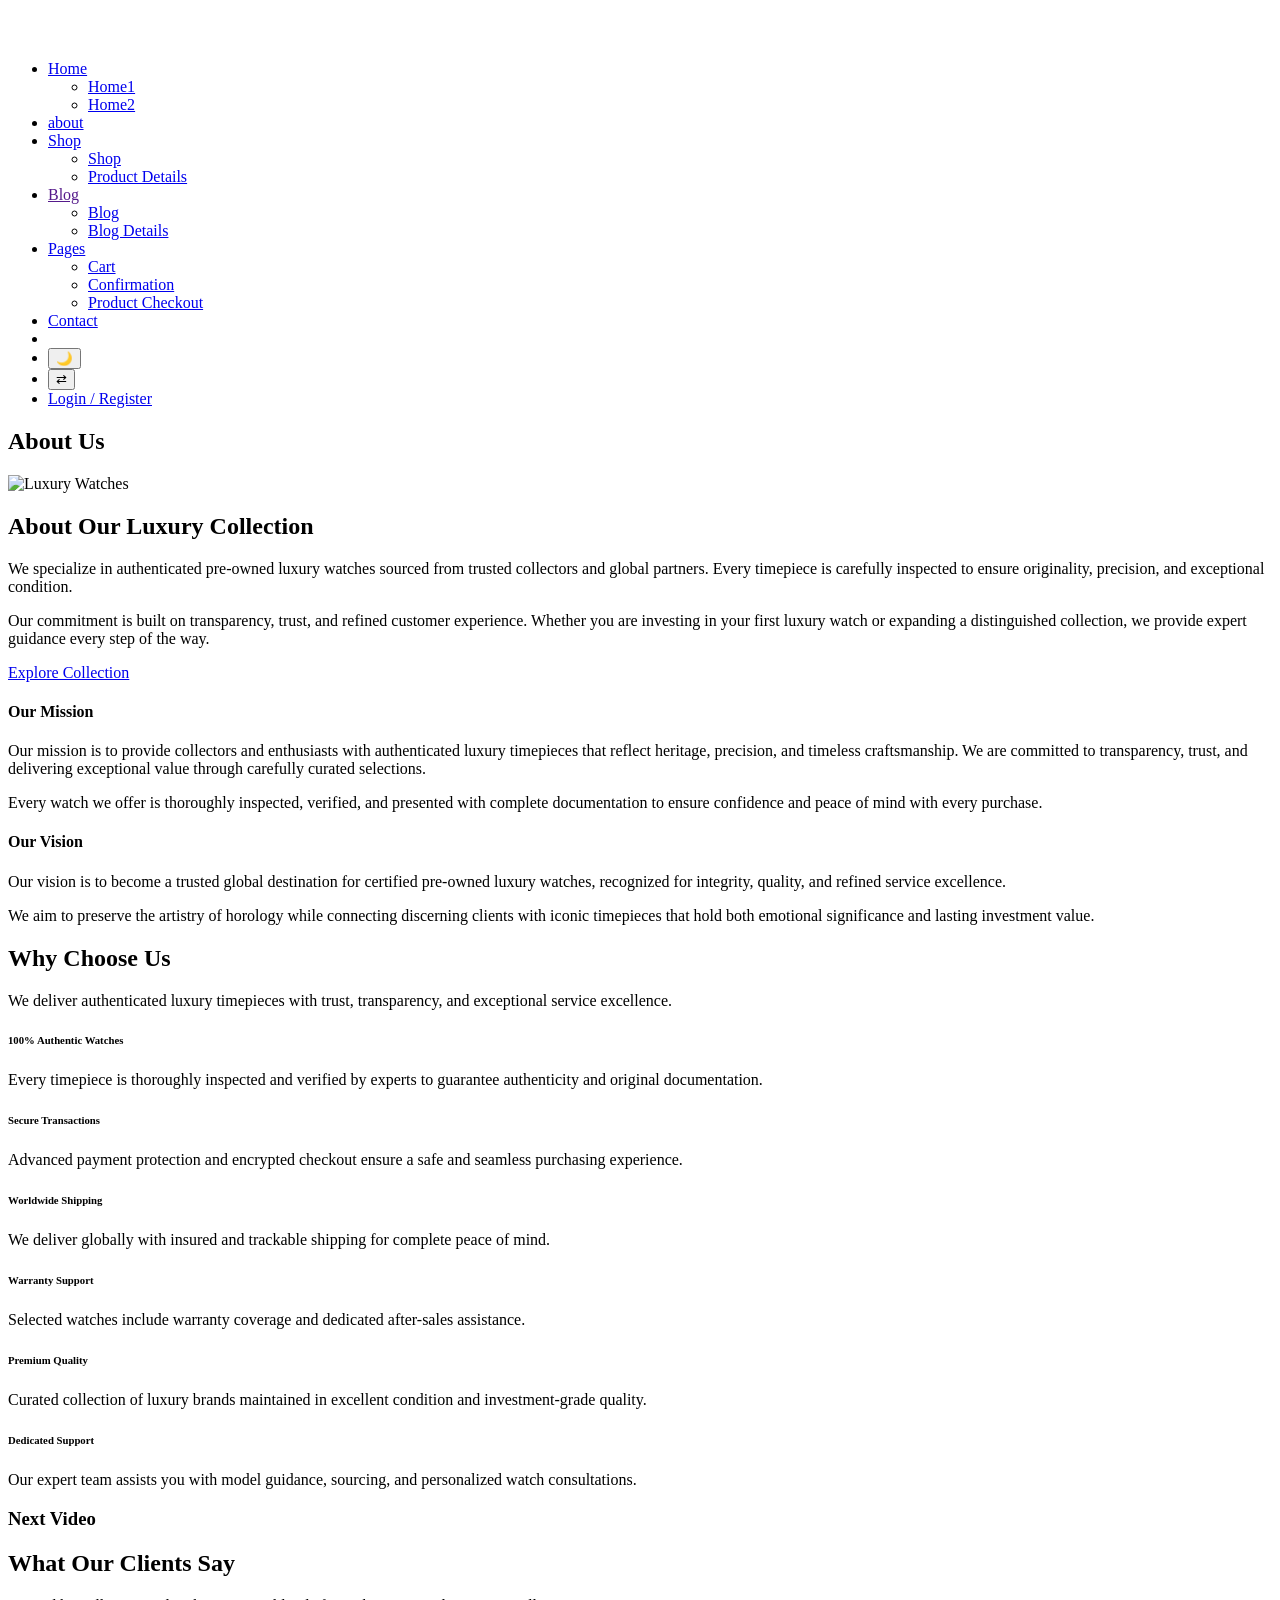
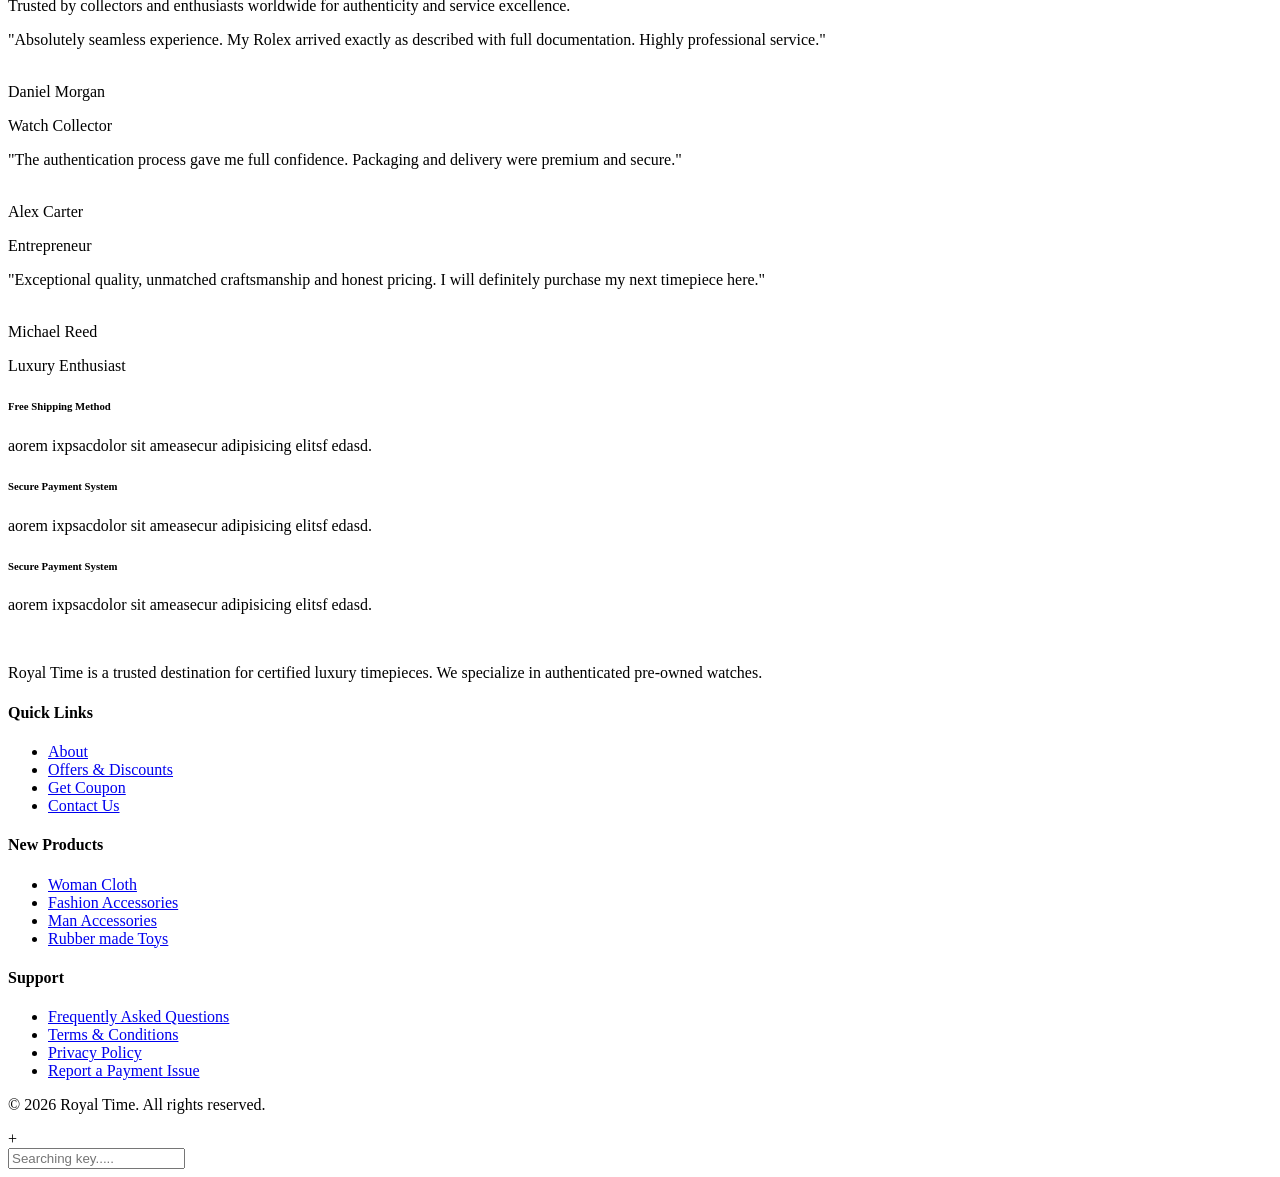
==== about.html @ 17428464 "Add files via upload" ====
<!doctype html>
<html class="no-js" lang="zxx">
<head>
    <meta charset="utf-8">
    <meta http-equiv="x-ua-compatible" content="ie=edge">
    <title>Royal Time</title>
    <meta name="description" content="">
    <meta name="viewport" content="width=device-width, initial-scale=1">
    <link rel="manifest" href="site.webmanifest">
    <link rel="shortcut icon" type="image/x-icon" href="assets/img/favicon.ico">

    <!-- CSS here -->
        <link rel="stylesheet" href="assets/css/bootstrap.min.css">
        <link rel="stylesheet" href="assets/css/owl.carousel.min.css">
        <link rel="stylesheet" href="assets/css/flaticon.css">
        <link rel="stylesheet" href="assets/css/slicknav.css">
        <link rel="stylesheet" href="assets/css/animate.min.css">
        <link rel="stylesheet" href="assets/css/magnific-popup.css">
        <link rel="stylesheet" href="assets/css/fontawesome-all.min.css">
        <link rel="stylesheet" href="assets/css/themify-icons.css">
        <link rel="stylesheet" href="assets/css/slick.css">
        <link rel="stylesheet" href="assets/css/nice-select.css">
        <link rel="stylesheet" href="assets/css/style.css">
</head>

<body>
    <!--? Preloader Start -->
    <div id="preloader-active">
        <div class="preloader d-flex align-items-center justify-content-center">
            <div class="preloader-inner position-relative">
                <div class="preloader-circle"></div>
                <div class="preloader-img pere-text">
                    <a href="index.html"><img src="assets/img/logo/royaltime-logo.png" alt=""></a>
                </div>
            </div>
        </div>
    </div>
    <!-- Preloader Start -->
   <header>
        <!-- Header Start -->
        <div class="header-area">
            <div class="main-header header-sticky">
                <div class="container-fluid">
                    <div class="menu-wrapper">
                        <!-- Logo -->
                        <div class="logo">
                            <a href="index.html"><img src="assets/img/logo/royaltime-logo.png" alt=""></a>
                        </div>
                        <!-- Main-menu -->
                        <div class="main-menu d-none d-xl-block">
                            <nav>                                                
                                <ul id="navigation">  
                                    <li class="dropdown"><a href="#">Home</a>
                                        <ul class="submenu">
                                            <li><a href="index.html">Home1</a></li>
                                            <li><a href="home2.html">Home2</a></li>
                                        </ul>
                                    </li>
                                    <li><a href="about.html" class="active">about</a></li>
                                    <li class="hot dropdown"><a href="#" class="maintag">Shop</a>
                                        <ul class="submenu">
                                            <li><a href="shop.html">Shop</a></li>
                                            <li><a href="product_details.html"> Product Details</a></li>
                                        </ul>
                                    </li>
                                    <li class="dropdown"><a href="" class="maintag">Blog</a>
                                        <ul class="submenu">
                                            <li><a href="blog.html">Blog</a></li>
                                            <li><a href="blog-details.html">Blog Details</a></li>
                                        </ul>
                                    </li>
                                    <li class="dropdown"><a href="#" class="maintag">Pages</a>
                                        <ul class="submenu">
                                            <li><a href="cart.html">Cart</a></li>
                                            <li><a href="confirmation.html">Confirmation</a></li>
                                            <li><a href="checkout.html">Product Checkout</a></li>
                                        </ul>
                                    </li>
                                    <li><a href="contact.html">Contact</a></li>
                                    
  <li> <a href="cart.html"><span class="flaticon-shopping-cart"></span></a></li>
  <li><button id="theme-toggle" class="theme-btn" aria-label="Toggle theme">🌙</button></li>
   <li><button id="rtl-toggle" class="rtl-btn" aria-label="Toggle RTL">⇄</button></li>
    <li class="loginbtn"><a href="login.html" class="btn btn-primary py-2 px-4 ml-3  d-lg-block">
      Login / Register
    </a></li>
               </ul>
               

                            </nav>
                        </div>
                        <!-- Header Right -->
                        
                    </div>
                    <!-- Mobile Menu -->
                    <div class="col-12">
                        <div class="mobile_menu d-block d-xl-none"></div>
                    </div>
                </div>
            </div>
        </div>
        <!-- Header End -->
    </header>
    <main>
        <!-- Hero Area Start-->
        <div class="slider-area ">
            <div class="single-slider slider-height2 d-flex align-items-center">
                <div class="container">
                    <div class="row">
                        <div class="col-xl-12">
                            <div class="hero-cap text-center">
                                <h2>About Us</h2>
                            </div>
                        </div>
                    </div>
                </div>
            </div>
        </div>
        <!-- Hero Area End-->
        <!--? About Area Start -->
<div class="about-area">
    <div class="container">
        <div class="row align-items-center">
            
            <!-- Left Image -->
            <div class="col-lg-6 col-md-12">
                <div class="about-img mb-30">
                    <img src="assets/img/gallery/about.jpg" alt="Luxury Watches" class="img-fluid">
                </div>
            </div>

            <!-- Right Content -->
            <div class="col-lg-6 col-md-12">
                <div class="about-caption mb-30">
                    <div class="section-tittle mb-30">
                        <h2>About Our Luxury Collection</h2>
                    </div>
                    <p>
                        We specialize in authenticated pre-owned luxury watches 
                        sourced from trusted collectors and global partners. 
                        Every timepiece is carefully inspected to ensure 
                        originality, precision, and exceptional condition.
                    </p>
                    <p>
                        Our commitment is built on transparency, trust, and 
                        refined customer experience. Whether you are investing 
                        in your first luxury watch or expanding a distinguished 
                        collection, we provide expert guidance every step of the way.
                    </p>

                    <a href="shop.html" class="btn">Explore Collection</a>
                </div>
            </div>

        </div>
    </div>
</div>
<!-- About Area End -->
        <!-- About Details Start -->
        <div class="about-details">
    <div class="container">
        <div class="row">
            <div class="offset-xl-1 col-lg-8">
                
                <div class="about-details-cap mb-50">
                    <h4>Our Mission</h4>
                    <p>
                        Our mission is to provide collectors and enthusiasts with 
                        authenticated luxury timepieces that reflect heritage, precision, 
                        and timeless craftsmanship. We are committed to transparency, 
                        trust, and delivering exceptional value through carefully 
                        curated selections.
                    </p>
                    <p>
                        Every watch we offer is thoroughly inspected, verified, and 
                        presented with complete documentation to ensure confidence 
                        and peace of mind with every purchase.
                    </p>
                </div>

                <div class="about-details-cap mb-50">
                    <h4>Our Vision</h4>
                    <p>
                        Our vision is to become a trusted global destination for 
                        certified pre-owned luxury watches, recognized for integrity, 
                        quality, and refined service excellence.
                    </p>
                    <p>
                        We aim to preserve the artistry of horology while connecting 
                        discerning clients with iconic timepieces that hold both 
                        emotional significance and lasting investment value.
                    </p>
                </div>

            </div>
        </div>
    </div>
</div>
        <!-- About Details End -->
        <!--? Why Choose Us Start -->
<div class="why-choose-area">
    <div class="container">
        
        <!-- Section Title -->
        <div class="row justify-content-center">
            <div class="col-lg-8">
                <div class="section-tittle text-center mb-70">
                    <h2>Why Choose Us</h2>
                    <p>We deliver authenticated luxury timepieces with trust, transparency, and exceptional service excellence.</p>
                </div>
            </div>
        </div>

        <div class="row">

            <!-- 1 -->
            <div class="col-xl-4 col-lg-4 col-md-6">
                <div class="single-method text-center mb-40">
                    <i class="ti-check-box" style="font-size:40px;"></i>
                    <h6 class="mt-3">100% Authentic Watches</h6>
                    <p>Every timepiece is thoroughly inspected and verified by experts to guarantee authenticity and original documentation.</p>
                </div>
            </div>

            <!-- 2 -->
            <div class="col-xl-4 col-lg-4 col-md-6">
                <div class="single-method text-center mb-40">
                    <i class="ti-shield" style="font-size:40px;"></i>
                    <h6 class="mt-3">Secure Transactions</h6>
                    <p>Advanced payment protection and encrypted checkout ensure a safe and seamless purchasing experience.</p>
                </div>
            </div>

            <!-- 3 -->
            <div class="col-xl-4 col-lg-4 col-md-6">
                <div class="single-method text-center mb-40">
                    <i class="ti-world" style="font-size:40px;"></i>
                    <h6 class="mt-3">Worldwide Shipping</h6>
                    <p>We deliver globally with insured and trackable shipping for complete peace of mind.</p>
                </div>
            </div>

            <!-- 4 -->
            <div class="col-xl-4 col-lg-4 col-md-6">
                <div class="single-method text-center mb-40">
                    <i class="ti-time" style="font-size:40px;"></i>
                    <h6 class="mt-3">Warranty Support</h6>
                    <p>Selected watches include warranty coverage and dedicated after-sales assistance.</p>
                </div>
            </div>

            <!-- 5 -->
            <div class="col-xl-4 col-lg-4 col-md-6">
                <div class="single-method text-center mb-40">
                    <i class="ti-medall" style="font-size:40px;"></i>
                    <h6 class="mt-3">Premium Quality</h6>
                    <p>Curated collection of luxury brands maintained in excellent condition and investment-grade quality.</p>
                </div>
            </div>

            <!-- 6 -->
            <div class="col-xl-4 col-lg-4 col-md-6">
                <div class="single-method text-center mb-40">
                    <i class="ti-headphone-alt" style="font-size:40px;"></i>
                    <h6 class="mt-3">Dedicated Support</h6>
                    <p>Our expert team assists you with model guidance, sourcing, and personalized watch consultations.</p>
                </div>
            </div>

        </div>
    </div>
</div>
<!-- Why Choose Us End -->
        <!--? Video Area Start -->
        <div class="video-area mb-100">
            <div class="container-fluid">
                <div class="row align-items-center">
                    <div class="col-lg-12">
                    <div class="video-wrap">
                        <div class="play-btn "><a class="popup-video" href="https://www.youtube.com/watch?v=KMc6DyEJp04"><i class="fas fa-play"></i></a></div>
                    </div>
                    </div>
                </div>
                <!-- Arrow -->
                <div class="thumb-content-box">
                    <div class="thumb-content">
                        <h3>Next Video</h3>
                        <a href="#"> <i class="flaticon-arrow"></i></a>
                    </div>
                </div>
            </div>
        </div>
        <!-- Video Area End -->
        <!--? Testimonial Area Start -->
<div class="testimonial-area">
    <div class="container">

        <!-- Section Title -->
        <div class="row justify-content-center">
            <div class="col-lg-8">
                <div class="section-tittle text-center mb-70">
                    <h2>What Our Clients Say</h2>
                    <p>Trusted by collectors and enthusiasts worldwide for authenticity and service excellence.</p>
                </div>
            </div>
        </div>

        <div class="row">

            <!-- 1 -->
            <div class="col-xl-4 col-lg-4 col-md-6">
                <div class="single-testimonial text-center mb-40">
                    <div class="testimonial-caption">
                        <p>
                            "Absolutely seamless experience. My Rolex arrived 
                            exactly as described with full documentation. 
                            Highly professional service."
                        </p>
                    </div>
                    <div class="testimonial-founder">
                        <div class="founder-img mb-20">
                            <img src="assets/img/gallery/gallery3.jpg" alt="" class="rounded-circle" width="80">
                        </div>
                        <div class="founder-text">
                            <span>Daniel Morgan</span>
                            <p>Watch Collector</p>
                        </div>
                    </div>
                </div>
            </div>

            <!-- 2 -->
            <div class="col-xl-4 col-lg-4 col-md-6">
                <div class="single-testimonial text-center mb-40">
                    <div class="testimonial-caption">
                        <p>
                            "The authentication process gave me full confidence. 
                            Packaging and delivery were premium and secure."
                        </p>
                    </div>
                    <div class="testimonial-founder">
                        <div class="founder-img mb-20">
                            <img src="assets/img/gallery/gallery1.jpg" alt="" class="rounded-circle" width="80">
                        </div>
                        <div class="founder-text">
                            <span>Alex Carter</span>
                            <p>Entrepreneur</p>
                        </div>
                    </div>
                </div>
            </div>

            <!-- 3 -->
            <div class="col-xl-4 col-lg-4 col-md-6">
                <div class="single-testimonial text-center mb-40">
                    <div class="testimonial-caption">
                        <p>
                            "Exceptional quality, unmatched craftsmanship and honest pricing. I will definitely purchase my next timepiece here."
                        </p>
                    </div>
                    <div class="testimonial-founder">
                        <div class="founder-img mb-20">
                            <img src="assets/img/gallery/gallery2.jpg" alt="" class="rounded-circle" width="80">
                        </div>
                        <div class="founder-text">
                            <span>Michael Reed</span>
                            <p>Luxury Enthusiast</p>
                        </div>
                    </div>
                </div>
            </div>

        </div>
    </div>
</div>
<!-- Testimonial Area End -->
        <!--? Shop Method Start-->
        <div class="shop-method-area">
            <div class="container-fluid">
                <div class="method-wrapper">
                    <div class="row d-flex justify-content-between">
                        <div class="col-xl-4 col-lg-4 col-md-6">
                            <div class="single-method mb-40">
                                <i class="ti-package"></i>
                                <h6>Free Shipping Method</h6>
                                <p>aorem ixpsacdolor sit ameasecur adipisicing elitsf edasd.</p>
                            </div>
                        </div>
                        <div class="col-xl-4 col-lg-4 col-md-6">
                            <div class="single-method mb-40">
                                <i class="ti-unlock"></i>
                                <h6>Secure Payment System</h6>
                                <p>aorem ixpsacdolor sit ameasecur adipisicing elitsf edasd.</p>
                            </div>
                        </div> 
                        <div class="col-xl-4 col-lg-4 col-md-6">
                            <div class="single-method mb-40">
                                <i class="ti-reload"></i>
                                <h6>Secure Payment System</h6>
                                <p>aorem ixpsacdolor sit ameasecur adipisicing elitsf edasd.</p>
                            </div>
                        </div>
                    </div>
                </div>
            </div>
        </div>
        <!-- Shop Method End-->
    </main>
    <footer>
        <!-- Footer Start-->
        <div class="footer-area footer-padding">
            <div class="container">
                <div class="row d-flex justify-content-between">
                    <div class="col-xl-3 col-lg-3 col-md-5 col-sm-6">
                        <div class="single-footer-caption mb-50">
                            <div class="single-footer-caption mb-30">
                                <!-- logo -->
                                <div class="footer-logo">
                                    <a href="index.html"><img src="assets/img/logo/royaltime-logo.png" alt=""></a>
                                </div>
                                <div class="footer-tittle">
                                    <div class="footer-pera">
                                        <p> Royal Time is a trusted destination for certified luxury timepieces. 
            We specialize in authenticated pre-owned watches.</p>
                                </div>
                                </div>
                            </div>
                        </div>
                    </div>
                    <div class="col-xl-2 col-lg-3 col-md-3 col-sm-5">
                        <div class="single-footer-caption mb-50">
                            <div class="footer-tittle">
                                <h4>Quick Links</h4>
                                <ul>
                                    <li><a href="#">About</a></li>
                                    <li><a href="#"> Offers & Discounts</a></li>
                                    <li><a href="#"> Get Coupon</a></li>
                                    <li><a href="#">  Contact Us</a></li>
                                </ul>
                            </div>
                        </div>
                    </div>
                    <div class="col-xl-3 col-lg-3 col-md-4 col-sm-7">
                        <div class="single-footer-caption mb-50">
                            <div class="footer-tittle">
                                <h4>New Products</h4>
                                <ul>
                                    <li><a href="#">Woman Cloth</a></li>
                                    <li><a href="#">Fashion Accessories</a></li>
                                    <li><a href="#"> Man Accessories</a></li>
                                    <li><a href="#"> Rubber made Toys</a></li>
                                </ul>
                            </div>
                        </div>
                    </div>
                    <div class="col-xl-3 col-lg-3 col-md-5 col-sm-7">
                        <div class="single-footer-caption mb-50">
                            <div class="footer-tittle">
                                <h4>Support</h4>
                                <ul>
                                    <li><a href="#">Frequently Asked Questions</a></li>
                                    <li><a href="#">Terms & Conditions</a></li>
                                    <li><a href="#">Privacy Policy</a></li>
                                    <li><a href="#">Report a Payment Issue</a></li>
                                </ul>
                            </div>
                        </div>
                    </div>
                </div>
                <!-- Footer bottom -->
                <div class="row align-items-center">
                    <div class="col-xl-7 col-lg-8 col-md-7">
                        <div class="footer-copy-right">
                           <p>
        © <script>document.write(new Date().getFullYear());</script> 
        Royal Time. All rights reserved.
    </p>               
                        </div>
                    </div>
                    <div class="col-xl-5 col-lg-4 col-md-5">
                        <div class="footer-copy-right f-right">
                            <!-- social -->
                            <div class="footer-social">
                                <a href="#"><i class="fab fa-twitter"></i></a>
                                <a href="https://www.facebook.com/sai4ull"><i class="fab fa-facebook-f"></i></a>
                                <a href="#"><i class="fab fa-behance"></i></a>
                                <a href="#"><i class="fas fa-globe"></i></a>
                            </div>
                        </div>
                    </div>
                </div>
            </div>
        </div>
        <!-- Footer End-->
    </footer>
    <!--? Search model Begin -->
    <div class="search-model-box">
        <div class="h-100 d-flex align-items-center justify-content-center">
            <div class="search-close-btn">+</div>
            <form class="search-model-form">
                <input type="text" id="search-input" placeholder="Searching key.....">
            </form>
        </div>
    </div>
    <!-- Search model end -->

    <!-- JS here -->

    <script src="./assets/js/vendor/modernizr-3.5.0.min.js"></script>
    <!-- Jquery, Popper, Bootstrap -->
    <script src="./assets/js/vendor/jquery-1.12.4.min.js"></script>
    <script src="./assets/js/popper.min.js"></script>
    <script src="./assets/js/bootstrap.min.js"></script>
    <!-- Jquery Mobile Menu -->
    <script src="./assets/js/jquery.slicknav.min.js"></script>

    <!-- Jquery Slick , Owl-Carousel Plugins -->
    <script src="./assets/js/owl.carousel.min.js"></script>
    <script src="./assets/js/slick.min.js"></script>

    <!-- One Page, Animated-HeadLin -->
    <script src="./assets/js/wow.min.js"></script>
    <script src="./assets/js/animated.headline.js"></script>
    <script src="./assets/js/jquery.magnific-popup.js"></script>

    <!-- Scrollup, nice-select, sticky -->
    <script src="./assets/js/jquery.scrollUp.min.js"></script>
    <script src="./assets/js/jquery.nice-select.min.js"></script>
    <script src="./assets/js/jquery.sticky.js"></script>
    
    <!-- contact js -->
    <script src="./assets/js/contact.js"></script>
    <script src="./assets/js/jquery.form.js"></script>
    <script src="./assets/js/jquery.validate.min.js"></script>
    <script src="./assets/js/mail-script.js"></script>
    <script src="./assets/js/jquery.ajaxchimp.min.js"></script>
    
    <!-- Jquery Plugins, main Jquery -->	
    <script src="./assets/js/plugins.js"></script>
    <script src="./assets/js/main.js"></script>

</body>
</html>
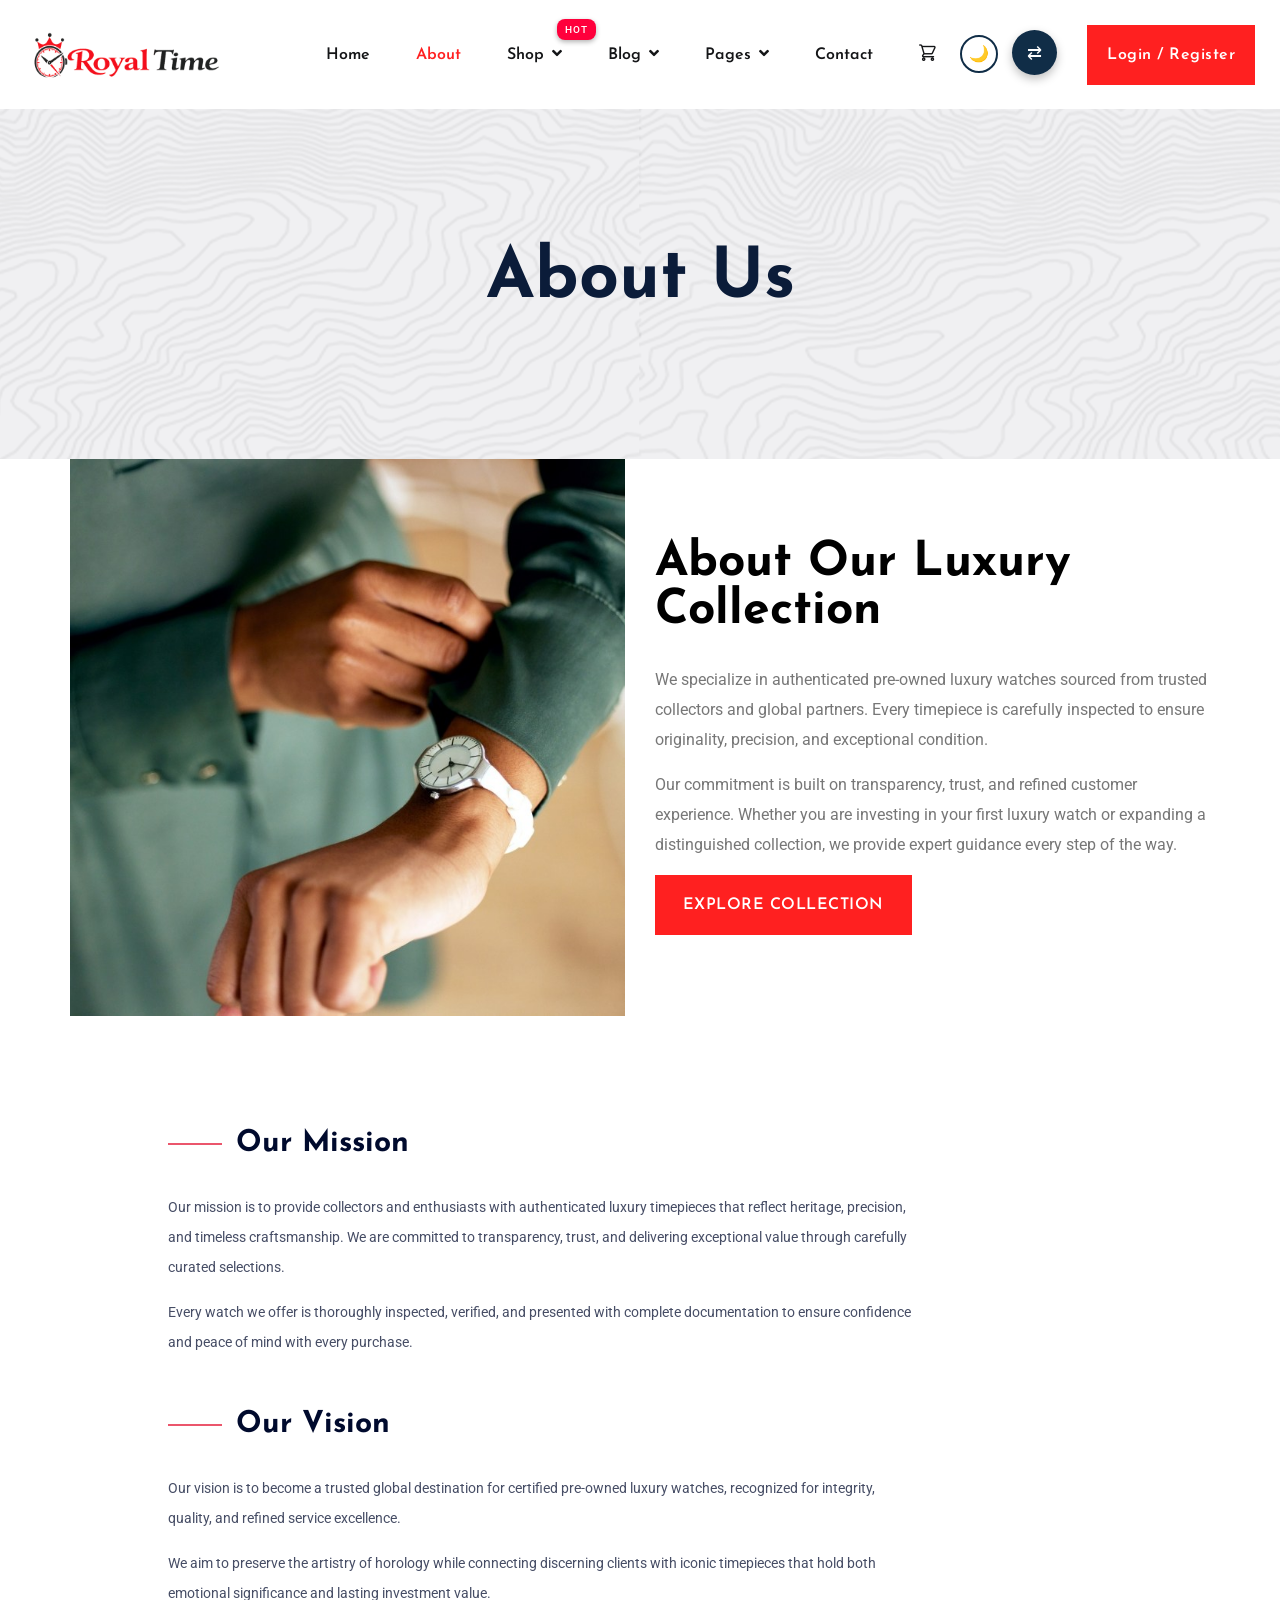
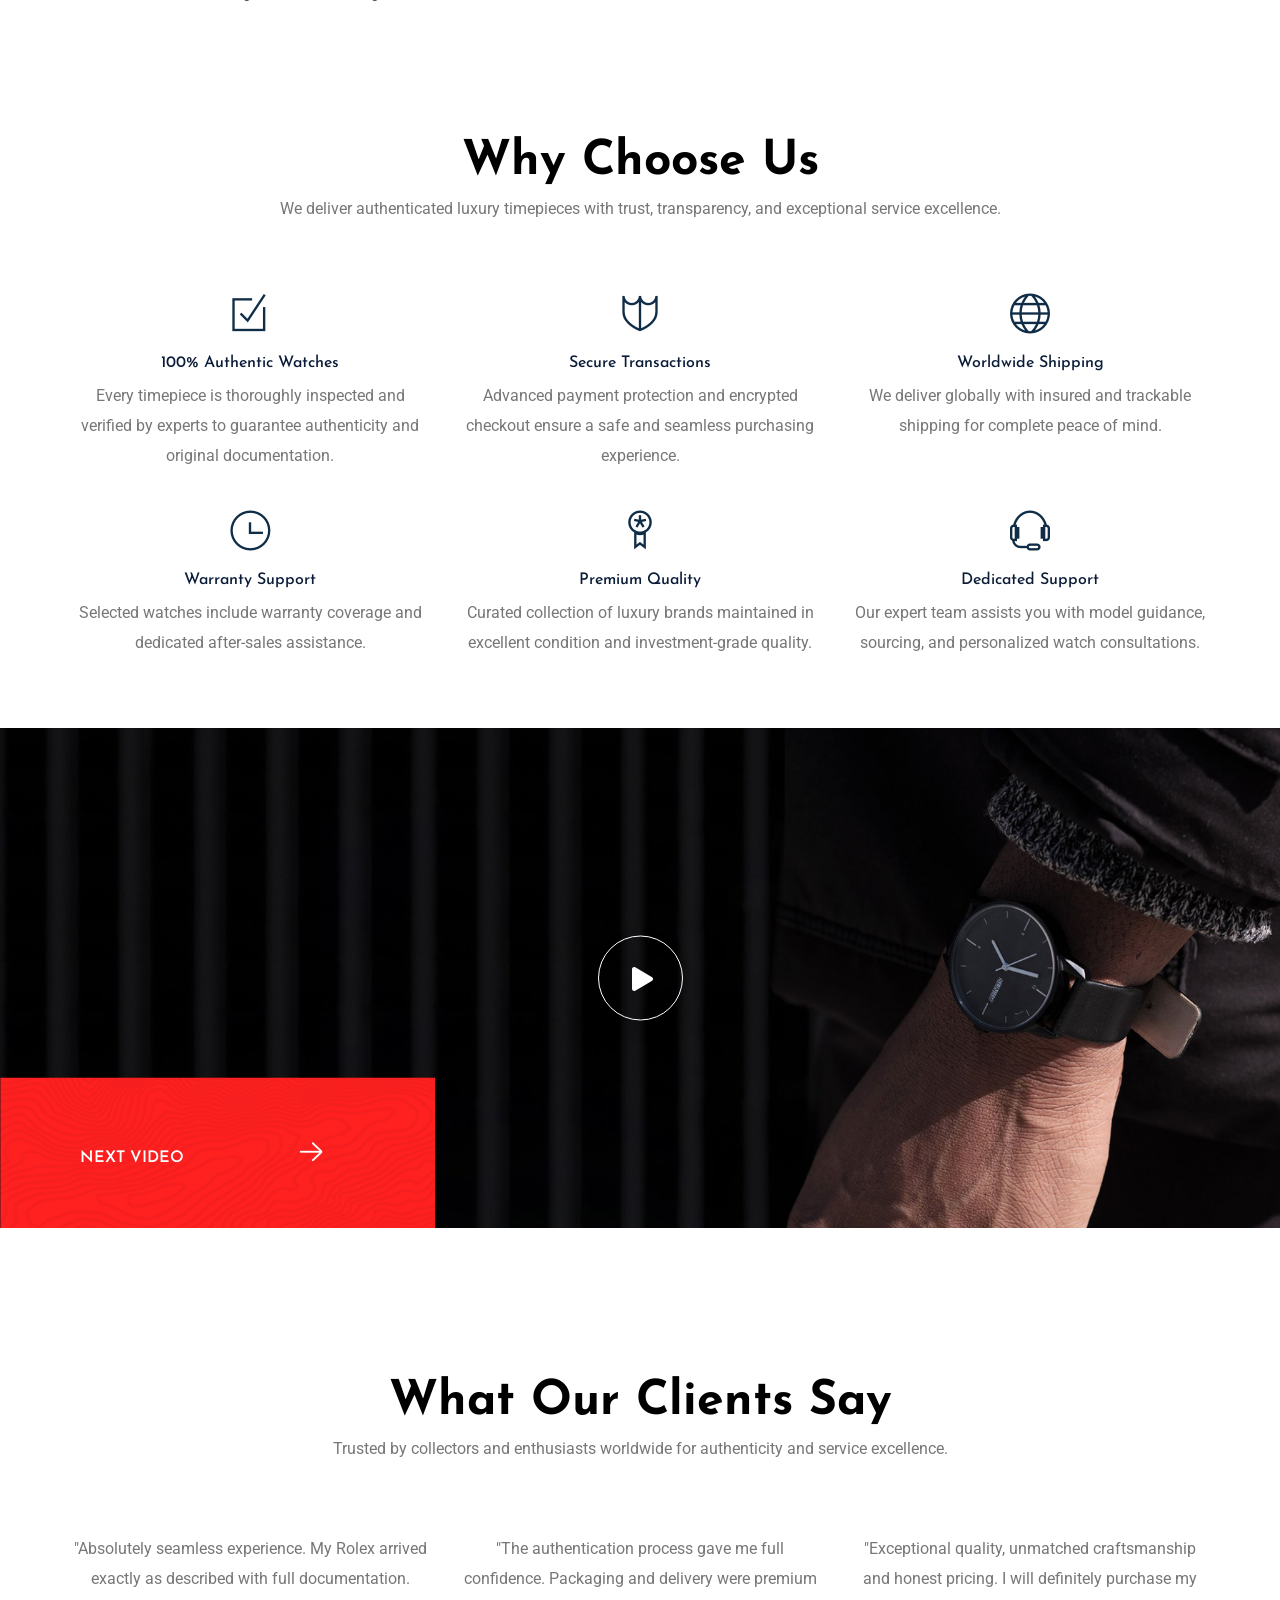
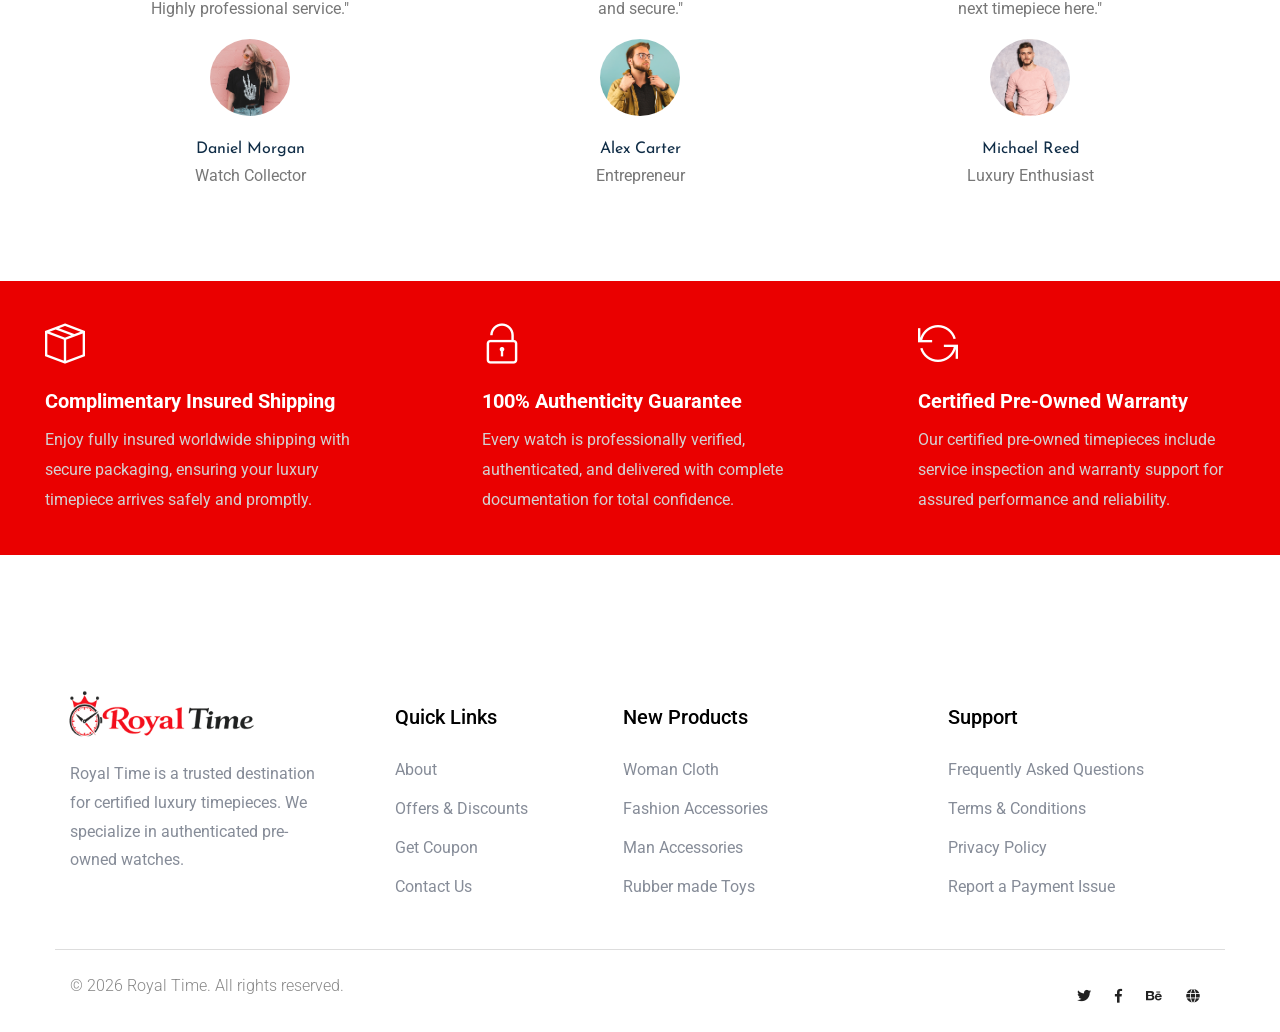
==== commit 2ef1d07c: "Update about.html" ====
--- a/about.html
+++ b/about.html
@@ -379,28 +379,39 @@
             <div class="container-fluid">
                 <div class="method-wrapper">
                     <div class="row d-flex justify-content-between">
-                        <div class="col-xl-4 col-lg-4 col-md-6">
-                            <div class="single-method mb-40">
-                                <i class="ti-package"></i>
-                                <h6>Free Shipping Method</h6>
-                                <p>aorem ixpsacdolor sit ameasecur adipisicing elitsf edasd.</p>
-                            </div>
-                        </div>
-                        <div class="col-xl-4 col-lg-4 col-md-6">
-                            <div class="single-method mb-40">
-                                <i class="ti-unlock"></i>
-                                <h6>Secure Payment System</h6>
-                                <p>aorem ixpsacdolor sit ameasecur adipisicing elitsf edasd.</p>
-                            </div>
-                        </div> 
-                        <div class="col-xl-4 col-lg-4 col-md-6">
-                            <div class="single-method mb-40">
-                                <i class="ti-reload"></i>
-                                <h6>Secure Payment System</h6>
-                                <p>aorem ixpsacdolor sit ameasecur adipisicing elitsf edasd.</p>
-                            </div>
-                        </div>
-                    </div>
+    <div class="col-xl-4 col-lg-4 col-md-6">
+        <div class="single-method mb-40">
+            <i class="ti-package"></i>
+            <h6>Complimentary Insured Shipping</h6>
+            <p>
+                Enjoy fully insured worldwide shipping with secure packaging, 
+                ensuring your luxury timepiece arrives safely and promptly.
+            </p>
+        </div>
+    </div>
+
+    <div class="col-xl-4 col-lg-4 col-md-6">
+        <div class="single-method mb-40">
+            <i class="ti-unlock"></i>
+            <h6>100% Authenticity Guarantee</h6>
+            <p>
+                Every watch is professionally verified, authenticated, and 
+                delivered with complete documentation for total confidence.
+            </p>
+        </div>
+    </div> 
+
+    <div class="col-xl-4 col-lg-4 col-md-6">
+        <div class="single-method mb-40">
+            <i class="ti-reload"></i>
+            <h6>Certified Pre-Owned Warranty</h6>
+            <p>
+                Our certified pre-owned timepieces include service inspection 
+                and warranty support for assured performance and reliability.
+            </p>
+        </div>
+    </div>
+</div>
                 </div>
             </div>
         </div>
@@ -540,4 +551,4 @@
     <script src="./assets/js/main.js"></script>
 
 </body>
-</html>+</html>
--- a/assets/css/flaticon.css
+++ b/assets/css/flaticon.css
@@ -0,0 +1,35 @@
+	/*
+  	Flaticon icon font: Flaticon
+  	Creation date: 19/04/2020 06:48
+  	*/
+
+@font-face {
+  font-family: "Flaticon";
+  src: url("../fonts/Flaticon.eot");
+  src: url("../fonts/Flaticon.eot?#iefix") format("embedded-opentype"),
+       url("../fonts/Flaticon.woff2") format("woff2"),
+       url("../fonts/Flaticon.woff") format("woff"),
+       url("../fonts/Flaticon.ttf") format("truetype"),
+       url("../fonts/Flaticon.svg#Flaticon") format("svg");
+  font-weight: normal;
+  font-style: normal;
+}
+
+@media screen and (-webkit-min-device-pixel-ratio:0) {
+  @font-face {
+    font-family: "Flaticon";
+    src: url("../fonts/Flaticon.svg#Flaticon") format("svg");
+  }
+}
+
+[class^="flaticon-"]:before, [class*=" flaticon-"]:before,
+[class^="flaticon-"]:after, [class*=" flaticon-"]:after {   
+  font-family: Flaticon;
+font-style: normal;
+}
+
+.flaticon-search:before { content: "\f100"; }
+.flaticon-shopping-cart:before { content: "\f101"; }
+.flaticon-user:before { content: "\f102"; }
+.flaticon-heart:before { content: "\f103"; }
+.flaticon-arrow:before { content: "\f104"; }
--- a/assets/css/themify-icons.css
+++ b/assets/css/themify-icons.css
@@ -0,0 +1,1083 @@
+@font-face {
+	font-family: 'themify';
+	src:url('../fonts/themify.eot?-fvbane');
+
+
+	src:url('../fonts/themify.eot?#iefix-fvbane') format('embedded-opentype'),
+		url('../fonts/themify.woff?-fvbane') format('woff'),
+		url('../fonts/themify.ttf?-fvbane') format('truetype'),
+		url('../fonts/themify.svg?-fvbane#themify') format('svg');
+	font-weight: normal;
+	font-style: normal;
+}
+
+[class^="ti-"], [class*=" ti-"] {
+	font-family: 'themify';
+	speak: none;
+	font-style: normal;
+	font-weight: normal;
+	font-variant: normal;
+	text-transform: none;
+	line-height: 1;
+
+	/* Better Font Rendering =========== */
+	-webkit-font-smoothing: antialiased;
+	-moz-osx-font-smoothing: grayscale;
+}
+
+.ti-wand:before {
+	content: "\e600";
+}
+.ti-volume:before {
+	content: "\e601";
+}
+.ti-user:before {
+	content: "\e602";
+}
+.ti-unlock:before {
+	content: "\e603";
+}
+.ti-unlink:before {
+	content: "\e604";
+}
+.ti-trash:before {
+	content: "\e605";
+}
+.ti-thought:before {
+	content: "\e606";
+}
+.ti-target:before {
+	content: "\e607";
+}
+.ti-tag:before {
+	content: "\e608";
+}
+.ti-tablet:before {
+	content: "\e609";
+}
+.ti-star:before {
+	content: "\e60a";
+}
+.ti-spray:before {
+	content: "\e60b";
+}
+.ti-signal:before {
+	content: "\e60c";
+}
+.ti-shopping-cart:before {
+	content: "\e60d";
+}
+.ti-shopping-cart-full:before {
+	content: "\e60e";
+}
+.ti-settings:before {
+	content: "\e60f";
+}
+.ti-search:before {
+	content: "\e610";
+}
+.ti-zoom-in:before {
+	content: "\e611";
+}
+.ti-zoom-out:before {
+	content: "\e612";
+}
+.ti-cut:before {
+	content: "\e613";
+}
+.ti-ruler:before {
+	content: "\e614";
+}
+.ti-ruler-pencil:before {
+	content: "\e615";
+}
+.ti-ruler-alt:before {
+	content: "\e616";
+}
+.ti-bookmark:before {
+	content: "\e617";
+}
+.ti-bookmark-alt:before {
+	content: "\e618";
+}
+.ti-reload:before {
+	content: "\e619";
+}
+.ti-plus:before {
+	content: "\e61a";
+}
+.ti-pin:before {
+	content: "\e61b";
+}
+.ti-pencil:before {
+	content: "\e61c";
+}
+.ti-pencil-alt:before {
+	content: "\e61d";
+}
+.ti-paint-roller:before {
+	content: "\e61e";
+}
+.ti-paint-bucket:before {
+	content: "\e61f";
+}
+.ti-na:before {
+	content: "\e620";
+}
+.ti-mobile:before {
+	content: "\e621";
+}
+.ti-minus:before {
+	content: "\e622";
+}
+.ti-medall:before {
+	content: "\e623";
+}
+.ti-medall-alt:before {
+	content: "\e624";
+}
+.ti-marker:before {
+	content: "\e625";
+}
+.ti-marker-alt:before {
+	content: "\e626";
+}
+.ti-arrow-up:before {
+	content: "\e627";
+}
+.ti-arrow-right:before {
+	content: "\e628";
+}
+.ti-arrow-left:before {
+	content: "\e629";
+}
+.ti-arrow-down:before {
+	content: "\e62a";
+}
+.ti-lock:before {
+	content: "\e62b";
+}
+.ti-location-arrow:before {
+	content: "\e62c";
+}
+.ti-link:before {
+	content: "\e62d";
+}
+.ti-layout:before {
+	content: "\e62e";
+}
+.ti-layers:before {
+	content: "\e62f";
+}
+.ti-layers-alt:before {
+	content: "\e630";
+}
+.ti-key:before {
+	content: "\e631";
+}
+.ti-import:before {
+	content: "\e632";
+}
+.ti-image:before {
+	content: "\e633";
+}
+.ti-heart:before {
+	content: "\e634";
+}
+.ti-heart-broken:before {
+	content: "\e635";
+}
+.ti-hand-stop:before {
+	content: "\e636";
+}
+.ti-hand-open:before {
+	content: "\e637";
+}
+.ti-hand-drag:before {
+	content: "\e638";
+}
+.ti-folder:before {
+	content: "\e639";
+}
+.ti-flag:before {
+	content: "\e63a";
+}
+.ti-flag-alt:before {
+	content: "\e63b";
+}
+.ti-flag-alt-2:before {
+	content: "\e63c";
+}
+.ti-eye:before {
+	content: "\e63d";
+}
+.ti-export:before {
+	content: "\e63e";
+}
+.ti-exchange-vertical:before {
+	content: "\e63f";
+}
+.ti-desktop:before {
+	content: "\e640";
+}
+.ti-cup:before {
+	content: "\e641";
+}
+.ti-crown:before {
+	content: "\e642";
+}
+.ti-comments:before {
+	content: "\e643";
+}
+.ti-comment:before {
+	content: "\e644";
+}
+.ti-comment-alt:before {
+	content: "\e645";
+}
+.ti-close:before {
+	content: "\e646";
+}
+.ti-clip:before {
+	content: "\e647";
+}
+.ti-angle-up:before {
+	content: "\e648";
+}
+.ti-angle-right:before {
+	content: "\e649";
+}
+.ti-angle-left:before {
+	content: "\e64a";
+}
+.ti-angle-down:before {
+	content: "\e64b";
+}
+.ti-check:before {
+	content: "\e64c";
+}
+.ti-check-box:before {
+	content: "\e64d";
+}
+.ti-camera:before {
+	content: "\e64e";
+}
+.ti-announcement:before {
+	content: "\e64f";
+}
+.ti-brush:before {
+	content: "\e650";
+}
+.ti-briefcase:before {
+	content: "\e651";
+}
+.ti-bolt:before {
+	content: "\e652";
+}
+.ti-bolt-alt:before {
+	content: "\e653";
+}
+.ti-blackboard:before {
+	content: "\e654";
+}
+.ti-bag:before {
+	content: "\e655";
+}
+.ti-move:before {
+	content: "\e656";
+}
+.ti-arrows-vertical:before {
+	content: "\e657";
+}
+.ti-arrows-horizontal:before {
+	content: "\e658";
+}
+.ti-fullscreen:before {
+	content: "\e659";
+}
+.ti-arrow-top-right:before {
+	content: "\e65a";
+}
+.ti-arrow-top-left:before {
+	content: "\e65b";
+}
+.ti-arrow-circle-up:before {
+	content: "\e65c";
+}
+.ti-arrow-circle-right:before {
+	content: "\e65d";
+}
+.ti-arrow-circle-left:before {
+	content: "\e65e";
+}
+.ti-arrow-circle-down:before {
+	content: "\e65f";
+}
+.ti-angle-double-up:before {
+	content: "\e660";
+}
+.ti-angle-double-right:before {
+	content: "\e661";
+}
+.ti-angle-double-left:before {
+	content: "\e662";
+}
+.ti-angle-double-down:before {
+	content: "\e663";
+}
+.ti-zip:before {
+	content: "\e664";
+}
+.ti-world:before {
+	content: "\e665";
+}
+.ti-wheelchair:before {
+	content: "\e666";
+}
+.ti-view-list:before {
+	content: "\e667";
+}
+.ti-view-list-alt:before {
+	content: "\e668";
+}
+.ti-view-grid:before {
+	content: "\e669";
+}
+.ti-uppercase:before {
+	content: "\e66a";
+}
+.ti-upload:before {
+	content: "\e66b";
+}
+.ti-underline:before {
+	content: "\e66c";
+}
+.ti-truck:before {
+	content: "\e66d";
+}
+.ti-timer:before {
+	content: "\e66e";
+}
+.ti-ticket:before {
+	content: "\e66f";
+}
+.ti-thumb-up:before {
+	content: "\e670";
+}
+.ti-thumb-down:before {
+	content: "\e671";
+}
+.ti-text:before {
+	content: "\e672";
+}
+.ti-stats-up:before {
+	content: "\e673";
+}
+.ti-stats-down:before {
+	content: "\e674";
+}
+.ti-split-v:before {
+	content: "\e675";
+}
+.ti-split-h:before {
+	content: "\e676";
+}
+.ti-smallcap:before {
+	content: "\e677";
+}
+.ti-shine:before {
+	content: "\e678";
+}
+.ti-shift-right:before {
+	content: "\e679";
+}
+.ti-shift-left:before {
+	content: "\e67a";
+}
+.ti-shield:before {
+	content: "\e67b";
+}
+.ti-notepad:before {
+	content: "\e67c";
+}
+.ti-server:before {
+	content: "\e67d";
+}
+.ti-quote-right:before {
+	content: "\e67e";
+}
+.ti-quote-left:before {
+	content: "\e67f";
+}
+.ti-pulse:before {
+	content: "\e680";
+}
+.ti-printer:before {
+	content: "\e681";
+}
+.ti-power-off:before {
+	content: "\e682";
+}
+.ti-plug:before {
+	content: "\e683";
+}
+.ti-pie-chart:before {
+	content: "\e684";
+}
+.ti-paragraph:before {
+	content: "\e685";
+}
+.ti-panel:before {
+	content: "\e686";
+}
+.ti-package:before {
+	content: "\e687";
+}
+.ti-music:before {
+	content: "\e688";
+}
+.ti-music-alt:before {
+	content: "\e689";
+}
+.ti-mouse:before {
+	content: "\e68a";
+}
+.ti-mouse-alt:before {
+	content: "\e68b";
+}
+.ti-money:before {
+	content: "\e68c";
+}
+.ti-microphone:before {
+	content: "\e68d";
+}
+.ti-menu:before {
+	content: "\e68e";
+}
+.ti-menu-alt:before {
+	content: "\e68f";
+}
+.ti-map:before {
+	content: "\e690";
+}
+.ti-map-alt:before {
+	content: "\e691";
+}
+.ti-loop:before {
+	content: "\e692";
+}
+.ti-location-pin:before {
+	content: "\e693";
+}
+.ti-list:before {
+	content: "\e694";
+}
+.ti-light-bulb:before {
+	content: "\e695";
+}
+.ti-Italic:before {
+	content: "\e696";
+}
+.ti-info:before {
+	content: "\e697";
+}
+.ti-infinite:before {
+	content: "\e698";
+}
+.ti-id-badge:before {
+	content: "\e699";
+}
+.ti-hummer:before {
+	content: "\e69a";
+}
+.ti-home:before {
+	content: "\e69b";
+}
+.ti-help:before {
+	content: "\e69c";
+}
+.ti-headphone:before {
+	content: "\e69d";
+}
+.ti-harddrives:before {
+	content: "\e69e";
+}
+.ti-harddrive:before {
+	content: "\e69f";
+}
+.ti-gift:before {
+	content: "\e6a0";
+}
+.ti-game:before {
+	content: "\e6a1";
+}
+.ti-filter:before {
+	content: "\e6a2";
+}
+.ti-files:before {
+	content: "\e6a3";
+}
+.ti-file:before {
+	content: "\e6a4";
+}
+.ti-eraser:before {
+	content: "\e6a5";
+}
+.ti-envelope:before {
+	content: "\e6a6";
+}
+.ti-download:before {
+	content: "\e6a7";
+}
+.ti-direction:before {
+	content: "\e6a8";
+}
+.ti-direction-alt:before {
+	content: "\e6a9";
+}
+.ti-dashboard:before {
+	content: "\e6aa";
+}
+.ti-control-stop:before {
+	content: "\e6ab";
+}
+.ti-control-shuffle:before {
+	content: "\e6ac";
+}
+.ti-control-play:before {
+	content: "\e6ad";
+}
+.ti-control-pause:before {
+	content: "\e6ae";
+}
+.ti-control-forward:before {
+	content: "\e6af";
+}
+.ti-control-backward:before {
+	content: "\e6b0";
+}
+.ti-cloud:before {
+	content: "\e6b1";
+}
+.ti-cloud-up:before {
+	content: "\e6b2";
+}
+.ti-cloud-down:before {
+	content: "\e6b3";
+}
+.ti-clipboard:before {
+	content: "\e6b4";
+}
+.ti-car:before {
+	content: "\e6b5";
+}
+.ti-calendar:before {
+	content: "\e6b6";
+}
+.ti-book:before {
+	content: "\e6b7";
+}
+.ti-bell:before {
+	content: "\e6b8";
+}
+.ti-basketball:before {
+	content: "\e6b9";
+}
+.ti-bar-chart:before {
+	content: "\e6ba";
+}
+.ti-bar-chart-alt:before {
+	content: "\e6bb";
+}
+.ti-back-right:before {
+	content: "\e6bc";
+}
+.ti-back-left:before {
+	content: "\e6bd";
+}
+.ti-arrows-corner:before {
+	content: "\e6be";
+}
+.ti-archive:before {
+	content: "\e6bf";
+}
+.ti-anchor:before {
+	content: "\e6c0";
+}
+.ti-align-right:before {
+	content: "\e6c1";
+}
+.ti-align-left:before {
+	content: "\e6c2";
+}
+.ti-align-justify:before {
+	content: "\e6c3";
+}
+.ti-align-center:before {
+	content: "\e6c4";
+}
+.ti-alert:before {
+	content: "\e6c5";
+}
+.ti-alarm-clock:before {
+	content: "\e6c6";
+}
+.ti-agenda:before {
+	content: "\e6c7";
+}
+.ti-write:before {
+	content: "\e6c8";
+}
+.ti-window:before {
+	content: "\e6c9";
+}
+.ti-widgetized:before {
+	content: "\e6ca";
+}
+.ti-widget:before {
+	content: "\e6cb";
+}
+.ti-widget-alt:before {
+	content: "\e6cc";
+}
+.ti-wallet:before {
+	content: "\e6cd";
+}
+.ti-video-clapper:before {
+	content: "\e6ce";
+}
+.ti-video-camera:before {
+	content: "\e6cf";
+}
+.ti-vector:before {
+	content: "\e6d0";
+}
+.ti-themify-logo:before {
+	content: "\e6d1";
+}
+.ti-themify-favicon:before {
+	content: "\e6d2";
+}
+.ti-themify-favicon-alt:before {
+	content: "\e6d3";
+}
+.ti-support:before {
+	content: "\e6d4";
+}
+.ti-stamp:before {
+	content: "\e6d5";
+}
+.ti-split-v-alt:before {
+	content: "\e6d6";
+}
+.ti-slice:before {
+	content: "\e6d7";
+}
+.ti-shortcode:before {
+	content: "\e6d8";
+}
+.ti-shift-right-alt:before {
+	content: "\e6d9";
+}
+.ti-shift-left-alt:before {
+	content: "\e6da";
+}
+.ti-ruler-alt-2:before {
+	content: "\e6db";
+}
+.ti-receipt:before {
+	content: "\e6dc";
+}
+.ti-pin2:before {
+	content: "\e6dd";
+}
+.ti-pin-alt:before {
+	content: "\e6de";
+}
+.ti-pencil-alt2:before {
+	content: "\e6df";
+}
+.ti-palette:before {
+	content: "\e6e0";
+}
+.ti-more:before {
+	content: "\e6e1";
+}
+.ti-more-alt:before {
+	content: "\e6e2";
+}
+.ti-microphone-alt:before {
+	content: "\e6e3";
+}
+.ti-magnet:before {
+	content: "\e6e4";
+}
+.ti-line-double:before {
+	content: "\e6e5";
+}
+.ti-line-dotted:before {
+	content: "\e6e6";
+}
+.ti-line-dashed:before {
+	content: "\e6e7";
+}
+.ti-layout-width-full:before {
+	content: "\e6e8";
+}
+.ti-layout-width-default:before {
+	content: "\e6e9";
+}
+.ti-layout-width-default-alt:before {
+	content: "\e6ea";
+}
+.ti-layout-tab:before {
+	content: "\e6eb";
+}
+.ti-layout-tab-window:before {
+	content: "\e6ec";
+}
+.ti-layout-tab-v:before {
+	content: "\e6ed";
+}
+.ti-layout-tab-min:before {
+	content: "\e6ee";
+}
+.ti-layout-slider:before {
+	content: "\e6ef";
+}
+.ti-layout-slider-alt:before {
+	content: "\e6f0";
+}
+.ti-layout-sidebar-right:before {
+	content: "\e6f1";
+}
+.ti-layout-sidebar-none:before {
+	content: "\e6f2";
+}
+.ti-layout-sidebar-left:before {
+	content: "\e6f3";
+}
+.ti-layout-placeholder:before {
+	content: "\e6f4";
+}
+.ti-layout-menu:before {
+	content: "\e6f5";
+}
+.ti-layout-menu-v:before {
+	content: "\e6f6";
+}
+.ti-layout-menu-separated:before {
+	content: "\e6f7";
+}
+.ti-layout-menu-full:before {
+	content: "\e6f8";
+}
+.ti-layout-media-right-alt:before {
+	content: "\e6f9";
+}
+.ti-layout-media-right:before {
+	content: "\e6fa";
+}
+.ti-layout-media-overlay:before {
+	content: "\e6fb";
+}
+.ti-layout-media-overlay-alt:before {
+	content: "\e6fc";
+}
+.ti-layout-media-overlay-alt-2:before {
+	content: "\e6fd";
+}
+.ti-layout-media-left-alt:before {
+	content: "\e6fe";
+}
+.ti-layout-media-left:before {
+	content: "\e6ff";
+}
+.ti-layout-media-center-alt:before {
+	content: "\e700";
+}
+.ti-layout-media-center:before {
+	content: "\e701";
+}
+.ti-layout-list-thumb:before {
+	content: "\e702";
+}
+.ti-layout-list-thumb-alt:before {
+	content: "\e703";
+}
+.ti-layout-list-post:before {
+	content: "\e704";
+}
+.ti-layout-list-large-image:before {
+	content: "\e705";
+}
+.ti-layout-line-solid:before {
+	content: "\e706";
+}
+.ti-layout-grid4:before {
+	content: "\e707";
+}
+.ti-layout-grid3:before {
+	content: "\e708";
+}
+.ti-layout-grid2:before {
+	content: "\e709";
+}
+.ti-layout-grid2-thumb:before {
+	content: "\e70a";
+}
+.ti-layout-cta-right:before {
+	content: "\e70b";
+}
+.ti-layout-cta-left:before {
+	content: "\e70c";
+}
+.ti-layout-cta-center:before {
+	content: "\e70d";
+}
+.ti-layout-cta-btn-right:before {
+	content: "\e70e";
+}
+.ti-layout-cta-btn-left:before {
+	content: "\e70f";
+}
+.ti-layout-column4:before {
+	content: "\e710";
+}
+.ti-layout-column3:before {
+	content: "\e711";
+}
+.ti-layout-column2:before {
+	content: "\e712";
+}
+.ti-layout-accordion-separated:before {
+	content: "\e713";
+}
+.ti-layout-accordion-merged:before {
+	content: "\e714";
+}
+.ti-layout-accordion-list:before {
+	content: "\e715";
+}
+.ti-ink-pen:before {
+	content: "\e716";
+}
+.ti-info-alt:before {
+	content: "\e717";
+}
+.ti-help-alt:before {
+	content: "\e718";
+}
+.ti-headphone-alt:before {
+	content: "\e719";
+}
+.ti-hand-point-up:before {
+	content: "\e71a";
+}
+.ti-hand-point-right:before {
+	content: "\e71b";
+}
+.ti-hand-point-left:before {
+	content: "\e71c";
+}
+.ti-hand-point-down:before {
+	content: "\e71d";
+}
+.ti-gallery:before {
+	content: "\e71e";
+}
+.ti-face-smile:before {
+	content: "\e71f";
+}
+.ti-face-sad:before {
+	content: "\e720";
+}
+.ti-credit-card:before {
+	content: "\e721";
+}
+.ti-control-skip-forward:before {
+	content: "\e722";
+}
+.ti-control-skip-backward:before {
+	content: "\e723";
+}
+.ti-control-record:before {
+	content: "\e724";
+}
+.ti-control-eject:before {
+	content: "\e725";
+}
+.ti-comments-smiley:before {
+	content: "\e726";
+}
+.ti-brush-alt:before {
+	content: "\e727";
+}
+.ti-youtube:before {
+	content: "\e728";
+}
+.ti-vimeo:before {
+	content: "\e729";
+}
+.ti-twitter:before {
+	content: "\e72a";
+}
+.ti-time:before {
+	content: "\e72b";
+}
+.ti-tumblr:before {
+	content: "\e72c";
+}
+.ti-skype:before {
+	content: "\e72d";
+}
+.ti-share:before {
+	content: "\e72e";
+}
+.ti-share-alt:before {
+	content: "\e72f";
+}
+.ti-rocket:before {
+	content: "\e730";
+}
+.ti-pinterest:before {
+	content: "\e731";
+}
+.ti-new-window:before {
+	content: "\e732";
+}
+.ti-microsoft:before {
+	content: "\e733";
+}
+.ti-list-ol:before {
+	content: "\e734";
+}
+.ti-linkedin:before {
+	content: "\e735";
+}
+.ti-layout-sidebar-2:before {
+	content: "\e736";
+}
+.ti-layout-grid4-alt:before {
+	content: "\e737";
+}
+.ti-layout-grid3-alt:before {
+	content: "\e738";
+}
+.ti-layout-grid2-alt:before {
+	content: "\e739";
+}
+.ti-layout-column4-alt:before {
+	content: "\e73a";
+}
+.ti-layout-column3-alt:before {
+	content: "\e73b";
+}
+.ti-layout-column2-alt:before {
+	content: "\e73c";
+}
+.ti-instagram:before {
+	content: "\e73d";
+}
+.ti-google:before {
+	content: "\e73e";
+}
+.ti-github:before {
+	content: "\e73f";
+}
+.ti-flickr:before {
+	content: "\e740";
+}
+.ti-facebook:before {
+	content: "\e741";
+}
+.ti-dropbox:before {
+	content: "\e742";
+}
+.ti-dribbble:before {
+	content: "\e743";
+}
+.ti-apple:before {
+	content: "\e744";
+}
+.ti-android:before {
+	content: "\e745";
+}
+.ti-save:before {
+	content: "\e746";
+}
+.ti-save-alt:before {
+	content: "\e747";
+}
+.ti-yahoo:before {
+	content: "\e748";
+}
+.ti-wordpress:before {
+	content: "\e749";
+}
+.ti-vimeo-alt:before {
+	content: "\e74a";
+}
+.ti-twitter-alt:before {
+	content: "\e74b";
+}
+.ti-tumblr-alt:before {
+	content: "\e74c";
+}
+.ti-trello:before {
+	content: "\e74d";
+}
+.ti-stack-overflow:before {
+	content: "\e74e";
+}
+.ti-soundcloud:before {
+	content: "\e74f";
+}
+.ti-sharethis:before {
+	content: "\e750";
+}
+.ti-sharethis-alt:before {
+	content: "\e751";
+}
+.ti-reddit:before {
+	content: "\e752";
+}
+.ti-pinterest-alt:before {
+	content: "\e753";
+}
+.ti-microsoft-alt:before {
+	content: "\e754";
+}
+.ti-linux:before {
+	content: "\e755";
+}
+.ti-jsfiddle:before {
+	content: "\e756";
+}
+.ti-joomla:before {
+	content: "\e757";
+}
+.ti-html5:before {
+	content: "\e758";
+}
+.ti-flickr-alt:before {
+	content: "\e759";
+}
+.ti-email:before {
+	content: "\e75a";
+}
+.ti-drupal:before {
+	content: "\e75b";
+}
+.ti-dropbox-alt:before {
+	content: "\e75c";
+}
+.ti-css3:before {
+	content: "\e75d";
+}
+.ti-rss:before {
+	content: "\e75e";
+}
+.ti-rss-alt:before {
+	content: "\e75f";
+}
--- a/assets/css/nice-select.css
+++ b/assets/css/nice-select.css
@@ -0,0 +1,138 @@
+.nice-select {
+  -webkit-tap-highlight-color: transparent;
+  background-color: #fff;
+  border-radius: 5px;
+  border: solid 1px #e8e8e8;
+  box-sizing: border-box;
+  clear: both;
+  cursor: pointer;
+  display: block;
+  float: left;
+  font-family: inherit;
+  font-size: 14px;
+  font-weight: normal;
+  height: 42px;
+  line-height: 40px;
+  outline: none;
+  padding-left: 18px;
+  padding-right: 30px;
+  position: relative;
+  text-align: left !important;
+  -webkit-transition: all 0.2s ease-in-out;
+  transition: all 0.2s ease-in-out;
+  -webkit-user-select: none;
+     -moz-user-select: none;
+      -ms-user-select: none;
+          user-select: none;
+  white-space: nowrap;
+  width: auto; }
+  .nice-select:hover {
+    border-color: #dbdbdb; }
+  .nice-select:active, .nice-select.open, .nice-select:focus {
+    border-color: #999; }
+  .nice-select:after {
+    border-bottom: 2px solid #999;
+    border-right: 2px solid #999;
+    content: '';
+    display: block;
+    height: 5px;
+    margin-top: -4px;
+    pointer-events: none;
+    position: absolute;
+    right: 12px;
+    top: 50%;
+    -webkit-transform-origin: 66% 66%;
+        -ms-transform-origin: 66% 66%;
+            transform-origin: 66% 66%;
+    -webkit-transform: rotate(45deg);
+        -ms-transform: rotate(45deg);
+            transform: rotate(45deg);
+    -webkit-transition: all 0.15s ease-in-out;
+    transition: all 0.15s ease-in-out;
+    width: 5px; }
+  .nice-select.open:after {
+    -webkit-transform: rotate(-135deg);
+        -ms-transform: rotate(-135deg);
+            transform: rotate(-135deg); }
+  .nice-select.open .list {
+    opacity: 1;
+    pointer-events: auto;
+    -webkit-transform: scale(1) translateY(0);
+        -ms-transform: scale(1) translateY(0);
+            transform: scale(1) translateY(0); }
+  .nice-select.disabled {
+    border-color: #ededed;
+    color: #999;
+    pointer-events: none; }
+    .nice-select.disabled:after {
+      border-color: #cccccc; }
+  .nice-select.wide {
+    width: 100%; }
+    .nice-select.wide .list {
+      left: 0 !important;
+      right: 0 !important; }
+  .nice-select.right {
+    float: right; }
+    .nice-select.right .list {
+      left: auto;
+      right: 0; }
+  .nice-select.small {
+    font-size: 12px;
+    height: 36px;
+    line-height: 34px; }
+    .nice-select.small:after {
+      height: 4px;
+      width: 4px; }
+    .nice-select.small .option {
+      line-height: 34px;
+      min-height: 34px; }
+  .nice-select .list {
+    background-color: #fff;
+    border-radius: 5px;
+    box-shadow: 0 0 0 1px rgba(68, 68, 68, 0.11);
+    box-sizing: border-box;
+    margin-top: 4px;
+    opacity: 0;
+    overflow: hidden;
+    padding: 0;
+    pointer-events: none;
+    position: absolute;
+    top: 100%;
+    left: 0;
+    -webkit-transform-origin: 50% 0;
+        -ms-transform-origin: 50% 0;
+            transform-origin: 50% 0;
+    -webkit-transform: scale(0.75) translateY(-21px);
+        -ms-transform: scale(0.75) translateY(-21px);
+            transform: scale(0.75) translateY(-21px);
+    -webkit-transition: all 0.2s cubic-bezier(0.5, 0, 0, 1.25), opacity 0.15s ease-out;
+    transition: all 0.2s cubic-bezier(0.5, 0, 0, 1.25), opacity 0.15s ease-out;
+    z-index: 9; }
+    .nice-select .list:hover .option:not(:hover) {
+      background-color: transparent !important; }
+  .nice-select .option {
+    cursor: pointer;
+    font-weight: 400;
+    line-height: 40px;
+    list-style: none;
+    min-height: 40px;
+    outline: none;
+    padding-left: 18px;
+    padding-right: 29px;
+    text-align: left;
+    -webkit-transition: all 0.2s;
+    transition: all 0.2s; }
+    .nice-select .option:hover, .nice-select .option.focus, .nice-select .option.selected.focus {
+      background-color: #f6f6f6; }
+    .nice-select .option.selected {
+      font-weight: bold; }
+    .nice-select .option.disabled {
+      background-color: transparent;
+      color: #999;
+      cursor: default; }
+
+.no-csspointerevents .nice-select .list {
+  display: none; }
+
+.no-csspointerevents .nice-select.open .list {
+  display: block; }
--- a/assets/css/style.css
+++ b/assets/css/style.css
@@ -0,0 +1,940 @@
+@import url("https://fonts.googleapis.com/css?family=Josefin+Sans:200,300,400,500,600,700|Roboto:100,300,400,500,700&display=swap");.white-bg{background:#ffffff}.gray-bg{background:#f5f5f5}.gray-bg{background:#f7f7fd}.white-bg{background:#fff}.black-bg{background:#16161a}.theme-bg{background:#ff2020}.brand-bg{background:#f1f4fa}.testimonial-bg{background:#f9fafc}.white-color{color:#fff}.black-color{color:#16161a}.theme-color{color:#ff2020}.boxed-btn{background:#fff;color:#fff !important;display:inline-block;padding:18px 44px;font-family:"Josefin Sans",sans-serif;font-size:14px;font-weight:400;border:0;border:1px solid #ff2020;letter-spacing:3px;text-align:center;text-transform:uppercase;cursor:pointer}.boxed-btn:hover{background:#ff2020;color:#000 !important;border:1px solid #ff2020}.boxed-btn:focus{outline:none}.boxed-btn.large-width{width:220px}[data-overlay]{position:relative;background-size:cover;background-repeat:no-repeat;background-position:center center}[data-overlay]::before{position:absolute;left:0;top:0;right:0;bottom:0;content:""}[data-opacity="1"]::before{opacity:0.1}[data-opacity="2"]::before{opacity:0.2}[data-opacity="3"]::before{opacity:0.3}[data-opacity="4"]::before{opacity:0.4}[data-opacity="5"]::before{opacity:0.5}[data-opacity="6"]::before{opacity:0.6}[data-opacity="7"]::before{opacity:0.7}[data-opacity="8"]::before{opacity:0.8}[data-opacity="9"]::before{opacity:0.9}body{font-family:"Roboto",sans-serif;font-weight:normal;font-style:normal}h1,h2,h3,h4,h5,h6{font-family:"Josefin Sans",sans-serif;color:#0b1c39;margin-top:0px;font-style:normal;font-weight:500;text-transform:normal}p{font-family:"Roboto",sans-serif;color:#777;font-size:16px;line-height:30px;margin-bottom:15px;font-weight:normal}span{font-family:"Josefin Sans",sans-serif}.bg-img-1{background-image:url(../img/slider/slider-img-1.jpg)}.bg-img-2{background-image:url(../img/background-img/bg-img-2.jpg)}.cta-bg-1{background-image:url(../img/background-img/bg-img-3.jpg)}.img{max-width:100%;-webkit-transition:all .3s ease-out 0s;-moz-transition:all .3s ease-out 0s;-ms-transition:all .3s ease-out 0s;-o-transition:all .3s ease-out 0s;transition:all .3s ease-out 0s}.f-left{float:left}.f-right{float:right}.fix{overflow:hidden}.clear{clear:both}a,.button{-webkit-transition:all .3s ease-out 0s;-moz-transition:all .3s ease-out 0s;-ms-transition:all .3s ease-out 0s;-o-transition:all .3s ease-out 0s;transition:all .3s ease-out 0s}a:focus,.button:focus{text-decoration:none;outline:none}ul{list-style:none;margin:0;padding:0}a{color:#635c5c}a:hover{color:#fff}a:focus,a:hover,.portfolio-cat a:hover,.footer -menu li a:hover{text-decoration:none}a,button{color:#fff;outline:medium none}button:focus,input:focus,input:focus,textarea,textarea:focus{outline:0}.uppercase{text-transform:uppercase}input:focus::-moz-placeholder{opacity:0;-webkit-transition:.4s;-o-transition:.4s;transition:.4s}.capitalize{text-transform:capitalize}.theme-overlay{position:relative}.theme-overlay::before{background:#1696e7 none repeat scroll 0 0;content:"";height:100%;left:0;opacity:0.6;position:absolute;top:0;width:100%}.overlay{position:relative;z-index:0}.overlay::before{position:absolute;content:"";top:0;left:0;width:100%;height:100%;z-index:-1}.overlay2{position:relative;z-index:0}.overlay2::before{position:absolute;content:"";background-color:#2E2200;top:0;left:0;width:100%;height:100%;z-index:-1;opacity:0.5}.section-padding{padding-top:120px;padding-bottom:120px}.separator{border-top:1px solid #f2f2f2}.mb-90{margin-bottom:90px}@media (max-width: 767px){.mb-90{margin-bottom:30px}}@media (min-width: 768px) and (max-width: 991px){.mb-90{margin-bottom:45px}}.owl-carousel .owl-nav div{background:rgba(255,255,255,0.8) none repeat scroll 0 0;height:40px;left:20px;line-height:40px;font-size:22px;color:#646464;opacity:1;visibility:visible;position:absolute;text-align:center;top:50%;transform:translateY(-50%);transition:all 0.3s ease 0s;width:40px}.owl-carousel .owl-nav div.owl-next{left:auto;right:-30px}.owl-carousel .owl-nav div.owl-next i{position:relative;right:0;top:1px}.owl-carousel .owl-nav div.owl-prev i{position:relative;right:1px;top:0px}.owl-carousel:hover .owl-nav div{opacity:1;visibility:visible}.owl-carousel:hover .owl-nav div:hover{color:#fff;background:#ff3500}.btn{background:#ff2020;font-family:"Josefin Sans",sans-serif;text-transform:uppercase;color:#fff;font-size:16px;font-weight:600;letter-spacing:0.03em;padding:30px 28px;border-radius:0px;display:inline-block;line-height:0;cursor:pointer;margin-bottom:0;margin:10px;cursor:pointer;transition:color 0.4s linear;position:relative;z-index:1;-moz-user-select:none;border:0;overflow:hidden;margin:0}.btn::before{content:"";position:absolute;left:0;top:0;width:100%;height:100%;background:#4a4a4b;z-index:1;transition:transform 0.5s;transition-timing-function:ease;transform-origin:0 0;transition-timing-function:cubic-bezier(0.5, 1.6, 0.4, 0.7);transform:scaleX(0);border-radius:0px}.btn:hover::before{transform:scaleX(1);color:#fff !important;z-index:-1}.header-btn{padding:25px 28px !important}@media (min-width: 1200px) and (max-width: 1400px){.header-btn{padding:25px 21px !important}}.btn.focus,.btn:focus{outline:0;box-shadow:none}.hero-btn{padding:25px 29px;background:#4a4a4b}.hero-btn::before{background:#ff2020}.black-btn{background:#000;box-shadow:0px 20px 50px 0px rgba(22,22,22,0.2);transform:translateY(0px);cursor:pointer;display:inline-block;font-size:18px;font-weight:400;letter-spacing:1px;line-height:0;margin-bottom:0;padding:27px 44px;border-radius:25px}.black-btn:hover{box-shadow:0px 20px 50px 0px rgba(12,9,9,0.2);transform:translateY(-3px)}.shop1-btn{box-shadow:0px 20px 50px 0px rgba(37,119,253,0.2)}.border-btn{background:none;-moz-user-select:none;border:2px solid #ff2020;padding:18px 38px;margin:10px;text-transform:capitalize;color:#ff2020;cursor:pointer;display:inline-block;font-size:14px;font-weight:500;letter-spacing:1px;margin-bottom:0;border-radius:5px;position:relative;transition:color 0.4s linear;position:relative;overflow:hidden;margin:0}.border-btn::before{border:2px solid transparent;content:"";position:absolute;left:0;top:0;width:100%;height:100%;background:#ff2020;z-index:-1;transition:transform 0.5s;transition-timing-function:ease;transform-origin:0 0;transition-timing-function:cubic-bezier(0.5, 1.6, 0.4, 0.7);transform:scaleY(0)}.border-btn:hover::before{transform:scaleY(1);order:2px solid transparent}.border-btn.border-btn2{padding:17px 52px}.send-btn{background:#ff2020;color:#fff;font-size:14px;width:100%;height:55px;border:none;border-radius:5px;cursor:pointer;transition:color 0.4s linear;position:relative;overflow:hidden;z-index:1}.send-btn::before{border:2px solid transparent;content:"";position:absolute;left:0;top:0;width:100%;height:100%;background:#e6373d;color:#ff2020;z-index:-1;transition:transform 0.5s;transition-timing-function:ease;transform-origin:0 0;transition-timing-function:cubic-bezier(0.5, 1.6, 0.4, 0.7);transform:scaleX(0)}.send-btn:hover::before{transform:scaleY(1);order:2px solid transparent;color:red}.breadcrumb>.active{color:#888}#scrollUp{background:#ff2020;height:50px;width:50px;right:31px;bottom:18px;color:#fff;font-size:20px;text-align:center;border-radius:50%;line-height:48px;border:2px solid transparent}@media (max-width: 575px){#scrollUp{right:16px}}#scrollUp:hover{color:#fff}.sticky-bar{left:0;margin:auto;position:fixed;top:0;width:100%;-webkit-box-shadow:0 10px 15px rgba(25,25,25,0.1);box-shadow:0 10px 15px rgba(25,25,25,0.1);z-index:9999;-webkit-animation:300ms ease-in-out 0s normal none 1 running fadeInDown;animation:300ms ease-in-out 0s normal none 1 running fadeInDown;-webkit-box-shadow:0 10px 15px rgba(25,25,25,0.1);background:#fff}.mt-5{margin-top:5px}.mt-10{margin-top:10px}.mt-15{margin-top:15px}.mt-20{margin-top:20px}.mt-25{margin-top:25px}.mt-30{margin-top:30px}.mt-35{margin-top:35px}.mt-40{margin-top:40px}.mt-45{margin-top:45px}.mt-50{margin-top:50px}.mt-55{margin-top:55px}.mt-60{margin-top:60px}.mt-65{margin-top:65px}.mt-70{margin-top:70px}.mt-75{margin-top:75px}.mt-80{margin-top:80px}.mt-85{margin-top:85px}.mt-90{margin-top:90px}.mt-95{margin-top:95px}.mt-100{margin-top:100px}.mt-105{margin-top:105px}.mt-110{margin-top:110px}.mt-115{margin-top:115px}.mt-120{margin-top:120px}.mt-125{margin-top:125px}.mt-130{margin-top:130px}.mt-135{margin-top:135px}.mt-140{margin-top:140px}.mt-145{margin-top:145px}.mt-150{margin-top:150px}.mt-155{margin-top:155px}.mt-160{margin-top:160px}.mt-165{margin-top:165px}.mt-170{margin-top:170px}.mt-175{margin-top:175px}.mt-180{margin-top:180px}.mt-185{margin-top:185px}.mt-190{margin-top:190px}.mt-195{margin-top:195px}.mt-200{margin-top:200px}.mb-5{margin-bottom:5px}.mb-10{margin-bottom:10px}.mb-15{margin-bottom:15px}.mb-20{margin-bottom:20px}.mb-25{margin-bottom:25px}.mb-30{margin-bottom:30px}.mb-35{margin-bottom:35px}.mb-40{margin-bottom:40px}.mb-45{margin-bottom:45px}.mb-50{margin-bottom:50px}.mb-55{margin-bottom:55px}.mb-60{margin-bottom:60px}.mb-65{margin-bottom:65px}.mb-70{margin-bottom:70px}.mb-75{margin-bottom:75px}.mb-80{margin-bottom:80px}.mb-85{margin-bottom:85px}.mb-90{margin-bottom:90px}.mb-95{margin-bottom:95px}.mb-100{margin-bottom:100px}.mb-105{margin-bottom:105px}.mb-110{margin-bottom:110px}.mb-115{margin-bottom:115px}.mb-120{margin-bottom:120px}.mb-125{margin-bottom:125px}.mb-130{margin-bottom:130px}.mb-135{margin-bottom:135px}.mb-140{margin-bottom:140px}.mb-145{margin-bottom:145px}.mb-150{margin-bottom:150px}.mb-155{margin-bottom:155px}.mb-160{margin-bottom:160px}.mb-165{margin-bottom:165px}.mb-170{margin-bottom:170px}.mb-175{margin-bottom:175px}.mb-180{margin-bottom:180px}.mb-185{margin-bottom:185px}.mb-190{margin-bottom:190px}.mb-195{margin-bottom:195px}.mb-200{margin-bottom:200px}.ml-5{margin-left:5px}.ml-10{margin-left:10px}.ml-15{margin-left:15px}.ml-20{margin-left:20px}.ml-25{margin-left:25px}.ml-30{margin-left:30px}.ml-35{margin-left:35px}.ml-40{margin-left:40px}.ml-45{margin-left:45px}.ml-50{margin-left:50px}.ml-55{margin-left:55px}.ml-60{margin-left:60px}.ml-65{margin-left:65px}.ml-70{margin-left:70px}.ml-75{margin-left:75px}.ml-80{margin-left:80px}.ml-85{margin-left:85px}.ml-90{margin-left:90px}.ml-95{margin-left:95px}.ml-100{margin-left:100px}.ml-105{margin-left:105px}.ml-110{margin-left:110px}.ml-115{margin-left:115px}.ml-120{margin-left:120px}.ml-125{margin-left:125px}.ml-130{margin-left:130px}.ml-135{margin-left:135px}.ml-140{margin-left:140px}.ml-145{margin-left:145px}.ml-150{margin-left:150px}.ml-155{margin-left:155px}.ml-160{margin-left:160px}.ml-165{margin-left:165px}.ml-170{margin-left:170px}.ml-175{margin-left:175px}.ml-180{margin-left:180px}.ml-185{margin-left:185px}.ml-190{margin-left:190px}.ml-195{margin-left:195px}.ml-200{margin-left:200px}.mr-5{margin-right:5px}.mr-10{margin-right:10px}.mr-15{margin-right:15px}.mr-20{margin-right:20px}.mr-25{margin-right:25px}.mr-30{margin-right:30px}.mr-35{margin-right:35px}.mr-40{margin-right:40px}.mr-45{margin-right:45px}.mr-50{margin-right:50px}.mr-55{margin-right:55px}.mr-60{margin-right:60px}.mr-65{margin-right:65px}.mr-70{margin-right:70px}.mr-75{margin-right:75px}.mr-80{margin-right:80px}.mr-85{margin-right:85px}.mr-90{margin-right:90px}.mr-95{margin-right:95px}.mr-100{margin-right:100px}.mr-105{margin-right:105px}.mr-110{margin-right:110px}.mr-115{margin-right:115px}.mr-120{margin-right:120px}.mr-125{margin-right:125px}.mr-130{margin-right:130px}.mr-135{margin-right:135px}.mr-140{margin-right:140px}.mr-145{margin-right:145px}.mr-150{margin-right:150px}.mr-155{margin-right:155px}.mr-160{margin-right:160px}.mr-165{margin-right:165px}.mr-170{margin-right:170px}.mr-175{margin-right:175px}.mr-180{margin-right:180px}.mr-185{margin-right:185px}.mr-190{margin-right:190px}.mr-195{margin-right:195px}.mr-200{margin-right:200px}.pt-5{padding-top:5px}.pt-10{padding-top:10px}.pt-15{padding-top:15px}.pt-20{padding-top:20px}.pt-25{padding-top:25px}.pt-30{padding-top:30px}.pt-35{padding-top:35px}.pt-40{padding-top:40px}.pt-45{padding-top:45px}.pt-50{padding-top:50px}.pt-55{padding-top:55px}.pt-60{padding-top:60px}.pt-65{padding-top:65px}.pt-70{padding-top:70px}.pt-75{padding-top:75px}.pt-80{padding-top:80px}.pt-85{padding-top:85px}.pt-90{padding-top:90px}.pt-95{padding-top:95px}.pt-100{padding-top:100px}.pt-105{padding-top:105px}.pt-110{padding-top:110px}.pt-115{padding-top:115px}.pt-120{padding-top:120px}.pt-125{padding-top:125px}.pt-130{padding-top:130px}.pt-135{padding-top:135px}.pt-140{padding-top:140px}.pt-145{padding-top:145px}.pt-150{padding-top:150px}.pt-155{padding-top:155px}.pt-160{padding-top:160px}.pt-165{padding-top:165px}.pt-170{padding-top:170px}.pt-175{padding-top:175px}.pt-180{padding-top:180px}.pt-185{padding-top:185px}.pt-190{padding-top:190px}.pt-195{padding-top:195px}.pt-200{padding-top:200px}.pt-260{padding-top:260px}.pb-5{padding-bottom:5px}.pb-10{padding-bottom:10px}.pb-15{padding-bottom:15px}.pb-20{padding-bottom:20px}.pb-25{padding-bottom:25px}.pb-30{padding-bottom:30px}.pb-35{padding-bottom:35px}.pb-40{padding-bottom:40px}.pb-45{padding-bottom:45px}.pb-50{padding-bottom:50px}.pb-55{padding-bottom:55px}.pb-60{padding-bottom:60px}.pb-65{padding-bottom:65px}.pb-70{padding-bottom:70px}.pb-75{padding-bottom:75px}.pb-80{padding-bottom:80px}.pb-85{padding-bottom:85px}.pb-90{padding-bottom:90px}.pb-95{padding-bottom:95px}.pb-100{padding-bottom:100px}.pb-105{padding-bottom:105px}.pb-110{padding-bottom:110px}.pb-115{padding-bottom:115px}.pb-120{padding-bottom:120px}.pb-125{padding-bottom:125px}.pb-130{padding-bottom:130px}.pb-135{padding-bottom:135px}.pb-140{padding-bottom:140px}.pb-145{padding-bottom:145px}.pb-150{padding-bottom:150px}.pb-155{padding-bottom:155px}.pb-160{padding-bottom:160px}.pb-165{padding-bottom:165px}.pb-170{padding-bottom:170px}.pb-175{padding-bottom:175px}.pb-180{padding-bottom:180px}.pb-185{padding-bottom:185px}.pb-190{padding-bottom:190px}.pb-195{padding-bottom:195px}.pb-200{padding-bottom:200px}.pl-5{padding-left:5px}.pl-10{padding-left:10px}.pl-15{padding-left:15px}.pl-20{padding-left:20px}.pl-25{padding-left:25px}.pl-30{padding-left:30px}.pl-35{padding-left:35px}.pl-40{padding-left:40px}.pl-45{padding-left:45px}.pl-50{padding-left:50px}.pl-55{padding-left:55px}.pl-60{padding-left:60px}.pl-65{padding-left:65px}.pl-70{padding-left:70px}.pl-75{padding-left:75px}.pl-80{padding-left:80px}.pl-85{padding-left:85px}.pl-90{padding-left:90px}.pl-95{padding-left:95px}.pl-100{padding-left:100px}.pl-105{padding-left:105px}.pl-110{padding-left:110px}.pl-115{padding-left:115px}.pl-120{padding-left:120px}.pl-125{padding-left:125px}.pl-130{padding-left:130px}.pl-135{padding-left:135px}.pl-140{padding-left:140px}.pl-145{padding-left:145px}.pl-150{padding-left:150px}.pl-155{padding-left:155px}.pl-160{padding-left:160px}.pl-165{padding-left:165px}.pl-170{padding-left:170px}.pl-175{padding-left:175px}.pl-180{padding-left:180px}.pl-185{padding-left:185px}.pl-190{padding-left:190px}.pl-195{padding-left:195px}.pl-200{padding-left:200px}.pr-5{padding-right:5px}.pr-10{padding-right:10px}.pr-15{padding-right:15px}.pr-20{padding-right:20px}.pr-25{padding-right:25px}.pr-30{padding-right:30px}.pr-35{padding-right:35px}.pr-40{padding-right:40px}.pr-45{padding-right:45px}.pr-50{padding-right:50px}.pr-55{padding-right:55px}.pr-60{padding-right:60px}.pr-65{padding-right:65px}.pr-70{padding-right:70px}.pr-75{padding-right:75px}.pr-80{padding-right:80px}.pr-85{padding-right:85px}.pr-90{padding-right:90px}.pr-95{padding-right:95px}.pr-100{padding-right:100px}.pr-105{padding-right:105px}.pr-110{padding-right:110px}.pr-115{padding-right:115px}.pr-120{padding-right:120px}.pr-125{padding-right:125px}.pr-130{padding-right:130px}.pr-135{padding-right:135px}.pr-140{padding-right:140px}.pr-145{padding-right:145px}.pr-150{padding-right:150px}.pr-155{padding-right:155px}.pr-160{padding-right:160px}.pr-165{padding-right:165px}.pr-170{padding-right:170px}.pr-175{padding-right:175px}.pr-180{padding-right:180px}.pr-185{padding-right:185px}.pr-190{padding-right:190px}.pr-195{padding-right:195px}.pr-200{padding-right:200px}.bounce-animate{animation-name:float-bob;animation-duration:2s;animation-iteration-count:infinite;-moz-animation-name:float-bob;-moz-animation-duration:2s;-moz-animation-iteration-count:infinite;-moz-animation-timing-function:linear;-ms-animation-name:float-bob;-ms-animation-duration:2s;-ms-animation-iteration-count:infinite;-ms-animation-timing-function:linear;-o-animation-name:float-bob;-o-animation-duration:2s;-o-animation-iteration-count:infinite;-o-animation-timing-function:linear}@-webkit-keyframes float-bob{0%{-webkit-transform:translateY(10px);transform:translateY(-10px)}50%{-webkit-transform:translateY(-5px);transform:translateY(-5px)}100%{-webkit-transform:translateY(-10px);transform:translateY(-10px)}}.heartbeat{animation:heartbeat 1s infinite alternate}@-webkit-keyframes heartbeat{to{-webkit-transform:scale(1.03);transform:scale(1.03)}}.rotateme{-webkit-animation-name:rotateme;animation-name:rotateme;-webkit-animation-duration:30s;animation-duration:30s;-webkit-animation-iteration-count:infinite;animation-iteration-count:infinite;-webkit-animation-timing-function:linear;animation-timing-function:linear}@keyframes rotateme{from{-webkit-transform:rotate(0deg);transform:rotate(0deg)}to{-webkit-transform:rotate(360deg);transform:rotate(360deg)}}@-webkit-keyframes rotateme{from{-webkit-transform:rotate(0deg)}to{-webkit-transform:rotate(360deg)}}.preloader{background-color:#f7f7f7;width:100%;height:100%;position:fixed;top:0;left:0;right:0;bottom:0;z-index:999999;-webkit-transition:.6s;-o-transition:.6s;transition:.6s;margin:0 auto}.preloader .preloader-circle{width:100px;height:100px;position:relative;border-style:solid;border-width:1px;border-top-color:#ff2020;border-bottom-color:transparent;border-left-color:transparent;border-right-color:transparent;z-index:10;border-radius:50%;-webkit-box-shadow:0 1px 5px 0 rgba(35,181,185,0.15);box-shadow:0 1px 5px 0 rgba(35,181,185,0.15);background-color:#ffffff;-webkit-animation:zoom 2000ms infinite ease;animation:zoom 2000ms infinite ease;-webkit-transition:.6s;-o-transition:.6s;transition:.6s}.preloader .preloader-circle2{border-top-color:#0078ff}.preloader .preloader-img{position:absolute;top:50%;z-index:200;left:0;right:0;margin:0 auto;text-align:center;display:inline-block;-webkit-transform:translateY(-50%);-ms-transform:translateY(-50%);transform:translateY(-50%);padding-top:6px;-webkit-transition:.6s;-o-transition:.6s;transition:.6s}.preloader .preloader-img img{max-width:55px}.preloader .pere-text strong{font-weight:800;color:#dca73a;text-transform:uppercase}@-webkit-keyframes zoom{0%{-webkit-transform:rotate(0deg);transform:rotate(0deg);-webkit-transition:.6s;-o-transition:.6s;transition:.6s}100%{-webkit-transform:rotate(360deg);transform:rotate(360deg);-webkit-transition:.6s;-o-transition:.6s;transition:.6s}}@keyframes zoom{0%{-webkit-transform:rotate(0deg);transform:rotate(0deg);-webkit-transition:.6s;-o-transition:.6s;transition:.6s}100%{-webkit-transform:rotate(360deg);transform:rotate(360deg);-webkit-transition:.6s;-o-transition:.6s;transition:.6s}}.section-padding2{padding-top:200px;padding-bottom:200px}@media only screen and (min-width: 1200px) and (max-width: 1600px){.section-padding2{padding-top:200px;padding-bottom:200px}}@media only screen and (min-width: 992px) and (max-width: 1199px){.section-padding2{padding-top:200px;padding-bottom:200px}}@media only screen and (min-width: 768px) and (max-width: 991px){.section-padding2{padding-top:100px;padding-bottom:100px}}@media only screen and (min-width: 576px) and (max-width: 767px){.section-padding2{padding-top:50px;padding-bottom:50px}}@media (max-width: 575px){.section-padding2{padding-top:50px;padding-bottom:50px}}.padding-bottom{padding-bottom:250px}@media only screen and (min-width: 1200px) and (max-width: 1600px){.padding-bottom{padding-bottom:250px}}@media only screen and (min-width: 992px) and (max-width: 1199px){.padding-bottom{padding-bottom:150px}}@media only screen and (min-width: 768px) and (max-width: 991px){.padding-bottom{padding-bottom:40px}}@media only screen and (min-width: 576px) and (max-width: 767px){.padding-bottom{padding-bottom:10px}}@media (max-width: 575px){.padding-bottom{padding-bottom:10px}}.lf-padding{padding-left:60px;padding-right:60px}@media only screen and (min-width: 992px) and (max-width: 1199px){.lf-padding{padding-left:60px;padding-right:60px}}@media only screen and (min-width: 768px) and (max-width: 991px){.lf-padding{padding-left:30px;padding-right:30px}}@media only screen and (min-width: 576px) and (max-width: 767px){.lf-padding{padding-left:15px;padding-right:15px}}@media (max-width: 575px){.lf-padding{padding-left:15px;padding-right:15px}}.team-padding{padding-top:160px;padding-bottom:130px}@media only screen and (min-width: 1200px) and (max-width: 1600px){.team-padding{padding-top:160px;padding-bottom:130px}}@media only screen and (min-width: 992px) and (max-width: 1199px){.team-padding{padding-top:110px;padding-bottom:80px}}@media only screen and (min-width: 768px) and (max-width: 991px){.team-padding{padding-top:100px;padding-bottom:80px}}@media (max-width: 575px){.team-padding{padding-top:100px;padding-bottom:80px}}.section-padding30{padding-top:200px;padding-bottom:170px}@media only screen and (min-width: 1200px) and (max-width: 1600px){.section-padding30{padding-top:200px;padding-bottom:170px}}@media only screen and (min-width: 992px) and (max-width: 1199px){.section-padding30{padding-top:150px;padding-bottom:120px}}@media only screen and (min-width: 768px) and (max-width: 991px){.section-padding30{padding-top:100px;padding-bottom:70px}}@media only screen and (min-width: 576px) and (max-width: 767px){.section-padding30{padding-top:60px;padding-bottom:28px}}@media (max-width: 575px){.section-padding30{padding-top:60px;padding-bottom:28px}}.section-paddingt2{padding-bottom:170px}@media only screen and (min-width: 1200px) and (max-width: 1600px){.section-paddingt2{padding-bottom:170px}}@media only screen and (min-width: 992px) and (max-width: 1199px){.section-paddingt2{padding-bottom:120px}}@media only screen and (min-width: 768px) and (max-width: 991px){.section-paddingt2{padding-bottom:70px}}@media only screen and (min-width: 576px) and (max-width: 767px){.section-paddingt2{padding-bottom:28px}}@media (max-width: 575px){.section-paddingt2{padding-bottom:28px}}.section-padd-top30{padding-top:170px;padding-bottom:200px}@media only screen and (min-width: 1200px) and (max-width: 1600px){.section-padd-top30{padding-top:170px;padding-bottom:200px}}@media only screen and (min-width: 992px) and (max-width: 1199px){.section-padd-top30{padding-top:170px;padding-bottom:200px}}@media only screen and (min-width: 768px) and (max-width: 991px){.section-padd-top30{padding-top:100px;padding-bottom:160px}}@media only screen and (min-width: 576px) and (max-width: 767px){.section-padd-top30{padding-top:50px;padding-bottom:90px}}@media (max-width: 575px){.section-padd-top30{padding-top:35px;padding-bottom:90px}}.latest-padding{padding-top:190px;padding-bottom:135px}@media only screen and (min-width: 1200px) and (max-width: 1600px){.latest-padding{padding-top:190px;padding-bottom:135px}}@media only screen and (min-width: 992px) and (max-width: 1199px){.latest-padding{padding-top:190px;padding-bottom:135px}}@media only screen and (min-width: 768px) and (max-width: 991px){.latest-padding{padding-top:60px;padding-bottom:5px}}@media only screen and (min-width: 576px) and (max-width: 767px){.latest-padding{padding-top:60px;padding-bottom:5px}}@media (max-width: 575px){.latest-padding{padding-top:60px;padding-bottom:5px}}.footer-padding{padding-top:150px;padding-bottom:120px}@media only screen and (min-width: 1200px) and (max-width: 1600px){.footer-padding{padding-top:150px;padding-bottom:10px}}@media only screen and (min-width: 992px) and (max-width: 1199px){.footer-padding{padding-top:100px;padding-bottom:70px}}@media only screen and (min-width: 768px) and (max-width: 991px){.footer-padding{padding-top:100px;padding-bottom:70px}}@media only screen and (min-width: 576px) and (max-width: 767px){.footer-padding{padding-top:70px;padding-bottom:70px}}@media (max-width: 575px){.footer-padding{padding-top:70px;padding-bottom:70px}}.footer-padding2{padding-bottom:120px}@media only screen and (min-width: 1200px) and (max-width: 1600px){.footer-padding2{padding-bottom:120px}}@media only screen and (min-width: 992px) and (max-width: 1199px){.footer-padding2{padding-bottom:70px}}@media only screen and (min-width: 768px) and (max-width: 991px){.footer-padding2{padding-bottom:70px}}@media only screen and (min-width: 576px) and (max-width: 767px){.footer-padding2{padding-bottom:70px}}@media (max-width: 575px){.footer-padding2{padding-bottom:70px}}.message_submit_form:focus{outline:none}input:hover,input:focus{outline:none !important}.gray_bg{background-color:#f4f4f4}.section_padding{padding:200px 0px}@media only screen and (min-width: 992px) and (max-width: 1200px){.section_padding{padding:100px 0px}}@media only screen and (min-width: 768px) and (max-width: 991px){.section_padding{padding:70px 0px}}@media (max-width: 576px){.section_padding{padding:70px 0px}}@media only screen and (min-width: 480px) and (max-width: 767px){.section_padding{padding:70px 0px}}.single_padding_top{padding-top:200px !important}@media only screen and (min-width: 992px) and (max-width: 1200px){.single_padding_top{padding-top:70px !important}}@media only screen and (min-width: 768px) and (max-width: 991px){.single_padding_top{padding-top:70px !important}}@media (max-width: 576px){.single_padding_top{padding-top:70px !important}}@media only screen and (min-width: 480px) and (max-width: 767px){.single_padding_top{padding-top:100px !important}}.padding_top{padding-top:200px}@media only screen and (min-width: 992px) and (max-width: 1200px){.padding_top{padding-top:100px}}@media only screen and (min-width: 768px) and (max-width: 991px){.padding_top{padding-top:70px}}@media (max-width: 576px){.padding_top{padding-top:70px}}@media only screen and (min-width: 480px) and (max-width: 767px){.padding_top{padding-top:70px}}.padding_bottom{padding-bottom:200px}@media only screen and (min-width: 992px) and (max-width: 1200px){.padding_bottom{padding-bottom:100px}}@media only screen and (min-width: 768px) and (max-width: 991px){.padding_bottom{padding-bottom:70px}}@media (max-width: 576px){.padding_bottom{padding-bottom:70px}}@media only screen and (min-width: 480px) and (max-width: 767px){.padding_bottom{padding-bottom:70px}}.section_tittle{margin-bottom:80px}@media (max-width: 991px){.section_tittle{margin-bottom:20px}}@media only screen and (min-width: 992px) and (max-width: 1200px){.section_tittle{margin-bottom:40px}}.section_tittle h2{font-size:36px;color:#4B3049;line-height:27px;font-weight:700;position:relative;margin-bottom:28px}@media (max-width: 576px){.section_tittle h2{font-size:25px;line-height:35px;margin-bottom:15px}}@media only screen and (min-width: 480px) and (max-width: 767px){.section_tittle h2{font-size:25px;line-height:35px;margin-bottom:15px}}@media only screen and (min-width: 768px) and (max-width: 991px){.section_tittle h2{font-size:30px;line-height:40px;margin-bottom:15px}}@media only screen and (min-width: 992px) and (max-width: 1200px){.section_tittle h2{font-size:35px;line-height:40px}}.section_tittle p{color:#556172;text-transform:capitalize;line-height:30px;font-family:"Poppins",sans-serif}@media (max-width: 576px){.section_tittle p{margin-bottom:10px}}@media only screen and (min-width: 480px) and (max-width: 767px){.section_tittle p{margin-bottom:10px}}@media only screen and (min-width: 768px) and (max-width: 991px){.section_tittle p{margin-bottom:10px}}@media only screen and (min-width: 992px) and (max-width: 1200px){.section_tittle p{margin-bottom:10px}}.mb_110{margin-bottom:110px}@media (max-width: 576px){.mb_110{margin-bottom:220px}}.mt_130{margin-top:130px}@media (max-width: 576px){.mt_130{margin-top:70px}}@media only screen and (min-width: 480px) and (max-width: 767px){.mt_130{margin-top:70px}}@media only screen and (min-width: 768px) and (max-width: 991px){.mt_130{margin-top:70px}}@media only screen and (min-width: 992px) and (max-width: 1200px){.mt_130{margin-top:70px}}.mb_130{margin-bottom:140px}@media (max-width: 991px){.mb_130{margin-bottom:70px}}@media only screen and (min-width: 992px) and (max-width: 1200px){.mb_130{margin-bottom:100px}}.padding_less_40{margin-bottom:-50px}.z_index{z-index:9 !important;position:relative}@media only screen and (min-width: 1200px) and (max-width: 3640px){.container{max-width:1170px}}@media (max-width: 1200px){[class*="hero-ani-"]{display:none !important}}.form-control:focus{color:#495057;background-color:#fff;border-color:#ddd;outline:0;box-shadow:none}.pageination .page-link{border:0px solid transparent;font-weight:500;font-size:18px;color:#979797;padding:10px 8px}.pageination .page-link:hover{background-color:transparent;color:#000}.pageination i{font-size:12px}.sidebar_box_shadow{box-shadow:0px 10px 10px 0px rgba(153,153,153,0.1)}.border_top{border-top:1px solid #eee;max-width:1110px;margin:0 auto}.section_bg{background-color:#f4edf278}.section-bg{background-size:cover !important;background-repeat:no-repeat !important;background-position:center center !important}.white-bg{background:#ffffff}.gray-bg{background:#f5f5f5}.gray-bg{background:#f7f7fd}.white-bg{background:#fff}.black-bg{background:#16161a}.theme-bg{background:#ff2020}.brand-bg{background:#f1f4fa}.testimonial-bg{background:#f9fafc}.white-color{color:#fff}.black-color{color:#16161a}.theme-color{color:#ff2020}.header-area .main-header{padding:0px 120px}@media only screen and (min-width: 1200px) and (max-width: 1600px){.header-area .main-header{padding:0px 10px}}@media only screen and (min-width: 992px) and (max-width: 1199px){.header-area .main-header{padding:0px 10px}}@media only screen and (min-width: 768px) and (max-width: 991px){.header-area .main-header{padding:22px 0px}}@media only screen and (min-width: 576px) and (max-width: 767px){.header-area .main-header{padding:22px 0px}}@media (max-width: 575px){.header-area .main-header{padding:22px 0px}}.header-area .main-header .menu-wrapper{display:flex;align-content:center;justify-content:space-between;flex-wrap:wrap;align-items:center}.header-area .main-header .menu-wrapper .main-menu ul li{display:inline-block;position:relative;z-index:1}.header-area .main-header .menu-wrapper .main-menu ul li a{font-size:16px;font-family:"Josefin Sans",sans-serif;color:#141517;font-weight:600;padding:41px 21px;display:inline-block;text-transform:capitalize;display:block;-webkit-transition:all .3s ease-out 0s;-moz-transition:all .3s ease-out 0s;-ms-transition:all .3s ease-out 0s;-o-transition:all .3s ease-out 0s;transition:all .3s ease-out 0s}@media only screen and (min-width: 992px) and (max-width: 1199px){.header-area .main-header .menu-wrapper .main-menu ul li a{padding:41px 15px}}.header-area .main-header .menu-wrapper .main-menu ul li:hover>a{color:#ff2020}.header-area .main-header .menu-wrapper .main-menu ul li.hot{position:relative}.header-area .main-header .menu-wrapper .main-menu ul li.hot::before{position:absolute;content:"HOT";background:#ff003c;color:#fff;text-align:center;border-radius:8px;font-size:10px;top:19px;right:-13px;-webkit-transition:all .2s ease-out 0s;-moz-transition:all .2s ease-out 0s;-ms-transition:all .2s ease-out 0s;-o-transition:all .2s ease-out 0s;transition:all .2s ease-out 0s;box-shadow:0 2px 5px rgba(0,0,0,0.3);padding:3px 8px;text-transform:uppercase;letter-spacing:1px;font-weight:500}.header-area .main-header .menu-wrapper .main-menu ul li:hover>ul.submenu{visibility:visible;opacity:1;top:100%}.header-area .main-header .menu-wrapper .main-menu ul li:hover>ul.submenu::before{top:-8px}.header-area .main-header .menu-wrapper .main-menu ul ul.submenu{position:absolute;width:170px;background:#fff;left:0;top:90%;visibility:hidden;opacity:0;box-shadow:0 0 10px 3px rgba(0,0,0,0.05);padding:17px 0;border-top:3px solid #ff2020;border-radius:7px 7px 3px 3px;-webkit-transition:all .2s ease-out 0s;-moz-transition:all .2s ease-out 0s;-ms-transition:all .2s ease-out 0s;-o-transition:all .2s ease-out 0s;transition:all .2s ease-out 0s}.header-area .main-header .menu-wrapper .main-menu ul ul.submenu>li{margin-left:7px;display:block}.header-area .main-header .menu-wrapper .main-menu ul ul.submenu>li>a{padding:6px 10px !important;font-size:16px;color:#0b1c39;text-transform:capitalize}.header-area .main-header .menu-wrapper .main-menu ul ul.submenu>li>a:hover{color:#ff2020;background:none}.header-area .main-header .menu-wrapper .main-menu ul ul.submenu::before{border-style:solid;border-width:0 6px 6px 6px;border-color:transparent transparent red transparent;content:"";top:-5px;left:13%;position:absolute;transition:.3s;z-index:-1;overflow:hidden;-webkit-transition:all .3s ease-out 0s;-moz-transition:all .3s ease-out 0s;-ms-transition:all .3s ease-out 0s;-o-transition:all .3s ease-out 0s;transition:all .3s ease-out 0s}@media only screen and (min-width: 768px) and (max-width: 991px){.header-area .main-header .menu-wrapper .header-right{margin-right:82px}}@media only screen and (min-width: 576px) and (max-width: 767px){.header-area .main-header .menu-wrapper .header-right{margin-right:73px}}@media (max-width: 575px){.header-area .main-header .menu-wrapper .header-right{position:relative;bottom:-73px;z-index:3;right:5px}}.header-area .main-header .menu-wrapper .header-right ul{display:flex !important;justify-content:space-between}.header-area .main-header .menu-wrapper .header-right .nav-search{display:inline-block}.header-area .main-header .menu-wrapper .header-right span{color:#000000;font-size:16px;cursor:pointer;padding:31px 19px}.header-area .main-header .menu-wrapper .header-right span:hover{color:#ff2020}@media only screen and (min-width: 768px) and (max-width: 991px){.header-area .main-header .menu-wrapper .header-right span{padding:21px 19px}}@media (max-width: 575px){.header-area .main-header .menu-wrapper .header-right span{padding:6px 9px}}@media only screen and (min-width: 768px) and (max-width: 991px){.header-sticky.sticky-bar.sticky{padding:22px 0px}}@media (max-width: 575px){.header-sticky.sticky-bar.sticky .header-right{display:none}}.mobile_menu{position:absolute;right:0px;width:100%;z-index:99}.mobile_menu .slicknav_menu{background:transparent;margin-top:0px !important}.mobile_menu .slicknav_menu .slicknav_btn{top:-25px}.mobile_menu .slicknav_menu .slicknav_btn .slicknav_icon-bar{background-color:#ff2020 !important}.mobile_menu .slicknav_menu .slicknav_nav{margin-top:16px !important}.mobile_menu .slicknav_menu .slicknav_nav a:hover{background:transparent;color:#ff2020}.mobile_menu .slicknav_menu .slicknav_nav a{font-size:15px;padding:7px 10px}.mobile_menu .slicknav_menu .slicknav_nav .slicknav_item a{padding:0 !important}.search-model-box{display:none;position:fixed;width:100%;height:100%;left:0;top:0;background:#000;z-index:99999}.search-model-box .search-model-form{padding:0 15px}.search-model-box .search-model-form input{width:500px;font-size:40px;border:none;border-bottom:2px solid #333;background:none;color:#999}@media only screen and (min-width: 576px) and (max-width: 767px){.search-model-box .search-model-form input{width:251px;font-size:26px}}@media (max-width: 575px){.search-model-box .search-model-form input{width:251px;font-size:26px}}.search-model-box .search-close-btn{position:absolute;width:50px;height:50px;background:#333;color:#fff;text-align:center;border-radius:50%;font-size:28px;line-height:28px;top:30px;cursor:pointer;-webkit-transform:rotate(45deg);-ms-transform:rotate(45deg);transform:rotate(45deg);display:-webkit-box;display:-ms-flexbox;display:flex;-webkit-box-align:center;-ms-flex-align:center;align-items:center;-webkit-box-pack:center;-ms-flex-pack:center;justify-content:center}.slider-height{min-height:680px;background-repeat:no-repeat;background-position:center center;background-size:cover}@media only screen and (min-width: 1200px) and (max-width: 1600px){.slider-height{min-height:550px}}@media only screen and (min-width: 992px) and (max-width: 1199px){.slider-height{min-height:500px}}@media only screen and (min-width: 768px) and (max-width: 991px){.slider-height{min-height:500px}}@media only screen and (min-width: 576px) and (max-width: 767px){.slider-height{min-height:400px}}@media (max-width: 575px){.slider-height{min-height:430px}}.slider-height2{background-image:url(../img/hero/about_hero.png);min-height:350px;background-repeat:no-repeat;background-position:center center}@media (max-width: 575px){.slider-height2{min-height:260px}}.slider-area{overflow:hidden}.slider-area .hero__img{position:relative}@media (min-width: 1200px) and (max-width: 1400px){.slider-area .hero__img{left:-104px}}@media only screen and (min-width: 992px) and (max-width: 1199px){.slider-area .hero__img img{height:500px}}@media only screen and (min-width: 768px) and (max-width: 991px){.slider-area .hero__img img{height:500px}}@media only screen and (min-width: 576px) and (max-width: 767px){.slider-area .hero__img img{height:400px}}.slider-area .hero__caption{overflow:hidden}@media (max-width: 575px){.slider-area .hero__caption{padding-top:38px;padding-left:22px}}.slider-area .hero__caption h1{text-transform:normal;font-size:96px;font-weight:700;line-height:1.2;margin-bottom:26px}@media only screen and (min-width: 992px) and (max-width: 1199px){.slider-area .hero__caption h1{font-size:60px;line-height:1.2}}@media only screen and (min-width: 768px) and (max-width: 991px){.slider-area .hero__caption h1{font-size:50px;line-height:1.2}}@media only screen and (min-width: 576px) and (max-width: 767px){.slider-area .hero__caption h1{font-size:35px;line-height:1.2;margin-bottom:26px}}@media (max-width: 575px){.slider-area .hero__caption h1{font-size:33px;line-height:1.2;margin-bottom:26px}}.slider-area .hero__caption p{font-size:17px;line-height:1.6;font-weight:400;margin-bottom:39px;color:#212025;margin-bottom:60px;padding-right:50px}@media only screen and (min-width: 576px) and (max-width: 767px){.slider-area .hero__caption p{padding-right:0px;margin-bottom:30px}}@media (max-width: 575px){.slider-area .hero__caption p{margin-bottom:30px;padding-right:0px;margin-bottom:30px}}.slider-area .hero-cap h2{font-size:70px;font-weight:700;text-transform:capitalize}@media (max-width: 575px){.slider-area .hero-cap h2{font-size:28px}}.slide-bg{background:#f0f0f2}.slider-active button.slick-arrow{position:absolute;top:50%;left:80px;-webkit-transform:translateY(-50%);-ms-transform:translateY(-50%);transform:translateY(-50%);background:none;border:0;padding:0;z-index:2;opacity:0;visibility:hidden;height:60px;width:60px;border-radius:50%;cursor:pointer;background:#ff2020;-webkit-transition:.4s;-o-transition:.4s;transition:.4s}.slider-active button.slick-arrow i{font-size:20px;line-height:60px}.slider-active button.slick-next{left:auto;right:80px}.slider-active button.slick-arrow .secondary-img{right:26px}.slider-active button:hover img{opacity:0}.slider-active button:hover .secondary-img{opacity:1}.slider-active:hover button.slick-prev{left:100px}@media only screen and (min-width: 1200px) and (max-width: 1600px){.slider-active:hover button.slick-prev{left:20px}}@media only screen and (min-width: 992px) and (max-width: 1199px){.slider-active:hover button.slick-prev{left:auto;right:10px}}.slider-active:hover button.slick-next{right:100px}@media only screen and (min-width: 1200px) and (max-width: 1600px){.slider-active:hover button.slick-next{right:20px}}.slider-active:hover button{opacity:1;visibility:visible}.slider-active button:hover{background:#002d5b}.slider-active .secondary-img{position:absolute;opacity:0}.single-new-pro .product-img{overflow:hidden;margin-bottom:30px}.single-new-pro .product-img img{width:100%;transform:scale(1);-webkit-transition:all .4s ease-out 0s;-moz-transition:all .4s ease-out 0s;-ms-transition:all .4s ease-out 0s;-o-transition:all .4s ease-out 0s;transition:all .4s ease-out 0s}.single-new-pro .product-caption h3 a{color:#444444;font-weight:700;font-size:24px;margin-bottom:12px}@media only screen and (min-width: 576px) and (max-width: 767px){.single-new-pro .product-caption h3 a{font-size:17px}}@media (max-width: 575px){.single-new-pro .product-caption h3 a{font-size:20px}}.single-new-pro .product-caption span{color:#ff2020;font-size:18px;font-weight:500;display:block}.single-new-pro:hover .product-img img{transform:scale(1.04)}.gallery-area .single-gallery{position:relative;overflow:hidden}.gallery-area .single-gallery::before{position:absolute;top:0;left:0;right:0;height:100%;width:100%;content:"";background-color:rgba(1,10,28,0.3);opacity:0;z-index:1;-webkit-transition:all .4s ease-out 0s;-moz-transition:all .4s ease-out 0s;-ms-transition:all .4s ease-out 0s;-o-transition:all .4s ease-out 0s;transition:all .4s ease-out 0s}.gallery-area .single-gallery:hover::before{opacity:1;visibility:visible}.gallery-area .single-gallery .gallery-img{transform:scale(1.06);-webkit-transition:all .4s ease-out 0s;-moz-transition:all .4s ease-out 0s;-ms-transition:all .4s ease-out 0s;-o-transition:all .4s ease-out 0s;transition:all .4s ease-out 0s}.gallery-area .single-gallery .big-img{position:relative;height:690px;background-size:cover;background-repeat:no-repeat}.gallery-area .single-gallery .small-img{position:relative;height:330px;background-size:cover;background-repeat:no-repeat}.single-gallery:hover .gallery-img{transform:scale(1)}.popular-items .single-popular-items .popular-img{overflow:hidden;border-bottom:3px solid #ff2020;margin-bottom:19px;position:relative}.popular-items .single-popular-items .popular-img img{width:100%}.popular-items .single-popular-items .popular-img .img-cap{position:absolute;bottom:-20%;width:100%;opacity:0;visibility:hidden;-webkit-transition:all .4s ease-out 0s;-moz-transition:all .4s ease-out 0s;-ms-transition:all .4s ease-out 0s;-o-transition:all .4s ease-out 0s;transition:all .4s ease-out 0s}.popular-items .single-popular-items .popular-img .img-cap span{color:#fff;background:#f81f1f;padding:20px 0;display:block;cursor:pointer}.popular-items .single-popular-items .popular-img .favorit-items{position:absolute;top:12px;right:20px;opacity:0;visibility:hidden;-webkit-transition:all .4s ease-out 0s;-moz-transition:all .4s ease-out 0s;-ms-transition:all .4s ease-out 0s;-o-transition:all .4s ease-out 0s;transition:all .4s ease-out 0s}.popular-items .single-popular-items .popular-img .favorit-items span{color:#333333;font-size:30px;cursor:pointer}.popular-items .single-popular-items .popular-caption h3 a{color:#444444;font-weight:700;font-size:24px;margin-bottom:12px}@media only screen and (min-width: 576px) and (max-width: 767px){.popular-items .single-popular-items .popular-caption h3 a{font-size:17px}}@media (max-width: 575px){.popular-items .single-popular-items .popular-caption h3 a{font-size:20px}}.popular-items .single-popular-items .popular-caption span{color:#444444;font-size:18px;font-weight:500;display:block}.popular-items .nav-tabs{margin-bottom:15px;padding-bottom:0px;position:relative;border:0;display:flex;justify-content:center}.popular-items .nav-tabs .nav-link{border:0;border-bottom:2px solid transparent}@media (max-width: 575px){.popular-items .nav-tabs .nav-link{padding:.5rem .6rem}}.popular-items .nav-tabs .nav-item{padding-bottom:10px;display:block;color:#1b1b1b;text-transform:capitalize;font-size:16px}.popular-items .nav-tabs .nav-item.show .nav-link,.popular-items .nav-tabs .nav-link.active{background:none;border-bottom:2px solid #ff5757;z-index:5;position:relative}.popular-items .nice-select{background-color:#f2f2f2;border-radius:30px;border:none;color:#333333;height:31px;line-height:31px;padding-right:47px}.popular-items .nice-select::after{border-bottom:1px solid #333333;border-right:1px solid #333333;height:7px;width:7px;margin-top:-4px;right:17px}.popular-items .nice-select .list{background-color:#fff;border-radius:0;width:100%}.single-popular-items:hover .popular-img .img-cap{bottom:0;opacity:1;visibility:visible}.single-popular-items:hover .popular-img .favorit-items{opacity:1;visibility:visible}.video-area{background-image:url(../img/gallery//sectin_bg1.png);width:100%;height:500px;background-size:cover;background-repeat:no-repeat;display:flex;align-items:center;position:relative}@media only screen and (min-width: 992px) and (max-width: 1199px){.video-area{height:400px}}@media only screen and (min-width: 768px) and (max-width: 991px){.video-area{height:400px}}@media only screen and (min-width: 576px) and (max-width: 767px){.video-area{height:320px}}@media (max-width: 575px){.video-area{height:400px}}.video-area::before{position:absolute;top:0;left:0;right:0;height:100%;width:100%;content:"";background-color:rgba(2,5,12,0.5);opacity:0;z-index:0;-webkit-transition:all .4s ease-out 0s;-moz-transition:all .4s ease-out 0s;-ms-transition:all .4s ease-out 0s;-o-transition:all .4s ease-out 0s;transition:all .4s ease-out 0s}.video-area .play-btn{position:absolute;top:50%;left:0;transform:translateY(-50%);right:0;text-align:center}.video-area .play-btn a{width:85px;height:85px;display:inline-block;line-height:85px;text-align:center;color:#fff;border-radius:50%;font-size:24px;box-shadow:0px 8px 16px 0px rgba(0,0,0,0.2);padding-left:5px;padding-top:1px;border:1px solid #fff;transform:scale(1)}.video-area .play-btn a:hover{background:#fff;color:#ff2020;border:1px solid transparent}.video-area:hover::before{opacity:1}.video-area:hover .play-btn a{transform:scale(1.1)}.thumb-content-box{position:absolute;bottom:0px;left:0px;z-index:2;width:34%}@media only screen and (min-width: 992px) and (max-width: 1199px){.thumb-content-box{width:28%}}@media only screen and (min-width: 768px) and (max-width: 991px){.thumb-content-box{width:32%}}@media only screen and (min-width: 576px) and (max-width: 767px){.thumb-content-box{width:40%}}@media (max-width: 575px){.thumb-content-box{width:60%}}.thumb-content-box .thumb-content{position:absolute;bottom:0;align-items:end;background-image:url(../img/gallery/vidoe_more.png);background-size:cover;background-repeat:no-repeat;display:flex;justify-content:space-between;padding:60px 143px 60px 80px;width:100%;line-height:1}@media only screen and (min-width: 992px) and (max-width: 1199px){.thumb-content-box .thumb-content{padding:21px 56px 25px 9px}}@media only screen and (min-width: 768px) and (max-width: 991px){.thumb-content-box .thumb-content{padding:21px 56px 25px 9px}}@media only screen and (min-width: 576px) and (max-width: 767px){.thumb-content-box .thumb-content{padding:11px 49px 14px 9px}}@media (max-width: 575px){.thumb-content-box .thumb-content{padding:11px 49px 14px 9px}}.thumb-content-box .thumb-content h3{color:#ffffff;font-weight:600;font-size:16px;margin:0;text-transform:uppercase}.thumb-content-box .thumb-content a{color:#fff;display:block;position:relative;right:-34px;font-size:30px}.watch-area .watch-details h2{color:#000;font-size:56px;font-weight:700;line-height:1;margin-bottom:40px}@media only screen and (min-width: 992px) and (max-width: 1199px){.watch-area .watch-details h2{font-size:46px}}@media only screen and (min-width: 768px) and (max-width: 991px){.watch-area .watch-details h2{font-size:33px}}@media only screen and (min-width: 576px) and (max-width: 767px){.watch-area .watch-details h2{font-size:29px}}@media (max-width: 575px){.watch-area .watch-details h2{font-size:29px}}.watch-area .watch-details P{margin-bottom:50px;font-size:17px}@media only screen and (min-width: 768px) and (max-width: 991px){.watch-area .watch-details P{font-size:16px}}.watch-area .choice-watch-img img{width:100%}.padding-130{padding-bottom:130px}@media only screen and (min-width: 992px) and (max-width: 1199px){.padding-130{padding-bottom:120px}}@media only screen and (min-width: 768px) and (max-width: 991px){.padding-130{padding-bottom:100px}}@media only screen and (min-width: 576px) and (max-width: 767px){.padding-130{padding-bottom:0px}}@media (max-width: 575px){.padding-130{padding-bottom:0px}}.shop-method-area .method-wrapper{background:#ea0000}.shop-method-area .method-wrapper .single-method{padding:43px 20px 0 45px}.shop-method-area .method-wrapper .single-method i{font-size:40px;color:#ffff;margin-bottom:25px;display:block}.shop-method-area .method-wrapper .single-method h6{color:#fff;font-size:20px;font-weight:700;line-height:1.2;margin-bottom:12px;font-family:"Roboto",sans-serif}.shop-method-area .method-wrapper .single-method p{font-size:16px;color:#d3d1d1}.category-area{padding-left:45px;padding-right:45px}@media only screen and (min-width: 992px) and (max-width: 1199px){.category-area{padding-left:0px;padding-right:0px}}@media (max-width: 575px){.category-area{padding-left:0px;padding-right:0px}}.category-area .single-category .category-img{position:relative}.category-area .single-category .category-img img{width:100%;border-radius:6px}.category-area .single-category .category-img .category-caption{position:absolute;top:50%;transform:translateY(-50%);right:52px}@media only screen and (min-width: 1200px) and (max-width: 1600px){.category-area .single-category .category-img .category-caption{right:13px}}@media (max-width: 575px){.category-area .single-category .category-img .category-caption{right:13px}}.category-area .single-category .category-img .category-caption h2{color:#1f1f1f;text-transform:capitalize;font-size:40px;font-weight:700;line-height:1.1;text-transform:capitalize;margin-bottom:13px}@media only screen and (min-width: 1200px) and (max-width: 1600px){.category-area .single-category .category-img .category-caption h2{font-size:26px}}@media (max-width: 575px){.category-area .single-category .category-img .category-caption h2{font-size:22px;margin-bottom:0px}}.category-area .single-category .category-img .category-caption .best a{color:#000000;text-transform:capitalize;font-size:16px;font-weight:500;line-height:1.1;text-transform:capitalize;background:#ffce25;padding:13px 24px;border-radius:30px;display:inline-block}@media only screen and (min-width: 1200px) and (max-width: 1600px){.category-area .single-category .category-img .category-caption .best a{padding:13px 15px}}@media (max-width: 575px){.category-area .single-category .category-img .category-caption .best a{padding:13px 15px;font-size:12px}}.category-area .single-category .category-img .category-caption .collection{display:block;color:#0071fe;text-transform:capitalize;font-size:30px;line-height:1.1;text-transform:capitalize;font-weight:600;text-shadow:0px -3px 0px #fff;margin-top:-8px}@media only screen and (min-width: 1200px) and (max-width: 1600px){.category-area .single-category .category-img .category-caption .collection{font-size:23px}}@media (max-width: 575px){.category-area .single-category .category-img .category-caption .collection{font-size:20px}}.category-area .single-category .category-img .category-caption p{color:#000000}.section-tittle h2{color:#000;font-size:48px;font-weight:700;line-height:1}@media only screen and (min-width: 768px) and (max-width: 991px){.section-tittle h2{font-size:37px}}@media (max-width: 575px){.section-tittle h2{font-size:33px}}.best-product-area{position:relative}.best-product-area .shape{position:absolute;right:145px;bottom:64px;opacity:.8}@media only screen and (min-width: 992px) and (max-width: 1199px){.best-product-area .shape{right:84px;bottom:18px}}@media only screen and (min-width: 768px) and (max-width: 991px){.best-product-area .shape{right:84px;bottom:18px}}.best-product-area .bg-height{background-repeat:no-repeat;width:100%;background-size:cover}.best-product-area .best-product-caption{padding-top:150px;padding-bottom:130px}@media only screen and (min-width: 992px) and (max-width: 1199px){.best-product-area .best-product-caption{padding-top:150px;padding-bottom:130px}}@media only screen and (min-width: 768px) and (max-width: 991px){.best-product-area .best-product-caption{padding-top:80px;padding-bottom:75px}}@media only screen and (min-width: 576px) and (max-width: 767px){.best-product-area .best-product-caption{padding-top:80px;padding-bottom:75px}}@media (max-width: 575px){.best-product-area .best-product-caption{padding-top:80px;padding-bottom:75px}}.best-product-area .best-product-caption h2{color:#000;font-size:55px;font-weight:700;line-height:1.3;margin-bottom:19px}@media only screen and (min-width: 992px) and (max-width: 1199px){.best-product-area .best-product-caption h2{font-size:45px}}@media only screen and (min-width: 768px) and (max-width: 991px){.best-product-area .best-product-caption h2{font-size:45px}}@media only screen and (min-width: 576px) and (max-width: 767px){.best-product-area .best-product-caption h2{font-size:22px}}@media (max-width: 575px){.best-product-area .best-product-caption h2{font-size:21px}}.best-product-area .best-product-caption p{color:#373b41;font-size:20px;margin-bottom:55px}@media only screen and (min-width: 768px) and (max-width: 991px){.best-product-area .best-product-caption p{font-size:17px}}@media only screen and (min-width: 576px) and (max-width: 767px){.best-product-area .best-product-caption p{font-size:17px}}@media (max-width: 575px){.best-product-area .best-product-caption p{font-size:17px}}.best-product-area .product-man{left:9%;bottom:0;z-index:1}.best-product-area .vertical-text span{text-orientation:150deg;writing-mode:vertical-lr;writing-mode:vertical-lr;transform:rotate(180deg);font-size:117px;font-family:"Roboto",sans-serif;font-weight:700;text-transform:uppercase;-webkit-text-stroke:1px #e6dfc6;-webkit-text-fill-color:transparent;position:relative;z-index:0}.best-collection-area .best-left-cap h2{color:#000;font-size:45px;font-weight:700;line-height:1.3;margin-bottom:19px}@media only screen and (min-width: 992px) and (max-width: 1199px){.best-collection-area .best-left-cap h2{font-size:33px}}@media only screen and (min-width: 768px) and (max-width: 991px){.best-collection-area .best-left-cap h2{font-size:33px}}@media only screen and (min-width: 576px) and (max-width: 767px){.best-collection-area .best-left-cap h2{font-size:33px}}@media (max-width: 575px){.best-collection-area .best-left-cap h2{font-size:33px}}.best-collection-area .best-left-cap p{color:#373b41;font-size:20px;margin-bottom:55px}.best-collection-area .best-left-img{padding-top:130px}@media only screen and (min-width: 768px) and (max-width: 991px){.best-collection-area .best-left-img{padding-top:30px}}@media only screen and (min-width: 576px) and (max-width: 767px){.best-collection-area .best-left-img{padding-top:30px}}@media (max-width: 575px){.best-collection-area .best-left-img{padding-top:30px}}.best-collection-area .best-right-cap{float:right}.best-collection-area .best-right-cap .best-single{display:flex;align-items:end}.best-collection-area .best-right-cap .best-single .single-cap{text-align:right}.best-collection-area .best-right-cap .best-single .single-cap.active{background:#ff2020;padding:10px 30px;border-radius:10px}.best-collection-area .best-right-cap .best-single .single-cap.active h4{color:#fff;font-family:"Roboto",sans-serif}.best-collection-area .best-right-cap .best-single .single-cap h4{color:#000000;font-size:18px;line-height:1.6;font-family:"Roboto",sans-serif}.best-collection-area .best-right-cap .best-single .single-img{padding-left:25px}.latest-height{height:400px;background-repeat:no-repeat;background-size:cover}.latest-wrapper .latest-area{position:relative}.latest-wrapper .latest-area .latest-caption{position:relative;z-index:1}.latest-wrapper .latest-area .latest-caption h2{color:#000;font-size:45px;font-weight:700;line-height:1.3;margin-bottom:19px}@media only screen and (min-width: 992px) and (max-width: 1199px){.latest-wrapper .latest-area .latest-caption h2{font-size:36px}}@media only screen and (min-width: 768px) and (max-width: 991px){.latest-wrapper .latest-area .latest-caption h2{font-size:35px}}@media only screen and (min-width: 576px) and (max-width: 767px){.latest-wrapper .latest-area .latest-caption h2{font-size:29px}}@media (max-width: 575px){.latest-wrapper .latest-area .latest-caption h2{font-size:27px}}.latest-wrapper .latest-area .latest-caption p{color:#373b41;font-size:20px;margin-bottom:55px}.latest-wrapper .latest-area .latest-subscribe form{position:relative}.latest-wrapper .latest-area .latest-subscribe form input{height:60px;width:100%;padding:10px 32px;border:1px solid #fff;border-radius:30px}@media (max-width: 575px){.latest-wrapper .latest-area .latest-subscribe form input{padding:10px 17px}}@media only screen and (min-width: 576px) and (max-width: 767px){.latest-wrapper .latest-area .latest-subscribe form input{padding:10px 17px}}.latest-wrapper .latest-area .latest-subscribe form button{padding:20px 47px;background:#ff2020;font-size:14px;font-weight:300;position:absolute;right:0;border:0;cursor:pointer;top:0;color:#fff;border-radius:30px}@media only screen and (min-width: 768px) and (max-width: 991px){.latest-wrapper .latest-area .latest-subscribe form button{padding:20px 33px}}@media (max-width: 575px){.latest-wrapper .latest-area .latest-subscribe form button{padding:20px 14px}}@media only screen and (min-width: 576px) and (max-width: 767px){.latest-wrapper .latest-area .latest-subscribe form button{padding:20px 14px}}.latest-wrapper .latest-area .man-shape{position:absolute;left:34px;bottom:-77px}@media only screen and (min-width: 1200px) and (max-width: 1600px){.latest-wrapper .latest-area .man-shape{display:none}}@media only screen and (min-width: 992px) and (max-width: 1199px){.latest-wrapper .latest-area .man-shape{display:none}}@media only screen and (min-width: 768px) and (max-width: 991px){.latest-wrapper .latest-area .man-shape{display:none}}@media only screen and (min-width: 576px) and (max-width: 767px){.latest-wrapper .latest-area .man-shape{display:none}}@media (max-width: 575px){.latest-wrapper .latest-area .man-shape{display:none}}.gallery-wrapper .gallery-area .gallery-items{display:flex;width:20%}@media only screen and (min-width: 768px) and (max-width: 991px){.gallery-wrapper .gallery-area .gallery-items{width:50%}}@media only screen and (min-width: 576px) and (max-width: 767px){.gallery-wrapper .gallery-area .gallery-items{width:50%}}@media (max-width: 575px){.gallery-wrapper .gallery-area .gallery-items{width:50%}}.footer-area .footer-logo{}.footer-area .footer-pera p{color:#868c98;font-size:16px;margin-bottom:50px;line-height:1.8}.footer-area .footer-pera.footer-pera2 p{padding:0}.footer-area .footer-tittle h4{color:#000;font-size:20px;margin-bottom:29px;font-weight:500;text-transform:capitalize;font-family:"Roboto",sans-serif}.footer-area .footer-tittle ul li{color:#012f5f;margin-bottom:15px}.footer-area .footer-tittle ul li a{color:#868c98;font-weight:normal;font-size:16px}.footer-area .footer-tittle ul li a:hover{color:#ff2020;padding-left:5px}.footer-copy-right{padding-top:20px}@media only screen and (min-width: 768px) and (max-width: 991px){.footer-copy-right{padding-top:0px;float:left}}@media only screen and (min-width: 576px) and (max-width: 767px){.footer-copy-right{padding-top:0px;float:left}}@media (max-width: 575px){.footer-copy-right{padding-top:0px;float:left}}.footer-copy-right p{color:#888888;font-weight:300;font-size:16px;line-height:2;margin-bottom:20px}.footer-copy-right p i{color:#ff2020}.footer-copy-right p a{color:#ff2020}.footer-social a:last-child{padding-right:0}.footer-social a i{color:#222222;font-size:14px;padding:5px 10px;-webkit-transition:all .4s ease-out 0s;-moz-transition:all .4s ease-out 0s;-ms-transition:all .4s ease-out 0s;-o-transition:all .4s ease-out 0s;transition:all .4s ease-out 0s;transform:rotateY(0deg);-webkit-transform:rotateY(0deg);-moz-transform:rotateY(0deg);-ms-transform:rotateY(0deg);-o-transform:rotateY(0deg)}.footer-social a i:hover{color:#ff2020;transform:rotateY(180deg);-webkit-transform:rotateY(180deg);-moz-transform:rotateY(180deg);-ms-transform:rotateY(180deg);-o-transform:rotateY(180deg)}.hero-caption span{color:#fff;font-size:16px;display:block;margin-bottom:24px;font-weight:600;padding-left:95px;position:relative}.hero-caption span::before{position:absolute;content:"";width:75px;height:3px;background:#ff2020;left:0;top:52%;transform:translateY(-50%)}.hero-caption h2{color:#fff;font-size:50px;font-weight:700}.glyphicon{margin-right:5px}.thumbnail{margin-bottom:20px;padding:0px;-webkit-border-radius:0px;-moz-border-radius:0px;border-radius:0px}.item.list-group-item{float:none;width:100%;background-color:#fff;margin-bottom:10px}.item.list-group-item:nth-of-type(odd):hover,.item.list-group-item:hover{background:#428bca}.item.list-group-item .list-group-image{margin-right:10px}.item.list-group-item .thumbnail{margin-bottom:0px}.item.list-group-item .caption{padding:9px 9px 0px 9px}.item.list-group-item:nth-of-type(odd){background:#eeeeee}.item.list-group-item:before,.item.list-group-item:after{display:table;content:" "}.item.list-group-item img{float:left}.item.list-group-item:after{clear:both}.list-group-item-text{margin:0 0 11px}.latest-blog-area .area-heading{margin-bottom:70px}.blog_area a{color:"Josefin Sans",sans-serif !important;text-decoration:none;transition:.4s}.blog_area a:hover,.blog_area a :hover{background:-webkit-linear-gradient(131deg, #ff2020 0%, #ff2020 99%);-webkit-background-clip:text;-webkit-text-fill-color:transparent;text-decoration:none;transition:.4s}.single-blog{overflow:hidden;margin-bottom:30px}.single-blog:hover{box-shadow:0px 10px 20px 0px rgba(42,34,123,0.1)}.single-blog .thumb{overflow:hidden;position:relative}.single-blog .thumb:after{content:'';position:absolute;left:0;top:0;width:100%;height:100%;background:#000;opacity:0;-webkit-transition:all .3s ease-out 0s;-moz-transition:all .3s ease-out 0s;-ms-transition:all .3s ease-out 0s;-o-transition:all .3s ease-out 0s;transition:all .3s ease-out 0s}.single-blog h4{border-bottom:1px solid #dfdfdf;padding-bottom:34px;margin-bottom:25px}.single-blog a{font-size:20px;font-weight:600}.single-blog .date{color:#666666;text-align:left;display:inline-block;font-size:13px;font-weight:300}.single-blog .tag{text-align:left;display:inline-block;float:left;font-size:13px;font-weight:300;margin-right:22px;position:relative}.single-blog .tag:after{content:'';position:absolute;width:1px;height:10px;background:#acacac;right:-12px;top:7px}@media (max-width: 1199px){.single-blog .tag{margin-right:8px}.single-blog .tag:after{display:none}}.single-blog .likes{margin-right:16px}@media (max-width: 800px){.single-blog{margin-bottom:30px}}.single-blog .single-blog-content{padding:30px}.single-blog .single-blog-content .meta-bottom p{font-size:13px;font-weight:300}.single-blog .single-blog-content .meta-bottom i{color:#fdcb9e;font-size:13px;margin-right:7px}@media (max-width: 1199px){.single-blog .single-blog-content{padding:15px}}.single-blog:hover .thumb:after{opacity:.7;-webkit-transition:all .3s ease-out 0s;-moz-transition:all .3s ease-out 0s;-ms-transition:all .3s ease-out 0s;-o-transition:all .3s ease-out 0s;transition:all .3s ease-out 0s}@media (max-width: 1199px){.single-blog h4{transition:all 300ms linear 0s;border-bottom:1px solid #dfdfdf;padding-bottom:14px;margin-bottom:12px}.single-blog h4 a{font-size:18px}}.full_image.single-blog{position:relative}.full_image.single-blog .single-blog-content{position:absolute;left:35px;bottom:0;opacity:0;visibility:hidden;-webkit-transition:all .3s ease-out 0s;-moz-transition:all .3s ease-out 0s;-ms-transition:all .3s ease-out 0s;-o-transition:all .3s ease-out 0s;transition:all .3s ease-out 0s}@media (min-width: 992px){.full_image.single-blog .single-blog-content{bottom:100px}}.full_image.single-blog h4{-webkit-transition:all .3s ease-out 0s;-moz-transition:all .3s ease-out 0s;-ms-transition:all .3s ease-out 0s;-o-transition:all .3s ease-out 0s;transition:all .3s ease-out 0s;border-bottom:none;padding-bottom:5px}.full_image.single-blog a{font-size:20px;font-weight:600}.full_image.single-blog .date{color:#fff}.full_image.single-blog:hover .single-blog-content{opacity:1;visibility:visible;-webkit-transition:all .3s ease-out 0s;-moz-transition:all .3s ease-out 0s;-ms-transition:all .3s ease-out 0s;-o-transition:all .3s ease-out 0s;transition:all .3s ease-out 0s}.l_blog_item .l_blog_text .date{margin-top:24px;margin-bottom:15px}.l_blog_item .l_blog_text .date a{font-size:12px}.l_blog_item .l_blog_text h4{font-size:18px;border-bottom:1px solid #eeeeee;margin-bottom:0px;padding-bottom:20px;-webkit-transition:all .3s ease-out 0s;-moz-transition:all .3s ease-out 0s;-ms-transition:all .3s ease-out 0s;-o-transition:all .3s ease-out 0s;transition:all .3s ease-out 0s}.l_blog_item .l_blog_text p{margin-bottom:0px;padding-top:20px}.causes_slider .owl-dots{text-align:center;margin-top:80px}.causes_slider .owl-dots .owl-dot{height:14px;width:14px;background:#eeeeee;display:inline-block;margin-right:7px}.causes_slider .owl-dots .owl-dot:last-child{margin-right:0px}.causes_item{background:#fff}.causes_item .causes_img{position:relative}.causes_item .causes_img .c_parcent{position:absolute;bottom:0px;width:100%;left:0px;height:3px;background:rgba(255,255,255,0.5)}.causes_item .causes_img .c_parcent span{width:70%;height:3px;position:absolute;left:0px;bottom:0px}.causes_item .causes_img .c_parcent span:before{content:"75%";position:absolute;right:-10px;bottom:0px;color:#fff;padding:0px 5px}.causes_item .causes_text{padding:30px 35px 40px 30px}.causes_item .causes_text h4{font-size:18px;font-weight:600;margin-bottom:15px;cursor:pointer}.causes_item .causes_text p{font-size:14px;line-height:24px;font-weight:300;margin-bottom:0px}.causes_item .causes_bottom a{width:50%;border:1px solid;text-align:center;float:left;line-height:50px;color:#fff;font-size:14px;font-weight:500}.causes_item .causes_bottom a+a{border-color:#eeeeee;background:#fff;font-size:14px}.latest_blog_area{background:#f9f9ff}.single-recent-blog-post{margin-bottom:30px}.single-recent-blog-post .thumb{overflow:hidden}.single-recent-blog-post .thumb img{transition:all 0.7s linear}.single-recent-blog-post .details{padding-top:30px}.single-recent-blog-post .details .sec_h4{line-height:24px;padding:10px 0px 13px;transition:all 0.3s linear}.single-recent-blog-post .date{font-size:14px;line-height:24px;font-weight:400}.single-recent-blog-post:hover img{transform:scale(1.23) rotate(10deg)}.tags .tag_btn{font-size:12px;font-weight:500;line-height:20px;border:1px solid #eeeeee;display:inline-block;padding:1px 18px;text-align:center}.tags .tag_btn+.tag_btn{margin-left:2px}.blog_categorie_area{padding-top:30px;padding-bottom:30px}@media (min-width: 900px){.blog_categorie_area{padding-top:80px;padding-bottom:80px}}@media (min-width: 1100px){.blog_categorie_area{padding-top:120px;padding-bottom:120px}}.categories_post{position:relative;text-align:center;cursor:pointer}.categories_post img{max-width:100%}.categories_post .categories_details{position:absolute;top:20px;left:20px;right:20px;bottom:20px;background:rgba(34,34,34,0.75);color:#fff;transition:all 0.3s linear;display:flex;align-items:center;justify-content:center}.categories_post .categories_details h5{margin-bottom:0px;font-size:18px;line-height:26px;text-transform:uppercase;color:#fff;position:relative}.categories_post .categories_details p{font-weight:300;font-size:14px;line-height:26px;margin-bottom:0px}.categories_post .categories_details .border_line{margin:10px 0px;background:#fff;width:100%;height:1px}.categories_post:hover .categories_details{background:rgba(222,99,32,0.85)}.blog_item{margin-bottom:50px}.blog_details{padding:30px 0 20px 10px;box-shadow:0px 10px 20px 0px rgba(221,221,221,0.3)}@media (min-width: 768px){.blog_details{padding:60px 30px 35px 35px}}.blog_details p{margin-bottom:30px}.blog_details a{color:#ff8b23}.blog_details a:hover{color:#ff2020}.blog_details h2{font-size:18px;font-weight:600;margin-bottom:8px}@media (min-width: 768px){.blog_details h2{font-size:24px;margin-bottom:15px}}.blog-info-link li{float:left;font-size:14px}.blog-info-link li a{color:#999999}.blog-info-link li i,.blog-info-link li span{font-size:13px;margin-right:5px}.blog-info-link li::after{content:"|";padding-left:10px;padding-right:10px}.blog-info-link li:last-child::after{display:none}.blog-info-link::after{content:"";display:block;clear:both;display:table}.blog_item_img{position:relative}.blog_item_img .blog_item_date{position:absolute;bottom:-10px;left:10px;display:block;color:#fff;background-color:#ff2020;padding:8px 15px;border-radius:5px}@media (min-width: 768px){.blog_item_img .blog_item_date{bottom:-20px;left:40px;padding:13px 30px}}.blog_item_img .blog_item_date h3{font-size:22px;font-weight:600;color:#fff;margin-bottom:0;line-height:1.2}@media (min-width: 768px){.blog_item_img .blog_item_date h3{font-size:30px}}.blog_item_img .blog_item_date p{font-size:18px;margin-bottom:0;color:#fff}@media (min-width: 768px){.blog_item_img .blog_item_date p{font-size:18px}}.blog_right_sidebar .widget_title{font-size:20px;margin-bottom:40px}.blog_right_sidebar .widget_title::after{content:"";display:block;padding-top:15px;border-bottom:1px solid #f0e9ff}.blog_right_sidebar .single_sidebar_widget{background:#fbf9ff;padding:30px;margin-bottom:30px}.blog_right_sidebar .single_sidebar_widget .btn_1{margin-top:0px}.blog_right_sidebar .search_widget .form-control{height:50px;border-color:#f0e9ff;font-size:13px;color:#999999;padding-left:20px;border-radius:0;border-right:0}.blog_right_sidebar .search_widget .form-control::placeholder{color:#999999}.blog_right_sidebar .search_widget .form-control:focus{border-color:#f0e9ff;outline:0;box-shadow:none}.blog_right_sidebar .search_widget .input-group button{background:#ff2020;border-left:0;border:1px solid #f0e9ff;padding:4px 15px;border-left:0;cursor:pointer}.blog_right_sidebar .search_widget .input-group button i{color:#fff}.blog_right_sidebar .search_widget .input-group button span{font-size:14px;color:#999999}.blog_right_sidebar .newsletter_widget .form-control{height:50px;border-color:#f0e9ff;font-size:13px;color:#999999;padding-left:20px;border-radius:0}.blog_right_sidebar .newsletter_widget .form-control::placeholder{color:#999999}.blog_right_sidebar .newsletter_widget .form-control:focus{border-color:#f0e9ff;outline:0;box-shadow:none}.blog_right_sidebar .newsletter_widget .input-group button{background:#fff;border-left:0;border:1px solid #f0e9ff;padding:4px 15px;border-left:0}.blog_right_sidebar .newsletter_widget .input-group button i,.blog_right_sidebar .newsletter_widget .input-group button span{font-size:14px;color:#fff}.blog_right_sidebar .post_category_widget .cat-list li{border-bottom:1px solid #f0e9ff;transition:all 0.3s ease 0s;padding-bottom:12px}.blog_right_sidebar .post_category_widget .cat-list li:last-child{border-bottom:0}.blog_right_sidebar .post_category_widget .cat-list li a{font-size:14px;line-height:20px;color:#888888}.blog_right_sidebar .post_category_widget .cat-list li a p{margin-bottom:0px}.blog_right_sidebar .post_category_widget .cat-list li+li{padding-top:15px}.blog_right_sidebar .popular_post_widget .post_item .media-body{justify-content:center;align-self:center;padding-left:20px}.blog_right_sidebar .popular_post_widget .post_item .media-body h3{font-size:16px;line-height:20px;margin-bottom:6px;transition:all 0.3s linear}.blog_right_sidebar .popular_post_widget .post_item .media-body a:hover{color:#fff}.blog_right_sidebar .popular_post_widget .post_item .media-body p{font-size:14px;line-height:21px;margin-bottom:0px}.blog_right_sidebar .popular_post_widget .post_item+.post_item{margin-top:20px}.blog_right_sidebar .tag_cloud_widget ul li{display:inline-block}.blog_right_sidebar .tag_cloud_widget ul li a{display:inline-block;border:1px solid #eeeeee;background:#fff;padding:4px 20px;margin-bottom:8px;margin-right:3px;transition:all 0.3s ease 0s;color:#888888;font-size:13px}.blog_right_sidebar .tag_cloud_widget ul li a:hover{background:#ff2020;color:#fff !important;-webkit-text-fill-color:#fff;text-decoration:none;-webkit-transition:0.5s;transition:0.5s}.blog_right_sidebar .instagram_feeds .instagram_row{display:flex;margin-right:-6px;margin-left:-6px}.blog_right_sidebar .instagram_feeds .instagram_row li{width:33.33%;float:left;padding-right:6px;padding-left:6px;margin-bottom:15px}.blog_right_sidebar .br{width:100%;height:1px;background:#eee;margin:30px 0px}.blog-pagination{margin-top:80px}.blog-pagination .page-link{font-size:14px;position:relative;display:block;padding:0;text-align:center;margin-left:-1px;line-height:45px;width:45px;height:45px;border-radius:0 !important;color:#8a8a8a;border:1px solid #f0e9ff;margin-right:10px}.blog-pagination .page-link i,.blog-pagination .page-link span{font-size:13px}.blog-pagination .page-item.active .page-link{background-color:#fbf9ff;border-color:#f0e9ff;color:#888888}.blog-pagination .page-item:last-child .page-link{margin-right:0}.single-post-area .blog_details{box-shadow:none;padding:0}.single-post-area .social-links{padding-top:10px}.single-post-area .social-links li{display:inline-block;margin-bottom:10px}.single-post-area .social-links li a{color:#cccccc;padding:7px;font-size:14px;transition:all 0.2s linear}.single-post-area .blog_details{padding-top:26px}.single-post-area .blog_details p{margin-bottom:20px;font-size:15px}.single-post-area .quote-wrapper{background:rgba(130,139,178,0.1);padding:15px;line-height:1.733;color:#888888;font-style:italic;margin-top:25px;margin-bottom:25px}@media (min-width: 768px){.single-post-area .quote-wrapper{padding:30px}}.single-post-area .quotes{background:#fff;padding:15px 15px 15px 20px;border-left:2px solid}@media (min-width: 768px){.single-post-area .quotes{padding:25px 25px 25px 30px}}.single-post-area .arrow{position:absolute}.single-post-area .arrow .lnr{font-size:20px;font-weight:600}.single-post-area .thumb .overlay-bg{background:rgba(0,0,0,0.8)}.single-post-area .navigation-top{padding-top:15px;border-top:1px solid #f0e9ff}.single-post-area .navigation-top p{margin-bottom:0}.single-post-area .navigation-top .like-info{font-size:14px}.single-post-area .navigation-top .like-info i,.single-post-area .navigation-top .like-info span{font-size:16px;margin-right:5px}.single-post-area .navigation-top .comment-count{font-size:14px}.single-post-area .navigation-top .comment-count i,.single-post-area .navigation-top .comment-count span{font-size:16px;margin-right:5px}.single-post-area .navigation-top .social-icons li{display:inline-block;margin-right:15px}.single-post-area .navigation-top .social-icons li:last-child{margin:0}.single-post-area .navigation-top .social-icons li i,.single-post-area .navigation-top .social-icons li span{font-size:14px;color:#999999}.single-post-area .blog-author{padding:40px 30px;background:#fbf9ff;margin-top:50px}@media (max-width: 600px){.single-post-area .blog-author{padding:20px 8px}}.single-post-area .blog-author img{width:90px;height:90px;border-radius:50%;margin-right:30px}@media (max-width: 600px){.single-post-area .blog-author img{margin-right:15px;width:45px;height:45px}}.single-post-area .blog-author a{display:inline-block}.single-post-area .blog-author a:hover{color:#ff2020}.single-post-area .blog-author p{margin-bottom:0;font-size:15px}.single-post-area .blog-author h4{font-size:16px}.single-post-area .navigation-area{border-bottom:1px solid #eee;padding-bottom:30px;margin-top:55px}.single-post-area .navigation-area p{margin-bottom:0px}.single-post-area .navigation-area h4{font-size:18px;line-height:25px}.single-post-area .navigation-area .nav-left{text-align:left}.single-post-area .navigation-area .nav-left .thumb{margin-right:20px;background:#000}.single-post-area .navigation-area .nav-left .thumb img{-webkit-transition:all .3s ease-out 0s;-moz-transition:all .3s ease-out 0s;-ms-transition:all .3s ease-out 0s;-o-transition:all .3s ease-out 0s;transition:all .3s ease-out 0s}.single-post-area .navigation-area .nav-left .lnr{margin-left:20px;opacity:0;-webkit-transition:all .3s ease-out 0s;-moz-transition:all .3s ease-out 0s;-ms-transition:all .3s ease-out 0s;-o-transition:all .3s ease-out 0s;transition:all .3s ease-out 0s}.single-post-area .navigation-area .nav-left:hover .lnr{opacity:1}.single-post-area .navigation-area .nav-left:hover .thumb img{opacity:.5}@media (max-width: 767px){.single-post-area .navigation-area .nav-left{margin-bottom:30px}}.single-post-area .navigation-area .nav-right{text-align:right}.single-post-area .navigation-area .nav-right .thumb{margin-left:20px;background:#000}.single-post-area .navigation-area .nav-right .thumb img{-webkit-transition:all .3s ease-out 0s;-moz-transition:all .3s ease-out 0s;-ms-transition:all .3s ease-out 0s;-o-transition:all .3s ease-out 0s;transition:all .3s ease-out 0s}.single-post-area .navigation-area .nav-right .lnr{margin-right:20px;opacity:0;-webkit-transition:all .3s ease-out 0s;-moz-transition:all .3s ease-out 0s;-ms-transition:all .3s ease-out 0s;-o-transition:all .3s ease-out 0s;transition:all .3s ease-out 0s}.single-post-area .navigation-area .nav-right:hover .lnr{opacity:1}.single-post-area .navigation-area .nav-right:hover .thumb img{opacity:.5}@media (max-width: 991px){.single-post-area .sidebar-widgets{padding-bottom:0px}}.comments-area{background:transparent;border-top:1px solid #eee;padding:45px 0;margin-top:50px}@media (max-width: 414px){.comments-area{padding:50px 8px}}.comments-area h4{margin-bottom:35px;font-size:18px}.comments-area h5{font-size:16px;margin-bottom:0px}.comments-area .comment-list{padding-bottom:48px}.comments-area .comment-list:last-child{padding-bottom:0px}.comments-area .comment-list.left-padding{padding-left:25px}@media (max-width: 413px){.comments-area .comment-list .single-comment h5{font-size:12px}.comments-area .comment-list .single-comment .date{font-size:11px}.comments-area .comment-list .single-comment .comment{font-size:10px}}.comments-area .thumb{margin-right:20px}.comments-area .thumb img{width:70px;border-radius:50%}.comments-area .date{font-size:14px;color:#999999;margin-bottom:0;margin-left:20px}.comments-area .comment{margin-bottom:10px;color:#777777;font-size:15px}.comments-area .btn-reply{background-color:transparent;color:#888888;padding:5px 18px;font-size:14px;display:block;font-weight:400}.comment-form{border-top:1px solid #eee;padding-top:45px;margin-top:50px;margin-bottom:20px}.comment-form .form-group{margin-bottom:30px}.comment-form h4{margin-bottom:40px;font-size:18px;line-height:22px}.comment-form .name{padding-left:0px}@media (max-width: 767px){.comment-form .name{padding-right:0px;margin-bottom:1rem}}.comment-form .email{padding-right:0px}@media (max-width: 991px){.comment-form .email{padding-left:0px}}.comment-form .form-control{border:1px solid #f0e9ff;border-radius:5px;height:48px;padding-left:18px;font-size:13px;background:transparent}.comment-form .form-control:focus{outline:0;box-shadow:none}.comment-form .form-control::placeholder{font-weight:300;color:#999999}.comment-form .form-control::placeholder{color:#777777}.comment-form textarea{padding-top:18px;border-radius:12px;height:100% !important}.comment-form ::-webkit-input-placeholder{font-size:13px;color:#777}.comment-form ::-moz-placeholder{font-size:13px;color:#777}.comment-form :-ms-input-placeholder{font-size:13px;color:#777}.comment-form :-moz-placeholder{font-size:13px;color:#777}.dropdown .dropdown-menu{-webkit-transition:all 0.3s;-moz-transition:all 0.3s;-ms-transition:all 0.3s;-o-transition:all 0.3s;transition:all 0.3s}.contact-info{margin-bottom:25px}.contact-info__icon{margin-right:20px}.contact-info__icon i,.contact-info__icon span{color:#8f9195;font-size:27px}.contact-info .media-body h3{font-size:16px;margin-bottom:0;font-size:16px;color:#2a2a2a}.contact-info .media-body h3 a:hover{color:#222}.contact-info .media-body p{color:#8a8a8a}.contact-title{font-size:27px;font-weight:600;margin-bottom:20px}.form-contact label{font-size:14px}.form-contact .form-group{margin-bottom:30px}.form-contact .form-control{border:1px solid #e5e6e9;border-radius:0px;height:48px;padding-left:18px;font-size:13px;background:transparent}.form-contact .form-control:focus{outline:0;box-shadow:none}.form-contact .form-control::placeholder{font-weight:300;color:#999999}.form-contact textarea{border-radius:0px;height:100% !important}.modal-message .modal-dialog{position:absolute;top:36%;left:50%;transform:translateX(-50%) translateY(-50%) !important;margin:0px;max-width:500px;width:100%}.modal-message .modal-dialog .modal-content .modal-header{text-align:center;display:block;border-bottom:none;padding-top:50px;padding-bottom:50px}.modal-message .modal-dialog .modal-content .modal-header .close{position:absolute;right:-15px;top:-15px;padding:0px;color:#fff;opacity:1;cursor:pointer}.modal-message .modal-dialog .modal-content .modal-header h2{display:block;text-align:center;padding-bottom:10px}.modal-message .modal-dialog .modal-content .modal-header p{display:block}.contact-section{padding:130px 0 100px}@media (max-width: 991px){.contact-section{padding:70px 0 40px}}@media only screen and (min-width: 992px) and (max-width: 1200px){.contact-section{padding:80px 0 50px}}.contact-section .btn_2{background-color:#191d34;padding:18px 60px;border-radius:50px;margin-top:0}.contact-section .btn_2:hover{background-color:#222}.breadcam_bg{background-image:url(../img/banner/bradcam.png)}.breadcam_bg_1{background-image:url(../img/banner/bradcam2.png)}.breadcam_bg_2{background-image:url(../img/banner/bradcam3.png)}.bradcam_area{background-size:cover;background-position:center center;padding:160px 0;background-position:bottom;background-repeat:no-repeat}@media (max-width: 767px){.bradcam_area{padding:150px 0}}@media (min-width: 768px) and (max-width: 991px){.bradcam_area{padding:150px 0}}.bradcam_area h3{font-size:50px;color:#fff;font-weight:900;margin-bottom:0;font-family:"Josefin Sans",sans-serif;text-transform:capitalize}@media (max-width: 767px){.bradcam_area h3{font-size:30px}}@media (min-width: 768px) and (max-width: 991px){.bradcam_area h3{font-size:40px}}.popup_box{background:#fff;display:inline-block;z-index:9;width:681px;padding:60px 40px}@media (max-width: 767px){.popup_box{width:320px;padding:45px 30px}}@media only screen and (min-width: 480px) and (max-width: 767px){.popup_box{width:420px !important;padding:45px 30px}}.popup_box h3{text-align:center;font-size:22px;color:#1F1F1F;margin-bottom:46px}.popup_box .boxed-btn3{width:100%;text-transform:capitalize}.popup_box .nice-select{-webkit-tap-highlight-color:transparent;background-color:#fff;border:solid 1px #E2E2E2;box-sizing:border-box;clear:both;cursor:pointer;display:block;float:left;font-family:"Roboto",sans-serif;font-weight:normal;width:100% !important;line-height:50px;outline:none;padding-left:18px;padding-right:30px;position:relative;text-align:left !important;-webkit-transition:all 0.2s ease-in-out;transition:all 0.2s ease-in-out;-webkit-user-select:none;-moz-user-select:none;-ms-user-select:none;user-select:none;white-space:nowrap;width:auto;border-radius:0;margin-bottom:30px;height:50px !important;font-size:16px;font-weight:400;color:#919191}.popup_box .nice-select::after{content:"\f0d7";display:block;height:5px;margin-top:-5px;pointer-events:none;position:absolute;right:17px;top:3px;transition:all 0.15s ease-in-out;width:5px;font-family:fontawesome;color:#919191;font-size:15px}.popup_box .nice-select.open .list{opacity:1;pointer-events:auto;-webkit-transform:scale(1) translateY(0);-ms-transform:scale(1) translateY(0);transform:scale(1) translateY(0);height:200px;overflow-y:scroll}.popup_box .nice-select.list{height:200px;overflow-y:scroll}#test-form{display:inline-block;margin:auto;text-align:center;position:absolute;left:50%;top:50%;-webkit-transform:translate(-50%, -50%);-ms-transform:translate(-50%, -50%);transform:translate(-50%, -50%)}@media (max-width: 767px){#test-form{top:0;left:0;width:100%;height:100%;-webkit-transform:none;-ms-transform:none;transform:none}}#test-form .mfp-close-btn-in .mfp-close{color:#333;display:none !important}#test-form button.mfp-close{display:none !important}@media (max-width: 767px){#test-form button.mfp-close{display:block !important;position:absolute;left:0;right:0;margin:auto}}#test-form button.mfp-close{overflow:visible;cursor:pointer;background:transparent;border:0;-webkit-appearance:none;display:block;outline:none;padding:0;z-index:1046;box-shadow:none;touch-action:manipulation;width:40px;height:40px;background:#4A3600;text-align:center;line-height:20px;position:absolute;right:0;border-bottom-right-radius:20px;border-bottom-left-radius:20px;position:absolute;right:-6px;color:#fff !important}.mfp-bg{top:0;left:0;width:100%;height:100%;z-index:1042;overflow:hidden;position:fixed;background:#4A3600;opacity:0.6}@media (max-width: 767px){.gj-picker.gj-picker-md.timepicker{width:310px;left:6px !important}}@media (max-width: 767px){.gj-picker.gj-picker-md.datepicker.gj-unselectable{width:320px;left:0 !important}}.flex-center-start{display:-webkit-box;display:-ms-flexbox;display:flex;-webkit-box-align:center;-ms-flex-align:center;align-items:center;-webkit-box-pack:start;-ms-flex-pack:start;justify-content:start}.overlay::before{background-image:-moz-linear-gradient(170deg, rgba(34,34,34,0) 0%, #000 100%);background-image:-webkit-linear-gradient(170deg, rgba(34,34,34,0) 0%, #000 100%);background-image:-ms-linear-gradient(170deg, rgba(34,34,34,0) 0%, #000 100%)}.sample-text-area{background:#fff;padding:100px 0 70px 0}.text-heading{margin-bottom:30px;font-size:24px}b,sup,sub,u,del{color:#222}.typography h1,.typography h2,.typography h3,.typography h4,.typography h5,.typography h6{color:#828bb2}.button-area{background:#fff}.button-area .border-top-generic{padding:70px 15px;border-top:1px dotted #eee}.button-group-area .genric-btn{margin-right:10px;margin-top:10px}.button-group-area .genric-btn:last-child{margin-right:0}.genric-btn{display:inline-block;outline:none;line-height:40px;padding:0 30px;font-size:.8em;text-align:center;text-decoration:none;font-weight:500;cursor:pointer;-webkit-transition:all 0.3s ease 0s;-moz-transition:all 0.3s ease 0s;-o-transition:all 0.3s ease 0s;transition:all 0.3s ease 0s}.genric-btn:focus{outline:none}.genric-btn.e-large{padding:0 40px;line-height:50px}.genric-btn.large{line-height:45px}.genric-btn.medium{line-height:30px}.genric-btn.small{line-height:25px}.genric-btn.radius{border-radius:3px}.genric-btn.circle{border-radius:20px}.genric-btn.arrow{display:-webkit-inline-box;display:-ms-inline-flexbox;display:inline-flex;-webkit-box-align:center;-ms-flex-align:center;align-items:center}.genric-btn.arrow span{margin-left:10px}.genric-btn.default{color:#415094;background:#f9f9ff;border:1px solid transparent}.genric-btn.default:hover{border:1px solid #f9f9ff;background:#fff}.genric-btn.default-border{border:1px solid #f9f9ff;background:#fff}.genric-btn.default-border:hover{color:#415094;background:#f9f9ff;border:1px solid transparent}.genric-btn.primary{color:#fff;background:#222;border:1px solid transparent}.genric-btn.primary:hover{color:#222;border:1px solid #222;background:#fff}.genric-btn.primary-border{color:#222;border:1px solid #222;background:#fff}.genric-btn.primary-border:hover{color:#fff;background:#222;border:1px solid transparent}.genric-btn.success{color:#fff;background:#4cd3e3;border:1px solid transparent}.genric-btn.success:hover{color:#4cd3e3;border:1px solid #4cd3e3;background:#fff}.genric-btn.success-border{color:#4cd3e3;border:1px solid #4cd3e3;background:#fff}.genric-btn.success-border:hover{color:#fff;background:#4cd3e3;border:1px solid transparent}.genric-btn.info{color:#fff;background:#38a4ff;border:1px solid transparent}.genric-btn.info:hover{color:#38a4ff;border:1px solid #38a4ff;background:#fff}.genric-btn.info-border{color:#38a4ff;border:1px solid #38a4ff;background:#fff}.genric-btn.info-border:hover{color:#fff;background:#38a4ff;border:1px solid transparent}.genric-btn.warning{color:#fff;background:#f4e700;border:1px solid transparent}.genric-btn.warning:hover{color:#f4e700;border:1px solid #f4e700;background:#fff}.genric-btn.warning-border{color:#f4e700;border:1px solid #f4e700;background:#fff}.genric-btn.warning-border:hover{color:#fff;background:#f4e700;border:1px solid transparent}.genric-btn.danger{color:#fff;background:#f44a40;border:1px solid transparent}.genric-btn.danger:hover{color:#f44a40;border:1px solid #f44a40;background:#fff}.genric-btn.danger-border{color:#f44a40;border:1px solid #f44a40;background:#fff}.genric-btn.danger-border:hover{color:#fff;background:#f44a40;border:1px solid transparent}.genric-btn.link{color:#415094;background:#f9f9ff;text-decoration:underline;border:1px solid transparent}.genric-btn.link:hover{color:#415094;border:1px solid #f9f9ff;background:#fff}.genric-btn.link-border{color:#415094;border:1px solid #f9f9ff;background:#fff;text-decoration:underline}.genric-btn.link-border:hover{color:#415094;background:#f9f9ff;border:1px solid transparent}.genric-btn.disable{color:#222,0.3;background:#f9f9ff;border:1px solid transparent;cursor:not-allowed}.generic-blockquote{padding:30px 50px 30px 30px;background:#f9f9ff;border-left:2px solid #222}.progress-table-wrap{overflow-x:scroll}.progress-table{background:#f9f9ff;padding:15px 0px 30px 0px;min-width:800px}.progress-table .serial{width:11.83%;padding-left:30px}.progress-table .country{width:28.07%}.progress-table .visit{width:19.74%}.progress-table .percentage{width:40.36%;padding-right:50px}.progress-table .table-head{display:flex}.progress-table .table-head .serial,.progress-table .table-head .country,.progress-table .table-head .visit,.progress-table .table-head .percentage{color:#415094;line-height:40px;text-transform:uppercase;font-weight:500}.progress-table .table-row{padding:15px 0;border-top:1px solid #edf3fd;display:flex}.progress-table .table-row .serial,.progress-table .table-row .country,.progress-table .table-row .visit,.progress-table .table-row .percentage{display:flex;align-items:center}.progress-table .table-row .country img{margin-right:15px}.progress-table .table-row .percentage .progress{width:80%;border-radius:0px;background:transparent}.progress-table .table-row .percentage .progress .progress-bar{height:5px;line-height:5px}.progress-table .table-row .percentage .progress .progress-bar.color-1{background-color:#6382e6}.progress-table .table-row .percentage .progress .progress-bar.color-2{background-color:#e66686}.progress-table .table-row .percentage .progress .progress-bar.color-3{background-color:#f09359}.progress-table .table-row .percentage .progress .progress-bar.color-4{background-color:#73fbaf}.progress-table .table-row .percentage .progress .progress-bar.color-5{background-color:#73fbaf}.progress-table .table-row .percentage .progress .progress-bar.color-6{background-color:#6382e6}.progress-table .table-row .percentage .progress .progress-bar.color-7{background-color:#a367e7}.progress-table .table-row .percentage .progress .progress-bar.color-8{background-color:#e66686}.single-gallery-image{margin-top:30px;background-repeat:no-repeat !important;background-position:center center !important;background-size:cover !important;height:200px}.list-style{width:14px;height:14px}.unordered-list li{position:relative;padding-left:30px;line-height:1.82em !important}.unordered-list li:before{content:"";position:absolute;width:14px;height:14px;border:3px solid #222;background:#fff;top:4px;left:0;border-radius:50%}.ordered-list{margin-left:30px}.ordered-list li{list-style-type:decimal-leading-zero;color:#222;font-weight:500;line-height:1.82em !important}.ordered-list li span{font-weight:300;color:#828bb2}.ordered-list-alpha li{margin-left:30px;list-style-type:lower-alpha;color:#222;font-weight:500;line-height:1.82em !important}.ordered-list-alpha li span{font-weight:300;color:#828bb2}.ordered-list-roman li{margin-left:30px;list-style-type:lower-roman;color:#222;font-weight:500;line-height:1.82em !important}.ordered-list-roman li span{font-weight:300;color:#828bb2}.single-input{display:block;width:100%;line-height:40px;border:none;outline:none;background:#f9f9ff;padding:0 20px}.single-input:focus{outline:none}.input-group-icon{position:relative}.input-group-icon .icon{position:absolute;left:20px;top:0;line-height:40px;z-index:3}.input-group-icon .icon i{color:#797979}.input-group-icon .single-input{padding-left:45px}.single-textarea{display:block;width:100%;line-height:40px;border:none;outline:none;background:#f9f9ff;padding:0 20px;height:100px;resize:none}.single-textarea:focus{outline:none}.single-input-primary{display:block;width:100%;line-height:40px;border:1px solid transparent;outline:none;background:#f9f9ff;padding:0 20px}.single-input-primary:focus{outline:none;border:1px solid #222}.single-input-accent{display:block;width:100%;line-height:40px;border:1px solid transparent;outline:none;background:#f9f9ff;padding:0 20px}.single-input-accent:focus{outline:none;border:1px solid #eb6b55}.single-input-secondary{display:block;width:100%;line-height:40px;border:1px solid transparent;outline:none;background:#f9f9ff;padding:0 20px}.single-input-secondary:focus{outline:none;border:1px solid #f09359}.default-switch{width:35px;height:17px;border-radius:8.5px;background:#f9f9ff;position:relative;cursor:pointer}.default-switch input{position:absolute;left:0;top:0;right:0;bottom:0;width:100%;height:100%;opacity:0;cursor:pointer}.default-switch input+label{position:absolute;top:1px;left:1px;width:15px;height:15px;border-radius:50%;background:#222;-webkit-transition:all 0.2s;-moz-transition:all 0.2s;-o-transition:all 0.2s;transition:all 0.2s;box-shadow:0px 4px 5px 0px rgba(0,0,0,0.2);cursor:pointer}.default-switch input:checked+label{left:19px}.primary-switch{width:35px;height:17px;border-radius:8.5px;background:#f9f9ff;position:relative;cursor:pointer}.primary-switch input{position:absolute;left:0;top:0;right:0;bottom:0;width:100%;height:100%;opacity:0}.primary-switch input+label{position:absolute;left:0;top:0;right:0;bottom:0;width:100%;height:100%}.primary-switch input+label:before{content:"";position:absolute;left:0;top:0;right:0;bottom:0;width:100%;height:100%;background:transparent;border-radius:8.5px;cursor:pointer;-webkit-transition:all 0.2s;-moz-transition:all 0.2s;-o-transition:all 0.2s;transition:all 0.2s}.primary-switch input+label:after{content:"";position:absolute;top:1px;left:1px;width:15px;height:15px;border-radius:50%;background:#fff;-webkit-transition:all 0.2s;-moz-transition:all 0.2s;-o-transition:all 0.2s;transition:all 0.2s;box-shadow:0px 4px 5px 0px rgba(0,0,0,0.2);cursor:pointer}.primary-switch input:checked+label:after{left:19px}.primary-switch input:checked+label:before{background:#222}.confirm-switch{width:35px;height:17px;border-radius:8.5px;background:#f9f9ff;position:relative;cursor:pointer}.confirm-switch input{position:absolute;left:0;top:0;right:0;bottom:0;width:100%;height:100%;opacity:0}.confirm-switch input+label{position:absolute;left:0;top:0;right:0;bottom:0;width:100%;height:100%}.confirm-switch input+label:before{content:"";position:absolute;left:0;top:0;right:0;bottom:0;width:100%;height:100%;background:transparent;border-radius:8.5px;-webkit-transition:all 0.2s;-moz-transition:all 0.2s;-o-transition:all 0.2s;transition:all 0.2s;cursor:pointer}.confirm-switch input+label:after{content:"";position:absolute;top:1px;left:1px;width:15px;height:15px;border-radius:50%;background:#fff;-webkit-transition:all 0.2s;-moz-transition:all 0.2s;-o-transition:all 0.2s;transition:all 0.2s;box-shadow:0px 4px 5px 0px rgba(0,0,0,0.2);cursor:pointer}.confirm-switch input:checked+label:after{left:19px}.confirm-switch input:checked+label:before{background:#4cd3e3}.primary-checkbox{width:16px;height:16px;border-radius:3px;background:#f9f9ff;position:relative;cursor:pointer}.primary-checkbox input{position:absolute;left:0;top:0;right:0;bottom:0;width:100%;height:100%;opacity:0}.primary-checkbox input+label{position:absolute;left:0;top:0;right:0;bottom:0;width:100%;height:100%;border-radius:3px;cursor:pointer;border:1px solid #f1f1f1}.primary-checkbox input:checked+label{background:url(../img/elements/primary-check.png) no-repeat center center/cover;border:none}.confirm-checkbox{width:16px;height:16px;border-radius:3px;background:#f9f9ff;position:relative;cursor:pointer}.confirm-checkbox input{position:absolute;left:0;top:0;right:0;bottom:0;width:100%;height:100%;opacity:0}.confirm-checkbox input+label{position:absolute;left:0;top:0;right:0;bottom:0;width:100%;height:100%;border-radius:3px;cursor:pointer;border:1px solid #f1f1f1}.confirm-checkbox input:checked+label{background:url(../img/elements/success-check.png) no-repeat center center/cover;border:none}.disabled-checkbox{width:16px;height:16px;border-radius:3px;background:#f9f9ff;position:relative;cursor:pointer}.disabled-checkbox input{position:absolute;left:0;top:0;right:0;bottom:0;width:100%;height:100%;opacity:0}.disabled-checkbox input+label{position:absolute;left:0;top:0;right:0;bottom:0;width:100%;height:100%;border-radius:3px;cursor:pointer;border:1px solid #f1f1f1}.disabled-checkbox input:disabled{cursor:not-allowed;z-index:3}.disabled-checkbox input:checked+label{background:url(../img/elements/disabled-check.png) no-repeat center center/cover;border:none}.primary-radio{width:16px;height:16px;border-radius:8px;background:#f9f9ff;position:relative;cursor:pointer}.primary-radio input{position:absolute;left:0;top:0;right:0;bottom:0;width:100%;height:100%;opacity:0}.primary-radio input+label{position:absolute;left:0;top:0;right:0;bottom:0;width:100%;height:100%;border-radius:8px;cursor:pointer;border:1px solid #f1f1f1}.primary-radio input:checked+label{background:url(../img/elements/primary-radio.png) no-repeat center center/cover;border:none}.confirm-radio{width:16px;height:16px;border-radius:8px;background:#f9f9ff;position:relative;cursor:pointer}.confirm-radio input{position:absolute;left:0;top:0;right:0;bottom:0;width:100%;height:100%;opacity:0}.confirm-radio input+label{position:absolute;left:0;top:0;right:0;bottom:0;width:100%;height:100%;border-radius:8px;cursor:pointer;border:1px solid #f1f1f1}.confirm-radio input:checked+label{background:url(../img/elements/success-radio.png) no-repeat center center/cover;border:none}.disabled-radio{width:16px;height:16px;border-radius:8px;background:#f9f9ff;position:relative;cursor:pointer}.disabled-radio input{position:absolute;left:0;top:0;right:0;bottom:0;width:100%;height:100%;opacity:0}.disabled-radio input+label{position:absolute;left:0;top:0;right:0;bottom:0;width:100%;height:100%;border-radius:8px;cursor:pointer;border:1px solid #f1f1f1}.disabled-radio input:disabled{cursor:not-allowed;z-index:3}.disabled-radio input:checked+label{background:url(../img/elements/disabled-radio.png) no-repeat center center/cover;border:none}.default-select{height:40px}.default-select .nice-select{border:none;border-radius:0px;height:40px;background:#f9f9ff;padding-left:20px;padding-right:40px}.default-select .nice-select .list{margin-top:0;border:none;border-radius:0px;box-shadow:none;width:100%;padding:10px 0 10px 0px}.default-select .nice-select .list .option{font-weight:300;-webkit-transition:all 0.3s ease 0s;-moz-transition:all 0.3s ease 0s;-o-transition:all 0.3s ease 0s;transition:all 0.3s ease 0s;line-height:28px;min-height:28px;font-size:12px;padding-left:20px}.default-select .nice-select .list .option.selected{color:#222;background:transparent}.default-select .nice-select .list .option:hover{color:#222;background:transparent}.default-select .current{margin-right:50px;font-weight:300}.default-select .nice-select::after{right:20px}.form-select{height:40px;width:100%}.form-select .nice-select{border:none;border-radius:0px;height:40px;background:#f9f9ff;padding-left:45px;padding-right:40px;width:100%}.form-select .nice-select .list{margin-top:0;border:none;border-radius:0px;box-shadow:none;width:100%;padding:10px 0 10px 0px}.form-select .nice-select .list .option{font-weight:300;-webkit-transition:all 0.3s ease 0s;-moz-transition:all 0.3s ease 0s;-o-transition:all 0.3s ease 0s;transition:all 0.3s ease 0s;line-height:28px;min-height:28px;font-size:12px;padding-left:45px}.form-select .nice-select .list .option.selected{color:#222;background:transparent}.form-select .nice-select .list .option:hover{color:#222;background:transparent}.form-select .current{margin-right:50px;font-weight:300}.form-select .nice-select::after{right:20px}.mt-10{margin-top:10px}.section-top-border{padding:50px 0;border-top:1px dotted #eee}.mb-30{margin-bottom:30px}.mt-30{margin-top:30px}.switch-wrap{margin-bottom:10px}.submit_btn{width:auto;display:inline-block;background:#fff;padding:0px 50px;color:#fff;font-size:13px;font-weight:500;line-height:50px;border-radius:5px;outline:none !important;box-shadow:none !important;text-align:center;border:1px solid #fdcb9e;cursor:pointer;-webkit-transition:.5s;-moz-transition:.5s;-o-transition:.5s;transition:.5s}.submit_btn:hover{background:transparent}.btn_1{display:inline-block;padding:17px 50px;border-radius:5px;background-color:#ff2020;border:2px solid #ff2020;font-size:15px;font-weight:500;-webkit-transition:0.5s;transition:0.5s;text-transform:capitalize;color:#fff}.btn_1:hover{background-color:#fff;color:#ff2020}.btn_3{display:inline-block;padding:18px 36px;border-radius:5px;background-color:transparent;border:1px solid #ff2020;font-size:15px;font-weight:700;color:#ff2020;text-transform:uppercase;font-weight:400;-webkit-transition:.5s;-moz-transition:.5s;-o-transition:.5s;transition:.5s}.btn_3:hover{background-color:#ff2020;color:#fff}.btn_2{display:inline-block;width:180px;height:60px;line-height:60px;text-align:center;background-color:#fff;font-size:15px;font-family:"Poppins",sans-serif;font-weight:500;color:#1e1e1e;-o-transition:all .4s ease-in-out;-webkit-transition:all .4s ease-in-out;transition:all .4s ease-in-out;text-transform:capitalize}.btn_2:hover{color:#fff !important;background-color:#ff2020}@media (max-width: 991px){.btn_2{height:50px;width:140px;line-height:50px}}.btn_4{color:#ff2020;font-size:15px;font-weight:700;margin-top:53px;display:inline-block;-webkit-transition:.5s;-moz-transition:.5s;-o-transition:.5s;transition:.5s;border-radius:5px}@media (max-width: 991px){.btn_4{margin-top:30px}}.btn_4 img{width:20px;margin-left:15px}.button{display:inline-block;border:1px solid transparent;font-size:15px;font-weight:500;padding:12px 54px;border-radius:4px;color:#fff;border:1px solid #fdcb9e;text-transform:uppercase;background-color:#ff2020;cursor:pointer;-webkit-transition:.5s;-moz-transition:.5s;-o-transition:.5s;transition:.5s}@media (max-width: 767px){.button{font-size:13px;padding:9px 24px}}.button:hover{color:#fff}.button-link{letter-spacing:0;color:#3b1d82;border:0;padding:0}.button-link:hover{background:transparent;color:#3b1d82}.button-header{color:#fff;border-color:#fdcb9e}.button-header:hover{background:#b8024c;color:#fff}.button-contactForm{color:#fff;border-color:#fdcb9e;padding:12px 25px}.blog-area .single-blog{box-shadow:1.395px 19.951px 38px 0px rgba(0,0,0,0.05);transition:.4s}.blog-area .single-blog:hover .blog-img img{transform:rotate(1deg) scale(1.1)}.blog-area .single-blog .blog-img{overflow:hidden}.blog-area .single-blog .blog-img img{width:100%;transform:rotate(0deg) scale(1);-webkit-transition:.4s;-moz-transition:.4s;-o-transition:.4s;transition:.4s}.blog-area .single-blog .blog-caption{padding:22px 40px 20px 40px}@media (max-width: 575px){.blog-area .single-blog .blog-caption{padding:22px 22px 20px 20px}}.blog-area .single-blog .blog-caption .blog-cap-top span{color:#fff;background:#ff2020;padding:4px 13px;text-transform:uppercase;font-size:14px;font-weight:300;border-radius:5px}.blog-area .single-blog .blog-caption .blog-cap-top ul li{color:#c7c7c7;font-size:14px;font-family:'Lato', sans-serif}.blog-area .single-blog .blog-caption .blog-cap-top ul li a{color:#ff2020;font-size:14px}.blog-area .single-blog .blog-caption .blog-cap-mid p a{color:#444444;font-size:18px;font-family:'Lato', sans-serif;line-height:28px;margin-bottom:30px}@media (max-width: 575px){.blog-area .single-blog .blog-caption .blog-cap-mid p a{font-size:14px}}.blog-area .single-blog .blog-caption .blog-cap-mid p a:hover{color:#ff2020}.blog-area .single-blog .blog-caption .blog-cap-bottom{padding-top:20px;border-top:1px solid #f9f9f9}.blog-area .single-blog .blog-caption .blog-cap-bottom span{color:#adadad;font-size:14px}.blog-area .single-blog .blog-caption .blog-cap-bottom span img{margin-right:5px}.pb-168{padding-bottom:168px}.single_blog_post .desc a{font-size:16px;color:#232b2b !important}.single_blog_post .single_blog .single_appartment_content{padding:38px 38px 23px;border:0px solid #fdcb9e;box-shadow:0px 10px 20px 0px rgba(221,221,221,0.3)}.single_blog_post .single_blog .single_appartment_content p{font-size:12px;text-transform:uppercase;margin-bottom:20px}.single_blog_post .single_blog .single_appartment_content p a{color:#ff2020}.single_blog_post .single_blog .single_appartment_content h4{font-size:24px;font-weight:600;line-height:1.481;margin-bottom:16px}.single_blog_post .single_blog .single_appartment_content h5{font-size:15px;color:#8a8a8a;font-weight:400}.single_blog_post .single_blog .single_appartment_content .list-unstyled{margin-top:33px}.single_blog_post .single_blog .single_appartment_content .list-unstyled li{display:inline;margin-right:17px;color:#999}.single_blog_post .single_blog .single_appartment_content .list-unstyled li a{margin-right:8px;color:#999}.single_product_list{padding:200px 0 100px}@media (max-width: 991px){.single_product_list{padding:100px 0 0}}@media only screen and (min-width: 992px) and (max-width: 1200px){.single_product_list{padding:100px 0 100px}}.single_product_list .single_product_img{position:relative;margin:35px 0 0 35px}@media (max-width: 991px){.single_product_list .single_product_img{max-width:204px}}.single_product_list .single_product_img .product_overlay{position:absolute;left:-35px;top:-35px;z-index:-1}.single_product_list .single_product_content h5{font-weight:500;font-size:20px;color:#B08EAD}@media (max-width: 991px){.single_product_list .single_product_content h5{font-size:16px}}.single_product_list .single_product_content h2{font-size:40px;line-height:1.5;font-weight:500;margin:10px 0 50px}.single_product_list .single_product_content h2 a{color:#191d34}.single_product_list .single_product_content h2 a:hover{color:#828bb2}@media (max-width: 991px){.single_product_list .single_product_content h2{font-size:25px;margin:10px 0 30px}}@media only screen and (min-width: 992px) and (max-width: 1200px){.single_product_list .single_product_content h2{font-size:30px;margin:10px 0 30px}}@media (max-width: 991px){.single_product_list .single_product_content{margin-top:80px}.single_product_list .single_product_content .btn_3{padding:13px 29px}}.single_product_list .single_product_iner{margin-bottom:100px}@media (max-width: 991px){.single_product_list .single_product_iner{margin-bottom:60px}}.single_product_list .single_product_iner:nth-child(2n-2) .row{flex-direction:row-reverse;margin-top:140px}@media (max-width: 991px){.single_product_list .single_product_iner:nth-child(2n-2) .row{margin-bottom:70px;margin-top:100px}}@media (max-width: 991px){.single_product_list .single_product_iner:nth-child(2n-2) .row .single_product_content{margin-top:40px}.single_product_list .single_product_iner:nth-child(2n-2) .row .single_product_content .btn_3{padding:13px 29px}}.single_product_list .single_product_iner:nth-child(2n-2) .row .single_product_img{position:relative;margin:0 35px 35px 0}.single_product_list .single_product_iner:nth-child(2n-2) .row .single_product_img .product_overlay{position:absolute;left:auto;right:-35px;top:-35px;z-index:-1}.single_product_breadcrumb{height:460px !important}@media (max-width: 991px){.single_product_breadcrumb{height:250px !important}}.product_image_area{margin-top:150px}@media (max-width: 991px){.product_image_area{margin-top:-150px !important}}.product_image_area .owl-nav button.owl-prev,.product_image_area .owl-nav button.owl-next{width:40px;height:40px;font-size:14px;line-height:40px;border-radius:50%;border:1px solid #E4D3DF;color:#fff;background-color:#E4D3DF;position:absolute;left:30px;top:54%;-webkit-transition:.5s;transition:.5s}.product_image_area .owl-nav button.owl-prev:hover,.product_image_area .owl-nav button.owl-next:hover{background-color:#828bb2;color:#fff}.product_image_area .owl-nav button.owl-next{text-indent:2px;left:auto;right:30px}.product_image_area .single_product_text{margin:100px 0 200px}@media (max-width: 991px){.product_image_area .single_product_text{margin:40px 0 70px}}@media only screen and (min-width: 992px) and (max-width: 1200px){.product_image_area .single_product_text{margin:50px 0 80px}}.product_image_area .single_product_text h3{font-size:40px}@media (max-width: 991px){.product_image_area .single_product_text h3{font-size:25px}.product_image_area .single_product_text h3 br{display:none}}.product_image_area .single_product_text p{margin-top:50px;color:#707070}@media (max-width: 991px){.product_image_area .single_product_text p{margin-top:20px}}@media only screen and (min-width: 992px) and (max-width: 1200px){.product_image_area .single_product_text p{margin-top:20px}}.card_area{margin-top:60px}.card_area .product_count_area{display:flex;align-items:center;justify-content:center}.card_area .product_count_area p{margin-top:0 !important;color:#828bb2}.card_area .product_count{border:1px solid #828bb2;margin:0 35px}@media (max-width: 991px){.card_area .product_count{margin:0 15px}}.card_area .product_count .product_count_item{width:50px;height:50px;line-height:50px;text-align:center;display:inline-block}@media (max-width: 991px){.card_area .product_count .product_count_item{width:45px}}.card_area .product_count input{background-color:#828bb2;color:#fff;border:1px solid #828bb2;color:#fff}.card_area .add_to_cart{margin-top:60px}input:focus{outline-offset:0}.trending_items{background-color:#F4EDF2;padding:200px 0 130px}@media (max-width: 991px){.trending_items{padding:70px 0 40px}}@media only screen and (min-width: 992px) and (max-width: 1200px){.trending_items{padding:100px 0 70px}}.single_product_item{margin-bottom:58px}@media (max-width: 991px){.single_product_item{margin-bottom:30px}}@media only screen and (min-width: 992px) and (max-width: 1200px){.single_product_item{margin-bottom:30px}}.single_product_item .single_product_item_thumb{background-color:#fff;margin:0 auto;text-align:center}.single_product_item h3{font-size:24px;font-weight:400;margin-top:22px;line-height:1.5;margin-bottom:0}@media (max-width: 991px){.single_product_item h3{font-size:18px}}@media only screen and (min-width: 992px) and (max-width: 1200px){.single_product_item h3{font-size:18px}}.single_product_item h3 a{color:#191d34}.single_product_item h3 a:hover{color:#ff2020}.single_product_item p{font-size:20px}@media (max-width: 991px){.single_product_item p{font-size:16px}}@media only screen and (min-width: 992px) and (max-width: 1200px){.single_product_item p{font-size:16px}}.client_review{padding:100px 0;text-align:center;background-color:#B08EAD;position:relative}@media (max-width: 991px){.client_review{padding:70px 0}}@media only screen and (min-width: 992px) and (max-width: 1200px){.client_review{padding:80px 0}}.client_review img{width:100%;border-radius:50%}.client_review p{font-size:24px;line-height:1.5;color:#fff}@media (max-width: 991px){.client_review p{font-size:18px}}@media only screen and (min-width: 992px) and (max-width: 1200px){.client_review p{font-size:20px}}.client_review h5{font-size:16px;margin-top:25px;color:#fff;margin-bottom:0}.client_review .client_img{max-width:105px;margin:0 auto;margin-bottom:35px;position:relative}.client_review .client_img:after{position:absolute;content:"";right:-8px;bottom:-10px;content:'\f100';font-family:'Flaticon';height:50px;width:50px;background-color:#E4D3DF;font-size:14px;border-radius:50%;line-height:50px;color:#fff}.client_review .owl-nav button.owl-prev,.client_review .owl-nav button.owl-next{width:40px;height:40px;font-size:14px;line-height:40px;border-radius:50%;border:1px solid #828bb2;color:#828bb2;position:absolute;left:-26%;top:48%;-webkit-transition:.5s;transition:.5s}.client_review .owl-nav button.owl-prev:hover,.client_review .owl-nav button.owl-next:hover{background-color:#828bb2;color:#fff}.client_review .owl-nav button.owl-next{text-indent:2px;left:auto;right:-26%}.feature_part .feature_part_tittle h3{font-size:40px;line-height:1.5;font-weight:500}@media (max-width: 991px){.feature_part .feature_part_tittle h3{font-size:25px}}@media only screen and (min-width: 992px) and (max-width: 1200px){.feature_part .feature_part_tittle h3{font-size:30px}}.feature_part .feature_part_content p{color:#707070}.feature_part .single_feature_part{text-align:center;border:1px solid #828bb2;padding:35px;margin-top:100px}@media (max-width: 991px){.feature_part .single_feature_part{margin-top:30px;padding:25px}}@media only screen and (min-width: 992px) and (max-width: 1200px){.feature_part .single_feature_part{padding:25px 14px}}@media only screen and (min-width: 992px) and (max-width: 1200px){.feature_part .single_feature_part{margin-top:30px}}.feature_part .single_feature_part img{max-width:42px;min-height:40px;margin-bottom:20px}.feature_part .single_feature_part h4{font-size:18px;font-weight:400;line-height:1.5;margin-bottom:0}.subscribe_part{background-color:#191d34}.subscribe_part .subscribe_part_content{text-align:center}.subscribe_part .subscribe_part_content h2{color:#fff}@media (max-width: 991px){.subscribe_part .subscribe_part_content h2{font-size:25px}}@media only screen and (min-width: 992px) and (max-width: 1200px){.subscribe_part .subscribe_part_content h2{font-size:30px}}.subscribe_part .subscribe_part_content p{color:#fff}.subscribe_part .subscribe_form{margin:0 auto;margin-top:45px;position:relative;max-width:558px}.subscribe_part .subscribe_form input{border:1px solid #fff;width:100%;background-color:transparent;color:#fff;border-radius:50px;padding:19px 30px;line-height:20px}.subscribe_part .subscribe_form .btn_1{padding:15px 30px;line-height:16px;border-radius:50px;position:absolute;right:5px;top:5px}@media (max-width: 991px){.subscribe_part .subscribe_form .btn_1{padding:15px 15px}}.subscribe_part .subscribe_form ::placeholder{color:#E4D3DF}.product_sidebar .single_sedebar{position:relative;margin-bottom:20px}.product_sidebar .single_sedebar input{background-color:#F4EDF2;border-radius:50px;border:1px solid #F4EDF2;padding:13px 25px;width:100%;line-height:22px}.product_sidebar .single_sedebar ::placeholder{color:#795376}.product_sidebar .single_sedebar i{position:absolute;right:30px;top:17px}.select_option .select_option_list{background-color:#F4EDF2;border-radius:50px;border:1px solid #F4EDF2;padding:13px 25px;width:100%;line-height:22px;color:#795376}.select_option .select_option_dropdown{background-color:#F4EDF2;border-radius:10px;border:1px solid #F4EDF2;padding:13px 25px;width:100%;margin-top:10px}.select_option .select_option_dropdown a{color:#795376}.our_offer{background-color:#f7f7f7}.our_offer .date_countdown{margin:37px 0 55px}.our_offer .date_countdown #timer{display:flex;justify-content:space-between}.our_offer h2{font-size:50px;line-height:70px;font-weight:700}@media (max-width: 991px){.our_offer h2{font-size:30px;line-height:35px;margin-top:30px}}.our_offer .date{font-size:36px;color:#000;font-weight:700;border-right:1px solid #fdcb9e;padding-right:9%}@media (max-width: 991px){.our_offer .date{padding-right:4%}}.our_offer .date:last-child{border-right:0px solid transparent}.our_offer span{display:block;font-size:13px;color:#666;text-transform:uppercase}.our_offer .input-group input{height:60px;padding-left:25px;border:0px solid transparent;background-color:#fff}.our_offer .input-group input::placeholder{text-transform:capitalize}.our_offer .input-group .input-group-text{height:60px;line-height:60px;padding:0px 45px;border:0px solid transparent;background-color:#ff2020;color:#fff;font-size:14px;font-weight:500;text-transform:uppercase}@media (max-width: 991px){.our_offer .input-group .input-group-text{padding:0px 15px}}.best_seller .single_product_item{border-radius:5px;margin-bottom:20px;-webkit-transition:.5s;transition:.5s}.best_seller .single_product_item .single_product_text{padding:35px 0 0;background-color:#fff;-webkit-transition:.5s;transition:.5s}.best_seller .single_product_item .single_product_text h4{font-weight:700;font-size:18px;margin-bottom:14px}.best_seller .single_product_item .single_product_text h3{font-weight:300;font-size:18px}.best_seller .single_product_item .single_product_text a{color:#ff2020;text-transform:uppercase;font-size:18px;font-weight:500;display:block;margin-top:10px;opacity:0;visibility:hidden;-webkit-transition:.5s;transition:.5s}.best_seller .single_product_item .single_product_text a i{float:right;font-size:18px;line-height:26px;color:#000}.best_seller .single_product_item:hover{box-shadow:none}.best_seller .single_product_item:hover .single_product_text{padding:32px 0 0}.best_seller .single_product_item:hover a{opacity:1;visibility:visible}.client_logo .single_client_logo{height:125px;text-align:center;display:flex;align-items:center;justify-content:center;border-left:1px solid #fdcb9e;width:20%;float:left;border-bottom:1px solid #fdcb9e}@media (max-width: 576px){.client_logo .single_client_logo{height:70px;width:25%;padding:6px;border-bottom:0px solid transparent;border-left:0px solid transparent}}@media only screen and (min-width: 480px) and (max-width: 767px){.client_logo .single_client_logo{height:100px;padding:8px}}@media only screen and (min-width: 768px) and (max-width: 991px){.client_logo .single_client_logo{height:100px;padding:10px}}.client_logo .single_client_logo:nth-child(5n+1){border-left:0px solid transparent}.client_logo .single_client_logo:nth-child(n+6){border-bottom:0px solid transparent}.client_logo .single_client_logo img{filter:grayscale(1);-webkit-transition:.5s;transition:.5s}.client_logo .single_client_logo img:hover{filter:grayscale(0)}.single-product{text-align:center;margin-bottom:50px}.single-product .product-img{position:relative;overflow:hidden}.single-product .product-img .p_icon{width:90%;padding:7px 30px;position:absolute;bottom:-100px;left:50%;-webkit-transform:translateX(-50%);-moz-transform:translateX(-50%);-ms-transform:translateX(-50%);-o-transform:translateX(-50%);transform:translateX(-50%);background:rgba(37,119,253,0.4);transition:all 400ms ease}.single-product .product-img .p_icon a{display:inline-block;height:36px;line-height:40px;width:36px;text-align:center;background:#fff;border-radius:30px;color:#415094;margin-right:25px}.single-product .product-img .p_icon a:last-child{margin-right:0px}.single-product .product-img .p_icon a:hover{color:#fff;background:#ff2020}.single-product .product-btm{padding:22px 25px 18px;border:1px solid #f0f2f1;text-align:left}.single-product .product-btm h4{color:#4a4a4a;font-size:14px;font-weight:400;text-transform:uppercase;margin-bottom:0px;-webkit-transition:all 0.3s ease 0s;-moz-transition:all 0.3s ease 0s;-o-transition:all 0.3s ease 0s;transition:all 0.3s ease 0s}.single-product .product-btm h5{margin-bottom:0px;font-size:18px;color:#828bb2}.single-product .product-btm span{font-family:"Poppins",sans-serif;font-size:20px;font-weight:500;line-height:16px;color:#415094}.single-product:hover .product-img .p_icon{bottom:0px}.single-product:hover .product-btm h4{color:#ff2020}.new_product{background:#f9f9ff;padding:90px 15px;text-align:center}.new_product .product-img{padding:90px 0px}.new_product h5{font-size:20px;color:#4a4a4a;margin-bottom:20px}.new_product h3{font-size:32px;font-weight:700}.new_product h4{font-size:30px;font-weight:400;margin-bottom:25px}.most_product_inner{margin-bottom:-30px}.most_p_list .media{margin-bottom:30px}.most_p_list .media .d-flex{padding-right:20px}.most_p_list .media .media-body{vertical-align:middle;align-self:center}.most_p_list .media .media-body h4{margin-bottom:8px;font-size:14px;font-weight:normal;color:#415094}.most_p_list .media .media-body h3{font-size:16px;font-weight:500;color:#828bb2;margin-bottom:0px}.cat_product_area .btn_2{border:1px solid #606060;color:#606060;margin-top:80px}.cat_product_area .latest_product_inner{padding-top:30px}.cat_product_area .latest_product_inner .single-product{margin-bottom:50px}.sub-menu ul{margin-top:15px;padding-top:15px;padding-left:25px;border-top:1px solid #828bb2}.left_widgets{margin-bottom:30px}.left_widgets:last-child{margin-bottom:0px}.widgets_inner p{font-size:14px;text-transform:capitalize;color:#000;font-weight:400;margin-bottom:20px}.widgets_inner input[type=checkbox],.widgets_inner input[type=radio]{margin-right:15px}.widgets_inner{padding-left:30px;padding-right:30px;padding-top:0px;padding-bottom:15px}@media (max-width: 991px){.widgets_inner{padding-left:15px;padding-right:15px}}@media (max-width: 991px){.l_w_title{padding-left:0;padding-right:0}}.l_w_title h3{margin-bottom:20px;font-size:14px;font-family:"Playfair Display",serif;color:#415094;font-weight:500;line-height:40px;position:relative;background-color:#454545;padding:10px 15px 10px 30px;text-transform:uppercase}.product_top_bar{flex-wrap:wrap}.product_bar_single{margin-left:20px;border-radius:0}.product_bar_single .nice-select{background-color:#fff;text-transform:capitalize;border:1px solid #eee;color:#606060;border-radius:0;padding-left:30px;padding-right:70px;border-radius:0}.product_bar_single .nice-select:after{height:8px;margin-top:-6px;right:16px;width:8px}.p_filter_widgets .widgets_inner{border-bottom:1px solid #eeeeee}.p_filter_widgets .widgets_inner:last-child{border-bottom:0px}.p_filter_widgets .list{border-top:1px solid #ddd;padding-top:25px;margin-top:25px}.p_filter_widgets .list:first-child{padding-top:0;margin-top:0;border-top:0px solid transparent}.p_filter_widgets .list li{margin-bottom:18px;-webkit-transition:.5s;transition:.5s}.p_filter_widgets .list li a{font-size:14px;font-weight:normal;color:#606060;position:relative}.p_filter_widgets .list li.active a:before,.p_filter_widgets .list li:hover a:before{background:#ff2020;border-color:#ff2020}.p_filter_widgets .list li:last-child{margin-bottom:0px}.product_top_bar{clear:both;display:flex;padding:10px 0;margin-bottom:40px}@media (max-width: 576px){.product_top_bar{display:block !important}}.product_top_bar h2{margin-bottom:0}@media (max-width: 991px){.product_top_bar h2{margin-bottom:20px}}.product_top_bar .left_dorp .sorting{display:inline-block;clear:none;border:1px solid #eeeeee;border-radius:0px;height:40px;width:210px;padding-left:20px}.product_top_bar .left_dorp .sorting span{font-size:14px;font-family:"Playfair Display",serif;color:#555555}.product_top_bar .left_dorp .sorting .list{width:100%;border-radius:0px}.product_top_bar .left_dorp .sorting .list li{font-size:14px;font-family:"Playfair Display",serif;color:#555555}.product_top_bar .left_dorp .sorting:after{content:"\f0d7";font:normal normal normal 14px/1 FontAwesome;transform:rotate(0);border:none;color:#555555;margin-top:-6px;right:20px}.product_top_bar .left_dorp .show{clear:none;display:inline-block;clear:none;border:1px solid #eeeeee;border-radius:0px;height:40px;width:120px;padding-left:20px;margin-left:10px}.product_top_bar .left_dorp .show span{font-size:14px;font-family:"Playfair Display",serif;color:#555555}.product_top_bar .left_dorp .show .list{width:100%;border-radius:0px}.product_top_bar .left_dorp .show .list li{font-size:14px;font-family:"Playfair Display",serif;color:#555555}.product_top_bar .left_dorp .show:after{content:"\f0d7";font:normal normal normal 14px/1 FontAwesome;transform:rotate(0);border:none;color:#555555;margin-top:-6px;right:20px}@media (max-width: 576px){.product_top_bar .single_product_menu{width:50%;float:left;margin-bottom:20px}}.product_top_bar .single_product_menu p{color:#020202;font-weight:500}@media (max-width: 576px){.product_top_bar .single_product_menu p{font-size:13px;line-height:13px}}.product_top_bar .single_product_menu p span{color:#ff2020}.product_top_bar .single_product_menu h5{font-size:13px;font-weight:500;text-transform:capitalize;margin-bottom:0}.product_top_bar .single_product_menu .nice-select{height:0;border:0px;line-height:15px;font-weight:300;text-transform:capitalize}.product_top_bar .single_product_menu .nice-select:after{margin-top:0;border-bottom:1px solid #999;border-right:1px solid #999;right:0px}.product_top_bar .single_product_menu .top_pageniation{line-height:15px}.product_top_bar .single_product_menu .top_pageniation ul{margin-left:20px}.product_top_bar .single_product_menu .top_pageniation ul li{display:inline-block;margin-left:10px}.product_top_bar .single_product_menu .input-group{width:150px}.product_top_bar .single_product_menu .input-group .form-control{border:0px solid transparent;border-bottom:1px solid #ddd;border-radius:0;text-align:center;text-transform:capitalize}.product_top_bar .single_product_menu .input-group .input-group-text{background-color:transparent;border:0px solid transparent;border-bottom:1px solid #ddd}.most_p_withoutbox{padding-bottom:120px}.range_item p{margin-bottom:0}.price_value input{border:0px;text-align:center;max-width:30px;background-color:transparent}.price_value{align-items:center}.irs-to,.irs-from,.irs-max,.irs-min{display:none}.price_rangs_aside .l_w_title h3{line-height:20px;margin-bottom:0px}.irs-bar{height:6px;top:33px;border-top:1px solid #ff3368;border-bottom:1px solid #ff3368;background:#ff3368;background:linear-gradient(to top, #ff3368 0%, #ff3368 100%)}.irs-line{height:6px;top:33px;background:#e8eff1;background:linear-gradient(to bottom, #e8eff1 -50%, #e8eff1 150%);border:1px solid #e8eff1;border-radius:16px;-moz-border-radius:16px}.irs-slider{height:15px;width:15px;border:1px solid #ff3368;background-color:#ff3368;background:linear-gradient(to bottom, #ff3368 0%, #ff3368 20%, #ff3368 100%);top:28px;box-shadow:none}@media (max-width: 991px){.product_bar_item{width:100% !important}}@media (max-width: 991px){.product_top_bar{margin-top:70px}.product_top_bar h2{font-size:25px}.product_bar_single{margin-left:0;margin-right:5px}.product_bar_single .nice-select{padding-left:15px;padding-right:35px}}.s_product_img .carousel{position:relative}.s_product_img .carousel .carousel-indicators{margin:0px;right:20px;width:auto;left:auto;bottom:30px}.s_product_img .carousel .carousel-indicators li{height:60px;width:60px;background:transparent;text-indent:0;margin-right:10px;position:relative}.s_product_img .carousel .carousel-indicators li:after{display:none}.s_product_img .carousel .carousel-indicators li:before{content:"";background:rgba(197,50,45,0.8);position:absolute;left:0px;top:0px;width:100%;height:100%;opacity:0}.s_product_img .carousel .carousel-indicators li.active:before{opacity:1}@media (max-width: 576px){.s_product_text{margin-top:30px}}.s_product_text h5{font-weight:700;font-size:15px;text-transform:capitalize;margin-bottom:40px}@media (max-width: 576px){.s_product_text h5{margin-bottom:15px}}.s_product_text h5 span{margin:0 10px}.s_product_text h3{font-size:24px;font-weight:700;color:#415094;margin-bottom:10px}.s_product_text h2{font-size:24px;font-weight:bold;color:#ff2020;margin-bottom:15px}.s_product_text .list li{margin-bottom:5px}.s_product_text .list li a{font-size:14px;font-family:"Playfair Display",serif;font-weight:normal;color:#555555}.s_product_text .list li a span{width:90px;display:inline-block}.s_product_text .list li a span:hover{color:#555}.s_product_text .list li a.active{color:#ff2020}.s_product_text .list li a.active span{color:#555}.s_product_text .list li:last-child{margin-bottom:0px}.s_product_text p{padding-top:20px;border-top:1px dotted #d5d5d5;margin:20px 0}.s_product_text .card_area .main_btn{line-height:38px;padding:0px 38px;text-transform:uppercase;margin-right:10px}.s_product_text .card_area .icon_btn{margin-right:10px;background:#f9f9ff;border-radius:3px;color:#415094;display:inline-block;line-height:40px;text-align:center;padding:0px 13px;font-size:14px}.s_product_text .card_area .icon_btn:hover{background:#fff;box-shadow:-14.142px 14.142px 20px 0px rgba(0,0,0,0.1)}.cart_area .product_count{display:inline-block;position:relative;margin-bottom:24px;overflow:hidden}.cart_area .product_count input{width:76px;border:1px solid #eeeeee;border-radius:3px;padding-left:10px}.cart_area .product_count .input-number-increment{position:absolute;right:0;top:-7px;padding:10px;border-left:1px solid #ddd;display:inline-block}.cart_area .product_count .input-number-increment:after{position:absolute;content:"";left:0;bottom:7px;width:100%;height:1px;background-color:#ddd}.cart_area .product_count .input-number-decrement{position:absolute;right:0;bottom:-9px;padding:10px;border-left:1px solid #ddd;display:inline-block}@media (max-width: 576px){.cart_area .media{display:block}}@media only screen and (min-width: 480px) and (max-width: 767px){.cart_area .media{display:block}}.product_description_area{padding-bottom:120px;margin-top:60px}@media (max-width: 991px){.product_description_area{margin-top:0px;padding-bottom:70px}}.product_description_area .nav.nav-tabs{display:block;border:none;padding:10px 0px}.product_description_area .nav.nav-tabs li{display:inline-block;margin-right:7px}.product_description_area .nav.nav-tabs li:last-child{margin-right:0px}.product_description_area .nav.nav-tabs li a{padding:0px;border:none;line-height:38px;background:#fff;border:1px solid #eeeeee;border-radius:0px;padding:0px 30px;color:#415094;font-size:13px;font-weight:normal;border-radius:50px}@media (max-width: 991px){.product_description_area .nav.nav-tabs li a{padding:0px 20px;margin-bottom:10px}}.product_description_area .nav.nav-tabs li a.active{background:#ff2020;color:#fff;border-color:#ff2020}.product_description_area .tab-content{padding-top:30px}.product_description_area .tab-content .total_rate .box_total{background:#f7f7f7;text-align:center;padding-top:20px;padding-bottom:20px;border:1px solid #ddd}.product_description_area .tab-content .total_rate .box_total h4{color:#ff2020;font-size:48px;font-weight:bold}.product_description_area .tab-content .total_rate .box_total h5{color:#415094;margin-bottom:0px;font-size:24px}.product_description_area .tab-content .total_rate .box_total h6{color:#415094;margin-bottom:0px;font-size:14px;color:#828bb2;font-weight:normal}.product_description_area .tab-content .total_rate .rating_list{margin-bottom:30px}.product_description_area .tab-content .total_rate .rating_list h3{font-size:18px;color:#415094;font-family:"Playfair Display",serif;font-weight:700;margin-bottom:10px}.product_description_area .tab-content .total_rate .rating_list .list li a{font-size:14px;color:#828bb2}.product_description_area .tab-content .total_rate .rating_list .list li a i{color:#fbd600}.product_description_area .tab-content .total_rate .rating_list .list li:nth-child a i:last-child{color:#eeeeee}.product_description_area .tab-content .table{margin-bottom:0px}.product_description_area .tab-content .table tbody tr td{padding-left:65px;padding-right:65px;padding-top:14px;padding-bottom:14px}.product_description_area .tab-content .table tbody tr td h5{font-size:14px;font-family:"Playfair Display",serif;font-weight:normal;color:#828bb2;margin-bottom:0px;white-space:nowrap}.product_description_area .tab-content .table tbody tr:first-child td{border-top:0px}.review_item{margin-bottom:35px}.review_item:last-child{margin-bottom:0px}.review_item p{color:#828bb2}.review_item .media{position:relative}.review_item .media .d-flex{padding-right:15px}.review_item .media .media-body{vertical-align:middle;align-self:center}.review_item .media .media-body h4{margin-bottom:0px;font-size:14px;color:#415094;font-family:"Playfair Display",serif;margin-bottom:8px}.review_item .media .media-body i{color:#fbd600}.review_item .media .media-body h5{font-size:13px;font-weight:normal;color:#828bb2}.review_item .media .media-body .reply_btn{border:1px solid #e0e0e0;padding:0px 28px;display:inline-block;line-height:32px;border-radius:16px;font-size:14px;font-family:"Playfair Display",serif;color:#415094;position:absolute;right:0px;top:14px}.review_item .media .media-body .reply_btn:hover{background:#ff2020;border-color:#ff2020;color:#fff}.review_item p{padding-top:10px;margin-bottom:0px}.review_item.reply{padding-left:28px}.review_box h4{font-size:24px;color:#415094;margin-bottom:20px;font-weight:700}.review_box p{margin-bottom:0px;display:inline-block;font-weight:500}.review_box .list{display:inline-block;padding-left:10px;padding-right:10px}.review_box .list li{display:inline-block}.review_box .list li a{display:inline-block;color:#fbd600}.review_box .form-control{height:50px;border-radius:0}.review_box ::placeholder{font-size:14px}.review_box .btn_3{padding:13px 39px}.review_box .contact_form{margin-top:15px}.cart_inner .table{margin-bottom:30px;border-bottom:1px solid #ddd}.cart_inner .table thead tr th{border-top:0px;font-size:14px;font-weight:500;font-family:"Playfair Display",serif;color:#828bb2;border-bottom:0px !important}.cart_inner .table tbody tr td{padding-top:30px;padding-bottom:30px;vertical-align:middle;align-self:center}.cart_inner .table tbody tr td .media .d-flex{padding-right:30px}.cart_inner .table tbody tr td .media .d-flex img{border:1px solid #eeeeee;border-radius:3px;max-width:150px}.cart_inner .table tbody tr td .media .media-body{vertical-align:middle;align-self:center}.cart_inner .table tbody tr td .media .media-body p{margin-bottom:0px}.cart_inner .table tbody tr td h5{font-size:14px;color:#415094;font-family:"Playfair Display",serif;margin-bottom:0px}.cart_inner .table tbody tr td .product_count{margin-bottom:0px}.cart_inner .table tbody tr td .product_count input{width:100px;padding-left:30px;height:50px;outline:none;box-shadow:none}.cart_inner .table tbody tr td .product_count .increase{top:-2px}.cart_inner .table tbody tr td .product_count .increase:before{content:"";height:40px;width:1px;position:absolute;left:-3px;top:0px;background:#eeeeee}.cart_inner .table tbody tr td .product_count .increase:after{content:"";height:1px;width:30px;position:absolute;left:-3px;top:22px;background:#eeeeee}.cart_inner .table tbody tr td .product_count .reduced{bottom:-6px}.cart_inner .table tbody tr.bottom_button .gray_btn{line-height:38px;background:#f9f9ff;border:1px solid #eeeeee;border-radius:3px;padding:0px 40px;display:inline-block;color:#415094;text-transform:uppercase;font-weight:500}.cart_inner .table tbody tr.bottom_button td:last-child{width:60px}.cart_inner .table tbody tr.bottom_button td .cupon_text{margin-left:-446px}.cart_inner .table tbody tr.bottom_button td .cupon_text input{width:200px;padding:0px 15px;border-radius:3px;border:1px solid #eeeeee;height:40px;font-size:14px;color:#cccccc;font-family:"Playfair Display",serif;font-weight:normal;margin-right:-3px;outline:none;box-shadow:none}.cart_inner .table tbody tr.bottom_button td .cupon_text input.placeholder{font-size:14px;color:#cccccc;font-family:"Playfair Display",serif;font-weight:normal}.cart_inner .table tbody tr.bottom_button td .cupon_text input:-moz-placeholder{font-size:14px;color:#cccccc;font-family:"Playfair Display",serif;font-weight:normal}.cart_inner .table tbody tr.bottom_button td .cupon_text input::-moz-placeholder{font-size:14px;color:#cccccc;font-family:"Playfair Display",serif;font-weight:normal}.cart_inner .table tbody tr.bottom_button td .cupon_text input::-webkit-input-placeholder{font-size:14px;color:#cccccc;font-family:"Playfair Display",serif;font-weight:normal}.cart_inner .table tbody tr.bottom_button td .cupon_text .main_btn{height:40px;line-height:38px;text-transform:uppercase;padding:0px 38px;margin-right:-3px}.cart_inner .table tbody tr.bottom_button td .cupon_text .gray_btn{padding:0px 40px}.cart_inner .table tbody tr.shipping_area td:nth-child(3){vertical-align:top}.cart_inner .table tbody tr.shipping_area .shipping_box{margin-left:-250px;text-align:right}.cart_inner .table tbody tr.shipping_area .shipping_box .list li{margin-bottom:12px;color:#828bb2}.cart_inner .table tbody tr.shipping_area .shipping_box .list li input{margin-left:10px}.cart_inner .table tbody tr.shipping_area .shipping_box .list li:last-child{margin-bottom:0px}.cart_inner .table tbody tr.shipping_area .shipping_box .list li a{padding-right:30px;font-size:14px;color:#828bb2;position:relative}.cart_inner .table tbody tr.shipping_area .shipping_box .list li a:before{content:"";height:16px;width:16px;border:1px solid #cdcdcd;display:inline-block;border-radius:50%;position:absolute;right:0px;top:50%;transform:translateY(-50%)}.cart_inner .table tbody tr.shipping_area .shipping_box .list li a:after{content:"";height:10px;width:10px;border-radius:50%;background:#ff2020;display:inline-block;position:absolute;right:3px;top:50%;transform:translateY(-50%);opacity:0}.cart_inner .table tbody tr.shipping_area .shipping_box .list li.active a:after{opacity:1}.cart_inner .table tbody tr.shipping_area .shipping_box h6{font-size:14px;font-weight:normal;color:#415094;font-family:"Playfair Display",serif;margin-top:20px;margin-bottom:20px}.cart_inner .table tbody tr.shipping_area .shipping_box h6 i{color:#828bb2;padding-left:5px}.cart_inner .table tbody tr.shipping_area .shipping_box .shipping_select{display:block;width:100%;background:#f7f7f7;border:1px solid #f7f7f7;height:40px;margin-bottom:20px}.cart_inner .table tbody tr.shipping_area .shipping_box .shipping_select .list{width:100%;border-radius:0px}.cart_inner .table tbody tr.shipping_area .shipping_box .shipping_select .list li{font-size:14px;font-weight:normal;color:#828bb2}.cart_inner .table tbody tr.out_button_area .checkout_btn_inner{margin-left:-388px}.cart_inner .table tbody tr.out_button_area .checkout_btn_inner .main_btn{height:40px;padding:0px 30px;line-height:38px;text-transform:uppercase}.gray_btn{line-height:38px;background:#f9f9ff;border:1px solid #eeeeee;border-radius:3px;padding:0px 40px;display:inline-block;color:#415094;text-transform:uppercase;font-weight:500}.checkout_area p{font-size:14px}.checkout_area .form-control{font-size:14px;height:40px}.checkout_area .form-control{border:1px solid #eee}.checkout_area .form-control :focus{color:#495057;background-color:#fff;border:1px solid #ced4da;outline:0;box-shadow:none}.checkout_area .form-control .form-control input{height:50px}.post_code{display:block;width:100%;background:#f4f4f4;border:1px solid #f4f4f4;height:40px;margin-bottom:20px;padding:8px 15px}.check_title h2{font-size:14px;font-weight:normal;font-family:"Playfair Display",serif;background:#f7f7f7;line-height:40px;padding-left:30px;margin-bottom:0px}@media (max-width: 991px){.check_title h2{line-height:17px;padding:12px}}.check_title h2 a{color:#ff2020;text-decoration:underline}.returning_customer p{margin-top:15px;padding-left:30px;margin-bottom:25px}@media (max-width: 991px){.returning_customer p{padding-left:0}}.returning_customer .contact_form{max-width:710px;margin-left:15px}@media (max-width: 991px){.returning_customer .contact_form{margin-left:-15px}}.returning_customer .contact_form .form-group{margin-bottom:20px}.returning_customer .contact_form .form-group input{border:1px solid #eeeeee;height:40px;border-radius:3px;font-size:14px;font-family:"Playfair Display",serif;color:#828bb2;font-weight:normal}.returning_customer .contact_form .form-group input.placeholder{font-size:14px;font-family:"Playfair Display",serif;color:#828bb2;font-weight:normal}.returning_customer .contact_form .form-group input:-moz-placeholder{font-size:14px;font-family:"Playfair Display",serif;color:#828bb2;font-weight:normal}.returning_customer .contact_form .form-group input::-moz-placeholder{font-size:14px;font-family:"Playfair Display",serif;color:#828bb2;font-weight:normal}.returning_customer .contact_form .form-group input::-webkit-input-placeholder{font-size:14px;font-family:"Playfair Display",serif;color:#828bb2;font-weight:normal}.returning_customer .contact_form .form-group .submit_btn{margin-top:0px}.returning_customer .contact_form .form-group .creat_account{display:inline-block;margin-left:15px}.returning_customer .contact_form .form-group .creat_account input{height:auto;margin-right:10px}.returning_customer .contact_form .form-group .lost_pass{display:block;margin-top:20px;font-size:14px;font-family:"Playfair Display",serif;color:#828bb2;font-weight:normal}.p_star{display:inline-block;position:relative}.p_star input{background:#fff}.p_star input:focus+.placeholder{display:none}.p_star .placeholder{position:absolute;top:50%;transform:translateY(-50%);left:30px;z-index:1}.p_star .placeholder::before{content:attr(data-placeholder);color:#777}.p_star .placeholder::after{content:" *";color:tomato}.cupon_area{margin-bottom:40px}.cupon_area input{margin-left:30px;max-width:730px;width:100%;display:block;height:40px;border-radius:3px;padding:0px 15px;border:1px solid #eeeeee;outline:none;box-shadow:none;margin-top:20px;margin-bottom:20px}@media (max-width: 991px){.cupon_area input{margin-left:0}}.cupon_area .tp_btn{margin-left:30px}@media (max-width: 991px){.cupon_area .tp_btn{margin-left:0}}.tp_btn{border:1px solid #eeeeee;display:inline-block;line-height:38px;padding:0px 40px;color:#415094;text-transform:capitalize;font-family:"Playfair Display",serif;font-weight:500;border-radius:50px}.tp_btn:hover{background:#ff2020;color:#fff;border-color:#ff2020}.billing_details h3{font-size:18px;color:#415094;padding-bottom:10px;margin-bottom:30px}.billing_details .contact_form .form-group{margin-bottom:20px}.billing_details .contact_form .form-group input{border-radius:3px;color:#828bb2}.billing_details .contact_form .form-group input.placeholder{color:#828bb2}.billing_details .contact_form .form-group input:-moz-placeholder{color:#828bb2}.billing_details .contact_form .form-group input::-moz-placeholder{color:#828bb2}.billing_details .contact_form .form-group input::-webkit-input-placeholder{color:#828bb2}.billing_details .contact_form .form-group textarea{height:150px;border-radius:3px;margin-top:15px}.billing_details .contact_form .form-group .country_select{width:100%}.billing_details .contact_form .form-group .country_select span{color:#828bb2}.billing_details .contact_form .form-group .country_select .list{width:100%;border-radius:0px}.billing_details .contact_form .form-group .country_select .list li{font-size:14px;font-family:"Playfair Display",serif;font-weight:normal}.billing_details .contact_form .form-group .creat_account #f-option2{margin-right:5px}.billing_details .contact_form .form-group .creat_account #f-option3{margin-right:5px}.billing_details .contact_form .form-group .creat_account a{color:#ff2020}.order_box{background:#f7f7f7;padding:30px}.order_box h2{border-bottom:1px solid #dddddd;font-size:18px;font-weight:500;color:#415094;padding-bottom:15px}.order_box .list li a{font-size:14px;color:#828bb2;font-weight:normal;border-bottom:1px solid #eeeeee;display:block;line-height:42px}.order_box .list li a span{float:right}.order_box .list li a .middle{float:none;width:50px;text-align:right;display:inline-block;margin-left:30px;color:#415094}.order_box .list li:nth-child(4) a .middle{margin-left:48px}.order_box .list_2 li a{text-transform:uppercase;color:#415094;font-weight:500}.order_box .list_2 li a span{color:#828bb2;text-transform:capitalize}.order_box .list_2 li:last-child a span{color:#415094}.order_box .payment_item h4{font-size:14px;text-transform:uppercase;color:#415094;font-weight:500;padding-left:22px;position:relative;margin-bottom:15px;margin-top:15px}.order_box .payment_item h4:before{content:"";width:14px;height:14px;border-radius:50%;border:1px solid #cdcdcd;background:#fff;display:block;position:absolute;left:0px;top:50%;transform:translateY(-50%)}.order_box .payment_item h4:after{content:"";height:4px;width:4px;background:#fff;border-radius:50%;display:block;position:absolute;left:5px;top:8px}.order_box .payment_item h4 img{padding-left:60px}.order_box .payment_item p{background:#fff;padding:20px}.order_box .payment_item.active h4:before{background:#ff2020;border-color:#ff2020}.order_box .creat_account{margin:15px 0}.order_box .creat_account label{padding-left:10px;font-size:12px;color:#415094}.order_box .creat_account a{color:#ff2020}.order_box .btn_3{display:block;line-height:38px;text-transform:uppercase;text-align:center}@media (max-width: 991px){.order_box .btn_3{padding:9px 34px}}@media only screen and (min-width: 992px) and (max-width: 1200px){.order_box .btn_3{padding:9px 34px}}.tracking_box_area .tracking_box_inner p{max-width:870px;color:#415094;margin-bottom:25px}.tracking_box_area .tracking_box_inner .tracking_form{max-width:645px}.tracking_box_area .tracking_box_inner .tracking_form .form-group{margin-bottom:30px}.tracking_box_area .tracking_box_inner .tracking_form .form-group input{height:40px;border:1px solid #eee;padding:0px 15px;outline:none;box-shadow:none;border-radius:0px;font-size:14px;color:#828bb2;font-family:"Playfair Display",serif;font-weight:normal}.tracking_box_area .tracking_box_inner .tracking_form .form-group input.placeholder{font-size:14px;color:#828bb2;font-family:"Playfair Display",serif;font-weight:normal}.tracking_box_area .tracking_box_inner .tracking_form .form-group input:-moz-placeholder{font-size:14px;color:#828bb2;font-family:"Playfair Display",serif;font-weight:normal}.tracking_box_area .tracking_box_inner .tracking_form .form-group input::-moz-placeholder{font-size:14px;color:#828bb2;font-family:"Playfair Display",serif;font-weight:normal}.tracking_box_area .tracking_box_inner .tracking_form .form-group input::-webkit-input-placeholder{font-size:14px;color:#828bb2;font-family:"Playfair Display",serif;font-weight:normal}.tracking_box_area .tracking_box_inner .tracking_form .form-group:last-child{margin-bottom:0px}.tracking_box_area .tracking_box_inner .tracking_form .form-group .btn_3{box-shadow:-1.717px 8.835px 29.76px 2.24px rgba(255,51,104,0.18)}.radion_btn input[type="radio"]{position:absolute;visibility:hidden}.radion_btn{position:relative;margin-top:10px;margin-bottom:15px}.radion_btn img{position:absolute;right:40px;top:0px}.radion_btn label{display:block;position:relative;font-weight:300;font-size:1.35em;padding:0px 25px 21px 25px;height:14px;z-index:9;cursor:pointer;-webkit-transition:all 0.25s linear;font-family:"Playfair Display",serif;font-weight:500;color:#415094;font-size:13px;letter-spacing:0.25px;text-transform:uppercase}.radion_btn .check{display:block;position:absolute;border:1px solid #cdcdcd;border-radius:100%;height:14px;width:14px;top:5px;left:0px;background:#fff;z-index:5;transition:border 0.25s linear;-webkit-transition:border 0.25s linear}.radion_btn .check::before{display:block;position:absolute;content:"";border-radius:100%;height:4px;width:4px;top:4px;left:4px;margin:auto;transition:background 0.25s linear;-webkit-transition:background 0.25s linear}.radion_btn input[type="radio"]:checked ~ .check{border:1px solid #ff2020;background:#ff2020}.radion_btn input[type="radio"]:checked ~ .check::before{background:#fff}.radion_btn input[type="radio"]:checked ~ label{color:#000}.login_part .login_part_text,.login_part .login_part_form{padding:80px 70px;height:600px;display:table}@media (max-width: 991px){.login_part .login_part_text,.login_part .login_part_form{padding:30px;height:400px;margin-top: 30px}}@media only screen and (min-width: 992px) and (max-width: 1200px){.login_part .login_part_text,.login_part .login_part_form{padding:20px;height:400px}}.login_part .login_part_text .login_part_text_iner,.login_part .login_part_text .login_part_form_iner,.login_part .login_part_form .login_part_text_iner,.login_part .login_part_form .login_part_form_iner{display:table-cell;vertical-align:middle}.login_part .login_part_text{background-image:-moz-linear-gradient(90deg, #B08EAD 0%, #4B3049 64%, #B08EAD 100%);background-image:-webkit-linear-gradient(90deg, #B08EAD 0%, #4B3049 64%, #B08EAD 100%);background-image:linear-gradient(90deg, #B08EAD 0%, #4B3049 64%, #B08EAD 100%);background-size:200% auto}.login_part .login_part_text h2{font-size:24px;font-weight:700;line-height:35px;color:#fff;margin-bottom:17px}.login_part .login_part_text p{color:#fff;line-height:25px}.login_part .login_part_text .btn_3{border:1px solid #fff;background-color:transparent;font-size:14px;margin-top:28px;color:#fff !important}.login_part .login_part_text .btn_3:hover{background-color:#fff;color:#ff2020 !important}@media (max-width: 991px){.login_part .login_part_form{padding:0}}.login_part .login_part_form h3{font-size:26px;line-height:36px;font-weight:700;margin-bottom:80px}@media (max-width: 991px){.login_part .login_part_form h3{margin-bottom:20px}}@media only screen and (min-width: 992px) and (max-width: 1200px){.login_part .login_part_form h3{margin-bottom:20px}}.login_part .login_part_form .form-control{border:0px solid transparent;border-bottom:1px solid #ddd;border-radius:0}.login_part .login_part_form .form-control ::placeholder{color:#c3c3c3}.login_part .creat_account{}.login_part .creat_account label{color:#777;font-size:14px;margin-bottom:0;margin-left:10px}.login_part .form-group .btn_3{display:block;width:100%;margin:30px 0 17px}.login_part .lost_pass{color:#777;text-align:right;float:right;text-transform:capitalize}.lSSlideOuter .lSPager.lSGallery img{display:block;height:auto;max-width:100%;padding:5px}.s_product_text .card_area{padding:20px 0}.s_product_text .card_area .product_count input{border:0px solid transparent;text-align:center}.s_product_text .product_count{border:1px solid #ddd;border-radius:50px;display:flex;align-items:center;padding:12px 15px}.s_product_text .product_count .input-number{display:inline-block;width:60px}@media (max-width: 576px){.s_product_text .product_count .input-number{width:30px}}.s_product_text .Wishlist{position:absolute;left:0px;top:0px;width:1920px;height:3162px;z-index:365}.s_product_text .add_to_cart{margin:25px 0}.s_product_text .like_us{border-radius:50%;background-color:#fff;width:50px;height:50px;line-height:50px;text-align:center;display:inline-block;margin-left:20px;box-shadow:-14.142px 14.142px 20px 0px rgba(0,0,0,0.1)}.s_product_text .like_us:hover{background-color:#ff2020;color:#fff}.s_product_text .btn_3{padding:13px 36px}.s_product_text .btn_3:hover{color:#ff2020;background-color:#fff;box-shadow:-14.142px 14.142px 20px 0px rgba(0,0,0,0.1);border:1px solid #fff}@media (max-width: 576px){.s_product_text .btn_3{padding:13px 20px}}.lslide{background-color:#fff;margin:0 auto;text-align:center}.lSPager .lSGallery{margin-top:20px}.card_area .social_icon{margin-top:40px}.card_area .social_icon a{display:inline-block;border-radius:50%;background-color:#3b5998;width:45px;height:45px;line-height:45px;text-align:center;color:#fff;margin-right:15px}.card_area .social_icon a:hover{background-color:#ff2020}.card_area .social_icon .tw{background-color:#55acee}.card_area .social_icon .li{background-color:#0077b5}.cart_area .btn_1{border:1px solid transparent}.cart_area .btn_1:hover{border:1px solid #ff2020 !important}.arrival_tittle,.arrival_filter_item{margin-bottom:80px}@media (max-width: 991px){.arrival_tittle,.arrival_filter_item{margin-bottom:30px}}.arrival_tittle h2,.arrival_filter_item h2{font-size:50px;font-weight:700;text-transform:capitalize}@media (max-width: 991px){.arrival_tittle h2,.arrival_filter_item h2{font-size:30px}}.arrival_tittle ul li,.arrival_filter_item ul li{font-size:16px;color:#000;text-transform:capitalize;font-family:"Poppins",sans-serif;margin-left:35px;display:inline-block;cursor:pointer}@media (max-width: 991px){.arrival_tittle ul li,.arrival_filter_item ul li{margin-left:0;margin-right:30px}}.new_arrival .col-lg-12{padding-right:0 !important;padding-left:0 !important;overflow:hidden}@media (max-width: 991px){.new_arrival .col-lg-12{padding-right:15px !important;padding-left:15px !important}}.new_arrival .new_arrival_iner{display:flex;flex-wrap:wrap;justify-content:space-between}.new_arrival .new_arrival_iner .weidth_1{flex:39% 0 0;max-width:39%}@media (max-width: 576px){.new_arrival .new_arrival_iner .weidth_1{flex:100% 0 0;max-width:100%}}.new_arrival .new_arrival_iner .weidth_2{flex:28% 0 0;max-width:28%}@media (max-width: 576px){.new_arrival .new_arrival_iner .weidth_2{flex:100% 0 0;max-width:100%}}.new_arrival .new_arrival_iner .weidth_3{flex:29.25% 0 0;max-width:29.25%}@media (max-width: 576px){.new_arrival .new_arrival_iner .weidth_3{flex:100% 0 0;max-width:100%}}.new_arrival .single_arrivel_item{margin-bottom:30px;text-align:center;position:relative;z-index:1;overflow:hidden}@media (max-width: 991px){.new_arrival .single_arrivel_item{margin-bottom:15px}}.new_arrival .single_arrivel_item:after{position:absolute;content:"";left:0;top:0;width:100%;height:100%;background-color:#ff2020;opacity:0;-webkit-transition:.5s;transition:.5s;visibility:hidden}.new_arrival .single_arrivel_item img{width:100%;max-height:550px;-webkit-transition:.5s;transition:.5s}.new_arrival .single_arrivel_item .hover_text{position:absolute;top:28%;z-index:2;left:0;right:0;margin:0 auto;color:#fff;-webkit-transition:.5s;transition:.5s;opacity:0;visibility:hidden}.new_arrival .single_arrivel_item .hover_text p{font-size:16px;color:#fff;letter-spacing:2}.new_arrival .single_arrivel_item .hover_text h3{font-size:30px;color:#fff;margin:2px 0 14px}@media (max-width: 991px){.new_arrival .single_arrivel_item .hover_text h3{font-size:20px;margin:2px 0 8px}}.new_arrival .single_arrivel_item .hover_text .rate_icon i{color:#ffe400 !important}.new_arrival .single_arrivel_item .hover_text h5{font-size:24px;color:#fff;margin:18px 0 26px}@media (max-width: 991px){.new_arrival .single_arrivel_item .hover_text h5{font-size:20px;margin:2px 0 8px}}.new_arrival .single_arrivel_item .hover_text .social_icon a{display:inline-block;width:50px;height:50px;line-height:50px;color:#000;background-color:#fff;border-radius:50%;margin:0 7px}.new_arrival .single_arrivel_item .hover_text .social_icon a:hover{background-color:#ff2020;color:#fff}.new_arrival .single_arrivel_item:hover:after{opacity:.7;visibility:visible}.new_arrival .single_arrivel_item:hover .hover_text{top:31%;opacity:1;visibility:visible}@media (max-width: 991px){.new_arrival .single_arrivel_item:hover .hover_text{top:20%}}.new_arrival .single_arrivel_item:hover img{transform:scale(1.1)}.new_arrival .active{position:relative;z-index:1;color:#ff2020}.new_arrival .active:after{position:absolute;content:"";left:0;bottom:0;width:100%;height:2px;background-color:#ff2020}.shipping_details{background-color:#fff}@media (max-width: 991px){.shipping_details .single_shopping_details{margin-bottom:30px}}.shipping_details .single_shopping_details i,.shipping_details .single_shopping_details span{font-size:45px}.shipping_details .single_shopping_details img{max-width:48px}.shipping_details .single_shopping_details h4{font-size:20px;font-weight:700;margin:34px 0 10px}@media (max-width: 991px){.shipping_details .single_shopping_details h4{margin:15px 0 5px}}.instagram_photo{background-color:#fff}.instagram_photo .col-lg-12{padding:0}.instagram_photo .instagram_photo_iner{display:flex;flex-wrap:wrap;justify-content:space-between}@media (max-width: 576px){.instagram_photo .instagram_photo_iner{justify-content:space-around}}.instagram_photo .instagram_photo_iner .single_instgram_photo{flex:19.5% 0 0;position:relative;z-index:1}@media (max-width: 576px){.instagram_photo .instagram_photo_iner .single_instgram_photo{flex:33% 0 0;margin-bottom:15px}}.instagram_photo .instagram_photo_iner .single_instgram_photo:after{position:absolute;content:"";left:0;top:0;width:100%;height:100%;left:0;top:0;background-color:#ff2020;opacity:0;visibility:hidden;z-index:1;-webkit-transition:.5s;transition:.5s}.instagram_photo .instagram_photo_iner .single_instgram_photo i{position:absolute;left:0;right:0;margin:0 auto;text-align:center;top:45%;color:#fff;font-size:30px;z-index:2;opacity:0;visibility:hidden;-webkit-transition:.5s;transition:.5s}.instagram_photo .instagram_photo_iner .single_instgram_photo:hover:after{visibility:visible;opacity:.7}.instagram_photo .instagram_photo_iner .single_instgram_photo:hover i{top:48%;opacity:1;visibility:visible}@media (max-width: 991px){.instagram_photo .instagram_photo_iner .single_instgram_photo:hover i{top:40%}}.confirmation_part .confirmation_tittle{text-align:center;margin-bottom:35px}.confirmation_part .confirmation_tittle span{color:#ff2020}.confirmation_part .single_confirmation_details{background-color:#f7f7f7;padding:35px 40px}@media (max-width: 991px){.confirmation_part .single_confirmation_details{margin-bottom:15px}}@media only screen and (min-width: 992px) and (max-width: 1200px){.confirmation_part .single_confirmation_details{margin-bottom:30px}}.confirmation_part .single_confirmation_details h4{font-size:18px;font-weight:500;color:"Roboto",sans-serif;text-transform:capitalize;margin-bottom:16px}.confirmation_part .single_confirmation_details ul li{position:relative;text-transform:capitalize;padding-left:55%;margin-bottom:3px}.confirmation_part .single_confirmation_details ul li p{position:absolute;left:0;top:0;line-height:21px;color:#777}.confirmation_part .single_confirmation_details ul li span{color:"Roboto",sans-serif}.confirmation_part .order_details_iner{margin-top:50px;background-color:#f7f7f7;padding:30px 30px 15px;text-transform:capitalize}.confirmation_part .order_details_iner h3{font-size:18px}.confirmation_part .order_details_iner .table thead th{color:"Roboto",sans-serif;font-size:16px}.confirmation_part .order_details_iner span{color:#777}.confirmation_part .order_details_iner thead{border-top:1px solid #ddd;border-bottom:1px solid #ddd}.confirmation_part .order_details_iner tfoot{border-top:1px solid #ddd}.confirmation_part .order_details_iner th{font-weight:500}@media (max-width: 576px){.blog_part{padding-bottom:50px}}@media only screen and (min-width: 480px) and (max-width: 767px){.blog_part{padding-bottom:50px}}@media only screen and (min-width: 768px) and (max-width: 991px){.blog_part{padding-bottom:50px}}@media only screen and (min-width: 992px) and (max-width: 1200px){.blog_part{padding-bottom:50px}}.blog_part .card{border:0px solid transparent}.blog_part .blog_right_sidebar .widget_title{font-size:20px;margin-bottom:40px;font-style:inherit !important}@media (max-width: 576px){.blog_part .single-home-blog{margin-bottom:20px}}@media only screen and (min-width: 480px) and (max-width: 767px){.blog_part .single-home-blog{margin-bottom:20px}}@media only screen and (min-width: 768px) and (max-width: 991px){.blog_part .single-home-blog{margin-bottom:20px}}.blog_part .single-home-blog .card-img-top{border-radius:0px}.blog_part .single-home-blog .card{border-radius:0px;background-color:transparent;position:relative}.blog_part .single-home-blog .card .card-body{padding:35px 30px 23px;background-color:#fff;-webkit-transition:.5s;transition:.5s;border:1px solid #fdcb9e}.blog_part .single-home-blog .card .card-body:hover{box-shadow:0px 10px 30px 0px rgba(12,46,96,0.1);border:1px solid transparent}@media (max-width: 576px){.blog_part .single-home-blog .card .card-body{padding:15px 10px}}@media only screen and (min-width: 480px) and (max-width: 767px){.blog_part .single-home-blog .card .card-body{padding:15px}}@media only screen and (min-width: 992px) and (max-width: 1200px){.blog_part .single-home-blog .card .card-body{padding:20px}}.blog_part .single-home-blog .card .card-body .btn_4{margin-bottom:20px}.blog_part .single-home-blog .card .card-body a{color:#fff;text-transform:capitalize;-webkit-transition:.8s;transition:.8s}.blog_part .single-home-blog .card .dot{position:relative;padding-left:20px}.blog_part .single-home-blog .card .dot:after{position:absolute;content:"";width:10px;height:10px;top:5px;left:0;background-color:#ff2020;border-radius:50%}.blog_part .single-home-blog .card span{color:#8a8a8a;margin-bottom:10px;display:inline-block;margin-top:10px}@media (max-width: 576px){.blog_part .single-home-blog .card span{margin-bottom:5px;margin-top:5px}}@media only screen and (min-width: 480px) and (max-width: 767px){.blog_part .single-home-blog .card span{margin-bottom:5px;margin-top:5px}}@media only screen and (min-width: 768px) and (max-width: 991px){.blog_part .single-home-blog .card span{margin-bottom:5px;margin-top:5px}}@media only screen and (min-width: 992px) and (max-width: 1200px){.blog_part .single-home-blog .card span{margin-bottom:5px;margin-top:5px}}.blog_part .single-home-blog .card h5{font-weight:600;line-height:1.5;font-size:19px;-webkit-transition:.8s;transition:.8s;text-transform:capitalize}@media (max-width: 576px){.blog_part .single-home-blog .card h5{margin-bottom:5px;font-size:17px}}@media only screen and (min-width: 480px) and (max-width: 767px){.blog_part .single-home-blog .card h5{margin-bottom:10px;font-size:16px}}@media only screen and (min-width: 768px) and (max-width: 991px){.blog_part .single-home-blog .card h5{margin-bottom:10px}}@media only screen and (min-width: 992px) and (max-width: 1200px){.blog_part .single-home-blog .card h5{margin-bottom:10px;font-size:18px}}.blog_part .single-home-blog .card h5:hover{-webkit-transition:.8s;transition:.8s;color:#ff2020}.blog_part .single-home-blog .card ul{border-top:1px solid #fdcb9e;padding-top:20px;margin-top:24px}.blog_part .single-home-blog .card ul li{display:inline-block;color:#8a8a8a;margin-right:39px}@media (max-width: 576px){.blog_part .single-home-blog .card ul li{margin-right:10px}}@media only screen and (min-width: 480px) and (max-width: 767px){.blog_part .single-home-blog .card ul li{margin-right:10px}}@media only screen and (min-width: 768px) and (max-width: 991px){.blog_part .single-home-blog .card ul li{margin-right:10px}}@media only screen and (min-width: 992px) and (max-width: 1200px){.blog_part .single-home-blog .card ul li{margin-right:10px}}.blog_part .single-home-blog .card ul li span{margin-right:10px}.about-details .about-details-cap h4{font-size:30px;font-family:"Josefin Sans",sans-serif;font-weight:700;margin-bottom:30px;color:#000a2d;display:inline-block;position:relative;padding-left:68px}.about-details .about-details-cap h4::before{position:absolute;content:"";width:54px;height:2px;background:#eb566c;top:0;left:0px;top:50%;transform:translateY(-50%)}.about-details .about-details-cap p{color:#464d65;font-size:14px}.about_us .about_us_video{position:relative}.about_us .about_us_content h5{font-size:20px;color:#ff2020;font-weight:400}@media (max-width: 576px){.about_us .about_us_content h5{font-size:18px}}.about_us .about_us_content h3{font-size:24px;line-height:1.5;color:#191d34;margin:5px 0 60px;font-weight:400}@media (max-width: 991px){.about_us .about_us_content h3{margin:5px 0 30px;font-size:20px}}.about_us .about_video_icon{height:84px;width:84px;line-height:84px;border-radius:50%;background-color:#795376;display:inline-block;position:absolute;left:0;right:0;margin:0 auto;top:41%}@media (max-width: 576px){.about_us .about_video_icon{height:50px;width:50px;line-height:50px}}.about_us .about_video_icon:after{position:absolute;content:"";width:14px;height:18px;background-color:#fff;left:0;right:0;margin:0 auto;top:41%;clip-path:polygon(100% 50%, 0 0, 0 100%)}@media (max-width: 576px){.about_us .about_video_icon:after{top:32%}}.breadcrumb_part{height:350px;display:flex;align-items:center;justify-content:center;background-color:#B08EAD}.breadcrumb_part .breadcrumb_iner{text-align:center}.breadcrumb_part .breadcrumb_iner h2{font-size:50px;line-height:1.2;color:#fff;font-weight:500;text-transform:capitalize}@media (max-width: 991px){.breadcrumb_part .breadcrumb_iner h2{font-size:30px}}
+.logo img,.footer-logo img {
+  width: 200px;
+}
+.footer-area .row.align-items-center {
+  border-top: 1px solid #ddd;
+  }
+  .footer-area .footer-logo {
+  margin-bottom: 20px;
+  margin-top: -20px;
+  margin-left: -10px;
+}
+.single-slider.slider-height {
+    height: 600px !important;
+}
+.popular-items .single-popular-items .popular-img {
+  background-color: #f1f2f3;
+}
+.about-details,.why-choose-area {
+  margin-top: 80px;
+}
+.shop-method-area .container-fluid {
+  padding: 0px;
+}
+html, body {
+    overflow-x: hidden;
+}
+.why-choose-area {
+  margin-bottom: 30px;
+}
+.testimonial-area
+{
+	padding-top:50px;
+	padding-bottom: 50px; 
+}
+/* Shop Sidebar */
+
+.shop-sidebar {
+    background: #fff;
+    padding: 30px;
+    border: 1px solid #f0f0f0;
+}
+
+.sidebar-title {
+    font-size: 18px;
+    font-weight: 600;
+    margin-bottom: 20px;
+    text-transform: uppercase;
+}
+
+.sidebar-list {
+    list-style: none;
+    padding: 0;
+    margin: 0;
+}
+
+.sidebar-list li {
+    margin-bottom: 12px;
+}
+
+.sidebar-list li a {
+    color: #555;
+    font-size: 15px;
+    transition: .3s;
+}
+
+.sidebar-list li a:hover {
+    color: #ff2020; /* Template primary red */
+    padding-left: 5px;
+}
+
+/* Responsive spacing */
+@media (max-width: 991px) {
+    .shop-sidebar {
+        margin-bottom: 40px;
+    }
+}
+/* Product Details */
+
+.product-title {
+    font-size: 32px;
+    font-weight: 600;
+}
+
+.product-price .price {
+    font-size: 28px;
+    color: #ff2020;
+    font-weight: 600;
+    margin-right: 15px;
+}
+
+.product-price .old-price {
+    text-decoration: line-through;
+    color: #888;
+}
+
+.product-meta {
+    list-style: none;
+    padding: 0;
+}
+
+.product-meta li {
+    margin-bottom: 8px;
+    font-size: 15px;
+}
+
+.qty-input {
+    width: 70px;
+    height: 45px;
+    text-align: center;
+    border: 1px solid #ddd;
+}
+
+.thumb {
+    width: 30%;
+    cursor: pointer;
+    border: 1px solid #eee;
+    transition: .3s;
+}
+
+.thumb:hover {
+    border-color: #ff2020;
+}
+
+.secure-note p {
+    font-size: 14px;
+    margin-bottom: 5px;
+}
+
+.product-tabs .nav-tabs .nav-link {
+    color: #333;
+    font-weight: 500;
+}
+
+.product-tabs .nav-tabs .nav-link.active {
+    color: #ff2020;
+    border-color: #ff2020 #ff2020 #fff;
+}
+
+@media (max-width: 768px) {
+    .product-title {
+        font-size: 24px;
+    }
+
+    .thumbnail-images {
+        flex-direction: column;
+    }
+
+    .thumb {
+        width: 100%;
+        margin-bottom: 10px;
+    }
+}
+
+.related-products .single-product {
+    border: 1px solid #f0f0f0;
+    padding: 20px;
+    transition: .3s;
+}
+
+.related-products .single-product:hover {
+    box-shadow: 0 5px 20px rgba(0,0,0,0.08);
+}
+
+.related-products h4 {
+    font-size: 16px;
+    margin-top: 15px;
+}
+
+.related-products .price {
+    color: #ff2020;
+    font-weight: 600;
+}
+
+.highlight-box {
+    padding: 30px;
+    background: #fff;
+    border: 1px solid #eee;
+    transition: .3s;
+}
+
+.highlight-box i {
+    font-size: 32px;
+    color: #ff2020;
+    margin-bottom: 15px;
+}
+
+.highlight-box:hover {
+    box-shadow: 0 5px 20px rgba(0,0,0,0.08);
+}
+
+.product-faq .faq-box {
+    margin-bottom: 25px;
+}
+
+.product-faq h5 {
+    font-weight: 600;
+    margin-bottom: 10px;
+}
+.product-faq {
+  margin-top: 50px;
+   margin-bottom: 50px;
+}
+.product-details
+{
+	margin-bottom:50px;
+	 margin-top: 50px;
+}.media.post_item img {
+  width: 80px;
+}
+.instagram_row img {
+  width: 100px !important;
+  height: 100px;
+}
+.preloader-img img {
+  width: 200px;
+  margin-bottom: 20px;
+}
+.lost_pass {
+  margin-top: 10px;
+}
+.login_part .creat_account {
+  margin-bottom: 21px;
+}
+.login_part {
+    min-height: 100vh;
+    display: flex;
+    align-items: center;
+}
+
+.login_part .container {
+    width: 100%;
+}
+.loginbtn a {
+  padding: 30px 20px !important;
+  color:#fff !important;
+}
+.loginbtn {
+  vertical-align: middle;
+}
+/* RTL Toggle Button */
+.rtl-btn {
+  width: 45px;
+  height: 45px;
+  border-radius: 50%;
+  border: none;
+  background-color: #102d47;
+  color: #fff;
+  font-size: 18px;
+  cursor: pointer;
+  z-index: 9999;
+  box-shadow: 0 4px 10px rgba(0,0,0,0.25);
+}
+#rtl-toggle {
+  margin: 0px 10px;
+}
+.rtl-btn:hover {
+  background-color: #0b2236;
+}
+
+/* RTL styles */
+body.rtl {
+  direction: rtl;
+  text-align: right;
+}
+
+/* Example fixes */
+body.rtl nav ul {
+  flex-direction: row-reverse;
+}
+
+body.rtl .text-start {
+  text-align: right !important;
+}
+
+body.rtl .text-end {
+  text-align: left !important;
+}
+/* Theme toggle button */
+.theme-btn {
+  background: transparent;
+  border: 2px solid currentColor;
+  color: #102d47;
+  width: 38px;
+  height: 38px;
+  border-radius: 50%;
+  font-size: 16px;
+  cursor: pointer;
+  transition: all 0.3s ease;
+}
+
+/* Light theme (default) */
+body {
+  background: #ffffff;
+  color: #102d47;
+  transition: background 0.3s, color 0.3s;
+}
+
+/* Dark theme */
+body.dark {
+  background: #0b1220;
+  color: #ffffff;
+}
+
+/* Button color in dark */
+body.dark .theme-btn {
+  color: #ffffff;
+}
+.header-right ul li {
+  vertical-align: middle;
+  align-content: center;
+  align-items: center;
+}
+.social-divider {
+  margin-top: 20px;
+}
+.dark .logo img, .dark .footer-logo img {
+  filter: brightness(0) invert(1);
+}
+.dark .header-area .main-header .menu-wrapper .main-menu ul li a
+{
+	color: #fff;
+}
+.dark .header-area .main-header .menu-wrapper .main-menu ul li:hover > a,.dark .header-area .main-header .menu-wrapper .main-menu ul li.active > a  {
+  color: #ff2020 !important;
+}
+.dark .slide-bg {
+  background: #000;
+}
+.dark .slider-area .hero__caption h1,.dark .slider-area .hero__caption p,.dark .home-new h2,.dark .single-new-pro a,.dark .popular-items h2,.dark .popular-items p,.dark .popular-items a,.dark .popular-items span,.dark .watch-area h2,.dark .watch-area  p,.dark .footer-tittle h4,.dark .footer-tittle a,.dark .footer-pera p,.dark .footer-copy-right p,.dark .header-area .main-header .menu-wrapper .header-right span
+{
+	color: #fff !important;
+}
+.rtl .slick-slider
+{
+	direction: initial;
+}
+.rtl .watch-area
+{
+	margin-top: 40px;
+}
+.dark .main-header.header-sticky.sticky-bar.sticky
+{
+	background: #000;
+}
+.header-area .main-header .menu-wrapper .main-menu ul .dropdown .maintag::after {
+	border: none;
+  content: "\f107";
+  font-family: "Font Awesome 5 Free";
+  font-weight: 900;
+  margin-left: 8px;
+}
+.dark .about-caption h2,.dark .about-caption p,.dark .about-details-cap h4,.dark .about-details-cap p,.dark .why-choose-area h2,.dark .why-choose-area p,.dark .why-choose-area h6,.dark .testimonial-area h2,.dark .testimonial-area p,.dark .product-info h2,.dark .product-info p,.dark .product-tabs li a,.dark .product-tabs p,.dark .product-tabs .nav-tabs .nav-link,.dark .related-products h2,.dark .related-products p,.dark .related-products h4,.dark .product-faq h2,.dark .product-faq p,.dark .product-faq h5,.dark .blog_details h2,.dark .blog_details p
+{
+	color: #fff;
+}
+.dark .popular-items .nice-select .current,.dark .sidebar-list li a,.dark .product-tabs .nav-tabs .nav-link.active
+{
+	color: #000 !important;
+}
+.dark .product-highlights.bg-light
+{
+background: none !important;
+}
+.rtl .blog_page .blog-info-link {
+  float: right;
+}
+.rtl .blog_right_sidebar .popular_post_widget .post_item .media-body {
+  padding-left: 0px;
+  padding-right: 20px;
+}
+.dark .single-post-area .navigation-area h4,.dark .single-post-area .navigation-top .like-info,.dark .comments-area h4,.dark .comments-area .comment,.dark .comments-area .thumb
+{
+	color: #fff;
+}
+.rtl .comments-area .thumb {
+  margin-right: 0px;
+  margin-left: 20px;
+}
+.dark .comments-area .thumb
+{
+	border:none !important;
+}
+.rtl .cart_inner .table tbody tr td .media .d-flex {
+  padding-right: 0px;
+  padding-left: 30px;
+}
+.dark .cart_inner .table thead tr th,.dark .cart_inner .table tbody tr td,.dark .cart_inner .table tbody tr td .media .media-body p,.dark .cart_inner .table tbody tr td h5,.dark .cart_inner .table tbody tr.shipping_area .shipping_box h6,.dark .cart_inner .table tbody tr.shipping_area .shipping_box li,.dark .returning_customer p,.dark .returning_customer .contact_form .form-group .lost_pass,.dark .tp_btn,.dark .billing_details h3,.dark .contact-info .media-body h3,.dark .media-body h3,.dark .media-body p,.dark .contact-title,.dark .form-contact .form-control::placeholder
+{
+	color: #fff !important;
+}
+.rtl .cart_inner .table tbody tr.bottom_button td .cupon_text {
+  margin-left: 6px;
+}
+.dark .nice-select.shipping_select .current,.dark .cart_inner .table tbody tr.shipping_area .shipping_box .shipping_select .list li 
+{
+  color: #000;
+}
+.rtl .contact-info__icon {
+  margin-right: 0px;
+  margin-left: 20px;
+}
+.dark .footer-social a i
+{
+	color: #fff !important;
+}
+.home2-banner .row {
+    display: flex;
+    align-items: stretch;
+}
+
+.home2-banner-img {
+    height: 100%;
+}
+
+.home2-banner-img img {
+    width: 100%;
+    height: 100%;
+    object-fit: cover;
+}
+.home2-banner {
+    min-height: 600px;
+}
+
+.home2-banner-img img {
+    height: 600px;
+    object-fit: cover;
+}
+.dark .home2-banner-content h1,.dark .home2-banner-content p,.dark .arrival-content h5,.dark .arrival-content h5 a,.dark .arrival-content span,.dark .new-arrival h2,.dark .new-arrival p
+{
+	color: #fff; 
+}
+/* New Arrival Section */
+.new-arrival {
+    padding: 50px 0;
+}
+
+.single-arrival {
+    margin-bottom: 30px;
+    transition: 0.3s;
+}
+
+.arrival-img {
+    position: relative;
+    overflow: hidden;
+    background: #f8f8f8;
+}
+
+.arrival-img img {
+    width: 100%;
+    transition: 0.4s;
+}
+
+.arrival-overlay {
+    position: absolute;
+    width: 100%;
+    height: 100%;
+    background: rgba(11, 28, 57, 0.7);
+    top: 0;
+    left: 0;
+    display: flex;
+    align-items: center;
+    justify-content: center;
+    opacity: 0;
+    transition: 0.3s;
+}
+
+.single-arrival:hover .arrival-overlay {
+    opacity: 1;
+}
+
+.single-arrival:hover img {
+    transform: scale(1.05);
+}
+
+.arrival-content {
+    padding-top: 20px;
+}
+
+.arrival-content h5 {
+    font-weight: 600;
+    color: #0b1c39;
+    margin-bottom: 8px;
+}
+
+.arrival-content h5 a {
+    color: #0b1c39;
+    transition: 0.3s;
+}
+
+.arrival-content h5 a:hover {
+    color: #ff2020;
+}
+
+.arrival-content span {
+    color: #444;
+    font-weight: 500;
+}
+
+/* Responsive */
+@media (max-width: 768px) {
+    .new-arrival {
+        padding: 60px 0;
+    }
+}
+/* ================= Home2 Gallery ================= */
+
+.home2-gallery-area {
+    margin-top: 80px;
+}
+
+.home2-gallery-item {
+    position: relative;
+    background-size: cover;
+    background-position: center;
+    transition: 0.4s;
+}
+
+.home2-gallery-item.large-img {
+    height: 600px;
+}
+
+.home2-gallery-item.medium-img {
+    height: 300px;
+}
+
+.home2-gallery-item.small-img {
+    height: 300px;
+}
+
+.home2-gallery-overlay {
+    position: absolute;
+    inset: 0;
+    background: rgba(11, 28, 57, 0.6);
+    display: flex;
+    flex-direction: column;
+    align-items: center;
+    justify-content: center;
+    opacity: 1;
+    transition: 0.4s;
+    text-align: center;
+}
+
+.home2-gallery-overlay h3,
+.home2-gallery-overlay h4 {
+    color: #fff;
+    margin-bottom: 15px;
+}
+
+.home2-gallery-item:hover .home2-gallery-overlay {
+    opacity: 1;
+}
+
+.home2-gallery-item:hover {
+    transform: scale(1.02);
+}
+
+/* Responsive */
+@media (max-width: 991px) {
+
+    .home2-gallery-item.large-img {
+        height: 400px;
+    }
+
+    .home2-gallery-item.medium-img,
+    .home2-gallery-item.small-img {
+        height: 250px;
+    }
+}
+
+@media (max-width: 576px) {
+
+    .home2-gallery-item.large-img,
+    .home2-gallery-item.medium-img,
+    .home2-gallery-item.small-img {
+        height: 220px;
+    }
+}
+/* ================= Home2 Popular ================= */
+
+.home2-popular {
+    padding: 100px 0;
+    background: #f8f8f8;
+}
+
+.home2-section-title h2 {
+    font-size: 40px;
+    color: #0b1c39;
+    font-weight: 700;
+}
+
+.home2-section-title p {
+    color: #555;
+    margin-top: 15px;
+}
+
+.home2-product-card {
+    background: #fff;
+    padding: 20px;
+    transition: 0.3s;
+    margin-bottom: 30px;
+}
+
+.home2-product-img {
+    position: relative;
+    overflow: hidden;
+}
+
+.home2-product-img img {
+    width: 100%;
+    transition: 0.4s;
+}
+
+.home2-product-overlay {
+    position: absolute;
+    inset: 0;
+    background: rgba(11,28,57,0.6);
+    display: flex;
+    align-items: center;
+    justify-content: center;
+    opacity: 0;
+    transition: 0.3s;
+}
+
+.home2-product-card:hover .home2-product-overlay {
+    opacity: 1;
+}
+
+.home2-product-card:hover img {
+    transform: scale(1.05);
+}
+
+.home2-product-content {
+    text-align: center;
+    padding-top: 20px;
+}
+
+.home2-product-content h4 {
+   color: #0b1c39;
+    margin-bottom: 8px;
+}
+
+.home2-product-content h4 a {
+    color: #0b1c39;
+    transition: 0.3s;
+}
+
+.home2-product-content h4 a:hover {
+    color: #ff2020;
+}
+
+.home2-product-content span {
+   font-weight: 600;
+    color: #ff2020;
+}
+
+/* Responsive */
+@media (max-width: 768px) {
+    .home2-popular {
+        padding: 60px 0;
+    }
+}
+.dark .home2-popular
+{
+	background: none;
+}
+.dark .home2-popular h2,.dark .home2-popular p
+{
+	color: #fff;
+}
+/* ================= Home2 Watch Choice ================= */
+
+.home2-watch-choice {
+    padding: 100px 0;
+    background: #f8f8f8;
+}
+
+.home2-choice-box {
+    position: relative;
+    overflow: hidden;
+    margin-bottom: 30px;
+}
+
+.home2-choice-box img {
+    width: 100%;
+    height: 500px;
+    object-fit: cover;
+    transition: 0.4s;
+}
+
+.home2-choice-overlay {
+    position: absolute;
+    inset: 0;
+    background: rgba(11, 28, 57, 0.65);
+    display: flex;
+    align-items: center;
+    justify-content: center;
+    text-align: center;
+    padding: 30px;
+    transition: 0.4s;
+}
+
+.home2-choice-content h2 {
+    color: #fff;
+    font-size: 32px;
+    margin-bottom: 15px;
+}
+
+.home2-choice-content p {
+    color: #ddd;
+    margin-bottom: 20px;
+    line-height: 1.7;
+}
+
+.home2-choice-box:hover img {
+    transform: scale(1.05);
+}
+
+/* Responsive */
+
+@media (max-width: 991px) {
+    .home2-choice-box img {
+        height: 400px;
+    }
+}
+
+@media (max-width: 576px) {
+    .home2-watch-choice {
+        padding: 60px 0;
+    }
+
+    .home2-choice-box img {
+        height: 300px;
+    }
+
+    .home2-choice-content h2 {
+        font-size: 24px;
+    }
+}
+.dark .home2-watch-choice,.dark .home2-shop-method,.dark .home2-blog-area
+{
+	background: none;
+}
+.dark .home2-blog-area h2,.dark .home2-blog-area p,.dark .home2-blog-content h5,.dark .home2-blog-content span,.dark .home2-blog-content a
+{
+	color: #fff;
+}
+.dark .home2-blog-content
+{
+	background: #000;
+}
+/* ================= Home2 Shop Method ================= */
+
+.home2-shop-method {
+    padding: 60px 0;
+    background: #ffffff;
+}
+
+.home2-method-box {
+    background: #f9f9f9;
+    padding: 30px 25px;
+    text-align: center;
+    border-radius: 10px;
+    transition: 0.3s;
+    margin-bottom: 25px;
+    height: 100%;
+}
+
+.home2-method-box:hover {
+    background: #ff2020;
+    transform: translateY(-5px);
+}
+
+.home2-method-icon {
+    font-size: 38px;
+    margin-bottom: 18px;
+    color: #ff2020; /* luxury gold */
+    transition: 0.3s;
+}
+
+.home2-method-box h6 {
+    font-weight: 600;
+    margin-bottom: 12px;
+    color: #111;
+    transition: 0.3s;
+}
+
+.home2-method-box p {
+    line-height: 1.6;
+    color: #666;
+    transition: 0.3s;
+}
+
+/* Hover Text Color Change */
+.home2-method-box:hover h6,
+.home2-method-box:hover p {
+    color: #fff;
+}
+
+.home2-method-box:hover .home2-method-icon {
+    color: #fff;
+}
+
+/* Responsive */
+
+@media (max-width: 991px) {
+    .home2-shop-method {
+        padding: 50px 0;
+    }
+}
+
+@media (max-width: 576px) {
+    .home2-shop-method {
+        padding: 40px 0;
+    }
+}
+/* ================= Home2 Blog Section ================= */
+
+.home2-blog-area {
+    padding: 100px 0;
+    background: #f8f8f8;
+}
+
+.home2-section-title span {
+    color: #ff2020;
+    font-weight: 600;
+    letter-spacing: 2px;
+    text-transform: uppercase;
+    font-size: 13px;
+}
+
+.home2-section-title h2 {
+    font-size: 36px;
+    margin: 10px 0;
+    color: #0b1c39;
+}
+
+.home2-section-title p {
+    color: #666;
+   
+}
+
+.home2-blog-card {
+    background: #fff;
+    border-radius: 10px;
+    overflow: hidden;
+    margin-bottom: 30px;
+    transition: 0.4s;
+}
+
+.home2-blog-img {
+    position: relative;
+    overflow: hidden;
+}
+
+.home2-blog-img img {
+    width: 100%;
+    height: 250px;
+    object-fit: cover;
+    transition: 0.4s;
+}
+
+.home2-blog-tag {
+    position: absolute;
+    top: 15px;
+    left: 15px;
+    background: #ff2020;
+    color: #fff;
+    padding: 5px 12px;
+    border-radius: 20px;
+}
+
+.home2-blog-content {
+    padding: 25px;
+}
+
+.home2-blog-date {
+    color: #999;
+}
+
+.home2-blog-content h5 {
+    margin: 10px 0;
+    color: #111;
+}
+
+.home2-blog-content p {
+    color: #666;
+    line-height: 1.6;
+}
+
+.home2-read-more {
+    display: inline-block;
+    margin-top: 10px;
+    font-weight: 600;
+    color: #0b1c39;
+    transition: 0.3s;
+}
+
+.home2-read-more:hover {
+    color: #ff2020;
+}
+
+.home2-blog-card:hover img {
+    transform: scale(1.05);
+}
+
+.home2-blog-card:hover {
+    box-shadow: 0 15px 35px rgba(0,0,0,0.08);
+}
+
+/* Responsive */
+
+@media (max-width: 991px) {
+    .home2-blog-area {
+        padding: 70px 0;
+    }
+}
+
+@media (max-width: 576px) {
+    .home2-blog-area {
+        padding: 50px 0;
+    }
+
+    .home2-section-title h2 {
+        font-size: 26px;
+    }
+}
+@media (max-width: 1100px) {
+.nav-icons
+{
+	display: inline-flex !important;
+}
+.nav-icons a
+{
+margin: 0px 10px;
+}
+}
+.header-area .main-header .menu-wrapper .main-menu ul li a.active,.header-area .main-header .menu-wrapper .main-menu ul ul.submenu > li > a.active {
+  color: #ff2020;
+}
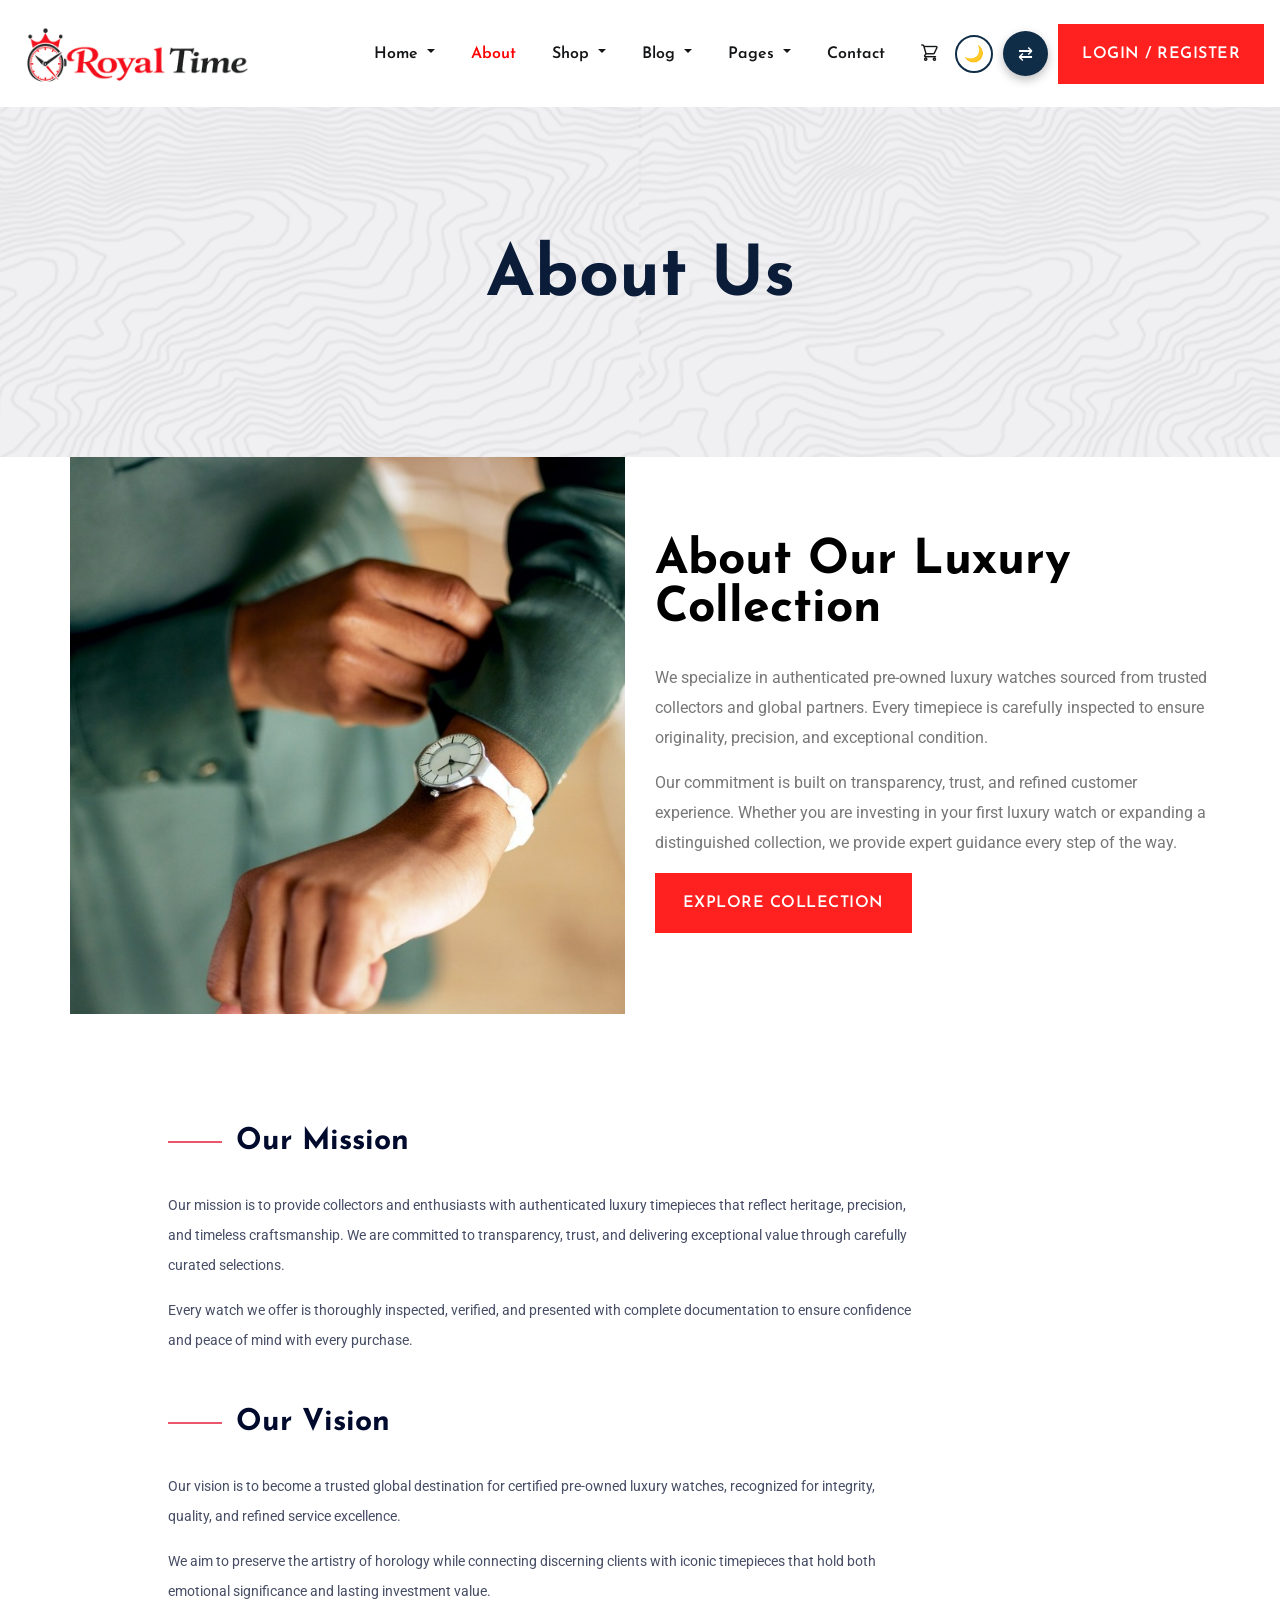
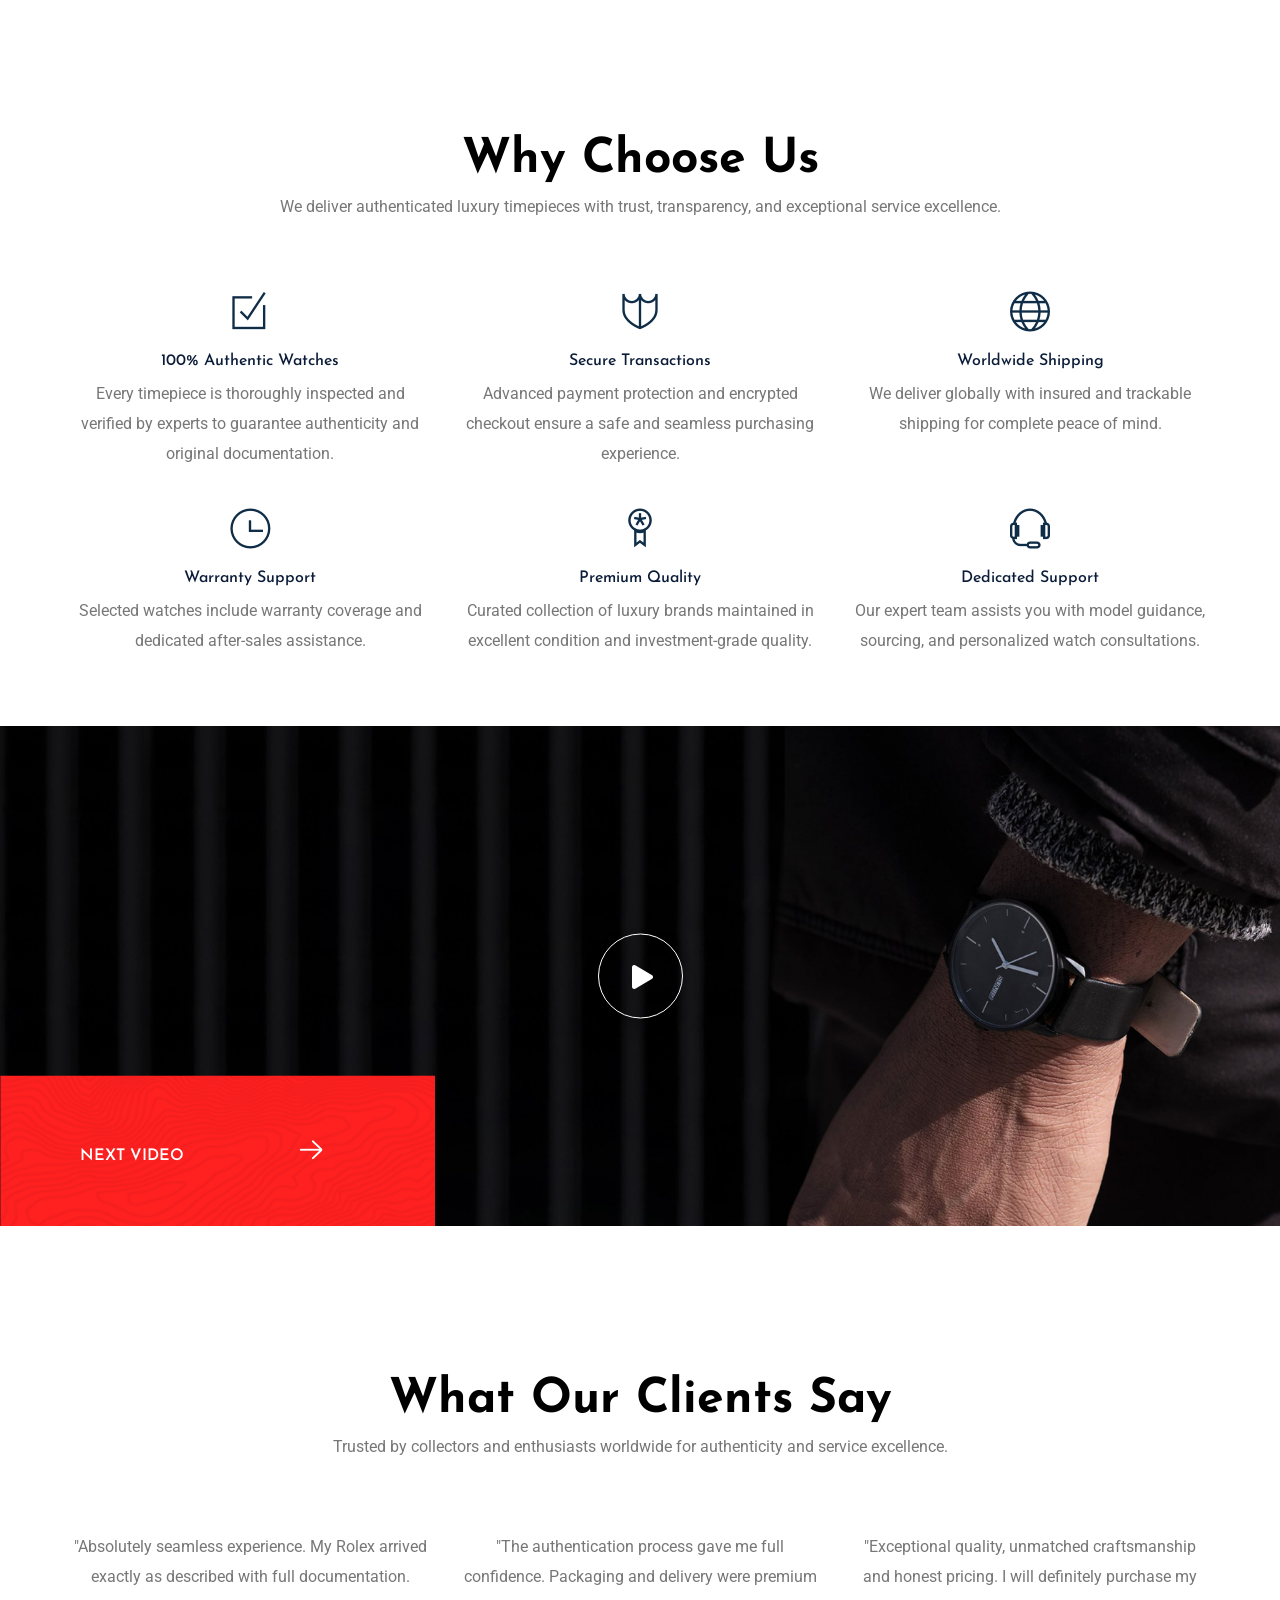
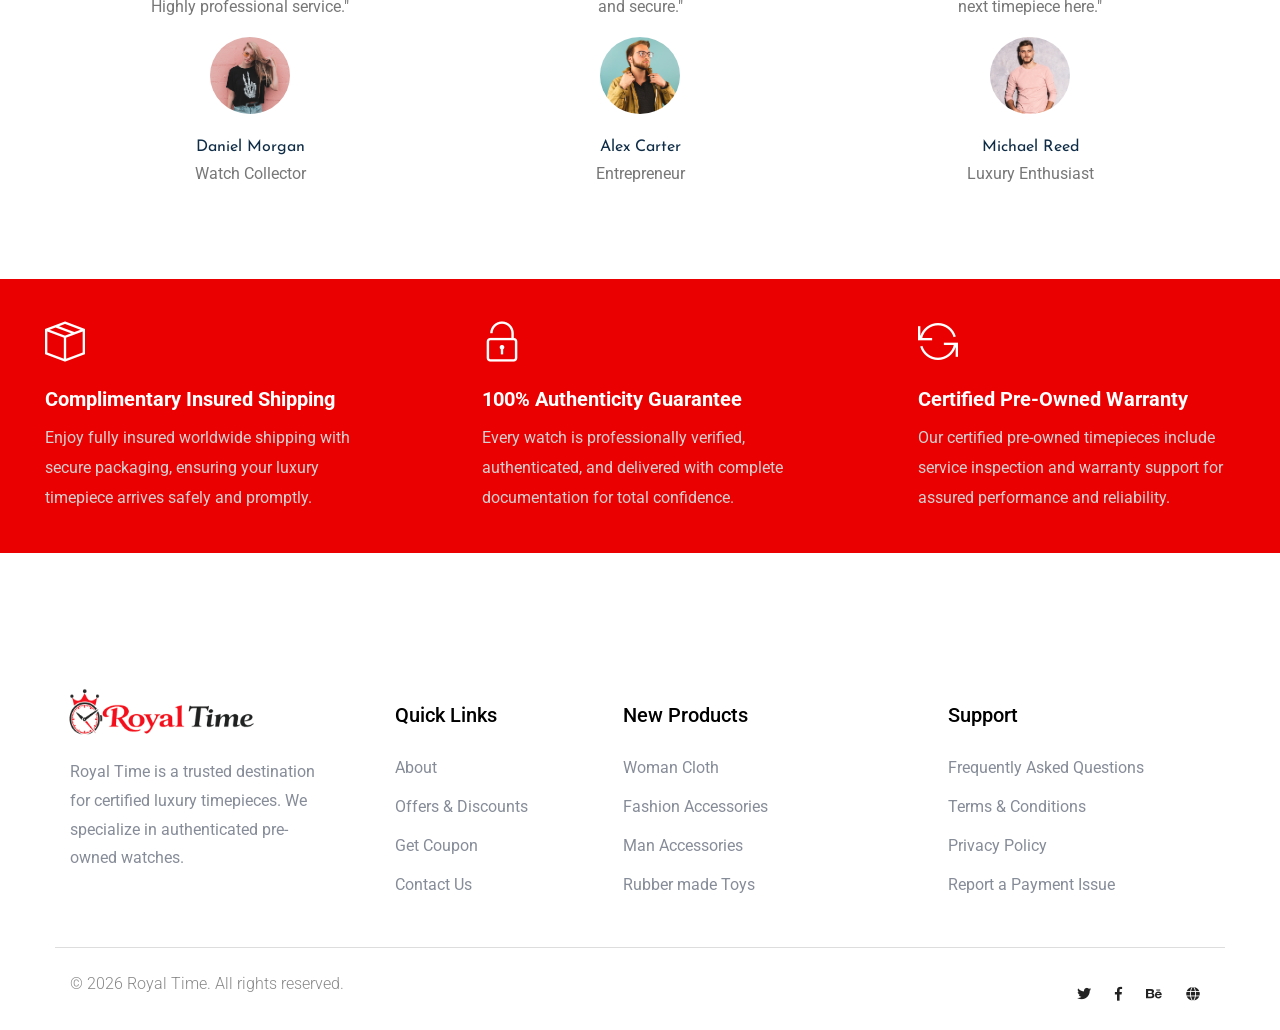
==== commit 4f7bbc73: "Update about.html" ====
--- a/about.html
+++ b/about.html
@@ -36,71 +36,111 @@
         </div>
     </div>
     <!-- Preloader Start -->
-   <header>
-        <!-- Header Start -->
-        <div class="header-area">
-            <div class="main-header header-sticky">
-                <div class="container-fluid">
-                    <div class="menu-wrapper">
-                        <!-- Logo -->
-                        <div class="logo">
-                            <a href="index.html"><img src="assets/img/logo/royaltime-logo.png" alt=""></a>
-                        </div>
-                        <!-- Main-menu -->
-                        <div class="main-menu d-none d-xl-block">
-                            <nav>                                                
-                                <ul id="navigation">  
-                                    <li class="dropdown"><a href="#">Home</a>
-                                        <ul class="submenu">
-                                            <li><a href="index.html">Home1</a></li>
-                                            <li><a href="home2.html">Home2</a></li>
-                                        </ul>
-                                    </li>
-                                    <li><a href="about.html" class="active">about</a></li>
-                                    <li class="hot dropdown"><a href="#" class="maintag">Shop</a>
-                                        <ul class="submenu">
-                                            <li><a href="shop.html">Shop</a></li>
-                                            <li><a href="product_details.html"> Product Details</a></li>
-                                        </ul>
-                                    </li>
-                                    <li class="dropdown"><a href="" class="maintag">Blog</a>
-                                        <ul class="submenu">
-                                            <li><a href="blog.html">Blog</a></li>
-                                            <li><a href="blog-details.html">Blog Details</a></li>
-                                        </ul>
-                                    </li>
-                                    <li class="dropdown"><a href="#" class="maintag">Pages</a>
-                                        <ul class="submenu">
-                                            <li><a href="cart.html">Cart</a></li>
-                                            <li><a href="confirmation.html">Confirmation</a></li>
-                                            <li><a href="checkout.html">Product Checkout</a></li>
-                                        </ul>
-                                    </li>
-                                    <li><a href="contact.html">Contact</a></li>
-                                    
-  <li> <a href="cart.html"><span class="flaticon-shopping-cart"></span></a></li>
-  <li><button id="theme-toggle" class="theme-btn" aria-label="Toggle theme">🌙</button></li>
-   <li><button id="rtl-toggle" class="rtl-btn" aria-label="Toggle RTL">⇄</button></li>
-    <li class="loginbtn"><a href="login.html" class="btn btn-primary py-2 px-4 ml-3  d-lg-block">
-      Login / Register
-    </a></li>
-               </ul>
-               
-
-                            </nav>
-                        </div>
-                        <!-- Header Right -->
-                        
-                    </div>
-                    <!-- Mobile Menu -->
-                    <div class="col-12">
-                        <div class="mobile_menu d-block d-xl-none"></div>
-                    </div>
-                </div>
-            </div>
-        </div>
-        <!-- Header End -->
-    </header>
+    <header>
+                <!-- Header Start -->
+                <div class="container-fluid px-0">
+  
+    <nav class="navbar navbar-expand-xl navbar-light py-3">
+
+      <!-- Logo -->
+      <a class="navbar-brand" href="index.html">
+        <img src="assets/img/logo/royaltime-logo.png" alt="" height="65">
+      </a>
+
+      <!-- Toggle Button -->
+      <button class="navbar-toggler ms-auto" type="button"
+        data-bs-toggle="collapse" data-bs-target="#navbarCollapse">
+        <span class="navbar-toggler-icon"></span>
+      </button>
+
+      <!-- Navbar Content -->
+      <div class="collapse navbar-collapse" id="navbarCollapse">
+
+        <!-- Menu Items -->
+        <ul class="navbar-nav ms-auto align-items-xl-center">
+
+          <!-- Home Dropdown -->
+          <li class="nav-item dropdown">
+            <a class="nav-link dropdown-toggle" href="#" data-toggle="dropdown">
+              Home
+            </a>
+            <ul class="dropdown-menu">
+              <li><a href="index.html" class="dropdown-item">Home1</a></li>
+              <li><a href="home2.html" class="dropdown-item">Home2</a></li>
+            </ul>
+          </li>
+
+          <li class="nav-item">
+            <a href="about.html" class="nav-link active">About</a>
+          </li>
+
+          <li class="nav-item dropdown">
+            <a class="nav-link dropdown-toggle" href="#" data-toggle="dropdown">
+              Shop
+            </a>
+            <ul class="dropdown-menu">
+              <li><a href="shop.html" class="dropdown-item">Shop</a></li>
+              <li><a href="product_details.html" class="dropdown-item">Product Details</a></li>
+            </ul>
+          </li>
+
+          <li class="nav-item dropdown">
+            <a class="nav-link dropdown-toggle" href="#" data-toggle="dropdown">
+              Blog
+            </a>
+            <ul class="dropdown-menu">
+              <li><a href="blog.html" class="dropdown-item">Blog</a></li>
+              <li><a href="blog-details.html" class="dropdown-item">Blog Details</a></li>
+            </ul>
+          </li>
+          <li class="nav-item dropdown">
+            <a class="nav-link dropdown-toggle" href="#" data-toggle="dropdown">
+              Pages
+            </a>
+            <ul class="dropdown-menu">
+              <li><a href="cart.html" class="dropdown-item">Cart</a></li>
+              <li><a href="confirmation.html" class="dropdown-item">Confirmation</a></li>
+              <li><a href="checkout.html" class="dropdown-item">Product Checkout</a></li>
+            </ul>
+          </li>
+          <li class="nav-item">
+            <a href="contact.html" class="nav-link">Contact</a>
+          </li>
+
+          <div class="head-btns">
+          <!-- Cart Icon -->
+          <li class="nav-item ms-xl-3">
+            <a href="cart.html" class="nav-link">
+              <span class="flaticon-shopping-cart"></span>
+            </a>
+          </li>
+
+          <!-- Dark Toggle -->
+          <li class="nav-item">
+            <button id="theme-toggle" class="theme-btn ms-2">🌙</button>
+          </li>
+
+          <!-- RTL Toggle -->
+          <li class="nav-item">
+            <button id="rtl-toggle" class="rtl-btn ms-2">⇄</button>
+          </li>
+      </div>
+
+          <!-- Login Button -->
+          <li class="nav-item ms-xl-3">
+            <a href="login.html" class="btn btn-primary px-4 ms-2 loginbtn">
+              Login / Register
+            </a>
+          </li>
+
+        </ul>
+      </div>
+
+    </nav>
+  </div>
+
+                <!-- Header End -->
+            </header>
     <main>
         <!-- Hero Area Start-->
         <div class="slider-area ">
@@ -549,6 +589,7 @@
     <!-- Jquery Plugins, main Jquery -->	
     <script src="./assets/js/plugins.js"></script>
     <script src="./assets/js/main.js"></script>
+    <script src="https://cdn.jsdelivr.net/npm/bootstrap@5.3.2/dist/js/bootstrap.bundle.min.js"></script>
 
 </body>
 </html>
--- a/assets/css/style.css
+++ b/assets/css/style.css
@@ -1,4 +1,4 @@
-@import url("https://fonts.googleapis.com/css?family=Josefin+Sans:200,300,400,500,600,700|Roboto:100,300,400,500,700&display=swap");.white-bg{background:#ffffff}.gray-bg{background:#f5f5f5}.gray-bg{background:#f7f7fd}.white-bg{background:#fff}.black-bg{background:#16161a}.theme-bg{background:#ff2020}.brand-bg{background:#f1f4fa}.testimonial-bg{background:#f9fafc}.white-color{color:#fff}.black-color{color:#16161a}.theme-color{color:#ff2020}.boxed-btn{background:#fff;color:#fff !important;display:inline-block;padding:18px 44px;font-family:"Josefin Sans",sans-serif;font-size:14px;font-weight:400;border:0;border:1px solid #ff2020;letter-spacing:3px;text-align:center;text-transform:uppercase;cursor:pointer}.boxed-btn:hover{background:#ff2020;color:#000 !important;border:1px solid #ff2020}.boxed-btn:focus{outline:none}.boxed-btn.large-width{width:220px}[data-overlay]{position:relative;background-size:cover;background-repeat:no-repeat;background-position:center center}[data-overlay]::before{position:absolute;left:0;top:0;right:0;bottom:0;content:""}[data-opacity="1"]::before{opacity:0.1}[data-opacity="2"]::before{opacity:0.2}[data-opacity="3"]::before{opacity:0.3}[data-opacity="4"]::before{opacity:0.4}[data-opacity="5"]::before{opacity:0.5}[data-opacity="6"]::before{opacity:0.6}[data-opacity="7"]::before{opacity:0.7}[data-opacity="8"]::before{opacity:0.8}[data-opacity="9"]::before{opacity:0.9}body{font-family:"Roboto",sans-serif;font-weight:normal;font-style:normal}h1,h2,h3,h4,h5,h6{font-family:"Josefin Sans",sans-serif;color:#0b1c39;margin-top:0px;font-style:normal;font-weight:500;text-transform:normal}p{font-family:"Roboto",sans-serif;color:#777;font-size:16px;line-height:30px;margin-bottom:15px;font-weight:normal}span{font-family:"Josefin Sans",sans-serif}.bg-img-1{background-image:url(../img/slider/slider-img-1.jpg)}.bg-img-2{background-image:url(../img/background-img/bg-img-2.jpg)}.cta-bg-1{background-image:url(../img/background-img/bg-img-3.jpg)}.img{max-width:100%;-webkit-transition:all .3s ease-out 0s;-moz-transition:all .3s ease-out 0s;-ms-transition:all .3s ease-out 0s;-o-transition:all .3s ease-out 0s;transition:all .3s ease-out 0s}.f-left{float:left}.f-right{float:right}.fix{overflow:hidden}.clear{clear:both}a,.button{-webkit-transition:all .3s ease-out 0s;-moz-transition:all .3s ease-out 0s;-ms-transition:all .3s ease-out 0s;-o-transition:all .3s ease-out 0s;transition:all .3s ease-out 0s}a:focus,.button:focus{text-decoration:none;outline:none}ul{list-style:none;margin:0;padding:0}a{color:#635c5c}a:hover{color:#fff}a:focus,a:hover,.portfolio-cat a:hover,.footer -menu li a:hover{text-decoration:none}a,button{color:#fff;outline:medium none}button:focus,input:focus,input:focus,textarea,textarea:focus{outline:0}.uppercase{text-transform:uppercase}input:focus::-moz-placeholder{opacity:0;-webkit-transition:.4s;-o-transition:.4s;transition:.4s}.capitalize{text-transform:capitalize}.theme-overlay{position:relative}.theme-overlay::before{background:#1696e7 none repeat scroll 0 0;content:"";height:100%;left:0;opacity:0.6;position:absolute;top:0;width:100%}.overlay{position:relative;z-index:0}.overlay::before{position:absolute;content:"";top:0;left:0;width:100%;height:100%;z-index:-1}.overlay2{position:relative;z-index:0}.overlay2::before{position:absolute;content:"";background-color:#2E2200;top:0;left:0;width:100%;height:100%;z-index:-1;opacity:0.5}.section-padding{padding-top:120px;padding-bottom:120px}.separator{border-top:1px solid #f2f2f2}.mb-90{margin-bottom:90px}@media (max-width: 767px){.mb-90{margin-bottom:30px}}@media (min-width: 768px) and (max-width: 991px){.mb-90{margin-bottom:45px}}.owl-carousel .owl-nav div{background:rgba(255,255,255,0.8) none repeat scroll 0 0;height:40px;left:20px;line-height:40px;font-size:22px;color:#646464;opacity:1;visibility:visible;position:absolute;text-align:center;top:50%;transform:translateY(-50%);transition:all 0.3s ease 0s;width:40px}.owl-carousel .owl-nav div.owl-next{left:auto;right:-30px}.owl-carousel .owl-nav div.owl-next i{position:relative;right:0;top:1px}.owl-carousel .owl-nav div.owl-prev i{position:relative;right:1px;top:0px}.owl-carousel:hover .owl-nav div{opacity:1;visibility:visible}.owl-carousel:hover .owl-nav div:hover{color:#fff;background:#ff3500}.btn{background:#ff2020;font-family:"Josefin Sans",sans-serif;text-transform:uppercase;color:#fff;font-size:16px;font-weight:600;letter-spacing:0.03em;padding:30px 28px;border-radius:0px;display:inline-block;line-height:0;cursor:pointer;margin-bottom:0;margin:10px;cursor:pointer;transition:color 0.4s linear;position:relative;z-index:1;-moz-user-select:none;border:0;overflow:hidden;margin:0}.btn::before{content:"";position:absolute;left:0;top:0;width:100%;height:100%;background:#4a4a4b;z-index:1;transition:transform 0.5s;transition-timing-function:ease;transform-origin:0 0;transition-timing-function:cubic-bezier(0.5, 1.6, 0.4, 0.7);transform:scaleX(0);border-radius:0px}.btn:hover::before{transform:scaleX(1);color:#fff !important;z-index:-1}.header-btn{padding:25px 28px !important}@media (min-width: 1200px) and (max-width: 1400px){.header-btn{padding:25px 21px !important}}.btn.focus,.btn:focus{outline:0;box-shadow:none}.hero-btn{padding:25px 29px;background:#4a4a4b}.hero-btn::before{background:#ff2020}.black-btn{background:#000;box-shadow:0px 20px 50px 0px rgba(22,22,22,0.2);transform:translateY(0px);cursor:pointer;display:inline-block;font-size:18px;font-weight:400;letter-spacing:1px;line-height:0;margin-bottom:0;padding:27px 44px;border-radius:25px}.black-btn:hover{box-shadow:0px 20px 50px 0px rgba(12,9,9,0.2);transform:translateY(-3px)}.shop1-btn{box-shadow:0px 20px 50px 0px rgba(37,119,253,0.2)}.border-btn{background:none;-moz-user-select:none;border:2px solid #ff2020;padding:18px 38px;margin:10px;text-transform:capitalize;color:#ff2020;cursor:pointer;display:inline-block;font-size:14px;font-weight:500;letter-spacing:1px;margin-bottom:0;border-radius:5px;position:relative;transition:color 0.4s linear;position:relative;overflow:hidden;margin:0}.border-btn::before{border:2px solid transparent;content:"";position:absolute;left:0;top:0;width:100%;height:100%;background:#ff2020;z-index:-1;transition:transform 0.5s;transition-timing-function:ease;transform-origin:0 0;transition-timing-function:cubic-bezier(0.5, 1.6, 0.4, 0.7);transform:scaleY(0)}.border-btn:hover::before{transform:scaleY(1);order:2px solid transparent}.border-btn.border-btn2{padding:17px 52px}.send-btn{background:#ff2020;color:#fff;font-size:14px;width:100%;height:55px;border:none;border-radius:5px;cursor:pointer;transition:color 0.4s linear;position:relative;overflow:hidden;z-index:1}.send-btn::before{border:2px solid transparent;content:"";position:absolute;left:0;top:0;width:100%;height:100%;background:#e6373d;color:#ff2020;z-index:-1;transition:transform 0.5s;transition-timing-function:ease;transform-origin:0 0;transition-timing-function:cubic-bezier(0.5, 1.6, 0.4, 0.7);transform:scaleX(0)}.send-btn:hover::before{transform:scaleY(1);order:2px solid transparent;color:red}.breadcrumb>.active{color:#888}#scrollUp{background:#ff2020;height:50px;width:50px;right:31px;bottom:18px;color:#fff;font-size:20px;text-align:center;border-radius:50%;line-height:48px;border:2px solid transparent}@media (max-width: 575px){#scrollUp{right:16px}}#scrollUp:hover{color:#fff}.sticky-bar{left:0;margin:auto;position:fixed;top:0;width:100%;-webkit-box-shadow:0 10px 15px rgba(25,25,25,0.1);box-shadow:0 10px 15px rgba(25,25,25,0.1);z-index:9999;-webkit-animation:300ms ease-in-out 0s normal none 1 running fadeInDown;animation:300ms ease-in-out 0s normal none 1 running fadeInDown;-webkit-box-shadow:0 10px 15px rgba(25,25,25,0.1);background:#fff}.mt-5{margin-top:5px}.mt-10{margin-top:10px}.mt-15{margin-top:15px}.mt-20{margin-top:20px}.mt-25{margin-top:25px}.mt-30{margin-top:30px}.mt-35{margin-top:35px}.mt-40{margin-top:40px}.mt-45{margin-top:45px}.mt-50{margin-top:50px}.mt-55{margin-top:55px}.mt-60{margin-top:60px}.mt-65{margin-top:65px}.mt-70{margin-top:70px}.mt-75{margin-top:75px}.mt-80{margin-top:80px}.mt-85{margin-top:85px}.mt-90{margin-top:90px}.mt-95{margin-top:95px}.mt-100{margin-top:100px}.mt-105{margin-top:105px}.mt-110{margin-top:110px}.mt-115{margin-top:115px}.mt-120{margin-top:120px}.mt-125{margin-top:125px}.mt-130{margin-top:130px}.mt-135{margin-top:135px}.mt-140{margin-top:140px}.mt-145{margin-top:145px}.mt-150{margin-top:150px}.mt-155{margin-top:155px}.mt-160{margin-top:160px}.mt-165{margin-top:165px}.mt-170{margin-top:170px}.mt-175{margin-top:175px}.mt-180{margin-top:180px}.mt-185{margin-top:185px}.mt-190{margin-top:190px}.mt-195{margin-top:195px}.mt-200{margin-top:200px}.mb-5{margin-bottom:5px}.mb-10{margin-bottom:10px}.mb-15{margin-bottom:15px}.mb-20{margin-bottom:20px}.mb-25{margin-bottom:25px}.mb-30{margin-bottom:30px}.mb-35{margin-bottom:35px}.mb-40{margin-bottom:40px}.mb-45{margin-bottom:45px}.mb-50{margin-bottom:50px}.mb-55{margin-bottom:55px}.mb-60{margin-bottom:60px}.mb-65{margin-bottom:65px}.mb-70{margin-bottom:70px}.mb-75{margin-bottom:75px}.mb-80{margin-bottom:80px}.mb-85{margin-bottom:85px}.mb-90{margin-bottom:90px}.mb-95{margin-bottom:95px}.mb-100{margin-bottom:100px}.mb-105{margin-bottom:105px}.mb-110{margin-bottom:110px}.mb-115{margin-bottom:115px}.mb-120{margin-bottom:120px}.mb-125{margin-bottom:125px}.mb-130{margin-bottom:130px}.mb-135{margin-bottom:135px}.mb-140{margin-bottom:140px}.mb-145{margin-bottom:145px}.mb-150{margin-bottom:150px}.mb-155{margin-bottom:155px}.mb-160{margin-bottom:160px}.mb-165{margin-bottom:165px}.mb-170{margin-bottom:170px}.mb-175{margin-bottom:175px}.mb-180{margin-bottom:180px}.mb-185{margin-bottom:185px}.mb-190{margin-bottom:190px}.mb-195{margin-bottom:195px}.mb-200{margin-bottom:200px}.ml-5{margin-left:5px}.ml-10{margin-left:10px}.ml-15{margin-left:15px}.ml-20{margin-left:20px}.ml-25{margin-left:25px}.ml-30{margin-left:30px}.ml-35{margin-left:35px}.ml-40{margin-left:40px}.ml-45{margin-left:45px}.ml-50{margin-left:50px}.ml-55{margin-left:55px}.ml-60{margin-left:60px}.ml-65{margin-left:65px}.ml-70{margin-left:70px}.ml-75{margin-left:75px}.ml-80{margin-left:80px}.ml-85{margin-left:85px}.ml-90{margin-left:90px}.ml-95{margin-left:95px}.ml-100{margin-left:100px}.ml-105{margin-left:105px}.ml-110{margin-left:110px}.ml-115{margin-left:115px}.ml-120{margin-left:120px}.ml-125{margin-left:125px}.ml-130{margin-left:130px}.ml-135{margin-left:135px}.ml-140{margin-left:140px}.ml-145{margin-left:145px}.ml-150{margin-left:150px}.ml-155{margin-left:155px}.ml-160{margin-left:160px}.ml-165{margin-left:165px}.ml-170{margin-left:170px}.ml-175{margin-left:175px}.ml-180{margin-left:180px}.ml-185{margin-left:185px}.ml-190{margin-left:190px}.ml-195{margin-left:195px}.ml-200{margin-left:200px}.mr-5{margin-right:5px}.mr-10{margin-right:10px}.mr-15{margin-right:15px}.mr-20{margin-right:20px}.mr-25{margin-right:25px}.mr-30{margin-right:30px}.mr-35{margin-right:35px}.mr-40{margin-right:40px}.mr-45{margin-right:45px}.mr-50{margin-right:50px}.mr-55{margin-right:55px}.mr-60{margin-right:60px}.mr-65{margin-right:65px}.mr-70{margin-right:70px}.mr-75{margin-right:75px}.mr-80{margin-right:80px}.mr-85{margin-right:85px}.mr-90{margin-right:90px}.mr-95{margin-right:95px}.mr-100{margin-right:100px}.mr-105{margin-right:105px}.mr-110{margin-right:110px}.mr-115{margin-right:115px}.mr-120{margin-right:120px}.mr-125{margin-right:125px}.mr-130{margin-right:130px}.mr-135{margin-right:135px}.mr-140{margin-right:140px}.mr-145{margin-right:145px}.mr-150{margin-right:150px}.mr-155{margin-right:155px}.mr-160{margin-right:160px}.mr-165{margin-right:165px}.mr-170{margin-right:170px}.mr-175{margin-right:175px}.mr-180{margin-right:180px}.mr-185{margin-right:185px}.mr-190{margin-right:190px}.mr-195{margin-right:195px}.mr-200{margin-right:200px}.pt-5{padding-top:5px}.pt-10{padding-top:10px}.pt-15{padding-top:15px}.pt-20{padding-top:20px}.pt-25{padding-top:25px}.pt-30{padding-top:30px}.pt-35{padding-top:35px}.pt-40{padding-top:40px}.pt-45{padding-top:45px}.pt-50{padding-top:50px}.pt-55{padding-top:55px}.pt-60{padding-top:60px}.pt-65{padding-top:65px}.pt-70{padding-top:70px}.pt-75{padding-top:75px}.pt-80{padding-top:80px}.pt-85{padding-top:85px}.pt-90{padding-top:90px}.pt-95{padding-top:95px}.pt-100{padding-top:100px}.pt-105{padding-top:105px}.pt-110{padding-top:110px}.pt-115{padding-top:115px}.pt-120{padding-top:120px}.pt-125{padding-top:125px}.pt-130{padding-top:130px}.pt-135{padding-top:135px}.pt-140{padding-top:140px}.pt-145{padding-top:145px}.pt-150{padding-top:150px}.pt-155{padding-top:155px}.pt-160{padding-top:160px}.pt-165{padding-top:165px}.pt-170{padding-top:170px}.pt-175{padding-top:175px}.pt-180{padding-top:180px}.pt-185{padding-top:185px}.pt-190{padding-top:190px}.pt-195{padding-top:195px}.pt-200{padding-top:200px}.pt-260{padding-top:260px}.pb-5{padding-bottom:5px}.pb-10{padding-bottom:10px}.pb-15{padding-bottom:15px}.pb-20{padding-bottom:20px}.pb-25{padding-bottom:25px}.pb-30{padding-bottom:30px}.pb-35{padding-bottom:35px}.pb-40{padding-bottom:40px}.pb-45{padding-bottom:45px}.pb-50{padding-bottom:50px}.pb-55{padding-bottom:55px}.pb-60{padding-bottom:60px}.pb-65{padding-bottom:65px}.pb-70{padding-bottom:70px}.pb-75{padding-bottom:75px}.pb-80{padding-bottom:80px}.pb-85{padding-bottom:85px}.pb-90{padding-bottom:90px}.pb-95{padding-bottom:95px}.pb-100{padding-bottom:100px}.pb-105{padding-bottom:105px}.pb-110{padding-bottom:110px}.pb-115{padding-bottom:115px}.pb-120{padding-bottom:120px}.pb-125{padding-bottom:125px}.pb-130{padding-bottom:130px}.pb-135{padding-bottom:135px}.pb-140{padding-bottom:140px}.pb-145{padding-bottom:145px}.pb-150{padding-bottom:150px}.pb-155{padding-bottom:155px}.pb-160{padding-bottom:160px}.pb-165{padding-bottom:165px}.pb-170{padding-bottom:170px}.pb-175{padding-bottom:175px}.pb-180{padding-bottom:180px}.pb-185{padding-bottom:185px}.pb-190{padding-bottom:190px}.pb-195{padding-bottom:195px}.pb-200{padding-bottom:200px}.pl-5{padding-left:5px}.pl-10{padding-left:10px}.pl-15{padding-left:15px}.pl-20{padding-left:20px}.pl-25{padding-left:25px}.pl-30{padding-left:30px}.pl-35{padding-left:35px}.pl-40{padding-left:40px}.pl-45{padding-left:45px}.pl-50{padding-left:50px}.pl-55{padding-left:55px}.pl-60{padding-left:60px}.pl-65{padding-left:65px}.pl-70{padding-left:70px}.pl-75{padding-left:75px}.pl-80{padding-left:80px}.pl-85{padding-left:85px}.pl-90{padding-left:90px}.pl-95{padding-left:95px}.pl-100{padding-left:100px}.pl-105{padding-left:105px}.pl-110{padding-left:110px}.pl-115{padding-left:115px}.pl-120{padding-left:120px}.pl-125{padding-left:125px}.pl-130{padding-left:130px}.pl-135{padding-left:135px}.pl-140{padding-left:140px}.pl-145{padding-left:145px}.pl-150{padding-left:150px}.pl-155{padding-left:155px}.pl-160{padding-left:160px}.pl-165{padding-left:165px}.pl-170{padding-left:170px}.pl-175{padding-left:175px}.pl-180{padding-left:180px}.pl-185{padding-left:185px}.pl-190{padding-left:190px}.pl-195{padding-left:195px}.pl-200{padding-left:200px}.pr-5{padding-right:5px}.pr-10{padding-right:10px}.pr-15{padding-right:15px}.pr-20{padding-right:20px}.pr-25{padding-right:25px}.pr-30{padding-right:30px}.pr-35{padding-right:35px}.pr-40{padding-right:40px}.pr-45{padding-right:45px}.pr-50{padding-right:50px}.pr-55{padding-right:55px}.pr-60{padding-right:60px}.pr-65{padding-right:65px}.pr-70{padding-right:70px}.pr-75{padding-right:75px}.pr-80{padding-right:80px}.pr-85{padding-right:85px}.pr-90{padding-right:90px}.pr-95{padding-right:95px}.pr-100{padding-right:100px}.pr-105{padding-right:105px}.pr-110{padding-right:110px}.pr-115{padding-right:115px}.pr-120{padding-right:120px}.pr-125{padding-right:125px}.pr-130{padding-right:130px}.pr-135{padding-right:135px}.pr-140{padding-right:140px}.pr-145{padding-right:145px}.pr-150{padding-right:150px}.pr-155{padding-right:155px}.pr-160{padding-right:160px}.pr-165{padding-right:165px}.pr-170{padding-right:170px}.pr-175{padding-right:175px}.pr-180{padding-right:180px}.pr-185{padding-right:185px}.pr-190{padding-right:190px}.pr-195{padding-right:195px}.pr-200{padding-right:200px}.bounce-animate{animation-name:float-bob;animation-duration:2s;animation-iteration-count:infinite;-moz-animation-name:float-bob;-moz-animation-duration:2s;-moz-animation-iteration-count:infinite;-moz-animation-timing-function:linear;-ms-animation-name:float-bob;-ms-animation-duration:2s;-ms-animation-iteration-count:infinite;-ms-animation-timing-function:linear;-o-animation-name:float-bob;-o-animation-duration:2s;-o-animation-iteration-count:infinite;-o-animation-timing-function:linear}@-webkit-keyframes float-bob{0%{-webkit-transform:translateY(10px);transform:translateY(-10px)}50%{-webkit-transform:translateY(-5px);transform:translateY(-5px)}100%{-webkit-transform:translateY(-10px);transform:translateY(-10px)}}.heartbeat{animation:heartbeat 1s infinite alternate}@-webkit-keyframes heartbeat{to{-webkit-transform:scale(1.03);transform:scale(1.03)}}.rotateme{-webkit-animation-name:rotateme;animation-name:rotateme;-webkit-animation-duration:30s;animation-duration:30s;-webkit-animation-iteration-count:infinite;animation-iteration-count:infinite;-webkit-animation-timing-function:linear;animation-timing-function:linear}@keyframes rotateme{from{-webkit-transform:rotate(0deg);transform:rotate(0deg)}to{-webkit-transform:rotate(360deg);transform:rotate(360deg)}}@-webkit-keyframes rotateme{from{-webkit-transform:rotate(0deg)}to{-webkit-transform:rotate(360deg)}}.preloader{background-color:#f7f7f7;width:100%;height:100%;position:fixed;top:0;left:0;right:0;bottom:0;z-index:999999;-webkit-transition:.6s;-o-transition:.6s;transition:.6s;margin:0 auto}.preloader .preloader-circle{width:100px;height:100px;position:relative;border-style:solid;border-width:1px;border-top-color:#ff2020;border-bottom-color:transparent;border-left-color:transparent;border-right-color:transparent;z-index:10;border-radius:50%;-webkit-box-shadow:0 1px 5px 0 rgba(35,181,185,0.15);box-shadow:0 1px 5px 0 rgba(35,181,185,0.15);background-color:#ffffff;-webkit-animation:zoom 2000ms infinite ease;animation:zoom 2000ms infinite ease;-webkit-transition:.6s;-o-transition:.6s;transition:.6s}.preloader .preloader-circle2{border-top-color:#0078ff}.preloader .preloader-img{position:absolute;top:50%;z-index:200;left:0;right:0;margin:0 auto;text-align:center;display:inline-block;-webkit-transform:translateY(-50%);-ms-transform:translateY(-50%);transform:translateY(-50%);padding-top:6px;-webkit-transition:.6s;-o-transition:.6s;transition:.6s}.preloader .preloader-img img{max-width:55px}.preloader .pere-text strong{font-weight:800;color:#dca73a;text-transform:uppercase}@-webkit-keyframes zoom{0%{-webkit-transform:rotate(0deg);transform:rotate(0deg);-webkit-transition:.6s;-o-transition:.6s;transition:.6s}100%{-webkit-transform:rotate(360deg);transform:rotate(360deg);-webkit-transition:.6s;-o-transition:.6s;transition:.6s}}@keyframes zoom{0%{-webkit-transform:rotate(0deg);transform:rotate(0deg);-webkit-transition:.6s;-o-transition:.6s;transition:.6s}100%{-webkit-transform:rotate(360deg);transform:rotate(360deg);-webkit-transition:.6s;-o-transition:.6s;transition:.6s}}.section-padding2{padding-top:200px;padding-bottom:200px}@media only screen and (min-width: 1200px) and (max-width: 1600px){.section-padding2{padding-top:200px;padding-bottom:200px}}@media only screen and (min-width: 992px) and (max-width: 1199px){.section-padding2{padding-top:200px;padding-bottom:200px}}@media only screen and (min-width: 768px) and (max-width: 991px){.section-padding2{padding-top:100px;padding-bottom:100px}}@media only screen and (min-width: 576px) and (max-width: 767px){.section-padding2{padding-top:50px;padding-bottom:50px}}@media (max-width: 575px){.section-padding2{padding-top:50px;padding-bottom:50px}}.padding-bottom{padding-bottom:250px}@media only screen and (min-width: 1200px) and (max-width: 1600px){.padding-bottom{padding-bottom:250px}}@media only screen and (min-width: 992px) and (max-width: 1199px){.padding-bottom{padding-bottom:150px}}@media only screen and (min-width: 768px) and (max-width: 991px){.padding-bottom{padding-bottom:40px}}@media only screen and (min-width: 576px) and (max-width: 767px){.padding-bottom{padding-bottom:10px}}@media (max-width: 575px){.padding-bottom{padding-bottom:10px}}.lf-padding{padding-left:60px;padding-right:60px}@media only screen and (min-width: 992px) and (max-width: 1199px){.lf-padding{padding-left:60px;padding-right:60px}}@media only screen and (min-width: 768px) and (max-width: 991px){.lf-padding{padding-left:30px;padding-right:30px}}@media only screen and (min-width: 576px) and (max-width: 767px){.lf-padding{padding-left:15px;padding-right:15px}}@media (max-width: 575px){.lf-padding{padding-left:15px;padding-right:15px}}.team-padding{padding-top:160px;padding-bottom:130px}@media only screen and (min-width: 1200px) and (max-width: 1600px){.team-padding{padding-top:160px;padding-bottom:130px}}@media only screen and (min-width: 992px) and (max-width: 1199px){.team-padding{padding-top:110px;padding-bottom:80px}}@media only screen and (min-width: 768px) and (max-width: 991px){.team-padding{padding-top:100px;padding-bottom:80px}}@media (max-width: 575px){.team-padding{padding-top:100px;padding-bottom:80px}}.section-padding30{padding-top:200px;padding-bottom:170px}@media only screen and (min-width: 1200px) and (max-width: 1600px){.section-padding30{padding-top:200px;padding-bottom:170px}}@media only screen and (min-width: 992px) and (max-width: 1199px){.section-padding30{padding-top:150px;padding-bottom:120px}}@media only screen and (min-width: 768px) and (max-width: 991px){.section-padding30{padding-top:100px;padding-bottom:70px}}@media only screen and (min-width: 576px) and (max-width: 767px){.section-padding30{padding-top:60px;padding-bottom:28px}}@media (max-width: 575px){.section-padding30{padding-top:60px;padding-bottom:28px}}.section-paddingt2{padding-bottom:170px}@media only screen and (min-width: 1200px) and (max-width: 1600px){.section-paddingt2{padding-bottom:170px}}@media only screen and (min-width: 992px) and (max-width: 1199px){.section-paddingt2{padding-bottom:120px}}@media only screen and (min-width: 768px) and (max-width: 991px){.section-paddingt2{padding-bottom:70px}}@media only screen and (min-width: 576px) and (max-width: 767px){.section-paddingt2{padding-bottom:28px}}@media (max-width: 575px){.section-paddingt2{padding-bottom:28px}}.section-padd-top30{padding-top:170px;padding-bottom:200px}@media only screen and (min-width: 1200px) and (max-width: 1600px){.section-padd-top30{padding-top:170px;padding-bottom:200px}}@media only screen and (min-width: 992px) and (max-width: 1199px){.section-padd-top30{padding-top:170px;padding-bottom:200px}}@media only screen and (min-width: 768px) and (max-width: 991px){.section-padd-top30{padding-top:100px;padding-bottom:160px}}@media only screen and (min-width: 576px) and (max-width: 767px){.section-padd-top30{padding-top:50px;padding-bottom:90px}}@media (max-width: 575px){.section-padd-top30{padding-top:35px;padding-bottom:90px}}.latest-padding{padding-top:190px;padding-bottom:135px}@media only screen and (min-width: 1200px) and (max-width: 1600px){.latest-padding{padding-top:190px;padding-bottom:135px}}@media only screen and (min-width: 992px) and (max-width: 1199px){.latest-padding{padding-top:190px;padding-bottom:135px}}@media only screen and (min-width: 768px) and (max-width: 991px){.latest-padding{padding-top:60px;padding-bottom:5px}}@media only screen and (min-width: 576px) and (max-width: 767px){.latest-padding{padding-top:60px;padding-bottom:5px}}@media (max-width: 575px){.latest-padding{padding-top:60px;padding-bottom:5px}}.footer-padding{padding-top:150px;padding-bottom:120px}@media only screen and (min-width: 1200px) and (max-width: 1600px){.footer-padding{padding-top:150px;padding-bottom:10px}}@media only screen and (min-width: 992px) and (max-width: 1199px){.footer-padding{padding-top:100px;padding-bottom:70px}}@media only screen and (min-width: 768px) and (max-width: 991px){.footer-padding{padding-top:100px;padding-bottom:70px}}@media only screen and (min-width: 576px) and (max-width: 767px){.footer-padding{padding-top:70px;padding-bottom:70px}}@media (max-width: 575px){.footer-padding{padding-top:70px;padding-bottom:70px}}.footer-padding2{padding-bottom:120px}@media only screen and (min-width: 1200px) and (max-width: 1600px){.footer-padding2{padding-bottom:120px}}@media only screen and (min-width: 992px) and (max-width: 1199px){.footer-padding2{padding-bottom:70px}}@media only screen and (min-width: 768px) and (max-width: 991px){.footer-padding2{padding-bottom:70px}}@media only screen and (min-width: 576px) and (max-width: 767px){.footer-padding2{padding-bottom:70px}}@media (max-width: 575px){.footer-padding2{padding-bottom:70px}}.message_submit_form:focus{outline:none}input:hover,input:focus{outline:none !important}.gray_bg{background-color:#f4f4f4}.section_padding{padding:200px 0px}@media only screen and (min-width: 992px) and (max-width: 1200px){.section_padding{padding:100px 0px}}@media only screen and (min-width: 768px) and (max-width: 991px){.section_padding{padding:70px 0px}}@media (max-width: 576px){.section_padding{padding:70px 0px}}@media only screen and (min-width: 480px) and (max-width: 767px){.section_padding{padding:70px 0px}}.single_padding_top{padding-top:200px !important}@media only screen and (min-width: 992px) and (max-width: 1200px){.single_padding_top{padding-top:70px !important}}@media only screen and (min-width: 768px) and (max-width: 991px){.single_padding_top{padding-top:70px !important}}@media (max-width: 576px){.single_padding_top{padding-top:70px !important}}@media only screen and (min-width: 480px) and (max-width: 767px){.single_padding_top{padding-top:100px !important}}.padding_top{padding-top:200px}@media only screen and (min-width: 992px) and (max-width: 1200px){.padding_top{padding-top:100px}}@media only screen and (min-width: 768px) and (max-width: 991px){.padding_top{padding-top:70px}}@media (max-width: 576px){.padding_top{padding-top:70px}}@media only screen and (min-width: 480px) and (max-width: 767px){.padding_top{padding-top:70px}}.padding_bottom{padding-bottom:200px}@media only screen and (min-width: 992px) and (max-width: 1200px){.padding_bottom{padding-bottom:100px}}@media only screen and (min-width: 768px) and (max-width: 991px){.padding_bottom{padding-bottom:70px}}@media (max-width: 576px){.padding_bottom{padding-bottom:70px}}@media only screen and (min-width: 480px) and (max-width: 767px){.padding_bottom{padding-bottom:70px}}.section_tittle{margin-bottom:80px}@media (max-width: 991px){.section_tittle{margin-bottom:20px}}@media only screen and (min-width: 992px) and (max-width: 1200px){.section_tittle{margin-bottom:40px}}.section_tittle h2{font-size:36px;color:#4B3049;line-height:27px;font-weight:700;position:relative;margin-bottom:28px}@media (max-width: 576px){.section_tittle h2{font-size:25px;line-height:35px;margin-bottom:15px}}@media only screen and (min-width: 480px) and (max-width: 767px){.section_tittle h2{font-size:25px;line-height:35px;margin-bottom:15px}}@media only screen and (min-width: 768px) and (max-width: 991px){.section_tittle h2{font-size:30px;line-height:40px;margin-bottom:15px}}@media only screen and (min-width: 992px) and (max-width: 1200px){.section_tittle h2{font-size:35px;line-height:40px}}.section_tittle p{color:#556172;text-transform:capitalize;line-height:30px;font-family:"Poppins",sans-serif}@media (max-width: 576px){.section_tittle p{margin-bottom:10px}}@media only screen and (min-width: 480px) and (max-width: 767px){.section_tittle p{margin-bottom:10px}}@media only screen and (min-width: 768px) and (max-width: 991px){.section_tittle p{margin-bottom:10px}}@media only screen and (min-width: 992px) and (max-width: 1200px){.section_tittle p{margin-bottom:10px}}.mb_110{margin-bottom:110px}@media (max-width: 576px){.mb_110{margin-bottom:220px}}.mt_130{margin-top:130px}@media (max-width: 576px){.mt_130{margin-top:70px}}@media only screen and (min-width: 480px) and (max-width: 767px){.mt_130{margin-top:70px}}@media only screen and (min-width: 768px) and (max-width: 991px){.mt_130{margin-top:70px}}@media only screen and (min-width: 992px) and (max-width: 1200px){.mt_130{margin-top:70px}}.mb_130{margin-bottom:140px}@media (max-width: 991px){.mb_130{margin-bottom:70px}}@media only screen and (min-width: 992px) and (max-width: 1200px){.mb_130{margin-bottom:100px}}.padding_less_40{margin-bottom:-50px}.z_index{z-index:9 !important;position:relative}@media only screen and (min-width: 1200px) and (max-width: 3640px){.container{max-width:1170px}}@media (max-width: 1200px){[class*="hero-ani-"]{display:none !important}}.form-control:focus{color:#495057;background-color:#fff;border-color:#ddd;outline:0;box-shadow:none}.pageination .page-link{border:0px solid transparent;font-weight:500;font-size:18px;color:#979797;padding:10px 8px}.pageination .page-link:hover{background-color:transparent;color:#000}.pageination i{font-size:12px}.sidebar_box_shadow{box-shadow:0px 10px 10px 0px rgba(153,153,153,0.1)}.border_top{border-top:1px solid #eee;max-width:1110px;margin:0 auto}.section_bg{background-color:#f4edf278}.section-bg{background-size:cover !important;background-repeat:no-repeat !important;background-position:center center !important}.white-bg{background:#ffffff}.gray-bg{background:#f5f5f5}.gray-bg{background:#f7f7fd}.white-bg{background:#fff}.black-bg{background:#16161a}.theme-bg{background:#ff2020}.brand-bg{background:#f1f4fa}.testimonial-bg{background:#f9fafc}.white-color{color:#fff}.black-color{color:#16161a}.theme-color{color:#ff2020}.header-area .main-header{padding:0px 120px}@media only screen and (min-width: 1200px) and (max-width: 1600px){.header-area .main-header{padding:0px 10px}}@media only screen and (min-width: 992px) and (max-width: 1199px){.header-area .main-header{padding:0px 10px}}@media only screen and (min-width: 768px) and (max-width: 991px){.header-area .main-header{padding:22px 0px}}@media only screen and (min-width: 576px) and (max-width: 767px){.header-area .main-header{padding:22px 0px}}@media (max-width: 575px){.header-area .main-header{padding:22px 0px}}.header-area .main-header .menu-wrapper{display:flex;align-content:center;justify-content:space-between;flex-wrap:wrap;align-items:center}.header-area .main-header .menu-wrapper .main-menu ul li{display:inline-block;position:relative;z-index:1}.header-area .main-header .menu-wrapper .main-menu ul li a{font-size:16px;font-family:"Josefin Sans",sans-serif;color:#141517;font-weight:600;padding:41px 21px;display:inline-block;text-transform:capitalize;display:block;-webkit-transition:all .3s ease-out 0s;-moz-transition:all .3s ease-out 0s;-ms-transition:all .3s ease-out 0s;-o-transition:all .3s ease-out 0s;transition:all .3s ease-out 0s}@media only screen and (min-width: 992px) and (max-width: 1199px){.header-area .main-header .menu-wrapper .main-menu ul li a{padding:41px 15px}}.header-area .main-header .menu-wrapper .main-menu ul li:hover>a{color:#ff2020}.header-area .main-header .menu-wrapper .main-menu ul li.hot{position:relative}.header-area .main-header .menu-wrapper .main-menu ul li.hot::before{position:absolute;content:"HOT";background:#ff003c;color:#fff;text-align:center;border-radius:8px;font-size:10px;top:19px;right:-13px;-webkit-transition:all .2s ease-out 0s;-moz-transition:all .2s ease-out 0s;-ms-transition:all .2s ease-out 0s;-o-transition:all .2s ease-out 0s;transition:all .2s ease-out 0s;box-shadow:0 2px 5px rgba(0,0,0,0.3);padding:3px 8px;text-transform:uppercase;letter-spacing:1px;font-weight:500}.header-area .main-header .menu-wrapper .main-menu ul li:hover>ul.submenu{visibility:visible;opacity:1;top:100%}.header-area .main-header .menu-wrapper .main-menu ul li:hover>ul.submenu::before{top:-8px}.header-area .main-header .menu-wrapper .main-menu ul ul.submenu{position:absolute;width:170px;background:#fff;left:0;top:90%;visibility:hidden;opacity:0;box-shadow:0 0 10px 3px rgba(0,0,0,0.05);padding:17px 0;border-top:3px solid #ff2020;border-radius:7px 7px 3px 3px;-webkit-transition:all .2s ease-out 0s;-moz-transition:all .2s ease-out 0s;-ms-transition:all .2s ease-out 0s;-o-transition:all .2s ease-out 0s;transition:all .2s ease-out 0s}.header-area .main-header .menu-wrapper .main-menu ul ul.submenu>li{margin-left:7px;display:block}.header-area .main-header .menu-wrapper .main-menu ul ul.submenu>li>a{padding:6px 10px !important;font-size:16px;color:#0b1c39;text-transform:capitalize}.header-area .main-header .menu-wrapper .main-menu ul ul.submenu>li>a:hover{color:#ff2020;background:none}.header-area .main-header .menu-wrapper .main-menu ul ul.submenu::before{border-style:solid;border-width:0 6px 6px 6px;border-color:transparent transparent red transparent;content:"";top:-5px;left:13%;position:absolute;transition:.3s;z-index:-1;overflow:hidden;-webkit-transition:all .3s ease-out 0s;-moz-transition:all .3s ease-out 0s;-ms-transition:all .3s ease-out 0s;-o-transition:all .3s ease-out 0s;transition:all .3s ease-out 0s}@media only screen and (min-width: 768px) and (max-width: 991px){.header-area .main-header .menu-wrapper .header-right{margin-right:82px}}@media only screen and (min-width: 576px) and (max-width: 767px){.header-area .main-header .menu-wrapper .header-right{margin-right:73px}}@media (max-width: 575px){.header-area .main-header .menu-wrapper .header-right{position:relative;bottom:-73px;z-index:3;right:5px}}.header-area .main-header .menu-wrapper .header-right ul{display:flex !important;justify-content:space-between}.header-area .main-header .menu-wrapper .header-right .nav-search{display:inline-block}.header-area .main-header .menu-wrapper .header-right span{color:#000000;font-size:16px;cursor:pointer;padding:31px 19px}.header-area .main-header .menu-wrapper .header-right span:hover{color:#ff2020}@media only screen and (min-width: 768px) and (max-width: 991px){.header-area .main-header .menu-wrapper .header-right span{padding:21px 19px}}@media (max-width: 575px){.header-area .main-header .menu-wrapper .header-right span{padding:6px 9px}}@media only screen and (min-width: 768px) and (max-width: 991px){.header-sticky.sticky-bar.sticky{padding:22px 0px}}@media (max-width: 575px){.header-sticky.sticky-bar.sticky .header-right{display:none}}.mobile_menu{position:absolute;right:0px;width:100%;z-index:99}.mobile_menu .slicknav_menu{background:transparent;margin-top:0px !important}.mobile_menu .slicknav_menu .slicknav_btn{top:-25px}.mobile_menu .slicknav_menu .slicknav_btn .slicknav_icon-bar{background-color:#ff2020 !important}.mobile_menu .slicknav_menu .slicknav_nav{margin-top:16px !important}.mobile_menu .slicknav_menu .slicknav_nav a:hover{background:transparent;color:#ff2020}.mobile_menu .slicknav_menu .slicknav_nav a{font-size:15px;padding:7px 10px}.mobile_menu .slicknav_menu .slicknav_nav .slicknav_item a{padding:0 !important}.search-model-box{display:none;position:fixed;width:100%;height:100%;left:0;top:0;background:#000;z-index:99999}.search-model-box .search-model-form{padding:0 15px}.search-model-box .search-model-form input{width:500px;font-size:40px;border:none;border-bottom:2px solid #333;background:none;color:#999}@media only screen and (min-width: 576px) and (max-width: 767px){.search-model-box .search-model-form input{width:251px;font-size:26px}}@media (max-width: 575px){.search-model-box .search-model-form input{width:251px;font-size:26px}}.search-model-box .search-close-btn{position:absolute;width:50px;height:50px;background:#333;color:#fff;text-align:center;border-radius:50%;font-size:28px;line-height:28px;top:30px;cursor:pointer;-webkit-transform:rotate(45deg);-ms-transform:rotate(45deg);transform:rotate(45deg);display:-webkit-box;display:-ms-flexbox;display:flex;-webkit-box-align:center;-ms-flex-align:center;align-items:center;-webkit-box-pack:center;-ms-flex-pack:center;justify-content:center}.slider-height{min-height:680px;background-repeat:no-repeat;background-position:center center;background-size:cover}@media only screen and (min-width: 1200px) and (max-width: 1600px){.slider-height{min-height:550px}}@media only screen and (min-width: 992px) and (max-width: 1199px){.slider-height{min-height:500px}}@media only screen and (min-width: 768px) and (max-width: 991px){.slider-height{min-height:500px}}@media only screen and (min-width: 576px) and (max-width: 767px){.slider-height{min-height:400px}}@media (max-width: 575px){.slider-height{min-height:430px}}.slider-height2{background-image:url(../img/hero/about_hero.png);min-height:350px;background-repeat:no-repeat;background-position:center center}@media (max-width: 575px){.slider-height2{min-height:260px}}.slider-area{overflow:hidden}.slider-area .hero__img{position:relative}@media (min-width: 1200px) and (max-width: 1400px){.slider-area .hero__img{left:-104px}}@media only screen and (min-width: 992px) and (max-width: 1199px){.slider-area .hero__img img{height:500px}}@media only screen and (min-width: 768px) and (max-width: 991px){.slider-area .hero__img img{height:500px}}@media only screen and (min-width: 576px) and (max-width: 767px){.slider-area .hero__img img{height:400px}}.slider-area .hero__caption{overflow:hidden}@media (max-width: 575px){.slider-area .hero__caption{padding-top:38px;padding-left:22px}}.slider-area .hero__caption h1{text-transform:normal;font-size:96px;font-weight:700;line-height:1.2;margin-bottom:26px}@media only screen and (min-width: 992px) and (max-width: 1199px){.slider-area .hero__caption h1{font-size:60px;line-height:1.2}}@media only screen and (min-width: 768px) and (max-width: 991px){.slider-area .hero__caption h1{font-size:50px;line-height:1.2}}@media only screen and (min-width: 576px) and (max-width: 767px){.slider-area .hero__caption h1{font-size:35px;line-height:1.2;margin-bottom:26px}}@media (max-width: 575px){.slider-area .hero__caption h1{font-size:33px;line-height:1.2;margin-bottom:26px}}.slider-area .hero__caption p{font-size:17px;line-height:1.6;font-weight:400;margin-bottom:39px;color:#212025;margin-bottom:60px;padding-right:50px}@media only screen and (min-width: 576px) and (max-width: 767px){.slider-area .hero__caption p{padding-right:0px;margin-bottom:30px}}@media (max-width: 575px){.slider-area .hero__caption p{margin-bottom:30px;padding-right:0px;margin-bottom:30px}}.slider-area .hero-cap h2{font-size:70px;font-weight:700;text-transform:capitalize}@media (max-width: 575px){.slider-area .hero-cap h2{font-size:28px}}.slide-bg{background:#f0f0f2}.slider-active button.slick-arrow{position:absolute;top:50%;left:80px;-webkit-transform:translateY(-50%);-ms-transform:translateY(-50%);transform:translateY(-50%);background:none;border:0;padding:0;z-index:2;opacity:0;visibility:hidden;height:60px;width:60px;border-radius:50%;cursor:pointer;background:#ff2020;-webkit-transition:.4s;-o-transition:.4s;transition:.4s}.slider-active button.slick-arrow i{font-size:20px;line-height:60px}.slider-active button.slick-next{left:auto;right:80px}.slider-active button.slick-arrow .secondary-img{right:26px}.slider-active button:hover img{opacity:0}.slider-active button:hover .secondary-img{opacity:1}.slider-active:hover button.slick-prev{left:100px}@media only screen and (min-width: 1200px) and (max-width: 1600px){.slider-active:hover button.slick-prev{left:20px}}@media only screen and (min-width: 992px) and (max-width: 1199px){.slider-active:hover button.slick-prev{left:auto;right:10px}}.slider-active:hover button.slick-next{right:100px}@media only screen and (min-width: 1200px) and (max-width: 1600px){.slider-active:hover button.slick-next{right:20px}}.slider-active:hover button{opacity:1;visibility:visible}.slider-active button:hover{background:#002d5b}.slider-active .secondary-img{position:absolute;opacity:0}.single-new-pro .product-img{overflow:hidden;margin-bottom:30px}.single-new-pro .product-img img{width:100%;transform:scale(1);-webkit-transition:all .4s ease-out 0s;-moz-transition:all .4s ease-out 0s;-ms-transition:all .4s ease-out 0s;-o-transition:all .4s ease-out 0s;transition:all .4s ease-out 0s}.single-new-pro .product-caption h3 a{color:#444444;font-weight:700;font-size:24px;margin-bottom:12px}@media only screen and (min-width: 576px) and (max-width: 767px){.single-new-pro .product-caption h3 a{font-size:17px}}@media (max-width: 575px){.single-new-pro .product-caption h3 a{font-size:20px}}.single-new-pro .product-caption span{color:#ff2020;font-size:18px;font-weight:500;display:block}.single-new-pro:hover .product-img img{transform:scale(1.04)}.gallery-area .single-gallery{position:relative;overflow:hidden}.gallery-area .single-gallery::before{position:absolute;top:0;left:0;right:0;height:100%;width:100%;content:"";background-color:rgba(1,10,28,0.3);opacity:0;z-index:1;-webkit-transition:all .4s ease-out 0s;-moz-transition:all .4s ease-out 0s;-ms-transition:all .4s ease-out 0s;-o-transition:all .4s ease-out 0s;transition:all .4s ease-out 0s}.gallery-area .single-gallery:hover::before{opacity:1;visibility:visible}.gallery-area .single-gallery .gallery-img{transform:scale(1.06);-webkit-transition:all .4s ease-out 0s;-moz-transition:all .4s ease-out 0s;-ms-transition:all .4s ease-out 0s;-o-transition:all .4s ease-out 0s;transition:all .4s ease-out 0s}.gallery-area .single-gallery .big-img{position:relative;height:690px;background-size:cover;background-repeat:no-repeat}.gallery-area .single-gallery .small-img{position:relative;height:330px;background-size:cover;background-repeat:no-repeat}.single-gallery:hover .gallery-img{transform:scale(1)}.popular-items .single-popular-items .popular-img{overflow:hidden;border-bottom:3px solid #ff2020;margin-bottom:19px;position:relative}.popular-items .single-popular-items .popular-img img{width:100%}.popular-items .single-popular-items .popular-img .img-cap{position:absolute;bottom:-20%;width:100%;opacity:0;visibility:hidden;-webkit-transition:all .4s ease-out 0s;-moz-transition:all .4s ease-out 0s;-ms-transition:all .4s ease-out 0s;-o-transition:all .4s ease-out 0s;transition:all .4s ease-out 0s}.popular-items .single-popular-items .popular-img .img-cap span{color:#fff;background:#f81f1f;padding:20px 0;display:block;cursor:pointer}.popular-items .single-popular-items .popular-img .favorit-items{position:absolute;top:12px;right:20px;opacity:0;visibility:hidden;-webkit-transition:all .4s ease-out 0s;-moz-transition:all .4s ease-out 0s;-ms-transition:all .4s ease-out 0s;-o-transition:all .4s ease-out 0s;transition:all .4s ease-out 0s}.popular-items .single-popular-items .popular-img .favorit-items span{color:#333333;font-size:30px;cursor:pointer}.popular-items .single-popular-items .popular-caption h3 a{color:#444444;font-weight:700;font-size:24px;margin-bottom:12px}@media only screen and (min-width: 576px) and (max-width: 767px){.popular-items .single-popular-items .popular-caption h3 a{font-size:17px}}@media (max-width: 575px){.popular-items .single-popular-items .popular-caption h3 a{font-size:20px}}.popular-items .single-popular-items .popular-caption span{color:#444444;font-size:18px;font-weight:500;display:block}.popular-items .nav-tabs{margin-bottom:15px;padding-bottom:0px;position:relative;border:0;display:flex;justify-content:center}.popular-items .nav-tabs .nav-link{border:0;border-bottom:2px solid transparent}@media (max-width: 575px){.popular-items .nav-tabs .nav-link{padding:.5rem .6rem}}.popular-items .nav-tabs .nav-item{padding-bottom:10px;display:block;color:#1b1b1b;text-transform:capitalize;font-size:16px}.popular-items .nav-tabs .nav-item.show .nav-link,.popular-items .nav-tabs .nav-link.active{background:none;border-bottom:2px solid #ff5757;z-index:5;position:relative}.popular-items .nice-select{background-color:#f2f2f2;border-radius:30px;border:none;color:#333333;height:31px;line-height:31px;padding-right:47px}.popular-items .nice-select::after{border-bottom:1px solid #333333;border-right:1px solid #333333;height:7px;width:7px;margin-top:-4px;right:17px}.popular-items .nice-select .list{background-color:#fff;border-radius:0;width:100%}.single-popular-items:hover .popular-img .img-cap{bottom:0;opacity:1;visibility:visible}.single-popular-items:hover .popular-img .favorit-items{opacity:1;visibility:visible}.video-area{background-image:url(../img/gallery//sectin_bg1.png);width:100%;height:500px;background-size:cover;background-repeat:no-repeat;display:flex;align-items:center;position:relative}@media only screen and (min-width: 992px) and (max-width: 1199px){.video-area{height:400px}}@media only screen and (min-width: 768px) and (max-width: 991px){.video-area{height:400px}}@media only screen and (min-width: 576px) and (max-width: 767px){.video-area{height:320px}}@media (max-width: 575px){.video-area{height:400px}}.video-area::before{position:absolute;top:0;left:0;right:0;height:100%;width:100%;content:"";background-color:rgba(2,5,12,0.5);opacity:0;z-index:0;-webkit-transition:all .4s ease-out 0s;-moz-transition:all .4s ease-out 0s;-ms-transition:all .4s ease-out 0s;-o-transition:all .4s ease-out 0s;transition:all .4s ease-out 0s}.video-area .play-btn{position:absolute;top:50%;left:0;transform:translateY(-50%);right:0;text-align:center}.video-area .play-btn a{width:85px;height:85px;display:inline-block;line-height:85px;text-align:center;color:#fff;border-radius:50%;font-size:24px;box-shadow:0px 8px 16px 0px rgba(0,0,0,0.2);padding-left:5px;padding-top:1px;border:1px solid #fff;transform:scale(1)}.video-area .play-btn a:hover{background:#fff;color:#ff2020;border:1px solid transparent}.video-area:hover::before{opacity:1}.video-area:hover .play-btn a{transform:scale(1.1)}.thumb-content-box{position:absolute;bottom:0px;left:0px;z-index:2;width:34%}@media only screen and (min-width: 992px) and (max-width: 1199px){.thumb-content-box{width:28%}}@media only screen and (min-width: 768px) and (max-width: 991px){.thumb-content-box{width:32%}}@media only screen and (min-width: 576px) and (max-width: 767px){.thumb-content-box{width:40%}}@media (max-width: 575px){.thumb-content-box{width:60%}}.thumb-content-box .thumb-content{position:absolute;bottom:0;align-items:end;background-image:url(../img/gallery/vidoe_more.png);background-size:cover;background-repeat:no-repeat;display:flex;justify-content:space-between;padding:60px 143px 60px 80px;width:100%;line-height:1}@media only screen and (min-width: 992px) and (max-width: 1199px){.thumb-content-box .thumb-content{padding:21px 56px 25px 9px}}@media only screen and (min-width: 768px) and (max-width: 991px){.thumb-content-box .thumb-content{padding:21px 56px 25px 9px}}@media only screen and (min-width: 576px) and (max-width: 767px){.thumb-content-box .thumb-content{padding:11px 49px 14px 9px}}@media (max-width: 575px){.thumb-content-box .thumb-content{padding:11px 49px 14px 9px}}.thumb-content-box .thumb-content h3{color:#ffffff;font-weight:600;font-size:16px;margin:0;text-transform:uppercase}.thumb-content-box .thumb-content a{color:#fff;display:block;position:relative;right:-34px;font-size:30px}.watch-area .watch-details h2{color:#000;font-size:56px;font-weight:700;line-height:1;margin-bottom:40px}@media only screen and (min-width: 992px) and (max-width: 1199px){.watch-area .watch-details h2{font-size:46px}}@media only screen and (min-width: 768px) and (max-width: 991px){.watch-area .watch-details h2{font-size:33px}}@media only screen and (min-width: 576px) and (max-width: 767px){.watch-area .watch-details h2{font-size:29px}}@media (max-width: 575px){.watch-area .watch-details h2{font-size:29px}}.watch-area .watch-details P{margin-bottom:50px;font-size:17px}@media only screen and (min-width: 768px) and (max-width: 991px){.watch-area .watch-details P{font-size:16px}}.watch-area .choice-watch-img img{width:100%}.padding-130{padding-bottom:130px}@media only screen and (min-width: 992px) and (max-width: 1199px){.padding-130{padding-bottom:120px}}@media only screen and (min-width: 768px) and (max-width: 991px){.padding-130{padding-bottom:100px}}@media only screen and (min-width: 576px) and (max-width: 767px){.padding-130{padding-bottom:0px}}@media (max-width: 575px){.padding-130{padding-bottom:0px}}.shop-method-area .method-wrapper{background:#ea0000}.shop-method-area .method-wrapper .single-method{padding:43px 20px 0 45px}.shop-method-area .method-wrapper .single-method i{font-size:40px;color:#ffff;margin-bottom:25px;display:block}.shop-method-area .method-wrapper .single-method h6{color:#fff;font-size:20px;font-weight:700;line-height:1.2;margin-bottom:12px;font-family:"Roboto",sans-serif}.shop-method-area .method-wrapper .single-method p{font-size:16px;color:#d3d1d1}.category-area{padding-left:45px;padding-right:45px}@media only screen and (min-width: 992px) and (max-width: 1199px){.category-area{padding-left:0px;padding-right:0px}}@media (max-width: 575px){.category-area{padding-left:0px;padding-right:0px}}.category-area .single-category .category-img{position:relative}.category-area .single-category .category-img img{width:100%;border-radius:6px}.category-area .single-category .category-img .category-caption{position:absolute;top:50%;transform:translateY(-50%);right:52px}@media only screen and (min-width: 1200px) and (max-width: 1600px){.category-area .single-category .category-img .category-caption{right:13px}}@media (max-width: 575px){.category-area .single-category .category-img .category-caption{right:13px}}.category-area .single-category .category-img .category-caption h2{color:#1f1f1f;text-transform:capitalize;font-size:40px;font-weight:700;line-height:1.1;text-transform:capitalize;margin-bottom:13px}@media only screen and (min-width: 1200px) and (max-width: 1600px){.category-area .single-category .category-img .category-caption h2{font-size:26px}}@media (max-width: 575px){.category-area .single-category .category-img .category-caption h2{font-size:22px;margin-bottom:0px}}.category-area .single-category .category-img .category-caption .best a{color:#000000;text-transform:capitalize;font-size:16px;font-weight:500;line-height:1.1;text-transform:capitalize;background:#ffce25;padding:13px 24px;border-radius:30px;display:inline-block}@media only screen and (min-width: 1200px) and (max-width: 1600px){.category-area .single-category .category-img .category-caption .best a{padding:13px 15px}}@media (max-width: 575px){.category-area .single-category .category-img .category-caption .best a{padding:13px 15px;font-size:12px}}.category-area .single-category .category-img .category-caption .collection{display:block;color:#0071fe;text-transform:capitalize;font-size:30px;line-height:1.1;text-transform:capitalize;font-weight:600;text-shadow:0px -3px 0px #fff;margin-top:-8px}@media only screen and (min-width: 1200px) and (max-width: 1600px){.category-area .single-category .category-img .category-caption .collection{font-size:23px}}@media (max-width: 575px){.category-area .single-category .category-img .category-caption .collection{font-size:20px}}.category-area .single-category .category-img .category-caption p{color:#000000}.section-tittle h2{color:#000;font-size:48px;font-weight:700;line-height:1}@media only screen and (min-width: 768px) and (max-width: 991px){.section-tittle h2{font-size:37px}}@media (max-width: 575px){.section-tittle h2{font-size:33px}}.best-product-area{position:relative}.best-product-area .shape{position:absolute;right:145px;bottom:64px;opacity:.8}@media only screen and (min-width: 992px) and (max-width: 1199px){.best-product-area .shape{right:84px;bottom:18px}}@media only screen and (min-width: 768px) and (max-width: 991px){.best-product-area .shape{right:84px;bottom:18px}}.best-product-area .bg-height{background-repeat:no-repeat;width:100%;background-size:cover}.best-product-area .best-product-caption{padding-top:150px;padding-bottom:130px}@media only screen and (min-width: 992px) and (max-width: 1199px){.best-product-area .best-product-caption{padding-top:150px;padding-bottom:130px}}@media only screen and (min-width: 768px) and (max-width: 991px){.best-product-area .best-product-caption{padding-top:80px;padding-bottom:75px}}@media only screen and (min-width: 576px) and (max-width: 767px){.best-product-area .best-product-caption{padding-top:80px;padding-bottom:75px}}@media (max-width: 575px){.best-product-area .best-product-caption{padding-top:80px;padding-bottom:75px}}.best-product-area .best-product-caption h2{color:#000;font-size:55px;font-weight:700;line-height:1.3;margin-bottom:19px}@media only screen and (min-width: 992px) and (max-width: 1199px){.best-product-area .best-product-caption h2{font-size:45px}}@media only screen and (min-width: 768px) and (max-width: 991px){.best-product-area .best-product-caption h2{font-size:45px}}@media only screen and (min-width: 576px) and (max-width: 767px){.best-product-area .best-product-caption h2{font-size:22px}}@media (max-width: 575px){.best-product-area .best-product-caption h2{font-size:21px}}.best-product-area .best-product-caption p{color:#373b41;font-size:20px;margin-bottom:55px}@media only screen and (min-width: 768px) and (max-width: 991px){.best-product-area .best-product-caption p{font-size:17px}}@media only screen and (min-width: 576px) and (max-width: 767px){.best-product-area .best-product-caption p{font-size:17px}}@media (max-width: 575px){.best-product-area .best-product-caption p{font-size:17px}}.best-product-area .product-man{left:9%;bottom:0;z-index:1}.best-product-area .vertical-text span{text-orientation:150deg;writing-mode:vertical-lr;writing-mode:vertical-lr;transform:rotate(180deg);font-size:117px;font-family:"Roboto",sans-serif;font-weight:700;text-transform:uppercase;-webkit-text-stroke:1px #e6dfc6;-webkit-text-fill-color:transparent;position:relative;z-index:0}.best-collection-area .best-left-cap h2{color:#000;font-size:45px;font-weight:700;line-height:1.3;margin-bottom:19px}@media only screen and (min-width: 992px) and (max-width: 1199px){.best-collection-area .best-left-cap h2{font-size:33px}}@media only screen and (min-width: 768px) and (max-width: 991px){.best-collection-area .best-left-cap h2{font-size:33px}}@media only screen and (min-width: 576px) and (max-width: 767px){.best-collection-area .best-left-cap h2{font-size:33px}}@media (max-width: 575px){.best-collection-area .best-left-cap h2{font-size:33px}}.best-collection-area .best-left-cap p{color:#373b41;font-size:20px;margin-bottom:55px}.best-collection-area .best-left-img{padding-top:130px}@media only screen and (min-width: 768px) and (max-width: 991px){.best-collection-area .best-left-img{padding-top:30px}}@media only screen and (min-width: 576px) and (max-width: 767px){.best-collection-area .best-left-img{padding-top:30px}}@media (max-width: 575px){.best-collection-area .best-left-img{padding-top:30px}}.best-collection-area .best-right-cap{float:right}.best-collection-area .best-right-cap .best-single{display:flex;align-items:end}.best-collection-area .best-right-cap .best-single .single-cap{text-align:right}.best-collection-area .best-right-cap .best-single .single-cap.active{background:#ff2020;padding:10px 30px;border-radius:10px}.best-collection-area .best-right-cap .best-single .single-cap.active h4{color:#fff;font-family:"Roboto",sans-serif}.best-collection-area .best-right-cap .best-single .single-cap h4{color:#000000;font-size:18px;line-height:1.6;font-family:"Roboto",sans-serif}.best-collection-area .best-right-cap .best-single .single-img{padding-left:25px}.latest-height{height:400px;background-repeat:no-repeat;background-size:cover}.latest-wrapper .latest-area{position:relative}.latest-wrapper .latest-area .latest-caption{position:relative;z-index:1}.latest-wrapper .latest-area .latest-caption h2{color:#000;font-size:45px;font-weight:700;line-height:1.3;margin-bottom:19px}@media only screen and (min-width: 992px) and (max-width: 1199px){.latest-wrapper .latest-area .latest-caption h2{font-size:36px}}@media only screen and (min-width: 768px) and (max-width: 991px){.latest-wrapper .latest-area .latest-caption h2{font-size:35px}}@media only screen and (min-width: 576px) and (max-width: 767px){.latest-wrapper .latest-area .latest-caption h2{font-size:29px}}@media (max-width: 575px){.latest-wrapper .latest-area .latest-caption h2{font-size:27px}}.latest-wrapper .latest-area .latest-caption p{color:#373b41;font-size:20px;margin-bottom:55px}.latest-wrapper .latest-area .latest-subscribe form{position:relative}.latest-wrapper .latest-area .latest-subscribe form input{height:60px;width:100%;padding:10px 32px;border:1px solid #fff;border-radius:30px}@media (max-width: 575px){.latest-wrapper .latest-area .latest-subscribe form input{padding:10px 17px}}@media only screen and (min-width: 576px) and (max-width: 767px){.latest-wrapper .latest-area .latest-subscribe form input{padding:10px 17px}}.latest-wrapper .latest-area .latest-subscribe form button{padding:20px 47px;background:#ff2020;font-size:14px;font-weight:300;position:absolute;right:0;border:0;cursor:pointer;top:0;color:#fff;border-radius:30px}@media only screen and (min-width: 768px) and (max-width: 991px){.latest-wrapper .latest-area .latest-subscribe form button{padding:20px 33px}}@media (max-width: 575px){.latest-wrapper .latest-area .latest-subscribe form button{padding:20px 14px}}@media only screen and (min-width: 576px) and (max-width: 767px){.latest-wrapper .latest-area .latest-subscribe form button{padding:20px 14px}}.latest-wrapper .latest-area .man-shape{position:absolute;left:34px;bottom:-77px}@media only screen and (min-width: 1200px) and (max-width: 1600px){.latest-wrapper .latest-area .man-shape{display:none}}@media only screen and (min-width: 992px) and (max-width: 1199px){.latest-wrapper .latest-area .man-shape{display:none}}@media only screen and (min-width: 768px) and (max-width: 991px){.latest-wrapper .latest-area .man-shape{display:none}}@media only screen and (min-width: 576px) and (max-width: 767px){.latest-wrapper .latest-area .man-shape{display:none}}@media (max-width: 575px){.latest-wrapper .latest-area .man-shape{display:none}}.gallery-wrapper .gallery-area .gallery-items{display:flex;width:20%}@media only screen and (min-width: 768px) and (max-width: 991px){.gallery-wrapper .gallery-area .gallery-items{width:50%}}@media only screen and (min-width: 576px) and (max-width: 767px){.gallery-wrapper .gallery-area .gallery-items{width:50%}}@media (max-width: 575px){.gallery-wrapper .gallery-area .gallery-items{width:50%}}.footer-area .footer-logo{}.footer-area .footer-pera p{color:#868c98;font-size:16px;margin-bottom:50px;line-height:1.8}.footer-area .footer-pera.footer-pera2 p{padding:0}.footer-area .footer-tittle h4{color:#000;font-size:20px;margin-bottom:29px;font-weight:500;text-transform:capitalize;font-family:"Roboto",sans-serif}.footer-area .footer-tittle ul li{color:#012f5f;margin-bottom:15px}.footer-area .footer-tittle ul li a{color:#868c98;font-weight:normal;font-size:16px}.footer-area .footer-tittle ul li a:hover{color:#ff2020;padding-left:5px}.footer-copy-right{padding-top:20px}@media only screen and (min-width: 768px) and (max-width: 991px){.footer-copy-right{padding-top:0px;float:left}}@media only screen and (min-width: 576px) and (max-width: 767px){.footer-copy-right{padding-top:0px;float:left}}@media (max-width: 575px){.footer-copy-right{padding-top:0px;float:left}}.footer-copy-right p{color:#888888;font-weight:300;font-size:16px;line-height:2;margin-bottom:20px}.footer-copy-right p i{color:#ff2020}.footer-copy-right p a{color:#ff2020}.footer-social a:last-child{padding-right:0}.footer-social a i{color:#222222;font-size:14px;padding:5px 10px;-webkit-transition:all .4s ease-out 0s;-moz-transition:all .4s ease-out 0s;-ms-transition:all .4s ease-out 0s;-o-transition:all .4s ease-out 0s;transition:all .4s ease-out 0s;transform:rotateY(0deg);-webkit-transform:rotateY(0deg);-moz-transform:rotateY(0deg);-ms-transform:rotateY(0deg);-o-transform:rotateY(0deg)}.footer-social a i:hover{color:#ff2020;transform:rotateY(180deg);-webkit-transform:rotateY(180deg);-moz-transform:rotateY(180deg);-ms-transform:rotateY(180deg);-o-transform:rotateY(180deg)}.hero-caption span{color:#fff;font-size:16px;display:block;margin-bottom:24px;font-weight:600;padding-left:95px;position:relative}.hero-caption span::before{position:absolute;content:"";width:75px;height:3px;background:#ff2020;left:0;top:52%;transform:translateY(-50%)}.hero-caption h2{color:#fff;font-size:50px;font-weight:700}.glyphicon{margin-right:5px}.thumbnail{margin-bottom:20px;padding:0px;-webkit-border-radius:0px;-moz-border-radius:0px;border-radius:0px}.item.list-group-item{float:none;width:100%;background-color:#fff;margin-bottom:10px}.item.list-group-item:nth-of-type(odd):hover,.item.list-group-item:hover{background:#428bca}.item.list-group-item .list-group-image{margin-right:10px}.item.list-group-item .thumbnail{margin-bottom:0px}.item.list-group-item .caption{padding:9px 9px 0px 9px}.item.list-group-item:nth-of-type(odd){background:#eeeeee}.item.list-group-item:before,.item.list-group-item:after{display:table;content:" "}.item.list-group-item img{float:left}.item.list-group-item:after{clear:both}.list-group-item-text{margin:0 0 11px}.latest-blog-area .area-heading{margin-bottom:70px}.blog_area a{color:"Josefin Sans",sans-serif !important;text-decoration:none;transition:.4s}.blog_area a:hover,.blog_area a :hover{background:-webkit-linear-gradient(131deg, #ff2020 0%, #ff2020 99%);-webkit-background-clip:text;-webkit-text-fill-color:transparent;text-decoration:none;transition:.4s}.single-blog{overflow:hidden;margin-bottom:30px}.single-blog:hover{box-shadow:0px 10px 20px 0px rgba(42,34,123,0.1)}.single-blog .thumb{overflow:hidden;position:relative}.single-blog .thumb:after{content:'';position:absolute;left:0;top:0;width:100%;height:100%;background:#000;opacity:0;-webkit-transition:all .3s ease-out 0s;-moz-transition:all .3s ease-out 0s;-ms-transition:all .3s ease-out 0s;-o-transition:all .3s ease-out 0s;transition:all .3s ease-out 0s}.single-blog h4{border-bottom:1px solid #dfdfdf;padding-bottom:34px;margin-bottom:25px}.single-blog a{font-size:20px;font-weight:600}.single-blog .date{color:#666666;text-align:left;display:inline-block;font-size:13px;font-weight:300}.single-blog .tag{text-align:left;display:inline-block;float:left;font-size:13px;font-weight:300;margin-right:22px;position:relative}.single-blog .tag:after{content:'';position:absolute;width:1px;height:10px;background:#acacac;right:-12px;top:7px}@media (max-width: 1199px){.single-blog .tag{margin-right:8px}.single-blog .tag:after{display:none}}.single-blog .likes{margin-right:16px}@media (max-width: 800px){.single-blog{margin-bottom:30px}}.single-blog .single-blog-content{padding:30px}.single-blog .single-blog-content .meta-bottom p{font-size:13px;font-weight:300}.single-blog .single-blog-content .meta-bottom i{color:#fdcb9e;font-size:13px;margin-right:7px}@media (max-width: 1199px){.single-blog .single-blog-content{padding:15px}}.single-blog:hover .thumb:after{opacity:.7;-webkit-transition:all .3s ease-out 0s;-moz-transition:all .3s ease-out 0s;-ms-transition:all .3s ease-out 0s;-o-transition:all .3s ease-out 0s;transition:all .3s ease-out 0s}@media (max-width: 1199px){.single-blog h4{transition:all 300ms linear 0s;border-bottom:1px solid #dfdfdf;padding-bottom:14px;margin-bottom:12px}.single-blog h4 a{font-size:18px}}.full_image.single-blog{position:relative}.full_image.single-blog .single-blog-content{position:absolute;left:35px;bottom:0;opacity:0;visibility:hidden;-webkit-transition:all .3s ease-out 0s;-moz-transition:all .3s ease-out 0s;-ms-transition:all .3s ease-out 0s;-o-transition:all .3s ease-out 0s;transition:all .3s ease-out 0s}@media (min-width: 992px){.full_image.single-blog .single-blog-content{bottom:100px}}.full_image.single-blog h4{-webkit-transition:all .3s ease-out 0s;-moz-transition:all .3s ease-out 0s;-ms-transition:all .3s ease-out 0s;-o-transition:all .3s ease-out 0s;transition:all .3s ease-out 0s;border-bottom:none;padding-bottom:5px}.full_image.single-blog a{font-size:20px;font-weight:600}.full_image.single-blog .date{color:#fff}.full_image.single-blog:hover .single-blog-content{opacity:1;visibility:visible;-webkit-transition:all .3s ease-out 0s;-moz-transition:all .3s ease-out 0s;-ms-transition:all .3s ease-out 0s;-o-transition:all .3s ease-out 0s;transition:all .3s ease-out 0s}.l_blog_item .l_blog_text .date{margin-top:24px;margin-bottom:15px}.l_blog_item .l_blog_text .date a{font-size:12px}.l_blog_item .l_blog_text h4{font-size:18px;border-bottom:1px solid #eeeeee;margin-bottom:0px;padding-bottom:20px;-webkit-transition:all .3s ease-out 0s;-moz-transition:all .3s ease-out 0s;-ms-transition:all .3s ease-out 0s;-o-transition:all .3s ease-out 0s;transition:all .3s ease-out 0s}.l_blog_item .l_blog_text p{margin-bottom:0px;padding-top:20px}.causes_slider .owl-dots{text-align:center;margin-top:80px}.causes_slider .owl-dots .owl-dot{height:14px;width:14px;background:#eeeeee;display:inline-block;margin-right:7px}.causes_slider .owl-dots .owl-dot:last-child{margin-right:0px}.causes_item{background:#fff}.causes_item .causes_img{position:relative}.causes_item .causes_img .c_parcent{position:absolute;bottom:0px;width:100%;left:0px;height:3px;background:rgba(255,255,255,0.5)}.causes_item .causes_img .c_parcent span{width:70%;height:3px;position:absolute;left:0px;bottom:0px}.causes_item .causes_img .c_parcent span:before{content:"75%";position:absolute;right:-10px;bottom:0px;color:#fff;padding:0px 5px}.causes_item .causes_text{padding:30px 35px 40px 30px}.causes_item .causes_text h4{font-size:18px;font-weight:600;margin-bottom:15px;cursor:pointer}.causes_item .causes_text p{font-size:14px;line-height:24px;font-weight:300;margin-bottom:0px}.causes_item .causes_bottom a{width:50%;border:1px solid;text-align:center;float:left;line-height:50px;color:#fff;font-size:14px;font-weight:500}.causes_item .causes_bottom a+a{border-color:#eeeeee;background:#fff;font-size:14px}.latest_blog_area{background:#f9f9ff}.single-recent-blog-post{margin-bottom:30px}.single-recent-blog-post .thumb{overflow:hidden}.single-recent-blog-post .thumb img{transition:all 0.7s linear}.single-recent-blog-post .details{padding-top:30px}.single-recent-blog-post .details .sec_h4{line-height:24px;padding:10px 0px 13px;transition:all 0.3s linear}.single-recent-blog-post .date{font-size:14px;line-height:24px;font-weight:400}.single-recent-blog-post:hover img{transform:scale(1.23) rotate(10deg)}.tags .tag_btn{font-size:12px;font-weight:500;line-height:20px;border:1px solid #eeeeee;display:inline-block;padding:1px 18px;text-align:center}.tags .tag_btn+.tag_btn{margin-left:2px}.blog_categorie_area{padding-top:30px;padding-bottom:30px}@media (min-width: 900px){.blog_categorie_area{padding-top:80px;padding-bottom:80px}}@media (min-width: 1100px){.blog_categorie_area{padding-top:120px;padding-bottom:120px}}.categories_post{position:relative;text-align:center;cursor:pointer}.categories_post img{max-width:100%}.categories_post .categories_details{position:absolute;top:20px;left:20px;right:20px;bottom:20px;background:rgba(34,34,34,0.75);color:#fff;transition:all 0.3s linear;display:flex;align-items:center;justify-content:center}.categories_post .categories_details h5{margin-bottom:0px;font-size:18px;line-height:26px;text-transform:uppercase;color:#fff;position:relative}.categories_post .categories_details p{font-weight:300;font-size:14px;line-height:26px;margin-bottom:0px}.categories_post .categories_details .border_line{margin:10px 0px;background:#fff;width:100%;height:1px}.categories_post:hover .categories_details{background:rgba(222,99,32,0.85)}.blog_item{margin-bottom:50px}.blog_details{padding:30px 0 20px 10px;box-shadow:0px 10px 20px 0px rgba(221,221,221,0.3)}@media (min-width: 768px){.blog_details{padding:60px 30px 35px 35px}}.blog_details p{margin-bottom:30px}.blog_details a{color:#ff8b23}.blog_details a:hover{color:#ff2020}.blog_details h2{font-size:18px;font-weight:600;margin-bottom:8px}@media (min-width: 768px){.blog_details h2{font-size:24px;margin-bottom:15px}}.blog-info-link li{float:left;font-size:14px}.blog-info-link li a{color:#999999}.blog-info-link li i,.blog-info-link li span{font-size:13px;margin-right:5px}.blog-info-link li::after{content:"|";padding-left:10px;padding-right:10px}.blog-info-link li:last-child::after{display:none}.blog-info-link::after{content:"";display:block;clear:both;display:table}.blog_item_img{position:relative}.blog_item_img .blog_item_date{position:absolute;bottom:-10px;left:10px;display:block;color:#fff;background-color:#ff2020;padding:8px 15px;border-radius:5px}@media (min-width: 768px){.blog_item_img .blog_item_date{bottom:-20px;left:40px;padding:13px 30px}}.blog_item_img .blog_item_date h3{font-size:22px;font-weight:600;color:#fff;margin-bottom:0;line-height:1.2}@media (min-width: 768px){.blog_item_img .blog_item_date h3{font-size:30px}}.blog_item_img .blog_item_date p{font-size:18px;margin-bottom:0;color:#fff}@media (min-width: 768px){.blog_item_img .blog_item_date p{font-size:18px}}.blog_right_sidebar .widget_title{font-size:20px;margin-bottom:40px}.blog_right_sidebar .widget_title::after{content:"";display:block;padding-top:15px;border-bottom:1px solid #f0e9ff}.blog_right_sidebar .single_sidebar_widget{background:#fbf9ff;padding:30px;margin-bottom:30px}.blog_right_sidebar .single_sidebar_widget .btn_1{margin-top:0px}.blog_right_sidebar .search_widget .form-control{height:50px;border-color:#f0e9ff;font-size:13px;color:#999999;padding-left:20px;border-radius:0;border-right:0}.blog_right_sidebar .search_widget .form-control::placeholder{color:#999999}.blog_right_sidebar .search_widget .form-control:focus{border-color:#f0e9ff;outline:0;box-shadow:none}.blog_right_sidebar .search_widget .input-group button{background:#ff2020;border-left:0;border:1px solid #f0e9ff;padding:4px 15px;border-left:0;cursor:pointer}.blog_right_sidebar .search_widget .input-group button i{color:#fff}.blog_right_sidebar .search_widget .input-group button span{font-size:14px;color:#999999}.blog_right_sidebar .newsletter_widget .form-control{height:50px;border-color:#f0e9ff;font-size:13px;color:#999999;padding-left:20px;border-radius:0}.blog_right_sidebar .newsletter_widget .form-control::placeholder{color:#999999}.blog_right_sidebar .newsletter_widget .form-control:focus{border-color:#f0e9ff;outline:0;box-shadow:none}.blog_right_sidebar .newsletter_widget .input-group button{background:#fff;border-left:0;border:1px solid #f0e9ff;padding:4px 15px;border-left:0}.blog_right_sidebar .newsletter_widget .input-group button i,.blog_right_sidebar .newsletter_widget .input-group button span{font-size:14px;color:#fff}.blog_right_sidebar .post_category_widget .cat-list li{border-bottom:1px solid #f0e9ff;transition:all 0.3s ease 0s;padding-bottom:12px}.blog_right_sidebar .post_category_widget .cat-list li:last-child{border-bottom:0}.blog_right_sidebar .post_category_widget .cat-list li a{font-size:14px;line-height:20px;color:#888888}.blog_right_sidebar .post_category_widget .cat-list li a p{margin-bottom:0px}.blog_right_sidebar .post_category_widget .cat-list li+li{padding-top:15px}.blog_right_sidebar .popular_post_widget .post_item .media-body{justify-content:center;align-self:center;padding-left:20px}.blog_right_sidebar .popular_post_widget .post_item .media-body h3{font-size:16px;line-height:20px;margin-bottom:6px;transition:all 0.3s linear}.blog_right_sidebar .popular_post_widget .post_item .media-body a:hover{color:#fff}.blog_right_sidebar .popular_post_widget .post_item .media-body p{font-size:14px;line-height:21px;margin-bottom:0px}.blog_right_sidebar .popular_post_widget .post_item+.post_item{margin-top:20px}.blog_right_sidebar .tag_cloud_widget ul li{display:inline-block}.blog_right_sidebar .tag_cloud_widget ul li a{display:inline-block;border:1px solid #eeeeee;background:#fff;padding:4px 20px;margin-bottom:8px;margin-right:3px;transition:all 0.3s ease 0s;color:#888888;font-size:13px}.blog_right_sidebar .tag_cloud_widget ul li a:hover{background:#ff2020;color:#fff !important;-webkit-text-fill-color:#fff;text-decoration:none;-webkit-transition:0.5s;transition:0.5s}.blog_right_sidebar .instagram_feeds .instagram_row{display:flex;margin-right:-6px;margin-left:-6px}.blog_right_sidebar .instagram_feeds .instagram_row li{width:33.33%;float:left;padding-right:6px;padding-left:6px;margin-bottom:15px}.blog_right_sidebar .br{width:100%;height:1px;background:#eee;margin:30px 0px}.blog-pagination{margin-top:80px}.blog-pagination .page-link{font-size:14px;position:relative;display:block;padding:0;text-align:center;margin-left:-1px;line-height:45px;width:45px;height:45px;border-radius:0 !important;color:#8a8a8a;border:1px solid #f0e9ff;margin-right:10px}.blog-pagination .page-link i,.blog-pagination .page-link span{font-size:13px}.blog-pagination .page-item.active .page-link{background-color:#fbf9ff;border-color:#f0e9ff;color:#888888}.blog-pagination .page-item:last-child .page-link{margin-right:0}.single-post-area .blog_details{box-shadow:none;padding:0}.single-post-area .social-links{padding-top:10px}.single-post-area .social-links li{display:inline-block;margin-bottom:10px}.single-post-area .social-links li a{color:#cccccc;padding:7px;font-size:14px;transition:all 0.2s linear}.single-post-area .blog_details{padding-top:26px}.single-post-area .blog_details p{margin-bottom:20px;font-size:15px}.single-post-area .quote-wrapper{background:rgba(130,139,178,0.1);padding:15px;line-height:1.733;color:#888888;font-style:italic;margin-top:25px;margin-bottom:25px}@media (min-width: 768px){.single-post-area .quote-wrapper{padding:30px}}.single-post-area .quotes{background:#fff;padding:15px 15px 15px 20px;border-left:2px solid}@media (min-width: 768px){.single-post-area .quotes{padding:25px 25px 25px 30px}}.single-post-area .arrow{position:absolute}.single-post-area .arrow .lnr{font-size:20px;font-weight:600}.single-post-area .thumb .overlay-bg{background:rgba(0,0,0,0.8)}.single-post-area .navigation-top{padding-top:15px;border-top:1px solid #f0e9ff}.single-post-area .navigation-top p{margin-bottom:0}.single-post-area .navigation-top .like-info{font-size:14px}.single-post-area .navigation-top .like-info i,.single-post-area .navigation-top .like-info span{font-size:16px;margin-right:5px}.single-post-area .navigation-top .comment-count{font-size:14px}.single-post-area .navigation-top .comment-count i,.single-post-area .navigation-top .comment-count span{font-size:16px;margin-right:5px}.single-post-area .navigation-top .social-icons li{display:inline-block;margin-right:15px}.single-post-area .navigation-top .social-icons li:last-child{margin:0}.single-post-area .navigation-top .social-icons li i,.single-post-area .navigation-top .social-icons li span{font-size:14px;color:#999999}.single-post-area .blog-author{padding:40px 30px;background:#fbf9ff;margin-top:50px}@media (max-width: 600px){.single-post-area .blog-author{padding:20px 8px}}.single-post-area .blog-author img{width:90px;height:90px;border-radius:50%;margin-right:30px}@media (max-width: 600px){.single-post-area .blog-author img{margin-right:15px;width:45px;height:45px}}.single-post-area .blog-author a{display:inline-block}.single-post-area .blog-author a:hover{color:#ff2020}.single-post-area .blog-author p{margin-bottom:0;font-size:15px}.single-post-area .blog-author h4{font-size:16px}.single-post-area .navigation-area{border-bottom:1px solid #eee;padding-bottom:30px;margin-top:55px}.single-post-area .navigation-area p{margin-bottom:0px}.single-post-area .navigation-area h4{font-size:18px;line-height:25px}.single-post-area .navigation-area .nav-left{text-align:left}.single-post-area .navigation-area .nav-left .thumb{margin-right:20px;background:#000}.single-post-area .navigation-area .nav-left .thumb img{-webkit-transition:all .3s ease-out 0s;-moz-transition:all .3s ease-out 0s;-ms-transition:all .3s ease-out 0s;-o-transition:all .3s ease-out 0s;transition:all .3s ease-out 0s}.single-post-area .navigation-area .nav-left .lnr{margin-left:20px;opacity:0;-webkit-transition:all .3s ease-out 0s;-moz-transition:all .3s ease-out 0s;-ms-transition:all .3s ease-out 0s;-o-transition:all .3s ease-out 0s;transition:all .3s ease-out 0s}.single-post-area .navigation-area .nav-left:hover .lnr{opacity:1}.single-post-area .navigation-area .nav-left:hover .thumb img{opacity:.5}@media (max-width: 767px){.single-post-area .navigation-area .nav-left{margin-bottom:30px}}.single-post-area .navigation-area .nav-right{text-align:right}.single-post-area .navigation-area .nav-right .thumb{margin-left:20px;background:#000}.single-post-area .navigation-area .nav-right .thumb img{-webkit-transition:all .3s ease-out 0s;-moz-transition:all .3s ease-out 0s;-ms-transition:all .3s ease-out 0s;-o-transition:all .3s ease-out 0s;transition:all .3s ease-out 0s}.single-post-area .navigation-area .nav-right .lnr{margin-right:20px;opacity:0;-webkit-transition:all .3s ease-out 0s;-moz-transition:all .3s ease-out 0s;-ms-transition:all .3s ease-out 0s;-o-transition:all .3s ease-out 0s;transition:all .3s ease-out 0s}.single-post-area .navigation-area .nav-right:hover .lnr{opacity:1}.single-post-area .navigation-area .nav-right:hover .thumb img{opacity:.5}@media (max-width: 991px){.single-post-area .sidebar-widgets{padding-bottom:0px}}.comments-area{background:transparent;border-top:1px solid #eee;padding:45px 0;margin-top:50px}@media (max-width: 414px){.comments-area{padding:50px 8px}}.comments-area h4{margin-bottom:35px;font-size:18px}.comments-area h5{font-size:16px;margin-bottom:0px}.comments-area .comment-list{padding-bottom:48px}.comments-area .comment-list:last-child{padding-bottom:0px}.comments-area .comment-list.left-padding{padding-left:25px}@media (max-width: 413px){.comments-area .comment-list .single-comment h5{font-size:12px}.comments-area .comment-list .single-comment .date{font-size:11px}.comments-area .comment-list .single-comment .comment{font-size:10px}}.comments-area .thumb{margin-right:20px}.comments-area .thumb img{width:70px;border-radius:50%}.comments-area .date{font-size:14px;color:#999999;margin-bottom:0;margin-left:20px}.comments-area .comment{margin-bottom:10px;color:#777777;font-size:15px}.comments-area .btn-reply{background-color:transparent;color:#888888;padding:5px 18px;font-size:14px;display:block;font-weight:400}.comment-form{border-top:1px solid #eee;padding-top:45px;margin-top:50px;margin-bottom:20px}.comment-form .form-group{margin-bottom:30px}.comment-form h4{margin-bottom:40px;font-size:18px;line-height:22px}.comment-form .name{padding-left:0px}@media (max-width: 767px){.comment-form .name{padding-right:0px;margin-bottom:1rem}}.comment-form .email{padding-right:0px}@media (max-width: 991px){.comment-form .email{padding-left:0px}}.comment-form .form-control{border:1px solid #f0e9ff;border-radius:5px;height:48px;padding-left:18px;font-size:13px;background:transparent}.comment-form .form-control:focus{outline:0;box-shadow:none}.comment-form .form-control::placeholder{font-weight:300;color:#999999}.comment-form .form-control::placeholder{color:#777777}.comment-form textarea{padding-top:18px;border-radius:12px;height:100% !important}.comment-form ::-webkit-input-placeholder{font-size:13px;color:#777}.comment-form ::-moz-placeholder{font-size:13px;color:#777}.comment-form :-ms-input-placeholder{font-size:13px;color:#777}.comment-form :-moz-placeholder{font-size:13px;color:#777}.dropdown .dropdown-menu{-webkit-transition:all 0.3s;-moz-transition:all 0.3s;-ms-transition:all 0.3s;-o-transition:all 0.3s;transition:all 0.3s}.contact-info{margin-bottom:25px}.contact-info__icon{margin-right:20px}.contact-info__icon i,.contact-info__icon span{color:#8f9195;font-size:27px}.contact-info .media-body h3{font-size:16px;margin-bottom:0;font-size:16px;color:#2a2a2a}.contact-info .media-body h3 a:hover{color:#222}.contact-info .media-body p{color:#8a8a8a}.contact-title{font-size:27px;font-weight:600;margin-bottom:20px}.form-contact label{font-size:14px}.form-contact .form-group{margin-bottom:30px}.form-contact .form-control{border:1px solid #e5e6e9;border-radius:0px;height:48px;padding-left:18px;font-size:13px;background:transparent}.form-contact .form-control:focus{outline:0;box-shadow:none}.form-contact .form-control::placeholder{font-weight:300;color:#999999}.form-contact textarea{border-radius:0px;height:100% !important}.modal-message .modal-dialog{position:absolute;top:36%;left:50%;transform:translateX(-50%) translateY(-50%) !important;margin:0px;max-width:500px;width:100%}.modal-message .modal-dialog .modal-content .modal-header{text-align:center;display:block;border-bottom:none;padding-top:50px;padding-bottom:50px}.modal-message .modal-dialog .modal-content .modal-header .close{position:absolute;right:-15px;top:-15px;padding:0px;color:#fff;opacity:1;cursor:pointer}.modal-message .modal-dialog .modal-content .modal-header h2{display:block;text-align:center;padding-bottom:10px}.modal-message .modal-dialog .modal-content .modal-header p{display:block}.contact-section{padding:130px 0 100px}@media (max-width: 991px){.contact-section{padding:70px 0 40px}}@media only screen and (min-width: 992px) and (max-width: 1200px){.contact-section{padding:80px 0 50px}}.contact-section .btn_2{background-color:#191d34;padding:18px 60px;border-radius:50px;margin-top:0}.contact-section .btn_2:hover{background-color:#222}.breadcam_bg{background-image:url(../img/banner/bradcam.png)}.breadcam_bg_1{background-image:url(../img/banner/bradcam2.png)}.breadcam_bg_2{background-image:url(../img/banner/bradcam3.png)}.bradcam_area{background-size:cover;background-position:center center;padding:160px 0;background-position:bottom;background-repeat:no-repeat}@media (max-width: 767px){.bradcam_area{padding:150px 0}}@media (min-width: 768px) and (max-width: 991px){.bradcam_area{padding:150px 0}}.bradcam_area h3{font-size:50px;color:#fff;font-weight:900;margin-bottom:0;font-family:"Josefin Sans",sans-serif;text-transform:capitalize}@media (max-width: 767px){.bradcam_area h3{font-size:30px}}@media (min-width: 768px) and (max-width: 991px){.bradcam_area h3{font-size:40px}}.popup_box{background:#fff;display:inline-block;z-index:9;width:681px;padding:60px 40px}@media (max-width: 767px){.popup_box{width:320px;padding:45px 30px}}@media only screen and (min-width: 480px) and (max-width: 767px){.popup_box{width:420px !important;padding:45px 30px}}.popup_box h3{text-align:center;font-size:22px;color:#1F1F1F;margin-bottom:46px}.popup_box .boxed-btn3{width:100%;text-transform:capitalize}.popup_box .nice-select{-webkit-tap-highlight-color:transparent;background-color:#fff;border:solid 1px #E2E2E2;box-sizing:border-box;clear:both;cursor:pointer;display:block;float:left;font-family:"Roboto",sans-serif;font-weight:normal;width:100% !important;line-height:50px;outline:none;padding-left:18px;padding-right:30px;position:relative;text-align:left !important;-webkit-transition:all 0.2s ease-in-out;transition:all 0.2s ease-in-out;-webkit-user-select:none;-moz-user-select:none;-ms-user-select:none;user-select:none;white-space:nowrap;width:auto;border-radius:0;margin-bottom:30px;height:50px !important;font-size:16px;font-weight:400;color:#919191}.popup_box .nice-select::after{content:"\f0d7";display:block;height:5px;margin-top:-5px;pointer-events:none;position:absolute;right:17px;top:3px;transition:all 0.15s ease-in-out;width:5px;font-family:fontawesome;color:#919191;font-size:15px}.popup_box .nice-select.open .list{opacity:1;pointer-events:auto;-webkit-transform:scale(1) translateY(0);-ms-transform:scale(1) translateY(0);transform:scale(1) translateY(0);height:200px;overflow-y:scroll}.popup_box .nice-select.list{height:200px;overflow-y:scroll}#test-form{display:inline-block;margin:auto;text-align:center;position:absolute;left:50%;top:50%;-webkit-transform:translate(-50%, -50%);-ms-transform:translate(-50%, -50%);transform:translate(-50%, -50%)}@media (max-width: 767px){#test-form{top:0;left:0;width:100%;height:100%;-webkit-transform:none;-ms-transform:none;transform:none}}#test-form .mfp-close-btn-in .mfp-close{color:#333;display:none !important}#test-form button.mfp-close{display:none !important}@media (max-width: 767px){#test-form button.mfp-close{display:block !important;position:absolute;left:0;right:0;margin:auto}}#test-form button.mfp-close{overflow:visible;cursor:pointer;background:transparent;border:0;-webkit-appearance:none;display:block;outline:none;padding:0;z-index:1046;box-shadow:none;touch-action:manipulation;width:40px;height:40px;background:#4A3600;text-align:center;line-height:20px;position:absolute;right:0;border-bottom-right-radius:20px;border-bottom-left-radius:20px;position:absolute;right:-6px;color:#fff !important}.mfp-bg{top:0;left:0;width:100%;height:100%;z-index:1042;overflow:hidden;position:fixed;background:#4A3600;opacity:0.6}@media (max-width: 767px){.gj-picker.gj-picker-md.timepicker{width:310px;left:6px !important}}@media (max-width: 767px){.gj-picker.gj-picker-md.datepicker.gj-unselectable{width:320px;left:0 !important}}.flex-center-start{display:-webkit-box;display:-ms-flexbox;display:flex;-webkit-box-align:center;-ms-flex-align:center;align-items:center;-webkit-box-pack:start;-ms-flex-pack:start;justify-content:start}.overlay::before{background-image:-moz-linear-gradient(170deg, rgba(34,34,34,0) 0%, #000 100%);background-image:-webkit-linear-gradient(170deg, rgba(34,34,34,0) 0%, #000 100%);background-image:-ms-linear-gradient(170deg, rgba(34,34,34,0) 0%, #000 100%)}.sample-text-area{background:#fff;padding:100px 0 70px 0}.text-heading{margin-bottom:30px;font-size:24px}b,sup,sub,u,del{color:#222}.typography h1,.typography h2,.typography h3,.typography h4,.typography h5,.typography h6{color:#828bb2}.button-area{background:#fff}.button-area .border-top-generic{padding:70px 15px;border-top:1px dotted #eee}.button-group-area .genric-btn{margin-right:10px;margin-top:10px}.button-group-area .genric-btn:last-child{margin-right:0}.genric-btn{display:inline-block;outline:none;line-height:40px;padding:0 30px;font-size:.8em;text-align:center;text-decoration:none;font-weight:500;cursor:pointer;-webkit-transition:all 0.3s ease 0s;-moz-transition:all 0.3s ease 0s;-o-transition:all 0.3s ease 0s;transition:all 0.3s ease 0s}.genric-btn:focus{outline:none}.genric-btn.e-large{padding:0 40px;line-height:50px}.genric-btn.large{line-height:45px}.genric-btn.medium{line-height:30px}.genric-btn.small{line-height:25px}.genric-btn.radius{border-radius:3px}.genric-btn.circle{border-radius:20px}.genric-btn.arrow{display:-webkit-inline-box;display:-ms-inline-flexbox;display:inline-flex;-webkit-box-align:center;-ms-flex-align:center;align-items:center}.genric-btn.arrow span{margin-left:10px}.genric-btn.default{color:#415094;background:#f9f9ff;border:1px solid transparent}.genric-btn.default:hover{border:1px solid #f9f9ff;background:#fff}.genric-btn.default-border{border:1px solid #f9f9ff;background:#fff}.genric-btn.default-border:hover{color:#415094;background:#f9f9ff;border:1px solid transparent}.genric-btn.primary{color:#fff;background:#222;border:1px solid transparent}.genric-btn.primary:hover{color:#222;border:1px solid #222;background:#fff}.genric-btn.primary-border{color:#222;border:1px solid #222;background:#fff}.genric-btn.primary-border:hover{color:#fff;background:#222;border:1px solid transparent}.genric-btn.success{color:#fff;background:#4cd3e3;border:1px solid transparent}.genric-btn.success:hover{color:#4cd3e3;border:1px solid #4cd3e3;background:#fff}.genric-btn.success-border{color:#4cd3e3;border:1px solid #4cd3e3;background:#fff}.genric-btn.success-border:hover{color:#fff;background:#4cd3e3;border:1px solid transparent}.genric-btn.info{color:#fff;background:#38a4ff;border:1px solid transparent}.genric-btn.info:hover{color:#38a4ff;border:1px solid #38a4ff;background:#fff}.genric-btn.info-border{color:#38a4ff;border:1px solid #38a4ff;background:#fff}.genric-btn.info-border:hover{color:#fff;background:#38a4ff;border:1px solid transparent}.genric-btn.warning{color:#fff;background:#f4e700;border:1px solid transparent}.genric-btn.warning:hover{color:#f4e700;border:1px solid #f4e700;background:#fff}.genric-btn.warning-border{color:#f4e700;border:1px solid #f4e700;background:#fff}.genric-btn.warning-border:hover{color:#fff;background:#f4e700;border:1px solid transparent}.genric-btn.danger{color:#fff;background:#f44a40;border:1px solid transparent}.genric-btn.danger:hover{color:#f44a40;border:1px solid #f44a40;background:#fff}.genric-btn.danger-border{color:#f44a40;border:1px solid #f44a40;background:#fff}.genric-btn.danger-border:hover{color:#fff;background:#f44a40;border:1px solid transparent}.genric-btn.link{color:#415094;background:#f9f9ff;text-decoration:underline;border:1px solid transparent}.genric-btn.link:hover{color:#415094;border:1px solid #f9f9ff;background:#fff}.genric-btn.link-border{color:#415094;border:1px solid #f9f9ff;background:#fff;text-decoration:underline}.genric-btn.link-border:hover{color:#415094;background:#f9f9ff;border:1px solid transparent}.genric-btn.disable{color:#222,0.3;background:#f9f9ff;border:1px solid transparent;cursor:not-allowed}.generic-blockquote{padding:30px 50px 30px 30px;background:#f9f9ff;border-left:2px solid #222}.progress-table-wrap{overflow-x:scroll}.progress-table{background:#f9f9ff;padding:15px 0px 30px 0px;min-width:800px}.progress-table .serial{width:11.83%;padding-left:30px}.progress-table .country{width:28.07%}.progress-table .visit{width:19.74%}.progress-table .percentage{width:40.36%;padding-right:50px}.progress-table .table-head{display:flex}.progress-table .table-head .serial,.progress-table .table-head .country,.progress-table .table-head .visit,.progress-table .table-head .percentage{color:#415094;line-height:40px;text-transform:uppercase;font-weight:500}.progress-table .table-row{padding:15px 0;border-top:1px solid #edf3fd;display:flex}.progress-table .table-row .serial,.progress-table .table-row .country,.progress-table .table-row .visit,.progress-table .table-row .percentage{display:flex;align-items:center}.progress-table .table-row .country img{margin-right:15px}.progress-table .table-row .percentage .progress{width:80%;border-radius:0px;background:transparent}.progress-table .table-row .percentage .progress .progress-bar{height:5px;line-height:5px}.progress-table .table-row .percentage .progress .progress-bar.color-1{background-color:#6382e6}.progress-table .table-row .percentage .progress .progress-bar.color-2{background-color:#e66686}.progress-table .table-row .percentage .progress .progress-bar.color-3{background-color:#f09359}.progress-table .table-row .percentage .progress .progress-bar.color-4{background-color:#73fbaf}.progress-table .table-row .percentage .progress .progress-bar.color-5{background-color:#73fbaf}.progress-table .table-row .percentage .progress .progress-bar.color-6{background-color:#6382e6}.progress-table .table-row .percentage .progress .progress-bar.color-7{background-color:#a367e7}.progress-table .table-row .percentage .progress .progress-bar.color-8{background-color:#e66686}.single-gallery-image{margin-top:30px;background-repeat:no-repeat !important;background-position:center center !important;background-size:cover !important;height:200px}.list-style{width:14px;height:14px}.unordered-list li{position:relative;padding-left:30px;line-height:1.82em !important}.unordered-list li:before{content:"";position:absolute;width:14px;height:14px;border:3px solid #222;background:#fff;top:4px;left:0;border-radius:50%}.ordered-list{margin-left:30px}.ordered-list li{list-style-type:decimal-leading-zero;color:#222;font-weight:500;line-height:1.82em !important}.ordered-list li span{font-weight:300;color:#828bb2}.ordered-list-alpha li{margin-left:30px;list-style-type:lower-alpha;color:#222;font-weight:500;line-height:1.82em !important}.ordered-list-alpha li span{font-weight:300;color:#828bb2}.ordered-list-roman li{margin-left:30px;list-style-type:lower-roman;color:#222;font-weight:500;line-height:1.82em !important}.ordered-list-roman li span{font-weight:300;color:#828bb2}.single-input{display:block;width:100%;line-height:40px;border:none;outline:none;background:#f9f9ff;padding:0 20px}.single-input:focus{outline:none}.input-group-icon{position:relative}.input-group-icon .icon{position:absolute;left:20px;top:0;line-height:40px;z-index:3}.input-group-icon .icon i{color:#797979}.input-group-icon .single-input{padding-left:45px}.single-textarea{display:block;width:100%;line-height:40px;border:none;outline:none;background:#f9f9ff;padding:0 20px;height:100px;resize:none}.single-textarea:focus{outline:none}.single-input-primary{display:block;width:100%;line-height:40px;border:1px solid transparent;outline:none;background:#f9f9ff;padding:0 20px}.single-input-primary:focus{outline:none;border:1px solid #222}.single-input-accent{display:block;width:100%;line-height:40px;border:1px solid transparent;outline:none;background:#f9f9ff;padding:0 20px}.single-input-accent:focus{outline:none;border:1px solid #eb6b55}.single-input-secondary{display:block;width:100%;line-height:40px;border:1px solid transparent;outline:none;background:#f9f9ff;padding:0 20px}.single-input-secondary:focus{outline:none;border:1px solid #f09359}.default-switch{width:35px;height:17px;border-radius:8.5px;background:#f9f9ff;position:relative;cursor:pointer}.default-switch input{position:absolute;left:0;top:0;right:0;bottom:0;width:100%;height:100%;opacity:0;cursor:pointer}.default-switch input+label{position:absolute;top:1px;left:1px;width:15px;height:15px;border-radius:50%;background:#222;-webkit-transition:all 0.2s;-moz-transition:all 0.2s;-o-transition:all 0.2s;transition:all 0.2s;box-shadow:0px 4px 5px 0px rgba(0,0,0,0.2);cursor:pointer}.default-switch input:checked+label{left:19px}.primary-switch{width:35px;height:17px;border-radius:8.5px;background:#f9f9ff;position:relative;cursor:pointer}.primary-switch input{position:absolute;left:0;top:0;right:0;bottom:0;width:100%;height:100%;opacity:0}.primary-switch input+label{position:absolute;left:0;top:0;right:0;bottom:0;width:100%;height:100%}.primary-switch input+label:before{content:"";position:absolute;left:0;top:0;right:0;bottom:0;width:100%;height:100%;background:transparent;border-radius:8.5px;cursor:pointer;-webkit-transition:all 0.2s;-moz-transition:all 0.2s;-o-transition:all 0.2s;transition:all 0.2s}.primary-switch input+label:after{content:"";position:absolute;top:1px;left:1px;width:15px;height:15px;border-radius:50%;background:#fff;-webkit-transition:all 0.2s;-moz-transition:all 0.2s;-o-transition:all 0.2s;transition:all 0.2s;box-shadow:0px 4px 5px 0px rgba(0,0,0,0.2);cursor:pointer}.primary-switch input:checked+label:after{left:19px}.primary-switch input:checked+label:before{background:#222}.confirm-switch{width:35px;height:17px;border-radius:8.5px;background:#f9f9ff;position:relative;cursor:pointer}.confirm-switch input{position:absolute;left:0;top:0;right:0;bottom:0;width:100%;height:100%;opacity:0}.confirm-switch input+label{position:absolute;left:0;top:0;right:0;bottom:0;width:100%;height:100%}.confirm-switch input+label:before{content:"";position:absolute;left:0;top:0;right:0;bottom:0;width:100%;height:100%;background:transparent;border-radius:8.5px;-webkit-transition:all 0.2s;-moz-transition:all 0.2s;-o-transition:all 0.2s;transition:all 0.2s;cursor:pointer}.confirm-switch input+label:after{content:"";position:absolute;top:1px;left:1px;width:15px;height:15px;border-radius:50%;background:#fff;-webkit-transition:all 0.2s;-moz-transition:all 0.2s;-o-transition:all 0.2s;transition:all 0.2s;box-shadow:0px 4px 5px 0px rgba(0,0,0,0.2);cursor:pointer}.confirm-switch input:checked+label:after{left:19px}.confirm-switch input:checked+label:before{background:#4cd3e3}.primary-checkbox{width:16px;height:16px;border-radius:3px;background:#f9f9ff;position:relative;cursor:pointer}.primary-checkbox input{position:absolute;left:0;top:0;right:0;bottom:0;width:100%;height:100%;opacity:0}.primary-checkbox input+label{position:absolute;left:0;top:0;right:0;bottom:0;width:100%;height:100%;border-radius:3px;cursor:pointer;border:1px solid #f1f1f1}.primary-checkbox input:checked+label{background:url(../img/elements/primary-check.png) no-repeat center center/cover;border:none}.confirm-checkbox{width:16px;height:16px;border-radius:3px;background:#f9f9ff;position:relative;cursor:pointer}.confirm-checkbox input{position:absolute;left:0;top:0;right:0;bottom:0;width:100%;height:100%;opacity:0}.confirm-checkbox input+label{position:absolute;left:0;top:0;right:0;bottom:0;width:100%;height:100%;border-radius:3px;cursor:pointer;border:1px solid #f1f1f1}.confirm-checkbox input:checked+label{background:url(../img/elements/success-check.png) no-repeat center center/cover;border:none}.disabled-checkbox{width:16px;height:16px;border-radius:3px;background:#f9f9ff;position:relative;cursor:pointer}.disabled-checkbox input{position:absolute;left:0;top:0;right:0;bottom:0;width:100%;height:100%;opacity:0}.disabled-checkbox input+label{position:absolute;left:0;top:0;right:0;bottom:0;width:100%;height:100%;border-radius:3px;cursor:pointer;border:1px solid #f1f1f1}.disabled-checkbox input:disabled{cursor:not-allowed;z-index:3}.disabled-checkbox input:checked+label{background:url(../img/elements/disabled-check.png) no-repeat center center/cover;border:none}.primary-radio{width:16px;height:16px;border-radius:8px;background:#f9f9ff;position:relative;cursor:pointer}.primary-radio input{position:absolute;left:0;top:0;right:0;bottom:0;width:100%;height:100%;opacity:0}.primary-radio input+label{position:absolute;left:0;top:0;right:0;bottom:0;width:100%;height:100%;border-radius:8px;cursor:pointer;border:1px solid #f1f1f1}.primary-radio input:checked+label{background:url(../img/elements/primary-radio.png) no-repeat center center/cover;border:none}.confirm-radio{width:16px;height:16px;border-radius:8px;background:#f9f9ff;position:relative;cursor:pointer}.confirm-radio input{position:absolute;left:0;top:0;right:0;bottom:0;width:100%;height:100%;opacity:0}.confirm-radio input+label{position:absolute;left:0;top:0;right:0;bottom:0;width:100%;height:100%;border-radius:8px;cursor:pointer;border:1px solid #f1f1f1}.confirm-radio input:checked+label{background:url(../img/elements/success-radio.png) no-repeat center center/cover;border:none}.disabled-radio{width:16px;height:16px;border-radius:8px;background:#f9f9ff;position:relative;cursor:pointer}.disabled-radio input{position:absolute;left:0;top:0;right:0;bottom:0;width:100%;height:100%;opacity:0}.disabled-radio input+label{position:absolute;left:0;top:0;right:0;bottom:0;width:100%;height:100%;border-radius:8px;cursor:pointer;border:1px solid #f1f1f1}.disabled-radio input:disabled{cursor:not-allowed;z-index:3}.disabled-radio input:checked+label{background:url(../img/elements/disabled-radio.png) no-repeat center center/cover;border:none}.default-select{height:40px}.default-select .nice-select{border:none;border-radius:0px;height:40px;background:#f9f9ff;padding-left:20px;padding-right:40px}.default-select .nice-select .list{margin-top:0;border:none;border-radius:0px;box-shadow:none;width:100%;padding:10px 0 10px 0px}.default-select .nice-select .list .option{font-weight:300;-webkit-transition:all 0.3s ease 0s;-moz-transition:all 0.3s ease 0s;-o-transition:all 0.3s ease 0s;transition:all 0.3s ease 0s;line-height:28px;min-height:28px;font-size:12px;padding-left:20px}.default-select .nice-select .list .option.selected{color:#222;background:transparent}.default-select .nice-select .list .option:hover{color:#222;background:transparent}.default-select .current{margin-right:50px;font-weight:300}.default-select .nice-select::after{right:20px}.form-select{height:40px;width:100%}.form-select .nice-select{border:none;border-radius:0px;height:40px;background:#f9f9ff;padding-left:45px;padding-right:40px;width:100%}.form-select .nice-select .list{margin-top:0;border:none;border-radius:0px;box-shadow:none;width:100%;padding:10px 0 10px 0px}.form-select .nice-select .list .option{font-weight:300;-webkit-transition:all 0.3s ease 0s;-moz-transition:all 0.3s ease 0s;-o-transition:all 0.3s ease 0s;transition:all 0.3s ease 0s;line-height:28px;min-height:28px;font-size:12px;padding-left:45px}.form-select .nice-select .list .option.selected{color:#222;background:transparent}.form-select .nice-select .list .option:hover{color:#222;background:transparent}.form-select .current{margin-right:50px;font-weight:300}.form-select .nice-select::after{right:20px}.mt-10{margin-top:10px}.section-top-border{padding:50px 0;border-top:1px dotted #eee}.mb-30{margin-bottom:30px}.mt-30{margin-top:30px}.switch-wrap{margin-bottom:10px}.submit_btn{width:auto;display:inline-block;background:#fff;padding:0px 50px;color:#fff;font-size:13px;font-weight:500;line-height:50px;border-radius:5px;outline:none !important;box-shadow:none !important;text-align:center;border:1px solid #fdcb9e;cursor:pointer;-webkit-transition:.5s;-moz-transition:.5s;-o-transition:.5s;transition:.5s}.submit_btn:hover{background:transparent}.btn_1{display:inline-block;padding:17px 50px;border-radius:5px;background-color:#ff2020;border:2px solid #ff2020;font-size:15px;font-weight:500;-webkit-transition:0.5s;transition:0.5s;text-transform:capitalize;color:#fff}.btn_1:hover{background-color:#fff;color:#ff2020}.btn_3{display:inline-block;padding:18px 36px;border-radius:5px;background-color:transparent;border:1px solid #ff2020;font-size:15px;font-weight:700;color:#ff2020;text-transform:uppercase;font-weight:400;-webkit-transition:.5s;-moz-transition:.5s;-o-transition:.5s;transition:.5s}.btn_3:hover{background-color:#ff2020;color:#fff}.btn_2{display:inline-block;width:180px;height:60px;line-height:60px;text-align:center;background-color:#fff;font-size:15px;font-family:"Poppins",sans-serif;font-weight:500;color:#1e1e1e;-o-transition:all .4s ease-in-out;-webkit-transition:all .4s ease-in-out;transition:all .4s ease-in-out;text-transform:capitalize}.btn_2:hover{color:#fff !important;background-color:#ff2020}@media (max-width: 991px){.btn_2{height:50px;width:140px;line-height:50px}}.btn_4{color:#ff2020;font-size:15px;font-weight:700;margin-top:53px;display:inline-block;-webkit-transition:.5s;-moz-transition:.5s;-o-transition:.5s;transition:.5s;border-radius:5px}@media (max-width: 991px){.btn_4{margin-top:30px}}.btn_4 img{width:20px;margin-left:15px}.button{display:inline-block;border:1px solid transparent;font-size:15px;font-weight:500;padding:12px 54px;border-radius:4px;color:#fff;border:1px solid #fdcb9e;text-transform:uppercase;background-color:#ff2020;cursor:pointer;-webkit-transition:.5s;-moz-transition:.5s;-o-transition:.5s;transition:.5s}@media (max-width: 767px){.button{font-size:13px;padding:9px 24px}}.button:hover{color:#fff}.button-link{letter-spacing:0;color:#3b1d82;border:0;padding:0}.button-link:hover{background:transparent;color:#3b1d82}.button-header{color:#fff;border-color:#fdcb9e}.button-header:hover{background:#b8024c;color:#fff}.button-contactForm{color:#fff;border-color:#fdcb9e;padding:12px 25px}.blog-area .single-blog{box-shadow:1.395px 19.951px 38px 0px rgba(0,0,0,0.05);transition:.4s}.blog-area .single-blog:hover .blog-img img{transform:rotate(1deg) scale(1.1)}.blog-area .single-blog .blog-img{overflow:hidden}.blog-area .single-blog .blog-img img{width:100%;transform:rotate(0deg) scale(1);-webkit-transition:.4s;-moz-transition:.4s;-o-transition:.4s;transition:.4s}.blog-area .single-blog .blog-caption{padding:22px 40px 20px 40px}@media (max-width: 575px){.blog-area .single-blog .blog-caption{padding:22px 22px 20px 20px}}.blog-area .single-blog .blog-caption .blog-cap-top span{color:#fff;background:#ff2020;padding:4px 13px;text-transform:uppercase;font-size:14px;font-weight:300;border-radius:5px}.blog-area .single-blog .blog-caption .blog-cap-top ul li{color:#c7c7c7;font-size:14px;font-family:'Lato', sans-serif}.blog-area .single-blog .blog-caption .blog-cap-top ul li a{color:#ff2020;font-size:14px}.blog-area .single-blog .blog-caption .blog-cap-mid p a{color:#444444;font-size:18px;font-family:'Lato', sans-serif;line-height:28px;margin-bottom:30px}@media (max-width: 575px){.blog-area .single-blog .blog-caption .blog-cap-mid p a{font-size:14px}}.blog-area .single-blog .blog-caption .blog-cap-mid p a:hover{color:#ff2020}.blog-area .single-blog .blog-caption .blog-cap-bottom{padding-top:20px;border-top:1px solid #f9f9f9}.blog-area .single-blog .blog-caption .blog-cap-bottom span{color:#adadad;font-size:14px}.blog-area .single-blog .blog-caption .blog-cap-bottom span img{margin-right:5px}.pb-168{padding-bottom:168px}.single_blog_post .desc a{font-size:16px;color:#232b2b !important}.single_blog_post .single_blog .single_appartment_content{padding:38px 38px 23px;border:0px solid #fdcb9e;box-shadow:0px 10px 20px 0px rgba(221,221,221,0.3)}.single_blog_post .single_blog .single_appartment_content p{font-size:12px;text-transform:uppercase;margin-bottom:20px}.single_blog_post .single_blog .single_appartment_content p a{color:#ff2020}.single_blog_post .single_blog .single_appartment_content h4{font-size:24px;font-weight:600;line-height:1.481;margin-bottom:16px}.single_blog_post .single_blog .single_appartment_content h5{font-size:15px;color:#8a8a8a;font-weight:400}.single_blog_post .single_blog .single_appartment_content .list-unstyled{margin-top:33px}.single_blog_post .single_blog .single_appartment_content .list-unstyled li{display:inline;margin-right:17px;color:#999}.single_blog_post .single_blog .single_appartment_content .list-unstyled li a{margin-right:8px;color:#999}.single_product_list{padding:200px 0 100px}@media (max-width: 991px){.single_product_list{padding:100px 0 0}}@media only screen and (min-width: 992px) and (max-width: 1200px){.single_product_list{padding:100px 0 100px}}.single_product_list .single_product_img{position:relative;margin:35px 0 0 35px}@media (max-width: 991px){.single_product_list .single_product_img{max-width:204px}}.single_product_list .single_product_img .product_overlay{position:absolute;left:-35px;top:-35px;z-index:-1}.single_product_list .single_product_content h5{font-weight:500;font-size:20px;color:#B08EAD}@media (max-width: 991px){.single_product_list .single_product_content h5{font-size:16px}}.single_product_list .single_product_content h2{font-size:40px;line-height:1.5;font-weight:500;margin:10px 0 50px}.single_product_list .single_product_content h2 a{color:#191d34}.single_product_list .single_product_content h2 a:hover{color:#828bb2}@media (max-width: 991px){.single_product_list .single_product_content h2{font-size:25px;margin:10px 0 30px}}@media only screen and (min-width: 992px) and (max-width: 1200px){.single_product_list .single_product_content h2{font-size:30px;margin:10px 0 30px}}@media (max-width: 991px){.single_product_list .single_product_content{margin-top:80px}.single_product_list .single_product_content .btn_3{padding:13px 29px}}.single_product_list .single_product_iner{margin-bottom:100px}@media (max-width: 991px){.single_product_list .single_product_iner{margin-bottom:60px}}.single_product_list .single_product_iner:nth-child(2n-2) .row{flex-direction:row-reverse;margin-top:140px}@media (max-width: 991px){.single_product_list .single_product_iner:nth-child(2n-2) .row{margin-bottom:70px;margin-top:100px}}@media (max-width: 991px){.single_product_list .single_product_iner:nth-child(2n-2) .row .single_product_content{margin-top:40px}.single_product_list .single_product_iner:nth-child(2n-2) .row .single_product_content .btn_3{padding:13px 29px}}.single_product_list .single_product_iner:nth-child(2n-2) .row .single_product_img{position:relative;margin:0 35px 35px 0}.single_product_list .single_product_iner:nth-child(2n-2) .row .single_product_img .product_overlay{position:absolute;left:auto;right:-35px;top:-35px;z-index:-1}.single_product_breadcrumb{height:460px !important}@media (max-width: 991px){.single_product_breadcrumb{height:250px !important}}.product_image_area{margin-top:150px}@media (max-width: 991px){.product_image_area{margin-top:-150px !important}}.product_image_area .owl-nav button.owl-prev,.product_image_area .owl-nav button.owl-next{width:40px;height:40px;font-size:14px;line-height:40px;border-radius:50%;border:1px solid #E4D3DF;color:#fff;background-color:#E4D3DF;position:absolute;left:30px;top:54%;-webkit-transition:.5s;transition:.5s}.product_image_area .owl-nav button.owl-prev:hover,.product_image_area .owl-nav button.owl-next:hover{background-color:#828bb2;color:#fff}.product_image_area .owl-nav button.owl-next{text-indent:2px;left:auto;right:30px}.product_image_area .single_product_text{margin:100px 0 200px}@media (max-width: 991px){.product_image_area .single_product_text{margin:40px 0 70px}}@media only screen and (min-width: 992px) and (max-width: 1200px){.product_image_area .single_product_text{margin:50px 0 80px}}.product_image_area .single_product_text h3{font-size:40px}@media (max-width: 991px){.product_image_area .single_product_text h3{font-size:25px}.product_image_area .single_product_text h3 br{display:none}}.product_image_area .single_product_text p{margin-top:50px;color:#707070}@media (max-width: 991px){.product_image_area .single_product_text p{margin-top:20px}}@media only screen and (min-width: 992px) and (max-width: 1200px){.product_image_area .single_product_text p{margin-top:20px}}.card_area{margin-top:60px}.card_area .product_count_area{display:flex;align-items:center;justify-content:center}.card_area .product_count_area p{margin-top:0 !important;color:#828bb2}.card_area .product_count{border:1px solid #828bb2;margin:0 35px}@media (max-width: 991px){.card_area .product_count{margin:0 15px}}.card_area .product_count .product_count_item{width:50px;height:50px;line-height:50px;text-align:center;display:inline-block}@media (max-width: 991px){.card_area .product_count .product_count_item{width:45px}}.card_area .product_count input{background-color:#828bb2;color:#fff;border:1px solid #828bb2;color:#fff}.card_area .add_to_cart{margin-top:60px}input:focus{outline-offset:0}.trending_items{background-color:#F4EDF2;padding:200px 0 130px}@media (max-width: 991px){.trending_items{padding:70px 0 40px}}@media only screen and (min-width: 992px) and (max-width: 1200px){.trending_items{padding:100px 0 70px}}.single_product_item{margin-bottom:58px}@media (max-width: 991px){.single_product_item{margin-bottom:30px}}@media only screen and (min-width: 992px) and (max-width: 1200px){.single_product_item{margin-bottom:30px}}.single_product_item .single_product_item_thumb{background-color:#fff;margin:0 auto;text-align:center}.single_product_item h3{font-size:24px;font-weight:400;margin-top:22px;line-height:1.5;margin-bottom:0}@media (max-width: 991px){.single_product_item h3{font-size:18px}}@media only screen and (min-width: 992px) and (max-width: 1200px){.single_product_item h3{font-size:18px}}.single_product_item h3 a{color:#191d34}.single_product_item h3 a:hover{color:#ff2020}.single_product_item p{font-size:20px}@media (max-width: 991px){.single_product_item p{font-size:16px}}@media only screen and (min-width: 992px) and (max-width: 1200px){.single_product_item p{font-size:16px}}.client_review{padding:100px 0;text-align:center;background-color:#B08EAD;position:relative}@media (max-width: 991px){.client_review{padding:70px 0}}@media only screen and (min-width: 992px) and (max-width: 1200px){.client_review{padding:80px 0}}.client_review img{width:100%;border-radius:50%}.client_review p{font-size:24px;line-height:1.5;color:#fff}@media (max-width: 991px){.client_review p{font-size:18px}}@media only screen and (min-width: 992px) and (max-width: 1200px){.client_review p{font-size:20px}}.client_review h5{font-size:16px;margin-top:25px;color:#fff;margin-bottom:0}.client_review .client_img{max-width:105px;margin:0 auto;margin-bottom:35px;position:relative}.client_review .client_img:after{position:absolute;content:"";right:-8px;bottom:-10px;content:'\f100';font-family:'Flaticon';height:50px;width:50px;background-color:#E4D3DF;font-size:14px;border-radius:50%;line-height:50px;color:#fff}.client_review .owl-nav button.owl-prev,.client_review .owl-nav button.owl-next{width:40px;height:40px;font-size:14px;line-height:40px;border-radius:50%;border:1px solid #828bb2;color:#828bb2;position:absolute;left:-26%;top:48%;-webkit-transition:.5s;transition:.5s}.client_review .owl-nav button.owl-prev:hover,.client_review .owl-nav button.owl-next:hover{background-color:#828bb2;color:#fff}.client_review .owl-nav button.owl-next{text-indent:2px;left:auto;right:-26%}.feature_part .feature_part_tittle h3{font-size:40px;line-height:1.5;font-weight:500}@media (max-width: 991px){.feature_part .feature_part_tittle h3{font-size:25px}}@media only screen and (min-width: 992px) and (max-width: 1200px){.feature_part .feature_part_tittle h3{font-size:30px}}.feature_part .feature_part_content p{color:#707070}.feature_part .single_feature_part{text-align:center;border:1px solid #828bb2;padding:35px;margin-top:100px}@media (max-width: 991px){.feature_part .single_feature_part{margin-top:30px;padding:25px}}@media only screen and (min-width: 992px) and (max-width: 1200px){.feature_part .single_feature_part{padding:25px 14px}}@media only screen and (min-width: 992px) and (max-width: 1200px){.feature_part .single_feature_part{margin-top:30px}}.feature_part .single_feature_part img{max-width:42px;min-height:40px;margin-bottom:20px}.feature_part .single_feature_part h4{font-size:18px;font-weight:400;line-height:1.5;margin-bottom:0}.subscribe_part{background-color:#191d34}.subscribe_part .subscribe_part_content{text-align:center}.subscribe_part .subscribe_part_content h2{color:#fff}@media (max-width: 991px){.subscribe_part .subscribe_part_content h2{font-size:25px}}@media only screen and (min-width: 992px) and (max-width: 1200px){.subscribe_part .subscribe_part_content h2{font-size:30px}}.subscribe_part .subscribe_part_content p{color:#fff}.subscribe_part .subscribe_form{margin:0 auto;margin-top:45px;position:relative;max-width:558px}.subscribe_part .subscribe_form input{border:1px solid #fff;width:100%;background-color:transparent;color:#fff;border-radius:50px;padding:19px 30px;line-height:20px}.subscribe_part .subscribe_form .btn_1{padding:15px 30px;line-height:16px;border-radius:50px;position:absolute;right:5px;top:5px}@media (max-width: 991px){.subscribe_part .subscribe_form .btn_1{padding:15px 15px}}.subscribe_part .subscribe_form ::placeholder{color:#E4D3DF}.product_sidebar .single_sedebar{position:relative;margin-bottom:20px}.product_sidebar .single_sedebar input{background-color:#F4EDF2;border-radius:50px;border:1px solid #F4EDF2;padding:13px 25px;width:100%;line-height:22px}.product_sidebar .single_sedebar ::placeholder{color:#795376}.product_sidebar .single_sedebar i{position:absolute;right:30px;top:17px}.select_option .select_option_list{background-color:#F4EDF2;border-radius:50px;border:1px solid #F4EDF2;padding:13px 25px;width:100%;line-height:22px;color:#795376}.select_option .select_option_dropdown{background-color:#F4EDF2;border-radius:10px;border:1px solid #F4EDF2;padding:13px 25px;width:100%;margin-top:10px}.select_option .select_option_dropdown a{color:#795376}.our_offer{background-color:#f7f7f7}.our_offer .date_countdown{margin:37px 0 55px}.our_offer .date_countdown #timer{display:flex;justify-content:space-between}.our_offer h2{font-size:50px;line-height:70px;font-weight:700}@media (max-width: 991px){.our_offer h2{font-size:30px;line-height:35px;margin-top:30px}}.our_offer .date{font-size:36px;color:#000;font-weight:700;border-right:1px solid #fdcb9e;padding-right:9%}@media (max-width: 991px){.our_offer .date{padding-right:4%}}.our_offer .date:last-child{border-right:0px solid transparent}.our_offer span{display:block;font-size:13px;color:#666;text-transform:uppercase}.our_offer .input-group input{height:60px;padding-left:25px;border:0px solid transparent;background-color:#fff}.our_offer .input-group input::placeholder{text-transform:capitalize}.our_offer .input-group .input-group-text{height:60px;line-height:60px;padding:0px 45px;border:0px solid transparent;background-color:#ff2020;color:#fff;font-size:14px;font-weight:500;text-transform:uppercase}@media (max-width: 991px){.our_offer .input-group .input-group-text{padding:0px 15px}}.best_seller .single_product_item{border-radius:5px;margin-bottom:20px;-webkit-transition:.5s;transition:.5s}.best_seller .single_product_item .single_product_text{padding:35px 0 0;background-color:#fff;-webkit-transition:.5s;transition:.5s}.best_seller .single_product_item .single_product_text h4{font-weight:700;font-size:18px;margin-bottom:14px}.best_seller .single_product_item .single_product_text h3{font-weight:300;font-size:18px}.best_seller .single_product_item .single_product_text a{color:#ff2020;text-transform:uppercase;font-size:18px;font-weight:500;display:block;margin-top:10px;opacity:0;visibility:hidden;-webkit-transition:.5s;transition:.5s}.best_seller .single_product_item .single_product_text a i{float:right;font-size:18px;line-height:26px;color:#000}.best_seller .single_product_item:hover{box-shadow:none}.best_seller .single_product_item:hover .single_product_text{padding:32px 0 0}.best_seller .single_product_item:hover a{opacity:1;visibility:visible}.client_logo .single_client_logo{height:125px;text-align:center;display:flex;align-items:center;justify-content:center;border-left:1px solid #fdcb9e;width:20%;float:left;border-bottom:1px solid #fdcb9e}@media (max-width: 576px){.client_logo .single_client_logo{height:70px;width:25%;padding:6px;border-bottom:0px solid transparent;border-left:0px solid transparent}}@media only screen and (min-width: 480px) and (max-width: 767px){.client_logo .single_client_logo{height:100px;padding:8px}}@media only screen and (min-width: 768px) and (max-width: 991px){.client_logo .single_client_logo{height:100px;padding:10px}}.client_logo .single_client_logo:nth-child(5n+1){border-left:0px solid transparent}.client_logo .single_client_logo:nth-child(n+6){border-bottom:0px solid transparent}.client_logo .single_client_logo img{filter:grayscale(1);-webkit-transition:.5s;transition:.5s}.client_logo .single_client_logo img:hover{filter:grayscale(0)}.single-product{text-align:center;margin-bottom:50px}.single-product .product-img{position:relative;overflow:hidden}.single-product .product-img .p_icon{width:90%;padding:7px 30px;position:absolute;bottom:-100px;left:50%;-webkit-transform:translateX(-50%);-moz-transform:translateX(-50%);-ms-transform:translateX(-50%);-o-transform:translateX(-50%);transform:translateX(-50%);background:rgba(37,119,253,0.4);transition:all 400ms ease}.single-product .product-img .p_icon a{display:inline-block;height:36px;line-height:40px;width:36px;text-align:center;background:#fff;border-radius:30px;color:#415094;margin-right:25px}.single-product .product-img .p_icon a:last-child{margin-right:0px}.single-product .product-img .p_icon a:hover{color:#fff;background:#ff2020}.single-product .product-btm{padding:22px 25px 18px;border:1px solid #f0f2f1;text-align:left}.single-product .product-btm h4{color:#4a4a4a;font-size:14px;font-weight:400;text-transform:uppercase;margin-bottom:0px;-webkit-transition:all 0.3s ease 0s;-moz-transition:all 0.3s ease 0s;-o-transition:all 0.3s ease 0s;transition:all 0.3s ease 0s}.single-product .product-btm h5{margin-bottom:0px;font-size:18px;color:#828bb2}.single-product .product-btm span{font-family:"Poppins",sans-serif;font-size:20px;font-weight:500;line-height:16px;color:#415094}.single-product:hover .product-img .p_icon{bottom:0px}.single-product:hover .product-btm h4{color:#ff2020}.new_product{background:#f9f9ff;padding:90px 15px;text-align:center}.new_product .product-img{padding:90px 0px}.new_product h5{font-size:20px;color:#4a4a4a;margin-bottom:20px}.new_product h3{font-size:32px;font-weight:700}.new_product h4{font-size:30px;font-weight:400;margin-bottom:25px}.most_product_inner{margin-bottom:-30px}.most_p_list .media{margin-bottom:30px}.most_p_list .media .d-flex{padding-right:20px}.most_p_list .media .media-body{vertical-align:middle;align-self:center}.most_p_list .media .media-body h4{margin-bottom:8px;font-size:14px;font-weight:normal;color:#415094}.most_p_list .media .media-body h3{font-size:16px;font-weight:500;color:#828bb2;margin-bottom:0px}.cat_product_area .btn_2{border:1px solid #606060;color:#606060;margin-top:80px}.cat_product_area .latest_product_inner{padding-top:30px}.cat_product_area .latest_product_inner .single-product{margin-bottom:50px}.sub-menu ul{margin-top:15px;padding-top:15px;padding-left:25px;border-top:1px solid #828bb2}.left_widgets{margin-bottom:30px}.left_widgets:last-child{margin-bottom:0px}.widgets_inner p{font-size:14px;text-transform:capitalize;color:#000;font-weight:400;margin-bottom:20px}.widgets_inner input[type=checkbox],.widgets_inner input[type=radio]{margin-right:15px}.widgets_inner{padding-left:30px;padding-right:30px;padding-top:0px;padding-bottom:15px}@media (max-width: 991px){.widgets_inner{padding-left:15px;padding-right:15px}}@media (max-width: 991px){.l_w_title{padding-left:0;padding-right:0}}.l_w_title h3{margin-bottom:20px;font-size:14px;font-family:"Playfair Display",serif;color:#415094;font-weight:500;line-height:40px;position:relative;background-color:#454545;padding:10px 15px 10px 30px;text-transform:uppercase}.product_top_bar{flex-wrap:wrap}.product_bar_single{margin-left:20px;border-radius:0}.product_bar_single .nice-select{background-color:#fff;text-transform:capitalize;border:1px solid #eee;color:#606060;border-radius:0;padding-left:30px;padding-right:70px;border-radius:0}.product_bar_single .nice-select:after{height:8px;margin-top:-6px;right:16px;width:8px}.p_filter_widgets .widgets_inner{border-bottom:1px solid #eeeeee}.p_filter_widgets .widgets_inner:last-child{border-bottom:0px}.p_filter_widgets .list{border-top:1px solid #ddd;padding-top:25px;margin-top:25px}.p_filter_widgets .list:first-child{padding-top:0;margin-top:0;border-top:0px solid transparent}.p_filter_widgets .list li{margin-bottom:18px;-webkit-transition:.5s;transition:.5s}.p_filter_widgets .list li a{font-size:14px;font-weight:normal;color:#606060;position:relative}.p_filter_widgets .list li.active a:before,.p_filter_widgets .list li:hover a:before{background:#ff2020;border-color:#ff2020}.p_filter_widgets .list li:last-child{margin-bottom:0px}.product_top_bar{clear:both;display:flex;padding:10px 0;margin-bottom:40px}@media (max-width: 576px){.product_top_bar{display:block !important}}.product_top_bar h2{margin-bottom:0}@media (max-width: 991px){.product_top_bar h2{margin-bottom:20px}}.product_top_bar .left_dorp .sorting{display:inline-block;clear:none;border:1px solid #eeeeee;border-radius:0px;height:40px;width:210px;padding-left:20px}.product_top_bar .left_dorp .sorting span{font-size:14px;font-family:"Playfair Display",serif;color:#555555}.product_top_bar .left_dorp .sorting .list{width:100%;border-radius:0px}.product_top_bar .left_dorp .sorting .list li{font-size:14px;font-family:"Playfair Display",serif;color:#555555}.product_top_bar .left_dorp .sorting:after{content:"\f0d7";font:normal normal normal 14px/1 FontAwesome;transform:rotate(0);border:none;color:#555555;margin-top:-6px;right:20px}.product_top_bar .left_dorp .show{clear:none;display:inline-block;clear:none;border:1px solid #eeeeee;border-radius:0px;height:40px;width:120px;padding-left:20px;margin-left:10px}.product_top_bar .left_dorp .show span{font-size:14px;font-family:"Playfair Display",serif;color:#555555}.product_top_bar .left_dorp .show .list{width:100%;border-radius:0px}.product_top_bar .left_dorp .show .list li{font-size:14px;font-family:"Playfair Display",serif;color:#555555}.product_top_bar .left_dorp .show:after{content:"\f0d7";font:normal normal normal 14px/1 FontAwesome;transform:rotate(0);border:none;color:#555555;margin-top:-6px;right:20px}@media (max-width: 576px){.product_top_bar .single_product_menu{width:50%;float:left;margin-bottom:20px}}.product_top_bar .single_product_menu p{color:#020202;font-weight:500}@media (max-width: 576px){.product_top_bar .single_product_menu p{font-size:13px;line-height:13px}}.product_top_bar .single_product_menu p span{color:#ff2020}.product_top_bar .single_product_menu h5{font-size:13px;font-weight:500;text-transform:capitalize;margin-bottom:0}.product_top_bar .single_product_menu .nice-select{height:0;border:0px;line-height:15px;font-weight:300;text-transform:capitalize}.product_top_bar .single_product_menu .nice-select:after{margin-top:0;border-bottom:1px solid #999;border-right:1px solid #999;right:0px}.product_top_bar .single_product_menu .top_pageniation{line-height:15px}.product_top_bar .single_product_menu .top_pageniation ul{margin-left:20px}.product_top_bar .single_product_menu .top_pageniation ul li{display:inline-block;margin-left:10px}.product_top_bar .single_product_menu .input-group{width:150px}.product_top_bar .single_product_menu .input-group .form-control{border:0px solid transparent;border-bottom:1px solid #ddd;border-radius:0;text-align:center;text-transform:capitalize}.product_top_bar .single_product_menu .input-group .input-group-text{background-color:transparent;border:0px solid transparent;border-bottom:1px solid #ddd}.most_p_withoutbox{padding-bottom:120px}.range_item p{margin-bottom:0}.price_value input{border:0px;text-align:center;max-width:30px;background-color:transparent}.price_value{align-items:center}.irs-to,.irs-from,.irs-max,.irs-min{display:none}.price_rangs_aside .l_w_title h3{line-height:20px;margin-bottom:0px}.irs-bar{height:6px;top:33px;border-top:1px solid #ff3368;border-bottom:1px solid #ff3368;background:#ff3368;background:linear-gradient(to top, #ff3368 0%, #ff3368 100%)}.irs-line{height:6px;top:33px;background:#e8eff1;background:linear-gradient(to bottom, #e8eff1 -50%, #e8eff1 150%);border:1px solid #e8eff1;border-radius:16px;-moz-border-radius:16px}.irs-slider{height:15px;width:15px;border:1px solid #ff3368;background-color:#ff3368;background:linear-gradient(to bottom, #ff3368 0%, #ff3368 20%, #ff3368 100%);top:28px;box-shadow:none}@media (max-width: 991px){.product_bar_item{width:100% !important}}@media (max-width: 991px){.product_top_bar{margin-top:70px}.product_top_bar h2{font-size:25px}.product_bar_single{margin-left:0;margin-right:5px}.product_bar_single .nice-select{padding-left:15px;padding-right:35px}}.s_product_img .carousel{position:relative}.s_product_img .carousel .carousel-indicators{margin:0px;right:20px;width:auto;left:auto;bottom:30px}.s_product_img .carousel .carousel-indicators li{height:60px;width:60px;background:transparent;text-indent:0;margin-right:10px;position:relative}.s_product_img .carousel .carousel-indicators li:after{display:none}.s_product_img .carousel .carousel-indicators li:before{content:"";background:rgba(197,50,45,0.8);position:absolute;left:0px;top:0px;width:100%;height:100%;opacity:0}.s_product_img .carousel .carousel-indicators li.active:before{opacity:1}@media (max-width: 576px){.s_product_text{margin-top:30px}}.s_product_text h5{font-weight:700;font-size:15px;text-transform:capitalize;margin-bottom:40px}@media (max-width: 576px){.s_product_text h5{margin-bottom:15px}}.s_product_text h5 span{margin:0 10px}.s_product_text h3{font-size:24px;font-weight:700;color:#415094;margin-bottom:10px}.s_product_text h2{font-size:24px;font-weight:bold;color:#ff2020;margin-bottom:15px}.s_product_text .list li{margin-bottom:5px}.s_product_text .list li a{font-size:14px;font-family:"Playfair Display",serif;font-weight:normal;color:#555555}.s_product_text .list li a span{width:90px;display:inline-block}.s_product_text .list li a span:hover{color:#555}.s_product_text .list li a.active{color:#ff2020}.s_product_text .list li a.active span{color:#555}.s_product_text .list li:last-child{margin-bottom:0px}.s_product_text p{padding-top:20px;border-top:1px dotted #d5d5d5;margin:20px 0}.s_product_text .card_area .main_btn{line-height:38px;padding:0px 38px;text-transform:uppercase;margin-right:10px}.s_product_text .card_area .icon_btn{margin-right:10px;background:#f9f9ff;border-radius:3px;color:#415094;display:inline-block;line-height:40px;text-align:center;padding:0px 13px;font-size:14px}.s_product_text .card_area .icon_btn:hover{background:#fff;box-shadow:-14.142px 14.142px 20px 0px rgba(0,0,0,0.1)}.cart_area .product_count{display:inline-block;position:relative;margin-bottom:24px;overflow:hidden}.cart_area .product_count input{width:76px;border:1px solid #eeeeee;border-radius:3px;padding-left:10px}.cart_area .product_count .input-number-increment{position:absolute;right:0;top:-7px;padding:10px;border-left:1px solid #ddd;display:inline-block}.cart_area .product_count .input-number-increment:after{position:absolute;content:"";left:0;bottom:7px;width:100%;height:1px;background-color:#ddd}.cart_area .product_count .input-number-decrement{position:absolute;right:0;bottom:-9px;padding:10px;border-left:1px solid #ddd;display:inline-block}@media (max-width: 576px){.cart_area .media{display:block}}@media only screen and (min-width: 480px) and (max-width: 767px){.cart_area .media{display:block}}.product_description_area{padding-bottom:120px;margin-top:60px}@media (max-width: 991px){.product_description_area{margin-top:0px;padding-bottom:70px}}.product_description_area .nav.nav-tabs{display:block;border:none;padding:10px 0px}.product_description_area .nav.nav-tabs li{display:inline-block;margin-right:7px}.product_description_area .nav.nav-tabs li:last-child{margin-right:0px}.product_description_area .nav.nav-tabs li a{padding:0px;border:none;line-height:38px;background:#fff;border:1px solid #eeeeee;border-radius:0px;padding:0px 30px;color:#415094;font-size:13px;font-weight:normal;border-radius:50px}@media (max-width: 991px){.product_description_area .nav.nav-tabs li a{padding:0px 20px;margin-bottom:10px}}.product_description_area .nav.nav-tabs li a.active{background:#ff2020;color:#fff;border-color:#ff2020}.product_description_area .tab-content{padding-top:30px}.product_description_area .tab-content .total_rate .box_total{background:#f7f7f7;text-align:center;padding-top:20px;padding-bottom:20px;border:1px solid #ddd}.product_description_area .tab-content .total_rate .box_total h4{color:#ff2020;font-size:48px;font-weight:bold}.product_description_area .tab-content .total_rate .box_total h5{color:#415094;margin-bottom:0px;font-size:24px}.product_description_area .tab-content .total_rate .box_total h6{color:#415094;margin-bottom:0px;font-size:14px;color:#828bb2;font-weight:normal}.product_description_area .tab-content .total_rate .rating_list{margin-bottom:30px}.product_description_area .tab-content .total_rate .rating_list h3{font-size:18px;color:#415094;font-family:"Playfair Display",serif;font-weight:700;margin-bottom:10px}.product_description_area .tab-content .total_rate .rating_list .list li a{font-size:14px;color:#828bb2}.product_description_area .tab-content .total_rate .rating_list .list li a i{color:#fbd600}.product_description_area .tab-content .total_rate .rating_list .list li:nth-child a i:last-child{color:#eeeeee}.product_description_area .tab-content .table{margin-bottom:0px}.product_description_area .tab-content .table tbody tr td{padding-left:65px;padding-right:65px;padding-top:14px;padding-bottom:14px}.product_description_area .tab-content .table tbody tr td h5{font-size:14px;font-family:"Playfair Display",serif;font-weight:normal;color:#828bb2;margin-bottom:0px;white-space:nowrap}.product_description_area .tab-content .table tbody tr:first-child td{border-top:0px}.review_item{margin-bottom:35px}.review_item:last-child{margin-bottom:0px}.review_item p{color:#828bb2}.review_item .media{position:relative}.review_item .media .d-flex{padding-right:15px}.review_item .media .media-body{vertical-align:middle;align-self:center}.review_item .media .media-body h4{margin-bottom:0px;font-size:14px;color:#415094;font-family:"Playfair Display",serif;margin-bottom:8px}.review_item .media .media-body i{color:#fbd600}.review_item .media .media-body h5{font-size:13px;font-weight:normal;color:#828bb2}.review_item .media .media-body .reply_btn{border:1px solid #e0e0e0;padding:0px 28px;display:inline-block;line-height:32px;border-radius:16px;font-size:14px;font-family:"Playfair Display",serif;color:#415094;position:absolute;right:0px;top:14px}.review_item .media .media-body .reply_btn:hover{background:#ff2020;border-color:#ff2020;color:#fff}.review_item p{padding-top:10px;margin-bottom:0px}.review_item.reply{padding-left:28px}.review_box h4{font-size:24px;color:#415094;margin-bottom:20px;font-weight:700}.review_box p{margin-bottom:0px;display:inline-block;font-weight:500}.review_box .list{display:inline-block;padding-left:10px;padding-right:10px}.review_box .list li{display:inline-block}.review_box .list li a{display:inline-block;color:#fbd600}.review_box .form-control{height:50px;border-radius:0}.review_box ::placeholder{font-size:14px}.review_box .btn_3{padding:13px 39px}.review_box .contact_form{margin-top:15px}.cart_inner .table{margin-bottom:30px;border-bottom:1px solid #ddd}.cart_inner .table thead tr th{border-top:0px;font-size:14px;font-weight:500;font-family:"Playfair Display",serif;color:#828bb2;border-bottom:0px !important}.cart_inner .table tbody tr td{padding-top:30px;padding-bottom:30px;vertical-align:middle;align-self:center}.cart_inner .table tbody tr td .media .d-flex{padding-right:30px}.cart_inner .table tbody tr td .media .d-flex img{border:1px solid #eeeeee;border-radius:3px;max-width:150px}.cart_inner .table tbody tr td .media .media-body{vertical-align:middle;align-self:center}.cart_inner .table tbody tr td .media .media-body p{margin-bottom:0px}.cart_inner .table tbody tr td h5{font-size:14px;color:#415094;font-family:"Playfair Display",serif;margin-bottom:0px}.cart_inner .table tbody tr td .product_count{margin-bottom:0px}.cart_inner .table tbody tr td .product_count input{width:100px;padding-left:30px;height:50px;outline:none;box-shadow:none}.cart_inner .table tbody tr td .product_count .increase{top:-2px}.cart_inner .table tbody tr td .product_count .increase:before{content:"";height:40px;width:1px;position:absolute;left:-3px;top:0px;background:#eeeeee}.cart_inner .table tbody tr td .product_count .increase:after{content:"";height:1px;width:30px;position:absolute;left:-3px;top:22px;background:#eeeeee}.cart_inner .table tbody tr td .product_count .reduced{bottom:-6px}.cart_inner .table tbody tr.bottom_button .gray_btn{line-height:38px;background:#f9f9ff;border:1px solid #eeeeee;border-radius:3px;padding:0px 40px;display:inline-block;color:#415094;text-transform:uppercase;font-weight:500}.cart_inner .table tbody tr.bottom_button td:last-child{width:60px}.cart_inner .table tbody tr.bottom_button td .cupon_text{margin-left:-446px}.cart_inner .table tbody tr.bottom_button td .cupon_text input{width:200px;padding:0px 15px;border-radius:3px;border:1px solid #eeeeee;height:40px;font-size:14px;color:#cccccc;font-family:"Playfair Display",serif;font-weight:normal;margin-right:-3px;outline:none;box-shadow:none}.cart_inner .table tbody tr.bottom_button td .cupon_text input.placeholder{font-size:14px;color:#cccccc;font-family:"Playfair Display",serif;font-weight:normal}.cart_inner .table tbody tr.bottom_button td .cupon_text input:-moz-placeholder{font-size:14px;color:#cccccc;font-family:"Playfair Display",serif;font-weight:normal}.cart_inner .table tbody tr.bottom_button td .cupon_text input::-moz-placeholder{font-size:14px;color:#cccccc;font-family:"Playfair Display",serif;font-weight:normal}.cart_inner .table tbody tr.bottom_button td .cupon_text input::-webkit-input-placeholder{font-size:14px;color:#cccccc;font-family:"Playfair Display",serif;font-weight:normal}.cart_inner .table tbody tr.bottom_button td .cupon_text .main_btn{height:40px;line-height:38px;text-transform:uppercase;padding:0px 38px;margin-right:-3px}.cart_inner .table tbody tr.bottom_button td .cupon_text .gray_btn{padding:0px 40px}.cart_inner .table tbody tr.shipping_area td:nth-child(3){vertical-align:top}.cart_inner .table tbody tr.shipping_area .shipping_box{margin-left:-250px;text-align:right}.cart_inner .table tbody tr.shipping_area .shipping_box .list li{margin-bottom:12px;color:#828bb2}.cart_inner .table tbody tr.shipping_area .shipping_box .list li input{margin-left:10px}.cart_inner .table tbody tr.shipping_area .shipping_box .list li:last-child{margin-bottom:0px}.cart_inner .table tbody tr.shipping_area .shipping_box .list li a{padding-right:30px;font-size:14px;color:#828bb2;position:relative}.cart_inner .table tbody tr.shipping_area .shipping_box .list li a:before{content:"";height:16px;width:16px;border:1px solid #cdcdcd;display:inline-block;border-radius:50%;position:absolute;right:0px;top:50%;transform:translateY(-50%)}.cart_inner .table tbody tr.shipping_area .shipping_box .list li a:after{content:"";height:10px;width:10px;border-radius:50%;background:#ff2020;display:inline-block;position:absolute;right:3px;top:50%;transform:translateY(-50%);opacity:0}.cart_inner .table tbody tr.shipping_area .shipping_box .list li.active a:after{opacity:1}.cart_inner .table tbody tr.shipping_area .shipping_box h6{font-size:14px;font-weight:normal;color:#415094;font-family:"Playfair Display",serif;margin-top:20px;margin-bottom:20px}.cart_inner .table tbody tr.shipping_area .shipping_box h6 i{color:#828bb2;padding-left:5px}.cart_inner .table tbody tr.shipping_area .shipping_box .shipping_select{display:block;width:100%;background:#f7f7f7;border:1px solid #f7f7f7;height:40px;margin-bottom:20px}.cart_inner .table tbody tr.shipping_area .shipping_box .shipping_select .list{width:100%;border-radius:0px}.cart_inner .table tbody tr.shipping_area .shipping_box .shipping_select .list li{font-size:14px;font-weight:normal;color:#828bb2}.cart_inner .table tbody tr.out_button_area .checkout_btn_inner{margin-left:-388px}.cart_inner .table tbody tr.out_button_area .checkout_btn_inner .main_btn{height:40px;padding:0px 30px;line-height:38px;text-transform:uppercase}.gray_btn{line-height:38px;background:#f9f9ff;border:1px solid #eeeeee;border-radius:3px;padding:0px 40px;display:inline-block;color:#415094;text-transform:uppercase;font-weight:500}.checkout_area p{font-size:14px}.checkout_area .form-control{font-size:14px;height:40px}.checkout_area .form-control{border:1px solid #eee}.checkout_area .form-control :focus{color:#495057;background-color:#fff;border:1px solid #ced4da;outline:0;box-shadow:none}.checkout_area .form-control .form-control input{height:50px}.post_code{display:block;width:100%;background:#f4f4f4;border:1px solid #f4f4f4;height:40px;margin-bottom:20px;padding:8px 15px}.check_title h2{font-size:14px;font-weight:normal;font-family:"Playfair Display",serif;background:#f7f7f7;line-height:40px;padding-left:30px;margin-bottom:0px}@media (max-width: 991px){.check_title h2{line-height:17px;padding:12px}}.check_title h2 a{color:#ff2020;text-decoration:underline}.returning_customer p{margin-top:15px;padding-left:30px;margin-bottom:25px}@media (max-width: 991px){.returning_customer p{padding-left:0}}.returning_customer .contact_form{max-width:710px;margin-left:15px}@media (max-width: 991px){.returning_customer .contact_form{margin-left:-15px}}.returning_customer .contact_form .form-group{margin-bottom:20px}.returning_customer .contact_form .form-group input{border:1px solid #eeeeee;height:40px;border-radius:3px;font-size:14px;font-family:"Playfair Display",serif;color:#828bb2;font-weight:normal}.returning_customer .contact_form .form-group input.placeholder{font-size:14px;font-family:"Playfair Display",serif;color:#828bb2;font-weight:normal}.returning_customer .contact_form .form-group input:-moz-placeholder{font-size:14px;font-family:"Playfair Display",serif;color:#828bb2;font-weight:normal}.returning_customer .contact_form .form-group input::-moz-placeholder{font-size:14px;font-family:"Playfair Display",serif;color:#828bb2;font-weight:normal}.returning_customer .contact_form .form-group input::-webkit-input-placeholder{font-size:14px;font-family:"Playfair Display",serif;color:#828bb2;font-weight:normal}.returning_customer .contact_form .form-group .submit_btn{margin-top:0px}.returning_customer .contact_form .form-group .creat_account{display:inline-block;margin-left:15px}.returning_customer .contact_form .form-group .creat_account input{height:auto;margin-right:10px}.returning_customer .contact_form .form-group .lost_pass{display:block;margin-top:20px;font-size:14px;font-family:"Playfair Display",serif;color:#828bb2;font-weight:normal}.p_star{display:inline-block;position:relative}.p_star input{background:#fff}.p_star input:focus+.placeholder{display:none}.p_star .placeholder{position:absolute;top:50%;transform:translateY(-50%);left:30px;z-index:1}.p_star .placeholder::before{content:attr(data-placeholder);color:#777}.p_star .placeholder::after{content:" *";color:tomato}.cupon_area{margin-bottom:40px}.cupon_area input{margin-left:30px;max-width:730px;width:100%;display:block;height:40px;border-radius:3px;padding:0px 15px;border:1px solid #eeeeee;outline:none;box-shadow:none;margin-top:20px;margin-bottom:20px}@media (max-width: 991px){.cupon_area input{margin-left:0}}.cupon_area .tp_btn{margin-left:30px}@media (max-width: 991px){.cupon_area .tp_btn{margin-left:0}}.tp_btn{border:1px solid #eeeeee;display:inline-block;line-height:38px;padding:0px 40px;color:#415094;text-transform:capitalize;font-family:"Playfair Display",serif;font-weight:500;border-radius:50px}.tp_btn:hover{background:#ff2020;color:#fff;border-color:#ff2020}.billing_details h3{font-size:18px;color:#415094;padding-bottom:10px;margin-bottom:30px}.billing_details .contact_form .form-group{margin-bottom:20px}.billing_details .contact_form .form-group input{border-radius:3px;color:#828bb2}.billing_details .contact_form .form-group input.placeholder{color:#828bb2}.billing_details .contact_form .form-group input:-moz-placeholder{color:#828bb2}.billing_details .contact_form .form-group input::-moz-placeholder{color:#828bb2}.billing_details .contact_form .form-group input::-webkit-input-placeholder{color:#828bb2}.billing_details .contact_form .form-group textarea{height:150px;border-radius:3px;margin-top:15px}.billing_details .contact_form .form-group .country_select{width:100%}.billing_details .contact_form .form-group .country_select span{color:#828bb2}.billing_details .contact_form .form-group .country_select .list{width:100%;border-radius:0px}.billing_details .contact_form .form-group .country_select .list li{font-size:14px;font-family:"Playfair Display",serif;font-weight:normal}.billing_details .contact_form .form-group .creat_account #f-option2{margin-right:5px}.billing_details .contact_form .form-group .creat_account #f-option3{margin-right:5px}.billing_details .contact_form .form-group .creat_account a{color:#ff2020}.order_box{background:#f7f7f7;padding:30px}.order_box h2{border-bottom:1px solid #dddddd;font-size:18px;font-weight:500;color:#415094;padding-bottom:15px}.order_box .list li a{font-size:14px;color:#828bb2;font-weight:normal;border-bottom:1px solid #eeeeee;display:block;line-height:42px}.order_box .list li a span{float:right}.order_box .list li a .middle{float:none;width:50px;text-align:right;display:inline-block;margin-left:30px;color:#415094}.order_box .list li:nth-child(4) a .middle{margin-left:48px}.order_box .list_2 li a{text-transform:uppercase;color:#415094;font-weight:500}.order_box .list_2 li a span{color:#828bb2;text-transform:capitalize}.order_box .list_2 li:last-child a span{color:#415094}.order_box .payment_item h4{font-size:14px;text-transform:uppercase;color:#415094;font-weight:500;padding-left:22px;position:relative;margin-bottom:15px;margin-top:15px}.order_box .payment_item h4:before{content:"";width:14px;height:14px;border-radius:50%;border:1px solid #cdcdcd;background:#fff;display:block;position:absolute;left:0px;top:50%;transform:translateY(-50%)}.order_box .payment_item h4:after{content:"";height:4px;width:4px;background:#fff;border-radius:50%;display:block;position:absolute;left:5px;top:8px}.order_box .payment_item h4 img{padding-left:60px}.order_box .payment_item p{background:#fff;padding:20px}.order_box .payment_item.active h4:before{background:#ff2020;border-color:#ff2020}.order_box .creat_account{margin:15px 0}.order_box .creat_account label{padding-left:10px;font-size:12px;color:#415094}.order_box .creat_account a{color:#ff2020}.order_box .btn_3{display:block;line-height:38px;text-transform:uppercase;text-align:center}@media (max-width: 991px){.order_box .btn_3{padding:9px 34px}}@media only screen and (min-width: 992px) and (max-width: 1200px){.order_box .btn_3{padding:9px 34px}}.tracking_box_area .tracking_box_inner p{max-width:870px;color:#415094;margin-bottom:25px}.tracking_box_area .tracking_box_inner .tracking_form{max-width:645px}.tracking_box_area .tracking_box_inner .tracking_form .form-group{margin-bottom:30px}.tracking_box_area .tracking_box_inner .tracking_form .form-group input{height:40px;border:1px solid #eee;padding:0px 15px;outline:none;box-shadow:none;border-radius:0px;font-size:14px;color:#828bb2;font-family:"Playfair Display",serif;font-weight:normal}.tracking_box_area .tracking_box_inner .tracking_form .form-group input.placeholder{font-size:14px;color:#828bb2;font-family:"Playfair Display",serif;font-weight:normal}.tracking_box_area .tracking_box_inner .tracking_form .form-group input:-moz-placeholder{font-size:14px;color:#828bb2;font-family:"Playfair Display",serif;font-weight:normal}.tracking_box_area .tracking_box_inner .tracking_form .form-group input::-moz-placeholder{font-size:14px;color:#828bb2;font-family:"Playfair Display",serif;font-weight:normal}.tracking_box_area .tracking_box_inner .tracking_form .form-group input::-webkit-input-placeholder{font-size:14px;color:#828bb2;font-family:"Playfair Display",serif;font-weight:normal}.tracking_box_area .tracking_box_inner .tracking_form .form-group:last-child{margin-bottom:0px}.tracking_box_area .tracking_box_inner .tracking_form .form-group .btn_3{box-shadow:-1.717px 8.835px 29.76px 2.24px rgba(255,51,104,0.18)}.radion_btn input[type="radio"]{position:absolute;visibility:hidden}.radion_btn{position:relative;margin-top:10px;margin-bottom:15px}.radion_btn img{position:absolute;right:40px;top:0px}.radion_btn label{display:block;position:relative;font-weight:300;font-size:1.35em;padding:0px 25px 21px 25px;height:14px;z-index:9;cursor:pointer;-webkit-transition:all 0.25s linear;font-family:"Playfair Display",serif;font-weight:500;color:#415094;font-size:13px;letter-spacing:0.25px;text-transform:uppercase}.radion_btn .check{display:block;position:absolute;border:1px solid #cdcdcd;border-radius:100%;height:14px;width:14px;top:5px;left:0px;background:#fff;z-index:5;transition:border 0.25s linear;-webkit-transition:border 0.25s linear}.radion_btn .check::before{display:block;position:absolute;content:"";border-radius:100%;height:4px;width:4px;top:4px;left:4px;margin:auto;transition:background 0.25s linear;-webkit-transition:background 0.25s linear}.radion_btn input[type="radio"]:checked ~ .check{border:1px solid #ff2020;background:#ff2020}.radion_btn input[type="radio"]:checked ~ .check::before{background:#fff}.radion_btn input[type="radio"]:checked ~ label{color:#000}.login_part .login_part_text,.login_part .login_part_form{padding:80px 70px;height:600px;display:table}@media (max-width: 991px){.login_part .login_part_text,.login_part .login_part_form{padding:30px;height:400px;margin-top: 30px}}@media only screen and (min-width: 992px) and (max-width: 1200px){.login_part .login_part_text,.login_part .login_part_form{padding:20px;height:400px}}.login_part .login_part_text .login_part_text_iner,.login_part .login_part_text .login_part_form_iner,.login_part .login_part_form .login_part_text_iner,.login_part .login_part_form .login_part_form_iner{display:table-cell;vertical-align:middle}.login_part .login_part_text{background-image:-moz-linear-gradient(90deg, #B08EAD 0%, #4B3049 64%, #B08EAD 100%);background-image:-webkit-linear-gradient(90deg, #B08EAD 0%, #4B3049 64%, #B08EAD 100%);background-image:linear-gradient(90deg, #B08EAD 0%, #4B3049 64%, #B08EAD 100%);background-size:200% auto}.login_part .login_part_text h2{font-size:24px;font-weight:700;line-height:35px;color:#fff;margin-bottom:17px}.login_part .login_part_text p{color:#fff;line-height:25px}.login_part .login_part_text .btn_3{border:1px solid #fff;background-color:transparent;font-size:14px;margin-top:28px;color:#fff !important}.login_part .login_part_text .btn_3:hover{background-color:#fff;color:#ff2020 !important}@media (max-width: 991px){.login_part .login_part_form{padding:0}}.login_part .login_part_form h3{font-size:26px;line-height:36px;font-weight:700;margin-bottom:80px}@media (max-width: 991px){.login_part .login_part_form h3{margin-bottom:20px}}@media only screen and (min-width: 992px) and (max-width: 1200px){.login_part .login_part_form h3{margin-bottom:20px}}.login_part .login_part_form .form-control{border:0px solid transparent;border-bottom:1px solid #ddd;border-radius:0}.login_part .login_part_form .form-control ::placeholder{color:#c3c3c3}.login_part .creat_account{}.login_part .creat_account label{color:#777;font-size:14px;margin-bottom:0;margin-left:10px}.login_part .form-group .btn_3{display:block;width:100%;margin:30px 0 17px}.login_part .lost_pass{color:#777;text-align:right;float:right;text-transform:capitalize}.lSSlideOuter .lSPager.lSGallery img{display:block;height:auto;max-width:100%;padding:5px}.s_product_text .card_area{padding:20px 0}.s_product_text .card_area .product_count input{border:0px solid transparent;text-align:center}.s_product_text .product_count{border:1px solid #ddd;border-radius:50px;display:flex;align-items:center;padding:12px 15px}.s_product_text .product_count .input-number{display:inline-block;width:60px}@media (max-width: 576px){.s_product_text .product_count .input-number{width:30px}}.s_product_text .Wishlist{position:absolute;left:0px;top:0px;width:1920px;height:3162px;z-index:365}.s_product_text .add_to_cart{margin:25px 0}.s_product_text .like_us{border-radius:50%;background-color:#fff;width:50px;height:50px;line-height:50px;text-align:center;display:inline-block;margin-left:20px;box-shadow:-14.142px 14.142px 20px 0px rgba(0,0,0,0.1)}.s_product_text .like_us:hover{background-color:#ff2020;color:#fff}.s_product_text .btn_3{padding:13px 36px}.s_product_text .btn_3:hover{color:#ff2020;background-color:#fff;box-shadow:-14.142px 14.142px 20px 0px rgba(0,0,0,0.1);border:1px solid #fff}@media (max-width: 576px){.s_product_text .btn_3{padding:13px 20px}}.lslide{background-color:#fff;margin:0 auto;text-align:center}.lSPager .lSGallery{margin-top:20px}.card_area .social_icon{margin-top:40px}.card_area .social_icon a{display:inline-block;border-radius:50%;background-color:#3b5998;width:45px;height:45px;line-height:45px;text-align:center;color:#fff;margin-right:15px}.card_area .social_icon a:hover{background-color:#ff2020}.card_area .social_icon .tw{background-color:#55acee}.card_area .social_icon .li{background-color:#0077b5}.cart_area .btn_1{border:1px solid transparent}.cart_area .btn_1:hover{border:1px solid #ff2020 !important}.arrival_tittle,.arrival_filter_item{margin-bottom:80px}@media (max-width: 991px){.arrival_tittle,.arrival_filter_item{margin-bottom:30px}}.arrival_tittle h2,.arrival_filter_item h2{font-size:50px;font-weight:700;text-transform:capitalize}@media (max-width: 991px){.arrival_tittle h2,.arrival_filter_item h2{font-size:30px}}.arrival_tittle ul li,.arrival_filter_item ul li{font-size:16px;color:#000;text-transform:capitalize;font-family:"Poppins",sans-serif;margin-left:35px;display:inline-block;cursor:pointer}@media (max-width: 991px){.arrival_tittle ul li,.arrival_filter_item ul li{margin-left:0;margin-right:30px}}.new_arrival .col-lg-12{padding-right:0 !important;padding-left:0 !important;overflow:hidden}@media (max-width: 991px){.new_arrival .col-lg-12{padding-right:15px !important;padding-left:15px !important}}.new_arrival .new_arrival_iner{display:flex;flex-wrap:wrap;justify-content:space-between}.new_arrival .new_arrival_iner .weidth_1{flex:39% 0 0;max-width:39%}@media (max-width: 576px){.new_arrival .new_arrival_iner .weidth_1{flex:100% 0 0;max-width:100%}}.new_arrival .new_arrival_iner .weidth_2{flex:28% 0 0;max-width:28%}@media (max-width: 576px){.new_arrival .new_arrival_iner .weidth_2{flex:100% 0 0;max-width:100%}}.new_arrival .new_arrival_iner .weidth_3{flex:29.25% 0 0;max-width:29.25%}@media (max-width: 576px){.new_arrival .new_arrival_iner .weidth_3{flex:100% 0 0;max-width:100%}}.new_arrival .single_arrivel_item{margin-bottom:30px;text-align:center;position:relative;z-index:1;overflow:hidden}@media (max-width: 991px){.new_arrival .single_arrivel_item{margin-bottom:15px}}.new_arrival .single_arrivel_item:after{position:absolute;content:"";left:0;top:0;width:100%;height:100%;background-color:#ff2020;opacity:0;-webkit-transition:.5s;transition:.5s;visibility:hidden}.new_arrival .single_arrivel_item img{width:100%;max-height:550px;-webkit-transition:.5s;transition:.5s}.new_arrival .single_arrivel_item .hover_text{position:absolute;top:28%;z-index:2;left:0;right:0;margin:0 auto;color:#fff;-webkit-transition:.5s;transition:.5s;opacity:0;visibility:hidden}.new_arrival .single_arrivel_item .hover_text p{font-size:16px;color:#fff;letter-spacing:2}.new_arrival .single_arrivel_item .hover_text h3{font-size:30px;color:#fff;margin:2px 0 14px}@media (max-width: 991px){.new_arrival .single_arrivel_item .hover_text h3{font-size:20px;margin:2px 0 8px}}.new_arrival .single_arrivel_item .hover_text .rate_icon i{color:#ffe400 !important}.new_arrival .single_arrivel_item .hover_text h5{font-size:24px;color:#fff;margin:18px 0 26px}@media (max-width: 991px){.new_arrival .single_arrivel_item .hover_text h5{font-size:20px;margin:2px 0 8px}}.new_arrival .single_arrivel_item .hover_text .social_icon a{display:inline-block;width:50px;height:50px;line-height:50px;color:#000;background-color:#fff;border-radius:50%;margin:0 7px}.new_arrival .single_arrivel_item .hover_text .social_icon a:hover{background-color:#ff2020;color:#fff}.new_arrival .single_arrivel_item:hover:after{opacity:.7;visibility:visible}.new_arrival .single_arrivel_item:hover .hover_text{top:31%;opacity:1;visibility:visible}@media (max-width: 991px){.new_arrival .single_arrivel_item:hover .hover_text{top:20%}}.new_arrival .single_arrivel_item:hover img{transform:scale(1.1)}.new_arrival .active{position:relative;z-index:1;color:#ff2020}.new_arrival .active:after{position:absolute;content:"";left:0;bottom:0;width:100%;height:2px;background-color:#ff2020}.shipping_details{background-color:#fff}@media (max-width: 991px){.shipping_details .single_shopping_details{margin-bottom:30px}}.shipping_details .single_shopping_details i,.shipping_details .single_shopping_details span{font-size:45px}.shipping_details .single_shopping_details img{max-width:48px}.shipping_details .single_shopping_details h4{font-size:20px;font-weight:700;margin:34px 0 10px}@media (max-width: 991px){.shipping_details .single_shopping_details h4{margin:15px 0 5px}}.instagram_photo{background-color:#fff}.instagram_photo .col-lg-12{padding:0}.instagram_photo .instagram_photo_iner{display:flex;flex-wrap:wrap;justify-content:space-between}@media (max-width: 576px){.instagram_photo .instagram_photo_iner{justify-content:space-around}}.instagram_photo .instagram_photo_iner .single_instgram_photo{flex:19.5% 0 0;position:relative;z-index:1}@media (max-width: 576px){.instagram_photo .instagram_photo_iner .single_instgram_photo{flex:33% 0 0;margin-bottom:15px}}.instagram_photo .instagram_photo_iner .single_instgram_photo:after{position:absolute;content:"";left:0;top:0;width:100%;height:100%;left:0;top:0;background-color:#ff2020;opacity:0;visibility:hidden;z-index:1;-webkit-transition:.5s;transition:.5s}.instagram_photo .instagram_photo_iner .single_instgram_photo i{position:absolute;left:0;right:0;margin:0 auto;text-align:center;top:45%;color:#fff;font-size:30px;z-index:2;opacity:0;visibility:hidden;-webkit-transition:.5s;transition:.5s}.instagram_photo .instagram_photo_iner .single_instgram_photo:hover:after{visibility:visible;opacity:.7}.instagram_photo .instagram_photo_iner .single_instgram_photo:hover i{top:48%;opacity:1;visibility:visible}@media (max-width: 991px){.instagram_photo .instagram_photo_iner .single_instgram_photo:hover i{top:40%}}.confirmation_part .confirmation_tittle{text-align:center;margin-bottom:35px}.confirmation_part .confirmation_tittle span{color:#ff2020}.confirmation_part .single_confirmation_details{background-color:#f7f7f7;padding:35px 40px}@media (max-width: 991px){.confirmation_part .single_confirmation_details{margin-bottom:15px}}@media only screen and (min-width: 992px) and (max-width: 1200px){.confirmation_part .single_confirmation_details{margin-bottom:30px}}.confirmation_part .single_confirmation_details h4{font-size:18px;font-weight:500;color:"Roboto",sans-serif;text-transform:capitalize;margin-bottom:16px}.confirmation_part .single_confirmation_details ul li{position:relative;text-transform:capitalize;padding-left:55%;margin-bottom:3px}.confirmation_part .single_confirmation_details ul li p{position:absolute;left:0;top:0;line-height:21px;color:#777}.confirmation_part .single_confirmation_details ul li span{color:"Roboto",sans-serif}.confirmation_part .order_details_iner{margin-top:50px;background-color:#f7f7f7;padding:30px 30px 15px;text-transform:capitalize}.confirmation_part .order_details_iner h3{font-size:18px}.confirmation_part .order_details_iner .table thead th{color:"Roboto",sans-serif;font-size:16px}.confirmation_part .order_details_iner span{color:#777}.confirmation_part .order_details_iner thead{border-top:1px solid #ddd;border-bottom:1px solid #ddd}.confirmation_part .order_details_iner tfoot{border-top:1px solid #ddd}.confirmation_part .order_details_iner th{font-weight:500}@media (max-width: 576px){.blog_part{padding-bottom:50px}}@media only screen and (min-width: 480px) and (max-width: 767px){.blog_part{padding-bottom:50px}}@media only screen and (min-width: 768px) and (max-width: 991px){.blog_part{padding-bottom:50px}}@media only screen and (min-width: 992px) and (max-width: 1200px){.blog_part{padding-bottom:50px}}.blog_part .card{border:0px solid transparent}.blog_part .blog_right_sidebar .widget_title{font-size:20px;margin-bottom:40px;font-style:inherit !important}@media (max-width: 576px){.blog_part .single-home-blog{margin-bottom:20px}}@media only screen and (min-width: 480px) and (max-width: 767px){.blog_part .single-home-blog{margin-bottom:20px}}@media only screen and (min-width: 768px) and (max-width: 991px){.blog_part .single-home-blog{margin-bottom:20px}}.blog_part .single-home-blog .card-img-top{border-radius:0px}.blog_part .single-home-blog .card{border-radius:0px;background-color:transparent;position:relative}.blog_part .single-home-blog .card .card-body{padding:35px 30px 23px;background-color:#fff;-webkit-transition:.5s;transition:.5s;border:1px solid #fdcb9e}.blog_part .single-home-blog .card .card-body:hover{box-shadow:0px 10px 30px 0px rgba(12,46,96,0.1);border:1px solid transparent}@media (max-width: 576px){.blog_part .single-home-blog .card .card-body{padding:15px 10px}}@media only screen and (min-width: 480px) and (max-width: 767px){.blog_part .single-home-blog .card .card-body{padding:15px}}@media only screen and (min-width: 992px) and (max-width: 1200px){.blog_part .single-home-blog .card .card-body{padding:20px}}.blog_part .single-home-blog .card .card-body .btn_4{margin-bottom:20px}.blog_part .single-home-blog .card .card-body a{color:#fff;text-transform:capitalize;-webkit-transition:.8s;transition:.8s}.blog_part .single-home-blog .card .dot{position:relative;padding-left:20px}.blog_part .single-home-blog .card .dot:after{position:absolute;content:"";width:10px;height:10px;top:5px;left:0;background-color:#ff2020;border-radius:50%}.blog_part .single-home-blog .card span{color:#8a8a8a;margin-bottom:10px;display:inline-block;margin-top:10px}@media (max-width: 576px){.blog_part .single-home-blog .card span{margin-bottom:5px;margin-top:5px}}@media only screen and (min-width: 480px) and (max-width: 767px){.blog_part .single-home-blog .card span{margin-bottom:5px;margin-top:5px}}@media only screen and (min-width: 768px) and (max-width: 991px){.blog_part .single-home-blog .card span{margin-bottom:5px;margin-top:5px}}@media only screen and (min-width: 992px) and (max-width: 1200px){.blog_part .single-home-blog .card span{margin-bottom:5px;margin-top:5px}}.blog_part .single-home-blog .card h5{font-weight:600;line-height:1.5;font-size:19px;-webkit-transition:.8s;transition:.8s;text-transform:capitalize}@media (max-width: 576px){.blog_part .single-home-blog .card h5{margin-bottom:5px;font-size:17px}}@media only screen and (min-width: 480px) and (max-width: 767px){.blog_part .single-home-blog .card h5{margin-bottom:10px;font-size:16px}}@media only screen and (min-width: 768px) and (max-width: 991px){.blog_part .single-home-blog .card h5{margin-bottom:10px}}@media only screen and (min-width: 992px) and (max-width: 1200px){.blog_part .single-home-blog .card h5{margin-bottom:10px;font-size:18px}}.blog_part .single-home-blog .card h5:hover{-webkit-transition:.8s;transition:.8s;color:#ff2020}.blog_part .single-home-blog .card ul{border-top:1px solid #fdcb9e;padding-top:20px;margin-top:24px}.blog_part .single-home-blog .card ul li{display:inline-block;color:#8a8a8a;margin-right:39px}@media (max-width: 576px){.blog_part .single-home-blog .card ul li{margin-right:10px}}@media only screen and (min-width: 480px) and (max-width: 767px){.blog_part .single-home-blog .card ul li{margin-right:10px}}@media only screen and (min-width: 768px) and (max-width: 991px){.blog_part .single-home-blog .card ul li{margin-right:10px}}@media only screen and (min-width: 992px) and (max-width: 1200px){.blog_part .single-home-blog .card ul li{margin-right:10px}}.blog_part .single-home-blog .card ul li span{margin-right:10px}.about-details .about-details-cap h4{font-size:30px;font-family:"Josefin Sans",sans-serif;font-weight:700;margin-bottom:30px;color:#000a2d;display:inline-block;position:relative;padding-left:68px}.about-details .about-details-cap h4::before{position:absolute;content:"";width:54px;height:2px;background:#eb566c;top:0;left:0px;top:50%;transform:translateY(-50%)}.about-details .about-details-cap p{color:#464d65;font-size:14px}.about_us .about_us_video{position:relative}.about_us .about_us_content h5{font-size:20px;color:#ff2020;font-weight:400}@media (max-width: 576px){.about_us .about_us_content h5{font-size:18px}}.about_us .about_us_content h3{font-size:24px;line-height:1.5;color:#191d34;margin:5px 0 60px;font-weight:400}@media (max-width: 991px){.about_us .about_us_content h3{margin:5px 0 30px;font-size:20px}}.about_us .about_video_icon{height:84px;width:84px;line-height:84px;border-radius:50%;background-color:#795376;display:inline-block;position:absolute;left:0;right:0;margin:0 auto;top:41%}@media (max-width: 576px){.about_us .about_video_icon{height:50px;width:50px;line-height:50px}}.about_us .about_video_icon:after{position:absolute;content:"";width:14px;height:18px;background-color:#fff;left:0;right:0;margin:0 auto;top:41%;clip-path:polygon(100% 50%, 0 0, 0 100%)}@media (max-width: 576px){.about_us .about_video_icon:after{top:32%}}.breadcrumb_part{height:350px;display:flex;align-items:center;justify-content:center;background-color:#B08EAD}.breadcrumb_part .breadcrumb_iner{text-align:center}.breadcrumb_part .breadcrumb_iner h2{font-size:50px;line-height:1.2;color:#fff;font-weight:500;text-transform:capitalize}@media (max-width: 991px){.breadcrumb_part .breadcrumb_iner h2{font-size:30px}}
+@import url("https://fonts.googleapis.com/css?family=Josefin+Sans:200,300,400,500,600,700|Roboto:100,300,400,500,700&display=swap");.white-bg{background:#ffffff}.gray-bg{background:#f5f5f5}.gray-bg{background:#f7f7fd}.white-bg{background:#fff}.black-bg{background:#16161a}.theme-bg{background:#ff2020}.brand-bg{background:#f1f4fa}.testimonial-bg{background:#f9fafc}.white-color{color:#fff}.black-color{color:#16161a}.theme-color{color:#ff2020}.boxed-btn{background:#fff;color:#fff !important;display:inline-block;padding:18px 44px;font-family:"Josefin Sans",sans-serif;font-size:14px;font-weight:400;border:0;border:1px solid #ff2020;letter-spacing:3px;text-align:center;text-transform:uppercase;cursor:pointer}.boxed-btn:hover{background:#ff2020;color:#000 !important;border:1px solid #ff2020}.boxed-btn:focus{outline:none}.boxed-btn.large-width{width:220px}[data-overlay]{position:relative;background-size:cover;background-repeat:no-repeat;background-position:center center}[data-overlay]::before{position:absolute;left:0;top:0;right:0;bottom:0;content:""}[data-opacity="1"]::before{opacity:0.1}[data-opacity="2"]::before{opacity:0.2}[data-opacity="3"]::before{opacity:0.3}[data-opacity="4"]::before{opacity:0.4}[data-opacity="5"]::before{opacity:0.5}[data-opacity="6"]::before{opacity:0.6}[data-opacity="7"]::before{opacity:0.7}[data-opacity="8"]::before{opacity:0.8}[data-opacity="9"]::before{opacity:0.9}body{font-family:"Roboto",sans-serif;font-weight:normal;font-style:normal}h1,h2,h3,h4,h5,h6{font-family:"Josefin Sans",sans-serif;color:#0b1c39;margin-top:0px;font-style:normal;font-weight:500;text-transform:normal}p{font-family:"Roboto",sans-serif;color:#777;font-size:16px;line-height:30px;margin-bottom:15px;font-weight:normal}span{font-family:"Josefin Sans",sans-serif}.bg-img-1{background-image:url(../img/slider/slider-img-1.jpg)}.bg-img-2{background-image:url(../img/background-img/bg-img-2.jpg)}.cta-bg-1{background-image:url(../img/background-img/bg-img-3.jpg)}.img{max-width:100%;-webkit-transition:all .3s ease-out 0s;-moz-transition:all .3s ease-out 0s;-ms-transition:all .3s ease-out 0s;-o-transition:all .3s ease-out 0s;transition:all .3s ease-out 0s}.f-left{float:left}.f-right{float:right}.fix{overflow:hidden}.clear{clear:both}a,.button{-webkit-transition:all .3s ease-out 0s;-moz-transition:all .3s ease-out 0s;-ms-transition:all .3s ease-out 0s;-o-transition:all .3s ease-out 0s;transition:all .3s ease-out 0s}a:focus,.button:focus{text-decoration:none;outline:none}ul{list-style:none;margin:0;padding:0}a{color:#635c5c}a:hover{color:#fff}a:focus,a:hover,.portfolio-cat a:hover,.footer -menu li a:hover{text-decoration:none}a,button{color:#fff;outline:medium none}button:focus,input:focus,input:focus,textarea,textarea:focus{outline:0}.uppercase{text-transform:uppercase}input:focus::-moz-placeholder{opacity:0;-webkit-transition:.4s;-o-transition:.4s;transition:.4s}.capitalize{text-transform:capitalize}.theme-overlay{position:relative}.theme-overlay::before{background:#1696e7 none repeat scroll 0 0;content:"";height:100%;left:0;opacity:0.6;position:absolute;top:0;width:100%}.overlay{position:relative;z-index:0}.overlay::before{position:absolute;content:"";top:0;left:0;width:100%;height:100%;z-index:-1}.overlay2{position:relative;z-index:0}.overlay2::before{position:absolute;content:"";background-color:#2E2200;top:0;left:0;width:100%;height:100%;z-index:-1;opacity:0.5}.section-padding{padding-top:120px;padding-bottom:120px}.separator{border-top:1px solid #f2f2f2}.mb-90{margin-bottom:90px}@media (max-width: 767px){.mb-90{margin-bottom:30px}}@media (min-width: 768px) and (max-width: 991px){.mb-90{margin-bottom:45px}}.owl-carousel .owl-nav div{background:rgba(255,255,255,0.8) none repeat scroll 0 0;height:40px;left:20px;line-height:40px;font-size:22px;color:#646464;opacity:1;visibility:visible;position:absolute;text-align:center;top:50%;transform:translateY(-50%);transition:all 0.3s ease 0s;width:40px}.owl-carousel .owl-nav div.owl-next{left:auto;right:-30px}.owl-carousel .owl-nav div.owl-next i{position:relative;right:0;top:1px}.owl-carousel .owl-nav div.owl-prev i{position:relative;right:1px;top:0px}.owl-carousel:hover .owl-nav div{opacity:1;visibility:visible}.owl-carousel:hover .owl-nav div:hover{color:#fff;background:#ff3500}.btn{background:#ff2020;font-family:"Josefin Sans",sans-serif;text-transform:uppercase;color:#fff;font-size:16px;font-weight:600;letter-spacing:0.03em;padding:30px 28px;border-radius:0px;display:inline-block;line-height:0;cursor:pointer;margin-bottom:0;margin:10px;cursor:pointer;transition:color 0.4s linear;position:relative;z-index:1;-moz-user-select:none;border:0;overflow:hidden;margin:0}.btn::before{content:"";position:absolute;left:0;top:0;width:100%;height:100%;background:#4a4a4b;z-index:1;transition:transform 0.5s;transition-timing-function:ease;transform-origin:0 0;transition-timing-function:cubic-bezier(0.5, 1.6, 0.4, 0.7);transform:scaleX(0);border-radius:0px}.btn:hover::before{transform:scaleX(1);color:#fff !important;z-index:-1}.header-btn{padding:25px 28px !important}@media (min-width: 1200px) and (max-width: 1400px){.header-btn{padding:25px 21px !important}}.btn.focus,.btn:focus{outline:0;box-shadow:none}.hero-btn{padding:25px 29px;background:#4a4a4b}.hero-btn::before{background:#ff2020}.black-btn{background:#000;box-shadow:0px 20px 50px 0px rgba(22,22,22,0.2);transform:translateY(0px);cursor:pointer;display:inline-block;font-size:18px;font-weight:400;letter-spacing:1px;line-height:0;margin-bottom:0;padding:27px 44px;border-radius:25px}.black-btn:hover{box-shadow:0px 20px 50px 0px rgba(12,9,9,0.2);transform:translateY(-3px)}.shop1-btn{box-shadow:0px 20px 50px 0px rgba(37,119,253,0.2)}.border-btn{background:none;-moz-user-select:none;border:2px solid #ff2020;padding:18px 38px;margin:10px;text-transform:capitalize;color:#ff2020;cursor:pointer;display:inline-block;font-size:14px;font-weight:500;letter-spacing:1px;margin-bottom:0;border-radius:5px;position:relative;transition:color 0.4s linear;position:relative;overflow:hidden;margin:0}.border-btn::before{border:2px solid transparent;content:"";position:absolute;left:0;top:0;width:100%;height:100%;background:#ff2020;z-index:-1;transition:transform 0.5s;transition-timing-function:ease;transform-origin:0 0;transition-timing-function:cubic-bezier(0.5, 1.6, 0.4, 0.7);transform:scaleY(0)}.border-btn:hover::before{transform:scaleY(1);order:2px solid transparent}.border-btn.border-btn2{padding:17px 52px}.send-btn{background:#ff2020;color:#fff;font-size:14px;width:100%;height:55px;border:none;border-radius:5px;cursor:pointer;transition:color 0.4s linear;position:relative;overflow:hidden;z-index:1}.send-btn::before{border:2px solid transparent;content:"";position:absolute;left:0;top:0;width:100%;height:100%;background:#e6373d;color:#ff2020;z-index:-1;transition:transform 0.5s;transition-timing-function:ease;transform-origin:0 0;transition-timing-function:cubic-bezier(0.5, 1.6, 0.4, 0.7);transform:scaleX(0)}.send-btn:hover::before{transform:scaleY(1);order:2px solid transparent;color:red}.breadcrumb>.active{color:#888}#scrollUp{background:#ff2020;height:50px;width:50px;right:31px;bottom:18px;color:#fff;font-size:20px;text-align:center;border-radius:50%;line-height:48px;border:2px solid transparent}@media (max-width: 575px){#scrollUp{right:16px}}#scrollUp:hover{color:#fff}.sticky-bar{left:0;margin:auto;position:fixed;top:0;width:100%;-webkit-box-shadow:0 10px 15px rgba(25,25,25,0.1);box-shadow:0 10px 15px rgba(25,25,25,0.1);z-index:9999;-webkit-animation:300ms ease-in-out 0s normal none 1 running fadeInDown;animation:300ms ease-in-out 0s normal none 1 running fadeInDown;-webkit-box-shadow:0 10px 15px rgba(25,25,25,0.1);background:#fff}.mt-5{margin-top:5px}.mt-10{margin-top:10px}.mt-15{margin-top:15px}.mt-20{margin-top:20px}.mt-25{margin-top:25px}.mt-30{margin-top:30px}.mt-35{margin-top:35px}.mt-40{margin-top:40px}.mt-45{margin-top:45px}.mt-50{margin-top:50px}.mt-55{margin-top:55px}.mt-60{margin-top:60px}.mt-65{margin-top:65px}.mt-70{margin-top:70px}.mt-75{margin-top:75px}.mt-80{margin-top:80px}.mt-85{margin-top:85px}.mt-90{margin-top:90px}.mt-95{margin-top:95px}.mt-100{margin-top:100px}.mt-105{margin-top:105px}.mt-110{margin-top:110px}.mt-115{margin-top:115px}.mt-120{margin-top:120px}.mt-125{margin-top:125px}.mt-130{margin-top:130px}.mt-135{margin-top:135px}.mt-140{margin-top:140px}.mt-145{margin-top:145px}.mt-150{margin-top:150px}.mt-155{margin-top:155px}.mt-160{margin-top:160px}.mt-165{margin-top:165px}.mt-170{margin-top:170px}.mt-175{margin-top:175px}.mt-180{margin-top:180px}.mt-185{margin-top:185px}.mt-190{margin-top:190px}.mt-195{margin-top:195px}.mt-200{margin-top:200px}.mb-5{margin-bottom:5px}.mb-10{margin-bottom:10px}.mb-15{margin-bottom:15px}.mb-20{margin-bottom:20px}.mb-25{margin-bottom:25px}.mb-30{margin-bottom:30px}.mb-35{margin-bottom:35px}.mb-40{margin-bottom:40px}.mb-45{margin-bottom:45px}.mb-50{margin-bottom:50px}.mb-55{margin-bottom:55px}.mb-60{margin-bottom:60px}.mb-65{margin-bottom:65px}.mb-70{margin-bottom:70px}.mb-75{margin-bottom:75px}.mb-80{margin-bottom:80px}.mb-85{margin-bottom:85px}.mb-90{margin-bottom:90px}.mb-95{margin-bottom:95px}.mb-100{margin-bottom:100px}.mb-105{margin-bottom:105px}.mb-110{margin-bottom:110px}.mb-115{margin-bottom:115px}.mb-120{margin-bottom:120px}.mb-125{margin-bottom:125px}.mb-130{margin-bottom:130px}.mb-135{margin-bottom:135px}.mb-140{margin-bottom:140px}.mb-145{margin-bottom:145px}.mb-150{margin-bottom:150px}.mb-155{margin-bottom:155px}.mb-160{margin-bottom:160px}.mb-165{margin-bottom:165px}.mb-170{margin-bottom:170px}.mb-175{margin-bottom:175px}.mb-180{margin-bottom:180px}.mb-185{margin-bottom:185px}.mb-190{margin-bottom:190px}.mb-195{margin-bottom:195px}.mb-200{margin-bottom:200px}.ml-5{margin-left:5px}.ml-10{margin-left:10px}.ml-15{margin-left:15px}.ml-20{margin-left:20px}.ml-25{margin-left:25px}.ml-30{margin-left:30px}.ml-35{margin-left:35px}.ml-40{margin-left:40px}.ml-45{margin-left:45px}.ml-50{margin-left:50px}.ml-55{margin-left:55px}.ml-60{margin-left:60px}.ml-65{margin-left:65px}.ml-70{margin-left:70px}.ml-75{margin-left:75px}.ml-80{margin-left:80px}.ml-85{margin-left:85px}.ml-90{margin-left:90px}.ml-95{margin-left:95px}.ml-100{margin-left:100px}.ml-105{margin-left:105px}.ml-110{margin-left:110px}.ml-115{margin-left:115px}.ml-120{margin-left:120px}.ml-125{margin-left:125px}.ml-130{margin-left:130px}.ml-135{margin-left:135px}.ml-140{margin-left:140px}.ml-145{margin-left:145px}.ml-150{margin-left:150px}.ml-155{margin-left:155px}.ml-160{margin-left:160px}.ml-165{margin-left:165px}.ml-170{margin-left:170px}.ml-175{margin-left:175px}.ml-180{margin-left:180px}.ml-185{margin-left:185px}.ml-190{margin-left:190px}.ml-195{margin-left:195px}.ml-200{margin-left:200px}.mr-5{margin-right:5px}.mr-10{margin-right:10px}.mr-15{margin-right:15px}.mr-20{margin-right:20px}.mr-25{margin-right:25px}.mr-30{margin-right:30px}.mr-35{margin-right:35px}.mr-40{margin-right:40px}.mr-45{margin-right:45px}.mr-50{margin-right:50px}.mr-55{margin-right:55px}.mr-60{margin-right:60px}.mr-65{margin-right:65px}.mr-70{margin-right:70px}.mr-75{margin-right:75px}.mr-80{margin-right:80px}.mr-85{margin-right:85px}.mr-90{margin-right:90px}.mr-95{margin-right:95px}.mr-100{margin-right:100px}.mr-105{margin-right:105px}.mr-110{margin-right:110px}.mr-115{margin-right:115px}.mr-120{margin-right:120px}.mr-125{margin-right:125px}.mr-130{margin-right:130px}.mr-135{margin-right:135px}.mr-140{margin-right:140px}.mr-145{margin-right:145px}.mr-150{margin-right:150px}.mr-155{margin-right:155px}.mr-160{margin-right:160px}.mr-165{margin-right:165px}.mr-170{margin-right:170px}.mr-175{margin-right:175px}.mr-180{margin-right:180px}.mr-185{margin-right:185px}.mr-190{margin-right:190px}.mr-195{margin-right:195px}.mr-200{margin-right:200px}.pt-5{padding-top:5px}.pt-10{padding-top:10px}.pt-15{padding-top:15px}.pt-20{padding-top:20px}.pt-25{padding-top:25px}.pt-30{padding-top:30px}.pt-35{padding-top:35px}.pt-40{padding-top:40px}.pt-45{padding-top:45px}.pt-50{padding-top:50px}.pt-55{padding-top:55px}.pt-60{padding-top:60px}.pt-65{padding-top:65px}.pt-70{padding-top:70px}.pt-75{padding-top:75px}.pt-80{padding-top:80px}.pt-85{padding-top:85px}.pt-90{padding-top:90px}.pt-95{padding-top:95px}.pt-100{padding-top:100px}.pt-105{padding-top:105px}.pt-110{padding-top:110px}.pt-115{padding-top:115px}.pt-120{padding-top:120px}.pt-125{padding-top:125px}.pt-130{padding-top:130px}.pt-135{padding-top:135px}.pt-140{padding-top:140px}.pt-145{padding-top:145px}.pt-150{padding-top:150px}.pt-155{padding-top:155px}.pt-160{padding-top:160px}.pt-165{padding-top:165px}.pt-170{padding-top:170px}.pt-175{padding-top:175px}.pt-180{padding-top:180px}.pt-185{padding-top:185px}.pt-190{padding-top:190px}.pt-195{padding-top:195px}.pt-200{padding-top:200px}.pt-260{padding-top:260px}.pb-5{padding-bottom:5px}.pb-10{padding-bottom:10px}.pb-15{padding-bottom:15px}.pb-20{padding-bottom:20px}.pb-25{padding-bottom:25px}.pb-30{padding-bottom:30px}.pb-35{padding-bottom:35px}.pb-40{padding-bottom:40px}.pb-45{padding-bottom:45px}.pb-50{padding-bottom:50px}.pb-55{padding-bottom:55px}.pb-60{padding-bottom:60px}.pb-65{padding-bottom:65px}.pb-70{padding-bottom:70px}.pb-75{padding-bottom:75px}.pb-80{padding-bottom:80px}.pb-85{padding-bottom:85px}.pb-90{padding-bottom:90px}.pb-95{padding-bottom:95px}.pb-100{padding-bottom:100px}.pb-105{padding-bottom:105px}.pb-110{padding-bottom:110px}.pb-115{padding-bottom:115px}.pb-120{padding-bottom:120px}.pb-125{padding-bottom:125px}.pb-130{padding-bottom:130px}.pb-135{padding-bottom:135px}.pb-140{padding-bottom:140px}.pb-145{padding-bottom:145px}.pb-150{padding-bottom:150px}.pb-155{padding-bottom:155px}.pb-160{padding-bottom:160px}.pb-165{padding-bottom:165px}.pb-170{padding-bottom:170px}.pb-175{padding-bottom:175px}.pb-180{padding-bottom:180px}.pb-185{padding-bottom:185px}.pb-190{padding-bottom:190px}.pb-195{padding-bottom:195px}.pb-200{padding-bottom:200px}.pl-5{padding-left:5px}.pl-10{padding-left:10px}.pl-15{padding-left:15px}.pl-20{padding-left:20px}.pl-25{padding-left:25px}.pl-30{padding-left:30px}.pl-35{padding-left:35px}.pl-40{padding-left:40px}.pl-45{padding-left:45px}.pl-50{padding-left:50px}.pl-55{padding-left:55px}.pl-60{padding-left:60px}.pl-65{padding-left:65px}.pl-70{padding-left:70px}.pl-75{padding-left:75px}.pl-80{padding-left:80px}.pl-85{padding-left:85px}.pl-90{padding-left:90px}.pl-95{padding-left:95px}.pl-100{padding-left:100px}.pl-105{padding-left:105px}.pl-110{padding-left:110px}.pl-115{padding-left:115px}.pl-120{padding-left:120px}.pl-125{padding-left:125px}.pl-130{padding-left:130px}.pl-135{padding-left:135px}.pl-140{padding-left:140px}.pl-145{padding-left:145px}.pl-150{padding-left:150px}.pl-155{padding-left:155px}.pl-160{padding-left:160px}.pl-165{padding-left:165px}.pl-170{padding-left:170px}.pl-175{padding-left:175px}.pl-180{padding-left:180px}.pl-185{padding-left:185px}.pl-190{padding-left:190px}.pl-195{padding-left:195px}.pl-200{padding-left:200px}.pr-5{padding-right:5px}.pr-10{padding-right:10px}.pr-15{padding-right:15px}.pr-20{padding-right:20px}.pr-25{padding-right:25px}.pr-30{padding-right:30px}.pr-35{padding-right:35px}.pr-40{padding-right:40px}.pr-45{padding-right:45px}.pr-50{padding-right:50px}.pr-55{padding-right:55px}.pr-60{padding-right:60px}.pr-65{padding-right:65px}.pr-70{padding-right:70px}.pr-75{padding-right:75px}.pr-80{padding-right:80px}.pr-85{padding-right:85px}.pr-90{padding-right:90px}.pr-95{padding-right:95px}.pr-100{padding-right:100px}.pr-105{padding-right:105px}.pr-110{padding-right:110px}.pr-115{padding-right:115px}.pr-120{padding-right:120px}.pr-125{padding-right:125px}.pr-130{padding-right:130px}.pr-135{padding-right:135px}.pr-140{padding-right:140px}.pr-145{padding-right:145px}.pr-150{padding-right:150px}.pr-155{padding-right:155px}.pr-160{padding-right:160px}.pr-165{padding-right:165px}.pr-170{padding-right:170px}.pr-175{padding-right:175px}.pr-180{padding-right:180px}.pr-185{padding-right:185px}.pr-190{padding-right:190px}.pr-195{padding-right:195px}.pr-200{padding-right:200px}.bounce-animate{animation-name:float-bob;animation-duration:2s;animation-iteration-count:infinite;-moz-animation-name:float-bob;-moz-animation-duration:2s;-moz-animation-iteration-count:infinite;-moz-animation-timing-function:linear;-ms-animation-name:float-bob;-ms-animation-duration:2s;-ms-animation-iteration-count:infinite;-ms-animation-timing-function:linear;-o-animation-name:float-bob;-o-animation-duration:2s;-o-animation-iteration-count:infinite;-o-animation-timing-function:linear}@-webkit-keyframes float-bob{0%{-webkit-transform:translateY(10px);transform:translateY(-10px)}50%{-webkit-transform:translateY(-5px);transform:translateY(-5px)}100%{-webkit-transform:translateY(-10px);transform:translateY(-10px)}}.heartbeat{animation:heartbeat 1s infinite alternate}@-webkit-keyframes heartbeat{to{-webkit-transform:scale(1.03);transform:scale(1.03)}}.rotateme{-webkit-animation-name:rotateme;animation-name:rotateme;-webkit-animation-duration:30s;animation-duration:30s;-webkit-animation-iteration-count:infinite;animation-iteration-count:infinite;-webkit-animation-timing-function:linear;animation-timing-function:linear}@keyframes rotateme{from{-webkit-transform:rotate(0deg);transform:rotate(0deg)}to{-webkit-transform:rotate(360deg);transform:rotate(360deg)}}@-webkit-keyframes rotateme{from{-webkit-transform:rotate(0deg)}to{-webkit-transform:rotate(360deg)}}.preloader{background-color:#f7f7f7;width:100%;height:100%;position:fixed;top:0;left:0;right:0;bottom:0;z-index:999999;-webkit-transition:.6s;-o-transition:.6s;transition:.6s;margin:0 auto}.preloader .preloader-circle{width:100px;height:100px;position:relative;border-style:solid;border-width:1px;border-top-color:#ff2020;border-bottom-color:transparent;border-left-color:transparent;border-right-color:transparent;z-index:10;border-radius:50%;-webkit-box-shadow:0 1px 5px 0 rgba(35,181,185,0.15);box-shadow:0 1px 5px 0 rgba(35,181,185,0.15);background-color:#ffffff;-webkit-animation:zoom 2000ms infinite ease;animation:zoom 2000ms infinite ease;-webkit-transition:.6s;-o-transition:.6s;transition:.6s}.preloader .preloader-circle2{border-top-color:#0078ff}.preloader .preloader-img{position:absolute;top:50%;z-index:200;left:0;right:0;margin:0 auto;text-align:center;display:inline-block;-webkit-transform:translateY(-50%);-ms-transform:translateY(-50%);transform:translateY(-50%);padding-top:6px;-webkit-transition:.6s;-o-transition:.6s;transition:.6s}.preloader .preloader-img img{max-width:55px}.preloader .pere-text strong{font-weight:800;color:#dca73a;text-transform:uppercase}@-webkit-keyframes zoom{0%{-webkit-transform:rotate(0deg);transform:rotate(0deg);-webkit-transition:.6s;-o-transition:.6s;transition:.6s}100%{-webkit-transform:rotate(360deg);transform:rotate(360deg);-webkit-transition:.6s;-o-transition:.6s;transition:.6s}}@keyframes zoom{0%{-webkit-transform:rotate(0deg);transform:rotate(0deg);-webkit-transition:.6s;-o-transition:.6s;transition:.6s}100%{-webkit-transform:rotate(360deg);transform:rotate(360deg);-webkit-transition:.6s;-o-transition:.6s;transition:.6s}}.section-padding2{padding-top:200px;padding-bottom:200px}@media only screen and (min-width: 1200px) and (max-width: 1600px){.section-padding2{padding-top:200px;padding-bottom:200px}}@media only screen and (min-width: 992px) and (max-width: 1199px){.section-padding2{padding-top:200px;padding-bottom:200px}}@media only screen and (min-width: 768px) and (max-width: 991px){.section-padding2{padding-top:100px;padding-bottom:100px}}@media only screen and (min-width: 576px) and (max-width: 767px){.section-padding2{padding-top:50px;padding-bottom:50px}}@media (max-width: 575px){.section-padding2{padding-top:50px;padding-bottom:50px}}.padding-bottom{padding-bottom:250px}@media only screen and (min-width: 1200px) and (max-width: 1600px){.padding-bottom{padding-bottom:250px}}@media only screen and (min-width: 992px) and (max-width: 1199px){.padding-bottom{padding-bottom:150px}}@media only screen and (min-width: 768px) and (max-width: 991px){.padding-bottom{padding-bottom:40px}}@media only screen and (min-width: 576px) and (max-width: 767px){.padding-bottom{padding-bottom:10px}}@media (max-width: 575px){.padding-bottom{padding-bottom:10px}}.lf-padding{padding-left:60px;padding-right:60px}@media only screen and (min-width: 992px) and (max-width: 1199px){.lf-padding{padding-left:60px;padding-right:60px}}@media only screen and (min-width: 768px) and (max-width: 991px){.lf-padding{padding-left:30px;padding-right:30px}}@media only screen and (min-width: 576px) and (max-width: 767px){.lf-padding{padding-left:15px;padding-right:15px}}@media (max-width: 575px){.lf-padding{padding-left:15px;padding-right:15px}}.team-padding{padding-top:160px;padding-bottom:130px}@media only screen and (min-width: 1200px) and (max-width: 1600px){.team-padding{padding-top:160px;padding-bottom:130px}}@media only screen and (min-width: 992px) and (max-width: 1199px){.team-padding{padding-top:110px;padding-bottom:80px}}@media only screen and (min-width: 768px) and (max-width: 991px){.team-padding{padding-top:100px;padding-bottom:80px}}@media (max-width: 575px){.team-padding{padding-top:100px;padding-bottom:80px}}.section-padding30{padding-top:200px;padding-bottom:170px}@media only screen and (min-width: 1200px) and (max-width: 1600px){.section-padding30{padding-top:200px;padding-bottom:170px}}@media only screen and (min-width: 992px) and (max-width: 1199px){.section-padding30{padding-top:150px;padding-bottom:120px}}@media only screen and (min-width: 768px) and (max-width: 991px){.section-padding30{padding-top:100px;padding-bottom:70px}}@media only screen and (min-width: 576px) and (max-width: 767px){.section-padding30{padding-top:60px;padding-bottom:28px}}@media (max-width: 575px){.section-padding30{padding-top:60px;padding-bottom:28px}}.section-paddingt2{padding-bottom:170px}@media only screen and (min-width: 1200px) and (max-width: 1600px){.section-paddingt2{padding-bottom:170px}}@media only screen and (min-width: 992px) and (max-width: 1199px){.section-paddingt2{padding-bottom:120px}}@media only screen and (min-width: 768px) and (max-width: 991px){.section-paddingt2{padding-bottom:70px}}@media only screen and (min-width: 576px) and (max-width: 767px){.section-paddingt2{padding-bottom:28px}}@media (max-width: 575px){.section-paddingt2{padding-bottom:28px}}.section-padd-top30{padding-top:170px;padding-bottom:200px}@media only screen and (min-width: 1200px) and (max-width: 1600px){.section-padd-top30{padding-top:170px;padding-bottom:200px}}@media only screen and (min-width: 992px) and (max-width: 1199px){.section-padd-top30{padding-top:170px;padding-bottom:200px}}@media only screen and (min-width: 768px) and (max-width: 991px){.section-padd-top30{padding-top:100px;padding-bottom:160px}}@media only screen and (min-width: 576px) and (max-width: 767px){.section-padd-top30{padding-top:50px;padding-bottom:90px}}@media (max-width: 575px){.section-padd-top30{padding-top:35px;padding-bottom:90px}}.latest-padding{padding-top:190px;padding-bottom:135px}@media only screen and (min-width: 1200px) and (max-width: 1600px){.latest-padding{padding-top:190px;padding-bottom:135px}}@media only screen and (min-width: 992px) and (max-width: 1199px){.latest-padding{padding-top:190px;padding-bottom:135px}}@media only screen and (min-width: 768px) and (max-width: 991px){.latest-padding{padding-top:60px;padding-bottom:5px}}@media only screen and (min-width: 576px) and (max-width: 767px){.latest-padding{padding-top:60px;padding-bottom:5px}}@media (max-width: 575px){.latest-padding{padding-top:60px;padding-bottom:5px}}.footer-padding{padding-top:150px;padding-bottom:120px}@media only screen and (min-width: 1200px) and (max-width: 1600px){.footer-padding{padding-top:150px;padding-bottom:10px}}@media only screen and (min-width: 992px) and (max-width: 1199px){.footer-padding{padding-top:100px;padding-bottom:70px}}@media only screen and (min-width: 768px) and (max-width: 991px){.footer-padding{padding-top:100px;padding-bottom:70px}}@media only screen and (min-width: 576px) and (max-width: 767px){.footer-padding{padding-top:70px;padding-bottom:70px}}@media (max-width: 575px){.footer-padding{padding-top:70px;padding-bottom:70px}}.footer-padding2{padding-bottom:120px}@media only screen and (min-width: 1200px) and (max-width: 1600px){.footer-padding2{padding-bottom:120px}}@media only screen and (min-width: 992px) and (max-width: 1199px){.footer-padding2{padding-bottom:70px}}@media only screen and (min-width: 768px) and (max-width: 991px){.footer-padding2{padding-bottom:70px}}@media only screen and (min-width: 576px) and (max-width: 767px){.footer-padding2{padding-bottom:70px}}@media (max-width: 575px){.footer-padding2{padding-bottom:70px}}.message_submit_form:focus{outline:none}input:hover,input:focus{outline:none !important}.gray_bg{background-color:#f4f4f4}.section_padding{padding:200px 0px}@media only screen and (min-width: 992px) and (max-width: 1200px){.section_padding{padding:100px 0px}}@media only screen and (min-width: 768px) and (max-width: 991px){.section_padding{padding:70px 0px}}@media (max-width: 576px){.section_padding{padding:70px 0px}}@media only screen and (min-width: 480px) and (max-width: 767px){.section_padding{padding:70px 0px}}.single_padding_top{padding-top:200px !important}@media only screen and (min-width: 992px) and (max-width: 1200px){.single_padding_top{padding-top:70px !important}}@media only screen and (min-width: 768px) and (max-width: 991px){.single_padding_top{padding-top:70px !important}}@media (max-width: 576px){.single_padding_top{padding-top:70px !important}}@media only screen and (min-width: 480px) and (max-width: 767px){.single_padding_top{padding-top:100px !important}}.padding_top{padding-top:200px}@media only screen and (min-width: 992px) and (max-width: 1200px){.padding_top{padding-top:100px}}@media only screen and (min-width: 768px) and (max-width: 991px){.padding_top{padding-top:70px}}@media (max-width: 576px){.padding_top{padding-top:70px}}@media only screen and (min-width: 480px) and (max-width: 767px){.padding_top{padding-top:70px}}.padding_bottom{padding-bottom:200px}@media only screen and (min-width: 992px) and (max-width: 1200px){.padding_bottom{padding-bottom:100px}}@media only screen and (min-width: 768px) and (max-width: 991px){.padding_bottom{padding-bottom:70px}}@media (max-width: 576px){.padding_bottom{padding-bottom:70px}}@media only screen and (min-width: 480px) and (max-width: 767px){.padding_bottom{padding-bottom:70px}}.section_tittle{margin-bottom:80px}@media (max-width: 991px){.section_tittle{margin-bottom:20px}}@media only screen and (min-width: 992px) and (max-width: 1200px){.section_tittle{margin-bottom:40px}}.section_tittle h2{font-size:36px;color:#4B3049;line-height:27px;font-weight:700;position:relative;margin-bottom:28px}@media (max-width: 576px){.section_tittle h2{font-size:25px;line-height:35px;margin-bottom:15px}}@media only screen and (min-width: 480px) and (max-width: 767px){.section_tittle h2{font-size:25px;line-height:35px;margin-bottom:15px}}@media only screen and (min-width: 768px) and (max-width: 991px){.section_tittle h2{font-size:30px;line-height:40px;margin-bottom:15px}}@media only screen and (min-width: 992px) and (max-width: 1200px){.section_tittle h2{font-size:35px;line-height:40px}}.section_tittle p{color:#556172;text-transform:capitalize;line-height:30px;font-family:"Poppins",sans-serif}@media (max-width: 576px){.section_tittle p{margin-bottom:10px}}@media only screen and (min-width: 480px) and (max-width: 767px){.section_tittle p{margin-bottom:10px}}@media only screen and (min-width: 768px) and (max-width: 991px){.section_tittle p{margin-bottom:10px}}@media only screen and (min-width: 992px) and (max-width: 1200px){.section_tittle p{margin-bottom:10px}}.mb_110{margin-bottom:110px}@media (max-width: 576px){.mb_110{margin-bottom:220px}}.mt_130{margin-top:130px}@media (max-width: 576px){.mt_130{margin-top:70px}}@media only screen and (min-width: 480px) and (max-width: 767px){.mt_130{margin-top:70px}}@media only screen and (min-width: 768px) and (max-width: 991px){.mt_130{margin-top:70px}}@media only screen and (min-width: 992px) and (max-width: 1200px){.mt_130{margin-top:70px}}.mb_130{margin-bottom:140px}@media (max-width: 991px){.mb_130{margin-bottom:70px}}@media only screen and (min-width: 992px) and (max-width: 1200px){.mb_130{margin-bottom:100px}}.padding_less_40{margin-bottom:-50px}.z_index{z-index:9 !important;position:relative}@media only screen and (min-width: 1200px) and (max-width: 3640px){.container{max-width:1170px}}@media (max-width: 1200px){[class*="hero-ani-"]{display:none !important}}.form-control:focus{color:#495057;background-color:#fff;border-color:#ddd;outline:0;box-shadow:none}.pageination .page-link{border:0px solid transparent;font-weight:500;font-size:18px;color:#979797;padding:10px 8px}.pageination .page-link:hover{background-color:transparent;color:#000}.pageination i{font-size:12px}.sidebar_box_shadow{box-shadow:0px 10px 10px 0px rgba(153,153,153,0.1)}.border_top{border-top:1px solid #eee;max-width:1110px;margin:0 auto}.section_bg{background-color:#f4edf278}.section-bg{background-size:cover !important;background-repeat:no-repeat !important;background-position:center center !important}.white-bg{background:#ffffff}.gray-bg{background:#f5f5f5}.gray-bg{background:#f7f7fd}.white-bg{background:#fff}.black-bg{background:#16161a}.theme-bg{background:#ff2020}.brand-bg{background:#f1f4fa}.testimonial-bg{background:#f9fafc}.white-color{color:#fff}.black-color{color:#16161a}.theme-color{color:#ff2020}.header-area .main-header{padding:0px 120px}@media only screen and (min-width: 1200px) and (max-width: 1600px){.header-area .main-header{padding:0px 10px}}@media only screen and (min-width: 992px) and (max-width: 1199px){.header-area .main-header{padding:0px 10px}}@media only screen and (min-width: 768px) and (max-width: 991px){.header-area .main-header{padding:22px 0px}}@media only screen and (min-width: 576px) and (max-width: 767px){.header-area .main-header{padding:22px 0px}}@media (max-width: 575px){.header-area .main-header{padding:22px 0px}}.header-area .main-header .menu-wrapper{display:flex;align-content:center;justify-content:space-between;flex-wrap:wrap;align-items:center}.header-area .main-header .menu-wrapper .main-menu ul li{display:inline-block;position:relative;z-index:1}.header-area .main-header .menu-wrapper .main-menu ul li a{font-size:16px;font-family:"Josefin Sans",sans-serif;color:#141517;font-weight:600;padding:41px 21px;display:inline-block;text-transform:capitalize;display:block;-webkit-transition:all .3s ease-out 0s;-moz-transition:all .3s ease-out 0s;-ms-transition:all .3s ease-out 0s;-o-transition:all .3s ease-out 0s;transition:all .3s ease-out 0s}@media only screen and (min-width: 992px) and (max-width: 1199px){.header-area .main-header .menu-wrapper .main-menu ul li a{padding:41px 15px}}.header-area .main-header .menu-wrapper .main-menu ul li:hover>a{color:#ff2020}.header-area .main-header .menu-wrapper .main-menu ul li.hot{position:relative}.header-area .main-header .menu-wrapper .main-menu ul li.hot::before{position:absolute;content:"HOT";background:#ff003c;color:#fff;text-align:center;border-radius:8px;font-size:10px;top:19px;right:-13px;-webkit-transition:all .2s ease-out 0s;-moz-transition:all .2s ease-out 0s;-ms-transition:all .2s ease-out 0s;-o-transition:all .2s ease-out 0s;transition:all .2s ease-out 0s;box-shadow:0 2px 5px rgba(0,0,0,0.3);padding:3px 8px;text-transform:uppercase;letter-spacing:1px;font-weight:500}.header-area .main-header .menu-wrapper .main-menu ul li:hover>ul.submenu{visibility:visible;opacity:1;top:100%}.header-area .main-header .menu-wrapper .main-menu ul li:hover>ul.submenu::before{top:-8px}.header-area .main-header .menu-wrapper .main-menu ul ul.submenu{position:absolute;width:170px;background:#fff;left:0;top:90%;visibility:hidden;opacity:0;box-shadow:0 0 10px 3px rgba(0,0,0,0.05);padding:17px 0;border-top:3px solid #ff2020;border-radius:7px 7px 3px 3px;-webkit-transition:all .2s ease-out 0s;-moz-transition:all .2s ease-out 0s;-ms-transition:all .2s ease-out 0s;-o-transition:all .2s ease-out 0s;transition:all .2s ease-out 0s}.header-area .main-header .menu-wrapper .main-menu ul ul.submenu>li{margin-left:7px;display:block}.header-area .main-header .menu-wrapper .main-menu ul ul.submenu>li>a{padding:6px 10px !important;font-size:16px;color:#0b1c39;text-transform:capitalize}.header-area .main-header .menu-wrapper .main-menu ul ul.submenu>li>a:hover{color:#ff2020;background:none}.header-area .main-header .menu-wrapper .main-menu ul ul.submenu::before{border-style:solid;border-width:0 6px 6px 6px;border-color:transparent transparent red transparent;content:"";top:-5px;left:13%;position:absolute;transition:.3s;z-index:-1;overflow:hidden;-webkit-transition:all .3s ease-out 0s;-moz-transition:all .3s ease-out 0s;-ms-transition:all .3s ease-out 0s;-o-transition:all .3s ease-out 0s;transition:all .3s ease-out 0s}@media only screen and (min-width: 768px) and (max-width: 991px){.header-area .main-header .menu-wrapper .header-right{margin-right:82px}}@media only screen and (min-width: 576px) and (max-width: 767px){.header-area .main-header .menu-wrapper .header-right{margin-right:73px}}@media (max-width: 575px){.header-area .main-header .menu-wrapper .header-right{position:relative;bottom:-73px;z-index:3;right:5px}}.header-area .main-header .menu-wrapper .header-right ul{display:flex !important;justify-content:space-between}.header-area .main-header .menu-wrapper .header-right .nav-search{display:inline-block}.header-area .main-header .menu-wrapper .header-right span{color:#000000;font-size:16px;cursor:pointer;padding:31px 19px}.header-area .main-header .menu-wrapper .header-right span:hover{color:#ff2020}@media only screen and (min-width: 768px) and (max-width: 991px){.header-area .main-header .menu-wrapper .header-right span{padding:21px 19px}}@media (max-width: 575px){.header-area .main-header .menu-wrapper .header-right span{padding:6px 9px}}@media only screen and (min-width: 768px) and (max-width: 991px){.header-sticky.sticky-bar.sticky{padding:22px 0px}}@media (max-width: 575px){.header-sticky.sticky-bar.sticky .header-right{display:none}}.mobile_menu{position:absolute;right:0px;width:100%;z-index:99}.mobile_menu .slicknav_menu{background:transparent;margin-top:0px !important}.mobile_menu .slicknav_menu .slicknav_btn{top:-25px}.mobile_menu .slicknav_menu .slicknav_btn .slicknav_icon-bar{background-color:#ff2020 !important}.mobile_menu .slicknav_menu .slicknav_nav{margin-top:16px !important}.mobile_menu .slicknav_menu .slicknav_nav a:hover{background:transparent;color:#ff2020}.mobile_menu .slicknav_menu .slicknav_nav a{font-size:15px;padding:7px 10px}.mobile_menu .slicknav_menu .slicknav_nav .slicknav_item a{padding:0 !important}.search-model-box{display:none;position:fixed;width:100%;height:100%;left:0;top:0;background:#000;z-index:99999}.search-model-box .search-model-form{padding:0 15px}.search-model-box .search-model-form input{width:500px;font-size:40px;border:none;border-bottom:2px solid #333;background:none;color:#999}@media only screen and (min-width: 576px) and (max-width: 767px){.search-model-box .search-model-form input{width:251px;font-size:26px}}@media (max-width: 575px){.search-model-box .search-model-form input{width:251px;font-size:26px}}.search-model-box .search-close-btn{position:absolute;width:50px;height:50px;background:#333;color:#fff;text-align:center;border-radius:50%;font-size:28px;line-height:28px;top:30px;cursor:pointer;-webkit-transform:rotate(45deg);-ms-transform:rotate(45deg);transform:rotate(45deg);display:-webkit-box;display:-ms-flexbox;display:flex;-webkit-box-align:center;-ms-flex-align:center;align-items:center;-webkit-box-pack:center;-ms-flex-pack:center;justify-content:center}.slider-height{min-height:680px;background-repeat:no-repeat;background-position:center center;background-size:cover}@media only screen and (min-width: 1200px) and (max-width: 1600px){.slider-height{min-height:550px}}@media only screen and (min-width: 992px) and (max-width: 1199px){.slider-height{min-height:500px}}@media only screen and (min-width: 768px) and (max-width: 991px){.slider-height{min-height:500px}}@media only screen and (min-width: 576px) and (max-width: 767px){.slider-height{min-height:400px}}@media (max-width: 575px){.slider-height{min-height:430px}}.slider-height2{background-image:url(../img/hero/about_hero.png);min-height:350px;background-repeat:no-repeat;background-position:center center}@media (max-width: 575px){.slider-height2{min-height:260px}}.slider-area{overflow:hidden}.slider-area .hero__img{position:relative}@media (min-width: 1200px) and (max-width: 1400px){.slider-area .hero__img{left:-104px}}@media only screen and (min-width: 992px) and (max-width: 1199px){.slider-area .hero__img img{height:500px}}@media only screen and (min-width: 768px) and (max-width: 991px){.slider-area .hero__img img{height:500px}}@media only screen and (min-width: 576px) and (max-width: 767px){.slider-area .hero__img img{height:400px}}.slider-area .hero__caption{overflow:hidden}@media (max-width: 575px){.slider-area .hero__caption{padding-top:38px;padding-left:22px}}.slider-area .hero__caption h1{text-transform:normal;font-size:56px;font-weight:700;line-height:1.2;margin-bottom:26px}@media only screen and (min-width: 992px) and (max-width: 1199px){.slider-area .hero__caption h1{font-size:60px;line-height:1.2}}@media only screen and (min-width: 768px) and (max-width: 991px){.slider-area .hero__caption h1{font-size:50px;line-height:1.2}}@media only screen and (min-width: 576px) and (max-width: 767px){.slider-area .hero__caption h1{font-size:35px;line-height:1.2;margin-bottom:26px}}@media (max-width: 575px){.slider-area .hero__caption h1{font-size:33px;line-height:1.2;margin-bottom:26px}}.slider-area .hero__caption p{font-size:17px;line-height:1.6;font-weight:400;margin-bottom:39px;color:#212025;margin-bottom:60px;padding-right:50px}@media only screen and (min-width: 576px) and (max-width: 767px){.slider-area .hero__caption p{padding-right:0px;margin-bottom:30px}}@media (max-width: 575px){.slider-area .hero__caption p{margin-bottom:30px;padding-right:0px;margin-bottom:30px}}.slider-area .hero-cap h2{font-size:70px;font-weight:700;text-transform:capitalize}@media (max-width: 575px){.slider-area .hero-cap h2{font-size:28px}}.slide-bg{background:#f0f0f2}.slider-active button.slick-arrow{position:absolute;top:50%;left:80px;-webkit-transform:translateY(-50%);-ms-transform:translateY(-50%);transform:translateY(-50%);background:none;border:0;padding:0;z-index:2;opacity:0;visibility:hidden;height:60px;width:60px;border-radius:50%;cursor:pointer;background:#ff2020;-webkit-transition:.4s;-o-transition:.4s;transition:.4s}.slider-active button.slick-arrow i{font-size:20px;line-height:60px}.slider-active button.slick-next{left:auto;right:80px}.slider-active button.slick-arrow .secondary-img{right:26px}.slider-active button:hover img{opacity:0}.slider-active button:hover .secondary-img{opacity:1}.slider-active:hover button.slick-prev{left:100px}@media only screen and (min-width: 1200px) and (max-width: 1600px){.slider-active:hover button.slick-prev{left:20px}}@media only screen and (min-width: 992px) and (max-width: 1199px){.slider-active:hover button.slick-prev{left:auto;right:10px}}.slider-active:hover button.slick-next{right:100px}@media only screen and (min-width: 1200px) and (max-width: 1600px){.slider-active:hover button.slick-next{right:20px}}.slider-active:hover button{opacity:1;visibility:visible}.slider-active button:hover{background:#002d5b}.slider-active .secondary-img{position:absolute;opacity:0}.single-new-pro .product-img{overflow:hidden;margin-bottom:30px}.single-new-pro .product-img img{width:100%;transform:scale(1);-webkit-transition:all .4s ease-out 0s;-moz-transition:all .4s ease-out 0s;-ms-transition:all .4s ease-out 0s;-o-transition:all .4s ease-out 0s;transition:all .4s ease-out 0s}.single-new-pro .product-caption h3 a{color:#444444;font-weight:700;font-size:24px;margin-bottom:12px}@media only screen and (min-width: 576px) and (max-width: 767px){.single-new-pro .product-caption h3 a{font-size:17px}}@media (max-width: 575px){.single-new-pro .product-caption h3 a{font-size:20px}}.single-new-pro .product-caption span{color:#ff2020;font-size:18px;font-weight:500;display:block}.single-new-pro:hover .product-img img{transform:scale(1.04)}.gallery-area .single-gallery{position:relative;overflow:hidden}.gallery-area .single-gallery::before{position:absolute;top:0;left:0;right:0;height:100%;width:100%;content:"";background-color:rgba(1,10,28,0.3);opacity:0;z-index:1;-webkit-transition:all .4s ease-out 0s;-moz-transition:all .4s ease-out 0s;-ms-transition:all .4s ease-out 0s;-o-transition:all .4s ease-out 0s;transition:all .4s ease-out 0s}.gallery-area .single-gallery:hover::before{opacity:1;visibility:visible}.gallery-area .single-gallery .gallery-img{transform:scale(1.06);-webkit-transition:all .4s ease-out 0s;-moz-transition:all .4s ease-out 0s;-ms-transition:all .4s ease-out 0s;-o-transition:all .4s ease-out 0s;transition:all .4s ease-out 0s}.gallery-area .single-gallery .big-img{position:relative;height:690px;background-size:cover;background-repeat:no-repeat}.gallery-area .single-gallery .small-img{position:relative;height:330px;background-size:cover;background-repeat:no-repeat}.single-gallery:hover .gallery-img{transform:scale(1)}.popular-items .single-popular-items .popular-img{overflow:hidden;border-bottom:3px solid #ff2020;margin-bottom:19px;position:relative}.popular-items .single-popular-items .popular-img img{width:100%}.popular-items .single-popular-items .popular-img .img-cap{position:absolute;bottom:-20%;width:100%;opacity:0;visibility:hidden;-webkit-transition:all .4s ease-out 0s;-moz-transition:all .4s ease-out 0s;-ms-transition:all .4s ease-out 0s;-o-transition:all .4s ease-out 0s;transition:all .4s ease-out 0s}.popular-items .single-popular-items .popular-img .img-cap span{color:#fff;background:#f81f1f;padding:20px 0;display:block;cursor:pointer}.popular-items .single-popular-items .popular-img .favorit-items{position:absolute;top:12px;right:20px;opacity:0;visibility:hidden;-webkit-transition:all .4s ease-out 0s;-moz-transition:all .4s ease-out 0s;-ms-transition:all .4s ease-out 0s;-o-transition:all .4s ease-out 0s;transition:all .4s ease-out 0s}.popular-items .single-popular-items .popular-img .favorit-items span{color:#333333;font-size:30px;cursor:pointer}.popular-items .single-popular-items .popular-caption h3 a{color:#444444;font-weight:700;font-size:24px;margin-bottom:12px}@media only screen and (min-width: 576px) and (max-width: 767px){.popular-items .single-popular-items .popular-caption h3 a{font-size:17px}}@media (max-width: 575px){.popular-items .single-popular-items .popular-caption h3 a{font-size:20px}}.popular-items .single-popular-items .popular-caption span{color:#444444;font-size:18px;font-weight:500;display:block}.popular-items .nav-tabs{margin-bottom:15px;padding-bottom:0px;position:relative;border:0;display:flex;justify-content:center}.popular-items .nav-tabs .nav-link{border:0;border-bottom:2px solid transparent}@media (max-width: 575px){.popular-items .nav-tabs .nav-link{padding:.5rem .6rem}}.popular-items .nav-tabs .nav-item{padding-bottom:10px;display:block;color:#1b1b1b;text-transform:capitalize;font-size:16px}.popular-items .nav-tabs .nav-item.show .nav-link,.popular-items .nav-tabs .nav-link.active{background:none;border-bottom:2px solid #ff5757;z-index:5;position:relative}.popular-items .nice-select{background-color:#f2f2f2;border-radius:30px;border:none;color:#333333;height:31px;line-height:31px;padding-right:47px}.popular-items .nice-select::after{border-bottom:1px solid #333333;border-right:1px solid #333333;height:7px;width:7px;margin-top:-4px;right:17px}.popular-items .nice-select .list{background-color:#fff;border-radius:0;width:100%}.single-popular-items:hover .popular-img .img-cap{bottom:0;opacity:1;visibility:visible}.single-popular-items:hover .popular-img .favorit-items{opacity:1;visibility:visible}.video-area{background-image:url(../img/gallery//sectin_bg1.png);width:100%;height:500px;background-size:cover;background-repeat:no-repeat;display:flex;align-items:center;position:relative}@media only screen and (min-width: 992px) and (max-width: 1199px){.video-area{height:400px}}@media only screen and (min-width: 768px) and (max-width: 991px){.video-area{height:400px}}@media only screen and (min-width: 576px) and (max-width: 767px){.video-area{height:320px}}@media (max-width: 575px){.video-area{height:400px}}.video-area::before{position:absolute;top:0;left:0;right:0;height:100%;width:100%;content:"";background-color:rgba(2,5,12,0.5);opacity:0;z-index:0;-webkit-transition:all .4s ease-out 0s;-moz-transition:all .4s ease-out 0s;-ms-transition:all .4s ease-out 0s;-o-transition:all .4s ease-out 0s;transition:all .4s ease-out 0s}.video-area .play-btn{position:absolute;top:50%;left:0;transform:translateY(-50%);right:0;text-align:center}.video-area .play-btn a{width:85px;height:85px;display:inline-block;line-height:85px;text-align:center;color:#fff;border-radius:50%;font-size:24px;box-shadow:0px 8px 16px 0px rgba(0,0,0,0.2);padding-left:5px;padding-top:1px;border:1px solid #fff;transform:scale(1)}.video-area .play-btn a:hover{background:#fff;color:#ff2020;border:1px solid transparent}.video-area:hover::before{opacity:1}.video-area:hover .play-btn a{transform:scale(1.1)}.thumb-content-box{position:absolute;bottom:0px;left:0px;z-index:2;width:34%}@media only screen and (min-width: 992px) and (max-width: 1199px){.thumb-content-box{width:28%}}@media only screen and (min-width: 768px) and (max-width: 991px){.thumb-content-box{width:32%}}@media only screen and (min-width: 576px) and (max-width: 767px){.thumb-content-box{width:40%}}@media (max-width: 575px){.thumb-content-box{width:60%}}.thumb-content-box .thumb-content{position:absolute;bottom:0;align-items:end;background-image:url(../img/gallery/vidoe_more.png);background-size:cover;background-repeat:no-repeat;display:flex;justify-content:space-between;padding:60px 143px 60px 80px;width:100%;line-height:1}@media only screen and (min-width: 992px) and (max-width: 1199px){.thumb-content-box .thumb-content{padding:21px 56px 25px 9px}}@media only screen and (min-width: 768px) and (max-width: 991px){.thumb-content-box .thumb-content{padding:21px 56px 25px 9px}}@media only screen and (min-width: 576px) and (max-width: 767px){.thumb-content-box .thumb-content{padding:11px 49px 14px 9px}}@media (max-width: 575px){.thumb-content-box .thumb-content{padding:11px 49px 14px 9px}}.thumb-content-box .thumb-content h3{color:#ffffff;font-weight:600;font-size:16px;margin:0;text-transform:uppercase}.thumb-content-box .thumb-content a{color:#fff;display:block;position:relative;right:-34px;font-size:30px}.watch-area .watch-details h2{color:#000;font-size:56px;font-weight:700;line-height:1;margin-bottom:40px}@media only screen and (min-width: 992px) and (max-width: 1199px){.watch-area .watch-details h2{font-size:46px}}@media only screen and (min-width: 768px) and (max-width: 991px){.watch-area .watch-details h2{font-size:33px}}@media only screen and (min-width: 576px) and (max-width: 767px){.watch-area .watch-details h2{font-size:29px}}@media (max-width: 575px){.watch-area .watch-details h2{font-size:29px}}.watch-area .watch-details P{margin-bottom:50px;font-size:17px}@media only screen and (min-width: 768px) and (max-width: 991px){.watch-area .watch-details P{font-size:16px}}.watch-area .choice-watch-img img{width:100%}.padding-130{padding-bottom:130px}@media only screen and (min-width: 992px) and (max-width: 1199px){.padding-130{padding-bottom:120px}}@media only screen and (min-width: 768px) and (max-width: 991px){.padding-130{padding-bottom:100px}}@media only screen and (min-width: 576px) and (max-width: 767px){.padding-130{padding-bottom:0px}}@media (max-width: 575px){.padding-130{padding-bottom:0px}}.shop-method-area .method-wrapper{background:#ea0000}.shop-method-area .method-wrapper .single-method{padding:43px 20px 0 45px}.shop-method-area .method-wrapper .single-method i{font-size:40px;color:#ffff;margin-bottom:25px;display:block}.shop-method-area .method-wrapper .single-method h6{color:#fff;font-size:20px;font-weight:700;line-height:1.2;margin-bottom:12px;font-family:"Roboto",sans-serif}.shop-method-area .method-wrapper .single-method p{font-size:16px;color:#d3d1d1}.category-area{padding-left:45px;padding-right:45px}@media only screen and (min-width: 992px) and (max-width: 1199px){.category-area{padding-left:0px;padding-right:0px}}@media (max-width: 575px){.category-area{padding-left:0px;padding-right:0px}}.category-area .single-category .category-img{position:relative}.category-area .single-category .category-img img{width:100%;border-radius:6px}.category-area .single-category .category-img .category-caption{position:absolute;top:50%;transform:translateY(-50%);right:52px}@media only screen and (min-width: 1200px) and (max-width: 1600px){.category-area .single-category .category-img .category-caption{right:13px}}@media (max-width: 575px){.category-area .single-category .category-img .category-caption{right:13px}}.category-area .single-category .category-img .category-caption h2{color:#1f1f1f;text-transform:capitalize;font-size:40px;font-weight:700;line-height:1.1;text-transform:capitalize;margin-bottom:13px}@media only screen and (min-width: 1200px) and (max-width: 1600px){.category-area .single-category .category-img .category-caption h2{font-size:26px}}@media (max-width: 575px){.category-area .single-category .category-img .category-caption h2{font-size:22px;margin-bottom:0px}}.category-area .single-category .category-img .category-caption .best a{color:#000000;text-transform:capitalize;font-size:16px;font-weight:500;line-height:1.1;text-transform:capitalize;background:#ffce25;padding:13px 24px;border-radius:30px;display:inline-block}@media only screen and (min-width: 1200px) and (max-width: 1600px){.category-area .single-category .category-img .category-caption .best a{padding:13px 15px}}@media (max-width: 575px){.category-area .single-category .category-img .category-caption .best a{padding:13px 15px;font-size:12px}}.category-area .single-category .category-img .category-caption .collection{display:block;color:#0071fe;text-transform:capitalize;font-size:30px;line-height:1.1;text-transform:capitalize;font-weight:600;text-shadow:0px -3px 0px #fff;margin-top:-8px}@media only screen and (min-width: 1200px) and (max-width: 1600px){.category-area .single-category .category-img .category-caption .collection{font-size:23px}}@media (max-width: 575px){.category-area .single-category .category-img .category-caption .collection{font-size:20px}}.category-area .single-category .category-img .category-caption p{color:#000000}.section-tittle h2{color:#000;font-size:48px;font-weight:700;line-height:1}@media only screen and (min-width: 768px) and (max-width: 991px){.section-tittle h2{font-size:37px}}@media (max-width: 575px){.section-tittle h2{font-size:33px}}.best-product-area{position:relative}.best-product-area .shape{position:absolute;right:145px;bottom:64px;opacity:.8}@media only screen and (min-width: 992px) and (max-width: 1199px){.best-product-area .shape{right:84px;bottom:18px}}@media only screen and (min-width: 768px) and (max-width: 991px){.best-product-area .shape{right:84px;bottom:18px}}.best-product-area .bg-height{background-repeat:no-repeat;width:100%;background-size:cover}.best-product-area .best-product-caption{padding-top:150px;padding-bottom:130px}@media only screen and (min-width: 992px) and (max-width: 1199px){.best-product-area .best-product-caption{padding-top:150px;padding-bottom:130px}}@media only screen and (min-width: 768px) and (max-width: 991px){.best-product-area .best-product-caption{padding-top:80px;padding-bottom:75px}}@media only screen and (min-width: 576px) and (max-width: 767px){.best-product-area .best-product-caption{padding-top:80px;padding-bottom:75px}}@media (max-width: 575px){.best-product-area .best-product-caption{padding-top:80px;padding-bottom:75px}}.best-product-area .best-product-caption h2{color:#000;font-size:55px;font-weight:700;line-height:1.3;margin-bottom:19px}@media only screen and (min-width: 992px) and (max-width: 1199px){.best-product-area .best-product-caption h2{font-size:45px}}@media only screen and (min-width: 768px) and (max-width: 991px){.best-product-area .best-product-caption h2{font-size:45px}}@media only screen and (min-width: 576px) and (max-width: 767px){.best-product-area .best-product-caption h2{font-size:22px}}@media (max-width: 575px){.best-product-area .best-product-caption h2{font-size:21px}}.best-product-area .best-product-caption p{color:#373b41;font-size:20px;margin-bottom:55px}@media only screen and (min-width: 768px) and (max-width: 991px){.best-product-area .best-product-caption p{font-size:17px}}@media only screen and (min-width: 576px) and (max-width: 767px){.best-product-area .best-product-caption p{font-size:17px}}@media (max-width: 575px){.best-product-area .best-product-caption p{font-size:17px}}.best-product-area .product-man{left:9%;bottom:0;z-index:1}.best-product-area .vertical-text span{text-orientation:150deg;writing-mode:vertical-lr;writing-mode:vertical-lr;transform:rotate(180deg);font-size:117px;font-family:"Roboto",sans-serif;font-weight:700;text-transform:uppercase;-webkit-text-stroke:1px #e6dfc6;-webkit-text-fill-color:transparent;position:relative;z-index:0}.best-collection-area .best-left-cap h2{color:#000;font-size:45px;font-weight:700;line-height:1.3;margin-bottom:19px}@media only screen and (min-width: 992px) and (max-width: 1199px){.best-collection-area .best-left-cap h2{font-size:33px}}@media only screen and (min-width: 768px) and (max-width: 991px){.best-collection-area .best-left-cap h2{font-size:33px}}@media only screen and (min-width: 576px) and (max-width: 767px){.best-collection-area .best-left-cap h2{font-size:33px}}@media (max-width: 575px){.best-collection-area .best-left-cap h2{font-size:33px}}.best-collection-area .best-left-cap p{color:#373b41;font-size:20px;margin-bottom:55px}.best-collection-area .best-left-img{padding-top:130px}@media only screen and (min-width: 768px) and (max-width: 991px){.best-collection-area .best-left-img{padding-top:30px}}@media only screen and (min-width: 576px) and (max-width: 767px){.best-collection-area .best-left-img{padding-top:30px}}@media (max-width: 575px){.best-collection-area .best-left-img{padding-top:30px}}.best-collection-area .best-right-cap{float:right}.best-collection-area .best-right-cap .best-single{display:flex;align-items:end}.best-collection-area .best-right-cap .best-single .single-cap{text-align:right}.best-collection-area .best-right-cap .best-single .single-cap.active{background:#ff2020;padding:10px 30px;border-radius:10px}.best-collection-area .best-right-cap .best-single .single-cap.active h4{color:#fff;font-family:"Roboto",sans-serif}.best-collection-area .best-right-cap .best-single .single-cap h4{color:#000000;font-size:18px;line-height:1.6;font-family:"Roboto",sans-serif}.best-collection-area .best-right-cap .best-single .single-img{padding-left:25px}.latest-height{height:400px;background-repeat:no-repeat;background-size:cover}.latest-wrapper .latest-area{position:relative}.latest-wrapper .latest-area .latest-caption{position:relative;z-index:1}.latest-wrapper .latest-area .latest-caption h2{color:#000;font-size:45px;font-weight:700;line-height:1.3;margin-bottom:19px}@media only screen and (min-width: 992px) and (max-width: 1199px){.latest-wrapper .latest-area .latest-caption h2{font-size:36px}}@media only screen and (min-width: 768px) and (max-width: 991px){.latest-wrapper .latest-area .latest-caption h2{font-size:35px}}@media only screen and (min-width: 576px) and (max-width: 767px){.latest-wrapper .latest-area .latest-caption h2{font-size:29px}}@media (max-width: 575px){.latest-wrapper .latest-area .latest-caption h2{font-size:27px}}.latest-wrapper .latest-area .latest-caption p{color:#373b41;font-size:20px;margin-bottom:55px}.latest-wrapper .latest-area .latest-subscribe form{position:relative}.latest-wrapper .latest-area .latest-subscribe form input{height:60px;width:100%;padding:10px 32px;border:1px solid #fff;border-radius:30px}@media (max-width: 575px){.latest-wrapper .latest-area .latest-subscribe form input{padding:10px 17px}}@media only screen and (min-width: 576px) and (max-width: 767px){.latest-wrapper .latest-area .latest-subscribe form input{padding:10px 17px}}.latest-wrapper .latest-area .latest-subscribe form button{padding:20px 47px;background:#ff2020;font-size:14px;font-weight:300;position:absolute;right:0;border:0;cursor:pointer;top:0;color:#fff;border-radius:30px}@media only screen and (min-width: 768px) and (max-width: 991px){.latest-wrapper .latest-area .latest-subscribe form button{padding:20px 33px}}@media (max-width: 575px){.latest-wrapper .latest-area .latest-subscribe form button{padding:20px 14px}}@media only screen and (min-width: 576px) and (max-width: 767px){.latest-wrapper .latest-area .latest-subscribe form button{padding:20px 14px}}.latest-wrapper .latest-area .man-shape{position:absolute;left:34px;bottom:-77px}@media only screen and (min-width: 1200px) and (max-width: 1600px){.latest-wrapper .latest-area .man-shape{display:none}}@media only screen and (min-width: 992px) and (max-width: 1199px){.latest-wrapper .latest-area .man-shape{display:none}}@media only screen and (min-width: 768px) and (max-width: 991px){.latest-wrapper .latest-area .man-shape{display:none}}@media only screen and (min-width: 576px) and (max-width: 767px){.latest-wrapper .latest-area .man-shape{display:none}}@media (max-width: 575px){.latest-wrapper .latest-area .man-shape{display:none}}.gallery-wrapper .gallery-area .gallery-items{display:flex;width:20%}@media only screen and (min-width: 768px) and (max-width: 991px){.gallery-wrapper .gallery-area .gallery-items{width:50%}}@media only screen and (min-width: 576px) and (max-width: 767px){.gallery-wrapper .gallery-area .gallery-items{width:50%}}@media (max-width: 575px){.gallery-wrapper .gallery-area .gallery-items{width:50%}}.footer-area .footer-logo{}.footer-area .footer-pera p{color:#868c98;font-size:16px;margin-bottom:50px;line-height:1.8}.footer-area .footer-pera.footer-pera2 p{padding:0}.footer-area .footer-tittle h4{color:#000;font-size:20px;margin-bottom:29px;font-weight:500;text-transform:capitalize;font-family:"Roboto",sans-serif}.footer-area .footer-tittle ul li{color:#012f5f;margin-bottom:15px}.footer-area .footer-tittle ul li a{color:#868c98;font-weight:normal;font-size:16px}.footer-area .footer-tittle ul li a:hover{color:#ff2020;padding-left:5px}.footer-copy-right{padding-top:20px}@media only screen and (min-width: 768px) and (max-width: 991px){.footer-copy-right{padding-top:0px;float:left}}@media only screen and (min-width: 576px) and (max-width: 767px){.footer-copy-right{padding-top:0px;float:left}}@media (max-width: 575px){.footer-copy-right{padding-top:0px;float:left}}.footer-copy-right p{color:#888888;font-weight:300;font-size:16px;line-height:2;margin-bottom:20px}.footer-copy-right p i{color:#ff2020}.footer-copy-right p a{color:#ff2020}.footer-social a:last-child{padding-right:0}.footer-social a i{color:#222222;font-size:14px;padding:5px 10px;-webkit-transition:all .4s ease-out 0s;-moz-transition:all .4s ease-out 0s;-ms-transition:all .4s ease-out 0s;-o-transition:all .4s ease-out 0s;transition:all .4s ease-out 0s;transform:rotateY(0deg);-webkit-transform:rotateY(0deg);-moz-transform:rotateY(0deg);-ms-transform:rotateY(0deg);-o-transform:rotateY(0deg)}.footer-social a i:hover{color:#ff2020;transform:rotateY(180deg);-webkit-transform:rotateY(180deg);-moz-transform:rotateY(180deg);-ms-transform:rotateY(180deg);-o-transform:rotateY(180deg)}.hero-caption span{color:#fff;font-size:16px;display:block;margin-bottom:24px;font-weight:600;padding-left:95px;position:relative}.hero-caption span::before{position:absolute;content:"";width:75px;height:3px;background:#ff2020;left:0;top:52%;transform:translateY(-50%)}.hero-caption h2{color:#fff;font-size:50px;font-weight:700}.glyphicon{margin-right:5px}.thumbnail{margin-bottom:20px;padding:0px;-webkit-border-radius:0px;-moz-border-radius:0px;border-radius:0px}.item.list-group-item{float:none;width:100%;background-color:#fff;margin-bottom:10px}.item.list-group-item:nth-of-type(odd):hover,.item.list-group-item:hover{background:#428bca}.item.list-group-item .list-group-image{margin-right:10px}.item.list-group-item .thumbnail{margin-bottom:0px}.item.list-group-item .caption{padding:9px 9px 0px 9px}.item.list-group-item:nth-of-type(odd){background:#eeeeee}.item.list-group-item:before,.item.list-group-item:after{display:table;content:" "}.item.list-group-item img{float:left}.item.list-group-item:after{clear:both}.list-group-item-text{margin:0 0 11px}.latest-blog-area .area-heading{margin-bottom:70px}.blog_area a{color:"Josefin Sans",sans-serif !important;text-decoration:none;transition:.4s}.blog_area a:hover,.blog_area a :hover{background:-webkit-linear-gradient(131deg, #ff2020 0%, #ff2020 99%);-webkit-background-clip:text;-webkit-text-fill-color:transparent;text-decoration:none;transition:.4s}.single-blog{overflow:hidden;margin-bottom:30px}.single-blog:hover{box-shadow:0px 10px 20px 0px rgba(42,34,123,0.1)}.single-blog .thumb{overflow:hidden;position:relative}.single-blog .thumb:after{content:'';position:absolute;left:0;top:0;width:100%;height:100%;background:#000;opacity:0;-webkit-transition:all .3s ease-out 0s;-moz-transition:all .3s ease-out 0s;-ms-transition:all .3s ease-out 0s;-o-transition:all .3s ease-out 0s;transition:all .3s ease-out 0s}.single-blog h4{border-bottom:1px solid #dfdfdf;padding-bottom:34px;margin-bottom:25px}.single-blog a{font-size:20px;font-weight:600}.single-blog .date{color:#666666;text-align:left;display:inline-block;font-size:13px;font-weight:300}.single-blog .tag{text-align:left;display:inline-block;float:left;font-size:13px;font-weight:300;margin-right:22px;position:relative}.single-blog .tag:after{content:'';position:absolute;width:1px;height:10px;background:#acacac;right:-12px;top:7px}@media (max-width: 1199px){.single-blog .tag{margin-right:8px}.single-blog .tag:after{display:none}}.single-blog .likes{margin-right:16px}@media (max-width: 800px){.single-blog{margin-bottom:30px}}.single-blog .single-blog-content{padding:30px}.single-blog .single-blog-content .meta-bottom p{font-size:13px;font-weight:300}.single-blog .single-blog-content .meta-bottom i{color:#fdcb9e;font-size:13px;margin-right:7px}@media (max-width: 1199px){.single-blog .single-blog-content{padding:15px}}.single-blog:hover .thumb:after{opacity:.7;-webkit-transition:all .3s ease-out 0s;-moz-transition:all .3s ease-out 0s;-ms-transition:all .3s ease-out 0s;-o-transition:all .3s ease-out 0s;transition:all .3s ease-out 0s}@media (max-width: 1199px){.single-blog h4{transition:all 300ms linear 0s;border-bottom:1px solid #dfdfdf;padding-bottom:14px;margin-bottom:12px}.single-blog h4 a{font-size:18px}}.full_image.single-blog{position:relative}.full_image.single-blog .single-blog-content{position:absolute;left:35px;bottom:0;opacity:0;visibility:hidden;-webkit-transition:all .3s ease-out 0s;-moz-transition:all .3s ease-out 0s;-ms-transition:all .3s ease-out 0s;-o-transition:all .3s ease-out 0s;transition:all .3s ease-out 0s}@media (min-width: 992px){.full_image.single-blog .single-blog-content{bottom:100px}}.full_image.single-blog h4{-webkit-transition:all .3s ease-out 0s;-moz-transition:all .3s ease-out 0s;-ms-transition:all .3s ease-out 0s;-o-transition:all .3s ease-out 0s;transition:all .3s ease-out 0s;border-bottom:none;padding-bottom:5px}.full_image.single-blog a{font-size:20px;font-weight:600}.full_image.single-blog .date{color:#fff}.full_image.single-blog:hover .single-blog-content{opacity:1;visibility:visible;-webkit-transition:all .3s ease-out 0s;-moz-transition:all .3s ease-out 0s;-ms-transition:all .3s ease-out 0s;-o-transition:all .3s ease-out 0s;transition:all .3s ease-out 0s}.l_blog_item .l_blog_text .date{margin-top:24px;margin-bottom:15px}.l_blog_item .l_blog_text .date a{font-size:12px}.l_blog_item .l_blog_text h4{font-size:18px;border-bottom:1px solid #eeeeee;margin-bottom:0px;padding-bottom:20px;-webkit-transition:all .3s ease-out 0s;-moz-transition:all .3s ease-out 0s;-ms-transition:all .3s ease-out 0s;-o-transition:all .3s ease-out 0s;transition:all .3s ease-out 0s}.l_blog_item .l_blog_text p{margin-bottom:0px;padding-top:20px}.causes_slider .owl-dots{text-align:center;margin-top:80px}.causes_slider .owl-dots .owl-dot{height:14px;width:14px;background:#eeeeee;display:inline-block;margin-right:7px}.causes_slider .owl-dots .owl-dot:last-child{margin-right:0px}.causes_item{background:#fff}.causes_item .causes_img{position:relative}.causes_item .causes_img .c_parcent{position:absolute;bottom:0px;width:100%;left:0px;height:3px;background:rgba(255,255,255,0.5)}.causes_item .causes_img .c_parcent span{width:70%;height:3px;position:absolute;left:0px;bottom:0px}.causes_item .causes_img .c_parcent span:before{content:"75%";position:absolute;right:-10px;bottom:0px;color:#fff;padding:0px 5px}.causes_item .causes_text{padding:30px 35px 40px 30px}.causes_item .causes_text h4{font-size:18px;font-weight:600;margin-bottom:15px;cursor:pointer}.causes_item .causes_text p{font-size:14px;line-height:24px;font-weight:300;margin-bottom:0px}.causes_item .causes_bottom a{width:50%;border:1px solid;text-align:center;float:left;line-height:50px;color:#fff;font-size:14px;font-weight:500}.causes_item .causes_bottom a+a{border-color:#eeeeee;background:#fff;font-size:14px}.latest_blog_area{background:#f9f9ff}.single-recent-blog-post{margin-bottom:30px}.single-recent-blog-post .thumb{overflow:hidden}.single-recent-blog-post .thumb img{transition:all 0.7s linear}.single-recent-blog-post .details{padding-top:30px}.single-recent-blog-post .details .sec_h4{line-height:24px;padding:10px 0px 13px;transition:all 0.3s linear}.single-recent-blog-post .date{font-size:14px;line-height:24px;font-weight:400}.single-recent-blog-post:hover img{transform:scale(1.23) rotate(10deg)}.tags .tag_btn{font-size:12px;font-weight:500;line-height:20px;border:1px solid #eeeeee;display:inline-block;padding:1px 18px;text-align:center}.tags .tag_btn+.tag_btn{margin-left:2px}.blog_categorie_area{padding-top:30px;padding-bottom:30px}@media (min-width: 900px){.blog_categorie_area{padding-top:80px;padding-bottom:80px}}@media (min-width: 1100px){.blog_categorie_area{padding-top:120px;padding-bottom:120px}}.categories_post{position:relative;text-align:center;cursor:pointer}.categories_post img{max-width:100%}.categories_post .categories_details{position:absolute;top:20px;left:20px;right:20px;bottom:20px;background:rgba(34,34,34,0.75);color:#fff;transition:all 0.3s linear;display:flex;align-items:center;justify-content:center}.categories_post .categories_details h5{margin-bottom:0px;font-size:18px;line-height:26px;text-transform:uppercase;color:#fff;position:relative}.categories_post .categories_details p{font-weight:300;font-size:14px;line-height:26px;margin-bottom:0px}.categories_post .categories_details .border_line{margin:10px 0px;background:#fff;width:100%;height:1px}.categories_post:hover .categories_details{background:rgba(222,99,32,0.85)}.blog_item{margin-bottom:50px}.blog_details{padding:30px 0 20px 10px;box-shadow:0px 10px 20px 0px rgba(221,221,221,0.3)}@media (min-width: 768px){.blog_details{padding:60px 30px 35px 35px}}.blog_details p{margin-bottom:30px}.blog_details a{color:#ff8b23}.blog_details a:hover{color:#ff2020}.blog_details h2{font-size:18px;font-weight:600;margin-bottom:8px}@media (min-width: 768px){.blog_details h2{font-size:24px;margin-bottom:15px}}.blog-info-link li{float:left;font-size:14px}.blog-info-link li a{color:#999999}.blog-info-link li i,.blog-info-link li span{font-size:13px;margin-right:5px}.blog-info-link li::after{content:"|";padding-left:10px;padding-right:10px}.blog-info-link li:last-child::after{display:none}.blog-info-link::after{content:"";display:block;clear:both;display:table}.blog_item_img{position:relative}.blog_item_img .blog_item_date{position:absolute;bottom:-10px;left:10px;display:block;color:#fff;background-color:#ff2020;padding:8px 15px;border-radius:5px}@media (min-width: 768px){.blog_item_img .blog_item_date{bottom:-20px;left:40px;padding:13px 30px}}.blog_item_img .blog_item_date h3{font-size:22px;font-weight:600;color:#fff;margin-bottom:0;line-height:1.2}@media (min-width: 768px){.blog_item_img .blog_item_date h3{font-size:30px}}.blog_item_img .blog_item_date p{font-size:18px;margin-bottom:0;color:#fff}@media (min-width: 768px){.blog_item_img .blog_item_date p{font-size:18px}}.blog_right_sidebar .widget_title{font-size:20px;margin-bottom:40px}.blog_right_sidebar .widget_title::after{content:"";display:block;padding-top:15px;border-bottom:1px solid #f0e9ff}.blog_right_sidebar .single_sidebar_widget{background:#fbf9ff;padding:30px;margin-bottom:30px}.blog_right_sidebar .single_sidebar_widget .btn_1{margin-top:0px}.blog_right_sidebar .search_widget .form-control{height:50px;border-color:#f0e9ff;font-size:13px;color:#999999;padding-left:20px;border-radius:0;border-right:0}.blog_right_sidebar .search_widget .form-control::placeholder{color:#999999}.blog_right_sidebar .search_widget .form-control:focus{border-color:#f0e9ff;outline:0;box-shadow:none}.blog_right_sidebar .search_widget .input-group button{background:#ff2020;border-left:0;border:1px solid #f0e9ff;padding:4px 15px;border-left:0;cursor:pointer}.blog_right_sidebar .search_widget .input-group button i{color:#fff}.blog_right_sidebar .search_widget .input-group button span{font-size:14px;color:#999999}.blog_right_sidebar .newsletter_widget .form-control{height:50px;border-color:#f0e9ff;font-size:13px;color:#999999;padding-left:20px;border-radius:0}.blog_right_sidebar .newsletter_widget .form-control::placeholder{color:#999999}.blog_right_sidebar .newsletter_widget .form-control:focus{border-color:#f0e9ff;outline:0;box-shadow:none}.blog_right_sidebar .newsletter_widget .input-group button{background:#fff;border-left:0;border:1px solid #f0e9ff;padding:4px 15px;border-left:0}.blog_right_sidebar .newsletter_widget .input-group button i,.blog_right_sidebar .newsletter_widget .input-group button span{font-size:14px;color:#fff}.blog_right_sidebar .post_category_widget .cat-list li{border-bottom:1px solid #f0e9ff;transition:all 0.3s ease 0s;padding-bottom:12px}.blog_right_sidebar .post_category_widget .cat-list li:last-child{border-bottom:0}.blog_right_sidebar .post_category_widget .cat-list li a{font-size:14px;line-height:20px;color:#888888}.blog_right_sidebar .post_category_widget .cat-list li a p{margin-bottom:0px}.blog_right_sidebar .post_category_widget .cat-list li+li{padding-top:15px}.blog_right_sidebar .popular_post_widget .post_item .media-body{justify-content:center;align-self:center;padding-left:20px}.blog_right_sidebar .popular_post_widget .post_item .media-body h3{font-size:16px;line-height:20px;margin-bottom:6px;transition:all 0.3s linear}.blog_right_sidebar .popular_post_widget .post_item .media-body a:hover{color:#fff}.blog_right_sidebar .popular_post_widget .post_item .media-body p{font-size:14px;line-height:21px;margin-bottom:0px}.blog_right_sidebar .popular_post_widget .post_item+.post_item{margin-top:20px}.blog_right_sidebar .tag_cloud_widget ul li{display:inline-block}.blog_right_sidebar .tag_cloud_widget ul li a{display:inline-block;border:1px solid #eeeeee;background:#fff;padding:4px 20px;margin-bottom:8px;margin-right:3px;transition:all 0.3s ease 0s;color:#888888;font-size:13px}.blog_right_sidebar .tag_cloud_widget ul li a:hover{background:#ff2020;color:#fff !important;-webkit-text-fill-color:#fff;text-decoration:none;-webkit-transition:0.5s;transition:0.5s}.blog_right_sidebar .instagram_feeds .instagram_row{display:flex;margin-right:-6px;margin-left:-6px}.blog_right_sidebar .instagram_feeds .instagram_row li{width:33.33%;float:left;padding-right:6px;padding-left:6px;margin-bottom:15px}.blog_right_sidebar .br{width:100%;height:1px;background:#eee;margin:30px 0px}.blog-pagination{margin-top:80px}.blog-pagination .page-link{font-size:14px;position:relative;display:block;padding:0;text-align:center;margin-left:-1px;line-height:45px;width:45px;height:45px;border-radius:0 !important;color:#8a8a8a;border:1px solid #f0e9ff;margin-right:10px}.blog-pagination .page-link i,.blog-pagination .page-link span{font-size:13px}.blog-pagination .page-item.active .page-link{background-color:#fbf9ff;border-color:#f0e9ff;color:#888888}.blog-pagination .page-item:last-child .page-link{margin-right:0}.single-post-area .blog_details{box-shadow:none;padding:0}.single-post-area .social-links{padding-top:10px}.single-post-area .social-links li{display:inline-block;margin-bottom:10px}.single-post-area .social-links li a{color:#cccccc;padding:7px;font-size:14px;transition:all 0.2s linear}.single-post-area .blog_details{padding-top:26px}.single-post-area .blog_details p{margin-bottom:20px;font-size:15px}.single-post-area .quote-wrapper{background:rgba(130,139,178,0.1);padding:15px;line-height:1.733;color:#888888;font-style:italic;margin-top:25px;margin-bottom:25px}@media (min-width: 768px){.single-post-area .quote-wrapper{padding:30px}}.single-post-area .quotes{background:#fff;padding:15px 15px 15px 20px;border-left:2px solid}@media (min-width: 768px){.single-post-area .quotes{padding:25px 25px 25px 30px}}.single-post-area .arrow{position:absolute}.single-post-area .arrow .lnr{font-size:20px;font-weight:600}.single-post-area .thumb .overlay-bg{background:rgba(0,0,0,0.8)}.single-post-area .navigation-top{padding-top:15px;border-top:1px solid #f0e9ff}.single-post-area .navigation-top p{margin-bottom:0}.single-post-area .navigation-top .like-info{font-size:14px}.single-post-area .navigation-top .like-info i,.single-post-area .navigation-top .like-info span{font-size:16px;margin-right:5px}.single-post-area .navigation-top .comment-count{font-size:14px}.single-post-area .navigation-top .comment-count i,.single-post-area .navigation-top .comment-count span{font-size:16px;margin-right:5px}.single-post-area .navigation-top .social-icons li{display:inline-block;margin-right:15px}.single-post-area .navigation-top .social-icons li:last-child{margin:0}.single-post-area .navigation-top .social-icons li i,.single-post-area .navigation-top .social-icons li span{font-size:14px;color:#999999}.single-post-area .blog-author{padding:40px 30px;background:#fbf9ff;margin-top:50px}@media (max-width: 600px){.single-post-area .blog-author{padding:20px 8px}}.single-post-area .blog-author img{width:90px;height:90px;border-radius:50%;margin-right:30px}@media (max-width: 600px){.single-post-area .blog-author img{margin-right:15px;width:45px;height:45px}}.single-post-area .blog-author a{display:inline-block}.single-post-area .blog-author a:hover{color:#ff2020}.single-post-area .blog-author p{margin-bottom:0;font-size:15px}.single-post-area .blog-author h4{font-size:16px}.single-post-area .navigation-area{border-bottom:1px solid #eee;padding-bottom:30px;margin-top:55px}.single-post-area .navigation-area p{margin-bottom:0px}.single-post-area .navigation-area h4{font-size:18px;line-height:25px}.single-post-area .navigation-area .nav-left{text-align:left}.single-post-area .navigation-area .nav-left .thumb{margin-right:20px;background:#000}.single-post-area .navigation-area .nav-left .thumb img{-webkit-transition:all .3s ease-out 0s;-moz-transition:all .3s ease-out 0s;-ms-transition:all .3s ease-out 0s;-o-transition:all .3s ease-out 0s;transition:all .3s ease-out 0s}.single-post-area .navigation-area .nav-left .lnr{margin-left:20px;opacity:0;-webkit-transition:all .3s ease-out 0s;-moz-transition:all .3s ease-out 0s;-ms-transition:all .3s ease-out 0s;-o-transition:all .3s ease-out 0s;transition:all .3s ease-out 0s}.single-post-area .navigation-area .nav-left:hover .lnr{opacity:1}.single-post-area .navigation-area .nav-left:hover .thumb img{opacity:.5}@media (max-width: 767px){.single-post-area .navigation-area .nav-left{margin-bottom:30px}}.single-post-area .navigation-area .nav-right{text-align:right}.single-post-area .navigation-area .nav-right .thumb{margin-left:20px;background:#000}.single-post-area .navigation-area .nav-right .thumb img{-webkit-transition:all .3s ease-out 0s;-moz-transition:all .3s ease-out 0s;-ms-transition:all .3s ease-out 0s;-o-transition:all .3s ease-out 0s;transition:all .3s ease-out 0s}.single-post-area .navigation-area .nav-right .lnr{margin-right:20px;opacity:0;-webkit-transition:all .3s ease-out 0s;-moz-transition:all .3s ease-out 0s;-ms-transition:all .3s ease-out 0s;-o-transition:all .3s ease-out 0s;transition:all .3s ease-out 0s}.single-post-area .navigation-area .nav-right:hover .lnr{opacity:1}.single-post-area .navigation-area .nav-right:hover .thumb img{opacity:.5}@media (max-width: 991px){.single-post-area .sidebar-widgets{padding-bottom:0px}}.comments-area{background:transparent;border-top:1px solid #eee;padding:45px 0;margin-top:50px}@media (max-width: 414px){.comments-area{padding:50px 8px}}.comments-area h4{margin-bottom:35px;font-size:18px}.comments-area h5{font-size:16px;margin-bottom:0px}.comments-area .comment-list{padding-bottom:48px}.comments-area .comment-list:last-child{padding-bottom:0px}.comments-area .comment-list.left-padding{padding-left:25px}@media (max-width: 413px){.comments-area .comment-list .single-comment h5{font-size:12px}.comments-area .comment-list .single-comment .date{font-size:11px}.comments-area .comment-list .single-comment .comment{font-size:10px}}.comments-area .thumb{margin-right:20px}.comments-area .thumb img{width:70px;border-radius:50%}.comments-area .date{font-size:14px;color:#999999;margin-bottom:0;margin-left:20px}.comments-area .comment{margin-bottom:10px;color:#777777;font-size:15px}.comments-area .btn-reply{background-color:transparent;color:#888888;padding:5px 18px;font-size:14px;display:block;font-weight:400}.comment-form{border-top:1px solid #eee;padding-top:45px;margin-top:50px;margin-bottom:20px}.comment-form .form-group{margin-bottom:30px}.comment-form h4{margin-bottom:40px;font-size:18px;line-height:22px}.comment-form .name{padding-left:0px}@media (max-width: 767px){.comment-form .name{padding-right:0px;margin-bottom:1rem}}.comment-form .email{padding-right:0px}@media (max-width: 991px){.comment-form .email{padding-left:0px}}.comment-form .form-control{border:1px solid #f0e9ff;border-radius:5px;height:48px;padding-left:18px;font-size:13px;background:transparent}.comment-form .form-control:focus{outline:0;box-shadow:none}.comment-form .form-control::placeholder{font-weight:300;color:#999999}.comment-form .form-control::placeholder{color:#777777}.comment-form textarea{padding-top:18px;border-radius:12px;height:100% !important}.comment-form ::-webkit-input-placeholder{font-size:13px;color:#777}.comment-form ::-moz-placeholder{font-size:13px;color:#777}.comment-form :-ms-input-placeholder{font-size:13px;color:#777}.comment-form :-moz-placeholder{font-size:13px;color:#777}.dropdown .dropdown-menu{-webkit-transition:all 0.3s;-moz-transition:all 0.3s;-ms-transition:all 0.3s;-o-transition:all 0.3s;transition:all 0.3s}.contact-info{margin-bottom:25px}.contact-info__icon{margin-right:20px}.contact-info__icon i,.contact-info__icon span{color:#8f9195;font-size:27px}.contact-info .media-body h3{font-size:16px;margin-bottom:0;font-size:16px;color:#2a2a2a}.contact-info .media-body h3 a:hover{color:#222}.contact-info .media-body p{color:#8a8a8a}.contact-title{font-size:27px;font-weight:600;margin-bottom:20px}.form-contact label{font-size:14px}.form-contact .form-group{margin-bottom:30px}.form-contact .form-control{border:1px solid #e5e6e9;border-radius:0px;height:48px;padding-left:18px;font-size:13px;background:transparent}.form-contact .form-control:focus{outline:0;box-shadow:none}.form-contact .form-control::placeholder{font-weight:300;color:#999999}.form-contact textarea{border-radius:0px;height:100% !important}.modal-message .modal-dialog{position:absolute;top:36%;left:50%;transform:translateX(-50%) translateY(-50%) !important;margin:0px;max-width:500px;width:100%}.modal-message .modal-dialog .modal-content .modal-header{text-align:center;display:block;border-bottom:none;padding-top:50px;padding-bottom:50px}.modal-message .modal-dialog .modal-content .modal-header .close{position:absolute;right:-15px;top:-15px;padding:0px;color:#fff;opacity:1;cursor:pointer}.modal-message .modal-dialog .modal-content .modal-header h2{display:block;text-align:center;padding-bottom:10px}.modal-message .modal-dialog .modal-content .modal-header p{display:block}.contact-section{padding:130px 0 100px}@media (max-width: 991px){.contact-section{padding:70px 0 40px}}@media only screen and (min-width: 992px) and (max-width: 1200px){.contact-section{padding:80px 0 50px}}.contact-section .btn_2{background-color:#191d34;padding:18px 60px;border-radius:50px;margin-top:0}.contact-section .btn_2:hover{background-color:#222}.breadcam_bg{background-image:url(../img/banner/bradcam.png)}.breadcam_bg_1{background-image:url(../img/banner/bradcam2.png)}.breadcam_bg_2{background-image:url(../img/banner/bradcam3.png)}.bradcam_area{background-size:cover;background-position:center center;padding:160px 0;background-position:bottom;background-repeat:no-repeat}@media (max-width: 767px){.bradcam_area{padding:150px 0}}@media (min-width: 768px) and (max-width: 991px){.bradcam_area{padding:150px 0}}.bradcam_area h3{font-size:50px;color:#fff;font-weight:900;margin-bottom:0;font-family:"Josefin Sans",sans-serif;text-transform:capitalize}@media (max-width: 767px){.bradcam_area h3{font-size:30px}}@media (min-width: 768px) and (max-width: 991px){.bradcam_area h3{font-size:40px}}.popup_box{background:#fff;display:inline-block;z-index:9;width:681px;padding:60px 40px}@media (max-width: 767px){.popup_box{width:320px;padding:45px 30px}}@media only screen and (min-width: 480px) and (max-width: 767px){.popup_box{width:420px !important;padding:45px 30px}}.popup_box h3{text-align:center;font-size:22px;color:#1F1F1F;margin-bottom:46px}.popup_box .boxed-btn3{width:100%;text-transform:capitalize}.popup_box .nice-select{-webkit-tap-highlight-color:transparent;background-color:#fff;border:solid 1px #E2E2E2;box-sizing:border-box;clear:both;cursor:pointer;display:block;float:left;font-family:"Roboto",sans-serif;font-weight:normal;width:100% !important;line-height:50px;outline:none;padding-left:18px;padding-right:30px;position:relative;text-align:left !important;-webkit-transition:all 0.2s ease-in-out;transition:all 0.2s ease-in-out;-webkit-user-select:none;-moz-user-select:none;-ms-user-select:none;user-select:none;white-space:nowrap;width:auto;border-radius:0;margin-bottom:30px;height:50px !important;font-size:16px;font-weight:400;color:#919191}.popup_box .nice-select::after{content:"\f0d7";display:block;height:5px;margin-top:-5px;pointer-events:none;position:absolute;right:17px;top:3px;transition:all 0.15s ease-in-out;width:5px;font-family:fontawesome;color:#919191;font-size:15px}.popup_box .nice-select.open .list{opacity:1;pointer-events:auto;-webkit-transform:scale(1) translateY(0);-ms-transform:scale(1) translateY(0);transform:scale(1) translateY(0);height:200px;overflow-y:scroll}.popup_box .nice-select.list{height:200px;overflow-y:scroll}#test-form{display:inline-block;margin:auto;text-align:center;position:absolute;left:50%;top:50%;-webkit-transform:translate(-50%, -50%);-ms-transform:translate(-50%, -50%);transform:translate(-50%, -50%)}@media (max-width: 767px){#test-form{top:0;left:0;width:100%;height:100%;-webkit-transform:none;-ms-transform:none;transform:none}}#test-form .mfp-close-btn-in .mfp-close{color:#333;display:none !important}#test-form button.mfp-close{display:none !important}@media (max-width: 767px){#test-form button.mfp-close{display:block !important;position:absolute;left:0;right:0;margin:auto}}#test-form button.mfp-close{overflow:visible;cursor:pointer;background:transparent;border:0;-webkit-appearance:none;display:block;outline:none;padding:0;z-index:1046;box-shadow:none;touch-action:manipulation;width:40px;height:40px;background:#4A3600;text-align:center;line-height:20px;position:absolute;right:0;border-bottom-right-radius:20px;border-bottom-left-radius:20px;position:absolute;right:-6px;color:#fff !important}.mfp-bg{top:0;left:0;width:100%;height:100%;z-index:1042;overflow:hidden;position:fixed;background:#4A3600;opacity:0.6}@media (max-width: 767px){.gj-picker.gj-picker-md.timepicker{width:310px;left:6px !important}}@media (max-width: 767px){.gj-picker.gj-picker-md.datepicker.gj-unselectable{width:320px;left:0 !important}}.flex-center-start{display:-webkit-box;display:-ms-flexbox;display:flex;-webkit-box-align:center;-ms-flex-align:center;align-items:center;-webkit-box-pack:start;-ms-flex-pack:start;justify-content:start}.overlay::before{background-image:-moz-linear-gradient(170deg, rgba(34,34,34,0) 0%, #000 100%);background-image:-webkit-linear-gradient(170deg, rgba(34,34,34,0) 0%, #000 100%);background-image:-ms-linear-gradient(170deg, rgba(34,34,34,0) 0%, #000 100%)}.sample-text-area{background:#fff;padding:100px 0 70px 0}.text-heading{margin-bottom:30px;font-size:24px}b,sup,sub,u,del{color:#222}.typography h1,.typography h2,.typography h3,.typography h4,.typography h5,.typography h6{color:#828bb2}.button-area{background:#fff}.button-area .border-top-generic{padding:70px 15px;border-top:1px dotted #eee}.button-group-area .genric-btn{margin-right:10px;margin-top:10px}.button-group-area .genric-btn:last-child{margin-right:0}.genric-btn{display:inline-block;outline:none;line-height:40px;padding:0 30px;font-size:.8em;text-align:center;text-decoration:none;font-weight:500;cursor:pointer;-webkit-transition:all 0.3s ease 0s;-moz-transition:all 0.3s ease 0s;-o-transition:all 0.3s ease 0s;transition:all 0.3s ease 0s}.genric-btn:focus{outline:none}.genric-btn.e-large{padding:0 40px;line-height:50px}.genric-btn.large{line-height:45px}.genric-btn.medium{line-height:30px}.genric-btn.small{line-height:25px}.genric-btn.radius{border-radius:3px}.genric-btn.circle{border-radius:20px}.genric-btn.arrow{display:-webkit-inline-box;display:-ms-inline-flexbox;display:inline-flex;-webkit-box-align:center;-ms-flex-align:center;align-items:center}.genric-btn.arrow span{margin-left:10px}.genric-btn.default{color:#415094;background:#f9f9ff;border:1px solid transparent}.genric-btn.default:hover{border:1px solid #f9f9ff;background:#fff}.genric-btn.default-border{border:1px solid #f9f9ff;background:#fff}.genric-btn.default-border:hover{color:#415094;background:#f9f9ff;border:1px solid transparent}.genric-btn.primary{color:#fff;background:#222;border:1px solid transparent}.genric-btn.primary:hover{color:#222;border:1px solid #222;background:#fff}.genric-btn.primary-border{color:#222;border:1px solid #222;background:#fff}.genric-btn.primary-border:hover{color:#fff;background:#222;border:1px solid transparent}.genric-btn.success{color:#fff;background:#4cd3e3;border:1px solid transparent}.genric-btn.success:hover{color:#4cd3e3;border:1px solid #4cd3e3;background:#fff}.genric-btn.success-border{color:#4cd3e3;border:1px solid #4cd3e3;background:#fff}.genric-btn.success-border:hover{color:#fff;background:#4cd3e3;border:1px solid transparent}.genric-btn.info{color:#fff;background:#38a4ff;border:1px solid transparent}.genric-btn.info:hover{color:#38a4ff;border:1px solid #38a4ff;background:#fff}.genric-btn.info-border{color:#38a4ff;border:1px solid #38a4ff;background:#fff}.genric-btn.info-border:hover{color:#fff;background:#38a4ff;border:1px solid transparent}.genric-btn.warning{color:#fff;background:#f4e700;border:1px solid transparent}.genric-btn.warning:hover{color:#f4e700;border:1px solid #f4e700;background:#fff}.genric-btn.warning-border{color:#f4e700;border:1px solid #f4e700;background:#fff}.genric-btn.warning-border:hover{color:#fff;background:#f4e700;border:1px solid transparent}.genric-btn.danger{color:#fff;background:#f44a40;border:1px solid transparent}.genric-btn.danger:hover{color:#f44a40;border:1px solid #f44a40;background:#fff}.genric-btn.danger-border{color:#f44a40;border:1px solid #f44a40;background:#fff}.genric-btn.danger-border:hover{color:#fff;background:#f44a40;border:1px solid transparent}.genric-btn.link{color:#415094;background:#f9f9ff;text-decoration:underline;border:1px solid transparent}.genric-btn.link:hover{color:#415094;border:1px solid #f9f9ff;background:#fff}.genric-btn.link-border{color:#415094;border:1px solid #f9f9ff;background:#fff;text-decoration:underline}.genric-btn.link-border:hover{color:#415094;background:#f9f9ff;border:1px solid transparent}.genric-btn.disable{color:#222,0.3;background:#f9f9ff;border:1px solid transparent;cursor:not-allowed}.generic-blockquote{padding:30px 50px 30px 30px;background:#f9f9ff;border-left:2px solid #222}.progress-table-wrap{overflow-x:scroll}.progress-table{background:#f9f9ff;padding:15px 0px 30px 0px;min-width:800px}.progress-table .serial{width:11.83%;padding-left:30px}.progress-table .country{width:28.07%}.progress-table .visit{width:19.74%}.progress-table .percentage{width:40.36%;padding-right:50px}.progress-table .table-head{display:flex}.progress-table .table-head .serial,.progress-table .table-head .country,.progress-table .table-head .visit,.progress-table .table-head .percentage{color:#415094;line-height:40px;text-transform:uppercase;font-weight:500}.progress-table .table-row{padding:15px 0;border-top:1px solid #edf3fd;display:flex}.progress-table .table-row .serial,.progress-table .table-row .country,.progress-table .table-row .visit,.progress-table .table-row .percentage{display:flex;align-items:center}.progress-table .table-row .country img{margin-right:15px}.progress-table .table-row .percentage .progress{width:80%;border-radius:0px;background:transparent}.progress-table .table-row .percentage .progress .progress-bar{height:5px;line-height:5px}.progress-table .table-row .percentage .progress .progress-bar.color-1{background-color:#6382e6}.progress-table .table-row .percentage .progress .progress-bar.color-2{background-color:#e66686}.progress-table .table-row .percentage .progress .progress-bar.color-3{background-color:#f09359}.progress-table .table-row .percentage .progress .progress-bar.color-4{background-color:#73fbaf}.progress-table .table-row .percentage .progress .progress-bar.color-5{background-color:#73fbaf}.progress-table .table-row .percentage .progress .progress-bar.color-6{background-color:#6382e6}.progress-table .table-row .percentage .progress .progress-bar.color-7{background-color:#a367e7}.progress-table .table-row .percentage .progress .progress-bar.color-8{background-color:#e66686}.single-gallery-image{margin-top:30px;background-repeat:no-repeat !important;background-position:center center !important;background-size:cover !important;height:200px}.list-style{width:14px;height:14px}.unordered-list li{position:relative;padding-left:30px;line-height:1.82em !important}.unordered-list li:before{content:"";position:absolute;width:14px;height:14px;border:3px solid #222;background:#fff;top:4px;left:0;border-radius:50%}.ordered-list{margin-left:30px}.ordered-list li{list-style-type:decimal-leading-zero;color:#222;font-weight:500;line-height:1.82em !important}.ordered-list li span{font-weight:300;color:#828bb2}.ordered-list-alpha li{margin-left:30px;list-style-type:lower-alpha;color:#222;font-weight:500;line-height:1.82em !important}.ordered-list-alpha li span{font-weight:300;color:#828bb2}.ordered-list-roman li{margin-left:30px;list-style-type:lower-roman;color:#222;font-weight:500;line-height:1.82em !important}.ordered-list-roman li span{font-weight:300;color:#828bb2}.single-input{display:block;width:100%;line-height:40px;border:none;outline:none;background:#f9f9ff;padding:0 20px}.single-input:focus{outline:none}.input-group-icon{position:relative}.input-group-icon .icon{position:absolute;left:20px;top:0;line-height:40px;z-index:3}.input-group-icon .icon i{color:#797979}.input-group-icon .single-input{padding-left:45px}.single-textarea{display:block;width:100%;line-height:40px;border:none;outline:none;background:#f9f9ff;padding:0 20px;height:100px;resize:none}.single-textarea:focus{outline:none}.single-input-primary{display:block;width:100%;line-height:40px;border:1px solid transparent;outline:none;background:#f9f9ff;padding:0 20px}.single-input-primary:focus{outline:none;border:1px solid #222}.single-input-accent{display:block;width:100%;line-height:40px;border:1px solid transparent;outline:none;background:#f9f9ff;padding:0 20px}.single-input-accent:focus{outline:none;border:1px solid #eb6b55}.single-input-secondary{display:block;width:100%;line-height:40px;border:1px solid transparent;outline:none;background:#f9f9ff;padding:0 20px}.single-input-secondary:focus{outline:none;border:1px solid #f09359}.default-switch{width:35px;height:17px;border-radius:8.5px;background:#f9f9ff;position:relative;cursor:pointer}.default-switch input{position:absolute;left:0;top:0;right:0;bottom:0;width:100%;height:100%;opacity:0;cursor:pointer}.default-switch input+label{position:absolute;top:1px;left:1px;width:15px;height:15px;border-radius:50%;background:#222;-webkit-transition:all 0.2s;-moz-transition:all 0.2s;-o-transition:all 0.2s;transition:all 0.2s;box-shadow:0px 4px 5px 0px rgba(0,0,0,0.2);cursor:pointer}.default-switch input:checked+label{left:19px}.primary-switch{width:35px;height:17px;border-radius:8.5px;background:#f9f9ff;position:relative;cursor:pointer}.primary-switch input{position:absolute;left:0;top:0;right:0;bottom:0;width:100%;height:100%;opacity:0}.primary-switch input+label{position:absolute;left:0;top:0;right:0;bottom:0;width:100%;height:100%}.primary-switch input+label:before{content:"";position:absolute;left:0;top:0;right:0;bottom:0;width:100%;height:100%;background:transparent;border-radius:8.5px;cursor:pointer;-webkit-transition:all 0.2s;-moz-transition:all 0.2s;-o-transition:all 0.2s;transition:all 0.2s}.primary-switch input+label:after{content:"";position:absolute;top:1px;left:1px;width:15px;height:15px;border-radius:50%;background:#fff;-webkit-transition:all 0.2s;-moz-transition:all 0.2s;-o-transition:all 0.2s;transition:all 0.2s;box-shadow:0px 4px 5px 0px rgba(0,0,0,0.2);cursor:pointer}.primary-switch input:checked+label:after{left:19px}.primary-switch input:checked+label:before{background:#222}.confirm-switch{width:35px;height:17px;border-radius:8.5px;background:#f9f9ff;position:relative;cursor:pointer}.confirm-switch input{position:absolute;left:0;top:0;right:0;bottom:0;width:100%;height:100%;opacity:0}.confirm-switch input+label{position:absolute;left:0;top:0;right:0;bottom:0;width:100%;height:100%}.confirm-switch input+label:before{content:"";position:absolute;left:0;top:0;right:0;bottom:0;width:100%;height:100%;background:transparent;border-radius:8.5px;-webkit-transition:all 0.2s;-moz-transition:all 0.2s;-o-transition:all 0.2s;transition:all 0.2s;cursor:pointer}.confirm-switch input+label:after{content:"";position:absolute;top:1px;left:1px;width:15px;height:15px;border-radius:50%;background:#fff;-webkit-transition:all 0.2s;-moz-transition:all 0.2s;-o-transition:all 0.2s;transition:all 0.2s;box-shadow:0px 4px 5px 0px rgba(0,0,0,0.2);cursor:pointer}.confirm-switch input:checked+label:after{left:19px}.confirm-switch input:checked+label:before{background:#4cd3e3}.primary-checkbox{width:16px;height:16px;border-radius:3px;background:#f9f9ff;position:relative;cursor:pointer}.primary-checkbox input{position:absolute;left:0;top:0;right:0;bottom:0;width:100%;height:100%;opacity:0}.primary-checkbox input+label{position:absolute;left:0;top:0;right:0;bottom:0;width:100%;height:100%;border-radius:3px;cursor:pointer;border:1px solid #f1f1f1}.primary-checkbox input:checked+label{background:url(../img/elements/primary-check.png) no-repeat center center/cover;border:none}.confirm-checkbox{width:16px;height:16px;border-radius:3px;background:#f9f9ff;position:relative;cursor:pointer}.confirm-checkbox input{position:absolute;left:0;top:0;right:0;bottom:0;width:100%;height:100%;opacity:0}.confirm-checkbox input+label{position:absolute;left:0;top:0;right:0;bottom:0;width:100%;height:100%;border-radius:3px;cursor:pointer;border:1px solid #f1f1f1}.confirm-checkbox input:checked+label{background:url(../img/elements/success-check.png) no-repeat center center/cover;border:none}.disabled-checkbox{width:16px;height:16px;border-radius:3px;background:#f9f9ff;position:relative;cursor:pointer}.disabled-checkbox input{position:absolute;left:0;top:0;right:0;bottom:0;width:100%;height:100%;opacity:0}.disabled-checkbox input+label{position:absolute;left:0;top:0;right:0;bottom:0;width:100%;height:100%;border-radius:3px;cursor:pointer;border:1px solid #f1f1f1}.disabled-checkbox input:disabled{cursor:not-allowed;z-index:3}.disabled-checkbox input:checked+label{background:url(../img/elements/disabled-check.png) no-repeat center center/cover;border:none}.primary-radio{width:16px;height:16px;border-radius:8px;background:#f9f9ff;position:relative;cursor:pointer}.primary-radio input{position:absolute;left:0;top:0;right:0;bottom:0;width:100%;height:100%;opacity:0}.primary-radio input+label{position:absolute;left:0;top:0;right:0;bottom:0;width:100%;height:100%;border-radius:8px;cursor:pointer;border:1px solid #f1f1f1}.primary-radio input:checked+label{background:url(../img/elements/primary-radio.png) no-repeat center center/cover;border:none}.confirm-radio{width:16px;height:16px;border-radius:8px;background:#f9f9ff;position:relative;cursor:pointer}.confirm-radio input{position:absolute;left:0;top:0;right:0;bottom:0;width:100%;height:100%;opacity:0}.confirm-radio input+label{position:absolute;left:0;top:0;right:0;bottom:0;width:100%;height:100%;border-radius:8px;cursor:pointer;border:1px solid #f1f1f1}.confirm-radio input:checked+label{background:url(../img/elements/success-radio.png) no-repeat center center/cover;border:none}.disabled-radio{width:16px;height:16px;border-radius:8px;background:#f9f9ff;position:relative;cursor:pointer}.disabled-radio input{position:absolute;left:0;top:0;right:0;bottom:0;width:100%;height:100%;opacity:0}.disabled-radio input+label{position:absolute;left:0;top:0;right:0;bottom:0;width:100%;height:100%;border-radius:8px;cursor:pointer;border:1px solid #f1f1f1}.disabled-radio input:disabled{cursor:not-allowed;z-index:3}.disabled-radio input:checked+label{background:url(../img/elements/disabled-radio.png) no-repeat center center/cover;border:none}.default-select{height:40px}.default-select .nice-select{border:none;border-radius:0px;height:40px;background:#f9f9ff;padding-left:20px;padding-right:40px}.default-select .nice-select .list{margin-top:0;border:none;border-radius:0px;box-shadow:none;width:100%;padding:10px 0 10px 0px}.default-select .nice-select .list .option{font-weight:300;-webkit-transition:all 0.3s ease 0s;-moz-transition:all 0.3s ease 0s;-o-transition:all 0.3s ease 0s;transition:all 0.3s ease 0s;line-height:28px;min-height:28px;font-size:12px;padding-left:20px}.default-select .nice-select .list .option.selected{color:#222;background:transparent}.default-select .nice-select .list .option:hover{color:#222;background:transparent}.default-select .current{margin-right:50px;font-weight:300}.default-select .nice-select::after{right:20px}.form-select{height:40px;width:100%}.form-select .nice-select{border:none;border-radius:0px;height:40px;background:#f9f9ff;padding-left:45px;padding-right:40px;width:100%}.form-select .nice-select .list{margin-top:0;border:none;border-radius:0px;box-shadow:none;width:100%;padding:10px 0 10px 0px}.form-select .nice-select .list .option{font-weight:300;-webkit-transition:all 0.3s ease 0s;-moz-transition:all 0.3s ease 0s;-o-transition:all 0.3s ease 0s;transition:all 0.3s ease 0s;line-height:28px;min-height:28px;font-size:12px;padding-left:45px}.form-select .nice-select .list .option.selected{color:#222;background:transparent}.form-select .nice-select .list .option:hover{color:#222;background:transparent}.form-select .current{margin-right:50px;font-weight:300}.form-select .nice-select::after{right:20px}.mt-10{margin-top:10px}.section-top-border{padding:50px 0;border-top:1px dotted #eee}.mb-30{margin-bottom:30px}.mt-30{margin-top:30px}.switch-wrap{margin-bottom:10px}.submit_btn{width:auto;display:inline-block;background:#fff;padding:0px 50px;color:#fff;font-size:13px;font-weight:500;line-height:50px;border-radius:5px;outline:none !important;box-shadow:none !important;text-align:center;border:1px solid #fdcb9e;cursor:pointer;-webkit-transition:.5s;-moz-transition:.5s;-o-transition:.5s;transition:.5s}.submit_btn:hover{background:transparent}.btn_1{display:inline-block;padding:17px 50px;border-radius:5px;background-color:#ff2020;border:2px solid #ff2020;font-size:15px;font-weight:500;-webkit-transition:0.5s;transition:0.5s;text-transform:capitalize;color:#fff}.btn_1:hover{background-color:#fff;color:#ff2020}.btn_3{display:inline-block;padding:18px 36px;border-radius:5px;background-color:transparent;border:1px solid #ff2020;font-size:15px;font-weight:700;color:#ff2020;text-transform:uppercase;font-weight:400;-webkit-transition:.5s;-moz-transition:.5s;-o-transition:.5s;transition:.5s}.btn_3:hover{background-color:#ff2020;color:#fff}.btn_2{display:inline-block;width:180px;height:60px;line-height:60px;text-align:center;background-color:#fff;font-size:15px;font-family:"Poppins",sans-serif;font-weight:500;color:#1e1e1e;-o-transition:all .4s ease-in-out;-webkit-transition:all .4s ease-in-out;transition:all .4s ease-in-out;text-transform:capitalize}.btn_2:hover{color:#fff !important;background-color:#ff2020}@media (max-width: 991px){.btn_2{height:50px;width:140px;line-height:50px}}.btn_4{color:#ff2020;font-size:15px;font-weight:700;margin-top:53px;display:inline-block;-webkit-transition:.5s;-moz-transition:.5s;-o-transition:.5s;transition:.5s;border-radius:5px}@media (max-width: 991px){.btn_4{margin-top:30px}}.btn_4 img{width:20px;margin-left:15px}.button{display:inline-block;border:1px solid transparent;font-size:15px;font-weight:500;padding:12px 54px;border-radius:4px;color:#fff;border:1px solid #fdcb9e;text-transform:uppercase;background-color:#ff2020;cursor:pointer;-webkit-transition:.5s;-moz-transition:.5s;-o-transition:.5s;transition:.5s}@media (max-width: 767px){.button{font-size:13px;padding:9px 24px}}.button:hover{color:#fff}.button-link{letter-spacing:0;color:#3b1d82;border:0;padding:0}.button-link:hover{background:transparent;color:#3b1d82}.button-header{color:#fff;border-color:#fdcb9e}.button-header:hover{background:#b8024c;color:#fff}.button-contactForm{color:#fff;border-color:#fdcb9e;padding:12px 25px}.blog-area .single-blog{box-shadow:1.395px 19.951px 38px 0px rgba(0,0,0,0.05);transition:.4s}.blog-area .single-blog:hover .blog-img img{transform:rotate(1deg) scale(1.1)}.blog-area .single-blog .blog-img{overflow:hidden}.blog-area .single-blog .blog-img img{width:100%;transform:rotate(0deg) scale(1);-webkit-transition:.4s;-moz-transition:.4s;-o-transition:.4s;transition:.4s}.blog-area .single-blog .blog-caption{padding:22px 40px 20px 40px}@media (max-width: 575px){.blog-area .single-blog .blog-caption{padding:22px 22px 20px 20px}}.blog-area .single-blog .blog-caption .blog-cap-top span{color:#fff;background:#ff2020;padding:4px 13px;text-transform:uppercase;font-size:14px;font-weight:300;border-radius:5px}.blog-area .single-blog .blog-caption .blog-cap-top ul li{color:#c7c7c7;font-size:14px;font-family:'Lato', sans-serif}.blog-area .single-blog .blog-caption .blog-cap-top ul li a{color:#ff2020;font-size:14px}.blog-area .single-blog .blog-caption .blog-cap-mid p a{color:#444444;font-size:18px;font-family:'Lato', sans-serif;line-height:28px;margin-bottom:30px}@media (max-width: 575px){.blog-area .single-blog .blog-caption .blog-cap-mid p a{font-size:14px}}.blog-area .single-blog .blog-caption .blog-cap-mid p a:hover{color:#ff2020}.blog-area .single-blog .blog-caption .blog-cap-bottom{padding-top:20px;border-top:1px solid #f9f9f9}.blog-area .single-blog .blog-caption .blog-cap-bottom span{color:#adadad;font-size:14px}.blog-area .single-blog .blog-caption .blog-cap-bottom span img{margin-right:5px}.pb-168{padding-bottom:168px}.single_blog_post .desc a{font-size:16px;color:#232b2b !important}.single_blog_post .single_blog .single_appartment_content{padding:38px 38px 23px;border:0px solid #fdcb9e;box-shadow:0px 10px 20px 0px rgba(221,221,221,0.3)}.single_blog_post .single_blog .single_appartment_content p{font-size:12px;text-transform:uppercase;margin-bottom:20px}.single_blog_post .single_blog .single_appartment_content p a{color:#ff2020}.single_blog_post .single_blog .single_appartment_content h4{font-size:24px;font-weight:600;line-height:1.481;margin-bottom:16px}.single_blog_post .single_blog .single_appartment_content h5{font-size:15px;color:#8a8a8a;font-weight:400}.single_blog_post .single_blog .single_appartment_content .list-unstyled{margin-top:33px}.single_blog_post .single_blog .single_appartment_content .list-unstyled li{display:inline;margin-right:17px;color:#999}.single_blog_post .single_blog .single_appartment_content .list-unstyled li a{margin-right:8px;color:#999}.single_product_list{padding:200px 0 100px}@media (max-width: 991px){.single_product_list{padding:100px 0 0}}@media only screen and (min-width: 992px) and (max-width: 1200px){.single_product_list{padding:100px 0 100px}}.single_product_list .single_product_img{position:relative;margin:35px 0 0 35px}@media (max-width: 991px){.single_product_list .single_product_img{max-width:204px}}.single_product_list .single_product_img .product_overlay{position:absolute;left:-35px;top:-35px;z-index:-1}.single_product_list .single_product_content h5{font-weight:500;font-size:20px;color:#B08EAD}@media (max-width: 991px){.single_product_list .single_product_content h5{font-size:16px}}.single_product_list .single_product_content h2{font-size:40px;line-height:1.5;font-weight:500;margin:10px 0 50px}.single_product_list .single_product_content h2 a{color:#191d34}.single_product_list .single_product_content h2 a:hover{color:#828bb2}@media (max-width: 991px){.single_product_list .single_product_content h2{font-size:25px;margin:10px 0 30px}}@media only screen and (min-width: 992px) and (max-width: 1200px){.single_product_list .single_product_content h2{font-size:30px;margin:10px 0 30px}}@media (max-width: 991px){.single_product_list .single_product_content{margin-top:80px}.single_product_list .single_product_content .btn_3{padding:13px 29px}}.single_product_list .single_product_iner{margin-bottom:100px}@media (max-width: 991px){.single_product_list .single_product_iner{margin-bottom:60px}}.single_product_list .single_product_iner:nth-child(2n-2) .row{flex-direction:row-reverse;margin-top:140px}@media (max-width: 991px){.single_product_list .single_product_iner:nth-child(2n-2) .row{margin-bottom:70px;margin-top:100px}}@media (max-width: 991px){.single_product_list .single_product_iner:nth-child(2n-2) .row .single_product_content{margin-top:40px}.single_product_list .single_product_iner:nth-child(2n-2) .row .single_product_content .btn_3{padding:13px 29px}}.single_product_list .single_product_iner:nth-child(2n-2) .row .single_product_img{position:relative;margin:0 35px 35px 0}.single_product_list .single_product_iner:nth-child(2n-2) .row .single_product_img .product_overlay{position:absolute;left:auto;right:-35px;top:-35px;z-index:-1}.single_product_breadcrumb{height:460px !important}@media (max-width: 991px){.single_product_breadcrumb{height:250px !important}}.product_image_area{margin-top:150px}@media (max-width: 991px){.product_image_area{margin-top:-150px !important}}.product_image_area .owl-nav button.owl-prev,.product_image_area .owl-nav button.owl-next{width:40px;height:40px;font-size:14px;line-height:40px;border-radius:50%;border:1px solid #E4D3DF;color:#fff;background-color:#E4D3DF;position:absolute;left:30px;top:54%;-webkit-transition:.5s;transition:.5s}.product_image_area .owl-nav button.owl-prev:hover,.product_image_area .owl-nav button.owl-next:hover{background-color:#828bb2;color:#fff}.product_image_area .owl-nav button.owl-next{text-indent:2px;left:auto;right:30px}.product_image_area .single_product_text{margin:100px 0 200px}@media (max-width: 991px){.product_image_area .single_product_text{margin:40px 0 70px}}@media only screen and (min-width: 992px) and (max-width: 1200px){.product_image_area .single_product_text{margin:50px 0 80px}}.product_image_area .single_product_text h3{font-size:40px}@media (max-width: 991px){.product_image_area .single_product_text h3{font-size:25px}.product_image_area .single_product_text h3 br{display:none}}.product_image_area .single_product_text p{margin-top:50px;color:#707070}@media (max-width: 991px){.product_image_area .single_product_text p{margin-top:20px}}@media only screen and (min-width: 992px) and (max-width: 1200px){.product_image_area .single_product_text p{margin-top:20px}}.card_area{margin-top:60px}.card_area .product_count_area{display:flex;align-items:center;justify-content:center}.card_area .product_count_area p{margin-top:0 !important;color:#828bb2}.card_area .product_count{border:1px solid #828bb2;margin:0 35px}@media (max-width: 991px){.card_area .product_count{margin:0 15px}}.card_area .product_count .product_count_item{width:50px;height:50px;line-height:50px;text-align:center;display:inline-block}@media (max-width: 991px){.card_area .product_count .product_count_item{width:45px}}.card_area .product_count input{background-color:#828bb2;color:#fff;border:1px solid #828bb2;color:#fff}.card_area .add_to_cart{margin-top:60px}input:focus{outline-offset:0}.trending_items{background-color:#F4EDF2;padding:200px 0 130px}@media (max-width: 991px){.trending_items{padding:70px 0 40px}}@media only screen and (min-width: 992px) and (max-width: 1200px){.trending_items{padding:100px 0 70px}}.single_product_item{margin-bottom:58px}@media (max-width: 991px){.single_product_item{margin-bottom:30px}}@media only screen and (min-width: 992px) and (max-width: 1200px){.single_product_item{margin-bottom:30px}}.single_product_item .single_product_item_thumb{background-color:#fff;margin:0 auto;text-align:center}.single_product_item h3{font-size:24px;font-weight:400;margin-top:22px;line-height:1.5;margin-bottom:0}@media (max-width: 991px){.single_product_item h3{font-size:18px}}@media only screen and (min-width: 992px) and (max-width: 1200px){.single_product_item h3{font-size:18px}}.single_product_item h3 a{color:#191d34}.single_product_item h3 a:hover{color:#ff2020}.single_product_item p{font-size:20px}@media (max-width: 991px){.single_product_item p{font-size:16px}}@media only screen and (min-width: 992px) and (max-width: 1200px){.single_product_item p{font-size:16px}}.client_review{padding:100px 0;text-align:center;background-color:#B08EAD;position:relative}@media (max-width: 991px){.client_review{padding:70px 0}}@media only screen and (min-width: 992px) and (max-width: 1200px){.client_review{padding:80px 0}}.client_review img{width:100%;border-radius:50%}.client_review p{font-size:24px;line-height:1.5;color:#fff}@media (max-width: 991px){.client_review p{font-size:18px}}@media only screen and (min-width: 992px) and (max-width: 1200px){.client_review p{font-size:20px}}.client_review h5{font-size:16px;margin-top:25px;color:#fff;margin-bottom:0}.client_review .client_img{max-width:105px;margin:0 auto;margin-bottom:35px;position:relative}.client_review .client_img:after{position:absolute;content:"";right:-8px;bottom:-10px;content:'\f100';font-family:'Flaticon';height:50px;width:50px;background-color:#E4D3DF;font-size:14px;border-radius:50%;line-height:50px;color:#fff}.client_review .owl-nav button.owl-prev,.client_review .owl-nav button.owl-next{width:40px;height:40px;font-size:14px;line-height:40px;border-radius:50%;border:1px solid #828bb2;color:#828bb2;position:absolute;left:-26%;top:48%;-webkit-transition:.5s;transition:.5s}.client_review .owl-nav button.owl-prev:hover,.client_review .owl-nav button.owl-next:hover{background-color:#828bb2;color:#fff}.client_review .owl-nav button.owl-next{text-indent:2px;left:auto;right:-26%}.feature_part .feature_part_tittle h3{font-size:40px;line-height:1.5;font-weight:500}@media (max-width: 991px){.feature_part .feature_part_tittle h3{font-size:25px}}@media only screen and (min-width: 992px) and (max-width: 1200px){.feature_part .feature_part_tittle h3{font-size:30px}}.feature_part .feature_part_content p{color:#707070}.feature_part .single_feature_part{text-align:center;border:1px solid #828bb2;padding:35px;margin-top:100px}@media (max-width: 991px){.feature_part .single_feature_part{margin-top:30px;padding:25px}}@media only screen and (min-width: 992px) and (max-width: 1200px){.feature_part .single_feature_part{padding:25px 14px}}@media only screen and (min-width: 992px) and (max-width: 1200px){.feature_part .single_feature_part{margin-top:30px}}.feature_part .single_feature_part img{max-width:42px;min-height:40px;margin-bottom:20px}.feature_part .single_feature_part h4{font-size:18px;font-weight:400;line-height:1.5;margin-bottom:0}.subscribe_part{background-color:#191d34}.subscribe_part .subscribe_part_content{text-align:center}.subscribe_part .subscribe_part_content h2{color:#fff}@media (max-width: 991px){.subscribe_part .subscribe_part_content h2{font-size:25px}}@media only screen and (min-width: 992px) and (max-width: 1200px){.subscribe_part .subscribe_part_content h2{font-size:30px}}.subscribe_part .subscribe_part_content p{color:#fff}.subscribe_part .subscribe_form{margin:0 auto;margin-top:45px;position:relative;max-width:558px}.subscribe_part .subscribe_form input{border:1px solid #fff;width:100%;background-color:transparent;color:#fff;border-radius:50px;padding:19px 30px;line-height:20px}.subscribe_part .subscribe_form .btn_1{padding:15px 30px;line-height:16px;border-radius:50px;position:absolute;right:5px;top:5px}@media (max-width: 991px){.subscribe_part .subscribe_form .btn_1{padding:15px 15px}}.subscribe_part .subscribe_form ::placeholder{color:#E4D3DF}.product_sidebar .single_sedebar{position:relative;margin-bottom:20px}.product_sidebar .single_sedebar input{background-color:#F4EDF2;border-radius:50px;border:1px solid #F4EDF2;padding:13px 25px;width:100%;line-height:22px}.product_sidebar .single_sedebar ::placeholder{color:#795376}.product_sidebar .single_sedebar i{position:absolute;right:30px;top:17px}.select_option .select_option_list{background-color:#F4EDF2;border-radius:50px;border:1px solid #F4EDF2;padding:13px 25px;width:100%;line-height:22px;color:#795376}.select_option .select_option_dropdown{background-color:#F4EDF2;border-radius:10px;border:1px solid #F4EDF2;padding:13px 25px;width:100%;margin-top:10px}.select_option .select_option_dropdown a{color:#795376}.our_offer{background-color:#f7f7f7}.our_offer .date_countdown{margin:37px 0 55px}.our_offer .date_countdown #timer{display:flex;justify-content:space-between}.our_offer h2{font-size:50px;line-height:70px;font-weight:700}@media (max-width: 991px){.our_offer h2{font-size:30px;line-height:35px;margin-top:30px}}.our_offer .date{font-size:36px;color:#000;font-weight:700;border-right:1px solid #fdcb9e;padding-right:9%}@media (max-width: 991px){.our_offer .date{padding-right:4%}}.our_offer .date:last-child{border-right:0px solid transparent}.our_offer span{display:block;font-size:13px;color:#666;text-transform:uppercase}.our_offer .input-group input{height:60px;padding-left:25px;border:0px solid transparent;background-color:#fff}.our_offer .input-group input::placeholder{text-transform:capitalize}.our_offer .input-group .input-group-text{height:60px;line-height:60px;padding:0px 45px;border:0px solid transparent;background-color:#ff2020;color:#fff;font-size:14px;font-weight:500;text-transform:uppercase}@media (max-width: 991px){.our_offer .input-group .input-group-text{padding:0px 15px}}.best_seller .single_product_item{border-radius:5px;margin-bottom:20px;-webkit-transition:.5s;transition:.5s}.best_seller .single_product_item .single_product_text{padding:35px 0 0;background-color:#fff;-webkit-transition:.5s;transition:.5s}.best_seller .single_product_item .single_product_text h4{font-weight:700;font-size:18px;margin-bottom:14px}.best_seller .single_product_item .single_product_text h3{font-weight:300;font-size:18px}.best_seller .single_product_item .single_product_text a{color:#ff2020;text-transform:uppercase;font-size:18px;font-weight:500;display:block;margin-top:10px;opacity:0;visibility:hidden;-webkit-transition:.5s;transition:.5s}.best_seller .single_product_item .single_product_text a i{float:right;font-size:18px;line-height:26px;color:#000}.best_seller .single_product_item:hover{box-shadow:none}.best_seller .single_product_item:hover .single_product_text{padding:32px 0 0}.best_seller .single_product_item:hover a{opacity:1;visibility:visible}.client_logo .single_client_logo{height:125px;text-align:center;display:flex;align-items:center;justify-content:center;border-left:1px solid #fdcb9e;width:20%;float:left;border-bottom:1px solid #fdcb9e}@media (max-width: 576px){.client_logo .single_client_logo{height:70px;width:25%;padding:6px;border-bottom:0px solid transparent;border-left:0px solid transparent}}@media only screen and (min-width: 480px) and (max-width: 767px){.client_logo .single_client_logo{height:100px;padding:8px}}@media only screen and (min-width: 768px) and (max-width: 991px){.client_logo .single_client_logo{height:100px;padding:10px}}.client_logo .single_client_logo:nth-child(5n+1){border-left:0px solid transparent}.client_logo .single_client_logo:nth-child(n+6){border-bottom:0px solid transparent}.client_logo .single_client_logo img{filter:grayscale(1);-webkit-transition:.5s;transition:.5s}.client_logo .single_client_logo img:hover{filter:grayscale(0)}.single-product{text-align:center;margin-bottom:50px}.single-product .product-img{position:relative;overflow:hidden}.single-product .product-img .p_icon{width:90%;padding:7px 30px;position:absolute;bottom:-100px;left:50%;-webkit-transform:translateX(-50%);-moz-transform:translateX(-50%);-ms-transform:translateX(-50%);-o-transform:translateX(-50%);transform:translateX(-50%);background:rgba(37,119,253,0.4);transition:all 400ms ease}.single-product .product-img .p_icon a{display:inline-block;height:36px;line-height:40px;width:36px;text-align:center;background:#fff;border-radius:30px;color:#415094;margin-right:25px}.single-product .product-img .p_icon a:last-child{margin-right:0px}.single-product .product-img .p_icon a:hover{color:#fff;background:#ff2020}.single-product .product-btm{padding:22px 25px 18px;border:1px solid #f0f2f1;text-align:left}.single-product .product-btm h4{color:#4a4a4a;font-size:14px;font-weight:400;text-transform:uppercase;margin-bottom:0px;-webkit-transition:all 0.3s ease 0s;-moz-transition:all 0.3s ease 0s;-o-transition:all 0.3s ease 0s;transition:all 0.3s ease 0s}.single-product .product-btm h5{margin-bottom:0px;font-size:18px;color:#828bb2}.single-product .product-btm span{font-family:"Poppins",sans-serif;font-size:20px;font-weight:500;line-height:16px;color:#415094}.single-product:hover .product-img .p_icon{bottom:0px}.single-product:hover .product-btm h4{color:#ff2020}.new_product{background:#f9f9ff;padding:90px 15px;text-align:center}.new_product .product-img{padding:90px 0px}.new_product h5{font-size:20px;color:#4a4a4a;margin-bottom:20px}.new_product h3{font-size:32px;font-weight:700}.new_product h4{font-size:30px;font-weight:400;margin-bottom:25px}.most_product_inner{margin-bottom:-30px}.most_p_list .media{margin-bottom:30px}.most_p_list .media .d-flex{padding-right:20px}.most_p_list .media .media-body{vertical-align:middle;align-self:center}.most_p_list .media .media-body h4{margin-bottom:8px;font-size:14px;font-weight:normal;color:#415094}.most_p_list .media .media-body h3{font-size:16px;font-weight:500;color:#828bb2;margin-bottom:0px}.cat_product_area .btn_2{border:1px solid #606060;color:#606060;margin-top:80px}.cat_product_area .latest_product_inner{padding-top:30px}.cat_product_area .latest_product_inner .single-product{margin-bottom:50px}.sub-menu ul{margin-top:15px;padding-top:15px;padding-left:25px;border-top:1px solid #828bb2}.left_widgets{margin-bottom:30px}.left_widgets:last-child{margin-bottom:0px}.widgets_inner p{font-size:14px;text-transform:capitalize;color:#000;font-weight:400;margin-bottom:20px}.widgets_inner input[type=checkbox],.widgets_inner input[type=radio]{margin-right:15px}.widgets_inner{padding-left:30px;padding-right:30px;padding-top:0px;padding-bottom:15px}@media (max-width: 991px){.widgets_inner{padding-left:15px;padding-right:15px}}@media (max-width: 991px){.l_w_title{padding-left:0;padding-right:0}}.l_w_title h3{margin-bottom:20px;font-size:14px;font-family:"Playfair Display",serif;color:#415094;font-weight:500;line-height:40px;position:relative;background-color:#454545;padding:10px 15px 10px 30px;text-transform:uppercase}.product_top_bar{flex-wrap:wrap}.product_bar_single{margin-left:20px;border-radius:0}.product_bar_single .nice-select{background-color:#fff;text-transform:capitalize;border:1px solid #eee;color:#606060;border-radius:0;padding-left:30px;padding-right:70px;border-radius:0}.product_bar_single .nice-select:after{height:8px;margin-top:-6px;right:16px;width:8px}.p_filter_widgets .widgets_inner{border-bottom:1px solid #eeeeee}.p_filter_widgets .widgets_inner:last-child{border-bottom:0px}.p_filter_widgets .list{border-top:1px solid #ddd;padding-top:25px;margin-top:25px}.p_filter_widgets .list:first-child{padding-top:0;margin-top:0;border-top:0px solid transparent}.p_filter_widgets .list li{margin-bottom:18px;-webkit-transition:.5s;transition:.5s}.p_filter_widgets .list li a{font-size:14px;font-weight:normal;color:#606060;position:relative}.p_filter_widgets .list li.active a:before,.p_filter_widgets .list li:hover a:before{background:#ff2020;border-color:#ff2020}.p_filter_widgets .list li:last-child{margin-bottom:0px}.product_top_bar{clear:both;display:flex;padding:10px 0;margin-bottom:40px}@media (max-width: 576px){.product_top_bar{display:block !important}}.product_top_bar h2{margin-bottom:0}@media (max-width: 991px){.product_top_bar h2{margin-bottom:20px}}.product_top_bar .left_dorp .sorting{display:inline-block;clear:none;border:1px solid #eeeeee;border-radius:0px;height:40px;width:210px;padding-left:20px}.product_top_bar .left_dorp .sorting span{font-size:14px;font-family:"Playfair Display",serif;color:#555555}.product_top_bar .left_dorp .sorting .list{width:100%;border-radius:0px}.product_top_bar .left_dorp .sorting .list li{font-size:14px;font-family:"Playfair Display",serif;color:#555555}.product_top_bar .left_dorp .sorting:after{content:"\f0d7";font:normal normal normal 14px/1 FontAwesome;transform:rotate(0);border:none;color:#555555;margin-top:-6px;right:20px}.product_top_bar .left_dorp .show{clear:none;display:inline-block;clear:none;border:1px solid #eeeeee;border-radius:0px;height:40px;width:120px;padding-left:20px;margin-left:10px}.product_top_bar .left_dorp .show span{font-size:14px;font-family:"Playfair Display",serif;color:#555555}.product_top_bar .left_dorp .show .list{width:100%;border-radius:0px}.product_top_bar .left_dorp .show .list li{font-size:14px;font-family:"Playfair Display",serif;color:#555555}.product_top_bar .left_dorp .show:after{content:"\f0d7";font:normal normal normal 14px/1 FontAwesome;transform:rotate(0);border:none;color:#555555;margin-top:-6px;right:20px}@media (max-width: 576px){.product_top_bar .single_product_menu{width:50%;float:left;margin-bottom:20px}}.product_top_bar .single_product_menu p{color:#020202;font-weight:500}@media (max-width: 576px){.product_top_bar .single_product_menu p{font-size:13px;line-height:13px}}.product_top_bar .single_product_menu p span{color:#ff2020}.product_top_bar .single_product_menu h5{font-size:13px;font-weight:500;text-transform:capitalize;margin-bottom:0}.product_top_bar .single_product_menu .nice-select{height:0;border:0px;line-height:15px;font-weight:300;text-transform:capitalize}.product_top_bar .single_product_menu .nice-select:after{margin-top:0;border-bottom:1px solid #999;border-right:1px solid #999;right:0px}.product_top_bar .single_product_menu .top_pageniation{line-height:15px}.product_top_bar .single_product_menu .top_pageniation ul{margin-left:20px}.product_top_bar .single_product_menu .top_pageniation ul li{display:inline-block;margin-left:10px}.product_top_bar .single_product_menu .input-group{width:150px}.product_top_bar .single_product_menu .input-group .form-control{border:0px solid transparent;border-bottom:1px solid #ddd;border-radius:0;text-align:center;text-transform:capitalize}.product_top_bar .single_product_menu .input-group .input-group-text{background-color:transparent;border:0px solid transparent;border-bottom:1px solid #ddd}.most_p_withoutbox{padding-bottom:120px}.range_item p{margin-bottom:0}.price_value input{border:0px;text-align:center;max-width:30px;background-color:transparent}.price_value{align-items:center}.irs-to,.irs-from,.irs-max,.irs-min{display:none}.price_rangs_aside .l_w_title h3{line-height:20px;margin-bottom:0px}.irs-bar{height:6px;top:33px;border-top:1px solid #ff3368;border-bottom:1px solid #ff3368;background:#ff3368;background:linear-gradient(to top, #ff3368 0%, #ff3368 100%)}.irs-line{height:6px;top:33px;background:#e8eff1;background:linear-gradient(to bottom, #e8eff1 -50%, #e8eff1 150%);border:1px solid #e8eff1;border-radius:16px;-moz-border-radius:16px}.irs-slider{height:15px;width:15px;border:1px solid #ff3368;background-color:#ff3368;background:linear-gradient(to bottom, #ff3368 0%, #ff3368 20%, #ff3368 100%);top:28px;box-shadow:none}@media (max-width: 991px){.product_bar_item{width:100% !important}}@media (max-width: 991px){.product_top_bar{margin-top:70px}.product_top_bar h2{font-size:25px}.product_bar_single{margin-left:0;margin-right:5px}.product_bar_single .nice-select{padding-left:15px;padding-right:35px}}.s_product_img .carousel{position:relative}.s_product_img .carousel .carousel-indicators{margin:0px;right:20px;width:auto;left:auto;bottom:30px}.s_product_img .carousel .carousel-indicators li{height:60px;width:60px;background:transparent;text-indent:0;margin-right:10px;position:relative}.s_product_img .carousel .carousel-indicators li:after{display:none}.s_product_img .carousel .carousel-indicators li:before{content:"";background:rgba(197,50,45,0.8);position:absolute;left:0px;top:0px;width:100%;height:100%;opacity:0}.s_product_img .carousel .carousel-indicators li.active:before{opacity:1}@media (max-width: 576px){.s_product_text{margin-top:30px}}.s_product_text h5{font-weight:700;font-size:15px;text-transform:capitalize;margin-bottom:40px}@media (max-width: 576px){.s_product_text h5{margin-bottom:15px}}.s_product_text h5 span{margin:0 10px}.s_product_text h3{font-size:24px;font-weight:700;color:#415094;margin-bottom:10px}.s_product_text h2{font-size:24px;font-weight:bold;color:#ff2020;margin-bottom:15px}.s_product_text .list li{margin-bottom:5px}.s_product_text .list li a{font-size:14px;font-family:"Playfair Display",serif;font-weight:normal;color:#555555}.s_product_text .list li a span{width:90px;display:inline-block}.s_product_text .list li a span:hover{color:#555}.s_product_text .list li a.active{color:#ff2020}.s_product_text .list li a.active span{color:#555}.s_product_text .list li:last-child{margin-bottom:0px}.s_product_text p{padding-top:20px;border-top:1px dotted #d5d5d5;margin:20px 0}.s_product_text .card_area .main_btn{line-height:38px;padding:0px 38px;text-transform:uppercase;margin-right:10px}.s_product_text .card_area .icon_btn{margin-right:10px;background:#f9f9ff;border-radius:3px;color:#415094;display:inline-block;line-height:40px;text-align:center;padding:0px 13px;font-size:14px}.s_product_text .card_area .icon_btn:hover{background:#fff;box-shadow:-14.142px 14.142px 20px 0px rgba(0,0,0,0.1)}.cart_area .product_count{display:inline-block;position:relative;margin-bottom:24px;overflow:hidden}.cart_area .product_count input{width:76px;border:1px solid #eeeeee;border-radius:3px;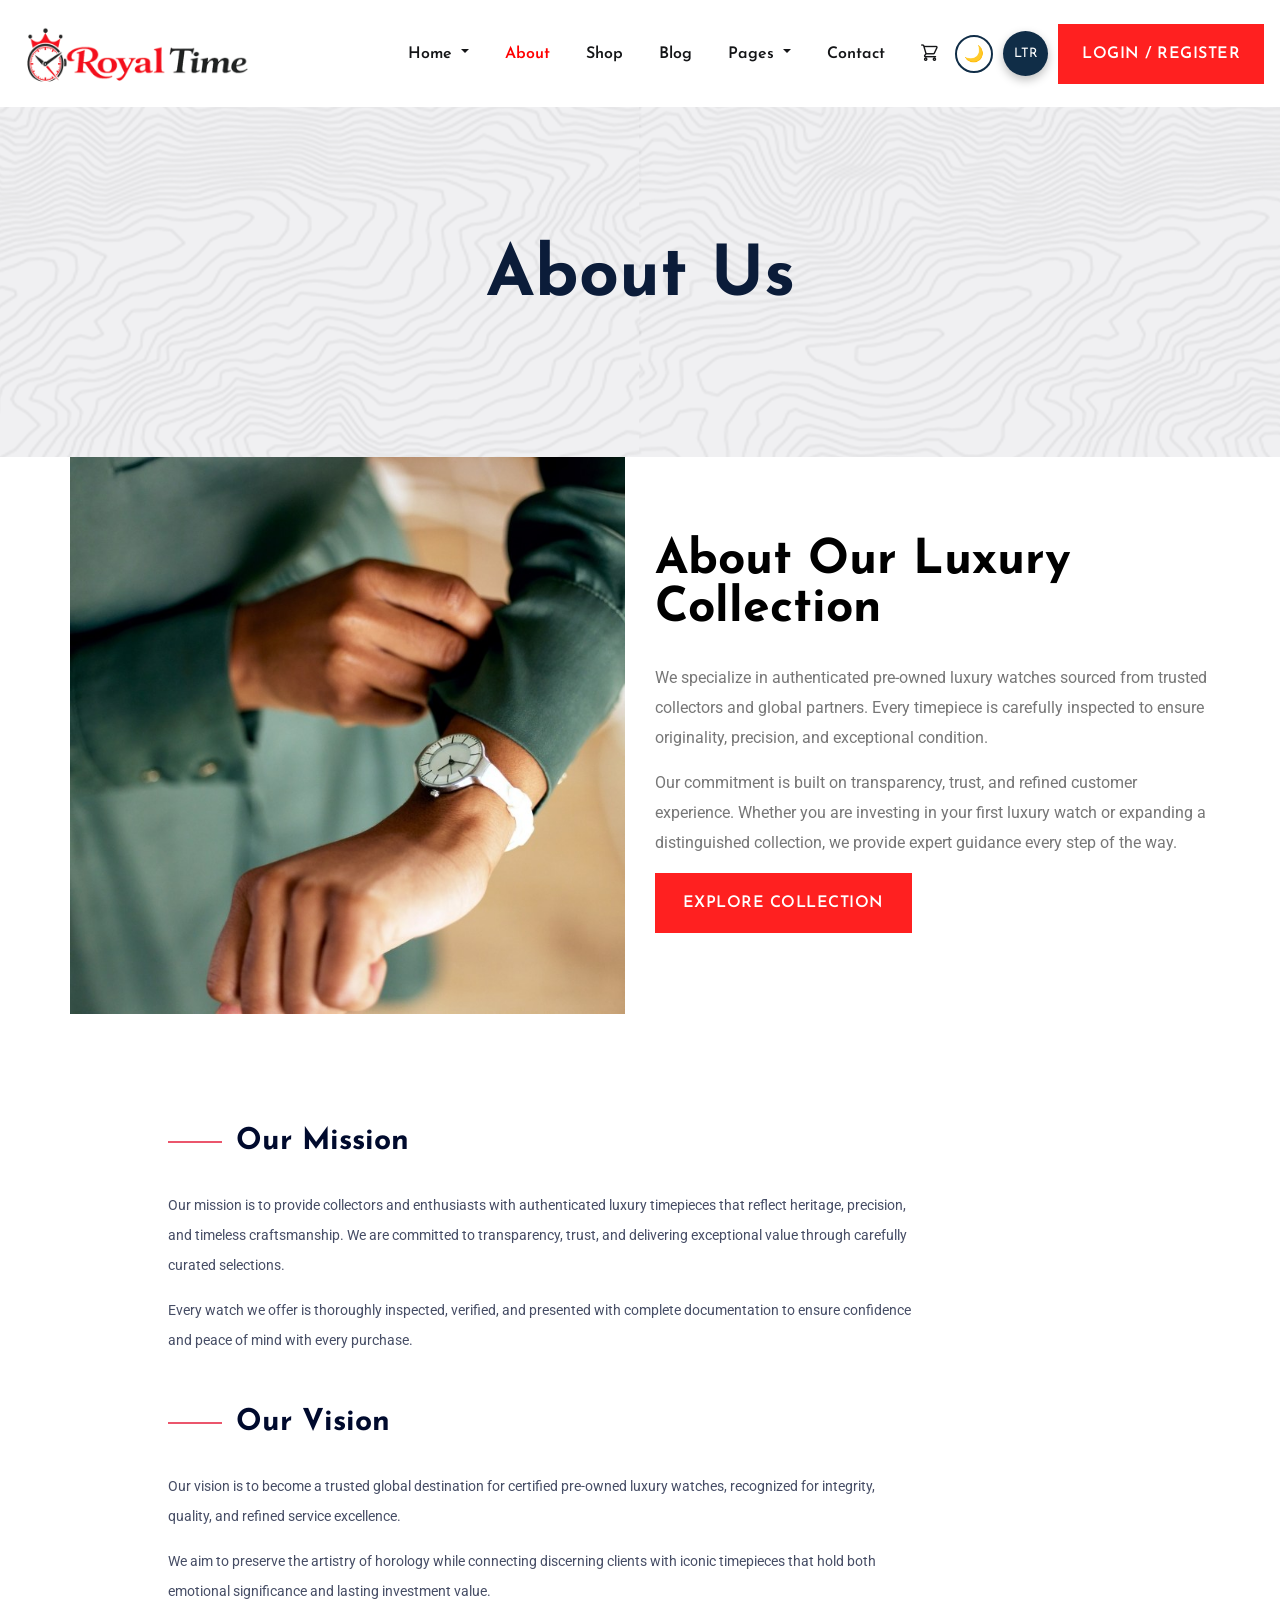
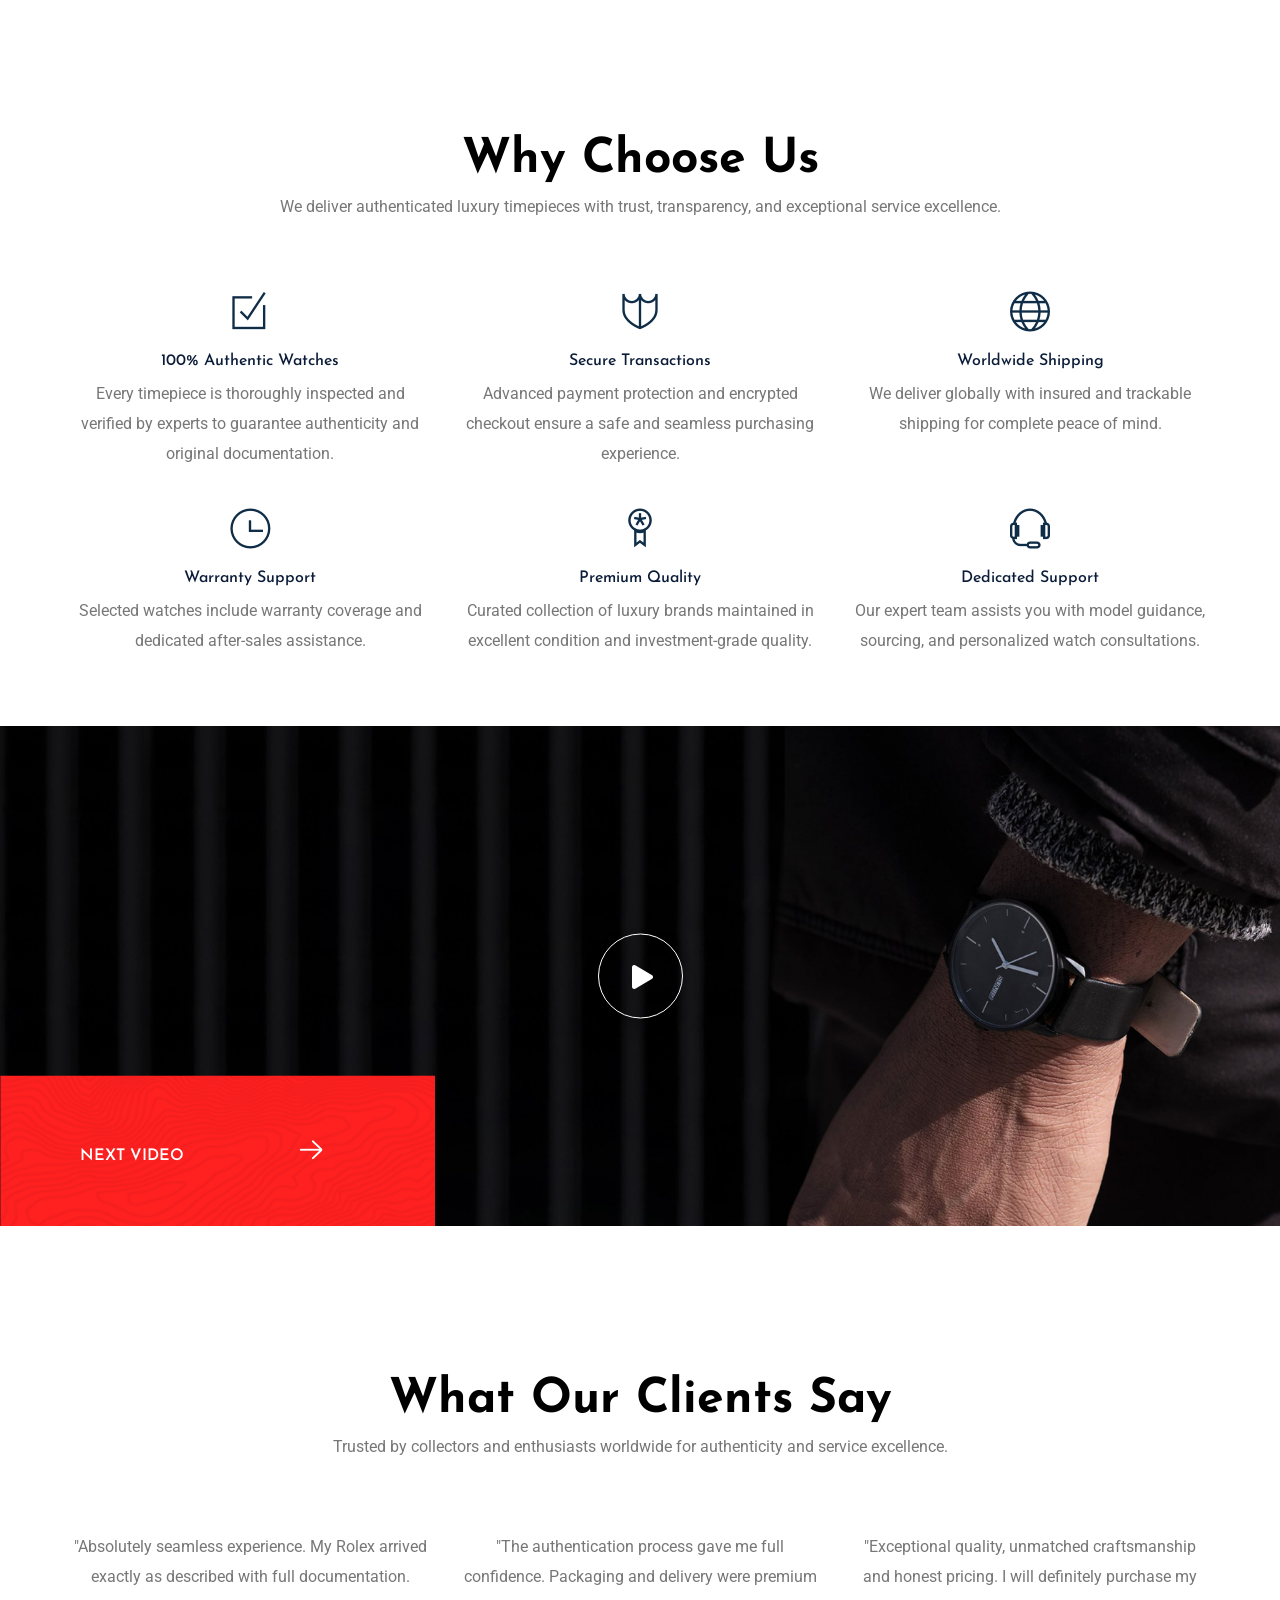
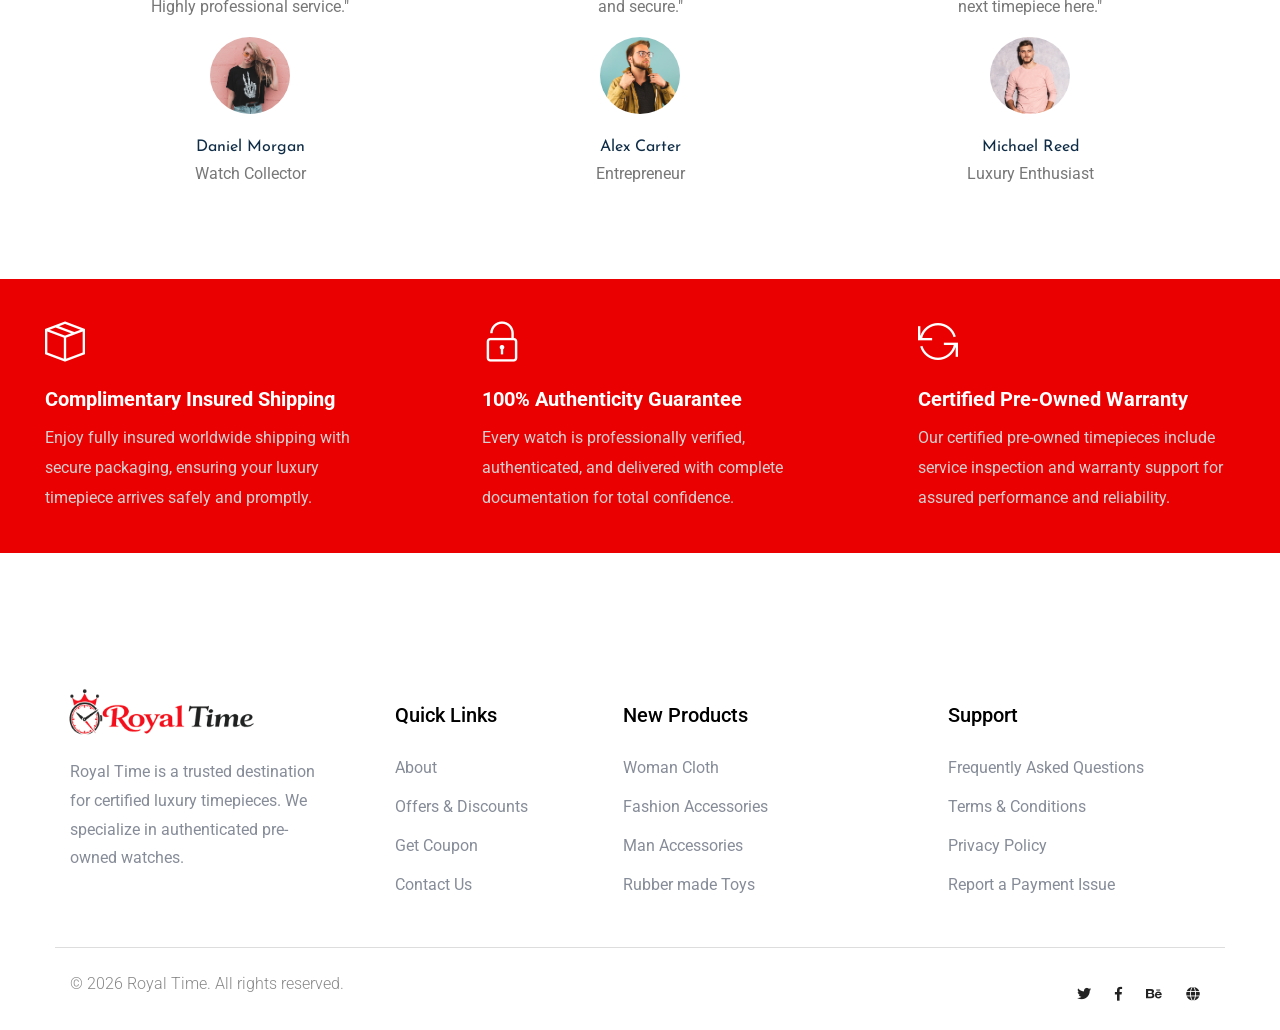
==== commit 1cb5ef37: "Initial commit — Royal Time luxury watch project Includes redesigned login/register pages with #FF20" ====
--- a/about.html
+++ b/about.html
@@ -73,26 +73,16 @@
           <li class="nav-item">
             <a href="about.html" class="nav-link active">About</a>
           </li>
-
-          <li class="nav-item dropdown">
-            <a class="nav-link dropdown-toggle" href="#" data-toggle="dropdown">
-              Shop
-            </a>
-            <ul class="dropdown-menu">
-              <li><a href="shop.html" class="dropdown-item">Shop</a></li>
-              <li><a href="product_details.html" class="dropdown-item">Product Details</a></li>
-            </ul>
-          </li>
-
-          <li class="nav-item dropdown">
-            <a class="nav-link dropdown-toggle" href="#" data-toggle="dropdown">
-              Blog
-            </a>
-            <ul class="dropdown-menu">
-              <li><a href="blog.html" class="dropdown-item">Blog</a></li>
-              <li><a href="blog-details.html" class="dropdown-item">Blog Details</a></li>
-            </ul>
-          </li>
+            <li class="nav-item">
+            <a href="shop.html" class="nav-link">Shop</a>
+          </li>
+
+            <li class="nav-item">
+            <a href="blog.html" class="nav-link">Blog</a>
+          </li>
+          
+
+          
           <li class="nav-item dropdown">
             <a class="nav-link dropdown-toggle" href="#" data-toggle="dropdown">
               Pages
@@ -122,7 +112,9 @@
 
           <!-- RTL Toggle -->
           <li class="nav-item">
-            <button id="rtl-toggle" class="rtl-btn ms-2">⇄</button>
+           <button id="rtl-toggle" class="rtl-btn" aria-label="Toggle RTL">
+  <span id="rtl-icon">LTR</span>
+</button>
           </li>
       </div>
 
--- a/assets/css/style.css
+++ b/assets/css/style.css
@@ -1,1080 +1,1137 @@
-@import url("https://fonts.googleapis.com/css?family=Josefin+Sans:200,300,400,500,600,700|Roboto:100,300,400,500,700&display=swap");.white-bg{background:#ffffff}.gray-bg{background:#f5f5f5}.gray-bg{background:#f7f7fd}.white-bg{background:#fff}.black-bg{background:#16161a}.theme-bg{background:#ff2020}.brand-bg{background:#f1f4fa}.testimonial-bg{background:#f9fafc}.white-color{color:#fff}.black-color{color:#16161a}.theme-color{color:#ff2020}.boxed-btn{background:#fff;color:#fff !important;display:inline-block;padding:18px 44px;font-family:"Josefin Sans",sans-serif;font-size:14px;font-weight:400;border:0;border:1px solid #ff2020;letter-spacing:3px;text-align:center;text-transform:uppercase;cursor:pointer}.boxed-btn:hover{background:#ff2020;color:#000 !important;border:1px solid #ff2020}.boxed-btn:focus{outline:none}.boxed-btn.large-width{width:220px}[data-overlay]{position:relative;background-size:cover;background-repeat:no-repeat;background-position:center center}[data-overlay]::before{position:absolute;left:0;top:0;right:0;bottom:0;content:""}[data-opacity="1"]::before{opacity:0.1}[data-opacity="2"]::before{opacity:0.2}[data-opacity="3"]::before{opacity:0.3}[data-opacity="4"]::before{opacity:0.4}[data-opacity="5"]::before{opacity:0.5}[data-opacity="6"]::before{opacity:0.6}[data-opacity="7"]::before{opacity:0.7}[data-opacity="8"]::before{opacity:0.8}[data-opacity="9"]::before{opacity:0.9}body{font-family:"Roboto",sans-serif;font-weight:normal;font-style:normal}h1,h2,h3,h4,h5,h6{font-family:"Josefin Sans",sans-serif;color:#0b1c39;margin-top:0px;font-style:normal;font-weight:500;text-transform:normal}p{font-family:"Roboto",sans-serif;color:#777;font-size:16px;line-height:30px;margin-bottom:15px;font-weight:normal}span{font-family:"Josefin Sans",sans-serif}.bg-img-1{background-image:url(../img/slider/slider-img-1.jpg)}.bg-img-2{background-image:url(../img/background-img/bg-img-2.jpg)}.cta-bg-1{background-image:url(../img/background-img/bg-img-3.jpg)}.img{max-width:100%;-webkit-transition:all .3s ease-out 0s;-moz-transition:all .3s ease-out 0s;-ms-transition:all .3s ease-out 0s;-o-transition:all .3s ease-out 0s;transition:all .3s ease-out 0s}.f-left{float:left}.f-right{float:right}.fix{overflow:hidden}.clear{clear:both}a,.button{-webkit-transition:all .3s ease-out 0s;-moz-transition:all .3s ease-out 0s;-ms-transition:all .3s ease-out 0s;-o-transition:all .3s ease-out 0s;transition:all .3s ease-out 0s}a:focus,.button:focus{text-decoration:none;outline:none}ul{list-style:none;margin:0;padding:0}a{color:#635c5c}a:hover{color:#fff}a:focus,a:hover,.portfolio-cat a:hover,.footer -menu li a:hover{text-decoration:none}a,button{color:#fff;outline:medium none}button:focus,input:focus,input:focus,textarea,textarea:focus{outline:0}.uppercase{text-transform:uppercase}input:focus::-moz-placeholder{opacity:0;-webkit-transition:.4s;-o-transition:.4s;transition:.4s}.capitalize{text-transform:capitalize}.theme-overlay{position:relative}.theme-overlay::before{background:#1696e7 none repeat scroll 0 0;content:"";height:100%;left:0;opacity:0.6;position:absolute;top:0;width:100%}.overlay{position:relative;z-index:0}.overlay::before{position:absolute;content:"";top:0;left:0;width:100%;height:100%;z-index:-1}.overlay2{position:relative;z-index:0}.overlay2::before{position:absolute;content:"";background-color:#2E2200;top:0;left:0;width:100%;height:100%;z-index:-1;opacity:0.5}.section-padding{padding-top:120px;padding-bottom:120px}.separator{border-top:1px solid #f2f2f2}.mb-90{margin-bottom:90px}@media (max-width: 767px){.mb-90{margin-bottom:30px}}@media (min-width: 768px) and (max-width: 991px){.mb-90{margin-bottom:45px}}.owl-carousel .owl-nav div{background:rgba(255,255,255,0.8) none repeat scroll 0 0;height:40px;left:20px;line-height:40px;font-size:22px;color:#646464;opacity:1;visibility:visible;position:absolute;text-align:center;top:50%;transform:translateY(-50%);transition:all 0.3s ease 0s;width:40px}.owl-carousel .owl-nav div.owl-next{left:auto;right:-30px}.owl-carousel .owl-nav div.owl-next i{position:relative;right:0;top:1px}.owl-carousel .owl-nav div.owl-prev i{position:relative;right:1px;top:0px}.owl-carousel:hover .owl-nav div{opacity:1;visibility:visible}.owl-carousel:hover .owl-nav div:hover{color:#fff;background:#ff3500}.btn{background:#ff2020;font-family:"Josefin Sans",sans-serif;text-transform:uppercase;color:#fff;font-size:16px;font-weight:600;letter-spacing:0.03em;padding:30px 28px;border-radius:0px;display:inline-block;line-height:0;cursor:pointer;margin-bottom:0;margin:10px;cursor:pointer;transition:color 0.4s linear;position:relative;z-index:1;-moz-user-select:none;border:0;overflow:hidden;margin:0}.btn::before{content:"";position:absolute;left:0;top:0;width:100%;height:100%;background:#4a4a4b;z-index:1;transition:transform 0.5s;transition-timing-function:ease;transform-origin:0 0;transition-timing-function:cubic-bezier(0.5, 1.6, 0.4, 0.7);transform:scaleX(0);border-radius:0px}.btn:hover::before{transform:scaleX(1);color:#fff !important;z-index:-1}.header-btn{padding:25px 28px !important}@media (min-width: 1200px) and (max-width: 1400px){.header-btn{padding:25px 21px !important}}.btn.focus,.btn:focus{outline:0;box-shadow:none}.hero-btn{padding:25px 29px;background:#4a4a4b}.hero-btn::before{background:#ff2020}.black-btn{background:#000;box-shadow:0px 20px 50px 0px rgba(22,22,22,0.2);transform:translateY(0px);cursor:pointer;display:inline-block;font-size:18px;font-weight:400;letter-spacing:1px;line-height:0;margin-bottom:0;padding:27px 44px;border-radius:25px}.black-btn:hover{box-shadow:0px 20px 50px 0px rgba(12,9,9,0.2);transform:translateY(-3px)}.shop1-btn{box-shadow:0px 20px 50px 0px rgba(37,119,253,0.2)}.border-btn{background:none;-moz-user-select:none;border:2px solid #ff2020;padding:18px 38px;margin:10px;text-transform:capitalize;color:#ff2020;cursor:pointer;display:inline-block;font-size:14px;font-weight:500;letter-spacing:1px;margin-bottom:0;border-radius:5px;position:relative;transition:color 0.4s linear;position:relative;overflow:hidden;margin:0}.border-btn::before{border:2px solid transparent;content:"";position:absolute;left:0;top:0;width:100%;height:100%;background:#ff2020;z-index:-1;transition:transform 0.5s;transition-timing-function:ease;transform-origin:0 0;transition-timing-function:cubic-bezier(0.5, 1.6, 0.4, 0.7);transform:scaleY(0)}.border-btn:hover::before{transform:scaleY(1);order:2px solid transparent}.border-btn.border-btn2{padding:17px 52px}.send-btn{background:#ff2020;color:#fff;font-size:14px;width:100%;height:55px;border:none;border-radius:5px;cursor:pointer;transition:color 0.4s linear;position:relative;overflow:hidden;z-index:1}.send-btn::before{border:2px solid transparent;content:"";position:absolute;left:0;top:0;width:100%;height:100%;background:#e6373d;color:#ff2020;z-index:-1;transition:transform 0.5s;transition-timing-function:ease;transform-origin:0 0;transition-timing-function:cubic-bezier(0.5, 1.6, 0.4, 0.7);transform:scaleX(0)}.send-btn:hover::before{transform:scaleY(1);order:2px solid transparent;color:red}.breadcrumb>.active{color:#888}#scrollUp{background:#ff2020;height:50px;width:50px;right:31px;bottom:18px;color:#fff;font-size:20px;text-align:center;border-radius:50%;line-height:48px;border:2px solid transparent}@media (max-width: 575px){#scrollUp{right:16px}}#scrollUp:hover{color:#fff}.sticky-bar{left:0;margin:auto;position:fixed;top:0;width:100%;-webkit-box-shadow:0 10px 15px rgba(25,25,25,0.1);box-shadow:0 10px 15px rgba(25,25,25,0.1);z-index:9999;-webkit-animation:300ms ease-in-out 0s normal none 1 running fadeInDown;animation:300ms ease-in-out 0s normal none 1 running fadeInDown;-webkit-box-shadow:0 10px 15px rgba(25,25,25,0.1);background:#fff}.mt-5{margin-top:5px}.mt-10{margin-top:10px}.mt-15{margin-top:15px}.mt-20{margin-top:20px}.mt-25{margin-top:25px}.mt-30{margin-top:30px}.mt-35{margin-top:35px}.mt-40{margin-top:40px}.mt-45{margin-top:45px}.mt-50{margin-top:50px}.mt-55{margin-top:55px}.mt-60{margin-top:60px}.mt-65{margin-top:65px}.mt-70{margin-top:70px}.mt-75{margin-top:75px}.mt-80{margin-top:80px}.mt-85{margin-top:85px}.mt-90{margin-top:90px}.mt-95{margin-top:95px}.mt-100{margin-top:100px}.mt-105{margin-top:105px}.mt-110{margin-top:110px}.mt-115{margin-top:115px}.mt-120{margin-top:120px}.mt-125{margin-top:125px}.mt-130{margin-top:130px}.mt-135{margin-top:135px}.mt-140{margin-top:140px}.mt-145{margin-top:145px}.mt-150{margin-top:150px}.mt-155{margin-top:155px}.mt-160{margin-top:160px}.mt-165{margin-top:165px}.mt-170{margin-top:170px}.mt-175{margin-top:175px}.mt-180{margin-top:180px}.mt-185{margin-top:185px}.mt-190{margin-top:190px}.mt-195{margin-top:195px}.mt-200{margin-top:200px}.mb-5{margin-bottom:5px}.mb-10{margin-bottom:10px}.mb-15{margin-bottom:15px}.mb-20{margin-bottom:20px}.mb-25{margin-bottom:25px}.mb-30{margin-bottom:30px}.mb-35{margin-bottom:35px}.mb-40{margin-bottom:40px}.mb-45{margin-bottom:45px}.mb-50{margin-bottom:50px}.mb-55{margin-bottom:55px}.mb-60{margin-bottom:60px}.mb-65{margin-bottom:65px}.mb-70{margin-bottom:70px}.mb-75{margin-bottom:75px}.mb-80{margin-bottom:80px}.mb-85{margin-bottom:85px}.mb-90{margin-bottom:90px}.mb-95{margin-bottom:95px}.mb-100{margin-bottom:100px}.mb-105{margin-bottom:105px}.mb-110{margin-bottom:110px}.mb-115{margin-bottom:115px}.mb-120{margin-bottom:120px}.mb-125{margin-bottom:125px}.mb-130{margin-bottom:130px}.mb-135{margin-bottom:135px}.mb-140{margin-bottom:140px}.mb-145{margin-bottom:145px}.mb-150{margin-bottom:150px}.mb-155{margin-bottom:155px}.mb-160{margin-bottom:160px}.mb-165{margin-bottom:165px}.mb-170{margin-bottom:170px}.mb-175{margin-bottom:175px}.mb-180{margin-bottom:180px}.mb-185{margin-bottom:185px}.mb-190{margin-bottom:190px}.mb-195{margin-bottom:195px}.mb-200{margin-bottom:200px}.ml-5{margin-left:5px}.ml-10{margin-left:10px}.ml-15{margin-left:15px}.ml-20{margin-left:20px}.ml-25{margin-left:25px}.ml-30{margin-left:30px}.ml-35{margin-left:35px}.ml-40{margin-left:40px}.ml-45{margin-left:45px}.ml-50{margin-left:50px}.ml-55{margin-left:55px}.ml-60{margin-left:60px}.ml-65{margin-left:65px}.ml-70{margin-left:70px}.ml-75{margin-left:75px}.ml-80{margin-left:80px}.ml-85{margin-left:85px}.ml-90{margin-left:90px}.ml-95{margin-left:95px}.ml-100{margin-left:100px}.ml-105{margin-left:105px}.ml-110{margin-left:110px}.ml-115{margin-left:115px}.ml-120{margin-left:120px}.ml-125{margin-left:125px}.ml-130{margin-left:130px}.ml-135{margin-left:135px}.ml-140{margin-left:140px}.ml-145{margin-left:145px}.ml-150{margin-left:150px}.ml-155{margin-left:155px}.ml-160{margin-left:160px}.ml-165{margin-left:165px}.ml-170{margin-left:170px}.ml-175{margin-left:175px}.ml-180{margin-left:180px}.ml-185{margin-left:185px}.ml-190{margin-left:190px}.ml-195{margin-left:195px}.ml-200{margin-left:200px}.mr-5{margin-right:5px}.mr-10{margin-right:10px}.mr-15{margin-right:15px}.mr-20{margin-right:20px}.mr-25{margin-right:25px}.mr-30{margin-right:30px}.mr-35{margin-right:35px}.mr-40{margin-right:40px}.mr-45{margin-right:45px}.mr-50{margin-right:50px}.mr-55{margin-right:55px}.mr-60{margin-right:60px}.mr-65{margin-right:65px}.mr-70{margin-right:70px}.mr-75{margin-right:75px}.mr-80{margin-right:80px}.mr-85{margin-right:85px}.mr-90{margin-right:90px}.mr-95{margin-right:95px}.mr-100{margin-right:100px}.mr-105{margin-right:105px}.mr-110{margin-right:110px}.mr-115{margin-right:115px}.mr-120{margin-right:120px}.mr-125{margin-right:125px}.mr-130{margin-right:130px}.mr-135{margin-right:135px}.mr-140{margin-right:140px}.mr-145{margin-right:145px}.mr-150{margin-right:150px}.mr-155{margin-right:155px}.mr-160{margin-right:160px}.mr-165{margin-right:165px}.mr-170{margin-right:170px}.mr-175{margin-right:175px}.mr-180{margin-right:180px}.mr-185{margin-right:185px}.mr-190{margin-right:190px}.mr-195{margin-right:195px}.mr-200{margin-right:200px}.pt-5{padding-top:5px}.pt-10{padding-top:10px}.pt-15{padding-top:15px}.pt-20{padding-top:20px}.pt-25{padding-top:25px}.pt-30{padding-top:30px}.pt-35{padding-top:35px}.pt-40{padding-top:40px}.pt-45{padding-top:45px}.pt-50{padding-top:50px}.pt-55{padding-top:55px}.pt-60{padding-top:60px}.pt-65{padding-top:65px}.pt-70{padding-top:70px}.pt-75{padding-top:75px}.pt-80{padding-top:80px}.pt-85{padding-top:85px}.pt-90{padding-top:90px}.pt-95{padding-top:95px}.pt-100{padding-top:100px}.pt-105{padding-top:105px}.pt-110{padding-top:110px}.pt-115{padding-top:115px}.pt-120{padding-top:120px}.pt-125{padding-top:125px}.pt-130{padding-top:130px}.pt-135{padding-top:135px}.pt-140{padding-top:140px}.pt-145{padding-top:145px}.pt-150{padding-top:150px}.pt-155{padding-top:155px}.pt-160{padding-top:160px}.pt-165{padding-top:165px}.pt-170{padding-top:170px}.pt-175{padding-top:175px}.pt-180{padding-top:180px}.pt-185{padding-top:185px}.pt-190{padding-top:190px}.pt-195{padding-top:195px}.pt-200{padding-top:200px}.pt-260{padding-top:260px}.pb-5{padding-bottom:5px}.pb-10{padding-bottom:10px}.pb-15{padding-bottom:15px}.pb-20{padding-bottom:20px}.pb-25{padding-bottom:25px}.pb-30{padding-bottom:30px}.pb-35{padding-bottom:35px}.pb-40{padding-bottom:40px}.pb-45{padding-bottom:45px}.pb-50{padding-bottom:50px}.pb-55{padding-bottom:55px}.pb-60{padding-bottom:60px}.pb-65{padding-bottom:65px}.pb-70{padding-bottom:70px}.pb-75{padding-bottom:75px}.pb-80{padding-bottom:80px}.pb-85{padding-bottom:85px}.pb-90{padding-bottom:90px}.pb-95{padding-bottom:95px}.pb-100{padding-bottom:100px}.pb-105{padding-bottom:105px}.pb-110{padding-bottom:110px}.pb-115{padding-bottom:115px}.pb-120{padding-bottom:120px}.pb-125{padding-bottom:125px}.pb-130{padding-bottom:130px}.pb-135{padding-bottom:135px}.pb-140{padding-bottom:140px}.pb-145{padding-bottom:145px}.pb-150{padding-bottom:150px}.pb-155{padding-bottom:155px}.pb-160{padding-bottom:160px}.pb-165{padding-bottom:165px}.pb-170{padding-bottom:170px}.pb-175{padding-bottom:175px}.pb-180{padding-bottom:180px}.pb-185{padding-bottom:185px}.pb-190{padding-bottom:190px}.pb-195{padding-bottom:195px}.pb-200{padding-bottom:200px}.pl-5{padding-left:5px}.pl-10{padding-left:10px}.pl-15{padding-left:15px}.pl-20{padding-left:20px}.pl-25{padding-left:25px}.pl-30{padding-left:30px}.pl-35{padding-left:35px}.pl-40{padding-left:40px}.pl-45{padding-left:45px}.pl-50{padding-left:50px}.pl-55{padding-left:55px}.pl-60{padding-left:60px}.pl-65{padding-left:65px}.pl-70{padding-left:70px}.pl-75{padding-left:75px}.pl-80{padding-left:80px}.pl-85{padding-left:85px}.pl-90{padding-left:90px}.pl-95{padding-left:95px}.pl-100{padding-left:100px}.pl-105{padding-left:105px}.pl-110{padding-left:110px}.pl-115{padding-left:115px}.pl-120{padding-left:120px}.pl-125{padding-left:125px}.pl-130{padding-left:130px}.pl-135{padding-left:135px}.pl-140{padding-left:140px}.pl-145{padding-left:145px}.pl-150{padding-left:150px}.pl-155{padding-left:155px}.pl-160{padding-left:160px}.pl-165{padding-left:165px}.pl-170{padding-left:170px}.pl-175{padding-left:175px}.pl-180{padding-left:180px}.pl-185{padding-left:185px}.pl-190{padding-left:190px}.pl-195{padding-left:195px}.pl-200{padding-left:200px}.pr-5{padding-right:5px}.pr-10{padding-right:10px}.pr-15{padding-right:15px}.pr-20{padding-right:20px}.pr-25{padding-right:25px}.pr-30{padding-right:30px}.pr-35{padding-right:35px}.pr-40{padding-right:40px}.pr-45{padding-right:45px}.pr-50{padding-right:50px}.pr-55{padding-right:55px}.pr-60{padding-right:60px}.pr-65{padding-right:65px}.pr-70{padding-right:70px}.pr-75{padding-right:75px}.pr-80{padding-right:80px}.pr-85{padding-right:85px}.pr-90{padding-right:90px}.pr-95{padding-right:95px}.pr-100{padding-right:100px}.pr-105{padding-right:105px}.pr-110{padding-right:110px}.pr-115{padding-right:115px}.pr-120{padding-right:120px}.pr-125{padding-right:125px}.pr-130{padding-right:130px}.pr-135{padding-right:135px}.pr-140{padding-right:140px}.pr-145{padding-right:145px}.pr-150{padding-right:150px}.pr-155{padding-right:155px}.pr-160{padding-right:160px}.pr-165{padding-right:165px}.pr-170{padding-right:170px}.pr-175{padding-right:175px}.pr-180{padding-right:180px}.pr-185{padding-right:185px}.pr-190{padding-right:190px}.pr-195{padding-right:195px}.pr-200{padding-right:200px}.bounce-animate{animation-name:float-bob;animation-duration:2s;animation-iteration-count:infinite;-moz-animation-name:float-bob;-moz-animation-duration:2s;-moz-animation-iteration-count:infinite;-moz-animation-timing-function:linear;-ms-animation-name:float-bob;-ms-animation-duration:2s;-ms-animation-iteration-count:infinite;-ms-animation-timing-function:linear;-o-animation-name:float-bob;-o-animation-duration:2s;-o-animation-iteration-count:infinite;-o-animation-timing-function:linear}@-webkit-keyframes float-bob{0%{-webkit-transform:translateY(10px);transform:translateY(-10px)}50%{-webkit-transform:translateY(-5px);transform:translateY(-5px)}100%{-webkit-transform:translateY(-10px);transform:translateY(-10px)}}.heartbeat{animation:heartbeat 1s infinite alternate}@-webkit-keyframes heartbeat{to{-webkit-transform:scale(1.03);transform:scale(1.03)}}.rotateme{-webkit-animation-name:rotateme;animation-name:rotateme;-webkit-animation-duration:30s;animation-duration:30s;-webkit-animation-iteration-count:infinite;animation-iteration-count:infinite;-webkit-animation-timing-function:linear;animation-timing-function:linear}@keyframes rotateme{from{-webkit-transform:rotate(0deg);transform:rotate(0deg)}to{-webkit-transform:rotate(360deg);transform:rotate(360deg)}}@-webkit-keyframes rotateme{from{-webkit-transform:rotate(0deg)}to{-webkit-transform:rotate(360deg)}}.preloader{background-color:#f7f7f7;width:100%;height:100%;position:fixed;top:0;left:0;right:0;bottom:0;z-index:999999;-webkit-transition:.6s;-o-transition:.6s;transition:.6s;margin:0 auto}.preloader .preloader-circle{width:100px;height:100px;position:relative;border-style:solid;border-width:1px;border-top-color:#ff2020;border-bottom-color:transparent;border-left-color:transparent;border-right-color:transparent;z-index:10;border-radius:50%;-webkit-box-shadow:0 1px 5px 0 rgba(35,181,185,0.15);box-shadow:0 1px 5px 0 rgba(35,181,185,0.15);background-color:#ffffff;-webkit-animation:zoom 2000ms infinite ease;animation:zoom 2000ms infinite ease;-webkit-transition:.6s;-o-transition:.6s;transition:.6s}.preloader .preloader-circle2{border-top-color:#0078ff}.preloader .preloader-img{position:absolute;top:50%;z-index:200;left:0;right:0;margin:0 auto;text-align:center;display:inline-block;-webkit-transform:translateY(-50%);-ms-transform:translateY(-50%);transform:translateY(-50%);padding-top:6px;-webkit-transition:.6s;-o-transition:.6s;transition:.6s}.preloader .preloader-img img{max-width:55px}.preloader .pere-text strong{font-weight:800;color:#dca73a;text-transform:uppercase}@-webkit-keyframes zoom{0%{-webkit-transform:rotate(0deg);transform:rotate(0deg);-webkit-transition:.6s;-o-transition:.6s;transition:.6s}100%{-webkit-transform:rotate(360deg);transform:rotate(360deg);-webkit-transition:.6s;-o-transition:.6s;transition:.6s}}@keyframes zoom{0%{-webkit-transform:rotate(0deg);transform:rotate(0deg);-webkit-transition:.6s;-o-transition:.6s;transition:.6s}100%{-webkit-transform:rotate(360deg);transform:rotate(360deg);-webkit-transition:.6s;-o-transition:.6s;transition:.6s}}.section-padding2{padding-top:200px;padding-bottom:200px}@media only screen and (min-width: 1200px) and (max-width: 1600px){.section-padding2{padding-top:200px;padding-bottom:200px}}@media only screen and (min-width: 992px) and (max-width: 1199px){.section-padding2{padding-top:200px;padding-bottom:200px}}@media only screen and (min-width: 768px) and (max-width: 991px){.section-padding2{padding-top:100px;padding-bottom:100px}}@media only screen and (min-width: 576px) and (max-width: 767px){.section-padding2{padding-top:50px;padding-bottom:50px}}@media (max-width: 575px){.section-padding2{padding-top:50px;padding-bottom:50px}}.padding-bottom{padding-bottom:250px}@media only screen and (min-width: 1200px) and (max-width: 1600px){.padding-bottom{padding-bottom:250px}}@media only screen and (min-width: 992px) and (max-width: 1199px){.padding-bottom{padding-bottom:150px}}@media only screen and (min-width: 768px) and (max-width: 991px){.padding-bottom{padding-bottom:40px}}@media only screen and (min-width: 576px) and (max-width: 767px){.padding-bottom{padding-bottom:10px}}@media (max-width: 575px){.padding-bottom{padding-bottom:10px}}.lf-padding{padding-left:60px;padding-right:60px}@media only screen and (min-width: 992px) and (max-width: 1199px){.lf-padding{padding-left:60px;padding-right:60px}}@media only screen and (min-width: 768px) and (max-width: 991px){.lf-padding{padding-left:30px;padding-right:30px}}@media only screen and (min-width: 576px) and (max-width: 767px){.lf-padding{padding-left:15px;padding-right:15px}}@media (max-width: 575px){.lf-padding{padding-left:15px;padding-right:15px}}.team-padding{padding-top:160px;padding-bottom:130px}@media only screen and (min-width: 1200px) and (max-width: 1600px){.team-padding{padding-top:160px;padding-bottom:130px}}@media only screen and (min-width: 992px) and (max-width: 1199px){.team-padding{padding-top:110px;padding-bottom:80px}}@media only screen and (min-width: 768px) and (max-width: 991px){.team-padding{padding-top:100px;padding-bottom:80px}}@media (max-width: 575px){.team-padding{padding-top:100px;padding-bottom:80px}}.section-padding30{padding-top:200px;padding-bottom:170px}@media only screen and (min-width: 1200px) and (max-width: 1600px){.section-padding30{padding-top:200px;padding-bottom:170px}}@media only screen and (min-width: 992px) and (max-width: 1199px){.section-padding30{padding-top:150px;padding-bottom:120px}}@media only screen and (min-width: 768px) and (max-width: 991px){.section-padding30{padding-top:100px;padding-bottom:70px}}@media only screen and (min-width: 576px) and (max-width: 767px){.section-padding30{padding-top:60px;padding-bottom:28px}}@media (max-width: 575px){.section-padding30{padding-top:60px;padding-bottom:28px}}.section-paddingt2{padding-bottom:170px}@media only screen and (min-width: 1200px) and (max-width: 1600px){.section-paddingt2{padding-bottom:170px}}@media only screen and (min-width: 992px) and (max-width: 1199px){.section-paddingt2{padding-bottom:120px}}@media only screen and (min-width: 768px) and (max-width: 991px){.section-paddingt2{padding-bottom:70px}}@media only screen and (min-width: 576px) and (max-width: 767px){.section-paddingt2{padding-bottom:28px}}@media (max-width: 575px){.section-paddingt2{padding-bottom:28px}}.section-padd-top30{padding-top:170px;padding-bottom:200px}@media only screen and (min-width: 1200px) and (max-width: 1600px){.section-padd-top30{padding-top:170px;padding-bottom:200px}}@media only screen and (min-width: 992px) and (max-width: 1199px){.section-padd-top30{padding-top:170px;padding-bottom:200px}}@media only screen and (min-width: 768px) and (max-width: 991px){.section-padd-top30{padding-top:100px;padding-bottom:160px}}@media only screen and (min-width: 576px) and (max-width: 767px){.section-padd-top30{padding-top:50px;padding-bottom:90px}}@media (max-width: 575px){.section-padd-top30{padding-top:35px;padding-bottom:90px}}.latest-padding{padding-top:190px;padding-bottom:135px}@media only screen and (min-width: 1200px) and (max-width: 1600px){.latest-padding{padding-top:190px;padding-bottom:135px}}@media only screen and (min-width: 992px) and (max-width: 1199px){.latest-padding{padding-top:190px;padding-bottom:135px}}@media only screen and (min-width: 768px) and (max-width: 991px){.latest-padding{padding-top:60px;padding-bottom:5px}}@media only screen and (min-width: 576px) and (max-width: 767px){.latest-padding{padding-top:60px;padding-bottom:5px}}@media (max-width: 575px){.latest-padding{padding-top:60px;padding-bottom:5px}}.footer-padding{padding-top:150px;padding-bottom:120px}@media only screen and (min-width: 1200px) and (max-width: 1600px){.footer-padding{padding-top:150px;padding-bottom:10px}}@media only screen and (min-width: 992px) and (max-width: 1199px){.footer-padding{padding-top:100px;padding-bottom:70px}}@media only screen and (min-width: 768px) and (max-width: 991px){.footer-padding{padding-top:100px;padding-bottom:70px}}@media only screen and (min-width: 576px) and (max-width: 767px){.footer-padding{padding-top:70px;padding-bottom:70px}}@media (max-width: 575px){.footer-padding{padding-top:70px;padding-bottom:70px}}.footer-padding2{padding-bottom:120px}@media only screen and (min-width: 1200px) and (max-width: 1600px){.footer-padding2{padding-bottom:120px}}@media only screen and (min-width: 992px) and (max-width: 1199px){.footer-padding2{padding-bottom:70px}}@media only screen and (min-width: 768px) and (max-width: 991px){.footer-padding2{padding-bottom:70px}}@media only screen and (min-width: 576px) and (max-width: 767px){.footer-padding2{padding-bottom:70px}}@media (max-width: 575px){.footer-padding2{padding-bottom:70px}}.message_submit_form:focus{outline:none}input:hover,input:focus{outline:none !important}.gray_bg{background-color:#f4f4f4}.section_padding{padding:200px 0px}@media only screen and (min-width: 992px) and (max-width: 1200px){.section_padding{padding:100px 0px}}@media only screen and (min-width: 768px) and (max-width: 991px){.section_padding{padding:70px 0px}}@media (max-width: 576px){.section_padding{padding:70px 0px}}@media only screen and (min-width: 480px) and (max-width: 767px){.section_padding{padding:70px 0px}}.single_padding_top{padding-top:200px !important}@media only screen and (min-width: 992px) and (max-width: 1200px){.single_padding_top{padding-top:70px !important}}@media only screen and (min-width: 768px) and (max-width: 991px){.single_padding_top{padding-top:70px !important}}@media (max-width: 576px){.single_padding_top{padding-top:70px !important}}@media only screen and (min-width: 480px) and (max-width: 767px){.single_padding_top{padding-top:100px !important}}.padding_top{padding-top:200px}@media only screen and (min-width: 992px) and (max-width: 1200px){.padding_top{padding-top:100px}}@media only screen and (min-width: 768px) and (max-width: 991px){.padding_top{padding-top:70px}}@media (max-width: 576px){.padding_top{padding-top:70px}}@media only screen and (min-width: 480px) and (max-width: 767px){.padding_top{padding-top:70px}}.padding_bottom{padding-bottom:200px}@media only screen and (min-width: 992px) and (max-width: 1200px){.padding_bottom{padding-bottom:100px}}@media only screen and (min-width: 768px) and (max-width: 991px){.padding_bottom{padding-bottom:70px}}@media (max-width: 576px){.padding_bottom{padding-bottom:70px}}@media only screen and (min-width: 480px) and (max-width: 767px){.padding_bottom{padding-bottom:70px}}.section_tittle{margin-bottom:80px}@media (max-width: 991px){.section_tittle{margin-bottom:20px}}@media only screen and (min-width: 992px) and (max-width: 1200px){.section_tittle{margin-bottom:40px}}.section_tittle h2{font-size:36px;color:#4B3049;line-height:27px;font-weight:700;position:relative;margin-bottom:28px}@media (max-width: 576px){.section_tittle h2{font-size:25px;line-height:35px;margin-bottom:15px}}@media only screen and (min-width: 480px) and (max-width: 767px){.section_tittle h2{font-size:25px;line-height:35px;margin-bottom:15px}}@media only screen and (min-width: 768px) and (max-width: 991px){.section_tittle h2{font-size:30px;line-height:40px;margin-bottom:15px}}@media only screen and (min-width: 992px) and (max-width: 1200px){.section_tittle h2{font-size:35px;line-height:40px}}.section_tittle p{color:#556172;text-transform:capitalize;line-height:30px;font-family:"Poppins",sans-serif}@media (max-width: 576px){.section_tittle p{margin-bottom:10px}}@media only screen and (min-width: 480px) and (max-width: 767px){.section_tittle p{margin-bottom:10px}}@media only screen and (min-width: 768px) and (max-width: 991px){.section_tittle p{margin-bottom:10px}}@media only screen and (min-width: 992px) and (max-width: 1200px){.section_tittle p{margin-bottom:10px}}.mb_110{margin-bottom:110px}@media (max-width: 576px){.mb_110{margin-bottom:220px}}.mt_130{margin-top:130px}@media (max-width: 576px){.mt_130{margin-top:70px}}@media only screen and (min-width: 480px) and (max-width: 767px){.mt_130{margin-top:70px}}@media only screen and (min-width: 768px) and (max-width: 991px){.mt_130{margin-top:70px}}@media only screen and (min-width: 992px) and (max-width: 1200px){.mt_130{margin-top:70px}}.mb_130{margin-bottom:140px}@media (max-width: 991px){.mb_130{margin-bottom:70px}}@media only screen and (min-width: 992px) and (max-width: 1200px){.mb_130{margin-bottom:100px}}.padding_less_40{margin-bottom:-50px}.z_index{z-index:9 !important;position:relative}@media only screen and (min-width: 1200px) and (max-width: 3640px){.container{max-width:1170px}}@media (max-width: 1200px){[class*="hero-ani-"]{display:none !important}}.form-control:focus{color:#495057;background-color:#fff;border-color:#ddd;outline:0;box-shadow:none}.pageination .page-link{border:0px solid transparent;font-weight:500;font-size:18px;color:#979797;padding:10px 8px}.pageination .page-link:hover{background-color:transparent;color:#000}.pageination i{font-size:12px}.sidebar_box_shadow{box-shadow:0px 10px 10px 0px rgba(153,153,153,0.1)}.border_top{border-top:1px solid #eee;max-width:1110px;margin:0 auto}.section_bg{background-color:#f4edf278}.section-bg{background-size:cover !important;background-repeat:no-repeat !important;background-position:center center !important}.white-bg{background:#ffffff}.gray-bg{background:#f5f5f5}.gray-bg{background:#f7f7fd}.white-bg{background:#fff}.black-bg{background:#16161a}.theme-bg{background:#ff2020}.brand-bg{background:#f1f4fa}.testimonial-bg{background:#f9fafc}.white-color{color:#fff}.black-color{color:#16161a}.theme-color{color:#ff2020}.header-area .main-header{padding:0px 120px}@media only screen and (min-width: 1200px) and (max-width: 1600px){.header-area .main-header{padding:0px 10px}}@media only screen and (min-width: 992px) and (max-width: 1199px){.header-area .main-header{padding:0px 10px}}@media only screen and (min-width: 768px) and (max-width: 991px){.header-area .main-header{padding:22px 0px}}@media only screen and (min-width: 576px) and (max-width: 767px){.header-area .main-header{padding:22px 0px}}@media (max-width: 575px){.header-area .main-header{padding:22px 0px}}.header-area .main-header .menu-wrapper{display:flex;align-content:center;justify-content:space-between;flex-wrap:wrap;align-items:center}.header-area .main-header .menu-wrapper .main-menu ul li{display:inline-block;position:relative;z-index:1}.header-area .main-header .menu-wrapper .main-menu ul li a{font-size:16px;font-family:"Josefin Sans",sans-serif;color:#141517;font-weight:600;padding:41px 21px;display:inline-block;text-transform:capitalize;display:block;-webkit-transition:all .3s ease-out 0s;-moz-transition:all .3s ease-out 0s;-ms-transition:all .3s ease-out 0s;-o-transition:all .3s ease-out 0s;transition:all .3s ease-out 0s}@media only screen and (min-width: 992px) and (max-width: 1199px){.header-area .main-header .menu-wrapper .main-menu ul li a{padding:41px 15px}}.header-area .main-header .menu-wrapper .main-menu ul li:hover>a{color:#ff2020}.header-area .main-header .menu-wrapper .main-menu ul li.hot{position:relative}.header-area .main-header .menu-wrapper .main-menu ul li.hot::before{position:absolute;content:"HOT";background:#ff003c;color:#fff;text-align:center;border-radius:8px;font-size:10px;top:19px;right:-13px;-webkit-transition:all .2s ease-out 0s;-moz-transition:all .2s ease-out 0s;-ms-transition:all .2s ease-out 0s;-o-transition:all .2s ease-out 0s;transition:all .2s ease-out 0s;box-shadow:0 2px 5px rgba(0,0,0,0.3);padding:3px 8px;text-transform:uppercase;letter-spacing:1px;font-weight:500}.header-area .main-header .menu-wrapper .main-menu ul li:hover>ul.submenu{visibility:visible;opacity:1;top:100%}.header-area .main-header .menu-wrapper .main-menu ul li:hover>ul.submenu::before{top:-8px}.header-area .main-header .menu-wrapper .main-menu ul ul.submenu{position:absolute;width:170px;background:#fff;left:0;top:90%;visibility:hidden;opacity:0;box-shadow:0 0 10px 3px rgba(0,0,0,0.05);padding:17px 0;border-top:3px solid #ff2020;border-radius:7px 7px 3px 3px;-webkit-transition:all .2s ease-out 0s;-moz-transition:all .2s ease-out 0s;-ms-transition:all .2s ease-out 0s;-o-transition:all .2s ease-out 0s;transition:all .2s ease-out 0s}.header-area .main-header .menu-wrapper .main-menu ul ul.submenu>li{margin-left:7px;display:block}.header-area .main-header .menu-wrapper .main-menu ul ul.submenu>li>a{padding:6px 10px !important;font-size:16px;color:#0b1c39;text-transform:capitalize}.header-area .main-header .menu-wrapper .main-menu ul ul.submenu>li>a:hover{color:#ff2020;background:none}.header-area .main-header .menu-wrapper .main-menu ul ul.submenu::before{border-style:solid;border-width:0 6px 6px 6px;border-color:transparent transparent red transparent;content:"";top:-5px;left:13%;position:absolute;transition:.3s;z-index:-1;overflow:hidden;-webkit-transition:all .3s ease-out 0s;-moz-transition:all .3s ease-out 0s;-ms-transition:all .3s ease-out 0s;-o-transition:all .3s ease-out 0s;transition:all .3s ease-out 0s}@media only screen and (min-width: 768px) and (max-width: 991px){.header-area .main-header .menu-wrapper .header-right{margin-right:82px}}@media only screen and (min-width: 576px) and (max-width: 767px){.header-area .main-header .menu-wrapper .header-right{margin-right:73px}}@media (max-width: 575px){.header-area .main-header .menu-wrapper .header-right{position:relative;bottom:-73px;z-index:3;right:5px}}.header-area .main-header .menu-wrapper .header-right ul{display:flex !important;justify-content:space-between}.header-area .main-header .menu-wrapper .header-right .nav-search{display:inline-block}.header-area .main-header .menu-wrapper .header-right span{color:#000000;font-size:16px;cursor:pointer;padding:31px 19px}.header-area .main-header .menu-wrapper .header-right span:hover{color:#ff2020}@media only screen and (min-width: 768px) and (max-width: 991px){.header-area .main-header .menu-wrapper .header-right span{padding:21px 19px}}@media (max-width: 575px){.header-area .main-header .menu-wrapper .header-right span{padding:6px 9px}}@media only screen and (min-width: 768px) and (max-width: 991px){.header-sticky.sticky-bar.sticky{padding:22px 0px}}@media (max-width: 575px){.header-sticky.sticky-bar.sticky .header-right{display:none}}.mobile_menu{position:absolute;right:0px;width:100%;z-index:99}.mobile_menu .slicknav_menu{background:transparent;margin-top:0px !important}.mobile_menu .slicknav_menu .slicknav_btn{top:-25px}.mobile_menu .slicknav_menu .slicknav_btn .slicknav_icon-bar{background-color:#ff2020 !important}.mobile_menu .slicknav_menu .slicknav_nav{margin-top:16px !important}.mobile_menu .slicknav_menu .slicknav_nav a:hover{background:transparent;color:#ff2020}.mobile_menu .slicknav_menu .slicknav_nav a{font-size:15px;padding:7px 10px}.mobile_menu .slicknav_menu .slicknav_nav .slicknav_item a{padding:0 !important}.search-model-box{display:none;position:fixed;width:100%;height:100%;left:0;top:0;background:#000;z-index:99999}.search-model-box .search-model-form{padding:0 15px}.search-model-box .search-model-form input{width:500px;font-size:40px;border:none;border-bottom:2px solid #333;background:none;color:#999}@media only screen and (min-width: 576px) and (max-width: 767px){.search-model-box .search-model-form input{width:251px;font-size:26px}}@media (max-width: 575px){.search-model-box .search-model-form input{width:251px;font-size:26px}}.search-model-box .search-close-btn{position:absolute;width:50px;height:50px;background:#333;color:#fff;text-align:center;border-radius:50%;font-size:28px;line-height:28px;top:30px;cursor:pointer;-webkit-transform:rotate(45deg);-ms-transform:rotate(45deg);transform:rotate(45deg);display:-webkit-box;display:-ms-flexbox;display:flex;-webkit-box-align:center;-ms-flex-align:center;align-items:center;-webkit-box-pack:center;-ms-flex-pack:center;justify-content:center}.slider-height{min-height:680px;background-repeat:no-repeat;background-position:center center;background-size:cover}@media only screen and (min-width: 1200px) and (max-width: 1600px){.slider-height{min-height:550px}}@media only screen and (min-width: 992px) and (max-width: 1199px){.slider-height{min-height:500px}}@media only screen and (min-width: 768px) and (max-width: 991px){.slider-height{min-height:500px}}@media only screen and (min-width: 576px) and (max-width: 767px){.slider-height{min-height:400px}}@media (max-width: 575px){.slider-height{min-height:430px}}.slider-height2{background-image:url(../img/hero/about_hero.png);min-height:350px;background-repeat:no-repeat;background-position:center center}@media (max-width: 575px){.slider-height2{min-height:260px}}.slider-area{overflow:hidden}.slider-area .hero__img{position:relative}@media (min-width: 1200px) and (max-width: 1400px){.slider-area .hero__img{left:-104px}}@media only screen and (min-width: 992px) and (max-width: 1199px){.slider-area .hero__img img{height:500px}}@media only screen and (min-width: 768px) and (max-width: 991px){.slider-area .hero__img img{height:500px}}@media only screen and (min-width: 576px) and (max-width: 767px){.slider-area .hero__img img{height:400px}}.slider-area .hero__caption{overflow:hidden}@media (max-width: 575px){.slider-area .hero__caption{padding-top:38px;padding-left:22px}}.slider-area .hero__caption h1{text-transform:normal;font-size:56px;font-weight:700;line-height:1.2;margin-bottom:26px}@media only screen and (min-width: 992px) and (max-width: 1199px){.slider-area .hero__caption h1{font-size:60px;line-height:1.2}}@media only screen and (min-width: 768px) and (max-width: 991px){.slider-area .hero__caption h1{font-size:50px;line-height:1.2}}@media only screen and (min-width: 576px) and (max-width: 767px){.slider-area .hero__caption h1{font-size:35px;line-height:1.2;margin-bottom:26px}}@media (max-width: 575px){.slider-area .hero__caption h1{font-size:33px;line-height:1.2;margin-bottom:26px}}.slider-area .hero__caption p{font-size:17px;line-height:1.6;font-weight:400;margin-bottom:39px;color:#212025;margin-bottom:60px;padding-right:50px}@media only screen and (min-width: 576px) and (max-width: 767px){.slider-area .hero__caption p{padding-right:0px;margin-bottom:30px}}@media (max-width: 575px){.slider-area .hero__caption p{margin-bottom:30px;padding-right:0px;margin-bottom:30px}}.slider-area .hero-cap h2{font-size:70px;font-weight:700;text-transform:capitalize}@media (max-width: 575px){.slider-area .hero-cap h2{font-size:28px}}.slide-bg{background:#f0f0f2}.slider-active button.slick-arrow{position:absolute;top:50%;left:80px;-webkit-transform:translateY(-50%);-ms-transform:translateY(-50%);transform:translateY(-50%);background:none;border:0;padding:0;z-index:2;opacity:0;visibility:hidden;height:60px;width:60px;border-radius:50%;cursor:pointer;background:#ff2020;-webkit-transition:.4s;-o-transition:.4s;transition:.4s}.slider-active button.slick-arrow i{font-size:20px;line-height:60px}.slider-active button.slick-next{left:auto;right:80px}.slider-active button.slick-arrow .secondary-img{right:26px}.slider-active button:hover img{opacity:0}.slider-active button:hover .secondary-img{opacity:1}.slider-active:hover button.slick-prev{left:100px}@media only screen and (min-width: 1200px) and (max-width: 1600px){.slider-active:hover button.slick-prev{left:20px}}@media only screen and (min-width: 992px) and (max-width: 1199px){.slider-active:hover button.slick-prev{left:auto;right:10px}}.slider-active:hover button.slick-next{right:100px}@media only screen and (min-width: 1200px) and (max-width: 1600px){.slider-active:hover button.slick-next{right:20px}}.slider-active:hover button{opacity:1;visibility:visible}.slider-active button:hover{background:#002d5b}.slider-active .secondary-img{position:absolute;opacity:0}.single-new-pro .product-img{overflow:hidden;margin-bottom:30px}.single-new-pro .product-img img{width:100%;transform:scale(1);-webkit-transition:all .4s ease-out 0s;-moz-transition:all .4s ease-out 0s;-ms-transition:all .4s ease-out 0s;-o-transition:all .4s ease-out 0s;transition:all .4s ease-out 0s}.single-new-pro .product-caption h3 a{color:#444444;font-weight:700;font-size:24px;margin-bottom:12px}@media only screen and (min-width: 576px) and (max-width: 767px){.single-new-pro .product-caption h3 a{font-size:17px}}@media (max-width: 575px){.single-new-pro .product-caption h3 a{font-size:20px}}.single-new-pro .product-caption span{color:#ff2020;font-size:18px;font-weight:500;display:block}.single-new-pro:hover .product-img img{transform:scale(1.04)}.gallery-area .single-gallery{position:relative;overflow:hidden}.gallery-area .single-gallery::before{position:absolute;top:0;left:0;right:0;height:100%;width:100%;content:"";background-color:rgba(1,10,28,0.3);opacity:0;z-index:1;-webkit-transition:all .4s ease-out 0s;-moz-transition:all .4s ease-out 0s;-ms-transition:all .4s ease-out 0s;-o-transition:all .4s ease-out 0s;transition:all .4s ease-out 0s}.gallery-area .single-gallery:hover::before{opacity:1;visibility:visible}.gallery-area .single-gallery .gallery-img{transform:scale(1.06);-webkit-transition:all .4s ease-out 0s;-moz-transition:all .4s ease-out 0s;-ms-transition:all .4s ease-out 0s;-o-transition:all .4s ease-out 0s;transition:all .4s ease-out 0s}.gallery-area .single-gallery .big-img{position:relative;height:690px;background-size:cover;background-repeat:no-repeat}.gallery-area .single-gallery .small-img{position:relative;height:330px;background-size:cover;background-repeat:no-repeat}.single-gallery:hover .gallery-img{transform:scale(1)}.popular-items .single-popular-items .popular-img{overflow:hidden;border-bottom:3px solid #ff2020;margin-bottom:19px;position:relative}.popular-items .single-popular-items .popular-img img{width:100%}.popular-items .single-popular-items .popular-img .img-cap{position:absolute;bottom:-20%;width:100%;opacity:0;visibility:hidden;-webkit-transition:all .4s ease-out 0s;-moz-transition:all .4s ease-out 0s;-ms-transition:all .4s ease-out 0s;-o-transition:all .4s ease-out 0s;transition:all .4s ease-out 0s}.popular-items .single-popular-items .popular-img .img-cap span{color:#fff;background:#f81f1f;padding:20px 0;display:block;cursor:pointer}.popular-items .single-popular-items .popular-img .favorit-items{position:absolute;top:12px;right:20px;opacity:0;visibility:hidden;-webkit-transition:all .4s ease-out 0s;-moz-transition:all .4s ease-out 0s;-ms-transition:all .4s ease-out 0s;-o-transition:all .4s ease-out 0s;transition:all .4s ease-out 0s}.popular-items .single-popular-items .popular-img .favorit-items span{color:#333333;font-size:30px;cursor:pointer}.popular-items .single-popular-items .popular-caption h3 a{color:#444444;font-weight:700;font-size:24px;margin-bottom:12px}@media only screen and (min-width: 576px) and (max-width: 767px){.popular-items .single-popular-items .popular-caption h3 a{font-size:17px}}@media (max-width: 575px){.popular-items .single-popular-items .popular-caption h3 a{font-size:20px}}.popular-items .single-popular-items .popular-caption span{color:#444444;font-size:18px;font-weight:500;display:block}.popular-items .nav-tabs{margin-bottom:15px;padding-bottom:0px;position:relative;border:0;display:flex;justify-content:center}.popular-items .nav-tabs .nav-link{border:0;border-bottom:2px solid transparent}@media (max-width: 575px){.popular-items .nav-tabs .nav-link{padding:.5rem .6rem}}.popular-items .nav-tabs .nav-item{padding-bottom:10px;display:block;color:#1b1b1b;text-transform:capitalize;font-size:16px}.popular-items .nav-tabs .nav-item.show .nav-link,.popular-items .nav-tabs .nav-link.active{background:none;border-bottom:2px solid #ff5757;z-index:5;position:relative}.popular-items .nice-select{background-color:#f2f2f2;border-radius:30px;border:none;color:#333333;height:31px;line-height:31px;padding-right:47px}.popular-items .nice-select::after{border-bottom:1px solid #333333;border-right:1px solid #333333;height:7px;width:7px;margin-top:-4px;right:17px}.popular-items .nice-select .list{background-color:#fff;border-radius:0;width:100%}.single-popular-items:hover .popular-img .img-cap{bottom:0;opacity:1;visibility:visible}.single-popular-items:hover .popular-img .favorit-items{opacity:1;visibility:visible}.video-area{background-image:url(../img/gallery//sectin_bg1.png);width:100%;height:500px;background-size:cover;background-repeat:no-repeat;display:flex;align-items:center;position:relative}@media only screen and (min-width: 992px) and (max-width: 1199px){.video-area{height:400px}}@media only screen and (min-width: 768px) and (max-width: 991px){.video-area{height:400px}}@media only screen and (min-width: 576px) and (max-width: 767px){.video-area{height:320px}}@media (max-width: 575px){.video-area{height:400px}}.video-area::before{position:absolute;top:0;left:0;right:0;height:100%;width:100%;content:"";background-color:rgba(2,5,12,0.5);opacity:0;z-index:0;-webkit-transition:all .4s ease-out 0s;-moz-transition:all .4s ease-out 0s;-ms-transition:all .4s ease-out 0s;-o-transition:all .4s ease-out 0s;transition:all .4s ease-out 0s}.video-area .play-btn{position:absolute;top:50%;left:0;transform:translateY(-50%);right:0;text-align:center}.video-area .play-btn a{width:85px;height:85px;display:inline-block;line-height:85px;text-align:center;color:#fff;border-radius:50%;font-size:24px;box-shadow:0px 8px 16px 0px rgba(0,0,0,0.2);padding-left:5px;padding-top:1px;border:1px solid #fff;transform:scale(1)}.video-area .play-btn a:hover{background:#fff;color:#ff2020;border:1px solid transparent}.video-area:hover::before{opacity:1}.video-area:hover .play-btn a{transform:scale(1.1)}.thumb-content-box{position:absolute;bottom:0px;left:0px;z-index:2;width:34%}@media only screen and (min-width: 992px) and (max-width: 1199px){.thumb-content-box{width:28%}}@media only screen and (min-width: 768px) and (max-width: 991px){.thumb-content-box{width:32%}}@media only screen and (min-width: 576px) and (max-width: 767px){.thumb-content-box{width:40%}}@media (max-width: 575px){.thumb-content-box{width:60%}}.thumb-content-box .thumb-content{position:absolute;bottom:0;align-items:end;background-image:url(../img/gallery/vidoe_more.png);background-size:cover;background-repeat:no-repeat;display:flex;justify-content:space-between;padding:60px 143px 60px 80px;width:100%;line-height:1}@media only screen and (min-width: 992px) and (max-width: 1199px){.thumb-content-box .thumb-content{padding:21px 56px 25px 9px}}@media only screen and (min-width: 768px) and (max-width: 991px){.thumb-content-box .thumb-content{padding:21px 56px 25px 9px}}@media only screen and (min-width: 576px) and (max-width: 767px){.thumb-content-box .thumb-content{padding:11px 49px 14px 9px}}@media (max-width: 575px){.thumb-content-box .thumb-content{padding:11px 49px 14px 9px}}.thumb-content-box .thumb-content h3{color:#ffffff;font-weight:600;font-size:16px;margin:0;text-transform:uppercase}.thumb-content-box .thumb-content a{color:#fff;display:block;position:relative;right:-34px;font-size:30px}.watch-area .watch-details h2{color:#000;font-size:56px;font-weight:700;line-height:1;margin-bottom:40px}@media only screen and (min-width: 992px) and (max-width: 1199px){.watch-area .watch-details h2{font-size:46px}}@media only screen and (min-width: 768px) and (max-width: 991px){.watch-area .watch-details h2{font-size:33px}}@media only screen and (min-width: 576px) and (max-width: 767px){.watch-area .watch-details h2{font-size:29px}}@media (max-width: 575px){.watch-area .watch-details h2{font-size:29px}}.watch-area .watch-details P{margin-bottom:50px;font-size:17px}@media only screen and (min-width: 768px) and (max-width: 991px){.watch-area .watch-details P{font-size:16px}}.watch-area .choice-watch-img img{width:100%}.padding-130{padding-bottom:130px}@media only screen and (min-width: 992px) and (max-width: 1199px){.padding-130{padding-bottom:120px}}@media only screen and (min-width: 768px) and (max-width: 991px){.padding-130{padding-bottom:100px}}@media only screen and (min-width: 576px) and (max-width: 767px){.padding-130{padding-bottom:0px}}@media (max-width: 575px){.padding-130{padding-bottom:0px}}.shop-method-area .method-wrapper{background:#ea0000}.shop-method-area .method-wrapper .single-method{padding:43px 20px 0 45px}.shop-method-area .method-wrapper .single-method i{font-size:40px;color:#ffff;margin-bottom:25px;display:block}.shop-method-area .method-wrapper .single-method h6{color:#fff;font-size:20px;font-weight:700;line-height:1.2;margin-bottom:12px;font-family:"Roboto",sans-serif}.shop-method-area .method-wrapper .single-method p{font-size:16px;color:#d3d1d1}.category-area{padding-left:45px;padding-right:45px}@media only screen and (min-width: 992px) and (max-width: 1199px){.category-area{padding-left:0px;padding-right:0px}}@media (max-width: 575px){.category-area{padding-left:0px;padding-right:0px}}.category-area .single-category .category-img{position:relative}.category-area .single-category .category-img img{width:100%;border-radius:6px}.category-area .single-category .category-img .category-caption{position:absolute;top:50%;transform:translateY(-50%);right:52px}@media only screen and (min-width: 1200px) and (max-width: 1600px){.category-area .single-category .category-img .category-caption{right:13px}}@media (max-width: 575px){.category-area .single-category .category-img .category-caption{right:13px}}.category-area .single-category .category-img .category-caption h2{color:#1f1f1f;text-transform:capitalize;font-size:40px;font-weight:700;line-height:1.1;text-transform:capitalize;margin-bottom:13px}@media only screen and (min-width: 1200px) and (max-width: 1600px){.category-area .single-category .category-img .category-caption h2{font-size:26px}}@media (max-width: 575px){.category-area .single-category .category-img .category-caption h2{font-size:22px;margin-bottom:0px}}.category-area .single-category .category-img .category-caption .best a{color:#000000;text-transform:capitalize;font-size:16px;font-weight:500;line-height:1.1;text-transform:capitalize;background:#ffce25;padding:13px 24px;border-radius:30px;display:inline-block}@media only screen and (min-width: 1200px) and (max-width: 1600px){.category-area .single-category .category-img .category-caption .best a{padding:13px 15px}}@media (max-width: 575px){.category-area .single-category .category-img .category-caption .best a{padding:13px 15px;font-size:12px}}.category-area .single-category .category-img .category-caption .collection{display:block;color:#0071fe;text-transform:capitalize;font-size:30px;line-height:1.1;text-transform:capitalize;font-weight:600;text-shadow:0px -3px 0px #fff;margin-top:-8px}@media only screen and (min-width: 1200px) and (max-width: 1600px){.category-area .single-category .category-img .category-caption .collection{font-size:23px}}@media (max-width: 575px){.category-area .single-category .category-img .category-caption .collection{font-size:20px}}.category-area .single-category .category-img .category-caption p{color:#000000}.section-tittle h2{color:#000;font-size:48px;font-weight:700;line-height:1}@media only screen and (min-width: 768px) and (max-width: 991px){.section-tittle h2{font-size:37px}}@media (max-width: 575px){.section-tittle h2{font-size:33px}}.best-product-area{position:relative}.best-product-area .shape{position:absolute;right:145px;bottom:64px;opacity:.8}@media only screen and (min-width: 992px) and (max-width: 1199px){.best-product-area .shape{right:84px;bottom:18px}}@media only screen and (min-width: 768px) and (max-width: 991px){.best-product-area .shape{right:84px;bottom:18px}}.best-product-area .bg-height{background-repeat:no-repeat;width:100%;background-size:cover}.best-product-area .best-product-caption{padding-top:150px;padding-bottom:130px}@media only screen and (min-width: 992px) and (max-width: 1199px){.best-product-area .best-product-caption{padding-top:150px;padding-bottom:130px}}@media only screen and (min-width: 768px) and (max-width: 991px){.best-product-area .best-product-caption{padding-top:80px;padding-bottom:75px}}@media only screen and (min-width: 576px) and (max-width: 767px){.best-product-area .best-product-caption{padding-top:80px;padding-bottom:75px}}@media (max-width: 575px){.best-product-area .best-product-caption{padding-top:80px;padding-bottom:75px}}.best-product-area .best-product-caption h2{color:#000;font-size:55px;font-weight:700;line-height:1.3;margin-bottom:19px}@media only screen and (min-width: 992px) and (max-width: 1199px){.best-product-area .best-product-caption h2{font-size:45px}}@media only screen and (min-width: 768px) and (max-width: 991px){.best-product-area .best-product-caption h2{font-size:45px}}@media only screen and (min-width: 576px) and (max-width: 767px){.best-product-area .best-product-caption h2{font-size:22px}}@media (max-width: 575px){.best-product-area .best-product-caption h2{font-size:21px}}.best-product-area .best-product-caption p{color:#373b41;font-size:20px;margin-bottom:55px}@media only screen and (min-width: 768px) and (max-width: 991px){.best-product-area .best-product-caption p{font-size:17px}}@media only screen and (min-width: 576px) and (max-width: 767px){.best-product-area .best-product-caption p{font-size:17px}}@media (max-width: 575px){.best-product-area .best-product-caption p{font-size:17px}}.best-product-area .product-man{left:9%;bottom:0;z-index:1}.best-product-area .vertical-text span{text-orientation:150deg;writing-mode:vertical-lr;writing-mode:vertical-lr;transform:rotate(180deg);font-size:117px;font-family:"Roboto",sans-serif;font-weight:700;text-transform:uppercase;-webkit-text-stroke:1px #e6dfc6;-webkit-text-fill-color:transparent;position:relative;z-index:0}.best-collection-area .best-left-cap h2{color:#000;font-size:45px;font-weight:700;line-height:1.3;margin-bottom:19px}@media only screen and (min-width: 992px) and (max-width: 1199px){.best-collection-area .best-left-cap h2{font-size:33px}}@media only screen and (min-width: 768px) and (max-width: 991px){.best-collection-area .best-left-cap h2{font-size:33px}}@media only screen and (min-width: 576px) and (max-width: 767px){.best-collection-area .best-left-cap h2{font-size:33px}}@media (max-width: 575px){.best-collection-area .best-left-cap h2{font-size:33px}}.best-collection-area .best-left-cap p{color:#373b41;font-size:20px;margin-bottom:55px}.best-collection-area .best-left-img{padding-top:130px}@media only screen and (min-width: 768px) and (max-width: 991px){.best-collection-area .best-left-img{padding-top:30px}}@media only screen and (min-width: 576px) and (max-width: 767px){.best-collection-area .best-left-img{padding-top:30px}}@media (max-width: 575px){.best-collection-area .best-left-img{padding-top:30px}}.best-collection-area .best-right-cap{float:right}.best-collection-area .best-right-cap .best-single{display:flex;align-items:end}.best-collection-area .best-right-cap .best-single .single-cap{text-align:right}.best-collection-area .best-right-cap .best-single .single-cap.active{background:#ff2020;padding:10px 30px;border-radius:10px}.best-collection-area .best-right-cap .best-single .single-cap.active h4{color:#fff;font-family:"Roboto",sans-serif}.best-collection-area .best-right-cap .best-single .single-cap h4{color:#000000;font-size:18px;line-height:1.6;font-family:"Roboto",sans-serif}.best-collection-area .best-right-cap .best-single .single-img{padding-left:25px}.latest-height{height:400px;background-repeat:no-repeat;background-size:cover}.latest-wrapper .latest-area{position:relative}.latest-wrapper .latest-area .latest-caption{position:relative;z-index:1}.latest-wrapper .latest-area .latest-caption h2{color:#000;font-size:45px;font-weight:700;line-height:1.3;margin-bottom:19px}@media only screen and (min-width: 992px) and (max-width: 1199px){.latest-wrapper .latest-area .latest-caption h2{font-size:36px}}@media only screen and (min-width: 768px) and (max-width: 991px){.latest-wrapper .latest-area .latest-caption h2{font-size:35px}}@media only screen and (min-width: 576px) and (max-width: 767px){.latest-wrapper .latest-area .latest-caption h2{font-size:29px}}@media (max-width: 575px){.latest-wrapper .latest-area .latest-caption h2{font-size:27px}}.latest-wrapper .latest-area .latest-caption p{color:#373b41;font-size:20px;margin-bottom:55px}.latest-wrapper .latest-area .latest-subscribe form{position:relative}.latest-wrapper .latest-area .latest-subscribe form input{height:60px;width:100%;padding:10px 32px;border:1px solid #fff;border-radius:30px}@media (max-width: 575px){.latest-wrapper .latest-area .latest-subscribe form input{padding:10px 17px}}@media only screen and (min-width: 576px) and (max-width: 767px){.latest-wrapper .latest-area .latest-subscribe form input{padding:10px 17px}}.latest-wrapper .latest-area .latest-subscribe form button{padding:20px 47px;background:#ff2020;font-size:14px;font-weight:300;position:absolute;right:0;border:0;cursor:pointer;top:0;color:#fff;border-radius:30px}@media only screen and (min-width: 768px) and (max-width: 991px){.latest-wrapper .latest-area .latest-subscribe form button{padding:20px 33px}}@media (max-width: 575px){.latest-wrapper .latest-area .latest-subscribe form button{padding:20px 14px}}@media only screen and (min-width: 576px) and (max-width: 767px){.latest-wrapper .latest-area .latest-subscribe form button{padding:20px 14px}}.latest-wrapper .latest-area .man-shape{position:absolute;left:34px;bottom:-77px}@media only screen and (min-width: 1200px) and (max-width: 1600px){.latest-wrapper .latest-area .man-shape{display:none}}@media only screen and (min-width: 992px) and (max-width: 1199px){.latest-wrapper .latest-area .man-shape{display:none}}@media only screen and (min-width: 768px) and (max-width: 991px){.latest-wrapper .latest-area .man-shape{display:none}}@media only screen and (min-width: 576px) and (max-width: 767px){.latest-wrapper .latest-area .man-shape{display:none}}@media (max-width: 575px){.latest-wrapper .latest-area .man-shape{display:none}}.gallery-wrapper .gallery-area .gallery-items{display:flex;width:20%}@media only screen and (min-width: 768px) and (max-width: 991px){.gallery-wrapper .gallery-area .gallery-items{width:50%}}@media only screen and (min-width: 576px) and (max-width: 767px){.gallery-wrapper .gallery-area .gallery-items{width:50%}}@media (max-width: 575px){.gallery-wrapper .gallery-area .gallery-items{width:50%}}.footer-area .footer-logo{}.footer-area .footer-pera p{color:#868c98;font-size:16px;margin-bottom:50px;line-height:1.8}.footer-area .footer-pera.footer-pera2 p{padding:0}.footer-area .footer-tittle h4{color:#000;font-size:20px;margin-bottom:29px;font-weight:500;text-transform:capitalize;font-family:"Roboto",sans-serif}.footer-area .footer-tittle ul li{color:#012f5f;margin-bottom:15px}.footer-area .footer-tittle ul li a{color:#868c98;font-weight:normal;font-size:16px}.footer-area .footer-tittle ul li a:hover{color:#ff2020;padding-left:5px}.footer-copy-right{padding-top:20px}@media only screen and (min-width: 768px) and (max-width: 991px){.footer-copy-right{padding-top:0px;float:left}}@media only screen and (min-width: 576px) and (max-width: 767px){.footer-copy-right{padding-top:0px;float:left}}@media (max-width: 575px){.footer-copy-right{padding-top:0px;float:left}}.footer-copy-right p{color:#888888;font-weight:300;font-size:16px;line-height:2;margin-bottom:20px}.footer-copy-right p i{color:#ff2020}.footer-copy-right p a{color:#ff2020}.footer-social a:last-child{padding-right:0}.footer-social a i{color:#222222;font-size:14px;padding:5px 10px;-webkit-transition:all .4s ease-out 0s;-moz-transition:all .4s ease-out 0s;-ms-transition:all .4s ease-out 0s;-o-transition:all .4s ease-out 0s;transition:all .4s ease-out 0s;transform:rotateY(0deg);-webkit-transform:rotateY(0deg);-moz-transform:rotateY(0deg);-ms-transform:rotateY(0deg);-o-transform:rotateY(0deg)}.footer-social a i:hover{color:#ff2020;transform:rotateY(180deg);-webkit-transform:rotateY(180deg);-moz-transform:rotateY(180deg);-ms-transform:rotateY(180deg);-o-transform:rotateY(180deg)}.hero-caption span{color:#fff;font-size:16px;display:block;margin-bottom:24px;font-weight:600;padding-left:95px;position:relative}.hero-caption span::before{position:absolute;content:"";width:75px;height:3px;background:#ff2020;left:0;top:52%;transform:translateY(-50%)}.hero-caption h2{color:#fff;font-size:50px;font-weight:700}.glyphicon{margin-right:5px}.thumbnail{margin-bottom:20px;padding:0px;-webkit-border-radius:0px;-moz-border-radius:0px;border-radius:0px}.item.list-group-item{float:none;width:100%;background-color:#fff;margin-bottom:10px}.item.list-group-item:nth-of-type(odd):hover,.item.list-group-item:hover{background:#428bca}.item.list-group-item .list-group-image{margin-right:10px}.item.list-group-item .thumbnail{margin-bottom:0px}.item.list-group-item .caption{padding:9px 9px 0px 9px}.item.list-group-item:nth-of-type(odd){background:#eeeeee}.item.list-group-item:before,.item.list-group-item:after{display:table;content:" "}.item.list-group-item img{float:left}.item.list-group-item:after{clear:both}.list-group-item-text{margin:0 0 11px}.latest-blog-area .area-heading{margin-bottom:70px}.blog_area a{color:"Josefin Sans",sans-serif !important;text-decoration:none;transition:.4s}.blog_area a:hover,.blog_area a :hover{background:-webkit-linear-gradient(131deg, #ff2020 0%, #ff2020 99%);-webkit-background-clip:text;-webkit-text-fill-color:transparent;text-decoration:none;transition:.4s}.single-blog{overflow:hidden;margin-bottom:30px}.single-blog:hover{box-shadow:0px 10px 20px 0px rgba(42,34,123,0.1)}.single-blog .thumb{overflow:hidden;position:relative}.single-blog .thumb:after{content:'';position:absolute;left:0;top:0;width:100%;height:100%;background:#000;opacity:0;-webkit-transition:all .3s ease-out 0s;-moz-transition:all .3s ease-out 0s;-ms-transition:all .3s ease-out 0s;-o-transition:all .3s ease-out 0s;transition:all .3s ease-out 0s}.single-blog h4{border-bottom:1px solid #dfdfdf;padding-bottom:34px;margin-bottom:25px}.single-blog a{font-size:20px;font-weight:600}.single-blog .date{color:#666666;text-align:left;display:inline-block;font-size:13px;font-weight:300}.single-blog .tag{text-align:left;display:inline-block;float:left;font-size:13px;font-weight:300;margin-right:22px;position:relative}.single-blog .tag:after{content:'';position:absolute;width:1px;height:10px;background:#acacac;right:-12px;top:7px}@media (max-width: 1199px){.single-blog .tag{margin-right:8px}.single-blog .tag:after{display:none}}.single-blog .likes{margin-right:16px}@media (max-width: 800px){.single-blog{margin-bottom:30px}}.single-blog .single-blog-content{padding:30px}.single-blog .single-blog-content .meta-bottom p{font-size:13px;font-weight:300}.single-blog .single-blog-content .meta-bottom i{color:#fdcb9e;font-size:13px;margin-right:7px}@media (max-width: 1199px){.single-blog .single-blog-content{padding:15px}}.single-blog:hover .thumb:after{opacity:.7;-webkit-transition:all .3s ease-out 0s;-moz-transition:all .3s ease-out 0s;-ms-transition:all .3s ease-out 0s;-o-transition:all .3s ease-out 0s;transition:all .3s ease-out 0s}@media (max-width: 1199px){.single-blog h4{transition:all 300ms linear 0s;border-bottom:1px solid #dfdfdf;padding-bottom:14px;margin-bottom:12px}.single-blog h4 a{font-size:18px}}.full_image.single-blog{position:relative}.full_image.single-blog .single-blog-content{position:absolute;left:35px;bottom:0;opacity:0;visibility:hidden;-webkit-transition:all .3s ease-out 0s;-moz-transition:all .3s ease-out 0s;-ms-transition:all .3s ease-out 0s;-o-transition:all .3s ease-out 0s;transition:all .3s ease-out 0s}@media (min-width: 992px){.full_image.single-blog .single-blog-content{bottom:100px}}.full_image.single-blog h4{-webkit-transition:all .3s ease-out 0s;-moz-transition:all .3s ease-out 0s;-ms-transition:all .3s ease-out 0s;-o-transition:all .3s ease-out 0s;transition:all .3s ease-out 0s;border-bottom:none;padding-bottom:5px}.full_image.single-blog a{font-size:20px;font-weight:600}.full_image.single-blog .date{color:#fff}.full_image.single-blog:hover .single-blog-content{opacity:1;visibility:visible;-webkit-transition:all .3s ease-out 0s;-moz-transition:all .3s ease-out 0s;-ms-transition:all .3s ease-out 0s;-o-transition:all .3s ease-out 0s;transition:all .3s ease-out 0s}.l_blog_item .l_blog_text .date{margin-top:24px;margin-bottom:15px}.l_blog_item .l_blog_text .date a{font-size:12px}.l_blog_item .l_blog_text h4{font-size:18px;border-bottom:1px solid #eeeeee;margin-bottom:0px;padding-bottom:20px;-webkit-transition:all .3s ease-out 0s;-moz-transition:all .3s ease-out 0s;-ms-transition:all .3s ease-out 0s;-o-transition:all .3s ease-out 0s;transition:all .3s ease-out 0s}.l_blog_item .l_blog_text p{margin-bottom:0px;padding-top:20px}.causes_slider .owl-dots{text-align:center;margin-top:80px}.causes_slider .owl-dots .owl-dot{height:14px;width:14px;background:#eeeeee;display:inline-block;margin-right:7px}.causes_slider .owl-dots .owl-dot:last-child{margin-right:0px}.causes_item{background:#fff}.causes_item .causes_img{position:relative}.causes_item .causes_img .c_parcent{position:absolute;bottom:0px;width:100%;left:0px;height:3px;background:rgba(255,255,255,0.5)}.causes_item .causes_img .c_parcent span{width:70%;height:3px;position:absolute;left:0px;bottom:0px}.causes_item .causes_img .c_parcent span:before{content:"75%";position:absolute;right:-10px;bottom:0px;color:#fff;padding:0px 5px}.causes_item .causes_text{padding:30px 35px 40px 30px}.causes_item .causes_text h4{font-size:18px;font-weight:600;margin-bottom:15px;cursor:pointer}.causes_item .causes_text p{font-size:14px;line-height:24px;font-weight:300;margin-bottom:0px}.causes_item .causes_bottom a{width:50%;border:1px solid;text-align:center;float:left;line-height:50px;color:#fff;font-size:14px;font-weight:500}.causes_item .causes_bottom a+a{border-color:#eeeeee;background:#fff;font-size:14px}.latest_blog_area{background:#f9f9ff}.single-recent-blog-post{margin-bottom:30px}.single-recent-blog-post .thumb{overflow:hidden}.single-recent-blog-post .thumb img{transition:all 0.7s linear}.single-recent-blog-post .details{padding-top:30px}.single-recent-blog-post .details .sec_h4{line-height:24px;padding:10px 0px 13px;transition:all 0.3s linear}.single-recent-blog-post .date{font-size:14px;line-height:24px;font-weight:400}.single-recent-blog-post:hover img{transform:scale(1.23) rotate(10deg)}.tags .tag_btn{font-size:12px;font-weight:500;line-height:20px;border:1px solid #eeeeee;display:inline-block;padding:1px 18px;text-align:center}.tags .tag_btn+.tag_btn{margin-left:2px}.blog_categorie_area{padding-top:30px;padding-bottom:30px}@media (min-width: 900px){.blog_categorie_area{padding-top:80px;padding-bottom:80px}}@media (min-width: 1100px){.blog_categorie_area{padding-top:120px;padding-bottom:120px}}.categories_post{position:relative;text-align:center;cursor:pointer}.categories_post img{max-width:100%}.categories_post .categories_details{position:absolute;top:20px;left:20px;right:20px;bottom:20px;background:rgba(34,34,34,0.75);color:#fff;transition:all 0.3s linear;display:flex;align-items:center;justify-content:center}.categories_post .categories_details h5{margin-bottom:0px;font-size:18px;line-height:26px;text-transform:uppercase;color:#fff;position:relative}.categories_post .categories_details p{font-weight:300;font-size:14px;line-height:26px;margin-bottom:0px}.categories_post .categories_details .border_line{margin:10px 0px;background:#fff;width:100%;height:1px}.categories_post:hover .categories_details{background:rgba(222,99,32,0.85)}.blog_item{margin-bottom:50px}.blog_details{padding:30px 0 20px 10px;box-shadow:0px 10px 20px 0px rgba(221,221,221,0.3)}@media (min-width: 768px){.blog_details{padding:60px 30px 35px 35px}}.blog_details p{margin-bottom:30px}.blog_details a{color:#ff8b23}.blog_details a:hover{color:#ff2020}.blog_details h2{font-size:18px;font-weight:600;margin-bottom:8px}@media (min-width: 768px){.blog_details h2{font-size:24px;margin-bottom:15px}}.blog-info-link li{float:left;font-size:14px}.blog-info-link li a{color:#999999}.blog-info-link li i,.blog-info-link li span{font-size:13px;margin-right:5px}.blog-info-link li::after{content:"|";padding-left:10px;padding-right:10px}.blog-info-link li:last-child::after{display:none}.blog-info-link::after{content:"";display:block;clear:both;display:table}.blog_item_img{position:relative}.blog_item_img .blog_item_date{position:absolute;bottom:-10px;left:10px;display:block;color:#fff;background-color:#ff2020;padding:8px 15px;border-radius:5px}@media (min-width: 768px){.blog_item_img .blog_item_date{bottom:-20px;left:40px;padding:13px 30px}}.blog_item_img .blog_item_date h3{font-size:22px;font-weight:600;color:#fff;margin-bottom:0;line-height:1.2}@media (min-width: 768px){.blog_item_img .blog_item_date h3{font-size:30px}}.blog_item_img .blog_item_date p{font-size:18px;margin-bottom:0;color:#fff}@media (min-width: 768px){.blog_item_img .blog_item_date p{font-size:18px}}.blog_right_sidebar .widget_title{font-size:20px;margin-bottom:40px}.blog_right_sidebar .widget_title::after{content:"";display:block;padding-top:15px;border-bottom:1px solid #f0e9ff}.blog_right_sidebar .single_sidebar_widget{background:#fbf9ff;padding:30px;margin-bottom:30px}.blog_right_sidebar .single_sidebar_widget .btn_1{margin-top:0px}.blog_right_sidebar .search_widget .form-control{height:50px;border-color:#f0e9ff;font-size:13px;color:#999999;padding-left:20px;border-radius:0;border-right:0}.blog_right_sidebar .search_widget .form-control::placeholder{color:#999999}.blog_right_sidebar .search_widget .form-control:focus{border-color:#f0e9ff;outline:0;box-shadow:none}.blog_right_sidebar .search_widget .input-group button{background:#ff2020;border-left:0;border:1px solid #f0e9ff;padding:4px 15px;border-left:0;cursor:pointer}.blog_right_sidebar .search_widget .input-group button i{color:#fff}.blog_right_sidebar .search_widget .input-group button span{font-size:14px;color:#999999}.blog_right_sidebar .newsletter_widget .form-control{height:50px;border-color:#f0e9ff;font-size:13px;color:#999999;padding-left:20px;border-radius:0}.blog_right_sidebar .newsletter_widget .form-control::placeholder{color:#999999}.blog_right_sidebar .newsletter_widget .form-control:focus{border-color:#f0e9ff;outline:0;box-shadow:none}.blog_right_sidebar .newsletter_widget .input-group button{background:#fff;border-left:0;border:1px solid #f0e9ff;padding:4px 15px;border-left:0}.blog_right_sidebar .newsletter_widget .input-group button i,.blog_right_sidebar .newsletter_widget .input-group button span{font-size:14px;color:#fff}.blog_right_sidebar .post_category_widget .cat-list li{border-bottom:1px solid #f0e9ff;transition:all 0.3s ease 0s;padding-bottom:12px}.blog_right_sidebar .post_category_widget .cat-list li:last-child{border-bottom:0}.blog_right_sidebar .post_category_widget .cat-list li a{font-size:14px;line-height:20px;color:#888888}.blog_right_sidebar .post_category_widget .cat-list li a p{margin-bottom:0px}.blog_right_sidebar .post_category_widget .cat-list li+li{padding-top:15px}.blog_right_sidebar .popular_post_widget .post_item .media-body{justify-content:center;align-self:center;padding-left:20px}.blog_right_sidebar .popular_post_widget .post_item .media-body h3{font-size:16px;line-height:20px;margin-bottom:6px;transition:all 0.3s linear}.blog_right_sidebar .popular_post_widget .post_item .media-body a:hover{color:#fff}.blog_right_sidebar .popular_post_widget .post_item .media-body p{font-size:14px;line-height:21px;margin-bottom:0px}.blog_right_sidebar .popular_post_widget .post_item+.post_item{margin-top:20px}.blog_right_sidebar .tag_cloud_widget ul li{display:inline-block}.blog_right_sidebar .tag_cloud_widget ul li a{display:inline-block;border:1px solid #eeeeee;background:#fff;padding:4px 20px;margin-bottom:8px;margin-right:3px;transition:all 0.3s ease 0s;color:#888888;font-size:13px}.blog_right_sidebar .tag_cloud_widget ul li a:hover{background:#ff2020;color:#fff !important;-webkit-text-fill-color:#fff;text-decoration:none;-webkit-transition:0.5s;transition:0.5s}.blog_right_sidebar .instagram_feeds .instagram_row{display:flex;margin-right:-6px;margin-left:-6px}.blog_right_sidebar .instagram_feeds .instagram_row li{width:33.33%;float:left;padding-right:6px;padding-left:6px;margin-bottom:15px}.blog_right_sidebar .br{width:100%;height:1px;background:#eee;margin:30px 0px}.blog-pagination{margin-top:80px}.blog-pagination .page-link{font-size:14px;position:relative;display:block;padding:0;text-align:center;margin-left:-1px;line-height:45px;width:45px;height:45px;border-radius:0 !important;color:#8a8a8a;border:1px solid #f0e9ff;margin-right:10px}.blog-pagination .page-link i,.blog-pagination .page-link span{font-size:13px}.blog-pagination .page-item.active .page-link{background-color:#fbf9ff;border-color:#f0e9ff;color:#888888}.blog-pagination .page-item:last-child .page-link{margin-right:0}.single-post-area .blog_details{box-shadow:none;padding:0}.single-post-area .social-links{padding-top:10px}.single-post-area .social-links li{display:inline-block;margin-bottom:10px}.single-post-area .social-links li a{color:#cccccc;padding:7px;font-size:14px;transition:all 0.2s linear}.single-post-area .blog_details{padding-top:26px}.single-post-area .blog_details p{margin-bottom:20px;font-size:15px}.single-post-area .quote-wrapper{background:rgba(130,139,178,0.1);padding:15px;line-height:1.733;color:#888888;font-style:italic;margin-top:25px;margin-bottom:25px}@media (min-width: 768px){.single-post-area .quote-wrapper{padding:30px}}.single-post-area .quotes{background:#fff;padding:15px 15px 15px 20px;border-left:2px solid}@media (min-width: 768px){.single-post-area .quotes{padding:25px 25px 25px 30px}}.single-post-area .arrow{position:absolute}.single-post-area .arrow .lnr{font-size:20px;font-weight:600}.single-post-area .thumb .overlay-bg{background:rgba(0,0,0,0.8)}.single-post-area .navigation-top{padding-top:15px;border-top:1px solid #f0e9ff}.single-post-area .navigation-top p{margin-bottom:0}.single-post-area .navigation-top .like-info{font-size:14px}.single-post-area .navigation-top .like-info i,.single-post-area .navigation-top .like-info span{font-size:16px;margin-right:5px}.single-post-area .navigation-top .comment-count{font-size:14px}.single-post-area .navigation-top .comment-count i,.single-post-area .navigation-top .comment-count span{font-size:16px;margin-right:5px}.single-post-area .navigation-top .social-icons li{display:inline-block;margin-right:15px}.single-post-area .navigation-top .social-icons li:last-child{margin:0}.single-post-area .navigation-top .social-icons li i,.single-post-area .navigation-top .social-icons li span{font-size:14px;color:#999999}.single-post-area .blog-author{padding:40px 30px;background:#fbf9ff;margin-top:50px}@media (max-width: 600px){.single-post-area .blog-author{padding:20px 8px}}.single-post-area .blog-author img{width:90px;height:90px;border-radius:50%;margin-right:30px}@media (max-width: 600px){.single-post-area .blog-author img{margin-right:15px;width:45px;height:45px}}.single-post-area .blog-author a{display:inline-block}.single-post-area .blog-author a:hover{color:#ff2020}.single-post-area .blog-author p{margin-bottom:0;font-size:15px}.single-post-area .blog-author h4{font-size:16px}.single-post-area .navigation-area{border-bottom:1px solid #eee;padding-bottom:30px;margin-top:55px}.single-post-area .navigation-area p{margin-bottom:0px}.single-post-area .navigation-area h4{font-size:18px;line-height:25px}.single-post-area .navigation-area .nav-left{text-align:left}.single-post-area .navigation-area .nav-left .thumb{margin-right:20px;background:#000}.single-post-area .navigation-area .nav-left .thumb img{-webkit-transition:all .3s ease-out 0s;-moz-transition:all .3s ease-out 0s;-ms-transition:all .3s ease-out 0s;-o-transition:all .3s ease-out 0s;transition:all .3s ease-out 0s}.single-post-area .navigation-area .nav-left .lnr{margin-left:20px;opacity:0;-webkit-transition:all .3s ease-out 0s;-moz-transition:all .3s ease-out 0s;-ms-transition:all .3s ease-out 0s;-o-transition:all .3s ease-out 0s;transition:all .3s ease-out 0s}.single-post-area .navigation-area .nav-left:hover .lnr{opacity:1}.single-post-area .navigation-area .nav-left:hover .thumb img{opacity:.5}@media (max-width: 767px){.single-post-area .navigation-area .nav-left{margin-bottom:30px}}.single-post-area .navigation-area .nav-right{text-align:right}.single-post-area .navigation-area .nav-right .thumb{margin-left:20px;background:#000}.single-post-area .navigation-area .nav-right .thumb img{-webkit-transition:all .3s ease-out 0s;-moz-transition:all .3s ease-out 0s;-ms-transition:all .3s ease-out 0s;-o-transition:all .3s ease-out 0s;transition:all .3s ease-out 0s}.single-post-area .navigation-area .nav-right .lnr{margin-right:20px;opacity:0;-webkit-transition:all .3s ease-out 0s;-moz-transition:all .3s ease-out 0s;-ms-transition:all .3s ease-out 0s;-o-transition:all .3s ease-out 0s;transition:all .3s ease-out 0s}.single-post-area .navigation-area .nav-right:hover .lnr{opacity:1}.single-post-area .navigation-area .nav-right:hover .thumb img{opacity:.5}@media (max-width: 991px){.single-post-area .sidebar-widgets{padding-bottom:0px}}.comments-area{background:transparent;border-top:1px solid #eee;padding:45px 0;margin-top:50px}@media (max-width: 414px){.comments-area{padding:50px 8px}}.comments-area h4{margin-bottom:35px;font-size:18px}.comments-area h5{font-size:16px;margin-bottom:0px}.comments-area .comment-list{padding-bottom:48px}.comments-area .comment-list:last-child{padding-bottom:0px}.comments-area .comment-list.left-padding{padding-left:25px}@media (max-width: 413px){.comments-area .comment-list .single-comment h5{font-size:12px}.comments-area .comment-list .single-comment .date{font-size:11px}.comments-area .comment-list .single-comment .comment{font-size:10px}}.comments-area .thumb{margin-right:20px}.comments-area .thumb img{width:70px;border-radius:50%}.comments-area .date{font-size:14px;color:#999999;margin-bottom:0;margin-left:20px}.comments-area .comment{margin-bottom:10px;color:#777777;font-size:15px}.comments-area .btn-reply{background-color:transparent;color:#888888;padding:5px 18px;font-size:14px;display:block;font-weight:400}.comment-form{border-top:1px solid #eee;padding-top:45px;margin-top:50px;margin-bottom:20px}.comment-form .form-group{margin-bottom:30px}.comment-form h4{margin-bottom:40px;font-size:18px;line-height:22px}.comment-form .name{padding-left:0px}@media (max-width: 767px){.comment-form .name{padding-right:0px;margin-bottom:1rem}}.comment-form .email{padding-right:0px}@media (max-width: 991px){.comment-form .email{padding-left:0px}}.comment-form .form-control{border:1px solid #f0e9ff;border-radius:5px;height:48px;padding-left:18px;font-size:13px;background:transparent}.comment-form .form-control:focus{outline:0;box-shadow:none}.comment-form .form-control::placeholder{font-weight:300;color:#999999}.comment-form .form-control::placeholder{color:#777777}.comment-form textarea{padding-top:18px;border-radius:12px;height:100% !important}.comment-form ::-webkit-input-placeholder{font-size:13px;color:#777}.comment-form ::-moz-placeholder{font-size:13px;color:#777}.comment-form :-ms-input-placeholder{font-size:13px;color:#777}.comment-form :-moz-placeholder{font-size:13px;color:#777}.dropdown .dropdown-menu{-webkit-transition:all 0.3s;-moz-transition:all 0.3s;-ms-transition:all 0.3s;-o-transition:all 0.3s;transition:all 0.3s}.contact-info{margin-bottom:25px}.contact-info__icon{margin-right:20px}.contact-info__icon i,.contact-info__icon span{color:#8f9195;font-size:27px}.contact-info .media-body h3{font-size:16px;margin-bottom:0;font-size:16px;color:#2a2a2a}.contact-info .media-body h3 a:hover{color:#222}.contact-info .media-body p{color:#8a8a8a}.contact-title{font-size:27px;font-weight:600;margin-bottom:20px}.form-contact label{font-size:14px}.form-contact .form-group{margin-bottom:30px}.form-contact .form-control{border:1px solid #e5e6e9;border-radius:0px;height:48px;padding-left:18px;font-size:13px;background:transparent}.form-contact .form-control:focus{outline:0;box-shadow:none}.form-contact .form-control::placeholder{font-weight:300;color:#999999}.form-contact textarea{border-radius:0px;height:100% !important}.modal-message .modal-dialog{position:absolute;top:36%;left:50%;transform:translateX(-50%) translateY(-50%) !important;margin:0px;max-width:500px;width:100%}.modal-message .modal-dialog .modal-content .modal-header{text-align:center;display:block;border-bottom:none;padding-top:50px;padding-bottom:50px}.modal-message .modal-dialog .modal-content .modal-header .close{position:absolute;right:-15px;top:-15px;padding:0px;color:#fff;opacity:1;cursor:pointer}.modal-message .modal-dialog .modal-content .modal-header h2{display:block;text-align:center;padding-bottom:10px}.modal-message .modal-dialog .modal-content .modal-header p{display:block}.contact-section{padding:130px 0 100px}@media (max-width: 991px){.contact-section{padding:70px 0 40px}}@media only screen and (min-width: 992px) and (max-width: 1200px){.contact-section{padding:80px 0 50px}}.contact-section .btn_2{background-color:#191d34;padding:18px 60px;border-radius:50px;margin-top:0}.contact-section .btn_2:hover{background-color:#222}.breadcam_bg{background-image:url(../img/banner/bradcam.png)}.breadcam_bg_1{background-image:url(../img/banner/bradcam2.png)}.breadcam_bg_2{background-image:url(../img/banner/bradcam3.png)}.bradcam_area{background-size:cover;background-position:center center;padding:160px 0;background-position:bottom;background-repeat:no-repeat}@media (max-width: 767px){.bradcam_area{padding:150px 0}}@media (min-width: 768px) and (max-width: 991px){.bradcam_area{padding:150px 0}}.bradcam_area h3{font-size:50px;color:#fff;font-weight:900;margin-bottom:0;font-family:"Josefin Sans",sans-serif;text-transform:capitalize}@media (max-width: 767px){.bradcam_area h3{font-size:30px}}@media (min-width: 768px) and (max-width: 991px){.bradcam_area h3{font-size:40px}}.popup_box{background:#fff;display:inline-block;z-index:9;width:681px;padding:60px 40px}@media (max-width: 767px){.popup_box{width:320px;padding:45px 30px}}@media only screen and (min-width: 480px) and (max-width: 767px){.popup_box{width:420px !important;padding:45px 30px}}.popup_box h3{text-align:center;font-size:22px;color:#1F1F1F;margin-bottom:46px}.popup_box .boxed-btn3{width:100%;text-transform:capitalize}.popup_box .nice-select{-webkit-tap-highlight-color:transparent;background-color:#fff;border:solid 1px #E2E2E2;box-sizing:border-box;clear:both;cursor:pointer;display:block;float:left;font-family:"Roboto",sans-serif;font-weight:normal;width:100% !important;line-height:50px;outline:none;padding-left:18px;padding-right:30px;position:relative;text-align:left !important;-webkit-transition:all 0.2s ease-in-out;transition:all 0.2s ease-in-out;-webkit-user-select:none;-moz-user-select:none;-ms-user-select:none;user-select:none;white-space:nowrap;width:auto;border-radius:0;margin-bottom:30px;height:50px !important;font-size:16px;font-weight:400;color:#919191}.popup_box .nice-select::after{content:"\f0d7";display:block;height:5px;margin-top:-5px;pointer-events:none;position:absolute;right:17px;top:3px;transition:all 0.15s ease-in-out;width:5px;font-family:fontawesome;color:#919191;font-size:15px}.popup_box .nice-select.open .list{opacity:1;pointer-events:auto;-webkit-transform:scale(1) translateY(0);-ms-transform:scale(1) translateY(0);transform:scale(1) translateY(0);height:200px;overflow-y:scroll}.popup_box .nice-select.list{height:200px;overflow-y:scroll}#test-form{display:inline-block;margin:auto;text-align:center;position:absolute;left:50%;top:50%;-webkit-transform:translate(-50%, -50%);-ms-transform:translate(-50%, -50%);transform:translate(-50%, -50%)}@media (max-width: 767px){#test-form{top:0;left:0;width:100%;height:100%;-webkit-transform:none;-ms-transform:none;transform:none}}#test-form .mfp-close-btn-in .mfp-close{color:#333;display:none !important}#test-form button.mfp-close{display:none !important}@media (max-width: 767px){#test-form button.mfp-close{display:block !important;position:absolute;left:0;right:0;margin:auto}}#test-form button.mfp-close{overflow:visible;cursor:pointer;background:transparent;border:0;-webkit-appearance:none;display:block;outline:none;padding:0;z-index:1046;box-shadow:none;touch-action:manipulation;width:40px;height:40px;background:#4A3600;text-align:center;line-height:20px;position:absolute;right:0;border-bottom-right-radius:20px;border-bottom-left-radius:20px;position:absolute;right:-6px;color:#fff !important}.mfp-bg{top:0;left:0;width:100%;height:100%;z-index:1042;overflow:hidden;position:fixed;background:#4A3600;opacity:0.6}@media (max-width: 767px){.gj-picker.gj-picker-md.timepicker{width:310px;left:6px !important}}@media (max-width: 767px){.gj-picker.gj-picker-md.datepicker.gj-unselectable{width:320px;left:0 !important}}.flex-center-start{display:-webkit-box;display:-ms-flexbox;display:flex;-webkit-box-align:center;-ms-flex-align:center;align-items:center;-webkit-box-pack:start;-ms-flex-pack:start;justify-content:start}.overlay::before{background-image:-moz-linear-gradient(170deg, rgba(34,34,34,0) 0%, #000 100%);background-image:-webkit-linear-gradient(170deg, rgba(34,34,34,0) 0%, #000 100%);background-image:-ms-linear-gradient(170deg, rgba(34,34,34,0) 0%, #000 100%)}.sample-text-area{background:#fff;padding:100px 0 70px 0}.text-heading{margin-bottom:30px;font-size:24px}b,sup,sub,u,del{color:#222}.typography h1,.typography h2,.typography h3,.typography h4,.typography h5,.typography h6{color:#828bb2}.button-area{background:#fff}.button-area .border-top-generic{padding:70px 15px;border-top:1px dotted #eee}.button-group-area .genric-btn{margin-right:10px;margin-top:10px}.button-group-area .genric-btn:last-child{margin-right:0}.genric-btn{display:inline-block;outline:none;line-height:40px;padding:0 30px;font-size:.8em;text-align:center;text-decoration:none;font-weight:500;cursor:pointer;-webkit-transition:all 0.3s ease 0s;-moz-transition:all 0.3s ease 0s;-o-transition:all 0.3s ease 0s;transition:all 0.3s ease 0s}.genric-btn:focus{outline:none}.genric-btn.e-large{padding:0 40px;line-height:50px}.genric-btn.large{line-height:45px}.genric-btn.medium{line-height:30px}.genric-btn.small{line-height:25px}.genric-btn.radius{border-radius:3px}.genric-btn.circle{border-radius:20px}.genric-btn.arrow{display:-webkit-inline-box;display:-ms-inline-flexbox;display:inline-flex;-webkit-box-align:center;-ms-flex-align:center;align-items:center}.genric-btn.arrow span{margin-left:10px}.genric-btn.default{color:#415094;background:#f9f9ff;border:1px solid transparent}.genric-btn.default:hover{border:1px solid #f9f9ff;background:#fff}.genric-btn.default-border{border:1px solid #f9f9ff;background:#fff}.genric-btn.default-border:hover{color:#415094;background:#f9f9ff;border:1px solid transparent}.genric-btn.primary{color:#fff;background:#222;border:1px solid transparent}.genric-btn.primary:hover{color:#222;border:1px solid #222;background:#fff}.genric-btn.primary-border{color:#222;border:1px solid #222;background:#fff}.genric-btn.primary-border:hover{color:#fff;background:#222;border:1px solid transparent}.genric-btn.success{color:#fff;background:#4cd3e3;border:1px solid transparent}.genric-btn.success:hover{color:#4cd3e3;border:1px solid #4cd3e3;background:#fff}.genric-btn.success-border{color:#4cd3e3;border:1px solid #4cd3e3;background:#fff}.genric-btn.success-border:hover{color:#fff;background:#4cd3e3;border:1px solid transparent}.genric-btn.info{color:#fff;background:#38a4ff;border:1px solid transparent}.genric-btn.info:hover{color:#38a4ff;border:1px solid #38a4ff;background:#fff}.genric-btn.info-border{color:#38a4ff;border:1px solid #38a4ff;background:#fff}.genric-btn.info-border:hover{color:#fff;background:#38a4ff;border:1px solid transparent}.genric-btn.warning{color:#fff;background:#f4e700;border:1px solid transparent}.genric-btn.warning:hover{color:#f4e700;border:1px solid #f4e700;background:#fff}.genric-btn.warning-border{color:#f4e700;border:1px solid #f4e700;background:#fff}.genric-btn.warning-border:hover{color:#fff;background:#f4e700;border:1px solid transparent}.genric-btn.danger{color:#fff;background:#f44a40;border:1px solid transparent}.genric-btn.danger:hover{color:#f44a40;border:1px solid #f44a40;background:#fff}.genric-btn.danger-border{color:#f44a40;border:1px solid #f44a40;background:#fff}.genric-btn.danger-border:hover{color:#fff;background:#f44a40;border:1px solid transparent}.genric-btn.link{color:#415094;background:#f9f9ff;text-decoration:underline;border:1px solid transparent}.genric-btn.link:hover{color:#415094;border:1px solid #f9f9ff;background:#fff}.genric-btn.link-border{color:#415094;border:1px solid #f9f9ff;background:#fff;text-decoration:underline}.genric-btn.link-border:hover{color:#415094;background:#f9f9ff;border:1px solid transparent}.genric-btn.disable{color:#222,0.3;background:#f9f9ff;border:1px solid transparent;cursor:not-allowed}.generic-blockquote{padding:30px 50px 30px 30px;background:#f9f9ff;border-left:2px solid #222}.progress-table-wrap{overflow-x:scroll}.progress-table{background:#f9f9ff;padding:15px 0px 30px 0px;min-width:800px}.progress-table .serial{width:11.83%;padding-left:30px}.progress-table .country{width:28.07%}.progress-table .visit{width:19.74%}.progress-table .percentage{width:40.36%;padding-right:50px}.progress-table .table-head{display:flex}.progress-table .table-head .serial,.progress-table .table-head .country,.progress-table .table-head .visit,.progress-table .table-head .percentage{color:#415094;line-height:40px;text-transform:uppercase;font-weight:500}.progress-table .table-row{padding:15px 0;border-top:1px solid #edf3fd;display:flex}.progress-table .table-row .serial,.progress-table .table-row .country,.progress-table .table-row .visit,.progress-table .table-row .percentage{display:flex;align-items:center}.progress-table .table-row .country img{margin-right:15px}.progress-table .table-row .percentage .progress{width:80%;border-radius:0px;background:transparent}.progress-table .table-row .percentage .progress .progress-bar{height:5px;line-height:5px}.progress-table .table-row .percentage .progress .progress-bar.color-1{background-color:#6382e6}.progress-table .table-row .percentage .progress .progress-bar.color-2{background-color:#e66686}.progress-table .table-row .percentage .progress .progress-bar.color-3{background-color:#f09359}.progress-table .table-row .percentage .progress .progress-bar.color-4{background-color:#73fbaf}.progress-table .table-row .percentage .progress .progress-bar.color-5{background-color:#73fbaf}.progress-table .table-row .percentage .progress .progress-bar.color-6{background-color:#6382e6}.progress-table .table-row .percentage .progress .progress-bar.color-7{background-color:#a367e7}.progress-table .table-row .percentage .progress .progress-bar.color-8{background-color:#e66686}.single-gallery-image{margin-top:30px;background-repeat:no-repeat !important;background-position:center center !important;background-size:cover !important;height:200px}.list-style{width:14px;height:14px}.unordered-list li{position:relative;padding-left:30px;line-height:1.82em !important}.unordered-list li:before{content:"";position:absolute;width:14px;height:14px;border:3px solid #222;background:#fff;top:4px;left:0;border-radius:50%}.ordered-list{margin-left:30px}.ordered-list li{list-style-type:decimal-leading-zero;color:#222;font-weight:500;line-height:1.82em !important}.ordered-list li span{font-weight:300;color:#828bb2}.ordered-list-alpha li{margin-left:30px;list-style-type:lower-alpha;color:#222;font-weight:500;line-height:1.82em !important}.ordered-list-alpha li span{font-weight:300;color:#828bb2}.ordered-list-roman li{margin-left:30px;list-style-type:lower-roman;color:#222;font-weight:500;line-height:1.82em !important}.ordered-list-roman li span{font-weight:300;color:#828bb2}.single-input{display:block;width:100%;line-height:40px;border:none;outline:none;background:#f9f9ff;padding:0 20px}.single-input:focus{outline:none}.input-group-icon{position:relative}.input-group-icon .icon{position:absolute;left:20px;top:0;line-height:40px;z-index:3}.input-group-icon .icon i{color:#797979}.input-group-icon .single-input{padding-left:45px}.single-textarea{display:block;width:100%;line-height:40px;border:none;outline:none;background:#f9f9ff;padding:0 20px;height:100px;resize:none}.single-textarea:focus{outline:none}.single-input-primary{display:block;width:100%;line-height:40px;border:1px solid transparent;outline:none;background:#f9f9ff;padding:0 20px}.single-input-primary:focus{outline:none;border:1px solid #222}.single-input-accent{display:block;width:100%;line-height:40px;border:1px solid transparent;outline:none;background:#f9f9ff;padding:0 20px}.single-input-accent:focus{outline:none;border:1px solid #eb6b55}.single-input-secondary{display:block;width:100%;line-height:40px;border:1px solid transparent;outline:none;background:#f9f9ff;padding:0 20px}.single-input-secondary:focus{outline:none;border:1px solid #f09359}.default-switch{width:35px;height:17px;border-radius:8.5px;background:#f9f9ff;position:relative;cursor:pointer}.default-switch input{position:absolute;left:0;top:0;right:0;bottom:0;width:100%;height:100%;opacity:0;cursor:pointer}.default-switch input+label{position:absolute;top:1px;left:1px;width:15px;height:15px;border-radius:50%;background:#222;-webkit-transition:all 0.2s;-moz-transition:all 0.2s;-o-transition:all 0.2s;transition:all 0.2s;box-shadow:0px 4px 5px 0px rgba(0,0,0,0.2);cursor:pointer}.default-switch input:checked+label{left:19px}.primary-switch{width:35px;height:17px;border-radius:8.5px;background:#f9f9ff;position:relative;cursor:pointer}.primary-switch input{position:absolute;left:0;top:0;right:0;bottom:0;width:100%;height:100%;opacity:0}.primary-switch input+label{position:absolute;left:0;top:0;right:0;bottom:0;width:100%;height:100%}.primary-switch input+label:before{content:"";position:absolute;left:0;top:0;right:0;bottom:0;width:100%;height:100%;background:transparent;border-radius:8.5px;cursor:pointer;-webkit-transition:all 0.2s;-moz-transition:all 0.2s;-o-transition:all 0.2s;transition:all 0.2s}.primary-switch input+label:after{content:"";position:absolute;top:1px;left:1px;width:15px;height:15px;border-radius:50%;background:#fff;-webkit-transition:all 0.2s;-moz-transition:all 0.2s;-o-transition:all 0.2s;transition:all 0.2s;box-shadow:0px 4px 5px 0px rgba(0,0,0,0.2);cursor:pointer}.primary-switch input:checked+label:after{left:19px}.primary-switch input:checked+label:before{background:#222}.confirm-switch{width:35px;height:17px;border-radius:8.5px;background:#f9f9ff;position:relative;cursor:pointer}.confirm-switch input{position:absolute;left:0;top:0;right:0;bottom:0;width:100%;height:100%;opacity:0}.confirm-switch input+label{position:absolute;left:0;top:0;right:0;bottom:0;width:100%;height:100%}.confirm-switch input+label:before{content:"";position:absolute;left:0;top:0;right:0;bottom:0;width:100%;height:100%;background:transparent;border-radius:8.5px;-webkit-transition:all 0.2s;-moz-transition:all 0.2s;-o-transition:all 0.2s;transition:all 0.2s;cursor:pointer}.confirm-switch input+label:after{content:"";position:absolute;top:1px;left:1px;width:15px;height:15px;border-radius:50%;background:#fff;-webkit-transition:all 0.2s;-moz-transition:all 0.2s;-o-transition:all 0.2s;transition:all 0.2s;box-shadow:0px 4px 5px 0px rgba(0,0,0,0.2);cursor:pointer}.confirm-switch input:checked+label:after{left:19px}.confirm-switch input:checked+label:before{background:#4cd3e3}.primary-checkbox{width:16px;height:16px;border-radius:3px;background:#f9f9ff;position:relative;cursor:pointer}.primary-checkbox input{position:absolute;left:0;top:0;right:0;bottom:0;width:100%;height:100%;opacity:0}.primary-checkbox input+label{position:absolute;left:0;top:0;right:0;bottom:0;width:100%;height:100%;border-radius:3px;cursor:pointer;border:1px solid #f1f1f1}.primary-checkbox input:checked+label{background:url(../img/elements/primary-check.png) no-repeat center center/cover;border:none}.confirm-checkbox{width:16px;height:16px;border-radius:3px;background:#f9f9ff;position:relative;cursor:pointer}.confirm-checkbox input{position:absolute;left:0;top:0;right:0;bottom:0;width:100%;height:100%;opacity:0}.confirm-checkbox input+label{position:absolute;left:0;top:0;right:0;bottom:0;width:100%;height:100%;border-radius:3px;cursor:pointer;border:1px solid #f1f1f1}.confirm-checkbox input:checked+label{background:url(../img/elements/success-check.png) no-repeat center center/cover;border:none}.disabled-checkbox{width:16px;height:16px;border-radius:3px;background:#f9f9ff;position:relative;cursor:pointer}.disabled-checkbox input{position:absolute;left:0;top:0;right:0;bottom:0;width:100%;height:100%;opacity:0}.disabled-checkbox input+label{position:absolute;left:0;top:0;right:0;bottom:0;width:100%;height:100%;border-radius:3px;cursor:pointer;border:1px solid #f1f1f1}.disabled-checkbox input:disabled{cursor:not-allowed;z-index:3}.disabled-checkbox input:checked+label{background:url(../img/elements/disabled-check.png) no-repeat center center/cover;border:none}.primary-radio{width:16px;height:16px;border-radius:8px;background:#f9f9ff;position:relative;cursor:pointer}.primary-radio input{position:absolute;left:0;top:0;right:0;bottom:0;width:100%;height:100%;opacity:0}.primary-radio input+label{position:absolute;left:0;top:0;right:0;bottom:0;width:100%;height:100%;border-radius:8px;cursor:pointer;border:1px solid #f1f1f1}.primary-radio input:checked+label{background:url(../img/elements/primary-radio.png) no-repeat center center/cover;border:none}.confirm-radio{width:16px;height:16px;border-radius:8px;background:#f9f9ff;position:relative;cursor:pointer}.confirm-radio input{position:absolute;left:0;top:0;right:0;bottom:0;width:100%;height:100%;opacity:0}.confirm-radio input+label{position:absolute;left:0;top:0;right:0;bottom:0;width:100%;height:100%;border-radius:8px;cursor:pointer;border:1px solid #f1f1f1}.confirm-radio input:checked+label{background:url(../img/elements/success-radio.png) no-repeat center center/cover;border:none}.disabled-radio{width:16px;height:16px;border-radius:8px;background:#f9f9ff;position:relative;cursor:pointer}.disabled-radio input{position:absolute;left:0;top:0;right:0;bottom:0;width:100%;height:100%;opacity:0}.disabled-radio input+label{position:absolute;left:0;top:0;right:0;bottom:0;width:100%;height:100%;border-radius:8px;cursor:pointer;border:1px solid #f1f1f1}.disabled-radio input:disabled{cursor:not-allowed;z-index:3}.disabled-radio input:checked+label{background:url(../img/elements/disabled-radio.png) no-repeat center center/cover;border:none}.default-select{height:40px}.default-select .nice-select{border:none;border-radius:0px;height:40px;background:#f9f9ff;padding-left:20px;padding-right:40px}.default-select .nice-select .list{margin-top:0;border:none;border-radius:0px;box-shadow:none;width:100%;padding:10px 0 10px 0px}.default-select .nice-select .list .option{font-weight:300;-webkit-transition:all 0.3s ease 0s;-moz-transition:all 0.3s ease 0s;-o-transition:all 0.3s ease 0s;transition:all 0.3s ease 0s;line-height:28px;min-height:28px;font-size:12px;padding-left:20px}.default-select .nice-select .list .option.selected{color:#222;background:transparent}.default-select .nice-select .list .option:hover{color:#222;background:transparent}.default-select .current{margin-right:50px;font-weight:300}.default-select .nice-select::after{right:20px}.form-select{height:40px;width:100%}.form-select .nice-select{border:none;border-radius:0px;height:40px;background:#f9f9ff;padding-left:45px;padding-right:40px;width:100%}.form-select .nice-select .list{margin-top:0;border:none;border-radius:0px;box-shadow:none;width:100%;padding:10px 0 10px 0px}.form-select .nice-select .list .option{font-weight:300;-webkit-transition:all 0.3s ease 0s;-moz-transition:all 0.3s ease 0s;-o-transition:all 0.3s ease 0s;transition:all 0.3s ease 0s;line-height:28px;min-height:28px;font-size:12px;padding-left:45px}.form-select .nice-select .list .option.selected{color:#222;background:transparent}.form-select .nice-select .list .option:hover{color:#222;background:transparent}.form-select .current{margin-right:50px;font-weight:300}.form-select .nice-select::after{right:20px}.mt-10{margin-top:10px}.section-top-border{padding:50px 0;border-top:1px dotted #eee}.mb-30{margin-bottom:30px}.mt-30{margin-top:30px}.switch-wrap{margin-bottom:10px}.submit_btn{width:auto;display:inline-block;background:#fff;padding:0px 50px;color:#fff;font-size:13px;font-weight:500;line-height:50px;border-radius:5px;outline:none !important;box-shadow:none !important;text-align:center;border:1px solid #fdcb9e;cursor:pointer;-webkit-transition:.5s;-moz-transition:.5s;-o-transition:.5s;transition:.5s}.submit_btn:hover{background:transparent}.btn_1{display:inline-block;padding:17px 50px;border-radius:5px;background-color:#ff2020;border:2px solid #ff2020;font-size:15px;font-weight:500;-webkit-transition:0.5s;transition:0.5s;text-transform:capitalize;color:#fff}.btn_1:hover{background-color:#fff;color:#ff2020}.btn_3{display:inline-block;padding:18px 36px;border-radius:5px;background-color:transparent;border:1px solid #ff2020;font-size:15px;font-weight:700;color:#ff2020;text-transform:uppercase;font-weight:400;-webkit-transition:.5s;-moz-transition:.5s;-o-transition:.5s;transition:.5s}.btn_3:hover{background-color:#ff2020;color:#fff}.btn_2{display:inline-block;width:180px;height:60px;line-height:60px;text-align:center;background-color:#fff;font-size:15px;font-family:"Poppins",sans-serif;font-weight:500;color:#1e1e1e;-o-transition:all .4s ease-in-out;-webkit-transition:all .4s ease-in-out;transition:all .4s ease-in-out;text-transform:capitalize}.btn_2:hover{color:#fff !important;background-color:#ff2020}@media (max-width: 991px){.btn_2{height:50px;width:140px;line-height:50px}}.btn_4{color:#ff2020;font-size:15px;font-weight:700;margin-top:53px;display:inline-block;-webkit-transition:.5s;-moz-transition:.5s;-o-transition:.5s;transition:.5s;border-radius:5px}@media (max-width: 991px){.btn_4{margin-top:30px}}.btn_4 img{width:20px;margin-left:15px}.button{display:inline-block;border:1px solid transparent;font-size:15px;font-weight:500;padding:12px 54px;border-radius:4px;color:#fff;border:1px solid #fdcb9e;text-transform:uppercase;background-color:#ff2020;cursor:pointer;-webkit-transition:.5s;-moz-transition:.5s;-o-transition:.5s;transition:.5s}@media (max-width: 767px){.button{font-size:13px;padding:9px 24px}}.button:hover{color:#fff}.button-link{letter-spacing:0;color:#3b1d82;border:0;padding:0}.button-link:hover{background:transparent;color:#3b1d82}.button-header{color:#fff;border-color:#fdcb9e}.button-header:hover{background:#b8024c;color:#fff}.button-contactForm{color:#fff;border-color:#fdcb9e;padding:12px 25px}.blog-area .single-blog{box-shadow:1.395px 19.951px 38px 0px rgba(0,0,0,0.05);transition:.4s}.blog-area .single-blog:hover .blog-img img{transform:rotate(1deg) scale(1.1)}.blog-area .single-blog .blog-img{overflow:hidden}.blog-area .single-blog .blog-img img{width:100%;transform:rotate(0deg) scale(1);-webkit-transition:.4s;-moz-transition:.4s;-o-transition:.4s;transition:.4s}.blog-area .single-blog .blog-caption{padding:22px 40px 20px 40px}@media (max-width: 575px){.blog-area .single-blog .blog-caption{padding:22px 22px 20px 20px}}.blog-area .single-blog .blog-caption .blog-cap-top span{color:#fff;background:#ff2020;padding:4px 13px;text-transform:uppercase;font-size:14px;font-weight:300;border-radius:5px}.blog-area .single-blog .blog-caption .blog-cap-top ul li{color:#c7c7c7;font-size:14px;font-family:'Lato', sans-serif}.blog-area .single-blog .blog-caption .blog-cap-top ul li a{color:#ff2020;font-size:14px}.blog-area .single-blog .blog-caption .blog-cap-mid p a{color:#444444;font-size:18px;font-family:'Lato', sans-serif;line-height:28px;margin-bottom:30px}@media (max-width: 575px){.blog-area .single-blog .blog-caption .blog-cap-mid p a{font-size:14px}}.blog-area .single-blog .blog-caption .blog-cap-mid p a:hover{color:#ff2020}.blog-area .single-blog .blog-caption .blog-cap-bottom{padding-top:20px;border-top:1px solid #f9f9f9}.blog-area .single-blog .blog-caption .blog-cap-bottom span{color:#adadad;font-size:14px}.blog-area .single-blog .blog-caption .blog-cap-bottom span img{margin-right:5px}.pb-168{padding-bottom:168px}.single_blog_post .desc a{font-size:16px;color:#232b2b !important}.single_blog_post .single_blog .single_appartment_content{padding:38px 38px 23px;border:0px solid #fdcb9e;box-shadow:0px 10px 20px 0px rgba(221,221,221,0.3)}.single_blog_post .single_blog .single_appartment_content p{font-size:12px;text-transform:uppercase;margin-bottom:20px}.single_blog_post .single_blog .single_appartment_content p a{color:#ff2020}.single_blog_post .single_blog .single_appartment_content h4{font-size:24px;font-weight:600;line-height:1.481;margin-bottom:16px}.single_blog_post .single_blog .single_appartment_content h5{font-size:15px;color:#8a8a8a;font-weight:400}.single_blog_post .single_blog .single_appartment_content .list-unstyled{margin-top:33px}.single_blog_post .single_blog .single_appartment_content .list-unstyled li{display:inline;margin-right:17px;color:#999}.single_blog_post .single_blog .single_appartment_content .list-unstyled li a{margin-right:8px;color:#999}.single_product_list{padding:200px 0 100px}@media (max-width: 991px){.single_product_list{padding:100px 0 0}}@media only screen and (min-width: 992px) and (max-width: 1200px){.single_product_list{padding:100px 0 100px}}.single_product_list .single_product_img{position:relative;margin:35px 0 0 35px}@media (max-width: 991px){.single_product_list .single_product_img{max-width:204px}}.single_product_list .single_product_img .product_overlay{position:absolute;left:-35px;top:-35px;z-index:-1}.single_product_list .single_product_content h5{font-weight:500;font-size:20px;color:#B08EAD}@media (max-width: 991px){.single_product_list .single_product_content h5{font-size:16px}}.single_product_list .single_product_content h2{font-size:40px;line-height:1.5;font-weight:500;margin:10px 0 50px}.single_product_list .single_product_content h2 a{color:#191d34}.single_product_list .single_product_content h2 a:hover{color:#828bb2}@media (max-width: 991px){.single_product_list .single_product_content h2{font-size:25px;margin:10px 0 30px}}@media only screen and (min-width: 992px) and (max-width: 1200px){.single_product_list .single_product_content h2{font-size:30px;margin:10px 0 30px}}@media (max-width: 991px){.single_product_list .single_product_content{margin-top:80px}.single_product_list .single_product_content .btn_3{padding:13px 29px}}.single_product_list .single_product_iner{margin-bottom:100px}@media (max-width: 991px){.single_product_list .single_product_iner{margin-bottom:60px}}.single_product_list .single_product_iner:nth-child(2n-2) .row{flex-direction:row-reverse;margin-top:140px}@media (max-width: 991px){.single_product_list .single_product_iner:nth-child(2n-2) .row{margin-bottom:70px;margin-top:100px}}@media (max-width: 991px){.single_product_list .single_product_iner:nth-child(2n-2) .row .single_product_content{margin-top:40px}.single_product_list .single_product_iner:nth-child(2n-2) .row .single_product_content .btn_3{padding:13px 29px}}.single_product_list .single_product_iner:nth-child(2n-2) .row .single_product_img{position:relative;margin:0 35px 35px 0}.single_product_list .single_product_iner:nth-child(2n-2) .row .single_product_img .product_overlay{position:absolute;left:auto;right:-35px;top:-35px;z-index:-1}.single_product_breadcrumb{height:460px !important}@media (max-width: 991px){.single_product_breadcrumb{height:250px !important}}.product_image_area{margin-top:150px}@media (max-width: 991px){.product_image_area{margin-top:-150px !important}}.product_image_area .owl-nav button.owl-prev,.product_image_area .owl-nav button.owl-next{width:40px;height:40px;font-size:14px;line-height:40px;border-radius:50%;border:1px solid #E4D3DF;color:#fff;background-color:#E4D3DF;position:absolute;left:30px;top:54%;-webkit-transition:.5s;transition:.5s}.product_image_area .owl-nav button.owl-prev:hover,.product_image_area .owl-nav button.owl-next:hover{background-color:#828bb2;color:#fff}.product_image_area .owl-nav button.owl-next{text-indent:2px;left:auto;right:30px}.product_image_area .single_product_text{margin:100px 0 200px}@media (max-width: 991px){.product_image_area .single_product_text{margin:40px 0 70px}}@media only screen and (min-width: 992px) and (max-width: 1200px){.product_image_area .single_product_text{margin:50px 0 80px}}.product_image_area .single_product_text h3{font-size:40px}@media (max-width: 991px){.product_image_area .single_product_text h3{font-size:25px}.product_image_area .single_product_text h3 br{display:none}}.product_image_area .single_product_text p{margin-top:50px;color:#707070}@media (max-width: 991px){.product_image_area .single_product_text p{margin-top:20px}}@media only screen and (min-width: 992px) and (max-width: 1200px){.product_image_area .single_product_text p{margin-top:20px}}.card_area{margin-top:60px}.card_area .product_count_area{display:flex;align-items:center;justify-content:center}.card_area .product_count_area p{margin-top:0 !important;color:#828bb2}.card_area .product_count{border:1px solid #828bb2;margin:0 35px}@media (max-width: 991px){.card_area .product_count{margin:0 15px}}.card_area .product_count .product_count_item{width:50px;height:50px;line-height:50px;text-align:center;display:inline-block}@media (max-width: 991px){.card_area .product_count .product_count_item{width:45px}}.card_area .product_count input{background-color:#828bb2;color:#fff;border:1px solid #828bb2;color:#fff}.card_area .add_to_cart{margin-top:60px}input:focus{outline-offset:0}.trending_items{background-color:#F4EDF2;padding:200px 0 130px}@media (max-width: 991px){.trending_items{padding:70px 0 40px}}@media only screen and (min-width: 992px) and (max-width: 1200px){.trending_items{padding:100px 0 70px}}.single_product_item{margin-bottom:58px}@media (max-width: 991px){.single_product_item{margin-bottom:30px}}@media only screen and (min-width: 992px) and (max-width: 1200px){.single_product_item{margin-bottom:30px}}.single_product_item .single_product_item_thumb{background-color:#fff;margin:0 auto;text-align:center}.single_product_item h3{font-size:24px;font-weight:400;margin-top:22px;line-height:1.5;margin-bottom:0}@media (max-width: 991px){.single_product_item h3{font-size:18px}}@media only screen and (min-width: 992px) and (max-width: 1200px){.single_product_item h3{font-size:18px}}.single_product_item h3 a{color:#191d34}.single_product_item h3 a:hover{color:#ff2020}.single_product_item p{font-size:20px}@media (max-width: 991px){.single_product_item p{font-size:16px}}@media only screen and (min-width: 992px) and (max-width: 1200px){.single_product_item p{font-size:16px}}.client_review{padding:100px 0;text-align:center;background-color:#B08EAD;position:relative}@media (max-width: 991px){.client_review{padding:70px 0}}@media only screen and (min-width: 992px) and (max-width: 1200px){.client_review{padding:80px 0}}.client_review img{width:100%;border-radius:50%}.client_review p{font-size:24px;line-height:1.5;color:#fff}@media (max-width: 991px){.client_review p{font-size:18px}}@media only screen and (min-width: 992px) and (max-width: 1200px){.client_review p{font-size:20px}}.client_review h5{font-size:16px;margin-top:25px;color:#fff;margin-bottom:0}.client_review .client_img{max-width:105px;margin:0 auto;margin-bottom:35px;position:relative}.client_review .client_img:after{position:absolute;content:"";right:-8px;bottom:-10px;content:'\f100';font-family:'Flaticon';height:50px;width:50px;background-color:#E4D3DF;font-size:14px;border-radius:50%;line-height:50px;color:#fff}.client_review .owl-nav button.owl-prev,.client_review .owl-nav button.owl-next{width:40px;height:40px;font-size:14px;line-height:40px;border-radius:50%;border:1px solid #828bb2;color:#828bb2;position:absolute;left:-26%;top:48%;-webkit-transition:.5s;transition:.5s}.client_review .owl-nav button.owl-prev:hover,.client_review .owl-nav button.owl-next:hover{background-color:#828bb2;color:#fff}.client_review .owl-nav button.owl-next{text-indent:2px;left:auto;right:-26%}.feature_part .feature_part_tittle h3{font-size:40px;line-height:1.5;font-weight:500}@media (max-width: 991px){.feature_part .feature_part_tittle h3{font-size:25px}}@media only screen and (min-width: 992px) and (max-width: 1200px){.feature_part .feature_part_tittle h3{font-size:30px}}.feature_part .feature_part_content p{color:#707070}.feature_part .single_feature_part{text-align:center;border:1px solid #828bb2;padding:35px;margin-top:100px}@media (max-width: 991px){.feature_part .single_feature_part{margin-top:30px;padding:25px}}@media only screen and (min-width: 992px) and (max-width: 1200px){.feature_part .single_feature_part{padding:25px 14px}}@media only screen and (min-width: 992px) and (max-width: 1200px){.feature_part .single_feature_part{margin-top:30px}}.feature_part .single_feature_part img{max-width:42px;min-height:40px;margin-bottom:20px}.feature_part .single_feature_part h4{font-size:18px;font-weight:400;line-height:1.5;margin-bottom:0}.subscribe_part{background-color:#191d34}.subscribe_part .subscribe_part_content{text-align:center}.subscribe_part .subscribe_part_content h2{color:#fff}@media (max-width: 991px){.subscribe_part .subscribe_part_content h2{font-size:25px}}@media only screen and (min-width: 992px) and (max-width: 1200px){.subscribe_part .subscribe_part_content h2{font-size:30px}}.subscribe_part .subscribe_part_content p{color:#fff}.subscribe_part .subscribe_form{margin:0 auto;margin-top:45px;position:relative;max-width:558px}.subscribe_part .subscribe_form input{border:1px solid #fff;width:100%;background-color:transparent;color:#fff;border-radius:50px;padding:19px 30px;line-height:20px}.subscribe_part .subscribe_form .btn_1{padding:15px 30px;line-height:16px;border-radius:50px;position:absolute;right:5px;top:5px}@media (max-width: 991px){.subscribe_part .subscribe_form .btn_1{padding:15px 15px}}.subscribe_part .subscribe_form ::placeholder{color:#E4D3DF}.product_sidebar .single_sedebar{position:relative;margin-bottom:20px}.product_sidebar .single_sedebar input{background-color:#F4EDF2;border-radius:50px;border:1px solid #F4EDF2;padding:13px 25px;width:100%;line-height:22px}.product_sidebar .single_sedebar ::placeholder{color:#795376}.product_sidebar .single_sedebar i{position:absolute;right:30px;top:17px}.select_option .select_option_list{background-color:#F4EDF2;border-radius:50px;border:1px solid #F4EDF2;padding:13px 25px;width:100%;line-height:22px;color:#795376}.select_option .select_option_dropdown{background-color:#F4EDF2;border-radius:10px;border:1px solid #F4EDF2;padding:13px 25px;width:100%;margin-top:10px}.select_option .select_option_dropdown a{color:#795376}.our_offer{background-color:#f7f7f7}.our_offer .date_countdown{margin:37px 0 55px}.our_offer .date_countdown #timer{display:flex;justify-content:space-between}.our_offer h2{font-size:50px;line-height:70px;font-weight:700}@media (max-width: 991px){.our_offer h2{font-size:30px;line-height:35px;margin-top:30px}}.our_offer .date{font-size:36px;color:#000;font-weight:700;border-right:1px solid #fdcb9e;padding-right:9%}@media (max-width: 991px){.our_offer .date{padding-right:4%}}.our_offer .date:last-child{border-right:0px solid transparent}.our_offer span{display:block;font-size:13px;color:#666;text-transform:uppercase}.our_offer .input-group input{height:60px;padding-left:25px;border:0px solid transparent;background-color:#fff}.our_offer .input-group input::placeholder{text-transform:capitalize}.our_offer .input-group .input-group-text{height:60px;line-height:60px;padding:0px 45px;border:0px solid transparent;background-color:#ff2020;color:#fff;font-size:14px;font-weight:500;text-transform:uppercase}@media (max-width: 991px){.our_offer .input-group .input-group-text{padding:0px 15px}}.best_seller .single_product_item{border-radius:5px;margin-bottom:20px;-webkit-transition:.5s;transition:.5s}.best_seller .single_product_item .single_product_text{padding:35px 0 0;background-color:#fff;-webkit-transition:.5s;transition:.5s}.best_seller .single_product_item .single_product_text h4{font-weight:700;font-size:18px;margin-bottom:14px}.best_seller .single_product_item .single_product_text h3{font-weight:300;font-size:18px}.best_seller .single_product_item .single_product_text a{color:#ff2020;text-transform:uppercase;font-size:18px;font-weight:500;display:block;margin-top:10px;opacity:0;visibility:hidden;-webkit-transition:.5s;transition:.5s}.best_seller .single_product_item .single_product_text a i{float:right;font-size:18px;line-height:26px;color:#000}.best_seller .single_product_item:hover{box-shadow:none}.best_seller .single_product_item:hover .single_product_text{padding:32px 0 0}.best_seller .single_product_item:hover a{opacity:1;visibility:visible}.client_logo .single_client_logo{height:125px;text-align:center;display:flex;align-items:center;justify-content:center;border-left:1px solid #fdcb9e;width:20%;float:left;border-bottom:1px solid #fdcb9e}@media (max-width: 576px){.client_logo .single_client_logo{height:70px;width:25%;padding:6px;border-bottom:0px solid transparent;border-left:0px solid transparent}}@media only screen and (min-width: 480px) and (max-width: 767px){.client_logo .single_client_logo{height:100px;padding:8px}}@media only screen and (min-width: 768px) and (max-width: 991px){.client_logo .single_client_logo{height:100px;padding:10px}}.client_logo .single_client_logo:nth-child(5n+1){border-left:0px solid transparent}.client_logo .single_client_logo:nth-child(n+6){border-bottom:0px solid transparent}.client_logo .single_client_logo img{filter:grayscale(1);-webkit-transition:.5s;transition:.5s}.client_logo .single_client_logo img:hover{filter:grayscale(0)}.single-product{text-align:center;margin-bottom:50px}.single-product .product-img{position:relative;overflow:hidden}.single-product .product-img .p_icon{width:90%;padding:7px 30px;position:absolute;bottom:-100px;left:50%;-webkit-transform:translateX(-50%);-moz-transform:translateX(-50%);-ms-transform:translateX(-50%);-o-transform:translateX(-50%);transform:translateX(-50%);background:rgba(37,119,253,0.4);transition:all 400ms ease}.single-product .product-img .p_icon a{display:inline-block;height:36px;line-height:40px;width:36px;text-align:center;background:#fff;border-radius:30px;color:#415094;margin-right:25px}.single-product .product-img .p_icon a:last-child{margin-right:0px}.single-product .product-img .p_icon a:hover{color:#fff;background:#ff2020}.single-product .product-btm{padding:22px 25px 18px;border:1px solid #f0f2f1;text-align:left}.single-product .product-btm h4{color:#4a4a4a;font-size:14px;font-weight:400;text-transform:uppercase;margin-bottom:0px;-webkit-transition:all 0.3s ease 0s;-moz-transition:all 0.3s ease 0s;-o-transition:all 0.3s ease 0s;transition:all 0.3s ease 0s}.single-product .product-btm h5{margin-bottom:0px;font-size:18px;color:#828bb2}.single-product .product-btm span{font-family:"Poppins",sans-serif;font-size:20px;font-weight:500;line-height:16px;color:#415094}.single-product:hover .product-img .p_icon{bottom:0px}.single-product:hover .product-btm h4{color:#ff2020}.new_product{background:#f9f9ff;padding:90px 15px;text-align:center}.new_product .product-img{padding:90px 0px}.new_product h5{font-size:20px;color:#4a4a4a;margin-bottom:20px}.new_product h3{font-size:32px;font-weight:700}.new_product h4{font-size:30px;font-weight:400;margin-bottom:25px}.most_product_inner{margin-bottom:-30px}.most_p_list .media{margin-bottom:30px}.most_p_list .media .d-flex{padding-right:20px}.most_p_list .media .media-body{vertical-align:middle;align-self:center}.most_p_list .media .media-body h4{margin-bottom:8px;font-size:14px;font-weight:normal;color:#415094}.most_p_list .media .media-body h3{font-size:16px;font-weight:500;color:#828bb2;margin-bottom:0px}.cat_product_area .btn_2{border:1px solid #606060;color:#606060;margin-top:80px}.cat_product_area .latest_product_inner{padding-top:30px}.cat_product_area .latest_product_inner .single-product{margin-bottom:50px}.sub-menu ul{margin-top:15px;padding-top:15px;padding-left:25px;border-top:1px solid #828bb2}.left_widgets{margin-bottom:30px}.left_widgets:last-child{margin-bottom:0px}.widgets_inner p{font-size:14px;text-transform:capitalize;color:#000;font-weight:400;margin-bottom:20px}.widgets_inner input[type=checkbox],.widgets_inner input[type=radio]{margin-right:15px}.widgets_inner{padding-left:30px;padding-right:30px;padding-top:0px;padding-bottom:15px}@media (max-width: 991px){.widgets_inner{padding-left:15px;padding-right:15px}}@media (max-width: 991px){.l_w_title{padding-left:0;padding-right:0}}.l_w_title h3{margin-bottom:20px;font-size:14px;font-family:"Playfair Display",serif;color:#415094;font-weight:500;line-height:40px;position:relative;background-color:#454545;padding:10px 15px 10px 30px;text-transform:uppercase}.product_top_bar{flex-wrap:wrap}.product_bar_single{margin-left:20px;border-radius:0}.product_bar_single .nice-select{background-color:#fff;text-transform:capitalize;border:1px solid #eee;color:#606060;border-radius:0;padding-left:30px;padding-right:70px;border-radius:0}.product_bar_single .nice-select:after{height:8px;margin-top:-6px;right:16px;width:8px}.p_filter_widgets .widgets_inner{border-bottom:1px solid #eeeeee}.p_filter_widgets .widgets_inner:last-child{border-bottom:0px}.p_filter_widgets .list{border-top:1px solid #ddd;padding-top:25px;margin-top:25px}.p_filter_widgets .list:first-child{padding-top:0;margin-top:0;border-top:0px solid transparent}.p_filter_widgets .list li{margin-bottom:18px;-webkit-transition:.5s;transition:.5s}.p_filter_widgets .list li a{font-size:14px;font-weight:normal;color:#606060;position:relative}.p_filter_widgets .list li.active a:before,.p_filter_widgets .list li:hover a:before{background:#ff2020;border-color:#ff2020}.p_filter_widgets .list li:last-child{margin-bottom:0px}.product_top_bar{clear:both;display:flex;padding:10px 0;margin-bottom:40px}@media (max-width: 576px){.product_top_bar{display:block !important}}.product_top_bar h2{margin-bottom:0}@media (max-width: 991px){.product_top_bar h2{margin-bottom:20px}}.product_top_bar .left_dorp .sorting{display:inline-block;clear:none;border:1px solid #eeeeee;border-radius:0px;height:40px;width:210px;padding-left:20px}.product_top_bar .left_dorp .sorting span{font-size:14px;font-family:"Playfair Display",serif;color:#555555}.product_top_bar .left_dorp .sorting .list{width:100%;border-radius:0px}.product_top_bar .left_dorp .sorting .list li{font-size:14px;font-family:"Playfair Display",serif;color:#555555}.product_top_bar .left_dorp .sorting:after{content:"\f0d7";font:normal normal normal 14px/1 FontAwesome;transform:rotate(0);border:none;color:#555555;margin-top:-6px;right:20px}.product_top_bar .left_dorp .show{clear:none;display:inline-block;clear:none;border:1px solid #eeeeee;border-radius:0px;height:40px;width:120px;padding-left:20px;margin-left:10px}.product_top_bar .left_dorp .show span{font-size:14px;font-family:"Playfair Display",serif;color:#555555}.product_top_bar .left_dorp .show .list{width:100%;border-radius:0px}.product_top_bar .left_dorp .show .list li{font-size:14px;font-family:"Playfair Display",serif;color:#555555}.product_top_bar .left_dorp .show:after{content:"\f0d7";font:normal normal normal 14px/1 FontAwesome;transform:rotate(0);border:none;color:#555555;margin-top:-6px;right:20px}@media (max-width: 576px){.product_top_bar .single_product_menu{width:50%;float:left;margin-bottom:20px}}.product_top_bar .single_product_menu p{color:#020202;font-weight:500}@media (max-width: 576px){.product_top_bar .single_product_menu p{font-size:13px;line-height:13px}}.product_top_bar .single_product_menu p span{color:#ff2020}.product_top_bar .single_product_menu h5{font-size:13px;font-weight:500;text-transform:capitalize;margin-bottom:0}.product_top_bar .single_product_menu .nice-select{height:0;border:0px;line-height:15px;font-weight:300;text-transform:capitalize}.product_top_bar .single_product_menu .nice-select:after{margin-top:0;border-bottom:1px solid #999;border-right:1px solid #999;right:0px}.product_top_bar .single_product_menu .top_pageniation{line-height:15px}.product_top_bar .single_product_menu .top_pageniation ul{margin-left:20px}.product_top_bar .single_product_menu .top_pageniation ul li{display:inline-block;margin-left:10px}.product_top_bar .single_product_menu .input-group{width:150px}.product_top_bar .single_product_menu .input-group .form-control{border:0px solid transparent;border-bottom:1px solid #ddd;border-radius:0;text-align:center;text-transform:capitalize}.product_top_bar .single_product_menu .input-group .input-group-text{background-color:transparent;border:0px solid transparent;border-bottom:1px solid #ddd}.most_p_withoutbox{padding-bottom:120px}.range_item p{margin-bottom:0}.price_value input{border:0px;text-align:center;max-width:30px;background-color:transparent}.price_value{align-items:center}.irs-to,.irs-from,.irs-max,.irs-min{display:none}.price_rangs_aside .l_w_title h3{line-height:20px;margin-bottom:0px}.irs-bar{height:6px;top:33px;border-top:1px solid #ff3368;border-bottom:1px solid #ff3368;background:#ff3368;background:linear-gradient(to top, #ff3368 0%, #ff3368 100%)}.irs-line{height:6px;top:33px;background:#e8eff1;background:linear-gradient(to bottom, #e8eff1 -50%, #e8eff1 150%);border:1px solid #e8eff1;border-radius:16px;-moz-border-radius:16px}.irs-slider{height:15px;width:15px;border:1px solid #ff3368;background-color:#ff3368;background:linear-gradient(to bottom, #ff3368 0%, #ff3368 20%, #ff3368 100%);top:28px;box-shadow:none}@media (max-width: 991px){.product_bar_item{width:100% !important}}@media (max-width: 991px){.product_top_bar{margin-top:70px}.product_top_bar h2{font-size:25px}.product_bar_single{margin-left:0;margin-right:5px}.product_bar_single .nice-select{padding-left:15px;padding-right:35px}}.s_product_img .carousel{position:relative}.s_product_img .carousel .carousel-indicators{margin:0px;right:20px;width:auto;left:auto;bottom:30px}.s_product_img .carousel .carousel-indicators li{height:60px;width:60px;background:transparent;text-indent:0;margin-right:10px;position:relative}.s_product_img .carousel .carousel-indicators li:after{display:none}.s_product_img .carousel .carousel-indicators li:before{content:"";background:rgba(197,50,45,0.8);position:absolute;left:0px;top:0px;width:100%;height:100%;opacity:0}.s_product_img .carousel .carousel-indicators li.active:before{opacity:1}@media (max-width: 576px){.s_product_text{margin-top:30px}}.s_product_text h5{font-weight:700;font-size:15px;text-transform:capitalize;margin-bottom:40px}@media (max-width: 576px){.s_product_text h5{margin-bottom:15px}}.s_product_text h5 span{margin:0 10px}.s_product_text h3{font-size:24px;font-weight:700;color:#415094;margin-bottom:10px}.s_product_text h2{font-size:24px;font-weight:bold;color:#ff2020;margin-bottom:15px}.s_product_text .list li{margin-bottom:5px}.s_product_text .list li a{font-size:14px;font-family:"Playfair Display",serif;font-weight:normal;color:#555555}.s_product_text .list li a span{width:90px;display:inline-block}.s_product_text .list li a span:hover{color:#555}.s_product_text .list li a.active{color:#ff2020}.s_product_text .list li a.active span{color:#555}.s_product_text .list li:last-child{margin-bottom:0px}.s_product_text p{padding-top:20px;border-top:1px dotted #d5d5d5;margin:20px 0}.s_product_text .card_area .main_btn{line-height:38px;padding:0px 38px;text-transform:uppercase;margin-right:10px}.s_product_text .card_area .icon_btn{margin-right:10px;background:#f9f9ff;border-radius:3px;color:#415094;display:inline-block;line-height:40px;text-align:center;padding:0px 13px;font-size:14px}.s_product_text .card_area .icon_btn:hover{background:#fff;box-shadow:-14.142px 14.142px 20px 0px rgba(0,0,0,0.1)}.cart_area .product_count{display:inline-block;position:relative;margin-bottom:24px;overflow:hidden}.cart_area .product_count input{width:76px;border:1px solid #eeeeee;border-radius:3px;padding-left:10px}.cart_area .product_count .input-number-increment{position:absolute;right:0;top:-7px;padding:10px;border-left:1px solid #ddd;display:inline-block}.cart_area .product_count .input-number-increment:after{position:absolute;content:"";left:0;bottom:7px;width:100%;height:1px;background-color:#ddd}.cart_area .product_count .input-number-decrement{position:absolute;right:0;bottom:-9px;padding:10px;border-left:1px solid #ddd;display:inline-block}@media (max-width: 576px){.cart_area .media{display:block}}@media only screen and (min-width: 480px) and (max-width: 767px){.cart_area .media{display:block}}.product_description_area{padding-bottom:120px;margin-top:60px}@media (max-width: 991px){.product_description_area{margin-top:0px;padding-bottom:70px}}.product_description_area .nav.nav-tabs{display:block;border:none;padding:10px 0px}.product_description_area .nav.nav-tabs li{display:inline-block;margin-right:7px}.product_description_area .nav.nav-tabs li:last-child{margin-right:0px}.product_description_area .nav.nav-tabs li a{padding:0px;border:none;line-height:38px;background:#fff;border:1px solid #eeeeee;border-radius:0px;padding:0px 30px;color:#415094;font-size:13px;font-weight:normal;border-radius:50px}@media (max-width: 991px){.product_description_area .nav.nav-tabs li a{padding:0px 20px;margin-bottom:10px}}.product_description_area .nav.nav-tabs li a.active{background:#ff2020;color:#fff;border-color:#ff2020}.product_description_area .tab-content{padding-top:30px}.product_description_area .tab-content .total_rate .box_total{background:#f7f7f7;text-align:center;padding-top:20px;padding-bottom:20px;border:1px solid #ddd}.product_description_area .tab-content .total_rate .box_total h4{color:#ff2020;font-size:48px;font-weight:bold}.product_description_area .tab-content .total_rate .box_total h5{color:#415094;margin-bottom:0px;font-size:24px}.product_description_area .tab-content .total_rate .box_total h6{color:#415094;margin-bottom:0px;font-size:14px;color:#828bb2;font-weight:normal}.product_description_area .tab-content .total_rate .rating_list{margin-bottom:30px}.product_description_area .tab-content .total_rate .rating_list h3{font-size:18px;color:#415094;font-family:"Playfair Display",serif;font-weight:700;margin-bottom:10px}.product_description_area .tab-content .total_rate .rating_list .list li a{font-size:14px;color:#828bb2}.product_description_area .tab-content .total_rate .rating_list .list li a i{color:#fbd600}.product_description_area .tab-content .total_rate .rating_list .list li:nth-child a i:last-child{color:#eeeeee}.product_description_area .tab-content .table{margin-bottom:0px}.product_description_area .tab-content .table tbody tr td{padding-left:65px;padding-right:65px;padding-top:14px;padding-bottom:14px}.product_description_area .tab-content .table tbody tr td h5{font-size:14px;font-family:"Playfair Display",serif;font-weight:normal;color:#828bb2;margin-bottom:0px;white-space:nowrap}.product_description_area .tab-content .table tbody tr:first-child td{border-top:0px}.review_item{margin-bottom:35px}.review_item:last-child{margin-bottom:0px}.review_item p{color:#828bb2}.review_item .media{position:relative}.review_item .media .d-flex{padding-right:15px}.review_item .media .media-body{vertical-align:middle;align-self:center}.review_item .media .media-body h4{margin-bottom:0px;font-size:14px;color:#415094;font-family:"Playfair Display",serif;margin-bottom:8px}.review_item .media .media-body i{color:#fbd600}.review_item .media .media-body h5{font-size:13px;font-weight:normal;color:#828bb2}.review_item .media .media-body .reply_btn{border:1px solid #e0e0e0;padding:0px 28px;display:inline-block;line-height:32px;border-radius:16px;font-size:14px;font-family:"Playfair Display",serif;color:#415094;position:absolute;right:0px;top:14px}.review_item .media .media-body .reply_btn:hover{background:#ff2020;border-color:#ff2020;color:#fff}.review_item p{padding-top:10px;margin-bottom:0px}.review_item.reply{padding-left:28px}.review_box h4{font-size:24px;color:#415094;margin-bottom:20px;font-weight:700}.review_box p{margin-bottom:0px;display:inline-block;font-weight:500}.review_box .list{display:inline-block;padding-left:10px;padding-right:10px}.review_box .list li{display:inline-block}.review_box .list li a{display:inline-block;color:#fbd600}.review_box .form-control{height:50px;border-radius:0}.review_box ::placeholder{font-size:14px}.review_box .btn_3{padding:13px 39px}.review_box .contact_form{margin-top:15px}.cart_inner .table{margin-bottom:30px;border-bottom:1px solid #ddd}.cart_inner .table thead tr th{border-top:0px;font-size:14px;font-weight:500;font-family:"Playfair Display",serif;color:#828bb2;border-bottom:0px !important}.cart_inner .table tbody tr td{padding-top:30px;padding-bottom:30px;vertical-align:middle;align-self:center}.cart_inner .table tbody tr td .media .d-flex{padding-right:30px}.cart_inner .table tbody tr td .media .d-flex img{border:1px solid #eeeeee;border-radius:3px;max-width:150px}.cart_inner .table tbody tr td .media .media-body{vertical-align:middle;align-self:center}.cart_inner .table tbody tr td .media .media-body p{margin-bottom:0px}.cart_inner .table tbody tr td h5{font-size:14px;color:#415094;font-family:"Playfair Display",serif;margin-bottom:0px}.cart_inner .table tbody tr td .product_count{margin-bottom:0px}.cart_inner .table tbody tr td .product_count input{width:100px;padding-left:30px;height:50px;outline:none;box-shadow:none}.cart_inner .table tbody tr td .product_count .increase{top:-2px}.cart_inner .table tbody tr td .product_count .increase:before{content:"";height:40px;width:1px;position:absolute;left:-3px;top:0px;background:#eeeeee}.cart_inner .table tbody tr td .product_count .increase:after{content:"";height:1px;width:30px;position:absolute;left:-3px;top:22px;background:#eeeeee}.cart_inner .table tbody tr td .product_count .reduced{bottom:-6px}.cart_inner .table tbody tr.bottom_button .gray_btn{line-height:38px;background:#f9f9ff;border:1px solid #eeeeee;border-radius:3px;padding:0px 40px;display:inline-block;color:#415094;text-transform:uppercase;font-weight:500}.cart_inner .table tbody tr.bottom_button td:last-child{width:60px}.cart_inner .table tbody tr.bottom_button td .cupon_text{margin-left:-446px}.cart_inner .table tbody tr.bottom_button td .cupon_text input{width:200px;padding:0px 15px;border-radius:3px;border:1px solid #eeeeee;height:40px;font-size:14px;color:#cccccc;font-family:"Playfair Display",serif;font-weight:normal;margin-right:-3px;outline:none;box-shadow:none}.cart_inner .table tbody tr.bottom_button td .cupon_text input.placeholder{font-size:14px;color:#cccccc;font-family:"Playfair Display",serif;font-weight:normal}.cart_inner .table tbody tr.bottom_button td .cupon_text input:-moz-placeholder{font-size:14px;color:#cccccc;font-family:"Playfair Display",serif;font-weight:normal}.cart_inner .table tbody tr.bottom_button td .cupon_text input::-moz-placeholder{font-size:14px;color:#cccccc;font-family:"Playfair Display",serif;font-weight:normal}.cart_inner .table tbody tr.bottom_button td .cupon_text input::-webkit-input-placeholder{font-size:14px;color:#cccccc;font-family:"Playfair Display",serif;font-weight:normal}.cart_inner .table tbody tr.bottom_button td .cupon_text .main_btn{height:40px;line-height:38px;text-transform:uppercase;padding:0px 38px;margin-right:-3px}.cart_inner .table tbody tr.bottom_button td .cupon_text .gray_btn{padding:0px 40px}.cart_inner .table tbody tr.shipping_area td:nth-child(3){vertical-align:top}.cart_inner .table tbody tr.shipping_area .shipping_box{margin-left:-250px;text-align:right}.cart_inner .table tbody tr.shipping_area .shipping_box .list li{margin-bottom:12px;color:#828bb2}.cart_inner .table tbody tr.shipping_area .shipping_box .list li input{margin-left:10px}.cart_inner .table tbody tr.shipping_area .shipping_box .list li:last-child{margin-bottom:0px}.cart_inner .table tbody tr.shipping_area .shipping_box .list li a{padding-right:30px;font-size:14px;color:#828bb2;position:relative}.cart_inner .table tbody tr.shipping_area .shipping_box .list li a:before{content:"";height:16px;width:16px;border:1px solid #cdcdcd;display:inline-block;border-radius:50%;position:absolute;right:0px;top:50%;transform:translateY(-50%)}.cart_inner .table tbody tr.shipping_area .shipping_box .list li a:after{content:"";height:10px;width:10px;border-radius:50%;background:#ff2020;display:inline-block;position:absolute;right:3px;top:50%;transform:translateY(-50%);opacity:0}.cart_inner .table tbody tr.shipping_area .shipping_box .list li.active a:after{opacity:1}.cart_inner .table tbody tr.shipping_area .shipping_box h6{font-size:14px;font-weight:normal;color:#415094;font-family:"Playfair Display",serif;margin-top:20px;margin-bottom:20px}.cart_inner .table tbody tr.shipping_area .shipping_box h6 i{color:#828bb2;padding-left:5px}.cart_inner .table tbody tr.shipping_area .shipping_box .shipping_select{display:block;width:100%;background:#f7f7f7;border:1px solid #f7f7f7;height:40px;margin-bottom:20px}.cart_inner .table tbody tr.shipping_area .shipping_box .shipping_select .list{width:100%;border-radius:0px}.cart_inner .table tbody tr.shipping_area .shipping_box .shipping_select .list li{font-size:14px;font-weight:normal;color:#828bb2}.cart_inner .table tbody tr.out_button_area .checkout_btn_inner{margin-left:-388px}.cart_inner .table tbody tr.out_button_area .checkout_btn_inner .main_btn{height:40px;padding:0px 30px;line-height:38px;text-transform:uppercase}.gray_btn{line-height:38px;background:#f9f9ff;border:1px solid #eeeeee;border-radius:3px;padding:0px 40px;display:inline-block;color:#415094;text-transform:uppercase;font-weight:500}.checkout_area p{font-size:14px}.checkout_area .form-control{font-size:14px;height:40px}.checkout_area .form-control{border:1px solid #eee}.checkout_area .form-control :focus{color:#495057;background-color:#fff;border:1px solid #ced4da;outline:0;box-shadow:none}.checkout_area .form-control .form-control input{height:50px}.post_code{display:block;width:100%;background:#f4f4f4;border:1px solid #f4f4f4;height:40px;margin-bottom:20px;padding:8px 15px}.check_title h2{font-size:14px;font-weight:normal;font-family:"Playfair Display",serif;background:#f7f7f7;line-height:40px;padding-left:30px;margin-bottom:0px}@media (max-width: 991px){.check_title h2{line-height:17px;padding:12px}}.check_title h2 a{color:#ff2020;text-decoration:underline}.returning_customer p{margin-top:15px;padding-left:30px;margin-bottom:25px}@media (max-width: 991px){.returning_customer p{padding-left:0}}.returning_customer .contact_form{max-width:710px;margin-left:15px}@media (max-width: 991px){.returning_customer .contact_form{margin-left:-15px}}.returning_customer .contact_form .form-group{margin-bottom:20px}.returning_customer .contact_form .form-group input{border:1px solid #eeeeee;height:40px;border-radius:3px;font-size:14px;font-family:"Playfair Display",serif;color:#828bb2;font-weight:normal}.returning_customer .contact_form .form-group input.placeholder{font-size:14px;font-family:"Playfair Display",serif;color:#828bb2;font-weight:normal}.returning_customer .contact_form .form-group input:-moz-placeholder{font-size:14px;font-family:"Playfair Display",serif;color:#828bb2;font-weight:normal}.returning_customer .contact_form .form-group input::-moz-placeholder{font-size:14px;font-family:"Playfair Display",serif;color:#828bb2;font-weight:normal}.returning_customer .contact_form .form-group input::-webkit-input-placeholder{font-size:14px;font-family:"Playfair Display",serif;color:#828bb2;font-weight:normal}.returning_customer .contact_form .form-group .submit_btn{margin-top:0px}.returning_customer .contact_form .form-group .creat_account{display:inline-block;margin-left:15px}.returning_customer .contact_form .form-group .creat_account input{height:auto;margin-right:10px}.returning_customer .contact_form .form-group .lost_pass{display:block;margin-top:20px;font-size:14px;font-family:"Playfair Display",serif;color:#828bb2;font-weight:normal}.p_star{display:inline-block;position:relative}.p_star input{background:#fff}.p_star input:focus+.placeholder{display:none}.p_star .placeholder{position:absolute;top:50%;transform:translateY(-50%);left:30px;z-index:1}.p_star .placeholder::before{content:attr(data-placeholder);color:#777}.p_star .placeholder::after{content:" *";color:tomato}.cupon_area{margin-bottom:40px}.cupon_area input{margin-left:30px;max-width:730px;width:100%;display:block;height:40px;border-radius:3px;padding:0px 15px;border:1px solid #eeeeee;outline:none;box-shadow:none;margin-top:20px;margin-bottom:20px}@media (max-width: 991px){.cupon_area input{margin-left:0}}.cupon_area .tp_btn{margin-left:30px}@media (max-width: 991px){.cupon_area .tp_btn{margin-left:0}}.tp_btn{border:1px solid #eeeeee;display:inline-block;line-height:38px;padding:0px 40px;color:#415094;text-transform:capitalize;font-family:"Playfair Display",serif;font-weight:500;border-radius:50px}.tp_btn:hover{background:#ff2020;color:#fff;border-color:#ff2020}.billing_details h3{font-size:18px;color:#415094;padding-bottom:10px;margin-bottom:30px}.billing_details .contact_form .form-group{margin-bottom:20px}.billing_details .contact_form .form-group input{border-radius:3px;color:#828bb2}.billing_details .contact_form .form-group input.placeholder{color:#828bb2}.billing_details .contact_form .form-group input:-moz-placeholder{color:#828bb2}.billing_details .contact_form .form-group input::-moz-placeholder{color:#828bb2}.billing_details .contact_form .form-group input::-webkit-input-placeholder{color:#828bb2}.billing_details .contact_form .form-group textarea{height:150px;border-radius:3px;margin-top:15px}.billing_details .contact_form .form-group .country_select{width:100%}.billing_details .contact_form .form-group .country_select span{color:#828bb2}.billing_details .contact_form .form-group .country_select .list{width:100%;border-radius:0px}.billing_details .contact_form .form-group .country_select .list li{font-size:14px;font-family:"Playfair Display",serif;font-weight:normal}.billing_details .contact_form .form-group .creat_account #f-option2{margin-right:5px}.billing_details .contact_form .form-group .creat_account #f-option3{margin-right:5px}.billing_details .contact_form .form-group .creat_account a{color:#ff2020}.order_box{background:#f7f7f7;padding:30px}.order_box h2{border-bottom:1px solid #dddddd;font-size:18px;font-weight:500;color:#415094;padding-bottom:15px}.order_box .list li a{font-size:14px;color:#828bb2;font-weight:normal;border-bottom:1px solid #eeeeee;display:block;line-height:42px}.order_box .list li a span{float:right}.order_box .list li a .middle{float:none;width:50px;text-align:right;display:inline-block;margin-left:30px;color:#415094}.order_box .list li:nth-child(4) a .middle{margin-left:48px}.order_box .list_2 li a{text-transform:uppercase;color:#415094;font-weight:500}.order_box .list_2 li a span{color:#828bb2;text-transform:capitalize}.order_box .list_2 li:last-child a span{color:#415094}.order_box .payment_item h4{font-size:14px;text-transform:uppercase;color:#415094;font-weight:500;padding-left:22px;position:relative;margin-bottom:15px;margin-top:15px}.order_box .payment_item h4:before{content:"";width:14px;height:14px;border-radius:50%;border:1px solid #cdcdcd;background:#fff;display:block;position:absolute;left:0px;top:50%;transform:translateY(-50%)}.order_box .payment_item h4:after{content:"";height:4px;width:4px;background:#fff;border-radius:50%;display:block;position:absolute;left:5px;top:8px}.order_box .payment_item h4 img{padding-left:60px}.order_box .payment_item p{background:#fff;padding:20px}.order_box .payment_item.active h4:before{background:#ff2020;border-color:#ff2020}.order_box .creat_account{margin:15px 0}.order_box .creat_account label{padding-left:10px;font-size:12px;color:#415094}.order_box .creat_account a{color:#ff2020}.order_box .btn_3{display:block;line-height:38px;text-transform:uppercase;text-align:center}@media (max-width: 991px){.order_box .btn_3{padding:9px 34px}}@media only screen and (min-width: 992px) and (max-width: 1200px){.order_box .btn_3{padding:9px 34px}}.tracking_box_area .tracking_box_inner p{max-width:870px;color:#415094;margin-bottom:25px}.tracking_box_area .tracking_box_inner .tracking_form{max-width:645px}.tracking_box_area .tracking_box_inner .tracking_form .form-group{margin-bottom:30px}.tracking_box_area .tracking_box_inner .tracking_form .form-group input{height:40px;border:1px solid #eee;padding:0px 15px;outline:none;box-shadow:none;border-radius:0px;font-size:14px;color:#828bb2;font-family:"Playfair Display",serif;font-weight:normal}.tracking_box_area .tracking_box_inner .tracking_form .form-group input.placeholder{font-size:14px;color:#828bb2;font-family:"Playfair Display",serif;font-weight:normal}.tracking_box_area .tracking_box_inner .tracking_form .form-group input:-moz-placeholder{font-size:14px;color:#828bb2;font-family:"Playfair Display",serif;font-weight:normal}.tracking_box_area .tracking_box_inner .tracking_form .form-group input::-moz-placeholder{font-size:14px;color:#828bb2;font-family:"Playfair Display",serif;font-weight:normal}.tracking_box_area .tracking_box_inner .tracking_form .form-group input::-webkit-input-placeholder{font-size:14px;color:#828bb2;font-family:"Playfair Display",serif;font-weight:normal}.tracking_box_area .tracking_box_inner .tracking_form .form-group:last-child{margin-bottom:0px}.tracking_box_area .tracking_box_inner .tracking_form .form-group .btn_3{box-shadow:-1.717px 8.835px 29.76px 2.24px rgba(255,51,104,0.18)}.radion_btn input[type="radio"]{position:absolute;visibility:hidden}.radion_btn{position:relative;margin-top:10px;margin-bottom:15px}.radion_btn img{position:absolute;right:40px;top:0px}.radion_btn label{display:block;position:relative;font-weight:300;font-size:1.35em;padding:0px 25px 21px 25px;height:14px;z-index:9;cursor:pointer;-webkit-transition:all 0.25s linear;font-family:"Playfair Display",serif;font-weight:500;color:#415094;font-size:13px;letter-spacing:0.25px;text-transform:uppercase}.radion_btn .check{display:block;position:absolute;border:1px solid #cdcdcd;border-radius:100%;height:14px;width:14px;top:5px;left:0px;background:#fff;z-index:5;transition:border 0.25s linear;-webkit-transition:border 0.25s linear}.radion_btn .check::before{display:block;position:absolute;content:"";border-radius:100%;height:4px;width:4px;top:4px;left:4px;margin:auto;transition:background 0.25s linear;-webkit-transition:background 0.25s linear}.radion_btn input[type="radio"]:checked ~ .check{border:1px solid #ff2020;background:#ff2020}.radion_btn input[type="radio"]:checked ~ .check::before{background:#fff}.radion_btn input[type="radio"]:checked ~ label{color:#000}.login_part .login_part_text,.login_part .login_part_form{padding:80px 70px;height:600px;display:table}@media (max-width: 991px){.login_part .login_part_text,.login_part .login_part_form{padding:30px;height:400px;margin-top: 30px}}@media only screen and (min-width: 992px) and (max-width: 1200px){.login_part .login_part_text,.login_part .login_part_form{padding:20px;height:400px}}.login_part .login_part_text .login_part_text_iner,.login_part .login_part_text .login_part_form_iner,.login_part .login_part_form .login_part_text_iner,.login_part .login_part_form .login_part_form_iner{display:table-cell;vertical-align:middle}.login_part .login_part_text{background-image:-moz-linear-gradient(90deg, #B08EAD 0%, #4B3049 64%, #B08EAD 100%);background-image:-webkit-linear-gradient(90deg, #B08EAD 0%, #4B3049 64%, #B08EAD 100%);background-image:linear-gradient(90deg, #B08EAD 0%, #4B3049 64%, #B08EAD 100%);background-size:200% auto}.login_part .login_part_text h2{font-size:24px;font-weight:700;line-height:35px;color:#fff;margin-bottom:17px}.login_part .login_part_text p{color:#fff;line-height:25px}.login_part .login_part_text .btn_3{border:1px solid #fff;background-color:transparent;font-size:14px;margin-top:28px;color:#fff !important}.login_part .login_part_text .btn_3:hover{background-color:#fff;color:#ff2020 !important}@media (max-width: 991px){.login_part .login_part_form{padding:0}}.login_part .login_part_form h3{font-size:26px;line-height:36px;font-weight:700;margin-bottom:80px}@media (max-width: 991px){.login_part .login_part_form h3{margin-bottom:20px}}@media only screen and (min-width: 992px) and (max-width: 1200px){.login_part .login_part_form h3{margin-bottom:20px}}.login_part .login_part_form .form-control{border:0px solid transparent;border-bottom:1px solid #ddd;border-radius:0}.login_part .login_part_form .form-control ::placeholder{color:#c3c3c3}.login_part .creat_account{}.login_part .creat_account label{color:#777;font-size:14px;margin-bottom:0;margin-left:10px}.login_part .form-group .btn_3{display:block;width:100%;margin:30px 0 17px}.login_part .lost_pass{color:#777;text-align:right;float:right;text-transform:capitalize}.lSSlideOuter .lSPager.lSGallery img{display:block;height:auto;max-width:100%;padding:5px}.s_product_text .card_area{padding:20px 0}.s_product_text .card_area .product_count input{border:0px solid transparent;text-align:center}.s_product_text .product_count{border:1px solid #ddd;border-radius:50px;display:flex;align-items:center;padding:12px 15px}.s_product_text .product_count .input-number{display:inline-block;width:60px}@media (max-width: 576px){.s_product_text .product_count .input-number{width:30px}}.s_product_text .Wishlist{position:absolute;left:0px;top:0px;width:1920px;height:3162px;z-index:365}.s_product_text .add_to_cart{margin:25px 0}.s_product_text .like_us{border-radius:50%;background-color:#fff;width:50px;height:50px;line-height:50px;text-align:center;display:inline-block;margin-left:20px;box-shadow:-14.142px 14.142px 20px 0px rgba(0,0,0,0.1)}.s_product_text .like_us:hover{background-color:#ff2020;color:#fff}.s_product_text .btn_3{padding:13px 36px}.s_product_text .btn_3:hover{color:#ff2020;background-color:#fff;box-shadow:-14.142px 14.142px 20px 0px rgba(0,0,0,0.1);border:1px solid #fff}@media (max-width: 576px){.s_product_text .btn_3{padding:13px 20px}}.lslide{background-color:#fff;margin:0 auto;text-align:center}.lSPager .lSGallery{margin-top:20px}.card_area .social_icon{margin-top:40px}.card_area .social_icon a{display:inline-block;border-radius:50%;background-color:#3b5998;width:45px;height:45px;line-height:45px;text-align:center;color:#fff;margin-right:15px}.card_area .social_icon a:hover{background-color:#ff2020}.card_area .social_icon .tw{background-color:#55acee}.card_area .social_icon .li{background-color:#0077b5}.cart_area .btn_1{border:1px solid transparent}.cart_area .btn_1:hover{border:1px solid #ff2020 !important}.arrival_tittle,.arrival_filter_item{margin-bottom:80px}@media (max-width: 991px){.arrival_tittle,.arrival_filter_item{margin-bottom:30px}}.arrival_tittle h2,.arrival_filter_item h2{font-size:50px;font-weight:700;text-transform:capitalize}@media (max-width: 991px){.arrival_tittle h2,.arrival_filter_item h2{font-size:30px}}.arrival_tittle ul li,.arrival_filter_item ul li{font-size:16px;color:#000;text-transform:capitalize;font-family:"Poppins",sans-serif;margin-left:35px;display:inline-block;cursor:pointer}@media (max-width: 991px){.arrival_tittle ul li,.arrival_filter_item ul li{margin-left:0;margin-right:30px}}.new_arrival .col-lg-12{padding-right:0 !important;padding-left:0 !important;overflow:hidden}@media (max-width: 991px){.new_arrival .col-lg-12{padding-right:15px !important;padding-left:15px !important}}.new_arrival .new_arrival_iner{display:flex;flex-wrap:wrap;justify-content:space-between}.new_arrival .new_arrival_iner .weidth_1{flex:39% 0 0;max-width:39%}@media (max-width: 576px){.new_arrival .new_arrival_iner .weidth_1{flex:100% 0 0;max-width:100%}}.new_arrival .new_arrival_iner .weidth_2{flex:28% 0 0;max-width:28%}@media (max-width: 576px){.new_arrival .new_arrival_iner .weidth_2{flex:100% 0 0;max-width:100%}}.new_arrival .new_arrival_iner .weidth_3{flex:29.25% 0 0;max-width:29.25%}@media (max-width: 576px){.new_arrival .new_arrival_iner .weidth_3{flex:100% 0 0;max-width:100%}}.new_arrival .single_arrivel_item{margin-bottom:30px;text-align:center;position:relative;z-index:1;overflow:hidden}@media (max-width: 991px){.new_arrival .single_arrivel_item{margin-bottom:15px}}.new_arrival .single_arrivel_item:after{position:absolute;content:"";left:0;top:0;width:100%;height:100%;background-color:#ff2020;opacity:0;-webkit-transition:.5s;transition:.5s;visibility:hidden}.new_arrival .single_arrivel_item img{width:100%;max-height:550px;-webkit-transition:.5s;transition:.5s}.new_arrival .single_arrivel_item .hover_text{position:absolute;top:28%;z-index:2;left:0;right:0;margin:0 auto;color:#fff;-webkit-transition:.5s;transition:.5s;opacity:0;visibility:hidden}.new_arrival .single_arrivel_item .hover_text p{font-size:16px;color:#fff;letter-spacing:2}.new_arrival .single_arrivel_item .hover_text h3{font-size:30px;color:#fff;margin:2px 0 14px}@media (max-width: 991px){.new_arrival .single_arrivel_item .hover_text h3{font-size:20px;margin:2px 0 8px}}.new_arrival .single_arrivel_item .hover_text .rate_icon i{color:#ffe400 !important}.new_arrival .single_arrivel_item .hover_text h5{font-size:24px;color:#fff;margin:18px 0 26px}@media (max-width: 991px){.new_arrival .single_arrivel_item .hover_text h5{font-size:20px;margin:2px 0 8px}}.new_arrival .single_arrivel_item .hover_text .social_icon a{display:inline-block;width:50px;height:50px;line-height:50px;color:#000;background-color:#fff;border-radius:50%;margin:0 7px}.new_arrival .single_arrivel_item .hover_text .social_icon a:hover{background-color:#ff2020;color:#fff}.new_arrival .single_arrivel_item:hover:after{opacity:.7;visibility:visible}.new_arrival .single_arrivel_item:hover .hover_text{top:31%;opacity:1;visibility:visible}@media (max-width: 991px){.new_arrival .single_arrivel_item:hover .hover_text{top:20%}}.new_arrival .single_arrivel_item:hover img{transform:scale(1.1)}.new_arrival .active{position:relative;z-index:1;color:#ff2020}.new_arrival .active:after{position:absolute;content:"";left:0;bottom:0;width:100%;height:2px;background-color:#ff2020}.shipping_details{background-color:#fff}@media (max-width: 991px){.shipping_details .single_shopping_details{margin-bottom:30px}}.shipping_details .single_shopping_details i,.shipping_details .single_shopping_details span{font-size:45px}.shipping_details .single_shopping_details img{max-width:48px}.shipping_details .single_shopping_details h4{font-size:20px;font-weight:700;margin:34px 0 10px}@media (max-width: 991px){.shipping_details .single_shopping_details h4{margin:15px 0 5px}}.instagram_photo{background-color:#fff}.instagram_photo .col-lg-12{padding:0}.instagram_photo .instagram_photo_iner{display:flex;flex-wrap:wrap;justify-content:space-between}@media (max-width: 576px){.instagram_photo .instagram_photo_iner{justify-content:space-around}}.instagram_photo .instagram_photo_iner .single_instgram_photo{flex:19.5% 0 0;position:relative;z-index:1}@media (max-width: 576px){.instagram_photo .instagram_photo_iner .single_instgram_photo{flex:33% 0 0;margin-bottom:15px}}.instagram_photo .instagram_photo_iner .single_instgram_photo:after{position:absolute;content:"";left:0;top:0;width:100%;height:100%;left:0;top:0;background-color:#ff2020;opacity:0;visibility:hidden;z-index:1;-webkit-transition:.5s;transition:.5s}.instagram_photo .instagram_photo_iner .single_instgram_photo i{position:absolute;left:0;right:0;margin:0 auto;text-align:center;top:45%;color:#fff;font-size:30px;z-index:2;opacity:0;visibility:hidden;-webkit-transition:.5s;transition:.5s}.instagram_photo .instagram_photo_iner .single_instgram_photo:hover:after{visibility:visible;opacity:.7}.instagram_photo .instagram_photo_iner .single_instgram_photo:hover i{top:48%;opacity:1;visibility:visible}@media (max-width: 991px){.instagram_photo .instagram_photo_iner .single_instgram_photo:hover i{top:40%}}.confirmation_part .confirmation_tittle{text-align:center;margin-bottom:35px}.confirmation_part .confirmation_tittle span{color:#ff2020}.confirmation_part .single_confirmation_details{background-color:#f7f7f7;padding:35px 40px}@media (max-width: 991px){.confirmation_part .single_confirmation_details{margin-bottom:15px}}@media only screen and (min-width: 992px) and (max-width: 1200px){.confirmation_part .single_confirmation_details{margin-bottom:30px}}.confirmation_part .single_confirmation_details h4{font-size:18px;font-weight:500;color:"Roboto",sans-serif;text-transform:capitalize;margin-bottom:16px}.confirmation_part .single_confirmation_details ul li{position:relative;text-transform:capitalize;padding-left:55%;margin-bottom:3px}.confirmation_part .single_confirmation_details ul li p{position:absolute;left:0;top:0;line-height:21px;color:#777}.confirmation_part .single_confirmation_details ul li span{color:"Roboto",sans-serif}.confirmation_part .order_details_iner{margin-top:50px;background-color:#f7f7f7;padding:30px 30px 15px;text-transform:capitalize}.confirmation_part .order_details_iner h3{font-size:18px}.confirmation_part .order_details_iner .table thead th{color:"Roboto",sans-serif;font-size:16px}.confirmation_part .order_details_iner span{color:#777}.confirmation_part .order_details_iner thead{border-top:1px solid #ddd;border-bottom:1px solid #ddd}.confirmation_part .order_details_iner tfoot{border-top:1px solid #ddd}.confirmation_part .order_details_iner th{font-weight:500}@media (max-width: 576px){.blog_part{padding-bottom:50px}}@media only screen and (min-width: 480px) and (max-width: 767px){.blog_part{padding-bottom:50px}}@media only screen and (min-width: 768px) and (max-width: 991px){.blog_part{padding-bottom:50px}}@media only screen and (min-width: 992px) and (max-width: 1200px){.blog_part{padding-bottom:50px}}.blog_part .card{border:0px solid transparent}.blog_part .blog_right_sidebar .widget_title{font-size:20px;margin-bottom:40px;font-style:inherit !important}@media (max-width: 576px){.blog_part .single-home-blog{margin-bottom:20px}}@media only screen and (min-width: 480px) and (max-width: 767px){.blog_part .single-home-blog{margin-bottom:20px}}@media only screen and (min-width: 768px) and (max-width: 991px){.blog_part .single-home-blog{margin-bottom:20px}}.blog_part .single-home-blog .card-img-top{border-radius:0px}.blog_part .single-home-blog .card{border-radius:0px;background-color:transparent;position:relative}.blog_part .single-home-blog .card .card-body{padding:35px 30px 23px;background-color:#fff;-webkit-transition:.5s;transition:.5s;border:1px solid #fdcb9e}.blog_part .single-home-blog .card .card-body:hover{box-shadow:0px 10px 30px 0px rgba(12,46,96,0.1);border:1px solid transparent}@media (max-width: 576px){.blog_part .single-home-blog .card .card-body{padding:15px 10px}}@media only screen and (min-width: 480px) and (max-width: 767px){.blog_part .single-home-blog .card .card-body{padding:15px}}@media only screen and (min-width: 992px) and (max-width: 1200px){.blog_part .single-home-blog .card .card-body{padding:20px}}.blog_part .single-home-blog .card .card-body .btn_4{margin-bottom:20px}.blog_part .single-home-blog .card .card-body a{color:#fff;text-transform:capitalize;-webkit-transition:.8s;transition:.8s}.blog_part .single-home-blog .card .dot{position:relative;padding-left:20px}.blog_part .single-home-blog .card .dot:after{position:absolute;content:"";width:10px;height:10px;top:5px;left:0;background-color:#ff2020;border-radius:50%}.blog_part .single-home-blog .card span{color:#8a8a8a;margin-bottom:10px;display:inline-block;margin-top:10px}@media (max-width: 576px){.blog_part .single-home-blog .card span{margin-bottom:5px;margin-top:5px}}@media only screen and (min-width: 480px) and (max-width: 767px){.blog_part .single-home-blog .card span{margin-bottom:5px;margin-top:5px}}@media only screen and (min-width: 768px) and (max-width: 991px){.blog_part .single-home-blog .card span{margin-bottom:5px;margin-top:5px}}@media only screen and (min-width: 992px) and (max-width: 1200px){.blog_part .single-home-blog .card span{margin-bottom:5px;margin-top:5px}}.blog_part .single-home-blog .card h5{font-weight:600;line-height:1.5;font-size:19px;-webkit-transition:.8s;transition:.8s;text-transform:capitalize}@media (max-width: 576px){.blog_part .single-home-blog .card h5{margin-bottom:5px;font-size:17px}}@media only screen and (min-width: 480px) and (max-width: 767px){.blog_part .single-home-blog .card h5{margin-bottom:10px;font-size:16px}}@media only screen and (min-width: 768px) and (max-width: 991px){.blog_part .single-home-blog .card h5{margin-bottom:10px}}@media only screen and (min-width: 992px) and (max-width: 1200px){.blog_part .single-home-blog .card h5{margin-bottom:10px;font-size:18px}}.blog_part .single-home-blog .card h5:hover{-webkit-transition:.8s;transition:.8s;color:#ff2020}.blog_part .single-home-blog .card ul{border-top:1px solid #fdcb9e;padding-top:20px;margin-top:24px}.blog_part .single-home-blog .card ul li{display:inline-block;color:#8a8a8a;margin-right:39px}@media (max-width: 576px){.blog_part .single-home-blog .card ul li{margin-right:10px}}@media only screen and (min-width: 480px) and (max-width: 767px){.blog_part .single-home-blog .card ul li{margin-right:10px}}@media only screen and (min-width: 768px) and (max-width: 991px){.blog_part .single-home-blog .card ul li{margin-right:10px}}@media only screen and (min-width: 992px) and (max-width: 1200px){.blog_part .single-home-blog .card ul li{margin-right:10px}}.blog_part .single-home-blog .card ul li span{margin-right:10px}.about-details .about-details-cap h4{font-size:30px;font-family:"Josefin Sans",sans-serif;font-weight:700;margin-bottom:30px;color:#000a2d;display:inline-block;position:relative;padding-left:68px}.about-details .about-details-cap h4::before{position:absolute;content:"";width:54px;height:2px;background:#eb566c;top:0;left:0px;top:50%;transform:translateY(-50%)}.about-details .about-details-cap p{color:#464d65;font-size:14px}.about_us .about_us_video{position:relative}.about_us .about_us_content h5{font-size:20px;color:#ff2020;font-weight:400}@media (max-width: 576px){.about_us .about_us_content h5{font-size:18px}}.about_us .about_us_content h3{font-size:24px;line-height:1.5;color:#191d34;margin:5px 0 60px;font-weight:400}@media (max-width: 991px){.about_us .about_us_content h3{margin:5px 0 30px;font-size:20px}}.about_us .about_video_icon{height:84px;width:84px;line-height:84px;border-radius:50%;background-color:#795376;display:inline-block;position:absolute;left:0;right:0;margin:0 auto;top:41%}@media (max-width: 576px){.about_us .about_video_icon{height:50px;width:50px;line-height:50px}}.about_us .about_video_icon:after{position:absolute;content:"";width:14px;height:18px;background-color:#fff;left:0;right:0;margin:0 auto;top:41%;clip-path:polygon(100% 50%, 0 0, 0 100%)}@media (max-width: 576px){.about_us .about_video_icon:after{top:32%}}.breadcrumb_part{height:350px;display:flex;align-items:center;justify-content:center;background-color:#B08EAD}.breadcrumb_part .breadcrumb_iner{text-align:center}.breadcrumb_part .breadcrumb_iner h2{font-size:50px;line-height:1.2;color:#fff;font-weight:500;text-transform:capitalize}@media (max-width: 991px){.breadcrumb_part .breadcrumb_iner h2{font-size:30px}}
-.logo img,.footer-logo img {
-  width: 200px;
-}
-.footer-area .row.align-items-center {
-  border-top: 1px solid #ddd;
-  }
-  .footer-area .footer-logo {
-  margin-bottom: 20px;
-  margin-top: -20px;
-  margin-left: -10px;
-}
-.single-slider.slider-height {
-    height: 600px !important;
-}
-.popular-items .single-popular-items .popular-img {
-  background-color: #f1f2f3;
-}
-.about-details,.why-choose-area {
-  margin-top: 80px;
-}
-.shop-method-area .container-fluid {
-  padding: 0px;
-}
-html, body {
-    overflow-x: hidden;
-}
-.why-choose-area {
-  margin-bottom: 30px;
-}
-.testimonial-area
-{
-	padding-top:50px;
-	padding-bottom: 50px; 
-}
-/* Shop Sidebar */
-
-.shop-sidebar {
-    background: #fff;
-    padding: 30px;
-    border: 1px solid #f0f0f0;
-}
-
-.sidebar-title {
-    font-size: 18px;
-    font-weight: 600;
-    margin-bottom: 20px;
-    text-transform: uppercase;
-}
-
-.sidebar-list {
-    list-style: none;
-    padding: 0;
-    margin: 0;
-}
-
-.sidebar-list li {
-    margin-bottom: 12px;
-}
-
-.sidebar-list li a {
-    color: #555;
-    font-size: 15px;
-    transition: .3s;
-}
-
-.sidebar-list li a:hover {
-    color: #ff2020; /* Template primary red */
-    padding-left: 5px;
-}
-
-/* Responsive spacing */
-@media (max-width: 991px) {
-    .shop-sidebar {
-        margin-bottom: 40px;
-    }
-}
-/* Product Details */
-
-.product-title {
-    font-size: 32px;
-    font-weight: 600;
-}
-
-.product-price .price {
-    font-size: 28px;
-    color: #ff2020;
-    font-weight: 600;
-    margin-right: 15px;
-}
-
-.product-price .old-price {
-    text-decoration: line-through;
-    color: #888;
-}
-
-.product-meta {
-    list-style: none;
-    padding: 0;
-}
-
-.product-meta li {
-    margin-bottom: 8px;
-    font-size: 15px;
-}
-
-.qty-input {
-    width: 70px;
-    height: 45px;
-    text-align: center;
-    border: 1px solid #ddd;
-}
-
-.thumb {
-    width: 30%;
-    cursor: pointer;
-    border: 1px solid #eee;
-    transition: .3s;
-}
-
-.thumb:hover {
-    border-color: #ff2020;
-}
-
-.secure-note p {
-    font-size: 14px;
-    margin-bottom: 5px;
-}
-
-.product-tabs .nav-tabs .nav-link {
-    color: #333;
-    font-weight: 500;
-}
-
-.product-tabs .nav-tabs .nav-link.active {
-    color: #ff2020;
-    border-color: #ff2020 #ff2020 #fff;
-}
-
-@media (max-width: 768px) {
-    .product-title {
-        font-size: 24px;
-    }
-
-    .thumbnail-images {
-        flex-direction: column;
-    }
-
-    .thumb {
-        width: 100%;
-        margin-bottom: 10px;
-    }
-}
-
-.related-products .single-product {
-    border: 1px solid #f0f0f0;
-    padding: 20px;
-    transition: .3s;
-}
-
-.related-products .single-product:hover {
-    box-shadow: 0 5px 20px rgba(0,0,0,0.08);
-}
-
-.related-products h4 {
-    font-size: 16px;
-    margin-top: 15px;
-}
-
-.related-products .price {
-    color: #ff2020;
-    font-weight: 600;
-}
-
-.highlight-box {
-    padding: 30px;
-    background: #fff;
-    border: 1px solid #eee;
-    transition: .3s;
-}
-
-.highlight-box i {
-    font-size: 32px;
-    color: #ff2020;
-    margin-bottom: 15px;
-}
-
-.highlight-box:hover {
-    box-shadow: 0 5px 20px rgba(0,0,0,0.08);
-}
-
-.product-faq .faq-box {
-    margin-bottom: 25px;
-}
-
-.product-faq h5 {
-    font-weight: 600;
-    margin-bottom: 10px;
-}
-.product-faq {
-  margin-top: 50px;
-   margin-bottom: 50px;
-}
-.product-details
-{
-	margin-bottom:50px;
-	 margin-top: 50px;
-}.media.post_item img {
-  width: 80px;
-}
-.instagram_row img {
-  width: 100px !important;
-  height: 100px;
-}
-.preloader-img img {
-  width: 200px;
-  margin-bottom: 20px;
-}
-.lost_pass {
-  margin-top: 10px;
-}
-.login_part .creat_account {
-  margin-bottom: 21px;
-}
-.login_part {
-    min-height: 100vh;
-    display: flex;
-    align-items: center;
-}
-
-.login_part .container {
-    width: 100%;
-}
-.loginbtn a {
-  padding: 30px 20px !important;
-  color:#fff !important;
-}
-.loginbtn {
-  vertical-align: middle;
-}
-/* RTL Toggle Button */
-.rtl-btn {
-  width: 45px;
-  height: 45px;
-  border-radius: 50%;
-  border: none;
-  background-color: #102d47;
-  color: #fff;
-  font-size: 18px;
-  cursor: pointer;
-  z-index: 9999;
-  box-shadow: 0 4px 10px rgba(0,0,0,0.25);
-}
-#rtl-toggle {
-  margin: 0px 10px;
-}
-.rtl-btn:hover {
-  background-color: #0b2236;
-}
-
-/* RTL styles */
-body.rtl {
-  direction: rtl;
-  text-align: right;
-}
-
-
-
-body.rtl .text-start {
-  text-align: right !important;
-}
-
-body.rtl .text-end {
-  text-align: left !important;
-}
-/* Theme toggle button */
-.theme-btn {
-  background: transparent;
-  border: 2px solid currentColor;
-  color: #102d47;
-  width: 38px;
-  height: 38px;
-  border-radius: 50%;
-  font-size: 16px;
-  cursor: pointer;
-  transition: all 0.3s ease;
-}
-
-/* Light theme (default) */
-body {
-  background: #ffffff;
-  color: #102d47;
-  transition: background 0.3s, color 0.3s;
-}
-
-/* Dark theme */
-body.dark {
-  background: #0b1220;
-  color: #ffffff;
-}
-
-/* Button color in dark */
-body.dark .theme-btn {
-  color: #ffffff;
-}
-.header-right ul li {
-  vertical-align: middle;
-  align-content: center;
-  align-items: center;
-}
-.social-divider {
-  margin-top: 20px;
-}
-.dark .navbar-brand img, .dark .footer-logo img {
-  filter: brightness(0) invert(1);
-}
-.dark .header-area .main-header .menu-wrapper .main-menu ul li a
-{
-	color: #fff;
-}
-.dark .header-area .main-header .menu-wrapper .main-menu ul li:hover > a,.dark .header-area .main-header .menu-wrapper .main-menu ul li.active > a  {
-  color: #ff2020 !important;
-}
-.dark .slide-bg {
-  background: #000;
-}
-.dark .slider-area .hero__caption h1,.dark .slider-area .hero__caption p,.dark .home-new h2,.dark .single-new-pro a,.dark .popular-items h2,.dark .popular-items p,.dark .popular-items a,.dark .popular-items span,.dark .watch-area h2,.dark .watch-area  p,.dark .footer-tittle h4,.dark .footer-tittle a,.dark .footer-pera p,.dark .footer-copy-right p,.dark .header-area .main-header .menu-wrapper .header-right span
-{
-	color: #fff !important;
-}
-.rtl .slick-slider
-{
-	direction: initial;
-}
-.rtl .watch-area
-{
-	margin-top: 40px;
-}
-.dark .main-header.header-sticky.sticky-bar.sticky
-{
-	background: #000;
-}
-.header-area .main-header .menu-wrapper .main-menu ul .dropdown .maintag::after {
-	border: none;
-  content: "\f107";
-  font-family: "Font Awesome 5 Free";
-  font-weight: 900;
-  margin-left: 8px;
-}
-.dark .about-caption h2,.dark .about-caption p,.dark .about-details-cap h4,.dark .about-details-cap p,.dark .why-choose-area h2,.dark .why-choose-area p,.dark .why-choose-area h6,.dark .testimonial-area h2,.dark .testimonial-area p,.dark .product-info h2,.dark .product-info p,.dark .product-tabs li a,.dark .product-tabs p,.dark .product-tabs .nav-tabs .nav-link,.dark .related-products h2,.dark .related-products p,.dark .related-products h4,.dark .product-faq h2,.dark .product-faq p,.dark .product-faq h5,.dark .blog_details h2,.dark .blog_details p
-{
-	color: #fff;
-}
-.dark .popular-items .nice-select .current,.dark .sidebar-list li a,.dark .product-tabs .nav-tabs .nav-link.active
-{
-	color: #000 !important;
-}
-.dark .product-highlights.bg-light
-{
-background: none !important;
-}
-.rtl .blog_page .blog-info-link {
-  float: right;
-}
-.rtl .blog_right_sidebar .popular_post_widget .post_item .media-body {
-  padding-left: 0px;
-  padding-right: 20px;
-}
-.dark .single-post-area .navigation-area h4,.dark .single-post-area .navigation-top .like-info,.dark .comments-area h4,.dark .comments-area .comment,.dark .comments-area .thumb
-{
-	color: #fff;
-}
-.rtl .comments-area .thumb {
-  margin-right: 0px;
-  margin-left: 20px;
-}
-.dark .comments-area .thumb
-{
-	border:none !important;
-}
-.rtl .cart_inner .table tbody tr td .media .d-flex {
-  padding-right: 0px;
-  padding-left: 30px;
-}
-.dark .cart_inner .table thead tr th,.dark .cart_inner .table tbody tr td,.dark .cart_inner .table tbody tr td .media .media-body p,.dark .cart_inner .table tbody tr td h5,.dark .cart_inner .table tbody tr.shipping_area .shipping_box h6,.dark .cart_inner .table tbody tr.shipping_area .shipping_box li,.dark .returning_customer p,.dark .returning_customer .contact_form .form-group .lost_pass,.dark .tp_btn,.dark .billing_details h3,.dark .contact-info .media-body h3,.dark .media-body h3,.dark .media-body p,.dark .contact-title,.dark .form-contact .form-control::placeholder
-{
-	color: #fff !important;
-}
-.rtl .cart_inner .table tbody tr.bottom_button td .cupon_text {
-  margin-left: 6px;
-}
-.dark .nice-select.shipping_select .current,.dark .cart_inner .table tbody tr.shipping_area .shipping_box .shipping_select .list li 
-{
-  color: #000;
-}
-.rtl .contact-info__icon {
-  margin-right: 0px;
-  margin-left: 20px;
-}
-.dark .footer-social a i
-{
-	color: #fff !important;
-}
-.home2-banner .row {
-    display: flex;
-    align-items: stretch;
-}
-
-.home2-banner-img {
-    height: 100%;
-}
-
-.home2-banner-img img {
-    width: 100%;
-    height: 100%;
-    object-fit: cover;
-}
-.home2-banner {
-    min-height: 600px;
-}
-
-.home2-banner-img img {
-    height: 600px;
-    object-fit: cover;
-}
-.dark .home2-banner-content h1,.dark .home2-banner-content p,.dark .arrival-content h5,.dark .arrival-content h5 a,.dark .arrival-content span,.dark .new-arrival h2,.dark .new-arrival p
-{
-	color: #fff; 
-}
-/* New Arrival Section */
-.new-arrival {
-    padding: 50px 0;
-}
-
-.single-arrival {
-    margin-bottom: 30px;
-    transition: 0.3s;
-}
-
-.arrival-img {
-    position: relative;
-    overflow: hidden;
-    background: #f8f8f8;
-}
-
-.arrival-img img {
-    width: 100%;
-    transition: 0.4s;
-}
-
-.arrival-overlay {
-    position: absolute;
-    width: 100%;
-    height: 100%;
-    background: rgba(11, 28, 57, 0.7);
-    top: 0;
-    left: 0;
-    display: flex;
-    align-items: center;
-    justify-content: center;
-    opacity: 0;
-    transition: 0.3s;
-}
-
-.single-arrival:hover .arrival-overlay {
-    opacity: 1;
-}
-
-.single-arrival:hover img {
-    transform: scale(1.05);
-}
-
-.arrival-content {
-    padding-top: 20px;
-}
-
-.arrival-content h5 {
-    font-weight: 600;
-    color: #0b1c39;
-    margin-bottom: 8px;
-}
-
-.arrival-content h5 a {
-    color: #0b1c39;
-    transition: 0.3s;
-}
-
-.arrival-content h5 a:hover {
-    color: #ff2020;
-}
-
-.arrival-content span {
-    color: #444;
-    font-weight: 500;
-}
-
-/* Responsive */
-@media (max-width: 768px) {
-    .new-arrival {
-        padding: 60px 0;
-    }
-}
-/* ================= Home2 Gallery ================= */
-
-.home2-gallery-area {
-    margin-top: 80px;
-}
-
-.home2-gallery-item {
-    position: relative;
-    background-size: cover;
-    background-position: center;
-    transition: 0.4s;
-}
-
-.home2-gallery-item.large-img {
-    height: 600px;
-}
-
-.home2-gallery-item.medium-img {
-    height: 300px;
-}
-
-.home2-gallery-item.small-img {
-    height: 300px;
-}
-
-.home2-gallery-overlay {
-    position: absolute;
-    inset: 0;
-    background: rgba(11, 28, 57, 0.6);
-    display: flex;
-    flex-direction: column;
-    align-items: center;
-    justify-content: center;
-    opacity: 1;
-    transition: 0.4s;
-    text-align: center;
-}
-
-.home2-gallery-overlay h3,
-.home2-gallery-overlay h4 {
-    color: #fff;
-    margin-bottom: 15px;
-}
-
-.home2-gallery-item:hover .home2-gallery-overlay {
-    opacity: 1;
-}
-
-.home2-gallery-item:hover {
-    transform: scale(1.02);
-}
-
-/* Responsive */
-@media (max-width: 991px) {
-
-    .home2-gallery-item.large-img {
-        height: 400px;
-    }
-
-    .home2-gallery-item.medium-img,
-    .home2-gallery-item.small-img {
-        height: 250px;
-    }
-}
-
-@media (max-width: 576px) {
-
-    .home2-gallery-item.large-img,
-    .home2-gallery-item.medium-img,
-    .home2-gallery-item.small-img {
-        height: 220px;
-    }
-}
-/* ================= Home2 Popular ================= */
-
-.home2-popular {
-    padding: 100px 0;
-    background: #f8f8f8;
-}
-
-.home2-section-title h2 {
-    font-size: 40px;
-    color: #0b1c39;
-    font-weight: 700;
-}
-
-.home2-section-title p {
-    color: #555;
-    margin-top: 15px;
-}
-
-.home2-product-card {
-    background: #fff;
-    padding: 20px;
-    transition: 0.3s;
-    margin-bottom: 30px;
-}
-
-.home2-product-img {
-    position: relative;
-    overflow: hidden;
-}
-
-.home2-product-img img {
-    width: 100%;
-    transition: 0.4s;
-}
-
-.home2-product-overlay {
-    position: absolute;
-    inset: 0;
-    background: rgba(11,28,57,0.6);
-    display: flex;
-    align-items: center;
-    justify-content: center;
-    opacity: 0;
-    transition: 0.3s;
-}
-
-.home2-product-card:hover .home2-product-overlay {
-    opacity: 1;
-}
-
-.home2-product-card:hover img {
-    transform: scale(1.05);
-}
-
-.home2-product-content {
-    text-align: center;
-    padding-top: 20px;
-}
-
-.home2-product-content h4 {
-   color: #0b1c39;
-    margin-bottom: 8px;
-}
-
-.home2-product-content h4 a {
-    color: #0b1c39;
-    transition: 0.3s;
-}
-
-.home2-product-content h4 a:hover {
-    color: #ff2020;
-}
-
-.home2-product-content span {
-   font-weight: 600;
-    color: #ff2020;
-}
-
-/* Responsive */
-@media (max-width: 768px) {
-    .home2-popular {
-        padding: 60px 0;
-    }
-}
-.dark .home2-popular
-{
-	background: none;
-}
-.dark .home2-popular h2,.dark .home2-popular p
-{
-	color: #fff;
-}
-/* ================= Home2 Watch Choice ================= */
-
-.home2-watch-choice {
-    padding: 100px 0;
-    background: #f8f8f8;
-}
-
-.home2-choice-box {
-    position: relative;
-    overflow: hidden;
-    margin-bottom: 30px;
-}
-
-.home2-choice-box img {
-    width: 100%;
-    height: 500px;
-    object-fit: cover;
-    transition: 0.4s;
-}
-
-.home2-choice-overlay {
-    position: absolute;
-    inset: 0;
-    background: rgba(11, 28, 57, 0.65);
-    display: flex;
-    align-items: center;
-    justify-content: center;
-    text-align: center;
-    padding: 30px;
-    transition: 0.4s;
-}
-
-.home2-choice-content h2 {
-    color: #fff;
-    font-size: 32px;
-    margin-bottom: 15px;
-}
-
-.home2-choice-content p {
-    color: #ddd;
-    margin-bottom: 20px;
-    line-height: 1.7;
-}
-
-.home2-choice-box:hover img {
-    transform: scale(1.05);
-}
-
-/* Responsive */
-
-@media (max-width: 991px) {
-    .home2-choice-box img {
-        height: 400px;
-    }
-}
-
-@media (max-width: 576px) {
-    .home2-watch-choice {
-        padding: 60px 0;
-    }
-
-    .home2-choice-box img {
-        height: 300px;
-    }
-
-    .home2-choice-content h2 {
-        font-size: 24px;
-    }
-}
-.dark .home2-watch-choice,.dark .home2-shop-method,.dark .home2-blog-area
-{
-	background: none;
-}
-.dark .home2-blog-area h2,.dark .home2-blog-area p,.dark .home2-blog-content h5,.dark .home2-blog-content span,.dark .home2-blog-content a
-{
-	color: #fff;
-}
-.dark .home2-blog-content
-{
-	background: #000;
-}
-/* ================= Home2 Shop Method ================= */
-
-.home2-shop-method {
-    padding: 60px 0;
-    background: #ffffff;
-}
-
-.home2-method-box {
-    background: #f9f9f9;
-    padding: 30px 25px;
-    text-align: center;
-    border-radius: 10px;
-    transition: 0.3s;
-    margin-bottom: 25px;
-    height: 100%;
-}
-
-.home2-method-box:hover {
-    background: #ff2020;
-    transform: translateY(-5px);
-}
-
-.home2-method-icon {
-    font-size: 38px;
-    margin-bottom: 18px;
-    color: #ff2020; /* luxury gold */
-    transition: 0.3s;
-}
-
-.home2-method-box h6 {
-    font-weight: 600;
-    margin-bottom: 12px;
-    color: #111;
-    transition: 0.3s;
-}
-
-.home2-method-box p {
-    line-height: 1.6;
-    color: #666;
-    transition: 0.3s;
-}
-
-/* Hover Text Color Change */
-.home2-method-box:hover h6,
-.home2-method-box:hover p {
-    color: #fff;
-}
-
-.home2-method-box:hover .home2-method-icon {
-    color: #fff;
-}
-
-/* Responsive */
-
-@media (max-width: 991px) {
-    .home2-shop-method {
-        padding: 50px 0;
-    }
-}
-
-@media (max-width: 576px) {
-    .home2-shop-method {
-        padding: 40px 0;
-    }
-}
-/* ================= Home2 Blog Section ================= */
-
-.home2-blog-area {
-    padding: 100px 0;
-    background: #f8f8f8;
-}
-
-.home2-section-title span {
-    color: #ff2020;
-    font-weight: 600;
-    letter-spacing: 2px;
-    text-transform: uppercase;
-    font-size: 13px;
-}
-
-.home2-section-title h2 {
-    font-size: 36px;
-    margin: 10px 0;
-    color: #0b1c39;
-}
-
-.home2-section-title p {
-    color: #666;
-   
-}
-
-.home2-blog-card {
-    background: #fff;
-    border-radius: 10px;
-    overflow: hidden;
-    margin-bottom: 30px;
-    transition: 0.4s;
-}
-
-.home2-blog-img {
-    position: relative;
-    overflow: hidden;
-}
-
-.home2-blog-img img {
-    width: 100%;
-    height: 250px;
-    object-fit: cover;
-    transition: 0.4s;
-}
-
-.home2-blog-tag {
-    position: absolute;
-    top: 15px;
-    left: 15px;
-    background: #ff2020;
-    color: #fff;
-    padding: 5px 12px;
-    border-radius: 20px;
-}
-
-.home2-blog-content {
-    padding: 25px;
-}
-
-.home2-blog-date {
-    color: #999;
-}
-
-.home2-blog-content h5 {
-    margin: 10px 0;
-    color: #111;
-}
-
-.home2-blog-content p {
-    color: #666;
-    line-height: 1.6;
-}
-
-.home2-read-more {
-    display: inline-block;
-    margin-top: 10px;
-    font-weight: 600;
-    color: #0b1c39;
-    transition: 0.3s;
-}
-
-.home2-read-more:hover {
-    color: #ff2020;
-}
-
-.home2-blog-card:hover img {
-    transform: scale(1.05);
-}
-
-.home2-blog-card:hover {
-    box-shadow: 0 15px 35px rgba(0,0,0,0.08);
-}
-
-/* Responsive */
-
-@media (max-width: 991px) {
-    .home2-blog-area {
-        padding: 70px 0;
-    }
-}
-
-@media (max-width: 576px) {
-    .home2-blog-area {
-        padding: 50px 0;
-    }
-
-    .home2-section-title h2 {
-        font-size: 26px;
-    }
-}
-@media (max-width: 1100px) {
-.nav-icons
-{
-	display: inline-flex !important;
-}
-.nav-icons a
-{
-margin: 0px 10px;
-}
-}
-.header-area .main-header .menu-wrapper .main-menu ul li a.active,.header-area .main-header .menu-wrapper .main-menu ul ul.submenu > li > a.active {
-  color: #ff2020;
-}
-
-.navbar-nav .nav-link {
-    font-weight: 500;
-    color: #111;
-    margin: 0 10px;
-    transition: 0.3s;
-}
-
-.navbar-nav .nav-link:hover,
-.navbar-nav .nav-link.active {
-    color: #d4af37;
-}
-
-/* Toggle Buttons */
-
-
-
-
-/* Dropdown */
-.dropdown-menu {
-    border-style: solid;
-  border-width: 0 6px 6px 6px;
-  border-color: transparent transparent red transparent;
-  content: "";
-   -webkit-transition: all .3s ease-out 0s;
-  -moz-transition: all .3s ease-out 0s;
-  -ms-transition: all .3s ease-out 0s;
-  -o-transition: all .3s ease-out 0s;
-  transition: all .3s ease-out 0s;
-}
-
-/* Mobile spacing */
-@media (min-width: 1199px) {
-.navbar-expand-xl .navbar-collapse {
-    display: -ms-flexbox !important;
-    display: flex !important;
-    -ms-flex-preferred-size: auto;
-    flex-basis: auto;
-    justify-content: end;
-  }
-}
-@media (max-width: 1199px) {
-    .navbar-nav {
-        padding-top: 15px;
-    }
-
-    .navbar-nav .nav-item {
-        margin-bottom: 10px;
-    }
-
-    .navbar-nav .btn {
-        width: 50%;
-    margin: 10px 10px !important;
-    }
-    .dark .navbar-toggler
-    {
-    	background: #fff !important;
-    	margin: 0px 10px;
-    }
-     .navbar-toggler
-    {
-    	margin: 0px 10px;
-    }
-    .dropdown-toggle::after {
-  vertical-align: 0.05em;
-}
-
-}
-.navbar-nav .nav-link {
-    font-family: inherit;
-    font-size: 16px;
-    font-weight: 500;
-}
-.navbar .nav-link,.navbar .dropdown-menu li a
-{
-	font-size: 16px;
-  font-family: "Josefin Sans",sans-serif;
-  color: #141517 !important;
-  font-weight: 600 !important;
- display: inline-block;
-  text-transform: capitalize;
-  display: block;
-  -webkit-transition: all .3s ease-out 0s;
-  -moz-transition: all .3s ease-out 0s;
-  -ms-transition: all .3s ease-out 0s;
-  -o-transition: all .3s ease-out 0s;
-  transition: all .3s ease-out 0s;
-}
-.navbar .nav-link.active,.navbar .dropdown-menu li a.active
-{
-	color:red !important;
-}
-.dropdown-item.active, .dropdown-item:active
-{
-	background: none;
-}
-.dark .navbar .nav-link.active,.dark .navbar .dropdown-menu li a.active
-{
-	color:red !important;
-}
-.rtl .navbar-expand-xl .navbar-nav
-{
-margin-right: auto !important;
-margin-left: 0px !important;
-}
-.dark .navbar .nav-link,.navbar .dropdown-menu li a
-{
-color:#fff !important;
-	}
-
-	.dark .navbar .dropdown-menu li a,.navbar .dropdown-menu li a
-{
-color:#000 !important;
-	}
-	.head-btns {
-  display: inline-flex;
-  vertical-align: middle;
-  align-content: center;
-  align-items: center;
-}
- .rtl .navbar-toggler{
-  margin-left: 10px !important;
-  margin-right: auto;
-}
-@media (max-width: 1199px) {
-
-  .navbar-collapse {
-    position: absolute;
-    top: 100%;
-    left: 0;
-    width: 100%;
-    background: #fff;
-    padding: 20px;
-    z-index: 9999;
-  }
-
-}
-.btn.btn-primary.px-4.ms-2.loginbtn:hover {
-  background: #000 !important;
-}
-.confirmation_part,.checkout_area,.cart_area {
-  margin-top: 50px;
-}
+@import url("https://fonts.googleapis.com/css?family=Josefin+Sans:200,300,400,500,600,700|Roboto:100,300,400,500,700&display=swap");.white-bg{background:#ffffff}.gray-bg{background:#f5f5f5}.gray-bg{background:#f7f7fd}.white-bg{background:#fff}.black-bg{background:#16161a}.theme-bg{background:#ff2020}.brand-bg{background:#f1f4fa}.testimonial-bg{background:#f9fafc}.white-color{color:#fff}.black-color{color:#16161a}.theme-color{color:#ff2020}.boxed-btn{background:#fff;color:#fff !important;display:inline-block;padding:18px 44px;font-family:"Josefin Sans",sans-serif;font-size:14px;font-weight:400;border:0;border:1px solid #ff2020;letter-spacing:3px;text-align:center;text-transform:uppercase;cursor:pointer}.boxed-btn:hover{background:#ff2020;color:#000 !important;border:1px solid #ff2020}.boxed-btn:focus{outline:none}.boxed-btn.large-width{width:220px}[data-overlay]{position:relative;background-size:cover;background-repeat:no-repeat;background-position:center center}[data-overlay]::before{position:absolute;left:0;top:0;right:0;bottom:0;content:""}[data-opacity="1"]::before{opacity:0.1}[data-opacity="2"]::before{opacity:0.2}[data-opacity="3"]::before{opacity:0.3}[data-opacity="4"]::before{opacity:0.4}[data-opacity="5"]::before{opacity:0.5}[data-opacity="6"]::before{opacity:0.6}[data-opacity="7"]::before{opacity:0.7}[data-opacity="8"]::before{opacity:0.8}[data-opacity="9"]::before{opacity:0.9}body{font-family:"Roboto",sans-serif;font-weight:normal;font-style:normal}h1,h2,h3,h4,h5,h6{font-family:"Josefin Sans",sans-serif;color:#0b1c39;margin-top:0px;font-style:normal;font-weight:500;text-transform:normal}p{font-family:"Roboto",sans-serif;color:#777;font-size:16px;line-height:30px;margin-bottom:15px;font-weight:normal}span{font-family:"Josefin Sans",sans-serif}.bg-img-1{background-image:url(../img/slider/slider-img-1.jpg)}.bg-img-2{background-image:url(../img/background-img/bg-img-2.jpg)}.cta-bg-1{background-image:url(../img/background-img/bg-img-3.jpg)}.img{max-width:100%;-webkit-transition:all .3s ease-out 0s;-moz-transition:all .3s ease-out 0s;-ms-transition:all .3s ease-out 0s;-o-transition:all .3s ease-out 0s;transition:all .3s ease-out 0s}.f-left{float:left}.f-right{float:right}.fix{overflow:hidden}.clear{clear:both}a,.button{-webkit-transition:all .3s ease-out 0s;-moz-transition:all .3s ease-out 0s;-ms-transition:all .3s ease-out 0s;-o-transition:all .3s ease-out 0s;transition:all .3s ease-out 0s}a:focus,.button:focus{text-decoration:none;outline:none}ul{list-style:none;margin:0;padding:0}a{color:#635c5c}a:hover{color:#fff}a:focus,a:hover,.portfolio-cat a:hover,.footer -menu li a:hover{text-decoration:none}a,button{color:#fff;outline:medium none}button:focus,input:focus,input:focus,textarea,textarea:focus{outline:0}.uppercase{text-transform:uppercase}input:focus::-moz-placeholder{opacity:0;-webkit-transition:.4s;-o-transition:.4s;transition:.4s}.capitalize{text-transform:capitalize}.theme-overlay{position:relative}.theme-overlay::before{background:#1696e7 none repeat scroll 0 0;content:"";height:100%;left:0;opacity:0.6;position:absolute;top:0;width:100%}.overlay{position:relative;z-index:0}.overlay::before{position:absolute;content:"";top:0;left:0;width:100%;height:100%;z-index:-1}.overlay2{position:relative;z-index:0}.overlay2::before{position:absolute;content:"";background-color:#2E2200;top:0;left:0;width:100%;height:100%;z-index:-1;opacity:0.5}.section-padding{padding-top:50px;padding-bottom:20px}.separator{border-top:1px solid #f2f2f2}.mb-90{margin-bottom:90px}@media (max-width: 767px){.mb-90{margin-bottom:30px}}@media (min-width: 768px) and (max-width: 991px){.mb-90{margin-bottom:45px}}.owl-carousel .owl-nav div{background:rgba(255,255,255,0.8) none repeat scroll 0 0;height:40px;left:20px;line-height:40px;font-size:22px;color:#646464;opacity:1;visibility:visible;position:absolute;text-align:center;top:50%;transform:translateY(-50%);transition:all 0.3s ease 0s;width:40px}.owl-carousel .owl-nav div.owl-next{left:auto;right:-30px}.owl-carousel .owl-nav div.owl-next i{position:relative;right:0;top:1px}.owl-carousel .owl-nav div.owl-prev i{position:relative;right:1px;top:0px}.owl-carousel:hover .owl-nav div{opacity:1;visibility:visible}.owl-carousel:hover .owl-nav div:hover{color:#fff;background:#ff3500}.btn{background:#ff2020;font-family:"Josefin Sans",sans-serif;text-transform:uppercase;color:#fff;font-size:16px;font-weight:600;letter-spacing:0.03em;padding:30px 28px;border-radius:0px;display:inline-block;line-height:0;cursor:pointer;margin-bottom:0;margin:10px;cursor:pointer;transition:color 0.4s linear;position:relative;z-index:1;-moz-user-select:none;border:0;overflow:hidden;margin:0}.btn::before{content:"";position:absolute;left:0;top:0;width:100%;height:100%;background:#4a4a4b;z-index:1;transition:transform 0.5s;transition-timing-function:ease;transform-origin:0 0;transition-timing-function:cubic-bezier(0.5, 1.6, 0.4, 0.7);transform:scaleX(0);border-radius:0px}.btn:hover::before{transform:scaleX(1);color:#fff !important;z-index:-1}.header-btn{padding:25px 28px !important}@media (min-width: 1200px) and (max-width: 1400px){.header-btn{padding:25px 21px !important}}.btn.focus,.btn:focus{outline:0;box-shadow:none}.hero-btn{padding:25px 29px;background:#4a4a4b}.hero-btn::before{background:#ff2020}.black-btn{background:#000;box-shadow:0px 20px 50px 0px rgba(22,22,22,0.2);transform:translateY(0px);cursor:pointer;display:inline-block;font-size:18px;font-weight:400;letter-spacing:1px;line-height:0;margin-bottom:0;padding:27px 44px;border-radius:25px}.black-btn:hover{box-shadow:0px 20px 50px 0px rgba(12,9,9,0.2);transform:translateY(-3px)}.shop1-btn{box-shadow:0px 20px 50px 0px rgba(37,119,253,0.2)}.border-btn{background:none;-moz-user-select:none;border:2px solid #ff2020;padding:18px 38px;margin:10px;text-transform:capitalize;color:#ff2020;cursor:pointer;display:inline-block;font-size:14px;font-weight:500;letter-spacing:1px;margin-bottom:0;border-radius:5px;position:relative;transition:color 0.4s linear;position:relative;overflow:hidden;margin:0}.border-btn::before{border:2px solid transparent;content:"";position:absolute;left:0;top:0;width:100%;height:100%;background:#ff2020;z-index:-1;transition:transform 0.5s;transition-timing-function:ease;transform-origin:0 0;transition-timing-function:cubic-bezier(0.5, 1.6, 0.4, 0.7);transform:scaleY(0)}.border-btn:hover::before{transform:scaleY(1);order:2px solid transparent}.border-btn.border-btn2{padding:17px 52px}.send-btn{background:#ff2020;color:#fff;font-size:14px;width:100%;height:55px;border:none;border-radius:5px;cursor:pointer;transition:color 0.4s linear;position:relative;overflow:hidden;z-index:1}.send-btn::before{border:2px solid transparent;content:"";position:absolute;left:0;top:0;width:100%;height:100%;background:#e6373d;color:#ff2020;z-index:-1;transition:transform 0.5s;transition-timing-function:ease;transform-origin:0 0;transition-timing-function:cubic-bezier(0.5, 1.6, 0.4, 0.7);transform:scaleX(0)}.send-btn:hover::before{transform:scaleY(1);order:2px solid transparent;color:red}.breadcrumb>.active{color:#888}#scrollUp{background:#ff2020;height:50px;width:50px;right:31px;bottom:18px;color:#fff;font-size:20px;text-align:center;border-radius:50%;line-height:48px;border:2px solid transparent}@media (max-width: 575px){#scrollUp{right:16px}}#scrollUp:hover{color:#fff}.sticky-bar{left:0;margin:auto;position:fixed;top:0;width:100%;-webkit-box-shadow:0 10px 15px rgba(25,25,25,0.1);box-shadow:0 10px 15px rgba(25,25,25,0.1);z-index:9999;-webkit-animation:300ms ease-in-out 0s normal none 1 running fadeInDown;animation:300ms ease-in-out 0s normal none 1 running fadeInDown;-webkit-box-shadow:0 10px 15px rgba(25,25,25,0.1);background:#fff}.mt-5{margin-top:5px}.mt-10{margin-top:10px}.mt-15{margin-top:15px}.mt-20{margin-top:20px}.mt-25{margin-top:25px}.mt-30{margin-top:30px}.mt-35{margin-top:35px}.mt-40{margin-top:40px}.mt-45{margin-top:45px}.mt-50{margin-top:50px}.mt-55{margin-top:55px}.mt-60{margin-top:60px}.mt-65{margin-top:65px}.mt-70{margin-top:70px}.mt-75{margin-top:75px}.mt-80{margin-top:80px}.mt-85{margin-top:85px}.mt-90{margin-top:90px}.mt-95{margin-top:95px}.mt-100{margin-top:100px}.mt-105{margin-top:105px}.mt-110{margin-top:110px}.mt-115{margin-top:115px}.mt-120{margin-top:120px}.mt-125{margin-top:125px}.mt-130{margin-top:130px}.mt-135{margin-top:135px}.mt-140{margin-top:140px}.mt-145{margin-top:145px}.mt-150{margin-top:150px}.mt-155{margin-top:155px}.mt-160{margin-top:160px}.mt-165{margin-top:165px}.mt-170{margin-top:170px}.mt-175{margin-top:175px}.mt-180{margin-top:180px}.mt-185{margin-top:185px}.mt-190{margin-top:190px}.mt-195{margin-top:195px}.mt-200{margin-top:200px}.mb-5{margin-bottom:5px}.mb-10{margin-bottom:10px}.mb-15{margin-bottom:15px}.mb-20{margin-bottom:20px}.mb-25{margin-bottom:25px}.mb-30{margin-bottom:30px}.mb-35{margin-bottom:35px}.mb-40{margin-bottom:40px}.mb-45{margin-bottom:45px}.mb-50{margin-bottom:50px}.mb-55{margin-bottom:55px}.mb-60{margin-bottom:60px}.mb-65{margin-bottom:65px}.mb-70{margin-bottom:70px}.mb-75{margin-bottom:75px}.mb-80{margin-bottom:80px}.mb-85{margin-bottom:85px}.mb-90{margin-bottom:90px}.mb-95{margin-bottom:95px}.mb-100{margin-bottom:100px}.mb-105{margin-bottom:105px}.mb-110{margin-bottom:110px}.mb-115{margin-bottom:115px}.mb-120{margin-bottom:120px}.mb-125{margin-bottom:125px}.mb-130{margin-bottom:130px}.mb-135{margin-bottom:135px}.mb-140{margin-bottom:140px}.mb-145{margin-bottom:145px}.mb-150{margin-bottom:150px}.mb-155{margin-bottom:155px}.mb-160{margin-bottom:160px}.mb-165{margin-bottom:165px}.mb-170{margin-bottom:170px}.mb-175{margin-bottom:175px}.mb-180{margin-bottom:180px}.mb-185{margin-bottom:185px}.mb-190{margin-bottom:190px}.mb-195{margin-bottom:195px}.mb-200{margin-bottom:200px}.ml-5{margin-left:5px}.ml-10{margin-left:10px}.ml-15{margin-left:15px}.ml-20{margin-left:20px}.ml-25{margin-left:25px}.ml-30{margin-left:30px}.ml-35{margin-left:35px}.ml-40{margin-left:40px}.ml-45{margin-left:45px}.ml-50{margin-left:50px}.ml-55{margin-left:55px}.ml-60{margin-left:60px}.ml-65{margin-left:65px}.ml-70{margin-left:70px}.ml-75{margin-left:75px}.ml-80{margin-left:80px}.ml-85{margin-left:85px}.ml-90{margin-left:90px}.ml-95{margin-left:95px}.ml-100{margin-left:100px}.ml-105{margin-left:105px}.ml-110{margin-left:110px}.ml-115{margin-left:115px}.ml-120{margin-left:120px}.ml-125{margin-left:125px}.ml-130{margin-left:130px}.ml-135{margin-left:135px}.ml-140{margin-left:140px}.ml-145{margin-left:145px}.ml-150{margin-left:150px}.ml-155{margin-left:155px}.ml-160{margin-left:160px}.ml-165{margin-left:165px}.ml-170{margin-left:170px}.ml-175{margin-left:175px}.ml-180{margin-left:180px}.ml-185{margin-left:185px}.ml-190{margin-left:190px}.ml-195{margin-left:195px}.ml-200{margin-left:200px}.mr-5{margin-right:5px}.mr-10{margin-right:10px}.mr-15{margin-right:15px}.mr-20{margin-right:20px}.mr-25{margin-right:25px}.mr-30{margin-right:30px}.mr-35{margin-right:35px}.mr-40{margin-right:40px}.mr-45{margin-right:45px}.mr-50{margin-right:50px}.mr-55{margin-right:55px}.mr-60{margin-right:60px}.mr-65{margin-right:65px}.mr-70{margin-right:70px}.mr-75{margin-right:75px}.mr-80{margin-right:80px}.mr-85{margin-right:85px}.mr-90{margin-right:90px}.mr-95{margin-right:95px}.mr-100{margin-right:100px}.mr-105{margin-right:105px}.mr-110{margin-right:110px}.mr-115{margin-right:115px}.mr-120{margin-right:120px}.mr-125{margin-right:125px}.mr-130{margin-right:130px}.mr-135{margin-right:135px}.mr-140{margin-right:140px}.mr-145{margin-right:145px}.mr-150{margin-right:150px}.mr-155{margin-right:155px}.mr-160{margin-right:160px}.mr-165{margin-right:165px}.mr-170{margin-right:170px}.mr-175{margin-right:175px}.mr-180{margin-right:180px}.mr-185{margin-right:185px}.mr-190{margin-right:190px}.mr-195{margin-right:195px}.mr-200{margin-right:200px}.pt-5{padding-top:5px}.pt-10{padding-top:10px}.pt-15{padding-top:15px}.pt-20{padding-top:20px}.pt-25{padding-top:25px}.pt-30{padding-top:30px}.pt-35{padding-top:35px}.pt-40{padding-top:40px}.pt-45{padding-top:45px}.pt-50{padding-top:50px}.pt-55{padding-top:55px}.pt-60{padding-top:60px}.pt-65{padding-top:65px}.pt-70{padding-top:70px}.pt-75{padding-top:75px}.pt-80{padding-top:80px}.pt-85{padding-top:85px}.pt-90{padding-top:90px}.pt-95{padding-top:95px}.pt-100{padding-top:100px}.pt-105{padding-top:105px}.pt-110{padding-top:110px}.pt-115{padding-top:115px}.pt-120{padding-top:120px}.pt-125{padding-top:125px}.pt-130{padding-top:130px}.pt-135{padding-top:135px}.pt-140{padding-top:140px}.pt-145{padding-top:145px}.pt-150{padding-top:150px}.pt-155{padding-top:155px}.pt-160{padding-top:160px}.pt-165{padding-top:165px}.pt-170{padding-top:170px}.pt-175{padding-top:175px}.pt-180{padding-top:180px}.pt-185{padding-top:185px}.pt-190{padding-top:190px}.pt-195{padding-top:195px}.pt-200{padding-top:200px}.pt-260{padding-top:260px}.pb-5{padding-bottom:5px}.pb-10{padding-bottom:10px}.pb-15{padding-bottom:15px}.pb-20{padding-bottom:20px}.pb-25{padding-bottom:25px}.pb-30{padding-bottom:30px}.pb-35{padding-bottom:35px}.pb-40{padding-bottom:40px}.pb-45{padding-bottom:45px}.pb-50{padding-bottom:50px}.pb-55{padding-bottom:55px}.pb-60{padding-bottom:60px}.pb-65{padding-bottom:65px}.pb-70{padding-bottom:70px}.pb-75{padding-bottom:75px}.pb-80{padding-bottom:80px}.pb-85{padding-bottom:85px}.pb-90{padding-bottom:90px}.pb-95{padding-bottom:95px}.pb-100{padding-bottom:100px}.pb-105{padding-bottom:105px}.pb-110{padding-bottom:110px}.pb-115{padding-bottom:115px}.pb-120{padding-bottom:120px}.pb-125{padding-bottom:125px}.pb-130{padding-bottom:130px}.pb-135{padding-bottom:135px}.pb-140{padding-bottom:140px}.pb-145{padding-bottom:145px}.pb-150{padding-bottom:150px}.pb-155{padding-bottom:155px}.pb-160{padding-bottom:160px}.pb-165{padding-bottom:165px}.pb-170{padding-bottom:170px}.pb-175{padding-bottom:175px}.pb-180{padding-bottom:180px}.pb-185{padding-bottom:185px}.pb-190{padding-bottom:190px}.pb-195{padding-bottom:195px}.pb-200{padding-bottom:200px}.pl-5{padding-left:5px}.pl-10{padding-left:10px}.pl-15{padding-left:15px}.pl-20{padding-left:20px}.pl-25{padding-left:25px}.pl-30{padding-left:30px}.pl-35{padding-left:35px}.pl-40{padding-left:40px}.pl-45{padding-left:45px}.pl-50{padding-left:50px}.pl-55{padding-left:55px}.pl-60{padding-left:60px}.pl-65{padding-left:65px}.pl-70{padding-left:70px}.pl-75{padding-left:75px}.pl-80{padding-left:80px}.pl-85{padding-left:85px}.pl-90{padding-left:90px}.pl-95{padding-left:95px}.pl-100{padding-left:100px}.pl-105{padding-left:105px}.pl-110{padding-left:110px}.pl-115{padding-left:115px}.pl-120{padding-left:120px}.pl-125{padding-left:125px}.pl-130{padding-left:130px}.pl-135{padding-left:135px}.pl-140{padding-left:140px}.pl-145{padding-left:145px}.pl-150{padding-left:150px}.pl-155{padding-left:155px}.pl-160{padding-left:160px}.pl-165{padding-left:165px}.pl-170{padding-left:170px}.pl-175{padding-left:175px}.pl-180{padding-left:180px}.pl-185{padding-left:185px}.pl-190{padding-left:190px}.pl-195{padding-left:195px}.pl-200{padding-left:200px}.pr-5{padding-right:5px}.pr-10{padding-right:10px}.pr-15{padding-right:15px}.pr-20{padding-right:20px}.pr-25{padding-right:25px}.pr-30{padding-right:30px}.pr-35{padding-right:35px}.pr-40{padding-right:40px}.pr-45{padding-right:45px}.pr-50{padding-right:50px}.pr-55{padding-right:55px}.pr-60{padding-right:60px}.pr-65{padding-right:65px}.pr-70{padding-right:70px}.pr-75{padding-right:75px}.pr-80{padding-right:80px}.pr-85{padding-right:85px}.pr-90{padding-right:90px}.pr-95{padding-right:95px}.pr-100{padding-right:100px}.pr-105{padding-right:105px}.pr-110{padding-right:110px}.pr-115{padding-right:115px}.pr-120{padding-right:120px}.pr-125{padding-right:125px}.pr-130{padding-right:130px}.pr-135{padding-right:135px}.pr-140{padding-right:140px}.pr-145{padding-right:145px}.pr-150{padding-right:150px}.pr-155{padding-right:155px}.pr-160{padding-right:160px}.pr-165{padding-right:165px}.pr-170{padding-right:170px}.pr-175{padding-right:175px}.pr-180{padding-right:180px}.pr-185{padding-right:185px}.pr-190{padding-right:190px}.pr-195{padding-right:195px}.pr-200{padding-right:200px}.bounce-animate{animation-name:float-bob;animation-duration:2s;animation-iteration-count:infinite;-moz-animation-name:float-bob;-moz-animation-duration:2s;-moz-animation-iteration-count:infinite;-moz-animation-timing-function:linear;-ms-animation-name:float-bob;-ms-animation-duration:2s;-ms-animation-iteration-count:infinite;-ms-animation-timing-function:linear;-o-animation-name:float-bob;-o-animation-duration:2s;-o-animation-iteration-count:infinite;-o-animation-timing-function:linear}@-webkit-keyframes float-bob{0%{-webkit-transform:translateY(10px);transform:translateY(-10px)}50%{-webkit-transform:translateY(-5px);transform:translateY(-5px)}100%{-webkit-transform:translateY(-10px);transform:translateY(-10px)}}.heartbeat{animation:heartbeat 1s infinite alternate}@-webkit-keyframes heartbeat{to{-webkit-transform:scale(1.03);transform:scale(1.03)}}.rotateme{-webkit-animation-name:rotateme;animation-name:rotateme;-webkit-animation-duration:30s;animation-duration:30s;-webkit-animation-iteration-count:infinite;animation-iteration-count:infinite;-webkit-animation-timing-function:linear;animation-timing-function:linear}@keyframes rotateme{from{-webkit-transform:rotate(0deg);transform:rotate(0deg)}to{-webkit-transform:rotate(360deg);transform:rotate(360deg)}}@-webkit-keyframes rotateme{from{-webkit-transform:rotate(0deg)}to{-webkit-transform:rotate(360deg)}}.preloader{background-color:#f7f7f7;width:100%;height:100%;position:fixed;top:0;left:0;right:0;bottom:0;z-index:999999;-webkit-transition:.6s;-o-transition:.6s;transition:.6s;margin:0 auto}.preloader .preloader-circle{width:100px;height:100px;position:relative;border-style:solid;border-width:1px;border-top-color:#ff2020;border-bottom-color:transparent;border-left-color:transparent;border-right-color:transparent;z-index:10;border-radius:50%;-webkit-box-shadow:0 1px 5px 0 rgba(35,181,185,0.15);box-shadow:0 1px 5px 0 rgba(35,181,185,0.15);background-color:#ffffff;-webkit-animation:zoom 2000ms infinite ease;animation:zoom 2000ms infinite ease;-webkit-transition:.6s;-o-transition:.6s;transition:.6s}.preloader .preloader-circle2{border-top-color:#0078ff}.preloader .preloader-img{position:absolute;top:50%;z-index:200;left:0;right:0;margin:0 auto;text-align:center;display:inline-block;-webkit-transform:translateY(-50%);-ms-transform:translateY(-50%);transform:translateY(-50%);padding-top:6px;-webkit-transition:.6s;-o-transition:.6s;transition:.6s}.preloader .preloader-img img{max-width:55px}.preloader .pere-text strong{font-weight:800;color:#dca73a;text-transform:uppercase}@-webkit-keyframes zoom{0%{-webkit-transform:rotate(0deg);transform:rotate(0deg);-webkit-transition:.6s;-o-transition:.6s;transition:.6s}100%{-webkit-transform:rotate(360deg);transform:rotate(360deg);-webkit-transition:.6s;-o-transition:.6s;transition:.6s}}@keyframes zoom{0%{-webkit-transform:rotate(0deg);transform:rotate(0deg);-webkit-transition:.6s;-o-transition:.6s;transition:.6s}100%{-webkit-transform:rotate(360deg);transform:rotate(360deg);-webkit-transition:.6s;-o-transition:.6s;transition:.6s}}.section-padding2{padding-top:200px;padding-bottom:200px}@media only screen and (min-width: 1200px) and (max-width: 1600px){.section-padding2{padding-top:200px;padding-bottom:200px}}@media only screen and (min-width: 992px) and (max-width: 1199px){.section-padding2{padding-top:200px;padding-bottom:200px}}@media only screen and (min-width: 768px) and (max-width: 991px){.section-padding2{padding-top:100px;padding-bottom:100px}}@media only screen and (min-width: 576px) and (max-width: 767px){.section-padding2{padding-top:50px;padding-bottom:50px}}@media (max-width: 575px){.section-padding2{padding-top:50px;padding-bottom:50px}}.padding-bottom{padding-bottom:250px}@media only screen and (min-width: 1200px) and (max-width: 1600px){.padding-bottom{padding-bottom:250px}}@media only screen and (min-width: 992px) and (max-width: 1199px){.padding-bottom{padding-bottom:150px}}@media only screen and (min-width: 768px) and (max-width: 991px){.padding-bottom{padding-bottom:40px}}@media only screen and (min-width: 576px) and (max-width: 767px){.padding-bottom{padding-bottom:10px}}@media (max-width: 575px){.padding-bottom{padding-bottom:10px}}.lf-padding{padding-left:60px;padding-right:60px}@media only screen and (min-width: 992px) and (max-width: 1199px){.lf-padding{padding-left:60px;padding-right:60px}}@media only screen and (min-width: 768px) and (max-width: 991px){.lf-padding{padding-left:30px;padding-right:30px}}@media only screen and (min-width: 576px) and (max-width: 767px){.lf-padding{padding-left:15px;padding-right:15px}}@media (max-width: 575px){.lf-padding{padding-left:15px;padding-right:15px}}.team-padding{padding-top:160px;padding-bottom:130px}@media only screen and (min-width: 1200px) and (max-width: 1600px){.team-padding{padding-top:160px;padding-bottom:130px}}@media only screen and (min-width: 992px) and (max-width: 1199px){.team-padding{padding-top:110px;padding-bottom:80px}}@media only screen and (min-width: 768px) and (max-width: 991px){.team-padding{padding-top:100px;padding-bottom:80px}}@media (max-width: 575px){.team-padding{padding-top:100px;padding-bottom:80px}}.section-padding30{padding-top:200px;padding-bottom:170px}@media only screen and (min-width: 1200px) and (max-width: 1600px){.section-padding30{padding-top:200px;padding-bottom:170px}}@media only screen and (min-width: 992px) and (max-width: 1199px){.section-padding30{padding-top:150px;padding-bottom:120px}}@media only screen and (min-width: 768px) and (max-width: 991px){.section-padding30{padding-top:100px;padding-bottom:70px}}@media only screen and (min-width: 576px) and (max-width: 767px){.section-padding30{padding-top:60px;padding-bottom:28px}}@media (max-width: 575px){.section-padding30{padding-top:60px;padding-bottom:28px}}.section-paddingt2{padding-bottom:170px}@media only screen and (min-width: 1200px) and (max-width: 1600px){.section-paddingt2{padding-bottom:170px}}@media only screen and (min-width: 992px) and (max-width: 1199px){.section-paddingt2{padding-bottom:120px}}@media only screen and (min-width: 768px) and (max-width: 991px){.section-paddingt2{padding-bottom:70px}}@media only screen and (min-width: 576px) and (max-width: 767px){.section-paddingt2{padding-bottom:28px}}@media (max-width: 575px){.section-paddingt2{padding-bottom:28px}}.section-padd-top30{padding-top:170px;padding-bottom:200px}@media only screen and (min-width: 1200px) and (max-width: 1600px){.section-padd-top30{padding-top:170px;padding-bottom:200px}}@media only screen and (min-width: 992px) and (max-width: 1199px){.section-padd-top30{padding-top:170px;padding-bottom:200px}}@media only screen and (min-width: 768px) and (max-width: 991px){.section-padd-top30{padding-top:100px;padding-bottom:160px}}@media only screen and (min-width: 576px) and (max-width: 767px){.section-padd-top30{padding-top:50px;padding-bottom:90px}}@media (max-width: 575px){.section-padd-top30{padding-top:35px;padding-bottom:90px}}.latest-padding{padding-top:190px;padding-bottom:135px}@media only screen and (min-width: 1200px) and (max-width: 1600px){.latest-padding{padding-top:190px;padding-bottom:135px}}@media only screen and (min-width: 992px) and (max-width: 1199px){.latest-padding{padding-top:190px;padding-bottom:135px}}@media only screen and (min-width: 768px) and (max-width: 991px){.latest-padding{padding-top:60px;padding-bottom:5px}}@media only screen and (min-width: 576px) and (max-width: 767px){.latest-padding{padding-top:60px;padding-bottom:5px}}@media (max-width: 575px){.latest-padding{padding-top:60px;padding-bottom:5px}}.footer-padding{padding-top:150px;padding-bottom:120px}@media only screen and (min-width: 1200px) and (max-width: 1600px){.footer-padding{padding-top:150px;padding-bottom:10px}}@media only screen and (min-width: 992px) and (max-width: 1199px){.footer-padding{padding-top:100px;padding-bottom:70px}}@media only screen and (min-width: 768px) and (max-width: 991px){.footer-padding{padding-top:100px;padding-bottom:70px}}@media only screen and (min-width: 576px) and (max-width: 767px){.footer-padding{padding-top:70px;padding-bottom:70px}}@media (max-width: 575px){.footer-padding{padding-top:70px;padding-bottom:70px}}.footer-padding2{padding-bottom:120px}@media only screen and (min-width: 1200px) and (max-width: 1600px){.footer-padding2{padding-bottom:120px}}@media only screen and (min-width: 992px) and (max-width: 1199px){.footer-padding2{padding-bottom:70px}}@media only screen and (min-width: 768px) and (max-width: 991px){.footer-padding2{padding-bottom:70px}}@media only screen and (min-width: 576px) and (max-width: 767px){.footer-padding2{padding-bottom:70px}}@media (max-width: 575px){.footer-padding2{padding-bottom:70px}}.message_submit_form:focus{outline:none}input:hover,input:focus{outline:none !important}.gray_bg{background-color:#f4f4f4}.section_padding{padding:200px 0px}@media only screen and (min-width: 992px) and (max-width: 1200px){.section_padding{padding:100px 0px}}@media only screen and (min-width: 768px) and (max-width: 991px){.section_padding{padding:70px 0px}}@media (max-width: 576px){.section_padding{padding:70px 0px}}@media only screen and (min-width: 480px) and (max-width: 767px){.section_padding{padding:70px 0px}}.single_padding_top{padding-top:200px !important}@media only screen and (min-width: 992px) and (max-width: 1200px){.single_padding_top{padding-top:70px !important}}@media only screen and (min-width: 768px) and (max-width: 991px){.single_padding_top{padding-top:70px !important}}@media (max-width: 576px){.single_padding_top{padding-top:70px !important}}@media only screen and (min-width: 480px) and (max-width: 767px){.single_padding_top{padding-top:100px !important}}.padding_top{padding-top:200px}@media only screen and (min-width: 992px) and (max-width: 1200px){.padding_top{padding-top:100px}}@media only screen and (min-width: 768px) and (max-width: 991px){.padding_top{padding-top:70px}}@media (max-width: 576px){.padding_top{padding-top:70px}}@media only screen and (min-width: 480px) and (max-width: 767px){.padding_top{padding-top:70px}}.padding_bottom{padding-bottom:200px}@media only screen and (min-width: 992px) and (max-width: 1200px){.padding_bottom{padding-bottom:100px}}@media only screen and (min-width: 768px) and (max-width: 991px){.padding_bottom{padding-bottom:70px}}@media (max-width: 576px){.padding_bottom{padding-bottom:70px}}@media only screen and (min-width: 480px) and (max-width: 767px){.padding_bottom{padding-bottom:70px}}.section_tittle{margin-bottom:80px}@media (max-width: 991px){.section_tittle{margin-bottom:20px}}@media only screen and (min-width: 992px) and (max-width: 1200px){.section_tittle{margin-bottom:40px}}.section_tittle h2{font-size:36px;color:#4B3049;line-height:27px;font-weight:700;position:relative;margin-bottom:28px}@media (max-width: 576px){.section_tittle h2{font-size:25px;line-height:35px;margin-bottom:15px}}@media only screen and (min-width: 480px) and (max-width: 767px){.section_tittle h2{font-size:25px;line-height:35px;margin-bottom:15px}}@media only screen and (min-width: 768px) and (max-width: 991px){.section_tittle h2{font-size:30px;line-height:40px;margin-bottom:15px}}@media only screen and (min-width: 992px) and (max-width: 1200px){.section_tittle h2{font-size:35px;line-height:40px}}.section_tittle p{color:#556172;text-transform:capitalize;line-height:30px;font-family:"Poppins",sans-serif}@media (max-width: 576px){.section_tittle p{margin-bottom:10px}}@media only screen and (min-width: 480px) and (max-width: 767px){.section_tittle p{margin-bottom:10px}}@media only screen and (min-width: 768px) and (max-width: 991px){.section_tittle p{margin-bottom:10px}}@media only screen and (min-width: 992px) and (max-width: 1200px){.section_tittle p{margin-bottom:10px}}.mb_110{margin-bottom:110px}@media (max-width: 576px){.mb_110{margin-bottom:220px}}.mt_130{margin-top:130px}@media (max-width: 576px){.mt_130{margin-top:70px}}@media only screen and (min-width: 480px) and (max-width: 767px){.mt_130{margin-top:70px}}@media only screen and (min-width: 768px) and (max-width: 991px){.mt_130{margin-top:70px}}@media only screen and (min-width: 992px) and (max-width: 1200px){.mt_130{margin-top:70px}}.mb_130{margin-bottom:140px}@media (max-width: 991px){.mb_130{margin-bottom:70px}}@media only screen and (min-width: 992px) and (max-width: 1200px){.mb_130{margin-bottom:100px}}.padding_less_40{margin-bottom:-50px}.z_index{z-index:9 !important;position:relative}@media only screen and (min-width: 1200px) and (max-width: 3640px){.container{max-width:1170px}}@media (max-width: 1200px){[class*="hero-ani-"]{display:none !important}}.form-control:focus{color:#495057;background-color:#fff;border-color:#ddd;outline:0;box-shadow:none}.pageination .page-link{border:0px solid transparent;font-weight:500;font-size:18px;color:#979797;padding:10px 8px}.pageination .page-link:hover{background-color:transparent;color:#000}.pageination i{font-size:12px}.sidebar_box_shadow{box-shadow:0px 10px 10px 0px rgba(153,153,153,0.1)}.border_top{border-top:1px solid #eee;max-width:1110px;margin:0 auto}.section_bg{background-color:#f4edf278}.section-bg{background-size:cover !important;background-repeat:no-repeat !important;background-position:center center !important}.white-bg{background:#ffffff}.gray-bg{background:#f5f5f5}.gray-bg{background:#f7f7fd}.white-bg{background:#fff}.black-bg{background:#16161a}.theme-bg{background:#ff2020}.brand-bg{background:#f1f4fa}.testimonial-bg{background:#f9fafc}.white-color{color:#fff}.black-color{color:#16161a}.theme-color{color:#ff2020}.header-area .main-header{padding:0px 120px}@media only screen and (min-width: 1200px) and (max-width: 1600px){.header-area .main-header{padding:0px 10px}}@media only screen and (min-width: 992px) and (max-width: 1199px){.header-area .main-header{padding:0px 10px}}@media only screen and (min-width: 768px) and (max-width: 991px){.header-area .main-header{padding:22px 0px}}@media only screen and (min-width: 576px) and (max-width: 767px){.header-area .main-header{padding:22px 0px}}@media (max-width: 575px){.header-area .main-header{padding:22px 0px}}.header-area .main-header .menu-wrapper{display:flex;align-content:center;justify-content:space-between;flex-wrap:wrap;align-items:center}.header-area .main-header .menu-wrapper .main-menu ul li{display:inline-block;position:relative;z-index:1}.header-area .main-header .menu-wrapper .main-menu ul li a{font-size:16px;font-family:"Josefin Sans",sans-serif;color:#141517;font-weight:600;padding:41px 21px;display:inline-block;text-transform:capitalize;display:block;-webkit-transition:all .3s ease-out 0s;-moz-transition:all .3s ease-out 0s;-ms-transition:all .3s ease-out 0s;-o-transition:all .3s ease-out 0s;transition:all .3s ease-out 0s}@media only screen and (min-width: 992px) and (max-width: 1199px){.header-area .main-header .menu-wrapper .main-menu ul li a{padding:41px 15px}}.header-area .main-header .menu-wrapper .main-menu ul li:hover>a{color:#ff2020}.header-area .main-header .menu-wrapper .main-menu ul li.hot{position:relative}.header-area .main-header .menu-wrapper .main-menu ul li.hot::before{position:absolute;content:"HOT";background:#ff003c;color:#fff;text-align:center;border-radius:8px;font-size:10px;top:19px;right:-13px;-webkit-transition:all .2s ease-out 0s;-moz-transition:all .2s ease-out 0s;-ms-transition:all .2s ease-out 0s;-o-transition:all .2s ease-out 0s;transition:all .2s ease-out 0s;box-shadow:0 2px 5px rgba(0,0,0,0.3);padding:3px 8px;text-transform:uppercase;letter-spacing:1px;font-weight:500}.header-area .main-header .menu-wrapper .main-menu ul li:hover>ul.submenu{visibility:visible;opacity:1;top:100%}.header-area .main-header .menu-wrapper .main-menu ul li:hover>ul.submenu::before{top:-8px}.header-area .main-header .menu-wrapper .main-menu ul ul.submenu{position:absolute;width:170px;background:#fff;left:0;top:90%;visibility:hidden;opacity:0;box-shadow:0 0 10px 3px rgba(0,0,0,0.05);padding:17px 0;border-top:3px solid #ff2020;border-radius:7px 7px 3px 3px;-webkit-transition:all .2s ease-out 0s;-moz-transition:all .2s ease-out 0s;-ms-transition:all .2s ease-out 0s;-o-transition:all .2s ease-out 0s;transition:all .2s ease-out 0s}.header-area .main-header .menu-wrapper .main-menu ul ul.submenu>li{margin-left:7px;display:block}.header-area .main-header .menu-wrapper .main-menu ul ul.submenu>li>a{padding:6px 10px !important;font-size:16px;color:#0b1c39;text-transform:capitalize}.header-area .main-header .menu-wrapper .main-menu ul ul.submenu>li>a:hover{color:#ff2020;background:none}.header-area .main-header .menu-wrapper .main-menu ul ul.submenu::before{border-style:solid;border-width:0 6px 6px 6px;border-color:transparent transparent red transparent;content:"";top:-5px;left:13%;position:absolute;transition:.3s;z-index:-1;overflow:hidden;-webkit-transition:all .3s ease-out 0s;-moz-transition:all .3s ease-out 0s;-ms-transition:all .3s ease-out 0s;-o-transition:all .3s ease-out 0s;transition:all .3s ease-out 0s}@media only screen and (min-width: 768px) and (max-width: 991px){.header-area .main-header .menu-wrapper .header-right{margin-right:82px}}@media only screen and (min-width: 576px) and (max-width: 767px){.header-area .main-header .menu-wrapper .header-right{margin-right:73px}}@media (max-width: 575px){.header-area .main-header .menu-wrapper .header-right{position:relative;bottom:-73px;z-index:3;right:5px}}.header-area .main-header .menu-wrapper .header-right ul{display:flex !important;justify-content:space-between}.header-area .main-header .menu-wrapper .header-right .nav-search{display:inline-block}.header-area .main-header .menu-wrapper .header-right span{color:#000000;font-size:16px;cursor:pointer;padding:31px 19px}.header-area .main-header .menu-wrapper .header-right span:hover{color:#ff2020}@media only screen and (min-width: 768px) and (max-width: 991px){.header-area .main-header .menu-wrapper .header-right span{padding:21px 19px}}@media (max-width: 575px){.header-area .main-header .menu-wrapper .header-right span{padding:6px 9px}}@media only screen and (min-width: 768px) and (max-width: 991px){.header-sticky.sticky-bar.sticky{padding:22px 0px}}@media (max-width: 575px){.header-sticky.sticky-bar.sticky .header-right{display:none}}.mobile_menu{position:absolute;right:0px;width:100%;z-index:99}.mobile_menu .slicknav_menu{background:transparent;margin-top:0px !important}.mobile_menu .slicknav_menu .slicknav_btn{top:-25px}.mobile_menu .slicknav_menu .slicknav_btn .slicknav_icon-bar{background-color:#ff2020 !important}.mobile_menu .slicknav_menu .slicknav_nav{margin-top:16px !important}.mobile_menu .slicknav_menu .slicknav_nav a:hover{background:transparent;color:#ff2020}.mobile_menu .slicknav_menu .slicknav_nav a{font-size:15px;padding:7px 10px}.mobile_menu .slicknav_menu .slicknav_nav .slicknav_item a{padding:0 !important}.search-model-box{display:none;position:fixed;width:100%;height:100%;left:0;top:0;background:#000;z-index:99999}.search-model-box .search-model-form{padding:0 15px}.search-model-box .search-model-form input{width:500px;font-size:40px;border:none;border-bottom:2px solid #333;background:none;color:#999}@media only screen and (min-width: 576px) and (max-width: 767px){.search-model-box .search-model-form input{width:251px;font-size:26px}}@media (max-width: 575px){.search-model-box .search-model-form input{width:251px;font-size:26px}}.search-model-box .search-close-btn{position:absolute;width:50px;height:50px;background:#333;color:#fff;text-align:center;border-radius:50%;font-size:28px;line-height:28px;top:30px;cursor:pointer;-webkit-transform:rotate(45deg);-ms-transform:rotate(45deg);transform:rotate(45deg);display:-webkit-box;display:-ms-flexbox;display:flex;-webkit-box-align:center;-ms-flex-align:center;align-items:center;-webkit-box-pack:center;-ms-flex-pack:center;justify-content:center}.slider-height{min-height:680px;background-repeat:no-repeat;background-position:center center;background-size:cover}@media only screen and (min-width: 1200px) and (max-width: 1600px){.slider-height{min-height:550px}}@media only screen and (min-width: 992px) and (max-width: 1199px){.slider-height{min-height:500px}}@media only screen and (min-width: 768px) and (max-width: 991px){.slider-height{min-height:500px}}@media only screen and (min-width: 576px) and (max-width: 767px){.slider-height{min-height:400px}}@media (max-width: 575px){.slider-height{min-height:430px}}.slider-height2{background-image:url(../img/hero/about_hero.png);min-height:350px;background-repeat:no-repeat;background-position:center center}@media (max-width: 575px){.slider-height2{min-height:260px}}.slider-area{overflow:hidden}.slider-area .hero__img{position:relative}@media (min-width: 1200px) and (max-width: 1400px){.slider-area .hero__img{left:-104px}}@media only screen and (min-width: 992px) and (max-width: 1199px){.slider-area .hero__img img{height:500px}}@media only screen and (min-width: 768px) and (max-width: 991px){.slider-area .hero__img img{height:500px}}@media only screen and (min-width: 576px) and (max-width: 767px){.slider-area .hero__img img{height:400px}}.slider-area .hero__caption{overflow:hidden}@media (max-width: 575px){.slider-area .hero__caption{padding-top:38px;padding-left:22px}}.slider-area .hero__caption h1{text-transform:normal;font-size:56px;font-weight:700;line-height:1.2;margin-bottom:26px}@media only screen and (min-width: 992px) and (max-width: 1199px){.slider-area .hero__caption h1{font-size:60px;line-height:1.2}}@media only screen and (min-width: 768px) and (max-width: 991px){.slider-area .hero__caption h1{font-size:50px;line-height:1.2}}@media only screen and (min-width: 576px) and (max-width: 767px){.slider-area .hero__caption h1{font-size:35px;line-height:1.2;margin-bottom:26px}}@media (max-width: 575px){.slider-area .hero__caption h1{font-size:33px;line-height:1.2;margin-bottom:26px}}.slider-area .hero__caption p{font-size:17px;line-height:1.6;font-weight:400;margin-bottom:39px;color:#212025;margin-bottom:60px;padding-right:50px}@media only screen and (min-width: 576px) and (max-width: 767px){.slider-area .hero__caption p{padding-right:0px;margin-bottom:30px}}@media (max-width: 575px){.slider-area .hero__caption p{margin-bottom:30px;padding-right:0px;margin-bottom:30px}}.slider-area .hero-cap h2{font-size:70px;font-weight:700;text-transform:capitalize}@media (max-width: 575px){.slider-area .hero-cap h2{font-size:28px}}.slide-bg{background:#f0f0f2}.slider-active button.slick-arrow{position:absolute;top:50%;left:80px;-webkit-transform:translateY(-50%);-ms-transform:translateY(-50%);transform:translateY(-50%);background:none;border:0;padding:0;z-index:2;opacity:0;visibility:hidden;height:60px;width:60px;border-radius:50%;cursor:pointer;background:#ff2020;-webkit-transition:.4s;-o-transition:.4s;transition:.4s}.slider-active button.slick-arrow i{font-size:20px;line-height:60px}.slider-active button.slick-next{left:auto;right:80px}.slider-active button.slick-arrow .secondary-img{right:26px}.slider-active button:hover img{opacity:0}.slider-active button:hover .secondary-img{opacity:1}.slider-active:hover button.slick-prev{left:100px}@media only screen and (min-width: 1200px) and (max-width: 1600px){.slider-active:hover button.slick-prev{left:20px}}@media only screen and (min-width: 992px) and (max-width: 1199px){.slider-active:hover button.slick-prev{left:auto;right:10px}}.slider-active:hover button.slick-next{right:100px}@media only screen and (min-width: 1200px) and (max-width: 1600px){.slider-active:hover button.slick-next{right:20px}}.slider-active:hover button{opacity:1;visibility:visible}.slider-active button:hover{background:#002d5b}.slider-active .secondary-img{position:absolute;opacity:0}.single-new-pro .product-img{overflow:hidden;margin-bottom:30px}.single-new-pro .product-img img{width:100%;transform:scale(1);-webkit-transition:all .4s ease-out 0s;-moz-transition:all .4s ease-out 0s;-ms-transition:all .4s ease-out 0s;-o-transition:all .4s ease-out 0s;transition:all .4s ease-out 0s}.single-new-pro .product-caption h3 a{color:#444444;font-weight:700;font-size:24px;margin-bottom:12px}@media only screen and (min-width: 576px) and (max-width: 767px){.single-new-pro .product-caption h3 a{font-size:17px}}@media (max-width: 575px){.single-new-pro .product-caption h3 a{font-size:20px}}.single-new-pro .product-caption span{color:#ff2020;font-size:18px;font-weight:500;display:block}.single-new-pro:hover .product-img img{transform:scale(1.04)}.gallery-area .single-gallery{position:relative;overflow:hidden}.gallery-area .single-gallery::before{position:absolute;top:0;left:0;right:0;height:100%;width:100%;content:"";background-color:rgba(1,10,28,0.3);opacity:0;z-index:1;-webkit-transition:all .4s ease-out 0s;-moz-transition:all .4s ease-out 0s;-ms-transition:all .4s ease-out 0s;-o-transition:all .4s ease-out 0s;transition:all .4s ease-out 0s}.gallery-area .single-gallery:hover::before{opacity:1;visibility:visible}.gallery-area .single-gallery .gallery-img{transform:scale(1.06);-webkit-transition:all .4s ease-out 0s;-moz-transition:all .4s ease-out 0s;-ms-transition:all .4s ease-out 0s;-o-transition:all .4s ease-out 0s;transition:all .4s ease-out 0s}.gallery-area .single-gallery .big-img{position:relative;height:690px;background-size:cover;background-repeat:no-repeat}.gallery-area .single-gallery .small-img{position:relative;height:330px;background-size:cover;background-repeat:no-repeat}.single-gallery:hover .gallery-img{transform:scale(1)}.popular-items .single-popular-items .popular-img{overflow:hidden;border-bottom:3px solid #ff2020;margin-bottom:19px;position:relative}.popular-items .single-popular-items .popular-img img{width:100%}.popular-items .single-popular-items .popular-img .img-cap{position:absolute;bottom:-20%;width:100%;opacity:0;visibility:hidden;-webkit-transition:all .4s ease-out 0s;-moz-transition:all .4s ease-out 0s;-ms-transition:all .4s ease-out 0s;-o-transition:all .4s ease-out 0s;transition:all .4s ease-out 0s}.popular-items .single-popular-items .popular-img .img-cap span{color:#fff;background:#f81f1f;padding:20px 0;display:block;cursor:pointer}.popular-items .single-popular-items .popular-img .favorit-items{position:absolute;top:12px;right:20px;opacity:0;visibility:hidden;-webkit-transition:all .4s ease-out 0s;-moz-transition:all .4s ease-out 0s;-ms-transition:all .4s ease-out 0s;-o-transition:all .4s ease-out 0s;transition:all .4s ease-out 0s}.popular-items .single-popular-items .popular-img .favorit-items span{color:#333333;font-size:30px;cursor:pointer}.popular-items .single-popular-items .popular-caption h3 a{color:#444444;font-weight:700;font-size:24px;margin-bottom:12px}@media only screen and (min-width: 576px) and (max-width: 767px){.popular-items .single-popular-items .popular-caption h3 a{font-size:17px}}@media (max-width: 575px){.popular-items .single-popular-items .popular-caption h3 a{font-size:20px}}.popular-items .single-popular-items .popular-caption span{color:#444444;font-size:18px;font-weight:500;display:block}.popular-items .nav-tabs{margin-bottom:15px;padding-bottom:0px;position:relative;border:0;display:flex;justify-content:center}.popular-items .nav-tabs .nav-link{border:0;border-bottom:2px solid transparent}@media (max-width: 575px){.popular-items .nav-tabs .nav-link{padding:.5rem .6rem}}.popular-items .nav-tabs .nav-item{padding-bottom:10px;display:block;color:#1b1b1b;text-transform:capitalize;font-size:16px}.popular-items .nav-tabs .nav-item.show .nav-link,.popular-items .nav-tabs .nav-link.active{background:none;border-bottom:2px solid #ff5757;z-index:5;position:relative}.popular-items .nice-select{background-color:#f2f2f2;border-radius:30px;border:none;color:#333333;height:31px;line-height:31px;padding-right:47px}.popular-items .nice-select::after{border-bottom:1px solid #333333;border-right:1px solid #333333;height:7px;width:7px;margin-top:-4px;right:17px}.popular-items .nice-select .list{background-color:#fff;border-radius:0;width:100%}.single-popular-items:hover .popular-img .img-cap{bottom:0;opacity:1;visibility:visible}.single-popular-items:hover .popular-img .favorit-items{opacity:1;visibility:visible}.video-area{background-image:url(../img/gallery//sectin_bg1.png);width:100%;height:500px;background-size:cover;background-repeat:no-repeat;display:flex;align-items:center;position:relative}@media only screen and (min-width: 992px) and (max-width: 1199px){.video-area{height:400px}}@media only screen and (min-width: 768px) and (max-width: 991px){.video-area{height:400px}}@media only screen and (min-width: 576px) and (max-width: 767px){.video-area{height:320px}}@media (max-width: 575px){.video-area{height:400px}}.video-area::before{position:absolute;top:0;left:0;right:0;height:100%;width:100%;content:"";background-color:rgba(2,5,12,0.5);opacity:0;z-index:0;-webkit-transition:all .4s ease-out 0s;-moz-transition:all .4s ease-out 0s;-ms-transition:all .4s ease-out 0s;-o-transition:all .4s ease-out 0s;transition:all .4s ease-out 0s}.video-area .play-btn{position:absolute;top:50%;left:0;transform:translateY(-50%);right:0;text-align:center}.video-area .play-btn a{width:85px;height:85px;display:inline-block;line-height:85px;text-align:center;color:#fff;border-radius:50%;font-size:24px;box-shadow:0px 8px 16px 0px rgba(0,0,0,0.2);padding-left:5px;padding-top:1px;border:1px solid #fff;transform:scale(1)}.video-area .play-btn a:hover{background:#fff;color:#ff2020;border:1px solid transparent}.video-area:hover::before{opacity:1}.video-area:hover .play-btn a{transform:scale(1.1)}.thumb-content-box{position:absolute;bottom:0px;left:0px;z-index:2;width:34%}@media only screen and (min-width: 992px) and (max-width: 1199px){.thumb-content-box{width:28%}}@media only screen and (min-width: 768px) and (max-width: 991px){.thumb-content-box{width:32%}}@media only screen and (min-width: 576px) and (max-width: 767px){.thumb-content-box{width:40%}}@media (max-width: 575px){.thumb-content-box{width:60%}}.thumb-content-box .thumb-content{position:absolute;bottom:0;align-items:end;background-image:url(../img/gallery/vidoe_more.png);background-size:cover;background-repeat:no-repeat;display:flex;justify-content:space-between;padding:60px 143px 60px 80px;width:100%;line-height:1}@media only screen and (min-width: 992px) and (max-width: 1199px){.thumb-content-box .thumb-content{padding:21px 56px 25px 9px}}@media only screen and (min-width: 768px) and (max-width: 991px){.thumb-content-box .thumb-content{padding:21px 56px 25px 9px}}@media only screen and (min-width: 576px) and (max-width: 767px){.thumb-content-box .thumb-content{padding:11px 49px 14px 9px}}@media (max-width: 575px){.thumb-content-box .thumb-content{padding:11px 49px 14px 9px}}.thumb-content-box .thumb-content h3{color:#ffffff;font-weight:600;font-size:16px;margin:0;text-transform:uppercase}.thumb-content-box .thumb-content a{color:#fff;display:block;position:relative;right:-34px;font-size:30px}.watch-area .watch-details h2{color:#000;font-size:56px;font-weight:700;line-height:1;margin-bottom:40px}@media only screen and (min-width: 992px) and (max-width: 1199px){.watch-area .watch-details h2{font-size:46px}}@media only screen and (min-width: 768px) and (max-width: 991px){.watch-area .watch-details h2{font-size:33px}}@media only screen and (min-width: 576px) and (max-width: 767px){.watch-area .watch-details h2{font-size:29px}}@media (max-width: 575px){.watch-area .watch-details h2{font-size:29px}}.watch-area .watch-details P{margin-bottom:50px;font-size:17px}@media only screen and (min-width: 768px) and (max-width: 991px){.watch-area .watch-details P{font-size:16px}}.watch-area .choice-watch-img img{width:100%}.padding-130{padding-bottom:130px}@media only screen and (min-width: 992px) and (max-width: 1199px){.padding-130{padding-bottom:120px}}@media only screen and (min-width: 768px) and (max-width: 991px){.padding-130{padding-bottom:100px}}@media only screen and (min-width: 576px) and (max-width: 767px){.padding-130{padding-bottom:0px}}@media (max-width: 575px){.padding-130{padding-bottom:0px}}.shop-method-area .method-wrapper{background:#ea0000}.shop-method-area .method-wrapper .single-method{padding:43px 20px 0 45px}.shop-method-area .method-wrapper .single-method i{font-size:40px;color:#ffff;margin-bottom:25px;display:block}.shop-method-area .method-wrapper .single-method h6{color:#fff;font-size:20px;font-weight:700;line-height:1.2;margin-bottom:12px;font-family:"Roboto",sans-serif}.shop-method-area .method-wrapper .single-method p{font-size:16px;color:#d3d1d1}.category-area{padding-left:45px;padding-right:45px}@media only screen and (min-width: 992px) and (max-width: 1199px){.category-area{padding-left:0px;padding-right:0px}}@media (max-width: 575px){.category-area{padding-left:0px;padding-right:0px}}.category-area .single-category .category-img{position:relative}.category-area .single-category .category-img img{width:100%;border-radius:6px}.category-area .single-category .category-img .category-caption{position:absolute;top:50%;transform:translateY(-50%);right:52px}@media only screen and (min-width: 1200px) and (max-width: 1600px){.category-area .single-category .category-img .category-caption{right:13px}}@media (max-width: 575px){.category-area .single-category .category-img .category-caption{right:13px}}.category-area .single-category .category-img .category-caption h2{color:#1f1f1f;text-transform:capitalize;font-size:40px;font-weight:700;line-height:1.1;text-transform:capitalize;margin-bottom:13px}@media only screen and (min-width: 1200px) and (max-width: 1600px){.category-area .single-category .category-img .category-caption h2{font-size:26px}}@media (max-width: 575px){.category-area .single-category .category-img .category-caption h2{font-size:22px;margin-bottom:0px}}.category-area .single-category .category-img .category-caption .best a{color:#000000;text-transform:capitalize;font-size:16px;font-weight:500;line-height:1.1;text-transform:capitalize;background:#ffce25;padding:13px 24px;border-radius:30px;display:inline-block}@media only screen and (min-width: 1200px) and (max-width: 1600px){.category-area .single-category .category-img .category-caption .best a{padding:13px 15px}}@media (max-width: 575px){.category-area .single-category .category-img .category-caption .best a{padding:13px 15px;font-size:12px}}.category-area .single-category .category-img .category-caption .collection{display:block;color:#0071fe;text-transform:capitalize;font-size:30px;line-height:1.1;text-transform:capitalize;font-weight:600;text-shadow:0px -3px 0px #fff;margin-top:-8px}@media only screen and (min-width: 1200px) and (max-width: 1600px){.category-area .single-category .category-img .category-caption .collection{font-size:23px}}@media (max-width: 575px){.category-area .single-category .category-img .category-caption .collection{font-size:20px}}.category-area .single-category .category-img .category-caption p{color:#000000}.section-tittle h2{color:#000;font-size:48px;font-weight:700;line-height:1}@media only screen and (min-width: 768px) and (max-width: 991px){.section-tittle h2{font-size:37px}}@media (max-width: 575px){.section-tittle h2{font-size:33px}}.best-product-area{position:relative}.best-product-area .shape{position:absolute;right:145px;bottom:64px;opacity:.8}@media only screen and (min-width: 992px) and (max-width: 1199px){.best-product-area .shape{right:84px;bottom:18px}}@media only screen and (min-width: 768px) and (max-width: 991px){.best-product-area .shape{right:84px;bottom:18px}}.best-product-area .bg-height{background-repeat:no-repeat;width:100%;background-size:cover}.best-product-area .best-product-caption{padding-top:150px;padding-bottom:130px}@media only screen and (min-width: 992px) and (max-width: 1199px){.best-product-area .best-product-caption{padding-top:150px;padding-bottom:130px}}@media only screen and (min-width: 768px) and (max-width: 991px){.best-product-area .best-product-caption{padding-top:80px;padding-bottom:75px}}@media only screen and (min-width: 576px) and (max-width: 767px){.best-product-area .best-product-caption{padding-top:80px;padding-bottom:75px}}@media (max-width: 575px){.best-product-area .best-product-caption{padding-top:80px;padding-bottom:75px}}.best-product-area .best-product-caption h2{color:#000;font-size:55px;font-weight:700;line-height:1.3;margin-bottom:19px}@media only screen and (min-width: 992px) and (max-width: 1199px){.best-product-area .best-product-caption h2{font-size:45px}}@media only screen and (min-width: 768px) and (max-width: 991px){.best-product-area .best-product-caption h2{font-size:45px}}@media only screen and (min-width: 576px) and (max-width: 767px){.best-product-area .best-product-caption h2{font-size:22px}}@media (max-width: 575px){.best-product-area .best-product-caption h2{font-size:21px}}.best-product-area .best-product-caption p{color:#373b41;font-size:20px;margin-bottom:55px}@media only screen and (min-width: 768px) and (max-width: 991px){.best-product-area .best-product-caption p{font-size:17px}}@media only screen and (min-width: 576px) and (max-width: 767px){.best-product-area .best-product-caption p{font-size:17px}}@media (max-width: 575px){.best-product-area .best-product-caption p{font-size:17px}}.best-product-area .product-man{left:9%;bottom:0;z-index:1}.best-product-area .vertical-text span{text-orientation:150deg;writing-mode:vertical-lr;writing-mode:vertical-lr;transform:rotate(180deg);font-size:117px;font-family:"Roboto",sans-serif;font-weight:700;text-transform:uppercase;-webkit-text-stroke:1px #e6dfc6;-webkit-text-fill-color:transparent;position:relative;z-index:0}.best-collection-area .best-left-cap h2{color:#000;font-size:45px;font-weight:700;line-height:1.3;margin-bottom:19px}@media only screen and (min-width: 992px) and (max-width: 1199px){.best-collection-area .best-left-cap h2{font-size:33px}}@media only screen and (min-width: 768px) and (max-width: 991px){.best-collection-area .best-left-cap h2{font-size:33px}}@media only screen and (min-width: 576px) and (max-width: 767px){.best-collection-area .best-left-cap h2{font-size:33px}}@media (max-width: 575px){.best-collection-area .best-left-cap h2{font-size:33px}}.best-collection-area .best-left-cap p{color:#373b41;font-size:20px;margin-bottom:55px}.best-collection-area .best-left-img{padding-top:130px}@media only screen and (min-width: 768px) and (max-width: 991px){.best-collection-area .best-left-img{padding-top:30px}}@media only screen and (min-width: 576px) and (max-width: 767px){.best-collection-area .best-left-img{padding-top:30px}}@media (max-width: 575px){.best-collection-area .best-left-img{padding-top:30px}}.best-collection-area .best-right-cap{float:right}.best-collection-area .best-right-cap .best-single{display:flex;align-items:end}.best-collection-area .best-right-cap .best-single .single-cap{text-align:right}.best-collection-area .best-right-cap .best-single .single-cap.active{background:#ff2020;padding:10px 30px;border-radius:10px}.best-collection-area .best-right-cap .best-single .single-cap.active h4{color:#fff;font-family:"Roboto",sans-serif}.best-collection-area .best-right-cap .best-single .single-cap h4{color:#000000;font-size:18px;line-height:1.6;font-family:"Roboto",sans-serif}.best-collection-area .best-right-cap .best-single .single-img{padding-left:25px}.latest-height{height:400px;background-repeat:no-repeat;background-size:cover}.latest-wrapper .latest-area{position:relative}.latest-wrapper .latest-area .latest-caption{position:relative;z-index:1}.latest-wrapper .latest-area .latest-caption h2{color:#000;font-size:45px;font-weight:700;line-height:1.3;margin-bottom:19px}@media only screen and (min-width: 992px) and (max-width: 1199px){.latest-wrapper .latest-area .latest-caption h2{font-size:36px}}@media only screen and (min-width: 768px) and (max-width: 991px){.latest-wrapper .latest-area .latest-caption h2{font-size:35px}}@media only screen and (min-width: 576px) and (max-width: 767px){.latest-wrapper .latest-area .latest-caption h2{font-size:29px}}@media (max-width: 575px){.latest-wrapper .latest-area .latest-caption h2{font-size:27px}}.latest-wrapper .latest-area .latest-caption p{color:#373b41;font-size:20px;margin-bottom:55px}.latest-wrapper .latest-area .latest-subscribe form{position:relative}.latest-wrapper .latest-area .latest-subscribe form input{height:60px;width:100%;padding:10px 32px;border:1px solid #fff;border-radius:30px}@media (max-width: 575px){.latest-wrapper .latest-area .latest-subscribe form input{padding:10px 17px}}@media only screen and (min-width: 576px) and (max-width: 767px){.latest-wrapper .latest-area .latest-subscribe form input{padding:10px 17px}}.latest-wrapper .latest-area .latest-subscribe form button{padding:20px 47px;background:#ff2020;font-size:14px;font-weight:300;position:absolute;right:0;border:0;cursor:pointer;top:0;color:#fff;border-radius:30px}@media only screen and (min-width: 768px) and (max-width: 991px){.latest-wrapper .latest-area .latest-subscribe form button{padding:20px 33px}}@media (max-width: 575px){.latest-wrapper .latest-area .latest-subscribe form button{padding:20px 14px}}@media only screen and (min-width: 576px) and (max-width: 767px){.latest-wrapper .latest-area .latest-subscribe form button{padding:20px 14px}}.latest-wrapper .latest-area .man-shape{position:absolute;left:34px;bottom:-77px}@media only screen and (min-width: 1200px) and (max-width: 1600px){.latest-wrapper .latest-area .man-shape{display:none}}@media only screen and (min-width: 992px) and (max-width: 1199px){.latest-wrapper .latest-area .man-shape{display:none}}@media only screen and (min-width: 768px) and (max-width: 991px){.latest-wrapper .latest-area .man-shape{display:none}}@media only screen and (min-width: 576px) and (max-width: 767px){.latest-wrapper .latest-area .man-shape{display:none}}@media (max-width: 575px){.latest-wrapper .latest-area .man-shape{display:none}}.gallery-wrapper .gallery-area .gallery-items{display:flex;width:20%}@media only screen and (min-width: 768px) and (max-width: 991px){.gallery-wrapper .gallery-area .gallery-items{width:50%}}@media only screen and (min-width: 576px) and (max-width: 767px){.gallery-wrapper .gallery-area .gallery-items{width:50%}}@media (max-width: 575px){.gallery-wrapper .gallery-area .gallery-items{width:50%}}.footer-area .footer-logo{}.footer-area .footer-pera p{color:#868c98;font-size:16px;margin-bottom:50px;line-height:1.8}.footer-area .footer-pera.footer-pera2 p{padding:0}.footer-area .footer-tittle h4{color:#000;font-size:20px;margin-bottom:29px;font-weight:500;text-transform:capitalize;font-family:"Roboto",sans-serif}.footer-area .footer-tittle ul li{color:#012f5f;margin-bottom:15px}.footer-area .footer-tittle ul li a{color:#868c98;font-weight:normal;font-size:16px}.footer-area .footer-tittle ul li a:hover{color:#ff2020;padding-left:5px}.footer-copy-right{padding-top:20px}@media only screen and (min-width: 768px) and (max-width: 991px){.footer-copy-right{padding-top:0px;float:left}}@media only screen and (min-width: 576px) and (max-width: 767px){.footer-copy-right{padding-top:0px;float:left}}@media (max-width: 575px){.footer-copy-right{padding-top:0px;float:left}}.footer-copy-right p{color:#888888;font-weight:300;font-size:16px;line-height:2;margin-bottom:20px}.footer-copy-right p i{color:#ff2020}.footer-copy-right p a{color:#ff2020}.footer-social a:last-child{padding-right:0}.footer-social a i{color:#222222;font-size:14px;padding:5px 10px;-webkit-transition:all .4s ease-out 0s;-moz-transition:all .4s ease-out 0s;-ms-transition:all .4s ease-out 0s;-o-transition:all .4s ease-out 0s;transition:all .4s ease-out 0s;transform:rotateY(0deg);-webkit-transform:rotateY(0deg);-moz-transform:rotateY(0deg);-ms-transform:rotateY(0deg);-o-transform:rotateY(0deg)}.footer-social a i:hover{color:#ff2020;transform:rotateY(180deg);-webkit-transform:rotateY(180deg);-moz-transform:rotateY(180deg);-ms-transform:rotateY(180deg);-o-transform:rotateY(180deg)}.hero-caption span{color:#fff;font-size:16px;display:block;margin-bottom:24px;font-weight:600;padding-left:95px;position:relative}.hero-caption span::before{position:absolute;content:"";width:75px;height:3px;background:#ff2020;left:0;top:52%;transform:translateY(-50%)}.hero-caption h2{color:#fff;font-size:50px;font-weight:700}.glyphicon{margin-right:5px}.thumbnail{margin-bottom:20px;padding:0px;-webkit-border-radius:0px;-moz-border-radius:0px;border-radius:0px}.item.list-group-item{float:none;width:100%;background-color:#fff;margin-bottom:10px}.item.list-group-item:nth-of-type(odd):hover,.item.list-group-item:hover{background:#428bca}.item.list-group-item .list-group-image{margin-right:10px}.item.list-group-item .thumbnail{margin-bottom:0px}.item.list-group-item .caption{padding:9px 9px 0px 9px}.item.list-group-item:nth-of-type(odd){background:#eeeeee}.item.list-group-item:before,.item.list-group-item:after{display:table;content:" "}.item.list-group-item img{float:left}.item.list-group-item:after{clear:both}.list-group-item-text{margin:0 0 11px}.latest-blog-area .area-heading{margin-bottom:70px}.blog_area a{color:"Josefin Sans",sans-serif !important;text-decoration:none;transition:.4s}.blog_area a:hover,.blog_area a :hover{background:-webkit-linear-gradient(131deg, #ff2020 0%, #ff2020 99%);-webkit-background-clip:text;-webkit-text-fill-color:transparent;text-decoration:none;transition:.4s}.single-blog{overflow:hidden;margin-bottom:30px}.single-blog:hover{box-shadow:0px 10px 20px 0px rgba(42,34,123,0.1)}.single-blog .thumb{overflow:hidden;position:relative}.single-blog .thumb:after{content:'';position:absolute;left:0;top:0;width:100%;height:100%;background:#000;opacity:0;-webkit-transition:all .3s ease-out 0s;-moz-transition:all .3s ease-out 0s;-ms-transition:all .3s ease-out 0s;-o-transition:all .3s ease-out 0s;transition:all .3s ease-out 0s}.single-blog h4{border-bottom:1px solid #dfdfdf;padding-bottom:34px;margin-bottom:25px}.single-blog a{font-size:20px;font-weight:600}.single-blog .date{color:#666666;text-align:left;display:inline-block;font-size:13px;font-weight:300}.single-blog .tag{text-align:left;display:inline-block;float:left;font-size:13px;font-weight:300;margin-right:22px;position:relative}.single-blog .tag:after{content:'';position:absolute;width:1px;height:10px;background:#acacac;right:-12px;top:7px}@media (max-width: 1199px){.single-blog .tag{margin-right:8px}.single-blog .tag:after{display:none}}.single-blog .likes{margin-right:16px}@media (max-width: 800px){.single-blog{margin-bottom:30px}}.single-blog .single-blog-content{padding:30px}.single-blog .single-blog-content .meta-bottom p{font-size:13px;font-weight:300}.single-blog .single-blog-content .meta-bottom i{color:#fdcb9e;font-size:13px;margin-right:7px}@media (max-width: 1199px){.single-blog .single-blog-content{padding:15px}}.single-blog:hover .thumb:after{opacity:.7;-webkit-transition:all .3s ease-out 0s;-moz-transition:all .3s ease-out 0s;-ms-transition:all .3s ease-out 0s;-o-transition:all .3s ease-out 0s;transition:all .3s ease-out 0s}@media (max-width: 1199px){.single-blog h4{transition:all 300ms linear 0s;border-bottom:1px solid #dfdfdf;padding-bottom:14px;margin-bottom:12px}.single-blog h4 a{font-size:18px}}.full_image.single-blog{position:relative}.full_image.single-blog .single-blog-content{position:absolute;left:35px;bottom:0;opacity:0;visibility:hidden;-webkit-transition:all .3s ease-out 0s;-moz-transition:all .3s ease-out 0s;-ms-transition:all .3s ease-out 0s;-o-transition:all .3s ease-out 0s;transition:all .3s ease-out 0s}@media (min-width: 992px){.full_image.single-blog .single-blog-content{bottom:100px}}.full_image.single-blog h4{-webkit-transition:all .3s ease-out 0s;-moz-transition:all .3s ease-out 0s;-ms-transition:all .3s ease-out 0s;-o-transition:all .3s ease-out 0s;transition:all .3s ease-out 0s;border-bottom:none;padding-bottom:5px}.full_image.single-blog a{font-size:20px;font-weight:600}.full_image.single-blog .date{color:#fff}.full_image.single-blog:hover .single-blog-content{opacity:1;visibility:visible;-webkit-transition:all .3s ease-out 0s;-moz-transition:all .3s ease-out 0s;-ms-transition:all .3s ease-out 0s;-o-transition:all .3s ease-out 0s;transition:all .3s ease-out 0s}.l_blog_item .l_blog_text .date{margin-top:24px;margin-bottom:15px}.l_blog_item .l_blog_text .date a{font-size:12px}.l_blog_item .l_blog_text h4{font-size:18px;border-bottom:1px solid #eeeeee;margin-bottom:0px;padding-bottom:20px;-webkit-transition:all .3s ease-out 0s;-moz-transition:all .3s ease-out 0s;-ms-transition:all .3s ease-out 0s;-o-transition:all .3s ease-out 0s;transition:all .3s ease-out 0s}.l_blog_item .l_blog_text p{margin-bottom:0px;padding-top:20px}.causes_slider .owl-dots{text-align:center;margin-top:80px}.causes_slider .owl-dots .owl-dot{height:14px;width:14px;background:#eeeeee;display:inline-block;margin-right:7px}.causes_slider .owl-dots .owl-dot:last-child{margin-right:0px}.causes_item{background:#fff}.causes_item .causes_img{position:relative}.causes_item .causes_img .c_parcent{position:absolute;bottom:0px;width:100%;left:0px;height:3px;background:rgba(255,255,255,0.5)}.causes_item .causes_img .c_parcent span{width:70%;height:3px;position:absolute;left:0px;bottom:0px}.causes_item .causes_img .c_parcent span:before{content:"75%";position:absolute;right:-10px;bottom:0px;color:#fff;padding:0px 5px}.causes_item .causes_text{padding:30px 35px 40px 30px}.causes_item .causes_text h4{font-size:18px;font-weight:600;margin-bottom:15px;cursor:pointer}.causes_item .causes_text p{font-size:14px;line-height:24px;font-weight:300;margin-bottom:0px}.causes_item .causes_bottom a{width:50%;border:1px solid;text-align:center;float:left;line-height:50px;color:#fff;font-size:14px;font-weight:500}.causes_item .causes_bottom a+a{border-color:#eeeeee;background:#fff;font-size:14px}.latest_blog_area{background:#f9f9ff}.single-recent-blog-post{margin-bottom:30px}.single-recent-blog-post .thumb{overflow:hidden}.single-recent-blog-post .thumb img{transition:all 0.7s linear}.single-recent-blog-post .details{padding-top:30px}.single-recent-blog-post .details .sec_h4{line-height:24px;padding:10px 0px 13px;transition:all 0.3s linear}.single-recent-blog-post .date{font-size:14px;line-height:24px;font-weight:400}.single-recent-blog-post:hover img{transform:scale(1.23) rotate(10deg)}.tags .tag_btn{font-size:12px;font-weight:500;line-height:20px;border:1px solid #eeeeee;display:inline-block;padding:1px 18px;text-align:center}.tags .tag_btn+.tag_btn{margin-left:2px}.blog_categorie_area{padding-top:30px;padding-bottom:30px}@media (min-width: 900px){.blog_categorie_area{padding-top:80px;padding-bottom:80px}}@media (min-width: 1100px){.blog_categorie_area{padding-top:120px;padding-bottom:120px}}.categories_post{position:relative;text-align:center;cursor:pointer}.categories_post img{max-width:100%}.categories_post .categories_details{position:absolute;top:20px;left:20px;right:20px;bottom:20px;background:rgba(34,34,34,0.75);color:#fff;transition:all 0.3s linear;display:flex;align-items:center;justify-content:center}.categories_post .categories_details h5{margin-bottom:0px;font-size:18px;line-height:26px;text-transform:uppercase;color:#fff;position:relative}.categories_post .categories_details p{font-weight:300;font-size:14px;line-height:26px;margin-bottom:0px}.categories_post .categories_details .border_line{margin:10px 0px;background:#fff;width:100%;height:1px}.categories_post:hover .categories_details{background:rgba(222,99,32,0.85)}.blog_item{margin-bottom:50px}.blog_details{padding:30px 0 20px 10px;box-shadow:0px 10px 20px 0px rgba(221,221,221,0.3)}@media (min-width: 768px){.blog_details{padding:60px 30px 35px 35px}}.blog_details p{margin-bottom:30px}.blog_details a{color:#ff8b23}.blog_details a:hover{color:#ff2020}.blog_details h2{font-size:18px;font-weight:600;margin-bottom:8px}@media (min-width: 768px){.blog_details h2{font-size:24px;margin-bottom:15px}}.blog-info-link li{float:left;font-size:14px}.blog-info-link li a{color:#999999}.blog-info-link li i,.blog-info-link li span{font-size:13px;margin-right:5px}.blog-info-link li::after{content:"|";padding-left:10px;padding-right:10px}.blog-info-link li:last-child::after{display:none}.blog-info-link::after{content:"";display:block;clear:both;display:table}.blog_item_img{position:relative}.blog_item_img .blog_item_date{position:absolute;bottom:-10px;left:10px;display:block;color:#fff;background-color:#ff2020;padding:8px 15px;border-radius:5px}@media (min-width: 768px){.blog_item_img .blog_item_date{bottom:-20px;left:40px;padding:13px 30px}}.blog_item_img .blog_item_date h3{font-size:22px;font-weight:600;color:#fff;margin-bottom:0;line-height:1.2}@media (min-width: 768px){.blog_item_img .blog_item_date h3{font-size:30px}}.blog_item_img .blog_item_date p{font-size:18px;margin-bottom:0;color:#fff}@media (min-width: 768px){.blog_item_img .blog_item_date p{font-size:18px}}.blog_right_sidebar .widget_title{font-size:20px;margin-bottom:40px}.blog_right_sidebar .widget_title::after{content:"";display:block;padding-top:15px;border-bottom:1px solid #f0e9ff}.blog_right_sidebar .single_sidebar_widget{background:#fbf9ff;padding:30px;margin-bottom:30px}.blog_right_sidebar .single_sidebar_widget .btn_1{margin-top:0px}.blog_right_sidebar .search_widget .form-control{height:50px;border-color:#f0e9ff;font-size:13px;color:#999999;padding-left:20px;border-radius:0;border-right:0}.blog_right_sidebar .search_widget .form-control::placeholder{color:#999999}.blog_right_sidebar .search_widget .form-control:focus{border-color:#f0e9ff;outline:0;box-shadow:none}.blog_right_sidebar .search_widget .input-group button{background:#ff2020;border-left:0;border:1px solid #f0e9ff;padding:4px 15px;border-left:0;cursor:pointer}.blog_right_sidebar .search_widget .input-group button i{color:#fff}.blog_right_sidebar .search_widget .input-group button span{font-size:14px;color:#999999}.blog_right_sidebar .newsletter_widget .form-control{height:50px;border-color:#f0e9ff;font-size:13px;color:#999999;padding-left:20px;border-radius:0}.blog_right_sidebar .newsletter_widget .form-control::placeholder{color:#999999}.blog_right_sidebar .newsletter_widget .form-control:focus{border-color:#f0e9ff;outline:0;box-shadow:none}.blog_right_sidebar .newsletter_widget .input-group button{background:#fff;border-left:0;border:1px solid #f0e9ff;padding:4px 15px;border-left:0}.blog_right_sidebar .newsletter_widget .input-group button i,.blog_right_sidebar .newsletter_widget .input-group button span{font-size:14px;color:#fff}.blog_right_sidebar .post_category_widget .cat-list li{border-bottom:1px solid #f0e9ff;transition:all 0.3s ease 0s;padding-bottom:12px}.blog_right_sidebar .post_category_widget .cat-list li:last-child{border-bottom:0}.blog_right_sidebar .post_category_widget .cat-list li a{font-size:14px;line-height:20px;color:#888888}.blog_right_sidebar .post_category_widget .cat-list li a p{margin-bottom:0px}.blog_right_sidebar .post_category_widget .cat-list li+li{padding-top:15px}.blog_right_sidebar .popular_post_widget .post_item .media-body{justify-content:center;align-self:center;padding-left:20px}.blog_right_sidebar .popular_post_widget .post_item .media-body h3{font-size:16px;line-height:20px;margin-bottom:6px;transition:all 0.3s linear}.blog_right_sidebar .popular_post_widget .post_item .media-body a:hover{color:#fff}.blog_right_sidebar .popular_post_widget .post_item .media-body p{font-size:14px;line-height:21px;margin-bottom:0px}.blog_right_sidebar .popular_post_widget .post_item+.post_item{margin-top:20px}.blog_right_sidebar .tag_cloud_widget ul li{display:inline-block}.blog_right_sidebar .tag_cloud_widget ul li a{display:inline-block;border:1px solid #eeeeee;background:#fff;padding:4px 20px;margin-bottom:8px;margin-right:3px;transition:all 0.3s ease 0s;color:#888888;font-size:13px}.blog_right_sidebar .tag_cloud_widget ul li a:hover{background:#ff2020;color:#fff !important;-webkit-text-fill-color:#fff;text-decoration:none;-webkit-transition:0.5s;transition:0.5s}.blog_right_sidebar .instagram_feeds .instagram_row{display:flex;margin-right:-6px;margin-left:-6px}.blog_right_sidebar .instagram_feeds .instagram_row li{width:33.33%;float:left;padding-right:6px;padding-left:6px;margin-bottom:15px}.blog_right_sidebar .br{width:100%;height:1px;background:#eee;margin:30px 0px}.blog-pagination{margin-top:80px}.blog-pagination .page-link{font-size:14px;position:relative;display:block;padding:0;text-align:center;margin-left:-1px;line-height:45px;width:45px;height:45px;border-radius:0 !important;color:#8a8a8a;border:1px solid #f0e9ff;margin-right:10px}.blog-pagination .page-link i,.blog-pagination .page-link span{font-size:13px}.blog-pagination .page-item.active .page-link{background-color:#fbf9ff;border-color:#f0e9ff;color:#888888}.blog-pagination .page-item:last-child .page-link{margin-right:0}.single-post-area .blog_details{box-shadow:none;padding:0}.single-post-area .social-links{padding-top:10px}.single-post-area .social-links li{display:inline-block;margin-bottom:10px}.single-post-area .social-links li a{color:#cccccc;padding:7px;font-size:14px;transition:all 0.2s linear}.single-post-area .blog_details{padding-top:26px}.single-post-area .blog_details p{margin-bottom:20px;font-size:15px}.single-post-area .quote-wrapper{background:rgba(130,139,178,0.1);padding:15px;line-height:1.733;color:#888888;font-style:italic;margin-top:25px;margin-bottom:25px}@media (min-width: 768px){.single-post-area .quote-wrapper{padding:30px}}.single-post-area .quotes{background:#fff;padding:15px 15px 15px 20px;border-left:2px solid}@media (min-width: 768px){.single-post-area .quotes{padding:25px 25px 25px 30px}}.single-post-area .arrow{position:absolute}.single-post-area .arrow .lnr{font-size:20px;font-weight:600}.single-post-area .thumb .overlay-bg{background:rgba(0,0,0,0.8)}.single-post-area .navigation-top{padding-top:15px;border-top:1px solid #f0e9ff}.single-post-area .navigation-top p{margin-bottom:0}.single-post-area .navigation-top .like-info{font-size:14px}.single-post-area .navigation-top .like-info i,.single-post-area .navigation-top .like-info span{font-size:16px;margin-right:5px}.single-post-area .navigation-top .comment-count{font-size:14px}.single-post-area .navigation-top .comment-count i,.single-post-area .navigation-top .comment-count span{font-size:16px;margin-right:5px}.single-post-area .navigation-top .social-icons li{display:inline-block;margin-right:15px}.single-post-area .navigation-top .social-icons li:last-child{margin:0}.single-post-area .navigation-top .social-icons li i,.single-post-area .navigation-top .social-icons li span{font-size:14px;color:#999999}.single-post-area .blog-author{padding:40px 30px;background:#fbf9ff;margin-top:50px}@media (max-width: 600px){.single-post-area .blog-author{padding:20px 8px}}.single-post-area .blog-author img{width:90px;height:90px;border-radius:50%;margin-right:30px}@media (max-width: 600px){.single-post-area .blog-author img{margin-right:15px;width:45px;height:45px}}.single-post-area .blog-author a{display:inline-block}.single-post-area .blog-author a:hover{color:#ff2020}.single-post-area .blog-author p{margin-bottom:0;font-size:15px}.single-post-area .blog-author h4{font-size:16px}.single-post-area .navigation-area{border-bottom:1px solid #eee;padding-bottom:30px;margin-top:55px}.single-post-area .navigation-area p{margin-bottom:0px}.single-post-area .navigation-area h4{font-size:18px;line-height:25px}.single-post-area .navigation-area .nav-left{text-align:left}.single-post-area .navigation-area .nav-left .thumb{margin-right:20px;background:#000}.single-post-area .navigation-area .nav-left .thumb img{-webkit-transition:all .3s ease-out 0s;-moz-transition:all .3s ease-out 0s;-ms-transition:all .3s ease-out 0s;-o-transition:all .3s ease-out 0s;transition:all .3s ease-out 0s}.single-post-area .navigation-area .nav-left .lnr{margin-left:20px;opacity:0;-webkit-transition:all .3s ease-out 0s;-moz-transition:all .3s ease-out 0s;-ms-transition:all .3s ease-out 0s;-o-transition:all .3s ease-out 0s;transition:all .3s ease-out 0s}.single-post-area .navigation-area .nav-left:hover .lnr{opacity:1}.single-post-area .navigation-area .nav-left:hover .thumb img{opacity:.5}@media (max-width: 767px){.single-post-area .navigation-area .nav-left{margin-bottom:30px}}.single-post-area .navigation-area .nav-right{text-align:right}.single-post-area .navigation-area .nav-right .thumb{margin-left:20px;background:#000}.single-post-area .navigation-area .nav-right .thumb img{-webkit-transition:all .3s ease-out 0s;-moz-transition:all .3s ease-out 0s;-ms-transition:all .3s ease-out 0s;-o-transition:all .3s ease-out 0s;transition:all .3s ease-out 0s}.single-post-area .navigation-area .nav-right .lnr{margin-right:20px;opacity:0;-webkit-transition:all .3s ease-out 0s;-moz-transition:all .3s ease-out 0s;-ms-transition:all .3s ease-out 0s;-o-transition:all .3s ease-out 0s;transition:all .3s ease-out 0s}.single-post-area .navigation-area .nav-right:hover .lnr{opacity:1}.single-post-area .navigation-area .nav-right:hover .thumb img{opacity:.5}@media (max-width: 991px){.single-post-area .sidebar-widgets{padding-bottom:0px}}.comments-area{background:transparent;border-top:1px solid #eee;padding:45px 0;margin-top:50px}@media (max-width: 414px){.comments-area{padding:50px 8px}}.comments-area h4{margin-bottom:35px;font-size:18px}.comments-area h5{font-size:16px;margin-bottom:0px}.comments-area .comment-list{padding-bottom:48px}.comments-area .comment-list:last-child{padding-bottom:0px}.comments-area .comment-list.left-padding{padding-left:25px}@media (max-width: 413px){.comments-area .comment-list .single-comment h5{font-size:12px}.comments-area .comment-list .single-comment .date{font-size:11px}.comments-area .comment-list .single-comment .comment{font-size:10px}}.comments-area .thumb{margin-right:20px}.comments-area .thumb img{width:70px;border-radius:50%}.comments-area .date{font-size:14px;color:#999999;margin-bottom:0;margin-left:20px}.comments-area .comment{margin-bottom:10px;color:#777777;font-size:15px}.comments-area .btn-reply{background-color:transparent;color:#888888;padding:5px 18px;font-size:14px;display:block;font-weight:400}.comment-form{border-top:1px solid #eee;padding-top:45px;margin-top:50px;margin-bottom:20px}.comment-form .form-group{margin-bottom:30px}.comment-form h4{margin-bottom:40px;font-size:18px;line-height:22px}.comment-form .name{padding-left:0px}@media (max-width: 767px){.comment-form .name{padding-right:0px;margin-bottom:1rem}}.comment-form .email{padding-right:0px}@media (max-width: 991px){.comment-form .email{padding-left:0px}}.comment-form .form-control{border:1px solid #f0e9ff;border-radius:5px;height:48px;padding-left:18px;font-size:13px;background:transparent}.comment-form .form-control:focus{outline:0;box-shadow:none}.comment-form .form-control::placeholder{font-weight:300;color:#999999}.comment-form .form-control::placeholder{color:#777777}.comment-form textarea{padding-top:18px;border-radius:12px;height:100% !important}.comment-form ::-webkit-input-placeholder{font-size:13px;color:#777}.comment-form ::-moz-placeholder{font-size:13px;color:#777}.comment-form :-ms-input-placeholder{font-size:13px;color:#777}.comment-form :-moz-placeholder{font-size:13px;color:#777}.dropdown .dropdown-menu{-webkit-transition:all 0.3s;-moz-transition:all 0.3s;-ms-transition:all 0.3s;-o-transition:all 0.3s;transition:all 0.3s}.contact-info{margin-bottom:25px}.contact-info__icon{margin-right:20px}.contact-info__icon i,.contact-info__icon span{color:#8f9195;font-size:27px}.contact-info .media-body h3{font-size:16px;margin-bottom:0;font-size:16px;color:#2a2a2a}.contact-info .media-body h3 a:hover{color:#222}.contact-info .media-body p{color:#8a8a8a}.contact-title{font-size:27px;font-weight:600;margin-bottom:20px}.form-contact label{font-size:14px}.form-contact .form-group{margin-bottom:30px}.form-contact .form-control{border:1px solid #e5e6e9;border-radius:0px;height:48px;padding-left:18px;font-size:13px;background:transparent}.form-contact .form-control:focus{outline:0;box-shadow:none}.form-contact .form-control::placeholder{font-weight:300;color:#999999}.form-contact textarea{border-radius:0px;height:100% !important}.modal-message .modal-dialog{position:absolute;top:36%;left:50%;transform:translateX(-50%) translateY(-50%) !important;margin:0px;max-width:500px;width:100%}.modal-message .modal-dialog .modal-content .modal-header{text-align:center;display:block;border-bottom:none;padding-top:50px;padding-bottom:50px}.modal-message .modal-dialog .modal-content .modal-header .close{position:absolute;right:-15px;top:-15px;padding:0px;color:#fff;opacity:1;cursor:pointer}.modal-message .modal-dialog .modal-content .modal-header h2{display:block;text-align:center;padding-bottom:10px}.modal-message .modal-dialog .modal-content .modal-header p{display:block}.contact-section{padding:130px 0 100px}@media (max-width: 991px){.contact-section{padding:70px 0 40px}}@media only screen and (min-width: 992px) and (max-width: 1200px){.contact-section{padding:80px 0 50px}}.contact-section .btn_2{background-color:#191d34;padding:18px 60px;border-radius:50px;margin-top:0}.contact-section .btn_2:hover{background-color:#222}.breadcam_bg{background-image:url(../img/banner/bradcam.png)}.breadcam_bg_1{background-image:url(../img/banner/bradcam2.png)}.breadcam_bg_2{background-image:url(../img/banner/bradcam3.png)}.bradcam_area{background-size:cover;background-position:center center;padding:160px 0;background-position:bottom;background-repeat:no-repeat}@media (max-width: 767px){.bradcam_area{padding:150px 0}}@media (min-width: 768px) and (max-width: 991px){.bradcam_area{padding:150px 0}}.bradcam_area h3{font-size:50px;color:#fff;font-weight:900;margin-bottom:0;font-family:"Josefin Sans",sans-serif;text-transform:capitalize}@media (max-width: 767px){.bradcam_area h3{font-size:30px}}@media (min-width: 768px) and (max-width: 991px){.bradcam_area h3{font-size:40px}}.popup_box{background:#fff;display:inline-block;z-index:9;width:681px;padding:60px 40px}@media (max-width: 767px){.popup_box{width:320px;padding:45px 30px}}@media only screen and (min-width: 480px) and (max-width: 767px){.popup_box{width:420px !important;padding:45px 30px}}.popup_box h3{text-align:center;font-size:22px;color:#1F1F1F;margin-bottom:46px}.popup_box .boxed-btn3{width:100%;text-transform:capitalize}.popup_box .nice-select{-webkit-tap-highlight-color:transparent;background-color:#fff;border:solid 1px #E2E2E2;box-sizing:border-box;clear:both;cursor:pointer;display:block;float:left;font-family:"Roboto",sans-serif;font-weight:normal;width:100% !important;line-height:50px;outline:none;padding-left:18px;padding-right:30px;position:relative;text-align:left !important;-webkit-transition:all 0.2s ease-in-out;transition:all 0.2s ease-in-out;-webkit-user-select:none;-moz-user-select:none;-ms-user-select:none;user-select:none;white-space:nowrap;width:auto;border-radius:0;margin-bottom:30px;height:50px !important;font-size:16px;font-weight:400;color:#919191}.popup_box .nice-select::after{content:"\f0d7";display:block;height:5px;margin-top:-5px;pointer-events:none;position:absolute;right:17px;top:3px;transition:all 0.15s ease-in-out;width:5px;font-family:fontawesome;color:#919191;font-size:15px}.popup_box .nice-select.open .list{opacity:1;pointer-events:auto;-webkit-transform:scale(1) translateY(0);-ms-transform:scale(1) translateY(0);transform:scale(1) translateY(0);height:200px;overflow-y:scroll}.popup_box .nice-select.list{height:200px;overflow-y:scroll}#test-form{display:inline-block;margin:auto;text-align:center;position:absolute;left:50%;top:50%;-webkit-transform:translate(-50%, -50%);-ms-transform:translate(-50%, -50%);transform:translate(-50%, -50%)}@media (max-width: 767px){#test-form{top:0;left:0;width:100%;height:100%;-webkit-transform:none;-ms-transform:none;transform:none}}#test-form .mfp-close-btn-in .mfp-close{color:#333;display:none !important}#test-form button.mfp-close{display:none !important}@media (max-width: 767px){#test-form button.mfp-close{display:block !important;position:absolute;left:0;right:0;margin:auto}}#test-form button.mfp-close{overflow:visible;cursor:pointer;background:transparent;border:0;-webkit-appearance:none;display:block;outline:none;padding:0;z-index:1046;box-shadow:none;touch-action:manipulation;width:40px;height:40px;background:#4A3600;text-align:center;line-height:20px;position:absolute;right:0;border-bottom-right-radius:20px;border-bottom-left-radius:20px;position:absolute;right:-6px;color:#fff !important}.mfp-bg{top:0;left:0;width:100%;height:100%;z-index:1042;overflow:hidden;position:fixed;background:#4A3600;opacity:0.6}@media (max-width: 767px){.gj-picker.gj-picker-md.timepicker{width:310px;left:6px !important}}@media (max-width: 767px){.gj-picker.gj-picker-md.datepicker.gj-unselectable{width:320px;left:0 !important}}.flex-center-start{display:-webkit-box;display:-ms-flexbox;display:flex;-webkit-box-align:center;-ms-flex-align:center;align-items:center;-webkit-box-pack:start;-ms-flex-pack:start;justify-content:start}.overlay::before{background-image:-moz-linear-gradient(170deg, rgba(34,34,34,0) 0%, #000 100%);background-image:-webkit-linear-gradient(170deg, rgba(34,34,34,0) 0%, #000 100%);background-image:-ms-linear-gradient(170deg, rgba(34,34,34,0) 0%, #000 100%)}.sample-text-area{background:#fff;padding:100px 0 70px 0}.text-heading{margin-bottom:30px;font-size:24px}b,sup,sub,u,del{color:#222}.typography h1,.typography h2,.typography h3,.typography h4,.typography h5,.typography h6{color:#828bb2}.button-area{background:#fff}.button-area .border-top-generic{padding:70px 15px;border-top:1px dotted #eee}.button-group-area .genric-btn{margin-right:10px;margin-top:10px}.button-group-area .genric-btn:last-child{margin-right:0}.genric-btn{display:inline-block;outline:none;line-height:40px;padding:0 30px;font-size:.8em;text-align:center;text-decoration:none;font-weight:500;cursor:pointer;-webkit-transition:all 0.3s ease 0s;-moz-transition:all 0.3s ease 0s;-o-transition:all 0.3s ease 0s;transition:all 0.3s ease 0s}.genric-btn:focus{outline:none}.genric-btn.e-large{padding:0 40px;line-height:50px}.genric-btn.large{line-height:45px}.genric-btn.medium{line-height:30px}.genric-btn.small{line-height:25px}.genric-btn.radius{border-radius:3px}.genric-btn.circle{border-radius:20px}.genric-btn.arrow{display:-webkit-inline-box;display:-ms-inline-flexbox;display:inline-flex;-webkit-box-align:center;-ms-flex-align:center;align-items:center}.genric-btn.arrow span{margin-left:10px}.genric-btn.default{color:#415094;background:#f9f9ff;border:1px solid transparent}.genric-btn.default:hover{border:1px solid #f9f9ff;background:#fff}.genric-btn.default-border{border:1px solid #f9f9ff;background:#fff}.genric-btn.default-border:hover{color:#415094;background:#f9f9ff;border:1px solid transparent}.genric-btn.primary{color:#fff;background:#222;border:1px solid transparent}.genric-btn.primary:hover{color:#222;border:1px solid #222;background:#fff}.genric-btn.primary-border{color:#222;border:1px solid #222;background:#fff}.genric-btn.primary-border:hover{color:#fff;background:#222;border:1px solid transparent}.genric-btn.success{color:#fff;background:#4cd3e3;border:1px solid transparent}.genric-btn.success:hover{color:#4cd3e3;border:1px solid #4cd3e3;background:#fff}.genric-btn.success-border{color:#4cd3e3;border:1px solid #4cd3e3;background:#fff}.genric-btn.success-border:hover{color:#fff;background:#4cd3e3;border:1px solid transparent}.genric-btn.info{color:#fff;background:#38a4ff;border:1px solid transparent}.genric-btn.info:hover{color:#38a4ff;border:1px solid #38a4ff;background:#fff}.genric-btn.info-border{color:#38a4ff;border:1px solid #38a4ff;background:#fff}.genric-btn.info-border:hover{color:#fff;background:#38a4ff;border:1px solid transparent}.genric-btn.warning{color:#fff;background:#f4e700;border:1px solid transparent}.genric-btn.warning:hover{color:#f4e700;border:1px solid #f4e700;background:#fff}.genric-btn.warning-border{color:#f4e700;border:1px solid #f4e700;background:#fff}.genric-btn.warning-border:hover{color:#fff;background:#f4e700;border:1px solid transparent}.genric-btn.danger{color:#fff;background:#f44a40;border:1px solid transparent}.genric-btn.danger:hover{color:#f44a40;border:1px solid #f44a40;background:#fff}.genric-btn.danger-border{color:#f44a40;border:1px solid #f44a40;background:#fff}.genric-btn.danger-border:hover{color:#fff;background:#f44a40;border:1px solid transparent}.genric-btn.link{color:#415094;background:#f9f9ff;text-decoration:underline;border:1px solid transparent}.genric-btn.link:hover{color:#415094;border:1px solid #f9f9ff;background:#fff}.genric-btn.link-border{color:#415094;border:1px solid #f9f9ff;background:#fff;text-decoration:underline}.genric-btn.link-border:hover{color:#415094;background:#f9f9ff;border:1px solid transparent}.genric-btn.disable{color:#222,0.3;background:#f9f9ff;border:1px solid transparent;cursor:not-allowed}.generic-blockquote{padding:30px 50px 30px 30px;background:#f9f9ff;border-left:2px solid #222}.progress-table-wrap{overflow-x:scroll}.progress-table{background:#f9f9ff;padding:15px 0px 30px 0px;min-width:800px}.progress-table .serial{width:11.83%;padding-left:30px}.progress-table .country{width:28.07%}.progress-table .visit{width:19.74%}.progress-table .percentage{width:40.36%;padding-right:50px}.progress-table .table-head{display:flex}.progress-table .table-head .serial,.progress-table .table-head .country,.progress-table .table-head .visit,.progress-table .table-head .percentage{color:#415094;line-height:40px;text-transform:uppercase;font-weight:500}.progress-table .table-row{padding:15px 0;border-top:1px solid #edf3fd;display:flex}.progress-table .table-row .serial,.progress-table .table-row .country,.progress-table .table-row .visit,.progress-table .table-row .percentage{display:flex;align-items:center}.progress-table .table-row .country img{margin-right:15px}.progress-table .table-row .percentage .progress{width:80%;border-radius:0px;background:transparent}.progress-table .table-row .percentage .progress .progress-bar{height:5px;line-height:5px}.progress-table .table-row .percentage .progress .progress-bar.color-1{background-color:#6382e6}.progress-table .table-row .percentage .progress .progress-bar.color-2{background-color:#e66686}.progress-table .table-row .percentage .progress .progress-bar.color-3{background-color:#f09359}.progress-table .table-row .percentage .progress .progress-bar.color-4{background-color:#73fbaf}.progress-table .table-row .percentage .progress .progress-bar.color-5{background-color:#73fbaf}.progress-table .table-row .percentage .progress .progress-bar.color-6{background-color:#6382e6}.progress-table .table-row .percentage .progress .progress-bar.color-7{background-color:#a367e7}.progress-table .table-row .percentage .progress .progress-bar.color-8{background-color:#e66686}.single-gallery-image{margin-top:30px;background-repeat:no-repeat !important;background-position:center center !important;background-size:cover !important;height:200px}.list-style{width:14px;height:14px}.unordered-list li{position:relative;padding-left:30px;line-height:1.82em !important}.unordered-list li:before{content:"";position:absolute;width:14px;height:14px;border:3px solid #222;background:#fff;top:4px;left:0;border-radius:50%}.ordered-list{margin-left:30px}.ordered-list li{list-style-type:decimal-leading-zero;color:#222;font-weight:500;line-height:1.82em !important}.ordered-list li span{font-weight:300;color:#828bb2}.ordered-list-alpha li{margin-left:30px;list-style-type:lower-alpha;color:#222;font-weight:500;line-height:1.82em !important}.ordered-list-alpha li span{font-weight:300;color:#828bb2}.ordered-list-roman li{margin-left:30px;list-style-type:lower-roman;color:#222;font-weight:500;line-height:1.82em !important}.ordered-list-roman li span{font-weight:300;color:#828bb2}.single-input{display:block;width:100%;line-height:40px;border:none;outline:none;background:#f9f9ff;padding:0 20px}.single-input:focus{outline:none}.input-group-icon{position:relative}.input-group-icon .icon{position:absolute;left:20px;top:0;line-height:40px;z-index:3}.input-group-icon .icon i{color:#797979}.input-group-icon .single-input{padding-left:45px}.single-textarea{display:block;width:100%;line-height:40px;border:none;outline:none;background:#f9f9ff;padding:0 20px;height:100px;resize:none}.single-textarea:focus{outline:none}.single-input-primary{display:block;width:100%;line-height:40px;border:1px solid transparent;outline:none;background:#f9f9ff;padding:0 20px}.single-input-primary:focus{outline:none;border:1px solid #222}.single-input-accent{display:block;width:100%;line-height:40px;border:1px solid transparent;outline:none;background:#f9f9ff;padding:0 20px}.single-input-accent:focus{outline:none;border:1px solid #eb6b55}.single-input-secondary{display:block;width:100%;line-height:40px;border:1px solid transparent;outline:none;background:#f9f9ff;padding:0 20px}.single-input-secondary:focus{outline:none;border:1px solid #f09359}.default-switch{width:35px;height:17px;border-radius:8.5px;background:#f9f9ff;position:relative;cursor:pointer}.default-switch input{position:absolute;left:0;top:0;right:0;bottom:0;width:100%;height:100%;opacity:0;cursor:pointer}.default-switch input+label{position:absolute;top:1px;left:1px;width:15px;height:15px;border-radius:50%;background:#222;-webkit-transition:all 0.2s;-moz-transition:all 0.2s;-o-transition:all 0.2s;transition:all 0.2s;box-shadow:0px 4px 5px 0px rgba(0,0,0,0.2);cursor:pointer}.default-switch input:checked+label{left:19px}.primary-switch{width:35px;height:17px;border-radius:8.5px;background:#f9f9ff;position:relative;cursor:pointer}.primary-switch input{position:absolute;left:0;top:0;right:0;bottom:0;width:100%;height:100%;opacity:0}.primary-switch input+label{position:absolute;left:0;top:0;right:0;bottom:0;width:100%;height:100%}.primary-switch input+label:before{content:"";position:absolute;left:0;top:0;right:0;bottom:0;width:100%;height:100%;background:transparent;border-radius:8.5px;cursor:pointer;-webkit-transition:all 0.2s;-moz-transition:all 0.2s;-o-transition:all 0.2s;transition:all 0.2s}.primary-switch input+label:after{content:"";position:absolute;top:1px;left:1px;width:15px;height:15px;border-radius:50%;background:#fff;-webkit-transition:all 0.2s;-moz-transition:all 0.2s;-o-transition:all 0.2s;transition:all 0.2s;box-shadow:0px 4px 5px 0px rgba(0,0,0,0.2);cursor:pointer}.primary-switch input:checked+label:after{left:19px}.primary-switch input:checked+label:before{background:#222}.confirm-switch{width:35px;height:17px;border-radius:8.5px;background:#f9f9ff;position:relative;cursor:pointer}.confirm-switch input{position:absolute;left:0;top:0;right:0;bottom:0;width:100%;height:100%;opacity:0}.confirm-switch input+label{position:absolute;left:0;top:0;right:0;bottom:0;width:100%;height:100%}.confirm-switch input+label:before{content:"";position:absolute;left:0;top:0;right:0;bottom:0;width:100%;height:100%;background:transparent;border-radius:8.5px;-webkit-transition:all 0.2s;-moz-transition:all 0.2s;-o-transition:all 0.2s;transition:all 0.2s;cursor:pointer}.confirm-switch input+label:after{content:"";position:absolute;top:1px;left:1px;width:15px;height:15px;border-radius:50%;background:#fff;-webkit-transition:all 0.2s;-moz-transition:all 0.2s;-o-transition:all 0.2s;transition:all 0.2s;box-shadow:0px 4px 5px 0px rgba(0,0,0,0.2);cursor:pointer}.confirm-switch input:checked+label:after{left:19px}.confirm-switch input:checked+label:before{background:#4cd3e3}.primary-checkbox{width:16px;height:16px;border-radius:3px;background:#f9f9ff;position:relative;cursor:pointer}.primary-checkbox input{position:absolute;left:0;top:0;right:0;bottom:0;width:100%;height:100%;opacity:0}.primary-checkbox input+label{position:absolute;left:0;top:0;right:0;bottom:0;width:100%;height:100%;border-radius:3px;cursor:pointer;border:1px solid #f1f1f1}.primary-checkbox input:checked+label{background:url(../img/elements/primary-check.png) no-repeat center center/cover;border:none}.confirm-checkbox{width:16px;height:16px;border-radius:3px;background:#f9f9ff;position:relative;cursor:pointer}.confirm-checkbox input{position:absolute;left:0;top:0;right:0;bottom:0;width:100%;height:100%;opacity:0}.confirm-checkbox input+label{position:absolute;left:0;top:0;right:0;bottom:0;width:100%;height:100%;border-radius:3px;cursor:pointer;border:1px solid #f1f1f1}.confirm-checkbox input:checked+label{background:url(../img/elements/success-check.png) no-repeat center center/cover;border:none}.disabled-checkbox{width:16px;height:16px;border-radius:3px;background:#f9f9ff;position:relative;cursor:pointer}.disabled-checkbox input{position:absolute;left:0;top:0;right:0;bottom:0;width:100%;height:100%;opacity:0}.disabled-checkbox input+label{position:absolute;left:0;top:0;right:0;bottom:0;width:100%;height:100%;border-radius:3px;cursor:pointer;border:1px solid #f1f1f1}.disabled-checkbox input:disabled{cursor:not-allowed;z-index:3}.disabled-checkbox input:checked+label{background:url(../img/elements/disabled-check.png) no-repeat center center/cover;border:none}.primary-radio{width:16px;height:16px;border-radius:8px;background:#f9f9ff;position:relative;cursor:pointer}.primary-radio input{position:absolute;left:0;top:0;right:0;bottom:0;width:100%;height:100%;opacity:0}.primary-radio input+label{position:absolute;left:0;top:0;right:0;bottom:0;width:100%;height:100%;border-radius:8px;cursor:pointer;border:1px solid #f1f1f1}.primary-radio input:checked+label{background:url(../img/elements/primary-radio.png) no-repeat center center/cover;border:none}.confirm-radio{width:16px;height:16px;border-radius:8px;background:#f9f9ff;position:relative;cursor:pointer}.confirm-radio input{position:absolute;left:0;top:0;right:0;bottom:0;width:100%;height:100%;opacity:0}.confirm-radio input+label{position:absolute;left:0;top:0;right:0;bottom:0;width:100%;height:100%;border-radius:8px;cursor:pointer;border:1px solid #f1f1f1}.confirm-radio input:checked+label{background:url(../img/elements/success-radio.png) no-repeat center center/cover;border:none}.disabled-radio{width:16px;height:16px;border-radius:8px;background:#f9f9ff;position:relative;cursor:pointer}.disabled-radio input{position:absolute;left:0;top:0;right:0;bottom:0;width:100%;height:100%;opacity:0}.disabled-radio input+label{position:absolute;left:0;top:0;right:0;bottom:0;width:100%;height:100%;border-radius:8px;cursor:pointer;border:1px solid #f1f1f1}.disabled-radio input:disabled{cursor:not-allowed;z-index:3}.disabled-radio input:checked+label{background:url(../img/elements/disabled-radio.png) no-repeat center center/cover;border:none}.default-select{height:40px}.default-select .nice-select{border:none;border-radius:0px;height:40px;background:#f9f9ff;padding-left:20px;padding-right:40px}.default-select .nice-select .list{margin-top:0;border:none;border-radius:0px;box-shadow:none;width:100%;padding:10px 0 10px 0px}.default-select .nice-select .list .option{font-weight:300;-webkit-transition:all 0.3s ease 0s;-moz-transition:all 0.3s ease 0s;-o-transition:all 0.3s ease 0s;transition:all 0.3s ease 0s;line-height:28px;min-height:28px;font-size:12px;padding-left:20px}.default-select .nice-select .list .option.selected{color:#222;background:transparent}.default-select .nice-select .list .option:hover{color:#222;background:transparent}.default-select .current{margin-right:50px;font-weight:300}.default-select .nice-select::after{right:20px}.form-select{height:40px;width:100%}.form-select .nice-select{border:none;border-radius:0px;height:40px;background:#f9f9ff;padding-left:45px;padding-right:40px;width:100%}.form-select .nice-select .list{margin-top:0;border:none;border-radius:0px;box-shadow:none;width:100%;padding:10px 0 10px 0px}.form-select .nice-select .list .option{font-weight:300;-webkit-transition:all 0.3s ease 0s;-moz-transition:all 0.3s ease 0s;-o-transition:all 0.3s ease 0s;transition:all 0.3s ease 0s;line-height:28px;min-height:28px;font-size:12px;padding-left:45px}.form-select .nice-select .list .option.selected{color:#222;background:transparent}.form-select .nice-select .list .option:hover{color:#222;background:transparent}.form-select .current{margin-right:50px;font-weight:300}.form-select .nice-select::after{right:20px}.mt-10{margin-top:10px}.section-top-border{padding:50px 0;border-top:1px dotted #eee}.mb-30{margin-bottom:30px}.mt-30{margin-top:30px}.switch-wrap{margin-bottom:10px}.submit_btn{width:auto;display:inline-block;background:#fff;padding:0px 50px;color:#fff;font-size:13px;font-weight:500;line-height:50px;border-radius:5px;outline:none !important;box-shadow:none !important;text-align:center;border:1px solid #fdcb9e;cursor:pointer;-webkit-transition:.5s;-moz-transition:.5s;-o-transition:.5s;transition:.5s}.submit_btn:hover{background:transparent}.btn_1{display:inline-block;padding:17px 50px;border-radius:5px;background-color:#ff2020;border:2px solid #ff2020;font-size:15px;font-weight:500;-webkit-transition:0.5s;transition:0.5s;text-transform:capitalize;color:#fff}.btn_1:hover{background-color:#fff;color:#ff2020}.btn_3{display:inline-block;padding:18px 36px;border-radius:5px;background-color:transparent;border:1px solid #ff2020;font-size:15px;font-weight:700;color:#ff2020;text-transform:uppercase;font-weight:400;-webkit-transition:.5s;-moz-transition:.5s;-o-transition:.5s;transition:.5s}.btn_3:hover{background-color:#ff2020;color:#fff}.btn_2{display:inline-block;width:180px;height:60px;line-height:60px;text-align:center;background-color:#fff;font-size:15px;font-family:"Poppins",sans-serif;font-weight:500;color:#1e1e1e;-o-transition:all .4s ease-in-out;-webkit-transition:all .4s ease-in-out;transition:all .4s ease-in-out;text-transform:capitalize}.btn_2:hover{color:#fff !important;background-color:#ff2020}@media (max-width: 991px){.btn_2{height:50px;width:140px;line-height:50px}}.btn_4{color:#ff2020;font-size:15px;font-weight:700;margin-top:53px;display:inline-block;-webkit-transition:.5s;-moz-transition:.5s;-o-transition:.5s;transition:.5s;border-radius:5px}@media (max-width: 991px){.btn_4{margin-top:30px}}.btn_4 img{width:20px;margin-left:15px}.button{display:inline-block;border:1px solid transparent;font-size:15px;font-weight:500;padding:12px 54px;border-radius:4px;color:#fff;border:1px solid #fdcb9e;text-transform:uppercase;background-color:#ff2020;cursor:pointer;-webkit-transition:.5s;-moz-transition:.5s;-o-transition:.5s;transition:.5s}@media (max-width: 767px){.button{font-size:13px;padding:9px 24px}}.button:hover{color:#fff}.button-link{letter-spacing:0;color:#3b1d82;border:0;padding:0}.button-link:hover{background:transparent;color:#3b1d82}.button-header{color:#fff;border-color:#fdcb9e}.button-header:hover{background:#b8024c;color:#fff}.button-contactForm{color:#fff;border-color:#fdcb9e;padding:12px 25px}.blog-area .single-blog{box-shadow:1.395px 19.951px 38px 0px rgba(0,0,0,0.05);transition:.4s}.blog-area .single-blog:hover .blog-img img{transform:rotate(1deg) scale(1.1)}.blog-area .single-blog .blog-img{overflow:hidden}.blog-area .single-blog .blog-img img{width:100%;transform:rotate(0deg) scale(1);-webkit-transition:.4s;-moz-transition:.4s;-o-transition:.4s;transition:.4s}.blog-area .single-blog .blog-caption{padding:22px 40px 20px 40px}@media (max-width: 575px){.blog-area .single-blog .blog-caption{padding:22px 22px 20px 20px}}.blog-area .single-blog .blog-caption .blog-cap-top span{color:#fff;background:#ff2020;padding:4px 13px;text-transform:uppercase;font-size:14px;font-weight:300;border-radius:5px}.blog-area .single-blog .blog-caption .blog-cap-top ul li{color:#c7c7c7;font-size:14px;font-family:'Lato', sans-serif}.blog-area .single-blog .blog-caption .blog-cap-top ul li a{color:#ff2020;font-size:14px}.blog-area .single-blog .blog-caption .blog-cap-mid p a{color:#444444;font-size:18px;font-family:'Lato', sans-serif;line-height:28px;margin-bottom:30px}@media (max-width: 575px){.blog-area .single-blog .blog-caption .blog-cap-mid p a{font-size:14px}}.blog-area .single-blog .blog-caption .blog-cap-mid p a:hover{color:#ff2020}.blog-area .single-blog .blog-caption .blog-cap-bottom{padding-top:20px;border-top:1px solid #f9f9f9}.blog-area .single-blog .blog-caption .blog-cap-bottom span{color:#adadad;font-size:14px}.blog-area .single-blog .blog-caption .blog-cap-bottom span img{margin-right:5px}.pb-168{padding-bottom:168px}.single_blog_post .desc a{font-size:16px;color:#232b2b !important}.single_blog_post .single_blog .single_appartment_content{padding:38px 38px 23px;border:0px solid #fdcb9e;box-shadow:0px 10px 20px 0px rgba(221,221,221,0.3)}.single_blog_post .single_blog .single_appartment_content p{font-size:12px;text-transform:uppercase;margin-bottom:20px}.single_blog_post .single_blog .single_appartment_content p a{color:#ff2020}.single_blog_post .single_blog .single_appartment_content h4{font-size:24px;font-weight:600;line-height:1.481;margin-bottom:16px}.single_blog_post .single_blog .single_appartment_content h5{font-size:15px;color:#8a8a8a;font-weight:400}.single_blog_post .single_blog .single_appartment_content .list-unstyled{margin-top:33px}.single_blog_post .single_blog .single_appartment_content .list-unstyled li{display:inline;margin-right:17px;color:#999}.single_blog_post .single_blog .single_appartment_content .list-unstyled li a{margin-right:8px;color:#999}.single_product_list{padding:200px 0 100px}@media (max-width: 991px){.single_product_list{padding:100px 0 0}}@media only screen and (min-width: 992px) and (max-width: 1200px){.single_product_list{padding:100px 0 100px}}.single_product_list .single_product_img{position:relative;margin:35px 0 0 35px}@media (max-width: 991px){.single_product_list .single_product_img{max-width:204px}}.single_product_list .single_product_img .product_overlay{position:absolute;left:-35px;top:-35px;z-index:-1}.single_product_list .single_product_content h5{font-weight:500;font-size:20px;color:#B08EAD}@media (max-width: 991px){.single_product_list .single_product_content h5{font-size:16px}}.single_product_list .single_product_content h2{font-size:40px;line-height:1.5;font-weight:500;margin:10px 0 50px}.single_product_list .single_product_content h2 a{color:#191d34}.single_product_list .single_product_content h2 a:hover{color:#828bb2}@media (max-width: 991px){.single_product_list .single_product_content h2{font-size:25px;margin:10px 0 30px}}@media only screen and (min-width: 992px) and (max-width: 1200px){.single_product_list .single_product_content h2{font-size:30px;margin:10px 0 30px}}@media (max-width: 991px){.single_product_list .single_product_content{margin-top:80px}.single_product_list .single_product_content .btn_3{padding:13px 29px}}.single_product_list .single_product_iner{margin-bottom:100px}@media (max-width: 991px){.single_product_list .single_product_iner{margin-bottom:60px}}.single_product_list .single_product_iner:nth-child(2n-2) .row{flex-direction:row-reverse;margin-top:140px}@media (max-width: 991px){.single_product_list .single_product_iner:nth-child(2n-2) .row{margin-bottom:70px;margin-top:100px}}@media (max-width: 991px){.single_product_list .single_product_iner:nth-child(2n-2) .row .single_product_content{margin-top:40px}.single_product_list .single_product_iner:nth-child(2n-2) .row .single_product_content .btn_3{padding:13px 29px}}.single_product_list .single_product_iner:nth-child(2n-2) .row .single_product_img{position:relative;margin:0 35px 35px 0}.single_product_list .single_product_iner:nth-child(2n-2) .row .single_product_img .product_overlay{position:absolute;left:auto;right:-35px;top:-35px;z-index:-1}.single_product_breadcrumb{height:460px !important}@media (max-width: 991px){.single_product_breadcrumb{height:250px !important}}.product_image_area{margin-top:150px}@media (max-width: 991px){.product_image_area{margin-top:-150px !important}}.product_image_area .owl-nav button.owl-prev,.product_image_area .owl-nav button.owl-next{width:40px;height:40px;font-size:14px;line-height:40px;border-radius:50%;border:1px solid #E4D3DF;color:#fff;background-color:#E4D3DF;position:absolute;left:30px;top:54%;-webkit-transition:.5s;transition:.5s}.product_image_area .owl-nav button.owl-prev:hover,.product_image_area .owl-nav button.owl-next:hover{background-color:#828bb2;color:#fff}.product_image_area .owl-nav button.owl-next{text-indent:2px;left:auto;right:30px}.product_image_area .single_product_text{margin:100px 0 200px}@media (max-width: 991px){.product_image_area .single_product_text{margin:40px 0 70px}}@media only screen and (min-width: 992px) and (max-width: 1200px){.product_image_area .single_product_text{margin:50px 0 80px}}.product_image_area .single_product_text h3{font-size:40px}@media (max-width: 991px){.product_image_area .single_product_text h3{font-size:25px}.product_image_area .single_product_text h3 br{display:none}}.product_image_area .single_product_text p{margin-top:50px;color:#707070}@media (max-width: 991px){.product_image_area .single_product_text p{margin-top:20px}}@media only screen and (min-width: 992px) and (max-width: 1200px){.product_image_area .single_product_text p{margin-top:20px}}.card_area{margin-top:60px}.card_area .product_count_area{display:flex;align-items:center;justify-content:center}.card_area .product_count_area p{margin-top:0 !important;color:#828bb2}.card_area .product_count{border:1px solid #828bb2;margin:0 35px}@media (max-width: 991px){.card_area .product_count{margin:0 15px}}.card_area .product_count .product_count_item{width:50px;height:50px;line-height:50px;text-align:center;display:inline-block}@media (max-width: 991px){.card_area .product_count .product_count_item{width:45px}}.card_area .product_count input{background-color:#828bb2;color:#fff;border:1px solid #828bb2;color:#fff}.card_area .add_to_cart{margin-top:60px}input:focus{outline-offset:0}.trending_items{background-color:#F4EDF2;padding:200px 0 130px}@media (max-width: 991px){.trending_items{padding:70px 0 40px}}@media only screen and (min-width: 992px) and (max-width: 1200px){.trending_items{padding:100px 0 70px}}.single_product_item{margin-bottom:58px}@media (max-width: 991px){.single_product_item{margin-bottom:30px}}@media only screen and (min-width: 992px) and (max-width: 1200px){.single_product_item{margin-bottom:30px}}.single_product_item .single_product_item_thumb{background-color:#fff;margin:0 auto;text-align:center}.single_product_item h3{font-size:24px;font-weight:400;margin-top:22px;line-height:1.5;margin-bottom:0}@media (max-width: 991px){.single_product_item h3{font-size:18px}}@media only screen and (min-width: 992px) and (max-width: 1200px){.single_product_item h3{font-size:18px}}.single_product_item h3 a{color:#191d34}.single_product_item h3 a:hover{color:#ff2020}.single_product_item p{font-size:20px}@media (max-width: 991px){.single_product_item p{font-size:16px}}@media only screen and (min-width: 992px) and (max-width: 1200px){.single_product_item p{font-size:16px}}.client_review{padding:100px 0;text-align:center;background-color:#B08EAD;position:relative}@media (max-width: 991px){.client_review{padding:70px 0}}@media only screen and (min-width: 992px) and (max-width: 1200px){.client_review{padding:80px 0}}.client_review img{width:100%;border-radius:50%}.client_review p{font-size:24px;line-height:1.5;color:#fff}@media (max-width: 991px){.client_review p{font-size:18px}}@media only screen and (min-width: 992px) and (max-width: 1200px){.client_review p{font-size:20px}}.client_review h5{font-size:16px;margin-top:25px;color:#fff;margin-bottom:0}.client_review .client_img{max-width:105px;margin:0 auto;margin-bottom:35px;position:relative}.client_review .client_img:after{position:absolute;content:"";right:-8px;bottom:-10px;content:'\f100';font-family:'Flaticon';height:50px;width:50px;background-color:#E4D3DF;font-size:14px;border-radius:50%;line-height:50px;color:#fff}.client_review .owl-nav button.owl-prev,.client_review .owl-nav button.owl-next{width:40px;height:40px;font-size:14px;line-height:40px;border-radius:50%;border:1px solid #828bb2;color:#828bb2;position:absolute;left:-26%;to